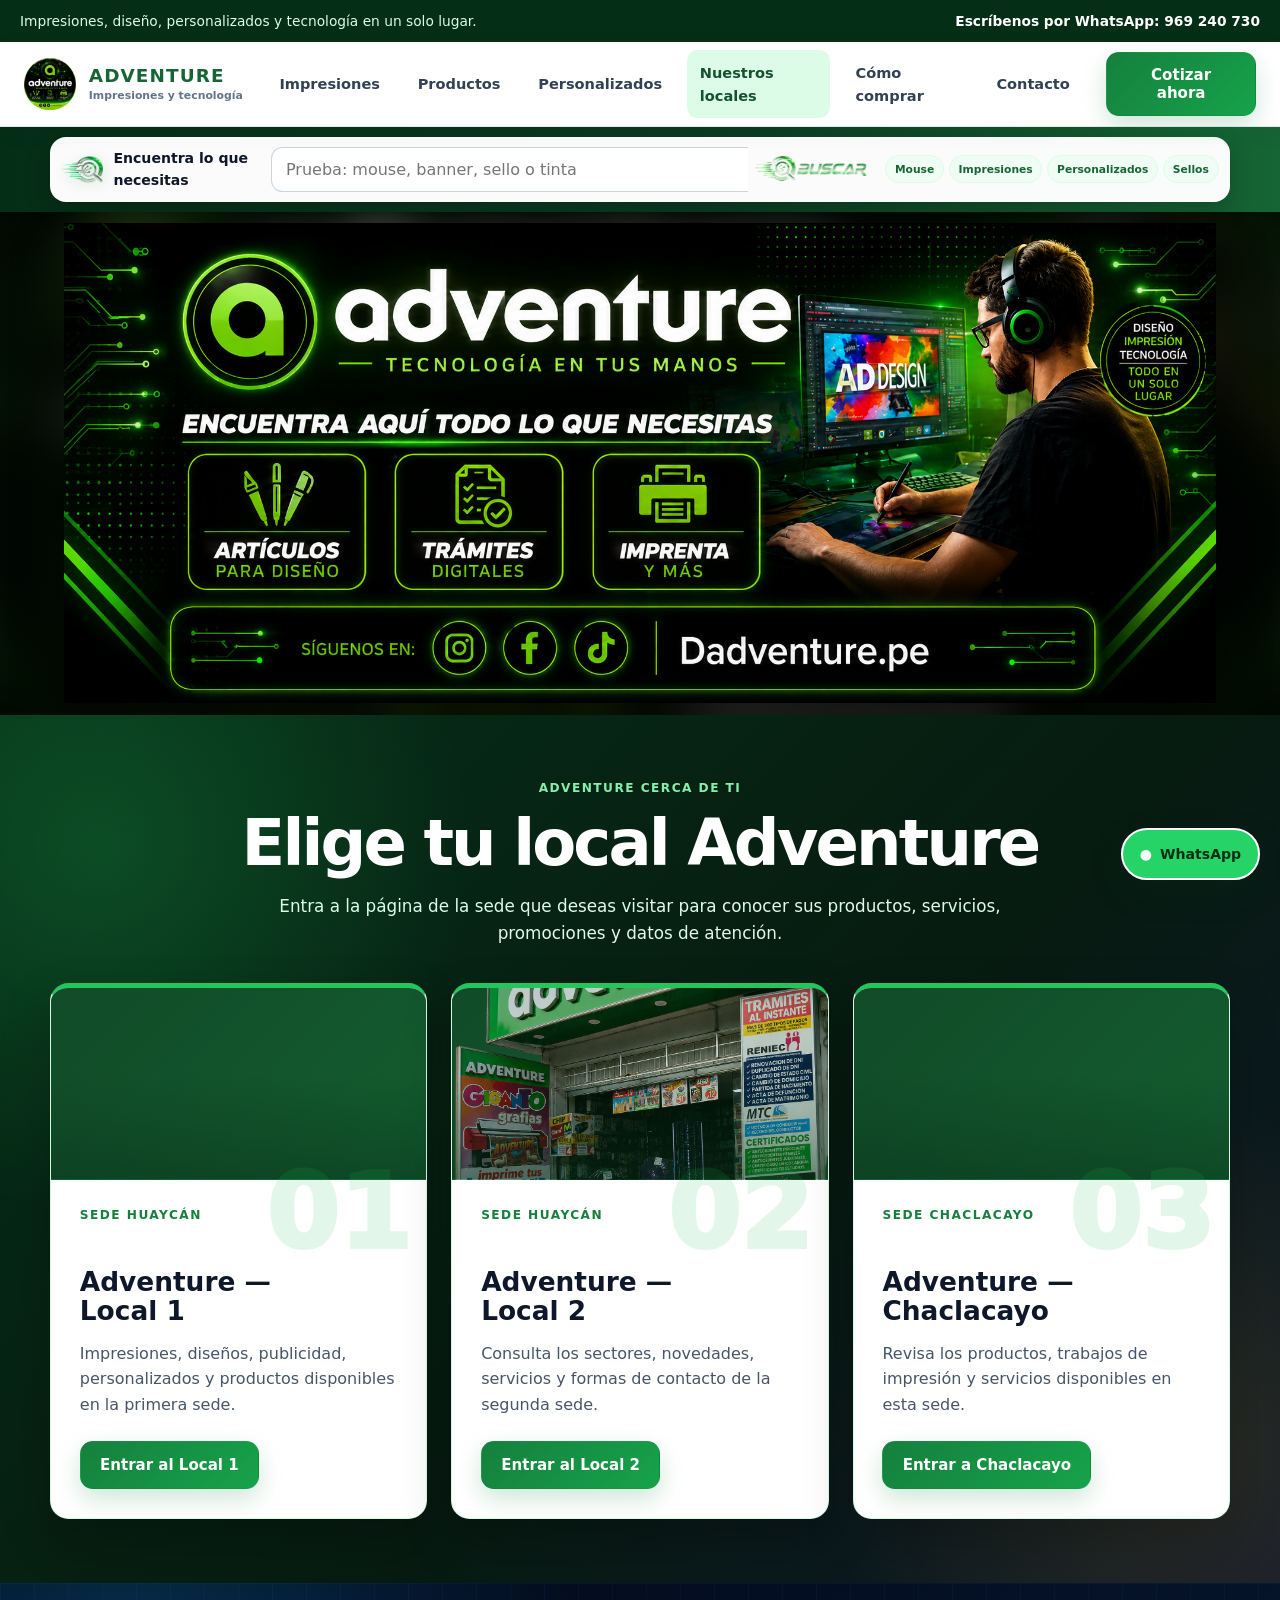
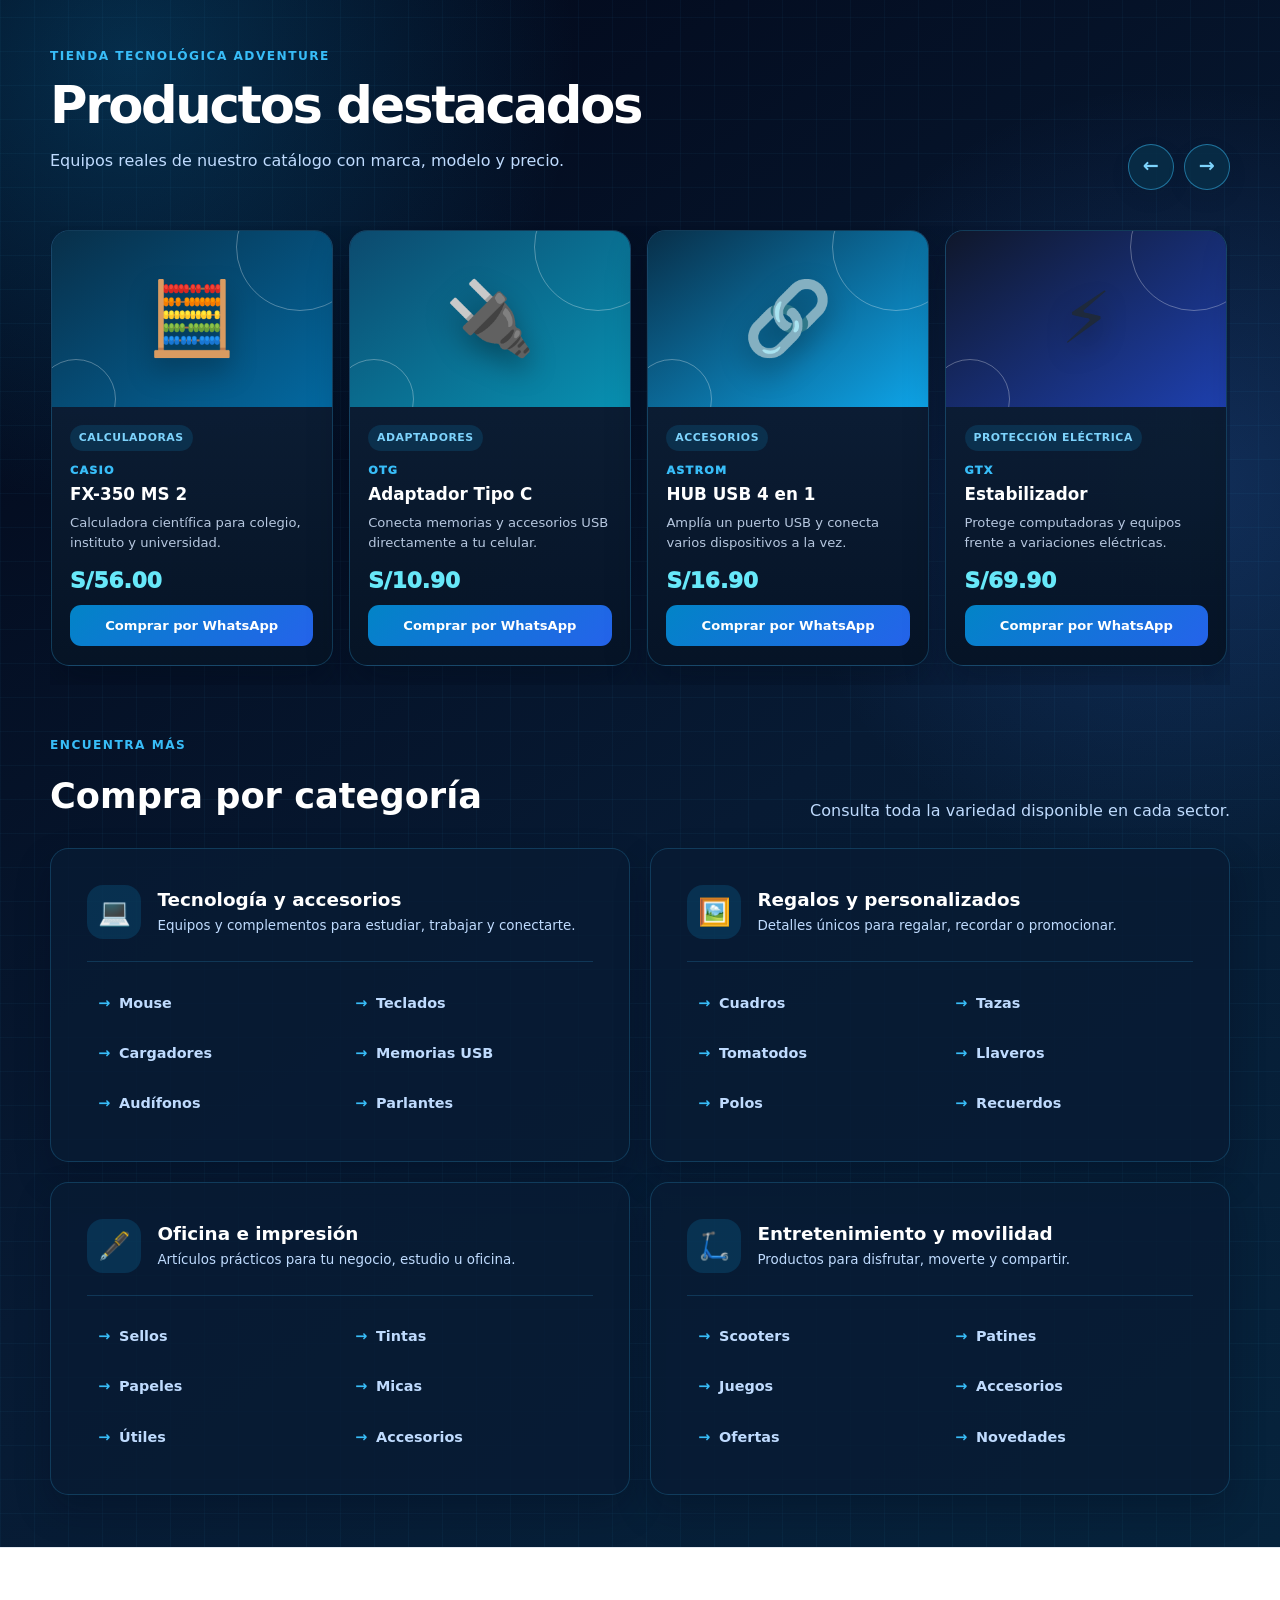
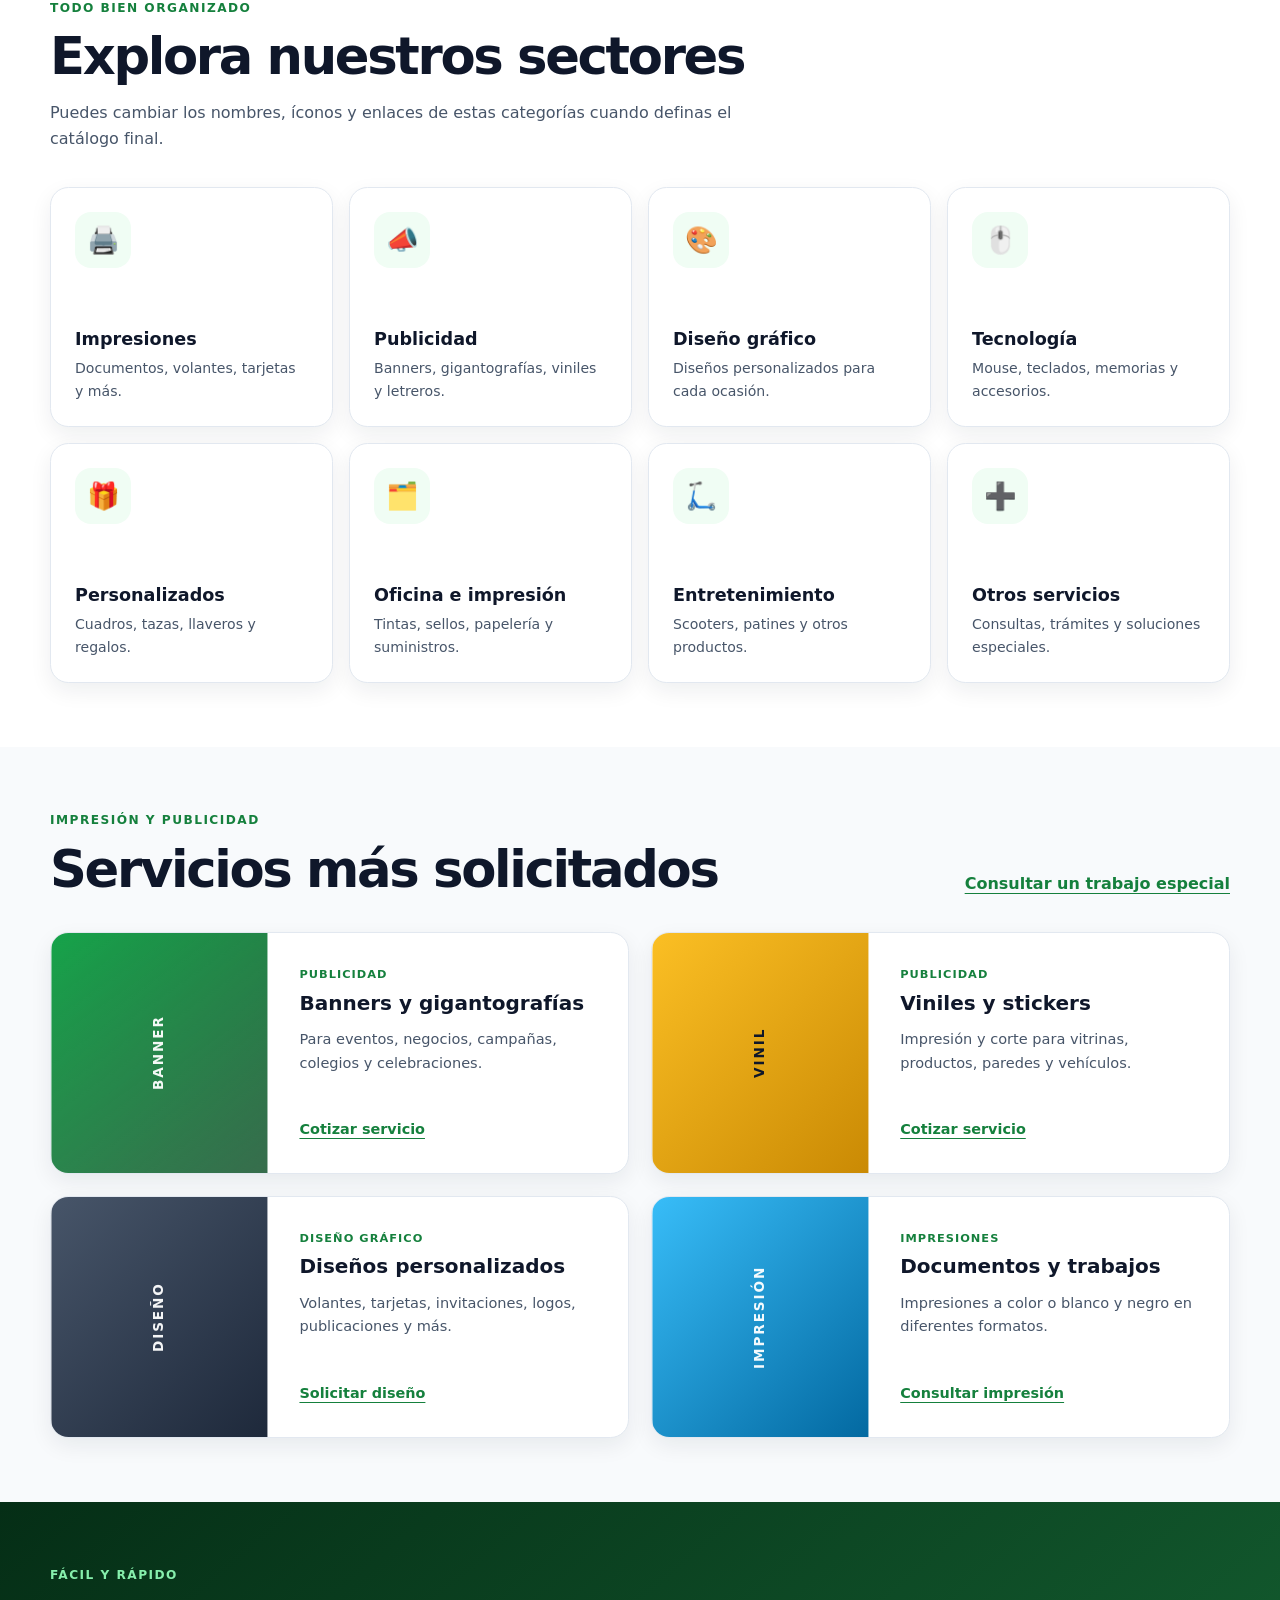
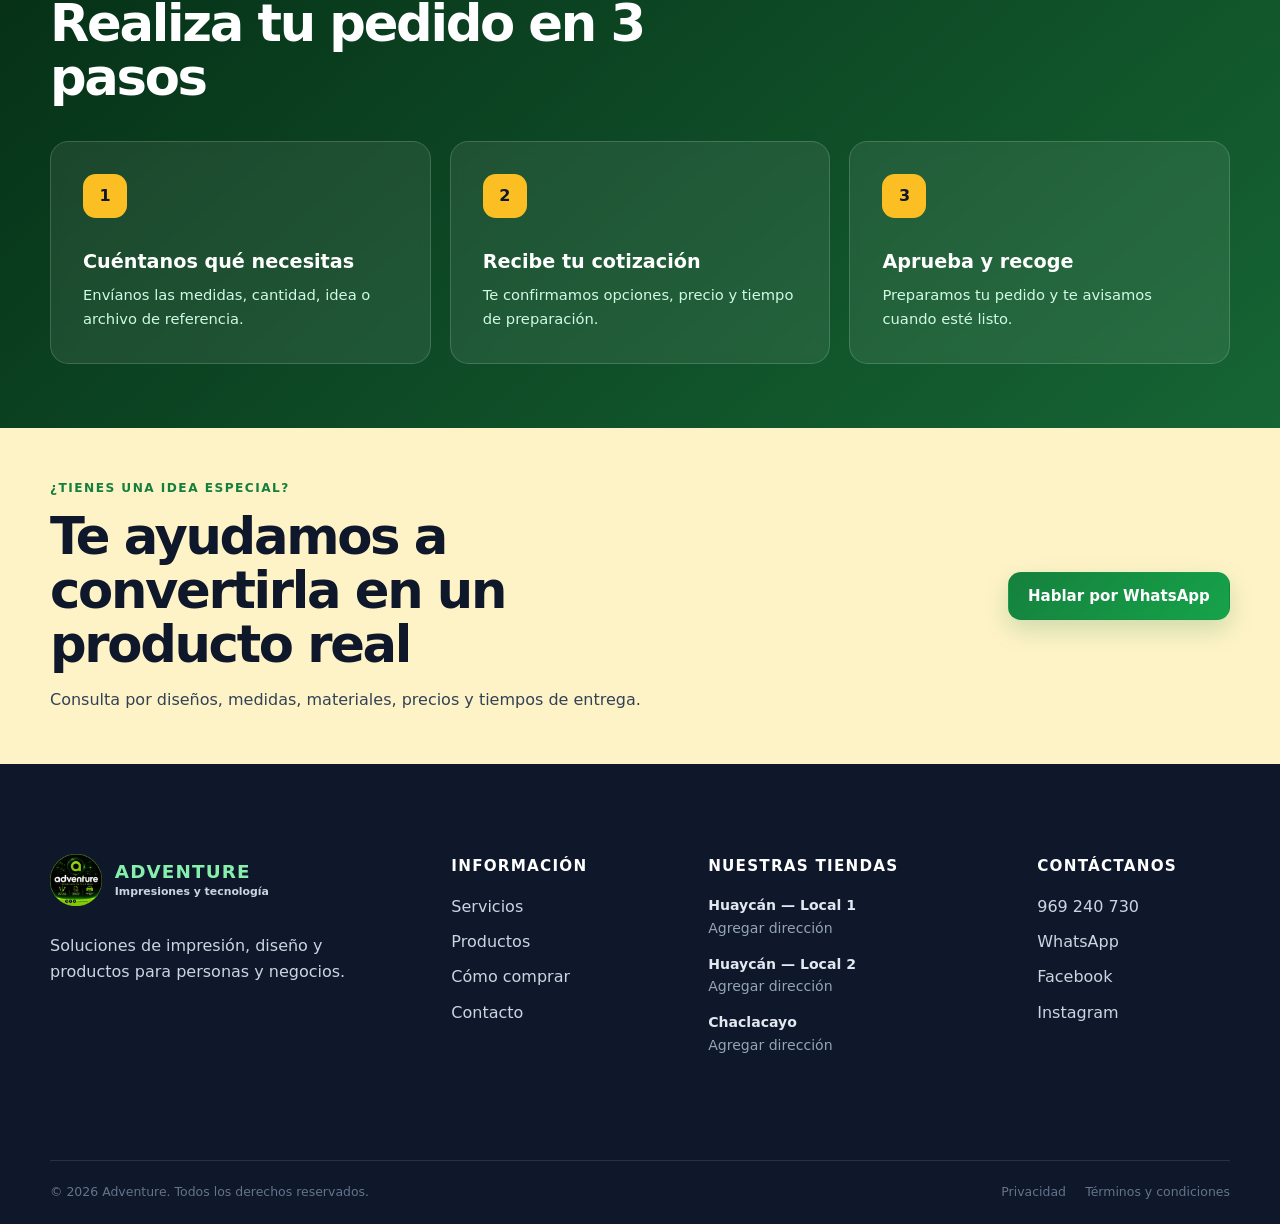
==== index.html @ 29b491e6 "Add files via upload" ====
<!doctype html>
<html lang="es">
  <head>
    <meta charset="UTF-8">
    <meta name="viewport" content="width=device-width, initial-scale=1.0">
    <meta name="description" content="Adventure: impresiones, banners, viniles, diseños, personalizados, tecnología y productos para tu hogar o negocio.">
    <meta name="theme-color" content="#15803d">

    <title>Adventure | Impresiones, diseño y tecnología</title>

    <!-- Archivos preparados para la siguiente etapa -->
    <link rel="icon" href="DADVENTUREICON.png">
    <link rel="stylesheet" href="styles.css">
    <script src="script.js" defer></script>
  </head>

  <body>
    <a href="#contenido-principal">Saltar al contenido principal</a>

    <div class="barra-superior">
      <div class="contenedor">
        <p>Impresiones, diseño, personalizados y tecnología en un solo lugar.</p>
        <a href="https://wa.me/51969240730" target="_blank" rel="noopener noreferrer">
          Escríbenos por WhatsApp: 969 240 730
        </a>
      </div>
    </div>

    <header class="cabecera" id="inicio">
      <div class="contenedor cabecera__contenido">
        <a class="marca" href="#inicio" aria-label="Ir al inicio de Adventure">
          <img class="marca__logo" src="DADVENTUREICON.png" alt="Logo de Adventure" width="52" height="52">
          <span class="marca__texto">
            <strong>ADVENTURE</strong>
            <small>Impresiones y tecnología</small>
          </span>
        </a>

        <button class="boton-menu" type="button" aria-expanded="false" aria-controls="menu-principal">
          <span class="sr-only">Abrir menú</span>
          <span aria-hidden="true">☰</span>
        </button>

        <nav id="menu-principal" class="navegacion" aria-label="Navegación principal">
          <ul>
            <li><a href="#servicios">Impresiones</a></li>
            <li><a href="#productos">Productos</a></li>
            <li><a href="#personalizados">Personalizados</a></li>
            <li><a class="navegacion__locales" href="#locales">Nuestros locales</a></li>
            <li><a href="#como-comprar">Cómo comprar</a></li>
            <li><a href="#contacto">Contacto</a></li>
          </ul>
        </nav>

        <a class="boton boton--cabecera" href="https://wa.me/51969240730?text=Hola%20Adventure,%20deseo%20realizar%20una%20consulta" target="_blank" rel="noopener noreferrer">
          Cotizar ahora
        </a>
      </div>
    </header>

    <main id="contenido-principal">
      <section class="buscador-catalogo" aria-label="Buscar productos y servicios">
        <div class="contenedor">
          <form class="buscador" role="search">
            <div class="buscador__presentacion">
              <span class="buscador__icono" aria-hidden="true">
                <img src="lupa.png" alt="">
              </span>
              <div>
                <label for="buscar">Encuentra lo que necesitas</label>
                <p>Busca productos, impresiones y servicios de Adventure</p>
              </div>
            </div>
            <div class="buscador__zona">
              <div class="buscador__controles">
                <input id="buscar" name="buscar" type="search" placeholder="Prueba: mouse, banner, sello o tinta" autocomplete="off">
                <button class="buscador__boton-imagen" type="submit">
                  <img src="buscar.png" alt="Buscar">
                  <span class="solo-lectores">Buscar</span>
                </button>
              </div>
              <div class="buscador__sugerencias" aria-label="Búsquedas sugeridas">
                <button type="button" data-busqueda="mouse">Mouse</button>
                <button type="button" data-busqueda="impresión">Impresiones</button>
                <button type="button" data-busqueda="personalizados">Personalizados</button>
                <button type="button" data-busqueda="sello">Sellos</button>
              </div>
              <p class="buscador__resultado" id="resultado-busqueda" aria-live="polite"></p>
            </div>
          </form>
        </div>
      </section>

      <section class="portada-adventure" aria-label="Presentación principal de Adventure">
        <div class="portada-adventure__contenedor">
          <img
            src="portadaadventure.png"
            alt="Adventure: diseño, impresión, tecnología, artículos para diseño y trámites digitales"
            width="1942"
            height="809"
          >
        </div>
      </section>

      <section class="seccion seccion-locales" id="locales" aria-labelledby="titulo-locales">
        <div class="contenedor">
          <header class="encabezado-seccion encabezado-locales">
            <p class="etiqueta">Adventure cerca de ti</p>
            <h2 id="titulo-locales">Elige tu local Adventure</h2>
            <p>Entra a la página de la sede que deseas visitar para conocer sus productos, servicios, promociones y datos de atención.</p>
          </header>

          <div class="rejilla-locales">
            <article class="tarjeta-local">
              <div class="tarjeta-local__foto tarjeta-local__foto--1" role="img" aria-label="Foto de Adventure Huaycán Local 1"></div>
              <div class="tarjeta-local__contenido">
                <span class="tarjeta-local__numero">01</span>
                <p class="etiqueta">Sede Huaycán</p>
                <h3>Adventure — Local 1</h3>
                <p>Impresiones, diseños, publicidad, personalizados y productos disponibles en la primera sede.</p>
                <a class="boton boton--principal" href="local-huaycan-1.html">Entrar al Local 1</a>
              </div>
            </article>

            <article class="tarjeta-local">
              <div class="tarjeta-local__foto tarjeta-local__foto--2" role="img" aria-label="Foto de Adventure Huaycán Local 2"></div>
              <div class="tarjeta-local__contenido">
                <span class="tarjeta-local__numero">02</span>
                <p class="etiqueta">Sede Huaycán</p>
                <h3>Adventure — Local 2</h3>
                <p>Consulta los sectores, novedades, servicios y formas de contacto de la segunda sede.</p>
                <a class="boton boton--principal" href="local-huaycan-2.html">Entrar al Local 2</a>
              </div>
            </article>

            <article class="tarjeta-local">
              <div class="tarjeta-local__foto tarjeta-local__foto--3" role="img" aria-label="Foto de Adventure Chaclacayo"></div>
              <div class="tarjeta-local__contenido">
                <span class="tarjeta-local__numero">03</span>
                <p class="etiqueta">Sede Chaclacayo</p>
                <h3>Adventure — Chaclacayo</h3>
                <p>Revisa los productos, trabajos de impresión y servicios disponibles en esta sede.</p>
                <a class="boton boton--principal" href="local-chaclacayo.html">Entrar a Chaclacayo</a>
              </div>
            </article>
          </div>
        </div>
      </section>

      <section class="seccion seccion-productos" id="productos" aria-labelledby="titulo-productos">
        <div class="contenedor">
          <header class="encabezado-seccion encabezado-vitrina">
            <div>
              <p class="etiqueta">Tienda tecnológica Adventure</p>
              <h2 id="titulo-productos">Productos destacados</h2>
              <p>Equipos reales de nuestro catálogo con marca, modelo y precio.</p>
            </div>
            <div class="controles-vitrina" aria-label="Controles del carrusel de productos">
              <button class="control-vitrina" type="button" data-carrusel="anterior" aria-label="Ver productos anteriores">←</button>
              <button class="control-vitrina" type="button" data-carrusel="siguiente" aria-label="Ver productos siguientes">→</button>
            </div>
          </header>

          <div class="rejilla-productos-destacados" id="vitrina-productos">
            <article class="producto-destacado" data-busqueda="calculadora casio fx 350 ms 2 tecnología colegio oficina">
              <div class="producto-destacado__imagen producto-destacado__imagen--verde">
                <img src="producto-casio.png" alt="Calculadora Casio FX-350 MS 2">
                <span class="producto-destacado__fallback" aria-hidden="true">🧮</span>
              </div>
              <div class="producto-destacado__contenido">
                <span class="producto-destacado__etiqueta">Calculadoras</span>
                <p class="producto-destacado__marca">CASIO</p>
                <h3>FX-350 MS 2</h3>
                <p>Calculadora científica para colegio, instituto y universidad.</p>
                <strong class="producto-destacado__precio">S/56.00</strong>
                <a href="https://wa.me/51969240730?text=Hola%20Adventure,%20deseo%20la%20calculadora%20Casio%20FX-350%20MS%202" target="_blank" rel="noopener noreferrer">Comprar por WhatsApp</a>
              </div>
            </article>

            <article class="producto-destacado" data-busqueda="otg tipo c adaptador usb celular tecnología">
              <div class="producto-destacado__imagen producto-destacado__imagen--amarillo">
                <img src="producto-otg.png" alt="Adaptador OTG Tipo C">
                <span class="producto-destacado__fallback" aria-hidden="true">🔌</span>
              </div>
              <div class="producto-destacado__contenido">
                <span class="producto-destacado__etiqueta">Adaptadores</span>
                <p class="producto-destacado__marca">OTG</p>
                <h3>Adaptador Tipo C</h3>
                <p>Conecta memorias y accesorios USB directamente a tu celular.</p>
                <strong class="producto-destacado__precio">S/10.90</strong>
                <a href="https://wa.me/51969240730?text=Hola%20Adventure,%20deseo%20el%20OTG%20Tipo%20C" target="_blank" rel="noopener noreferrer">Comprar por WhatsApp</a>
              </div>
            </article>

            <article class="producto-destacado" data-busqueda="hub astrom 4 en 1 usb computadora laptop tecnología">
              <div class="producto-destacado__imagen producto-destacado__imagen--azul">
                <img src="producto-hub-astrom.png" alt="HUB Astrom USB 4 en 1">
                <span class="producto-destacado__fallback" aria-hidden="true">🔗</span>
              </div>
              <div class="producto-destacado__contenido">
                <span class="producto-destacado__etiqueta">Accesorios</span>
                <p class="producto-destacado__marca">ASTROM</p>
                <h3>HUB USB 4 en 1</h3>
                <p>Amplía un puerto USB y conecta varios dispositivos a la vez.</p>
                <strong class="producto-destacado__precio">S/16.90</strong>
                <a href="https://wa.me/51969240730?text=Hola%20Adventure,%20deseo%20el%20HUB%20Astrom%204%20en%201" target="_blank" rel="noopener noreferrer">Comprar por WhatsApp</a>
              </div>
            </article>

            <article class="producto-destacado" data-busqueda="estabilizador gtx corriente computadora protección tecnología">
              <div class="producto-destacado__imagen producto-destacado__imagen--oscuro">
                <img src="producto-estabilizador-gtx.png" alt="Estabilizador GTX">
                <span class="producto-destacado__fallback" aria-hidden="true">⚡</span>
              </div>
              <div class="producto-destacado__contenido">
                <span class="producto-destacado__etiqueta">Protección eléctrica</span>
                <p class="producto-destacado__marca">GTX</p>
                <h3>Estabilizador</h3>
                <p>Protege computadoras y equipos frente a variaciones eléctricas.</p>
                <strong class="producto-destacado__precio">S/69.90</strong>
                <a href="https://wa.me/51969240730?text=Hola%20Adventure,%20deseo%20el%20estabilizador%20GTX" target="_blank" rel="noopener noreferrer">Comprar por WhatsApp</a>
              </div>
            </article>

            <article class="producto-destacado" data-busqueda="game pad halion ha 7002 mando control gamer juego oferta">
              <div class="producto-destacado__imagen producto-destacado__imagen--rojo">
                <span class="producto-destacado__oferta">OFERTA</span>
                <img src="producto-gamepad-halion.png" alt="Game Pad Halion HA-7002">
                <span class="producto-destacado__fallback" aria-hidden="true">🎮</span>
              </div>
              <div class="producto-destacado__contenido">
                <span class="producto-destacado__etiqueta">Gaming</span>
                <p class="producto-destacado__marca">HALION</p>
                <h3>Game Pad HA-7002</h3>
                <p>Control para disfrutar juegos en computadora con mayor comodidad.</p>
                <div class="producto-destacado__precios"><strong class="producto-destacado__precio">S/29.90</strong><del>S/54.00</del></div>
                <a href="https://wa.me/51969240730?text=Hola%20Adventure,%20deseo%20el%20Game%20Pad%20Halion%20HA-7002" target="_blank" rel="noopener noreferrer">Comprar por WhatsApp</a>
              </div>
            </article>

            <article class="producto-destacado" data-busqueda="audífono halion ha s2 sonido música oferta tecnología">
              <div class="producto-destacado__imagen producto-destacado__imagen--azul">
                <img src="producto-audifono-halion.png" alt="Audífono Halion HA-S2">
                <span class="producto-destacado__fallback" aria-hidden="true">🎧</span>
              </div>
              <div class="producto-destacado__contenido">
                <span class="producto-destacado__etiqueta">Audio</span>
                <p class="producto-destacado__marca">HALION</p>
                <h3>Audífono HA-S2</h3>
                <p>Audio cómodo para música, clases, llamadas y entretenimiento.</p>
                <div class="producto-destacado__precios"><strong class="producto-destacado__precio">S/35.00</strong><del>S/59.00</del></div>
                <a href="https://wa.me/51969240730?text=Hola%20Adventure,%20deseo%20el%20audífono%20Halion%20HA-S2" target="_blank" rel="noopener noreferrer">Comprar por WhatsApp</a>
              </div>
            </article>

            <article class="producto-destacado" data-busqueda="parlantes klip xtreme kss 310 sonido música oferta">
              <div class="producto-destacado__imagen producto-destacado__imagen--morado">
                <img src="producto-parlantes-klip.png" alt="Parlantes Klip Xtreme KSS-310">
                <span class="producto-destacado__fallback" aria-hidden="true">🔊</span>
              </div>
              <div class="producto-destacado__contenido">
                <span class="producto-destacado__etiqueta">Audio</span>
                <p class="producto-destacado__marca">KLIP XTREME</p>
                <h3>Parlantes KSS-310</h3>
                <p>Parlantes compactos para computadora, oficina o habitación.</p>
                <div class="producto-destacado__precios"><strong class="producto-destacado__precio">S/29.90</strong><del>S/42.00</del></div>
                <a href="https://wa.me/51969240730?text=Hola%20Adventure,%20deseo%20los%20parlantes%20Klip%20Xtreme%20KSS-310" target="_blank" rel="noopener noreferrer">Comprar por WhatsApp</a>
              </div>
            </article>

            <article class="producto-destacado" data-busqueda="teclado cybertel explorer gk1002 gamer computadora tecnología">
              <div class="producto-destacado__imagen producto-destacado__imagen--naranja">
                <img src="producto-teclado-cybertel.png" alt="Teclado Cybertel Explorer GK1002">
                <span class="producto-destacado__fallback" aria-hidden="true">⌨️</span>
              </div>
              <div class="producto-destacado__contenido">
                <span class="producto-destacado__etiqueta">Gaming</span>
                <p class="producto-destacado__marca">CYBERTEL</p>
                <h3>Explorer GK1002</h3>
                <p>Teclado para una experiencia cómoda de trabajo y juego.</p>
                <strong class="producto-destacado__precio">S/123.00</strong>
                <a href="https://wa.me/51969240730?text=Hola%20Adventure,%20deseo%20el%20teclado%20Cybertel%20Explorer%20GK1002" target="_blank" rel="noopener noreferrer">Comprar por WhatsApp</a>
              </div>
            </article>

            <article class="producto-destacado" data-busqueda="cooler vortex 2 ab 007 laptop ventilador tecnología">
              <div class="producto-destacado__imagen producto-destacado__imagen--verde">
                <img src="producto-cooler-vortex.png" alt="Cooler Vortex 2 AB-007">
                <span class="producto-destacado__fallback" aria-hidden="true">❄️</span>
              </div>
              <div class="producto-destacado__contenido">
                <span class="producto-destacado__etiqueta">Refrigeración</span>
                <p class="producto-destacado__marca">VORTEX</p>
                <h3>Cooler 2 AB-007</h3>
                <p>Base con ventilación para ayudar a mantener fresca tu laptop.</p>
                <strong class="producto-destacado__precio">S/43.00</strong>
                <a href="https://wa.me/51969240730?text=Hola%20Adventure,%20deseo%20el%20Cooler%20Vortex%202%20AB-007" target="_blank" rel="noopener noreferrer">Comprar por WhatsApp</a>
              </div>
            </article>
          </div>

          <div class="encabezado-categorias-productos">
            <div>
              <p class="etiqueta">Encuentra más</p>
              <h3>Compra por categoría</h3>
            </div>
            <p>Consulta toda la variedad disponible en cada sector.</p>
          </div>

          <div class="lista-sectores">
            <article class="sector-productos" id="tecnologia">
              <header>
                <span aria-hidden="true">💻</span>
                <div>
                  <h3>Tecnología y accesorios</h3>
                  <p>Equipos y complementos para estudiar, trabajar y conectarte.</p>
                </div>
              </header>
              <ul>
                <li><a href="#">Mouse</a></li>
                <li><a href="#">Teclados</a></li>
                <li><a href="#">Cargadores</a></li>
                <li><a href="#">Memorias USB</a></li>
                <li><a href="#">Audífonos</a></li>
                <li><a href="#">Parlantes</a></li>
              </ul>
            </article>

            <article class="sector-productos" id="personalizados">
              <header>
                <span aria-hidden="true">🖼️</span>
                <div>
                  <h3>Regalos y personalizados</h3>
                  <p>Detalles únicos para regalar, recordar o promocionar.</p>
                </div>
              </header>
              <ul>
                <li><a href="#">Cuadros</a></li>
                <li><a href="#">Tazas</a></li>
                <li><a href="#">Tomatodos</a></li>
                <li><a href="#">Llaveros</a></li>
                <li><a href="#">Polos</a></li>
                <li><a href="#">Recuerdos</a></li>
              </ul>
            </article>

            <article class="sector-productos" id="oficina">
              <header>
                <span aria-hidden="true">🖋️</span>
                <div>
                  <h3>Oficina e impresión</h3>
                  <p>Artículos prácticos para tu negocio, estudio u oficina.</p>
                </div>
              </header>
              <ul>
                <li><a href="#">Sellos</a></li>
                <li><a href="#">Tintas</a></li>
                <li><a href="#">Papeles</a></li>
                <li><a href="#">Micas</a></li>
                <li><a href="#">Útiles</a></li>
                <li><a href="#">Accesorios</a></li>
              </ul>
            </article>

            <article class="sector-productos" id="entretenimiento">
              <header>
                <span aria-hidden="true">🛴</span>
                <div>
                  <h3>Entretenimiento y movilidad</h3>
                  <p>Productos para disfrutar, moverte y compartir.</p>
                </div>
              </header>
              <ul>
                <li><a href="#">Scooters</a></li>
                <li><a href="#">Patines</a></li>
                <li><a href="#">Juegos</a></li>
                <li><a href="#">Accesorios</a></li>
                <li><a href="#">Ofertas</a></li>
                <li><a href="#">Novedades</a></li>
              </ul>
            </article>
          </div>
        </div>
      </section>

      <section class="seccion seccion-sectores" id="sectores" aria-labelledby="titulo-sectores">
        <div class="contenedor">
          <header class="encabezado-seccion">
            <p class="etiqueta">Todo bien organizado</p>
            <h2 id="titulo-sectores">Explora nuestros sectores</h2>
            <p>Puedes cambiar los nombres, íconos y enlaces de estas categorías cuando definas el catálogo final.</p>
          </header>

          <div class="rejilla-categorias">
            <a class="tarjeta-categoria" href="#servicios">
              <span aria-hidden="true">🖨️</span>
              <h3>Impresiones</h3>
              <p>Documentos, volantes, tarjetas y más.</p>
            </a>

            <a class="tarjeta-categoria" href="#publicidad">
              <span aria-hidden="true">📣</span>
              <h3>Publicidad</h3>
              <p>Banners, gigantografías, viniles y letreros.</p>
            </a>

            <a class="tarjeta-categoria" href="#diseno">
              <span aria-hidden="true">🎨</span>
              <h3>Diseño gráfico</h3>
              <p>Diseños personalizados para cada ocasión.</p>
            </a>

            <a class="tarjeta-categoria" href="#tecnologia">
              <span aria-hidden="true">🖱️</span>
              <h3>Tecnología</h3>
              <p>Mouse, teclados, memorias y accesorios.</p>
            </a>

            <a class="tarjeta-categoria" href="#personalizados">
              <span aria-hidden="true">🎁</span>
              <h3>Personalizados</h3>
              <p>Cuadros, tazas, llaveros y regalos.</p>
            </a>

            <a class="tarjeta-categoria" href="#oficina">
              <span aria-hidden="true">🗂️</span>
              <h3>Oficina e impresión</h3>
              <p>Tintas, sellos, papelería y suministros.</p>
            </a>

            <a class="tarjeta-categoria" href="#entretenimiento">
              <span aria-hidden="true">🛴</span>
              <h3>Entretenimiento</h3>
              <p>Scooters, patines y otros productos.</p>
            </a>

            <a class="tarjeta-categoria" href="#contacto">
              <span aria-hidden="true">➕</span>
              <h3>Otros servicios</h3>
              <p>Consultas, trámites y soluciones especiales.</p>
            </a>
          </div>
        </div>
      </section>

      <section class="seccion seccion--alternativa" id="servicios" aria-labelledby="titulo-servicios">
        <div class="contenedor">
          <header class="encabezado-seccion encabezado-seccion--con-enlace">
            <div>
              <p class="etiqueta">Impresión y publicidad</p>
              <h2 id="titulo-servicios">Servicios más solicitados</h2>
            </div>
            <a href="#contacto">Consultar un trabajo especial</a>
          </header>

          <div class="rejilla-servicios">
            <article class="tarjeta-servicio" id="publicidad">
              <div class="tarjeta-servicio__imagen" aria-hidden="true">BANNER</div>
              <div class="tarjeta-servicio__contenido">
                <p class="tarjeta-servicio__categoria">Publicidad</p>
                <h3>Banners y gigantografías</h3>
                <p>Para eventos, negocios, campañas, colegios y celebraciones.</p>
                <a href="https://wa.me/51969240730?text=Hola,%20deseo%20cotizar%20un%20banner" target="_blank" rel="noopener noreferrer">Cotizar servicio</a>
              </div>
            </article>

            <article class="tarjeta-servicio">
              <div class="tarjeta-servicio__imagen" aria-hidden="true">VINIL</div>
              <div class="tarjeta-servicio__contenido">
                <p class="tarjeta-servicio__categoria">Publicidad</p>
                <h3>Viniles y stickers</h3>
                <p>Impresión y corte para vitrinas, productos, paredes y vehículos.</p>
                <a href="https://wa.me/51969240730?text=Hola,%20deseo%20cotizar%20viniles%20o%20stickers" target="_blank" rel="noopener noreferrer">Cotizar servicio</a>
              </div>
            </article>

            <article class="tarjeta-servicio" id="diseno">
              <div class="tarjeta-servicio__imagen" aria-hidden="true">DISEÑO</div>
              <div class="tarjeta-servicio__contenido">
                <p class="tarjeta-servicio__categoria">Diseño gráfico</p>
                <h3>Diseños personalizados</h3>
                <p>Volantes, tarjetas, invitaciones, logos, publicaciones y más.</p>
                <a href="https://wa.me/51969240730?text=Hola,%20necesito%20un%20diseño%20personalizado" target="_blank" rel="noopener noreferrer">Solicitar diseño</a>
              </div>
            </article>

            <article class="tarjeta-servicio">
              <div class="tarjeta-servicio__imagen" aria-hidden="true">IMPRESIÓN</div>
              <div class="tarjeta-servicio__contenido">
                <p class="tarjeta-servicio__categoria">Impresiones</p>
                <h3>Documentos y trabajos</h3>
                <p>Impresiones a color o blanco y negro en diferentes formatos.</p>
                <a href="https://wa.me/51969240730?text=Hola,%20deseo%20realizar%20una%20impresión" target="_blank" rel="noopener noreferrer">Consultar impresión</a>
              </div>
            </article>
          </div>
        </div>
      </section>

      <section class="seccion seccion--destacada" id="como-comprar" aria-labelledby="titulo-proceso">
        <div class="contenedor">
          <header class="encabezado-seccion">
            <p class="etiqueta">Fácil y rápido</p>
            <h2 id="titulo-proceso">Realiza tu pedido en 3 pasos</h2>
          </header>

          <ol class="pasos">
            <li>
              <span>1</span>
              <h3>Cuéntanos qué necesitas</h3>
              <p>Envíanos las medidas, cantidad, idea o archivo de referencia.</p>
            </li>
            <li>
              <span>2</span>
              <h3>Recibe tu cotización</h3>
              <p>Te confirmamos opciones, precio y tiempo de preparación.</p>
            </li>
            <li>
              <span>3</span>
              <h3>Aprueba y recoge</h3>
              <p>Preparamos tu pedido y te avisamos cuando esté listo.</p>
            </li>
          </ol>
        </div>
      </section>

      <section class="llamada-accion" aria-labelledby="titulo-accion">
        <div class="contenedor llamada-accion__contenido">
          <div>
            <p class="etiqueta">¿Tienes una idea especial?</p>
            <h2 id="titulo-accion">Te ayudamos a convertirla en un producto real</h2>
            <p>Consulta por diseños, medidas, materiales, precios y tiempos de entrega.</p>
          </div>
          <a class="boton boton--principal" href="https://wa.me/51969240730?text=Hola%20Adventure,%20necesito%20ayuda%20con%20un%20pedido" target="_blank" rel="noopener noreferrer">
            Hablar por WhatsApp
          </a>
        </div>
      </section>
    </main>

    <footer class="pie" id="contacto">
      <div class="contenedor pie__rejilla">
        <section>
          <a class="marca marca--pie" href="#inicio">
            <img class="marca__logo" src="DADVENTUREICON.png" alt="Logo de Adventure" width="52" height="52">
            <span class="marca__texto">
              <strong>ADVENTURE</strong>
              <small>Impresiones y tecnología</small>
            </span>
          </a>
          <p>Soluciones de impresión, diseño y productos para personas y negocios.</p>
        </section>

        <section>
          <h2>Información</h2>
          <ul>
            <li><a href="#servicios">Servicios</a></li>
            <li><a href="#productos">Productos</a></li>
            <li><a href="#como-comprar">Cómo comprar</a></li>
            <li><a href="#contacto">Contacto</a></li>
          </ul>
        </section>

        <section>
          <h2>Nuestras tiendas</h2>
          <address>
            <p><strong><a href="local-huaycan-1.html">Huaycán — Local 1</a></strong><br>Agregar dirección</p>
            <p><strong><a href="local-huaycan-2.html">Huaycán — Local 2</a></strong><br>Agregar dirección</p>
            <p><strong><a href="local-chaclacayo.html">Chaclacayo</a></strong><br>Agregar dirección</p>
          </address>
        </section>

        <section>
          <h2>Contáctanos</h2>
          <ul>
            <li><a href="tel:+51969240730">969 240 730</a></li>
            <li><a href="https://wa.me/51969240730" target="_blank" rel="noopener noreferrer">WhatsApp</a></li>
            <li><a href="#">Facebook</a></li>
            <li><a href="#">Instagram</a></li>
          </ul>
        </section>
      </div>

      <div class="contenedor pie__inferior">
        <p>&copy; 2026 Adventure. Todos los derechos reservados.</p>
        <nav aria-label="Enlaces legales">
          <a href="#">Privacidad</a>
          <a href="#">Términos y condiciones</a>
        </nav>
      </div>
    </footer>

    <a class="whatsapp-flotante" href="https://wa.me/51969240730?text=Hola%20Adventure" target="_blank" rel="noopener noreferrer" aria-label="Contactar a Adventure por WhatsApp">
      WhatsApp
    </a>
    <script src="script.js" defer></script>
  </body>
</html>
---- styles.css ----
/* =========================================================
   ADVENTURE — ESTILOS PRINCIPALES
   Este archivo está dividido por secciones para facilitar
   futuros cambios de colores, tamaños y componentes.
   ========================================================= */

:root {
  --verde-950: #052e16;
  --verde-900: #14532d;
  --verde-800: #166534;
  --verde-700: #15803d;
  --verde-600: #16a34a;
  --verde-500: #22c55e;
  --verde-100: #dcfce7;
  --verde-50: #f0fdf4;
  --amarillo: #fbbf24;
  --amarillo-claro: #fef3c7;
  --blanco: #ffffff;
  --gris-50: #f8fafc;
  --gris-100: #f1f5f9;
  --gris-200: #e2e8f0;
  --gris-300: #cbd5e1;
  --gris-500: #64748b;
  --gris-600: #475569;
  --gris-700: #334155;
  --gris-800: #1e293b;
  --gris-900: #0f172a;
  --texto: var(--gris-800);
  --texto-suave: var(--gris-600);
  --borde: var(--gris-200);
  --radio-sm: 0.75rem;
  --radio-md: 1.15rem;
  --radio-lg: 1.75rem;
  --sombra-sm: 0 8px 22px rgba(15, 23, 42, 0.07);
  --sombra-md: 0 18px 45px rgba(15, 23, 42, 0.11);
  --sombra-verde: 0 18px 42px rgba(21, 128, 61, 0.24);
  --contenedor: 1180px;
  --transicion: 180ms ease;
}

*,
*::before,
*::after {
  box-sizing: border-box;
}

html {
  scroll-behavior: smooth;
  scroll-padding-top: 7rem;
}

body {
  margin: 0;
  overflow-x: hidden;
  background: var(--blanco);
  color: var(--texto);
  font-family: Inter, ui-sans-serif, system-ui, -apple-system, BlinkMacSystemFont, "Segoe UI", sans-serif;
  font-size: 1rem;
  line-height: 1.6;
  -webkit-font-smoothing: antialiased;
}

body > a:first-child {
  position: fixed;
  top: 0.75rem;
  left: 0.75rem;
  z-index: 1000;
  padding: 0.7rem 1rem;
  border-radius: 0.65rem;
  background: var(--gris-900);
  color: var(--blanco);
  text-decoration: none;
  transform: translateY(-160%);
  transition: transform var(--transicion);
}

body > a:first-child:focus {
  transform: translateY(0);
}

img,
svg {
  display: block;
  max-width: 100%;
}

a {
  color: inherit;
}

button,
input {
  font: inherit;
}

button,
a {
  -webkit-tap-highlight-color: transparent;
}

:focus-visible {
  outline: 3px solid var(--amarillo);
  outline-offset: 3px;
}

.contenedor {
  width: calc(100% - 2.5rem);
  max-width: var(--contenedor, 1180px);
  margin-inline: auto;
}

.sr-only {
  position: absolute;
  width: 1px;
  height: 1px;
  padding: 0;
  margin: -1px;
  overflow: hidden;
  clip: rect(0, 0, 0, 0);
  white-space: nowrap;
  border: 0;
}

/* Barra informativa */

.barra-superior {
  background: var(--verde-950);
  color: var(--verde-100);
  font-size: 0.86rem;
}

.barra-superior .contenedor {
  display: flex;
  align-items: center;
  justify-content: space-between;
  gap: 1.5rem;
  min-height: 2.65rem;
  max-width: 1600px;
}

.barra-superior p {
  margin: 0;
}

.barra-superior a {
  color: var(--blanco);
  font-weight: 750;
  text-decoration: none;
}

.barra-superior a:hover {
  color: var(--amarillo);
}

/* Cabecera y navegación */

.cabecera {
  position: sticky;
  top: 0;
  z-index: 100;
  border-bottom: 1px solid rgba(226, 232, 240, 0.9);
  background: rgba(255, 255, 255, 0.94);
  box-shadow: 0 6px 24px rgba(15, 23, 42, 0.04);
  backdrop-filter: blur(16px);
}

.cabecera__contenido {
  display: flex;
  width: calc(100% - 3rem);
  max-width: 1600px;
  align-items: center;
  min-height: 5.2rem;
  gap: 1.5rem;
}

.marca {
  display: inline-flex;
  flex: 0 0 auto;
  align-items: center;
  gap: 0.8rem;
  color: var(--gris-900);
  text-decoration: none;
}

.marca__simbolo {
  display: grid;
  width: 2.85rem;
  height: 2.85rem;
  place-items: center;
  border-radius: 0.9rem 0.9rem 0.9rem 0.25rem;
  background: linear-gradient(145deg, var(--verde-500), var(--verde-800));
  color: var(--blanco);
  box-shadow: 0 8px 22px rgba(22, 163, 74, 0.25);
  font-size: 1.35rem;
  font-weight: 900;
}

.marca__logo {
  display: block;
  width: 3.25rem;
  height: 3.25rem;
  max-width: 3.25rem;
  max-height: 3.25rem;
  flex: 0 0 auto;
  border-radius: 0.85rem;
  object-fit: contain;
}

.marca__texto {
  display: flex;
  flex-direction: column;
  line-height: 1.1;
}

.marca__texto strong {
  color: var(--verde-800);
  font-size: 1.15rem;
  letter-spacing: 0.06em;
}

.marca__texto small {
  margin-top: 0.25rem;
  color: var(--gris-500);
  font-size: 0.68rem;
  font-weight: 650;
}

.navegacion {
  flex: 1 1 auto;
  margin-inline: auto;
}

.navegacion ul {
  display: flex;
  align-items: center;
  justify-content: center;
  gap: clamp(0.15rem, 1vw, 0.85rem);
  margin: 0;
  padding: 0;
  list-style: none;
}

.navegacion a {
  display: block;
  padding: 0.65rem 0.78rem;
  border-radius: 0.65rem;
  color: var(--gris-700);
  font-size: 0.91rem;
  font-weight: 700;
  text-decoration: none;
  transition: background var(--transicion), color var(--transicion);
}

.navegacion a:hover {
  background: var(--verde-50);
  color: var(--verde-800);
}

.navegacion .navegacion__locales {
  background: var(--verde-100);
  color: var(--verde-900);
}

.navegacion .navegacion__locales:hover {
  background: var(--verde-700);
  color: var(--blanco);
}

.boton-menu {
  display: none;
}

/* Botones */

.boton {
  display: inline-flex;
  min-height: 3rem;
  align-items: center;
  justify-content: center;
  padding: 0.8rem 1.2rem;
  border: 1px solid transparent;
  border-radius: 0.8rem;
  font-size: 0.94rem;
  font-weight: 800;
  line-height: 1.2;
  text-align: center;
  text-decoration: none;
  transition: transform var(--transicion), box-shadow var(--transicion), background var(--transicion);
}

.boton:hover {
  transform: translateY(-2px);
}

.boton--cabecera,
.boton--principal {
  background: linear-gradient(135deg, var(--verde-700), var(--verde-600));
  color: var(--blanco);
  box-shadow: 0 10px 25px rgba(21, 128, 61, 0.2);
}

.boton--cabecera:hover,
.boton--principal:hover {
  box-shadow: var(--sombra-verde);
}

.boton--secundario {
  border-color: var(--verde-700);
  background: var(--blanco);
  color: var(--verde-800);
}

.boton--secundario:hover {
  background: var(--verde-50);
}

/* Presentación principal */

.hero {
  position: relative;
  overflow: hidden;
  background:
    radial-gradient(circle at 90% 8%, rgba(251, 191, 36, 0.2), transparent 24rem),
    radial-gradient(circle at 8% 92%, rgba(34, 197, 94, 0.16), transparent 25rem),
    linear-gradient(135deg, #f7fff9 0%, #ffffff 45%, #f8fafc 100%);
}

.hero::before {
  position: absolute;
  top: 3rem;
  right: 8%;
  width: 6rem;
  height: 6rem;
  border: 1.2rem solid rgba(34, 197, 94, 0.08);
  border-radius: 50%;
  content: "";
}

.hero__contenido {
  position: relative;
  display: grid;
  min-height: 36rem;
  align-items: center;
  grid-template-columns: minmax(0, 1.05fr) minmax(21rem, 0.95fr);
  gap: clamp(2.5rem, 7vw, 6.5rem);
  padding-block: clamp(4rem, 8vw, 7rem);
}

.etiqueta {
  margin: 0 0 0.75rem;
  color: var(--verde-700);
  font-size: 0.76rem;
  font-weight: 900;
  letter-spacing: 0.12em;
  text-transform: uppercase;
}

.hero h1 {
  max-width: 12ch;
  margin: 0;
  color: var(--gris-900);
  font-size: clamp(2.55rem, 5.6vw, 4.9rem);
  font-weight: 900;
  letter-spacing: -0.055em;
  line-height: 0.98;
}

.hero__texto > p:not(.etiqueta) {
  max-width: 40rem;
  margin: 1.5rem 0 0;
  color: var(--texto-suave);
  font-size: clamp(1rem, 1.6vw, 1.17rem);
}

.hero__acciones {
  display: flex;
  flex-wrap: wrap;
  gap: 0.85rem;
  margin-top: 2rem;
}

.hero__beneficios {
  display: flex;
  flex-wrap: wrap;
  gap: 0.75rem 1.3rem;
  margin: 2rem 0 0;
  padding: 0;
  color: var(--gris-700);
  font-size: 0.88rem;
  font-weight: 700;
  list-style: none;
}

.hero__beneficios li::before {
  display: inline-grid;
  width: 1.35rem;
  height: 1.35rem;
  margin-right: 0.45rem;
  place-items: center;
  border-radius: 50%;
  background: var(--verde-100);
  color: var(--verde-800);
  content: "✓";
  font-size: 0.72rem;
  font-weight: 900;
}

.hero__visual {
  position: relative;
}

/* Banner horizontal superior. Conserva la imagen completa sin recortarla. */

.portada-adventure {
  position: relative;
  isolation: isolate;
  overflow: hidden;
  padding: 0.7rem 0;
  background: #020604;
}

.portada-adventure::before {
  position: absolute;
  z-index: -2;
  inset: -2rem;
  background-image: url("portadaadventure.png");
  background-position: center;
  background-size: cover;
  content: "";
  filter: blur(24px);
  opacity: 0.68;
  transform: scale(1.08);
}

.portada-adventure::after {
  position: absolute;
  z-index: -1;
  inset: 0;
  background: linear-gradient(90deg, rgba(1, 8, 4, 0.5), rgba(1, 8, 4, 0.12) 28%, rgba(1, 8, 4, 0.12) 72%, rgba(1, 8, 4, 0.5));
  content: "";
}

.portada-adventure__contenedor {
  display: flex;
  width: calc(100% - 2.5rem);
  max-width: 1180px;
  align-items: center;
  justify-content: center;
  margin-inline: auto;
}

.portada-adventure img {
  display: block;
  width: auto;
  max-width: 100%;
  height: auto;
  max-height: 480px;
  object-fit: contain;
  object-position: center;
  box-shadow: 0 18px 50px rgba(0, 0, 0, 0.32);
}

.hero__visual::before,
.hero__visual::after {
  position: absolute;
  z-index: 0;
  border-radius: var(--radio-md);
  content: "";
  transform: rotate(8deg);
}

.hero__visual::before {
  inset: -1rem 2rem 1rem -1.5rem;
  background: var(--amarillo);
}

.hero__visual::after {
  inset: 1.5rem -1rem -1.25rem 2.5rem;
  background: var(--verde-700);
  transform: rotate(-5deg);
}

.marcador-imagen {
  position: relative;
  z-index: 1;
  display: grid;
  min-height: 27rem;
  place-items: center;
  align-content: center;
  overflow: hidden;
  border: 8px solid var(--blanco);
  border-radius: var(--radio-lg);
  background:
    linear-gradient(145deg, rgba(255, 255, 255, 0.2), transparent),
    linear-gradient(135deg, var(--verde-800), var(--verde-500));
  color: var(--blanco);
  box-shadow: var(--sombra-md);
  text-align: center;
}

.marcador-imagen::before {
  position: absolute;
  inset: 0;
  background-image: linear-gradient(rgba(255, 255, 255, 0.08) 1px, transparent 1px), linear-gradient(90deg, rgba(255, 255, 255, 0.08) 1px, transparent 1px);
  background-size: 2rem 2rem;
  content: "";
}

.marcador-imagen span,
.marcador-imagen p {
  position: relative;
}

.marcador-imagen span {
  font-size: 6rem;
  filter: drop-shadow(0 15px 15px rgba(0, 0, 0, 0.16));
}

.marcador-imagen p {
  margin: 1rem 0 0;
  font-size: 1rem;
  font-weight: 800;
}

/* Buscador */

.buscador-catalogo {
  position: relative;
  z-index: 5;
  margin-top: 0;
  padding: 0.65rem 0;
  background: linear-gradient(90deg, var(--verde-950), #0b3b22 55%, var(--verde-800));
}

.buscador {
  display: grid;
  grid-template-columns: minmax(11rem, 0.34fr) minmax(0, 1.66fr);
  align-items: center;
  gap: 1rem;
  padding: 0.55rem 0.65rem;
  border: 1px solid rgba(255, 255, 255, 0.16);
  border-radius: 1rem;
  background: rgba(255, 255, 255, 0.98);
  box-shadow: 0 10px 26px rgba(0, 0, 0, 0.2);
}

.buscador__presentacion {
  display: flex;
  align-items: center;
  gap: 0.65rem;
}

.buscador__icono {
  display: grid;
  width: 2.6rem;
  height: 2.6rem;
  flex: 0 0 2.6rem;
  place-items: center;
  border-radius: 0.78rem;
  background: transparent;
}

.buscador__icono img {
  display: block;
  width: 100%;
  height: 100%;
  object-fit: contain;
  filter: drop-shadow(0 4px 7px rgba(5, 46, 22, 0.24));
}

.buscador label {
  display: block;
  color: var(--gris-900);
  font-size: 0.88rem;
  font-weight: 850;
}

.buscador__presentacion p {
  display: none;
}

.buscador__zona {
  display: grid;
  min-width: 0;
  grid-template-columns: minmax(18rem, 1fr) auto;
  align-items: center;
  gap: 0.7rem;
}

.buscador__controles {
  display: grid;
  grid-template-columns: minmax(0, 1fr) auto;
}

.buscador input {
  min-width: 0;
  min-height: 2.8rem;
  padding: 0.55rem 0.85rem;
  border: 1px solid var(--gris-300);
  border-right: 0;
  border-radius: 0.72rem 0 0 0.72rem;
  color: var(--gris-800);
  outline: none;
}

.buscador input:focus {
  border-color: var(--verde-600);
  box-shadow: inset 0 0 0 1px var(--verde-600);
}

.buscador button {
  min-height: 2.8rem;
  padding: 0.55rem 1rem;
  border: 0;
  border-radius: 0 0.72rem 0.72rem 0;
  background: linear-gradient(135deg, var(--verde-800), var(--verde-600));
  color: var(--blanco);
  cursor: pointer;
  font-weight: 800;
}

.buscador button:hover {
  background: var(--verde-800);
}

.buscador .buscador__boton-imagen {
  min-width: 7.5rem;
  padding: 0.15rem 0.45rem;
  overflow: hidden;
  background: transparent;
}

.buscador .buscador__boton-imagen:hover {
  background: transparent;
}

.buscador__boton-imagen img {
  display: block;
  width: 100%;
  max-width: 7rem;
  height: 2.45rem;
  margin-inline: auto;
  object-fit: contain;
  transition: filter var(--transicion), transform var(--transicion);
}

.buscador__boton-imagen:hover img {
  filter: brightness(1.15) drop-shadow(0 0 7px rgba(74, 222, 128, 0.6));
  transform: scale(1.05);
}

.solo-lectores {
  position: absolute;
  width: 1px;
  height: 1px;
  overflow: hidden;
  clip: rect(0 0 0 0);
  clip-path: inset(50%);
  white-space: nowrap;
}

.buscador__sugerencias {
  display: flex;
  flex-wrap: wrap;
  flex-wrap: nowrap;
  gap: 0.3rem;
  margin-top: 0;
}

.buscador__sugerencias button {
  min-height: auto;
  padding: 0.28rem 0.55rem;
  border: 1px solid var(--verde-100);
  border-radius: 999px;
  background: var(--verde-50);
  color: var(--verde-800);
  font-size: 0.67rem;
  font-weight: 800;
}

.buscador__sugerencias button:hover {
  background: var(--verde-100);
}

.buscador__resultado {
  grid-column: 1 / -1;
  margin: 0;
  color: var(--verde-800);
  font-size: 0.78rem;
  font-weight: 750;
}

.buscador__resultado:empty {
  display: none;
}

/* Secciones generales */

.seccion {
  padding-block: clamp(3rem, 5vw, 4.25rem);
}

.seccion--alternativa {
  background: var(--gris-50);
}

.seccion--destacada {
  background: linear-gradient(140deg, var(--verde-950), var(--verde-800));
  color: var(--blanco);
}

.encabezado-seccion {
  max-width: 45rem;
  margin-bottom: clamp(1.5rem, 3vw, 2.25rem);
}

.encabezado-seccion h2 {
  margin: 0;
  color: var(--gris-900);
  font-size: clamp(2rem, 4vw, 3.25rem);
  font-weight: 900;
  letter-spacing: -0.045em;
  line-height: 1.05;
}

.encabezado-seccion > p:not(.etiqueta) {
  margin: 1rem 0 0;
  color: var(--texto-suave);
}

.encabezado-seccion--con-enlace {
  display: flex;
  max-width: none;
  align-items: end;
  justify-content: space-between;
  gap: 2rem;
}

.encabezado-seccion--con-enlace .etiqueta {
  margin-bottom: 0.75rem;
}

.encabezado-seccion--con-enlace a {
  flex: 0 0 auto;
  color: var(--verde-700);
  font-weight: 800;
  text-underline-offset: 0.25rem;
}

.seccion--destacada .encabezado-seccion h2,
.seccion--destacada .encabezado-seccion > p:not(.etiqueta) {
  color: var(--blanco);
}

.seccion--destacada .etiqueta {
  color: #86efac;
}

/* Categorías */

.rejilla-categorias {
  display: grid;
  grid-template-columns: repeat(4, minmax(0, 1fr));
  gap: 1rem;
}

.tarjeta-categoria {
  display: flex;
  min-height: 15rem;
  flex-direction: column;
  align-items: flex-start;
  padding: 1.5rem;
  border: 1px solid var(--borde);
  border-radius: var(--radio-md);
  background: var(--blanco);
  box-shadow: var(--sombra-sm);
  text-decoration: none;
  transition: border-color var(--transicion), transform var(--transicion), box-shadow var(--transicion);
}

.tarjeta-categoria:hover {
  border-color: #86efac;
  box-shadow: var(--sombra-md);
  transform: translateY(-5px);
}

.tarjeta-categoria > span {
  display: grid;
  width: 3.5rem;
  height: 3.5rem;
  place-items: center;
  border-radius: 1rem;
  background: var(--verde-50);
  font-size: 1.65rem;
}

.tarjeta-categoria h3 {
  margin: auto 0 0.35rem;
  color: var(--gris-900);
  font-size: 1.1rem;
  line-height: 1.25;
}

.tarjeta-categoria p {
  margin: 0;
  color: var(--texto-suave);
  font-size: 0.88rem;
}

/* Servicios */

.rejilla-servicios {
  display: grid;
  grid-template-columns: repeat(2, minmax(0, 1fr));
  gap: 1.35rem;
}

.tarjeta-servicio {
  display: grid;
  min-width: 0;
  grid-template-columns: minmax(9.5rem, 0.75fr) minmax(0, 1.25fr);
  overflow: hidden;
  border: 1px solid var(--borde);
  border-radius: var(--radio-md);
  background: var(--blanco);
  box-shadow: var(--sombra-sm);
  transition: transform var(--transicion), box-shadow var(--transicion);
}

.tarjeta-servicio:hover {
  box-shadow: var(--sombra-md);
  transform: translateY(-4px);
}

.tarjeta-servicio__imagen {
  display: grid;
  min-height: 15rem;
  place-items: center;
  background:
    linear-gradient(145deg, rgba(255, 255, 255, 0.15), transparent),
    linear-gradient(135deg, var(--verde-900), var(--verde-600));
  color: rgba(255, 255, 255, 0.95);
  font-size: 0.85rem;
  font-weight: 900;
  letter-spacing: 0.14em;
  writing-mode: vertical-rl;
  transform: rotate(180deg);
}

.tarjeta-servicio:nth-child(2) .tarjeta-servicio__imagen {
  background: linear-gradient(135deg, #ca8a04, var(--amarillo));
  color: var(--gris-900);
}

.tarjeta-servicio:nth-child(3) .tarjeta-servicio__imagen {
  background: linear-gradient(135deg, #1e293b, #475569);
}

.tarjeta-servicio:nth-child(4) .tarjeta-servicio__imagen {
  background: linear-gradient(135deg, #0369a1, #38bdf8);
}

.tarjeta-servicio__contenido {
  display: flex;
  flex-direction: column;
  padding: clamp(1.35rem, 3vw, 2rem);
}

.tarjeta-servicio__categoria {
  margin: 0 0 0.45rem;
  color: var(--verde-700);
  font-size: 0.71rem;
  font-weight: 900;
  letter-spacing: 0.09em;
  text-transform: uppercase;
}

.tarjeta-servicio h3 {
  margin: 0;
  color: var(--gris-900);
  font-size: 1.25rem;
  line-height: 1.2;
}

.tarjeta-servicio__contenido > p:not(.tarjeta-servicio__categoria) {
  margin: 0.8rem 0 1.25rem;
  color: var(--texto-suave);
  font-size: 0.91rem;
}

.tarjeta-servicio a {
  margin-top: auto;
  color: var(--verde-700);
  font-size: 0.9rem;
  font-weight: 850;
  text-underline-offset: 0.25rem;
}

/* Sectores de productos */

.seccion-productos {
  position: relative;
  overflow: hidden;
  padding-bottom: clamp(2.5rem, 4vw, 3.5rem);
  background:
    radial-gradient(circle at 10% 5%, rgba(14, 165, 233, 0.24), transparent 28rem),
    radial-gradient(circle at 92% 32%, rgba(59, 130, 246, 0.2), transparent 25rem),
    linear-gradient(145deg, #020617, #071a33 55%, #06233c);
}

.seccion-productos::before {
  position: absolute;
  inset: 0;
  background-image:
    linear-gradient(rgba(56, 189, 248, 0.045) 1px, transparent 1px),
    linear-gradient(90deg, rgba(56, 189, 248, 0.045) 1px, transparent 1px);
  background-size: 34px 34px;
  content: "";
  pointer-events: none;
}

.seccion-productos > .contenedor {
  position: relative;
}

.seccion-productos .encabezado-seccion h2,
.seccion-productos .encabezado-categorias-productos h3 {
  color: var(--blanco);
}

.seccion-productos .encabezado-seccion > div > p:not(.etiqueta),
.seccion-productos .encabezado-categorias-productos > p {
  color: #bfdbfe;
}

.seccion-productos .etiqueta {
  color: #38bdf8;
}

.encabezado-vitrina {
  display: flex;
  max-width: none;
  align-items: end;
  justify-content: space-between;
  gap: 2rem;
}

.encabezado-vitrina > div:first-child {
  max-width: 48rem;
}

.controles-vitrina {
  display: flex;
  gap: 0.6rem;
}

.control-vitrina {
  display: grid;
  width: 2.9rem;
  height: 2.9rem;
  place-items: center;
  border: 1px solid rgba(56, 189, 248, 0.5);
  border-radius: 50%;
  background: rgba(8, 47, 73, 0.82);
  color: #7dd3fc;
  cursor: pointer;
  font-size: 1.2rem;
  font-weight: 900;
  box-shadow: var(--sombra-sm);
  transition: background var(--transicion), color var(--transicion), transform var(--transicion);
}

.control-vitrina:hover {
  background: #0284c7;
  color: var(--blanco);
  transform: scale(1.08);
}

.rejilla-productos-destacados {
  display: grid;
  grid-auto-columns: calc((100% - 3rem) / 4);
  grid-auto-flow: column;
  gap: 1rem;
  margin-bottom: clamp(2.5rem, 4vw, 3.5rem);
  padding: 0.25rem 0.1rem 1.2rem;
  overflow-x: auto;
  overscroll-behavior-inline: contain;
  scroll-behavior: smooth;
  scroll-snap-type: inline mandatory;
  scrollbar-color: var(--verde-500) var(--gris-100);
  scrollbar-width: thin;
}

.producto-destacado {
  display: flex;
  min-width: 0;
  flex-direction: column;
  scroll-snap-align: start;
  overflow: hidden;
  border: 1px solid rgba(56, 189, 248, 0.24);
  border-radius: var(--radio-md);
  background: linear-gradient(180deg, rgba(15, 35, 61, 0.98), rgba(6, 20, 38, 0.98));
  box-shadow: 0 18px 38px rgba(0, 8, 24, 0.35);
  transition: border-color var(--transicion), box-shadow var(--transicion), transform var(--transicion);
  animation: aparecer-producto 520ms ease both;
}

.producto-destacado:nth-child(2) { animation-delay: 60ms; }
.producto-destacado:nth-child(3) { animation-delay: 120ms; }
.producto-destacado:nth-child(4) { animation-delay: 180ms; }

@keyframes aparecer-producto {
  from {
    opacity: 0;
    transform: translateX(22px);
  }
  to {
    opacity: 1;
    transform: translateX(0);
  }
}

.producto-destacado:hover {
  border-color: #38bdf8;
  box-shadow: 0 22px 45px rgba(14, 165, 233, 0.24), 0 0 0 1px rgba(56, 189, 248, 0.18);
  transform: translateY(-6px);
}

.producto-destacado[hidden],
.elemento-busqueda-oculto {
  display: none !important;
}

.producto-destacado__imagen {
  position: relative;
  display: grid;
  min-height: 11rem;
  place-items: center;
  overflow: hidden;
  background: linear-gradient(145deg, #082f49, #0369a1);
  font-size: 4.5rem;
}

.producto-destacado__imagen img {
  position: relative;
  z-index: 2;
  display: none;
  width: 100%;
  height: 11rem;
  padding: 0.85rem;
  object-fit: contain;
  filter: drop-shadow(0 12px 14px rgba(0, 0, 0, 0.35));
  transition: transform 260ms ease;
}

.producto-destacado__imagen.imagen-disponible img {
  display: block;
}

.producto-destacado__imagen.imagen-disponible .producto-destacado__fallback {
  display: none;
}

.producto-destacado:hover .producto-destacado__imagen img {
  transform: scale(1.07) translateY(-3px);
}

.producto-destacado__fallback {
  position: relative;
  z-index: 2;
  filter: drop-shadow(0 12px 14px rgba(0, 0, 0, 0.35));
}

.producto-destacado__oferta {
  position: absolute;
  z-index: 2;
  top: 0.75rem;
  left: 0.75rem;
  padding: 0.3rem 0.55rem;
  border-radius: 999px;
  background: #dc2626;
  color: var(--blanco);
  font-size: 0.63rem;
  font-weight: 950;
  letter-spacing: 0.05em;
}

.producto-destacado__imagen::before,
.producto-destacado__imagen::after {
  position: absolute;
  border: 1px solid rgba(255, 255, 255, 0.3);
  border-radius: 50%;
  content: "";
}

.producto-destacado__imagen::before {
  width: 8rem;
  height: 8rem;
  top: -3rem;
  right: -2rem;
}

.producto-destacado__imagen::after {
  width: 5rem;
  height: 5rem;
  bottom: -2rem;
  left: -1rem;
}

.producto-destacado__imagen--amarillo { background: linear-gradient(145deg, #0c4a6e, #0891b2); }
.producto-destacado__imagen--oscuro { background: linear-gradient(145deg, #0f172a, #1e40af); }
.producto-destacado__imagen--azul { background: linear-gradient(145deg, #082f49, #0ea5e9); }
.producto-destacado__imagen--rosa { background: linear-gradient(145deg, #172554, #7c3aed); }
.producto-destacado__imagen--rojo { background: linear-gradient(145deg, #172554, #2563eb); }
.producto-destacado__imagen--morado { background: linear-gradient(145deg, #1e1b4b, #6366f1); }
.producto-destacado__imagen--naranja { background: linear-gradient(145deg, #0c4a6e, #0284c7); }

.producto-destacado__contenido {
  display: flex;
  flex: 1;
  flex-direction: column;
  padding: 1.15rem;
}

.producto-destacado__etiqueta {
  align-self: flex-start;
  padding: 0.25rem 0.55rem;
  border-radius: 999px;
  background: rgba(14, 165, 233, 0.15);
  color: #7dd3fc;
  font-size: 0.68rem;
  font-weight: 900;
  letter-spacing: 0.05em;
  text-transform: uppercase;
}

.producto-destacado h3 {
  margin: 0.25rem 0 0;
  color: var(--blanco);
  font-size: 1.05rem;
  line-height: 1.25;
}

.producto-destacado p {
  margin: 0.55rem 0 1.1rem;
  color: #b6c7df;
  font-size: 0.82rem;
  line-height: 1.5;
}

.producto-destacado .producto-destacado__marca {
  margin: 0.75rem 0 0;
  color: #38bdf8;
  font-size: 0.7rem;
  font-weight: 950;
  letter-spacing: 0.11em;
}

.producto-destacado__precio {
  display: block;
  margin: auto 0 0.8rem;
  color: #67e8f9;
  font-size: 1.35rem;
  font-weight: 950;
  line-height: 1;
}

.producto-destacado__precios {
  display: flex;
  align-items: center;
  gap: 0.55rem;
  margin-top: auto;
  margin-bottom: 0.8rem;
}

.producto-destacado__precios .producto-destacado__precio {
  margin: 0;
}

.producto-destacado__precios del {
  color: #94a3b8;
  font-size: 0.78rem;
}

.producto-destacado a {
  display: block;
  padding: 0.65rem 0.75rem;
  border-radius: 0.7rem;
  background: linear-gradient(135deg, #0284c7, #2563eb);
  color: var(--blanco);
  text-align: center;
  text-decoration: none;
  font-size: 0.82rem;
  font-weight: 850;
  text-underline-offset: 0.2rem;
}

.producto-destacado a:hover {
  background: linear-gradient(135deg, #0369a1, #1d4ed8);
}

.encabezado-categorias-productos {
  display: flex;
  align-items: end;
  justify-content: space-between;
  gap: 2rem;
  margin-bottom: 1.5rem;
}

.encabezado-categorias-productos h3 {
  margin: 0.25rem 0 0;
  color: var(--gris-900);
  font-size: clamp(1.55rem, 3vw, 2.2rem);
}

.encabezado-categorias-productos > p {
  max-width: 28rem;
  margin: 0;
  color: var(--texto-suave);
  text-align: right;
}

.lista-sectores {
  display: grid;
  grid-template-columns: repeat(2, minmax(0, 1fr));
  gap: 1.25rem;
}

.sector-productos {
  padding: clamp(1.5rem, 3vw, 2.25rem);
  border: 1px solid var(--borde);
  border-radius: var(--radio-md);
  background: var(--blanco);
  box-shadow: var(--sombra-sm);
}

.sector-productos header {
  display: flex;
  align-items: center;
  gap: 1rem;
  padding-bottom: 1.35rem;
  border-bottom: 1px solid var(--borde);
}

.sector-productos header > span {
  display: grid;
  flex: 0 0 auto;
  width: 3.4rem;
  height: 3.4rem;
  place-items: center;
  border-radius: 1rem;
  background: var(--verde-50);
  font-size: 1.65rem;
}

.sector-productos h3 {
  margin: 0;
  color: var(--gris-900);
  font-size: 1.15rem;
  line-height: 1.25;
}

.sector-productos header p {
  margin: 0.25rem 0 0;
  color: var(--texto-suave);
  font-size: 0.84rem;
}

.sector-productos ul {
  display: grid;
  grid-template-columns: repeat(2, minmax(0, 1fr));
  gap: 0.5rem;
  margin: 1.25rem 0 0;
  padding: 0;
  list-style: none;
}

.sector-productos a {
  display: flex;
  align-items: center;
  gap: 0.55rem;
  padding: 0.6rem 0.7rem;
  border-radius: 0.65rem;
  color: var(--gris-700);
  font-size: 0.9rem;
  font-weight: 700;
  text-decoration: none;
  transition: background var(--transicion), color var(--transicion);
}

.sector-productos a::before {
  color: var(--verde-600);
  content: "→";
}

.sector-productos a:hover {
  background: var(--verde-50);
  color: var(--verde-800);
}

.seccion-productos .sector-productos {
  border-color: rgba(56, 189, 248, 0.2);
  background: rgba(8, 28, 52, 0.82);
  box-shadow: 0 16px 34px rgba(0, 8, 24, 0.25);
}

.seccion-productos .sector-productos header {
  border-bottom-color: rgba(56, 189, 248, 0.18);
}

.seccion-productos .sector-productos header > span {
  background: rgba(14, 165, 233, 0.16);
}

.seccion-productos .sector-productos h3 {
  color: var(--blanco);
}

.seccion-productos .sector-productos header p,
.seccion-productos .sector-productos a {
  color: #bfdbfe;
}

.seccion-productos .sector-productos a::before {
  color: #38bdf8;
}

.seccion-productos .sector-productos a:hover {
  background: rgba(14, 165, 233, 0.14);
  color: var(--blanco);
}

.seccion-sectores {
  padding-top: clamp(2.5rem, 4vw, 3.5rem);
  border-top: 1px solid var(--borde);
}

/* Proceso de compra */

.pasos {
  display: grid;
  grid-template-columns: repeat(3, minmax(0, 1fr));
  gap: 1.2rem;
  margin: 0;
  padding: 0;
  list-style: none;
  counter-reset: pasos;
}

.pasos li {
  position: relative;
  padding: 2rem;
  border: 1px solid rgba(255, 255, 255, 0.16);
  border-radius: var(--radio-md);
  background: rgba(255, 255, 255, 0.08);
  backdrop-filter: blur(6px);
}

.pasos span {
  display: grid;
  width: 2.75rem;
  height: 2.75rem;
  place-items: center;
  border-radius: 0.8rem;
  background: var(--amarillo);
  color: var(--gris-900);
  font-weight: 900;
}

.pasos h3 {
  margin: 2rem 0 0.6rem;
  color: var(--blanco);
  font-size: 1.2rem;
  line-height: 1.25;
}

.pasos p {
  margin: 0;
  color: #d1fae5;
  font-size: 0.92rem;
}

/* Llamada a la acción */

/* Páginas y tarjetas de locales */

.seccion-locales {
  position: relative;
  overflow: hidden;
  padding-block: clamp(3rem, 5vw, 4.5rem);
  background:
    radial-gradient(circle at 8% 15%, rgba(34, 197, 94, 0.22), transparent 23rem),
    radial-gradient(circle at 92% 85%, rgba(251, 191, 36, 0.12), transparent 22rem),
    linear-gradient(135deg, var(--verde-950), #071b11 58%, var(--gris-900));
}

.encabezado-locales {
  max-width: 52rem;
  margin-inline: auto;
  text-align: center;
}

.encabezado-locales h2 {
  color: var(--blanco);
  font-size: clamp(2.35rem, 5vw, 4.25rem);
}

.encabezado-locales > p:not(.etiqueta) {
  color: var(--verde-100);
  font-size: 1.05rem;
}

.encabezado-locales .etiqueta {
  color: #86efac;
}

.rejilla-locales {
  display: grid;
  grid-template-columns: repeat(3, minmax(0, 1fr));
  gap: 1.5rem;
}

.tarjeta-local {
  position: relative;
  display: flex;
  min-height: 31rem;
  flex-direction: column;
  overflow: hidden;
  padding: 0;
  border: 1px solid rgba(134, 239, 172, 0.35);
  border-top: 5px solid var(--verde-500);
  border-radius: var(--radio-md);
  background: var(--blanco);
  box-shadow: 0 22px 50px rgba(0, 0, 0, 0.24);
  transition: transform var(--transicion), box-shadow var(--transicion), border-color var(--transicion);
}

.tarjeta-local__foto {
  position: relative;
  min-height: 12rem;
  flex: 0 0 12rem;
  border-bottom: 1px solid rgba(22, 163, 74, 0.24);
  background-color: var(--verde-900);
  background-position: center;
  background-size: cover;
}

.tarjeta-local__foto::after {
  position: absolute;
  inset: 0;
  background: linear-gradient(180deg, transparent 45%, rgba(5, 46, 22, 0.42));
  content: "";
}

.tarjeta-local__foto--1 {
  background-image: linear-gradient(135deg, rgba(5, 46, 22, 0.22), rgba(22, 163, 74, 0.12)), url("carsa.png");
}

.tarjeta-local__foto--2 {
  background-image: linear-gradient(135deg, rgba(5, 46, 22, 0.22), rgba(22, 163, 74, 0.12)), url("quince.png");
}

.tarjeta-local__foto--3 {
  background-image: linear-gradient(135deg, rgba(5, 46, 22, 0.22), rgba(22, 163, 74, 0.12)), url("chaclacayo.png");
}

.tarjeta-local__contenido {
  position: relative;
  display: flex;
  flex: 1;
  flex-direction: column;
  padding: 1.65rem 1.8rem 1.8rem;
}

.tarjeta-local:hover {
  border-color: var(--verde-500);
  box-shadow: 0 28px 60px rgba(0, 0, 0, 0.34);
  transform: translateY(-8px);
}

.tarjeta-local__numero {
  position: absolute;
  top: -1.15rem;
  right: 1rem;
  color: rgba(34, 197, 94, 0.13);
  font-size: 6.5rem;
  font-weight: 950;
  line-height: 1;
}

.tarjeta-local .etiqueta,
.tarjeta-local h3,
.tarjeta-local__contenido > p:not(.etiqueta),
.tarjeta-local .boton {
  position: relative;
}

.tarjeta-local h3 {
  max-width: 12ch;
  margin: 1.8rem 0 0;
  color: var(--gris-900);
  font-size: 1.65rem;
  line-height: 1.1;
}

.tarjeta-local__contenido > p:not(.etiqueta) {
  margin: 1rem 0 1.5rem;
  color: var(--texto-suave);
}

.tarjeta-local .boton {
  align-self: flex-start;
  margin-top: auto;
}

.pagina-local .hero {
  background:
    radial-gradient(circle at 88% 20%, rgba(251, 191, 36, 0.22), transparent 24rem),
    linear-gradient(135deg, var(--verde-950), var(--verde-700));
}

.pagina-local .hero h1,
.pagina-local .hero__texto > p:not(.etiqueta) {
  color: var(--blanco);
}

.pagina-local .hero .etiqueta {
  color: #86efac;
}

.pagina-local .hero__beneficios {
  color: var(--verde-100);
}

.pagina-local .hero__contenido {
  min-height: 30rem;
}

.datos-local {
  display: grid;
  grid-template-columns: repeat(3, minmax(0, 1fr));
  gap: 1rem;
  margin-top: -2rem;
}

.dato-local {
  position: relative;
  padding: 1.5rem;
  border: 1px solid var(--borde);
  border-radius: var(--radio-md);
  background: var(--blanco);
  box-shadow: var(--sombra-md);
}

.dato-local span {
  display: block;
  margin-bottom: 0.5rem;
  color: var(--verde-700);
  font-size: 0.75rem;
  font-weight: 900;
  letter-spacing: 0.08em;
  text-transform: uppercase;
}

.dato-local strong,
.dato-local a {
  color: var(--gris-900);
  font-size: 1rem;
  font-weight: 800;
  text-decoration: none;
}

.volver-inicio {
  display: inline-flex;
  align-items: center;
  gap: 0.45rem;
  color: var(--verde-800);
  font-weight: 800;
  text-decoration: none;
}

.volver-inicio::before {
  content: "←";
}

.llamada-accion {
  padding-block: clamp(2.75rem, 4vw, 4rem);
  background: var(--amarillo-claro);
}

.llamada-accion__contenido {
  display: flex;
  align-items: center;
  justify-content: space-between;
  gap: 2rem;
}

.llamada-accion h2 {
  max-width: 18ch;
  margin: 0;
  color: var(--gris-900);
  font-size: clamp(2rem, 4vw, 3.2rem);
  letter-spacing: -0.045em;
  line-height: 1.05;
}

.llamada-accion p:not(.etiqueta) {
  margin: 1rem 0 0;
  color: var(--gris-700);
}

/* Pie de página */

.pie {
  background: var(--gris-900);
  color: var(--gris-300);
}

.pie__rejilla {
  display: grid;
  grid-template-columns: 1.4fr 0.8fr 1.1fr 0.8fr;
  gap: clamp(2rem, 5vw, 4.5rem);
  padding-block: clamp(4rem, 7vw, 6rem);
}

.marca--pie .marca__texto strong {
  color: #86efac;
}

.marca--pie .marca__texto small {
  color: var(--gris-300);
}

.pie section:first-child > p {
  max-width: 22rem;
  margin: 1.25rem 0 0;
  color: var(--gris-300);
}

.pie h2 {
  margin: 0 0 1rem;
  color: var(--blanco);
  font-size: 0.95rem;
  text-transform: uppercase;
  letter-spacing: 0.08em;
}

.pie ul {
  display: grid;
  gap: 0.6rem;
  margin: 0;
  padding: 0;
  list-style: none;
}

.pie a {
  text-decoration: none;
}

.pie section:not(:first-child) a:hover {
  color: #86efac;
}

.pie address {
  font-style: normal;
}

.pie address p {
  margin: 0 0 0.85rem;
  color: var(--gris-400, #94a3b8);
  font-size: 0.88rem;
}

.pie address strong {
  color: var(--gris-200);
}

.pie__inferior {
  display: flex;
  align-items: center;
  justify-content: space-between;
  gap: 1.5rem;
  padding-block: 1.35rem;
  border-top: 1px solid rgba(255, 255, 255, 0.11);
  color: var(--gris-500);
  font-size: 0.78rem;
}

.pie__inferior p {
  margin: 0;
}

.pie__inferior nav {
  display: flex;
  gap: 1.2rem;
}

/* Acceso flotante a WhatsApp */

.whatsapp-flotante {
  position: fixed;
  right: 1.25rem;
  bottom: 1.25rem;
  z-index: 90;
  display: inline-flex;
  min-height: 3.15rem;
  align-items: center;
  gap: 0.5rem;
  padding: 0.8rem 1.05rem;
  border: 2px solid var(--blanco);
  border-radius: 999px;
  background: #25d366;
  color: #062e16;
  box-shadow: 0 12px 30px rgba(6, 46, 22, 0.25);
  font-size: 0.88rem;
  font-weight: 900;
  text-decoration: none;
  transition: transform var(--transicion), box-shadow var(--transicion);
}

.whatsapp-flotante::before {
  content: "●";
  color: var(--blanco);
}

.whatsapp-flotante:hover {
  box-shadow: 0 16px 36px rgba(6, 46, 22, 0.34);
  transform: translateY(-3px);
}

/* Adaptación para tablets */

@media (max-width: 1050px) {
  .cabecera__contenido {
    gap: 1rem;
  }

  .navegacion a {
    padding-inline: 0.55rem;
    font-size: 0.84rem;
  }

  .boton--cabecera {
    display: none;
  }

  .hero__contenido {
    grid-template-columns: minmax(0, 1fr) minmax(18rem, 0.8fr);
    gap: 3rem;
  }

  .rejilla-categorias {
    grid-template-columns: repeat(2, minmax(0, 1fr));
  }

  .rejilla-productos-destacados {
    grid-template-columns: none;
    grid-auto-columns: calc((100% - 1rem) / 2.2);
  }

  .pie__rejilla {
    grid-template-columns: repeat(2, minmax(0, 1fr));
  }
}

/* Adaptación para celulares y tablets pequeñas */

@media (max-width: 760px) {
  html {
    scroll-padding-top: 9rem;
  }

  .contenedor {
    width: calc(100% - 1.5rem);
    max-width: var(--contenedor, 1180px);
  }

  .portada-adventure {
    padding: 0.75rem 0;
  }

  .portada-adventure__contenedor {
    width: calc(100% - 1rem);
  }

  .portada-adventure img {
    width: 100%;
    max-height: none;
    box-shadow: none;
  }

  .barra-superior .contenedor {
    min-height: 2.5rem;
    justify-content: center;
    text-align: center;
  }

  .barra-superior p {
    display: none;
  }

  .cabecera {
    position: relative;
  }

  .cabecera__contenido {
    display: grid;
    grid-template-columns: 1fr;
    padding-block: 0.9rem;
  }

  .marca {
    justify-self: center;
  }

  .navegacion {
    width: 100%;
    margin: 0;
    overflow-x: auto;
    scrollbar-width: thin;
  }

  .navegacion ul {
    width: max-content;
    min-width: 100%;
    justify-content: center;
  }

  .navegacion a {
    white-space: nowrap;
  }

  .hero__contenido {
    min-height: auto;
    grid-template-columns: 1fr;
    gap: 3.5rem;
    padding-top: 4rem;
    padding-bottom: 6rem;
  }

  .hero__texto {
    text-align: center;
  }

  .hero h1,
  .hero__texto > p:not(.etiqueta) {
    margin-inline: auto;
  }

  .hero__acciones,
  .hero__beneficios {
    justify-content: center;
  }

  .marcador-imagen {
    min-height: 21rem;
  }

  .buscador {
    grid-template-columns: 1fr;
    gap: 0;
  }

  .buscador__presentacion {
    display: none;
  }

  .buscador__zona {
    grid-template-columns: 1fr;
    gap: 0.45rem;
  }

  .buscador__controles {
    grid-template-columns: minmax(0, 1fr) auto;
    gap: 0;
  }

  .buscador input {
    border: 1px solid var(--gris-300);
    border-right: 0;
    border-radius: 0.72rem 0 0 0.72rem;
  }

  .buscador button {
    border: 0;
    border-radius: 0 0.72rem 0.72rem 0;
  }

  .buscador__sugerencias {
    flex-wrap: wrap;
    justify-content: center;
  }

  .buscador__resultado {
    text-align: center;
  }

  .encabezado-categorias-productos {
    display: block;
    text-align: center;
  }

  .encabezado-vitrina {
    align-items: center;
  }

  .encabezado-categorias-productos > p {
    margin: 0.6rem auto 0;
    text-align: center;
  }

  .encabezado-seccion,
  .encabezado-seccion--con-enlace {
    display: block;
    text-align: center;
  }

  .encabezado-seccion--con-enlace a {
    display: inline-block;
    margin-top: 1.25rem;
  }

  .encabezado-vitrina .controles-vitrina {
    justify-content: center;
    margin-top: 1rem;
  }

  .rejilla-servicios,
  .lista-sectores,
  .rejilla-locales,
  .datos-local,
  .pasos {
    grid-template-columns: 1fr;
  }

  .llamada-accion__contenido {
    flex-direction: column;
    align-items: flex-start;
  }

  .pie__inferior {
    flex-direction: column;
    align-items: flex-start;
  }
}

/* Adaptación para celulares compactos */

@media (max-width: 480px) {
  .buscador-catalogo {
    padding-block: 0.5rem;
  }

  .buscador {
    padding: 0.5rem;
  }

  .rejilla-productos-destacados {
    grid-template-columns: none;
    grid-auto-columns: minmax(16rem, 84vw);
  }

  .producto-destacado__imagen {
    min-height: 10rem;
  }

  .marca__simbolo {
    width: 2.55rem;
    height: 2.55rem;
  }

  .marca__logo {
    width: 2.75rem;
    height: 2.75rem;
    max-width: 2.75rem;
    max-height: 2.75rem;
  }

  .navegacion ul {
    justify-content: flex-start;
  }

  .hero h1 {
    font-size: clamp(2.35rem, 13vw, 3.4rem);
  }

  .hero__acciones .boton {
    width: 100%;
  }

  .hero__beneficios {
    display: grid;
    justify-content: start;
    text-align: left;
  }

  .rejilla-categorias {
    grid-template-columns: 1fr;
  }

  .tarjeta-categoria {
    min-height: 12rem;
  }

  .tarjeta-servicio {
    grid-template-columns: 1fr;
  }

  .tarjeta-servicio__imagen {
    min-height: 7rem;
    writing-mode: initial;
    transform: none;
  }

  .sector-productos ul {
    grid-template-columns: 1fr;
  }

  .pie__rejilla {
    grid-template-columns: 1fr;
  }

  .whatsapp-flotante {
    right: 0.75rem;
    bottom: 0.75rem;
  }
}

/* Preferencias de accesibilidad */

@media (prefers-reduced-motion: reduce) {
  html {
    scroll-behavior: auto;
  }

  *,
  *::before,
  *::after {
    scroll-behavior: auto !important;
    transition-duration: 0.01ms !important;
  }
}
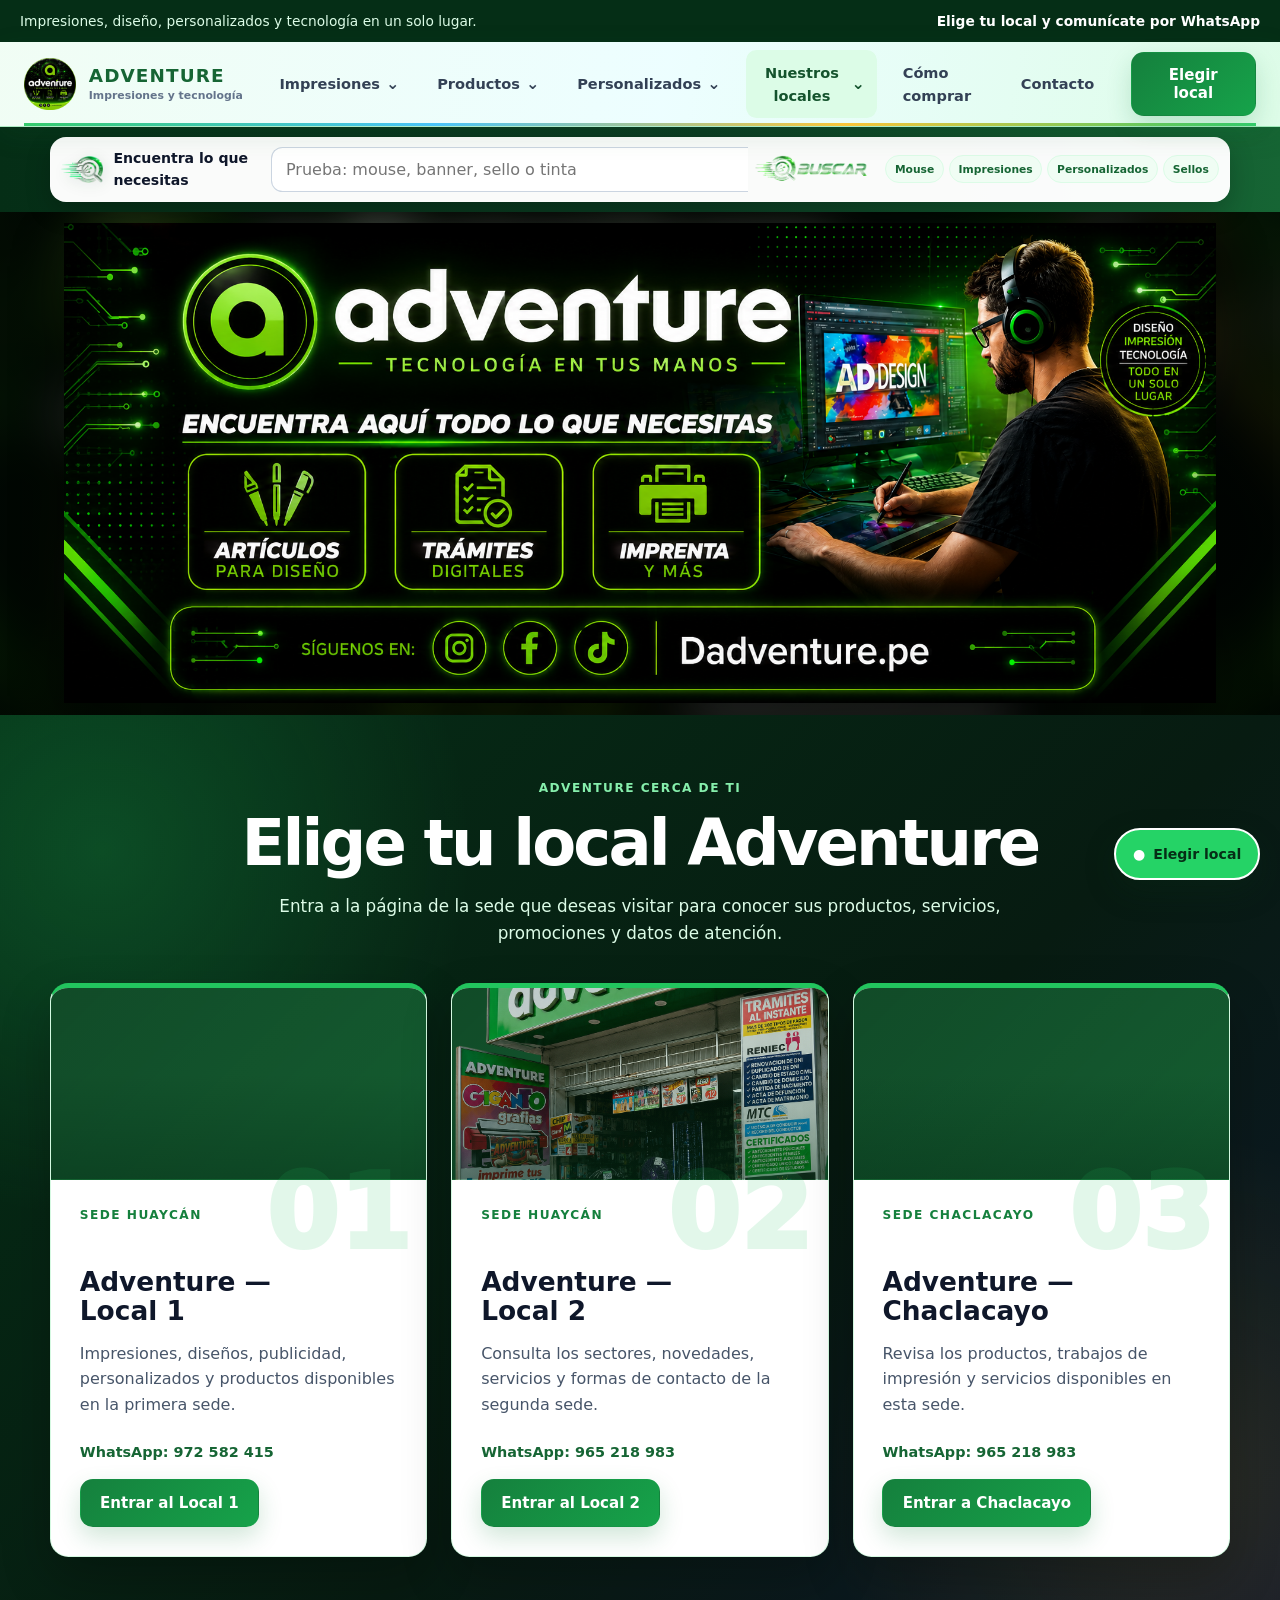
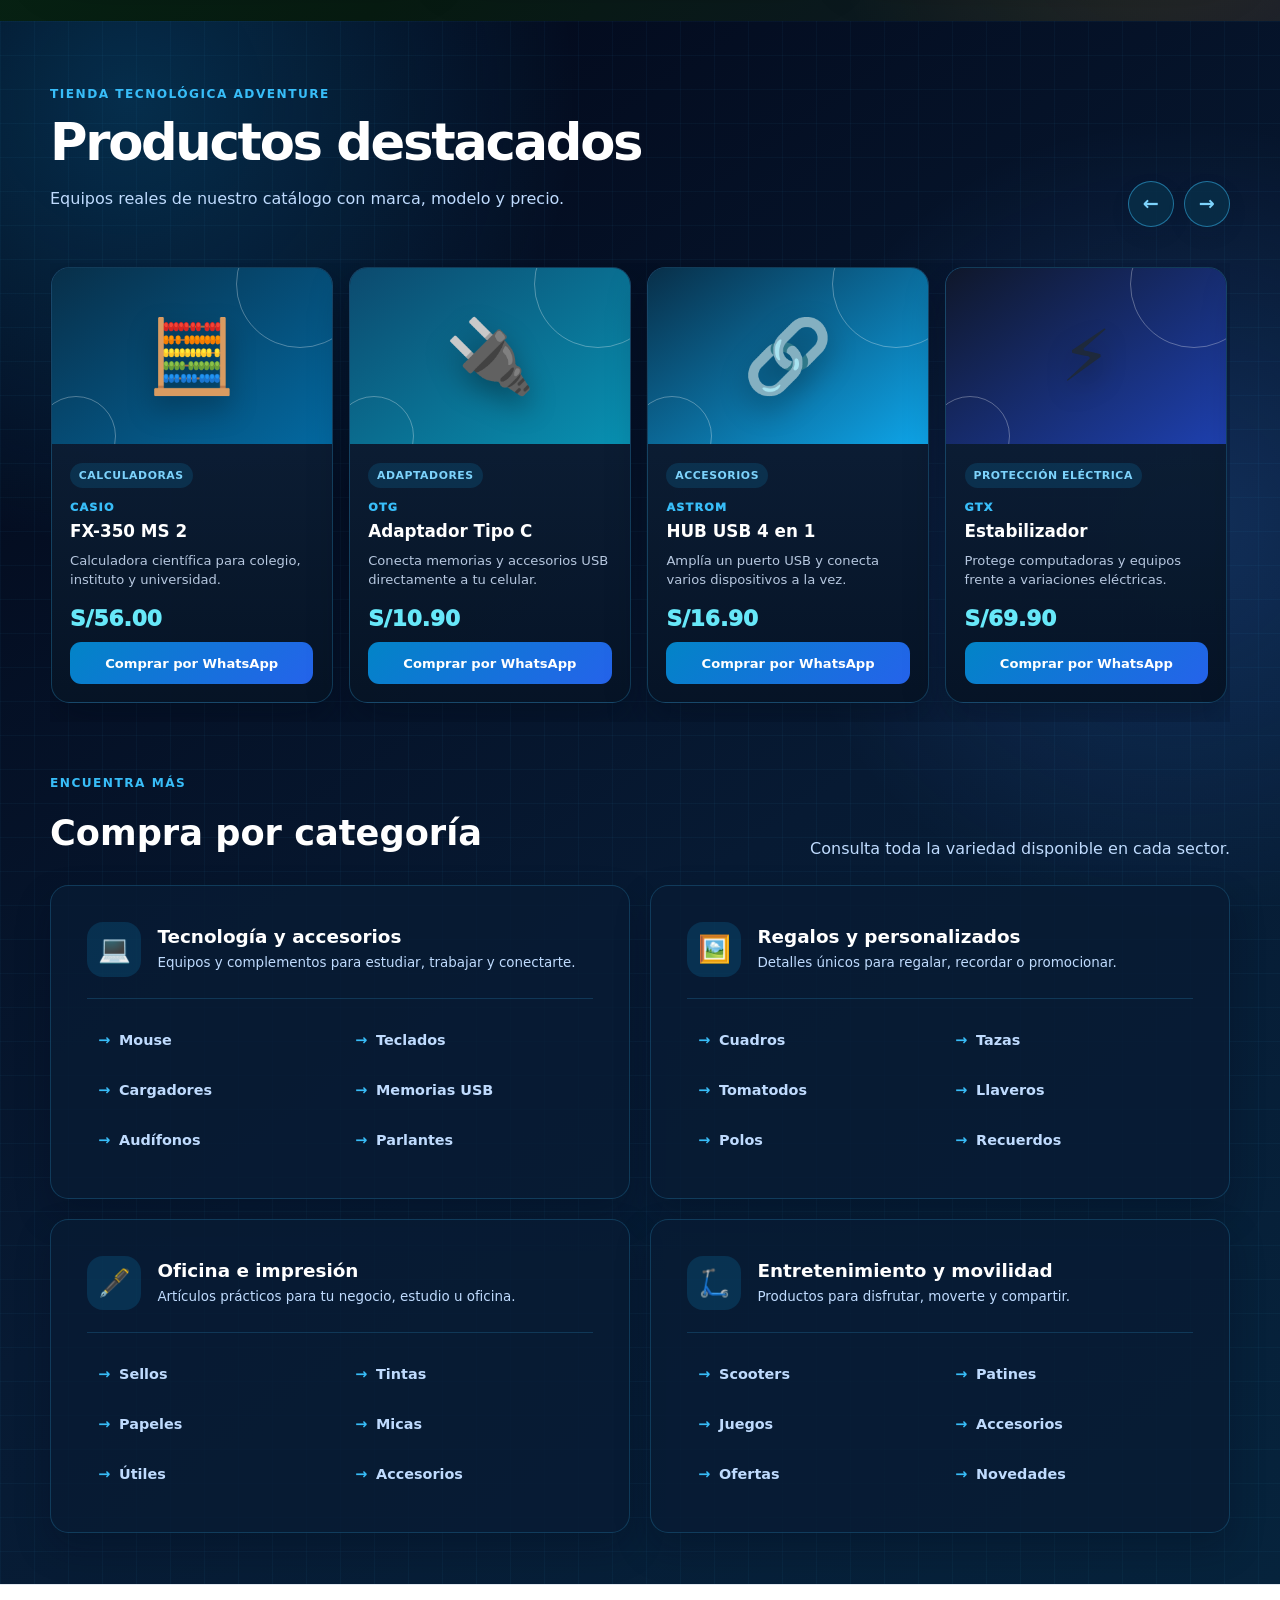
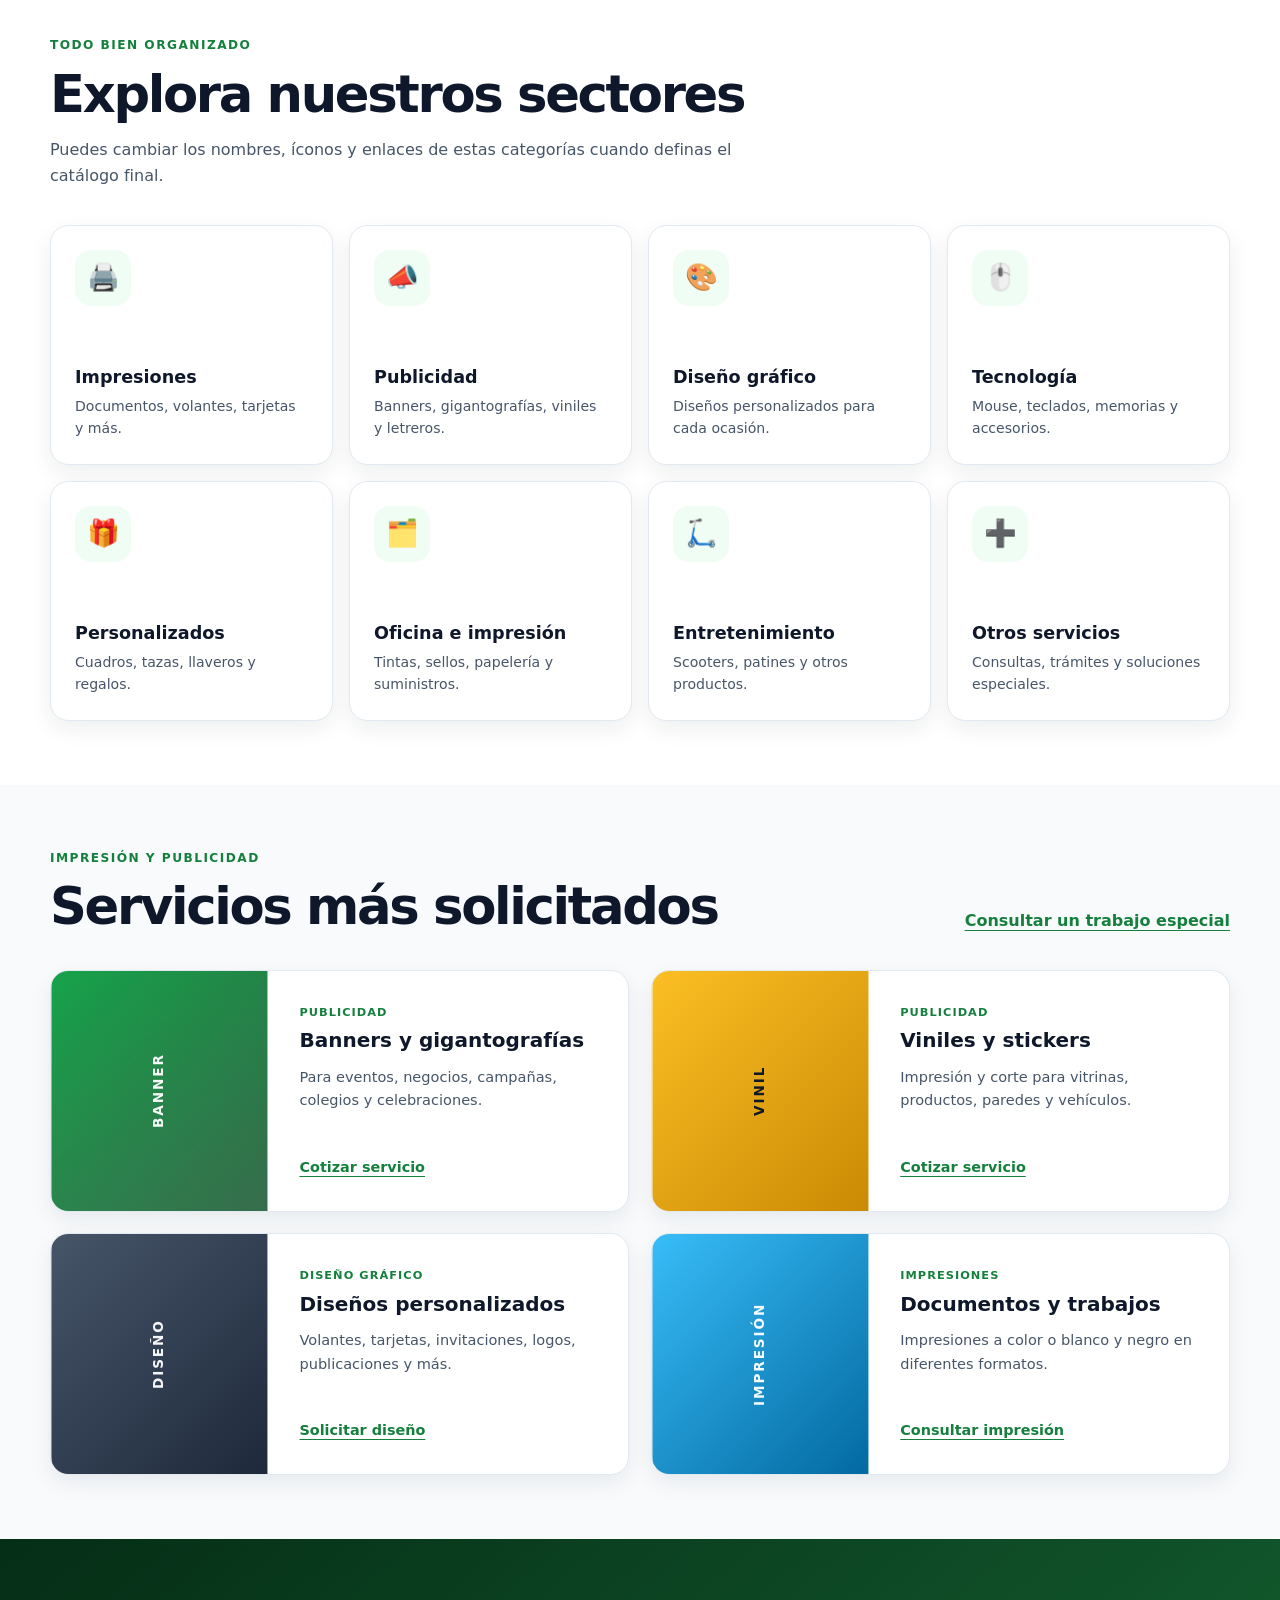
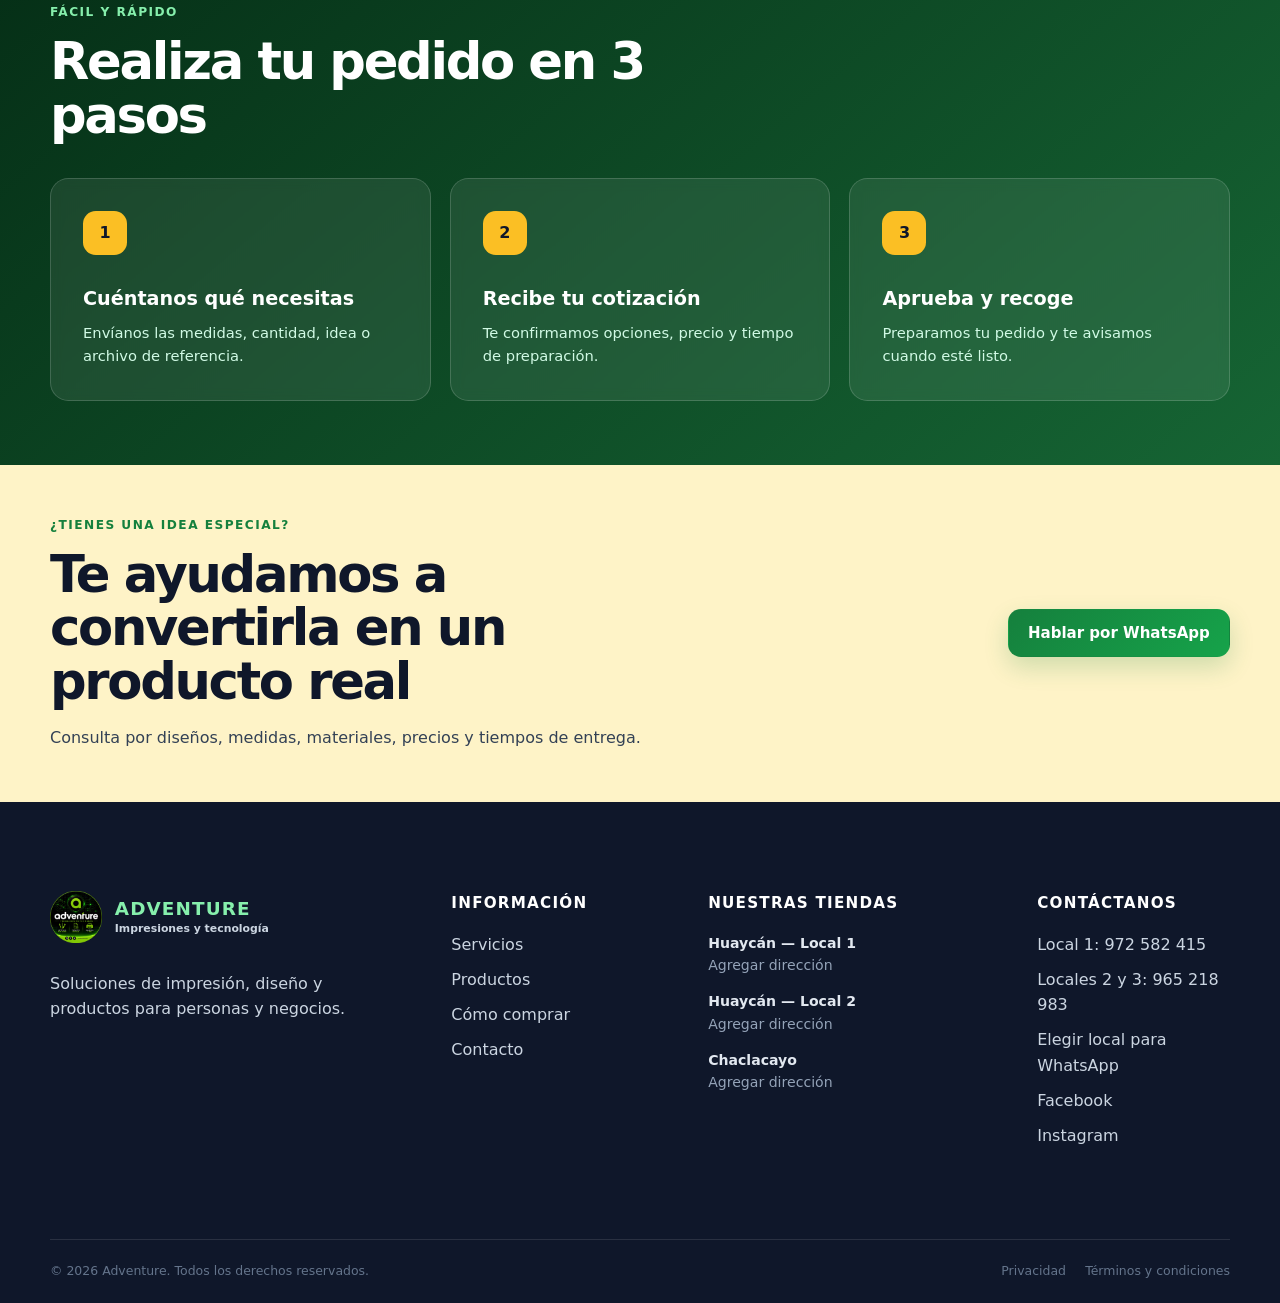
==== commit 908ae44a: "Add files via upload" ====
--- a/index.html
+++ b/index.html
@@ -20,8 +20,8 @@
     <div class="barra-superior">
       <div class="contenedor">
         <p>Impresiones, diseño, personalizados y tecnología en un solo lugar.</p>
-        <a href="https://wa.me/51969240730" target="_blank" rel="noopener noreferrer">
-          Escríbenos por WhatsApp: 969 240 730
+        <a href="#locales">
+          Elige tu local y comunícate por WhatsApp
         </a>
       </div>
     </div>
@@ -43,17 +43,42 @@
 
         <nav id="menu-principal" class="navegacion" aria-label="Navegación principal">
           <ul>
-            <li><a href="#servicios">Impresiones</a></li>
-            <li><a href="#productos">Productos</a></li>
-            <li><a href="#personalizados">Personalizados</a></li>
-            <li><a class="navegacion__locales" href="#locales">Nuestros locales</a></li>
+            <li class="menu-desplegable">
+              <button class="menu-desplegable__boton" type="button" aria-expanded="false">Impresiones <span aria-hidden="true">⌄</span></button>
+              <div class="menu-desplegable__panel">
+                <a href="#servicios">Impresión de documentos</a><a href="#servicios">Banners y gigantografías</a><a href="#servicios">Viniles y stickers</a><a href="#servicios">Tarjetas y volantes</a>
+              </div>
+            </li>
+            <li class="menu-desplegable">
+              <button class="menu-desplegable__boton" type="button" aria-expanded="false">Productos <span aria-hidden="true">⌄</span></button>
+              <div class="menu-desplegable__panel menu-desplegable__panel--amplio">
+                <a href="#productos"><strong>🖱️ Mouse y teclados</strong><small>Accesorios para computadora</small></a>
+                <a href="#productos"><strong>🎧 Audífonos y parlantes</strong><small>Audio y entretenimiento</small></a>
+                <a href="#productos"><strong>🔌 Cables y cargadores</strong><small>USB, Tipo C y adaptadores</small></a>
+                <a href="#productos"><strong>🖨️ Tintas y útiles</strong><small>Impresión, colegio y oficina</small></a>
+              </div>
+            </li>
+            <li class="menu-desplegable">
+              <button class="menu-desplegable__boton" type="button" aria-expanded="false">Personalizados <span aria-hidden="true">⌄</span></button>
+              <div class="menu-desplegable__panel">
+                <a href="#personalizados">Tazas y tomatodos</a><a href="#personalizados">Llaveros personalizados</a><a href="#personalizados">Cuadros y recuerdos</a><a href="#personalizados">Regalos para eventos</a>
+              </div>
+            </li>
+            <li class="menu-desplegable">
+              <button class="menu-desplegable__boton navegacion__locales" type="button" aria-expanded="false">Nuestros locales <span aria-hidden="true">⌄</span></button>
+              <div class="menu-desplegable__panel menu-desplegable__panel--locales">
+                <a href="local-huaycan-1.html"><strong>Local 1 · Huaycán</strong><small>972 582 415</small></a>
+                <a href="local-huaycan-2.html"><strong>Local 2 · Huaycán</strong><small>965 218 983</small></a>
+                <a href="local-chaclacayo.html"><strong>Local 3 · Chaclacayo</strong><small>965 218 983</small></a>
+              </div>
+            </li>
             <li><a href="#como-comprar">Cómo comprar</a></li>
             <li><a href="#contacto">Contacto</a></li>
           </ul>
         </nav>
 
-        <a class="boton boton--cabecera" href="https://wa.me/51969240730?text=Hola%20Adventure,%20deseo%20realizar%20una%20consulta" target="_blank" rel="noopener noreferrer">
-          Cotizar ahora
+        <a class="boton boton--cabecera" href="#locales">
+          Elegir local
         </a>
       </div>
     </header>
@@ -118,6 +143,7 @@
                 <p class="etiqueta">Sede Huaycán</p>
                 <h3>Adventure — Local 1</h3>
                 <p>Impresiones, diseños, publicidad, personalizados y productos disponibles en la primera sede.</p>
+                <a class="tarjeta-local__telefono" href="https://wa.me/51972582415?text=Hola%20Adventure,%20consulto%20por%20el%20Local%201" target="_blank" rel="noopener noreferrer">WhatsApp: 972 582 415</a>
                 <a class="boton boton--principal" href="local-huaycan-1.html">Entrar al Local 1</a>
               </div>
             </article>
@@ -129,6 +155,7 @@
                 <p class="etiqueta">Sede Huaycán</p>
                 <h3>Adventure — Local 2</h3>
                 <p>Consulta los sectores, novedades, servicios y formas de contacto de la segunda sede.</p>
+                <a class="tarjeta-local__telefono" href="https://wa.me/51965218983?text=Hola%20Adventure,%20consulto%20por%20el%20Local%202" target="_blank" rel="noopener noreferrer">WhatsApp: 965 218 983</a>
                 <a class="boton boton--principal" href="local-huaycan-2.html">Entrar al Local 2</a>
               </div>
             </article>
@@ -140,6 +167,7 @@
                 <p class="etiqueta">Sede Chaclacayo</p>
                 <h3>Adventure — Chaclacayo</h3>
                 <p>Revisa los productos, trabajos de impresión y servicios disponibles en esta sede.</p>
+                <a class="tarjeta-local__telefono" href="https://wa.me/51965218983?text=Hola%20Adventure,%20consulto%20por%20el%20Local%203%20de%20Chaclacayo" target="_blank" rel="noopener noreferrer">WhatsApp: 965 218 983</a>
                 <a class="boton boton--principal" href="local-chaclacayo.html">Entrar a Chaclacayo</a>
               </div>
             </article>
@@ -173,7 +201,7 @@
                 <h3>FX-350 MS 2</h3>
                 <p>Calculadora científica para colegio, instituto y universidad.</p>
                 <strong class="producto-destacado__precio">S/56.00</strong>
-                <a href="https://wa.me/51969240730?text=Hola%20Adventure,%20deseo%20la%20calculadora%20Casio%20FX-350%20MS%202" target="_blank" rel="noopener noreferrer">Comprar por WhatsApp</a>
+                <a href="https://wa.me/51972582415?text=Hola%20Adventure,%20deseo%20la%20calculadora%20Casio%20FX-350%20MS%202" target="_blank" rel="noopener noreferrer">Comprar por WhatsApp</a>
               </div>
             </article>
 
@@ -188,7 +216,7 @@
                 <h3>Adaptador Tipo C</h3>
                 <p>Conecta memorias y accesorios USB directamente a tu celular.</p>
                 <strong class="producto-destacado__precio">S/10.90</strong>
-                <a href="https://wa.me/51969240730?text=Hola%20Adventure,%20deseo%20el%20OTG%20Tipo%20C" target="_blank" rel="noopener noreferrer">Comprar por WhatsApp</a>
+                <a href="https://wa.me/51972582415?text=Hola%20Adventure,%20deseo%20el%20OTG%20Tipo%20C" target="_blank" rel="noopener noreferrer">Comprar por WhatsApp</a>
               </div>
             </article>
 
@@ -203,7 +231,7 @@
                 <h3>HUB USB 4 en 1</h3>
                 <p>Amplía un puerto USB y conecta varios dispositivos a la vez.</p>
                 <strong class="producto-destacado__precio">S/16.90</strong>
-                <a href="https://wa.me/51969240730?text=Hola%20Adventure,%20deseo%20el%20HUB%20Astrom%204%20en%201" target="_blank" rel="noopener noreferrer">Comprar por WhatsApp</a>
+                <a href="https://wa.me/51972582415?text=Hola%20Adventure,%20deseo%20el%20HUB%20Astrom%204%20en%201" target="_blank" rel="noopener noreferrer">Comprar por WhatsApp</a>
               </div>
             </article>
 
@@ -218,7 +246,7 @@
                 <h3>Estabilizador</h3>
                 <p>Protege computadoras y equipos frente a variaciones eléctricas.</p>
                 <strong class="producto-destacado__precio">S/69.90</strong>
-                <a href="https://wa.me/51969240730?text=Hola%20Adventure,%20deseo%20el%20estabilizador%20GTX" target="_blank" rel="noopener noreferrer">Comprar por WhatsApp</a>
+                <a href="https://wa.me/51972582415?text=Hola%20Adventure,%20deseo%20el%20estabilizador%20GTX" target="_blank" rel="noopener noreferrer">Comprar por WhatsApp</a>
               </div>
             </article>
 
@@ -234,7 +262,7 @@
                 <h3>Game Pad HA-7002</h3>
                 <p>Control para disfrutar juegos en computadora con mayor comodidad.</p>
                 <div class="producto-destacado__precios"><strong class="producto-destacado__precio">S/29.90</strong><del>S/54.00</del></div>
-                <a href="https://wa.me/51969240730?text=Hola%20Adventure,%20deseo%20el%20Game%20Pad%20Halion%20HA-7002" target="_blank" rel="noopener noreferrer">Comprar por WhatsApp</a>
+                <a href="https://wa.me/51972582415?text=Hola%20Adventure,%20deseo%20el%20Game%20Pad%20Halion%20HA-7002" target="_blank" rel="noopener noreferrer">Comprar por WhatsApp</a>
               </div>
             </article>
 
@@ -249,7 +277,7 @@
                 <h3>Audífono HA-S2</h3>
                 <p>Audio cómodo para música, clases, llamadas y entretenimiento.</p>
                 <div class="producto-destacado__precios"><strong class="producto-destacado__precio">S/35.00</strong><del>S/59.00</del></div>
-                <a href="https://wa.me/51969240730?text=Hola%20Adventure,%20deseo%20el%20audífono%20Halion%20HA-S2" target="_blank" rel="noopener noreferrer">Comprar por WhatsApp</a>
+                <a href="https://wa.me/51972582415?text=Hola%20Adventure,%20deseo%20el%20audífono%20Halion%20HA-S2" target="_blank" rel="noopener noreferrer">Comprar por WhatsApp</a>
               </div>
             </article>
 
@@ -264,7 +292,7 @@
                 <h3>Parlantes KSS-310</h3>
                 <p>Parlantes compactos para computadora, oficina o habitación.</p>
                 <div class="producto-destacado__precios"><strong class="producto-destacado__precio">S/29.90</strong><del>S/42.00</del></div>
-                <a href="https://wa.me/51969240730?text=Hola%20Adventure,%20deseo%20los%20parlantes%20Klip%20Xtreme%20KSS-310" target="_blank" rel="noopener noreferrer">Comprar por WhatsApp</a>
+                <a href="https://wa.me/51972582415?text=Hola%20Adventure,%20deseo%20los%20parlantes%20Klip%20Xtreme%20KSS-310" target="_blank" rel="noopener noreferrer">Comprar por WhatsApp</a>
               </div>
             </article>
 
@@ -279,7 +307,7 @@
                 <h3>Explorer GK1002</h3>
                 <p>Teclado para una experiencia cómoda de trabajo y juego.</p>
                 <strong class="producto-destacado__precio">S/123.00</strong>
-                <a href="https://wa.me/51969240730?text=Hola%20Adventure,%20deseo%20el%20teclado%20Cybertel%20Explorer%20GK1002" target="_blank" rel="noopener noreferrer">Comprar por WhatsApp</a>
+                <a href="https://wa.me/51972582415?text=Hola%20Adventure,%20deseo%20el%20teclado%20Cybertel%20Explorer%20GK1002" target="_blank" rel="noopener noreferrer">Comprar por WhatsApp</a>
               </div>
             </article>
 
@@ -294,7 +322,7 @@
                 <h3>Cooler 2 AB-007</h3>
                 <p>Base con ventilación para ayudar a mantener fresca tu laptop.</p>
                 <strong class="producto-destacado__precio">S/43.00</strong>
-                <a href="https://wa.me/51969240730?text=Hola%20Adventure,%20deseo%20el%20Cooler%20Vortex%202%20AB-007" target="_blank" rel="noopener noreferrer">Comprar por WhatsApp</a>
+                <a href="https://wa.me/51972582415?text=Hola%20Adventure,%20deseo%20el%20Cooler%20Vortex%202%20AB-007" target="_blank" rel="noopener noreferrer">Comprar por WhatsApp</a>
               </div>
             </article>
           </div>
@@ -460,7 +488,7 @@
                 <p class="tarjeta-servicio__categoria">Publicidad</p>
                 <h3>Banners y gigantografías</h3>
                 <p>Para eventos, negocios, campañas, colegios y celebraciones.</p>
-                <a href="https://wa.me/51969240730?text=Hola,%20deseo%20cotizar%20un%20banner" target="_blank" rel="noopener noreferrer">Cotizar servicio</a>
+                <a href="https://wa.me/51972582415?text=Hola,%20deseo%20cotizar%20un%20banner" target="_blank" rel="noopener noreferrer">Cotizar servicio</a>
               </div>
             </article>
 
@@ -470,7 +498,7 @@
                 <p class="tarjeta-servicio__categoria">Publicidad</p>
                 <h3>Viniles y stickers</h3>
                 <p>Impresión y corte para vitrinas, productos, paredes y vehículos.</p>
-                <a href="https://wa.me/51969240730?text=Hola,%20deseo%20cotizar%20viniles%20o%20stickers" target="_blank" rel="noopener noreferrer">Cotizar servicio</a>
+                <a href="https://wa.me/51972582415?text=Hola,%20deseo%20cotizar%20viniles%20o%20stickers" target="_blank" rel="noopener noreferrer">Cotizar servicio</a>
               </div>
             </article>
 
@@ -480,7 +508,7 @@
                 <p class="tarjeta-servicio__categoria">Diseño gráfico</p>
                 <h3>Diseños personalizados</h3>
                 <p>Volantes, tarjetas, invitaciones, logos, publicaciones y más.</p>
-                <a href="https://wa.me/51969240730?text=Hola,%20necesito%20un%20diseño%20personalizado" target="_blank" rel="noopener noreferrer">Solicitar diseño</a>
+                <a href="https://wa.me/51972582415?text=Hola,%20necesito%20un%20diseño%20personalizado" target="_blank" rel="noopener noreferrer">Solicitar diseño</a>
               </div>
             </article>
 
@@ -490,7 +518,7 @@
                 <p class="tarjeta-servicio__categoria">Impresiones</p>
                 <h3>Documentos y trabajos</h3>
                 <p>Impresiones a color o blanco y negro en diferentes formatos.</p>
-                <a href="https://wa.me/51969240730?text=Hola,%20deseo%20realizar%20una%20impresión" target="_blank" rel="noopener noreferrer">Consultar impresión</a>
+                <a href="https://wa.me/51972582415?text=Hola,%20deseo%20realizar%20una%20impresión" target="_blank" rel="noopener noreferrer">Consultar impresión</a>
               </div>
             </article>
           </div>
@@ -531,7 +559,7 @@
             <h2 id="titulo-accion">Te ayudamos a convertirla en un producto real</h2>
             <p>Consulta por diseños, medidas, materiales, precios y tiempos de entrega.</p>
           </div>
-          <a class="boton boton--principal" href="https://wa.me/51969240730?text=Hola%20Adventure,%20necesito%20ayuda%20con%20un%20pedido" target="_blank" rel="noopener noreferrer">
+          <a class="boton boton--principal" href="https://wa.me/51972582415?text=Hola%20Adventure,%20necesito%20ayuda%20con%20un%20pedido" target="_blank" rel="noopener noreferrer">
             Hablar por WhatsApp
           </a>
         </div>
@@ -573,8 +601,9 @@
         <section>
           <h2>Contáctanos</h2>
           <ul>
-            <li><a href="tel:+51969240730">969 240 730</a></li>
-            <li><a href="https://wa.me/51969240730" target="_blank" rel="noopener noreferrer">WhatsApp</a></li>
+            <li><a href="tel:+51972582415">Local 1: 972 582 415</a></li>
+            <li><a href="tel:+51965218983">Locales 2 y 3: 965 218 983</a></li>
+            <li><a href="#locales">Elegir local para WhatsApp</a></li>
             <li><a href="#">Facebook</a></li>
             <li><a href="#">Instagram</a></li>
           </ul>
@@ -590,8 +619,8 @@
       </div>
     </footer>
 
-    <a class="whatsapp-flotante" href="https://wa.me/51969240730?text=Hola%20Adventure" target="_blank" rel="noopener noreferrer" aria-label="Contactar a Adventure por WhatsApp">
-      WhatsApp
+    <a class="whatsapp-flotante" href="#locales" aria-label="Elegir un local Adventure para contactar por WhatsApp">
+      Elegir local
     </a>
     <script src="script.js" defer></script>
   </body>
--- a/styles.css
+++ b/styles.css
@@ -158,19 +158,31 @@
   position: sticky;
   top: 0;
   z-index: 100;
-  border-bottom: 1px solid rgba(226, 232, 240, 0.9);
-  background: rgba(255, 255, 255, 0.94);
-  box-shadow: 0 6px 24px rgba(15, 23, 42, 0.04);
+  border-bottom: 1px solid rgba(34, 197, 94, 0.32);
+  background:
+    linear-gradient(100deg, rgba(240, 253, 244, 0.97), rgba(236, 254, 255, 0.97) 52%, rgba(220, 252, 231, 0.97));
+  box-shadow: 0 8px 28px rgba(22, 101, 52, 0.12);
   backdrop-filter: blur(16px);
 }
 
 .cabecera__contenido {
+  position: relative;
+  z-index: 1;
   display: flex;
   width: calc(100% - 3rem);
   max-width: 1600px;
   align-items: center;
   min-height: 5.2rem;
   gap: 1.5rem;
+}
+
+.cabecera__contenido::before {
+  content: "";
+  position: absolute;
+  inset: auto 0 0;
+  height: 3px;
+  background: linear-gradient(90deg, var(--verde-500), #38bdf8, var(--amarillo), var(--verde-500));
+  opacity: 0.9;
 }
 
 .marca {
@@ -238,6 +250,129 @@
   margin: 0;
   padding: 0;
   list-style: none;
+}
+
+.menu-desplegable {
+  position: relative;
+}
+
+.menu-desplegable__boton {
+  display: flex;
+  align-items: center;
+  gap: 0.38rem;
+  padding: 0.65rem 0.78rem;
+  border: 0;
+  border-radius: 0.65rem;
+  background: transparent;
+  color: var(--gris-700);
+  font: inherit;
+  font-size: 0.91rem;
+  font-weight: 700;
+  cursor: pointer;
+  transition: background var(--transicion), color var(--transicion);
+}
+
+.menu-desplegable__boton span {
+  font-size: 1rem;
+  transition: transform var(--transicion);
+}
+
+.menu-desplegable.menu-abierto .menu-desplegable__boton {
+  background: var(--verde-50);
+  color: var(--verde-800);
+}
+
+.menu-desplegable.menu-abierto .menu-desplegable__boton span {
+  transform: rotate(180deg);
+}
+
+.menu-desplegable__panel {
+  position: absolute;
+  top: calc(100% + 0.65rem);
+  left: 50%;
+  z-index: 150;
+  display: grid;
+  width: 17rem;
+  padding: 0.55rem;
+  border: 1px solid var(--gris-200);
+  border-radius: 1rem;
+  background: rgba(255, 255, 255, 0.98);
+  box-shadow: 0 20px 45px rgba(15, 23, 42, 0.16);
+  opacity: 0;
+  pointer-events: none;
+  transform: translate(-50%, 0.55rem) scale(0.97);
+  transform-origin: top center;
+  transition: opacity 180ms ease, transform 180ms ease;
+}
+
+.menu-desplegable__panel::before {
+  content: "";
+  position: absolute;
+  inset: -0.7rem 0 auto;
+  height: 0.8rem;
+}
+
+.menu-desplegable.menu-abierto .menu-desplegable__panel {
+  opacity: 1;
+  pointer-events: auto;
+  transform: translate(-50%, 0) scale(1);
+}
+
+@media (hover: hover) and (pointer: fine) {
+  .menu-desplegable:hover .menu-desplegable__boton {
+    background: var(--verde-50);
+    color: var(--verde-800);
+  }
+
+  .menu-desplegable:hover .menu-desplegable__panel {
+    opacity: 1;
+    pointer-events: auto;
+    transform: translate(-50%, 0) scale(1);
+  }
+}
+
+.navegacion .menu-desplegable__panel a {
+  display: flex;
+  flex-direction: column;
+  gap: 0.15rem;
+  padding: 0.72rem 0.8rem;
+  border-radius: 0.7rem;
+  white-space: normal;
+}
+
+.navegacion .menu-desplegable__panel a:hover {
+  background: linear-gradient(135deg, var(--verde-50), var(--verde-100));
+  transform: translateX(3px);
+}
+
+.menu-desplegable__panel small {
+  color: var(--gris-500);
+  font-size: 0.72rem;
+  font-weight: 600;
+}
+
+.menu-desplegable__panel--amplio {
+  width: 20rem;
+}
+
+.menu-desplegable__panel--locales {
+  width: 18rem;
+  border-color: rgba(34, 197, 94, 0.35);
+}
+
+.tarjeta-local__telefono {
+  display: inline-flex;
+  width: fit-content;
+  margin-bottom: 0.9rem;
+  color: var(--verde-800);
+  font-size: 0.9rem;
+  font-weight: 850;
+  text-decoration: none;
+}
+
+.tarjeta-local__telefono:hover {
+  color: var(--verde-600);
+  text-decoration: underline;
 }
 
 .navegacion a {
@@ -1767,7 +1902,34 @@
 
 @media (max-width: 760px) {
   html {
-    scroll-padding-top: 9rem;
+    scroll-padding-top: 5.5rem;
+  }
+
+  body {
+    font-size: 0.86rem;
+  }
+
+  h1 {
+    font-size: clamp(1.85rem, 8vw, 2.55rem);
+  }
+
+  h2 {
+    font-size: clamp(1.45rem, 6.4vw, 2rem);
+  }
+
+  h3 {
+    font-size: 1rem;
+  }
+
+  .hero h1,
+  .pagina-local .hero h1 {
+    font-size: clamp(1.8rem, 8vw, 2.45rem);
+  }
+
+  .encabezado-seccion h2,
+  .encabezado-categorias-productos h2,
+  .encabezado-vitrina h2 {
+    font-size: clamp(1.35rem, 6vw, 1.85rem);
   }
 
   .contenedor {
@@ -1800,34 +1962,132 @@
   }
 
   .cabecera {
-    position: relative;
+    position: sticky;
+    top: 0;
   }
 
   .cabecera__contenido {
     display: grid;
-    grid-template-columns: 1fr;
-    padding-block: 0.9rem;
+    grid-template-columns: minmax(0, 1fr) auto;
+    gap: 0.65rem;
+    min-height: 4.35rem;
+    padding-block: 0.55rem;
   }
 
   .marca {
-    justify-self: center;
-  }
-
-  .navegacion {
+    min-width: 0;
+    justify-self: start;
+  }
+
+  .marca__texto strong {
+    font-size: 1rem;
+  }
+
+  .marca__texto small {
+    font-size: 0.62rem;
+  }
+
+  .boton-menu {
+    display: grid;
+    width: 2.75rem;
+    height: 2.75rem;
+    place-items: center;
+    align-self: center;
+    border: 1px solid rgba(22, 163, 74, 0.35);
+    border-radius: 0.8rem;
+    background: rgba(255, 255, 255, 0.82);
+    color: var(--verde-800);
+    box-shadow: 0 6px 18px rgba(22, 101, 52, 0.12);
+    font-size: 1.45rem;
+    line-height: 1;
+    cursor: pointer;
+  }
+
+  #menu-principal {
+    position: absolute;
+    top: calc(100% + 0.35rem);
+    right: 0;
+    left: auto;
+    z-index: 250;
+    width: min(54vw, 13rem);
+    margin: 0;
+    max-height: min(78vh, 38rem);
+    overflow-y: auto;
+    visibility: hidden;
+    opacity: 0;
+    pointer-events: none;
+    transform: translateY(-0.45rem) scale(0.98);
+    transform-origin: top right;
+    transition: opacity 180ms ease, visibility 180ms ease, transform 180ms ease;
+  }
+
+  #menu-principal.menu-principal-abierto {
+    visibility: visible;
+    opacity: 1;
+    pointer-events: auto;
+    transform: translateY(0) scale(1);
+  }
+
+  #menu-principal ul {
+    display: grid;
     width: 100%;
-    margin: 0;
-    overflow-x: auto;
-    scrollbar-width: thin;
-  }
-
-  .navegacion ul {
-    width: max-content;
     min-width: 100%;
-    justify-content: center;
-  }
-
-  .navegacion a {
-    white-space: nowrap;
+    gap: 0.1rem;
+    padding: 0.16rem;
+    border: 1px solid rgba(34, 197, 94, 0.38);
+    border-radius: 0.58rem;
+    background: linear-gradient(160deg, rgba(240, 253, 244, 0.98), rgba(220, 252, 231, 0.97));
+    box-shadow: 0 16px 34px rgba(20, 83, 45, 0.18);
+  }
+
+  #menu-principal li,
+  #menu-principal a,
+  #menu-principal .menu-desplegable__boton {
+    width: 100%;
+  }
+
+  #menu-principal a,
+  #menu-principal .menu-desplegable__boton {
+    justify-content: space-between;
+    padding: 0.36rem 0.38rem;
+    font-size: 0.76rem;
+    line-height: 1.25;
+    text-align: left;
+    white-space: normal;
+  }
+
+  .menu-desplegable__panel {
+    position: static;
+    display: none;
+    width: 100%;
+    margin-top: 0.14rem;
+    padding: 0.14rem;
+    border-radius: 0.6rem;
+    background: var(--verde-50);
+    box-shadow: none;
+    opacity: 1;
+    pointer-events: auto;
+    transform: none;
+  }
+
+  .menu-desplegable.menu-abierto .menu-desplegable__panel {
+    display: grid;
+    transform: none;
+  }
+
+  .menu-desplegable__panel::before {
+    display: none;
+  }
+
+  #menu-principal .menu-desplegable__panel a {
+    padding: 0.34rem 0.36rem;
+    font-size: 0.69rem;
+    line-height: 1.25;
+  }
+
+  #menu-principal .menu-desplegable__panel small {
+    font-size: 0.6rem;
+    line-height: 1.2;
   }
 
   .hero__contenido {
@@ -1857,8 +2117,12 @@
   }
 
   .buscador {
+    width: 100%;
+    max-width: 100%;
     grid-template-columns: 1fr;
     gap: 0;
+    padding: 0.38rem;
+    border-radius: 0.8rem;
   }
 
   .buscador__presentacion {
@@ -1866,29 +2130,72 @@
   }
 
   .buscador__zona {
+    width: 100%;
+    min-width: 0;
     grid-template-columns: 1fr;
-    gap: 0.45rem;
+    gap: 0.3rem;
   }
 
   .buscador__controles {
+    width: 100%;
+    min-width: 0;
     grid-template-columns: minmax(0, 1fr) auto;
     gap: 0;
   }
 
   .buscador input {
+    width: 100%;
+    min-width: 0;
+    min-height: 2.45rem;
+    padding: 0.42rem 0.52rem;
     border: 1px solid var(--gris-300);
     border-right: 0;
     border-radius: 0.72rem 0 0 0.72rem;
-  }
-
-  .buscador button {
+    font-size: 0.8rem;
+    text-overflow: ellipsis;
+  }
+
+  .buscador .buscador__boton-imagen {
+    width: clamp(5.25rem, 24vw, 6.25rem);
+    min-width: clamp(5.25rem, 24vw, 6.25rem);
+    min-height: 2.45rem;
+    padding: 0.1rem 0.25rem;
     border: 0;
     border-radius: 0 0.72rem 0.72rem 0;
+  }
+
+  .buscador__boton-imagen img {
+    width: 100%;
+    max-width: 5.8rem;
+    height: 2rem;
+    object-fit: contain;
   }
 
   .buscador__sugerencias {
     flex-wrap: wrap;
     justify-content: center;
+  }
+
+  .buscador__sugerencias button {
+    padding: 0.22rem 0.42rem;
+    font-size: 0.61rem;
+  }
+
+  .encabezado-seccion > p:not(.etiqueta),
+  .tarjeta-local p,
+  .tarjeta-categoria p,
+  .tarjeta-servicio p,
+  .producto-destacado p,
+  .sector-productos p,
+  .dato-local,
+  .pie {
+    font-size: 0.78rem;
+    line-height: 1.5;
+  }
+
+  .boton,
+  .producto-destacado a {
+    font-size: 0.78rem;
   }
 
   .buscador__resultado {
@@ -1952,7 +2259,11 @@
   }
 
   .buscador {
-    padding: 0.5rem;
+    padding: 0.35rem;
+  }
+
+  .buscador__sugerencias {
+    display: none;
   }
 
   .rejilla-productos-destacados {
@@ -1976,12 +2287,9 @@
     max-height: 2.75rem;
   }
 
-  .navegacion ul {
-    justify-content: flex-start;
-  }
-
-  .hero h1 {
-    font-size: clamp(2.35rem, 13vw, 3.4rem);
+  .hero h1,
+  .pagina-local .hero h1 {
+    font-size: clamp(1.7rem, 8vw, 2.2rem);
   }
 
   .hero__acciones .boton {
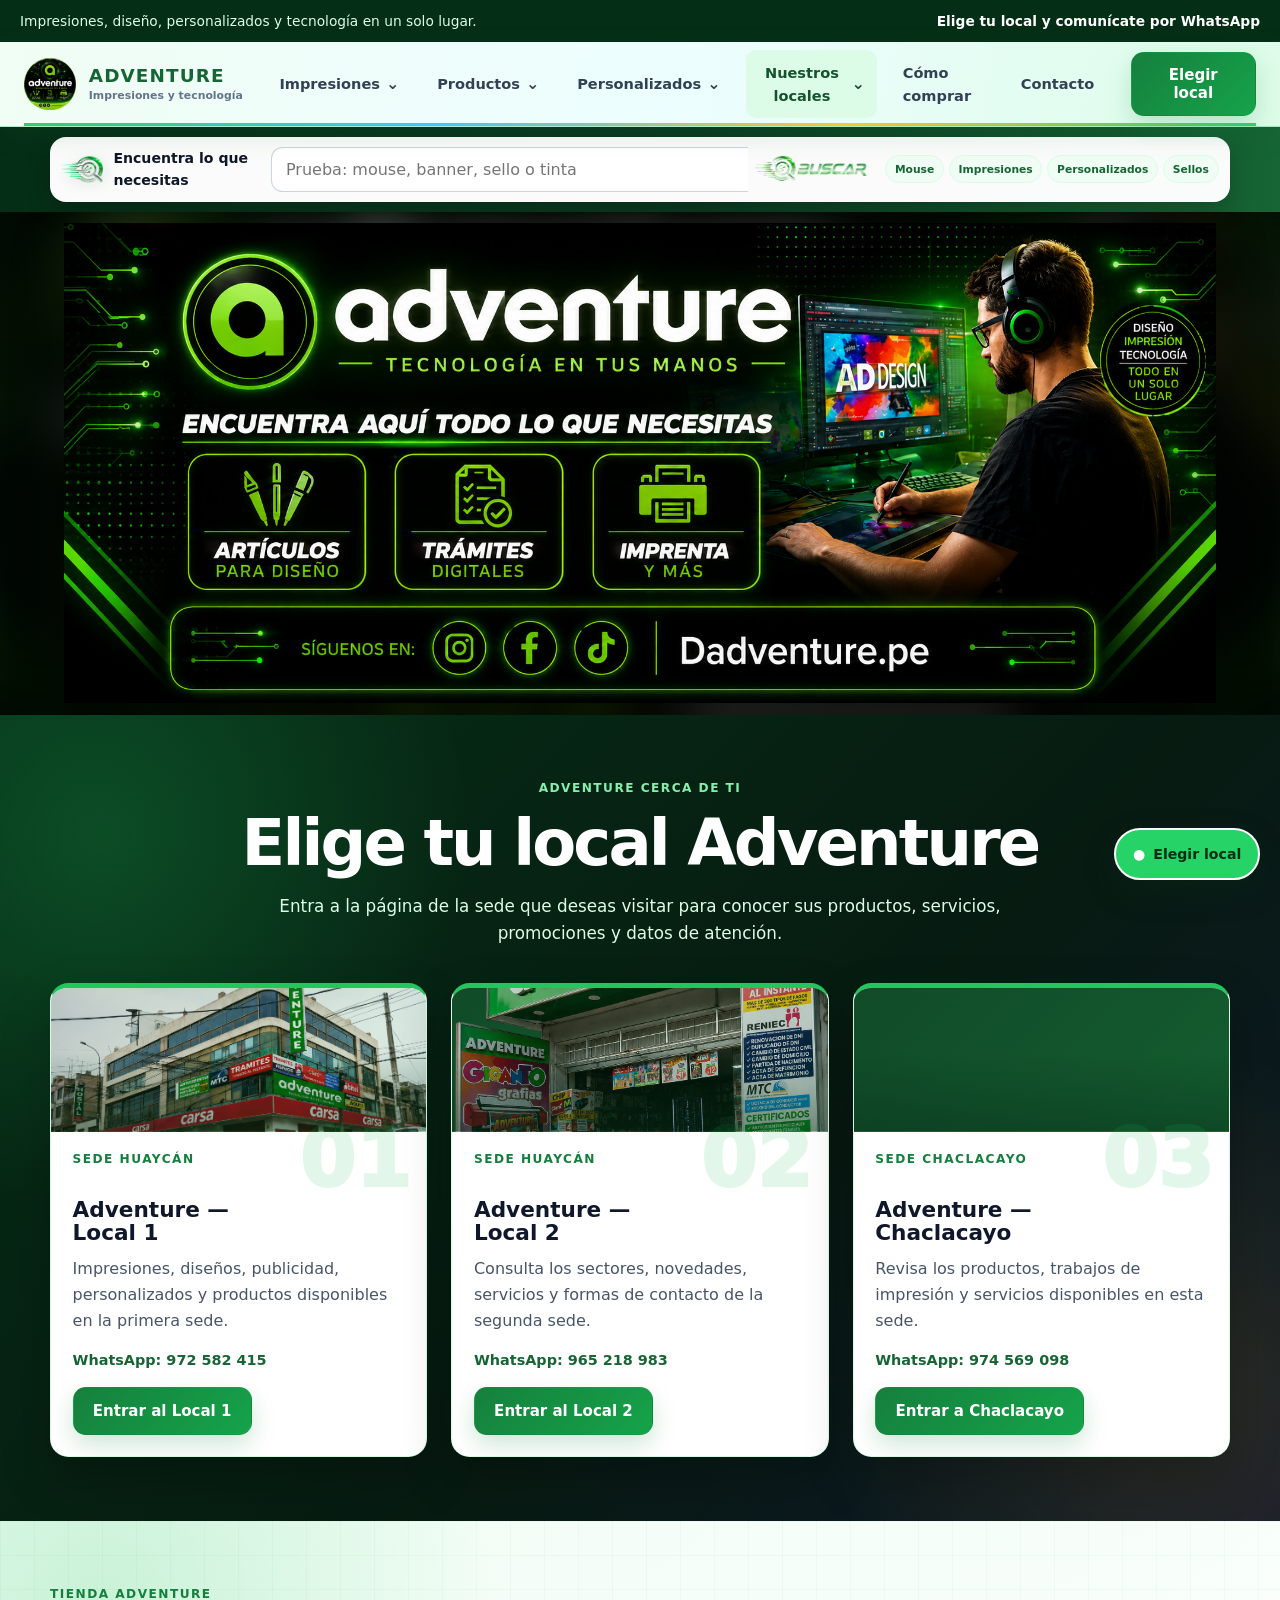
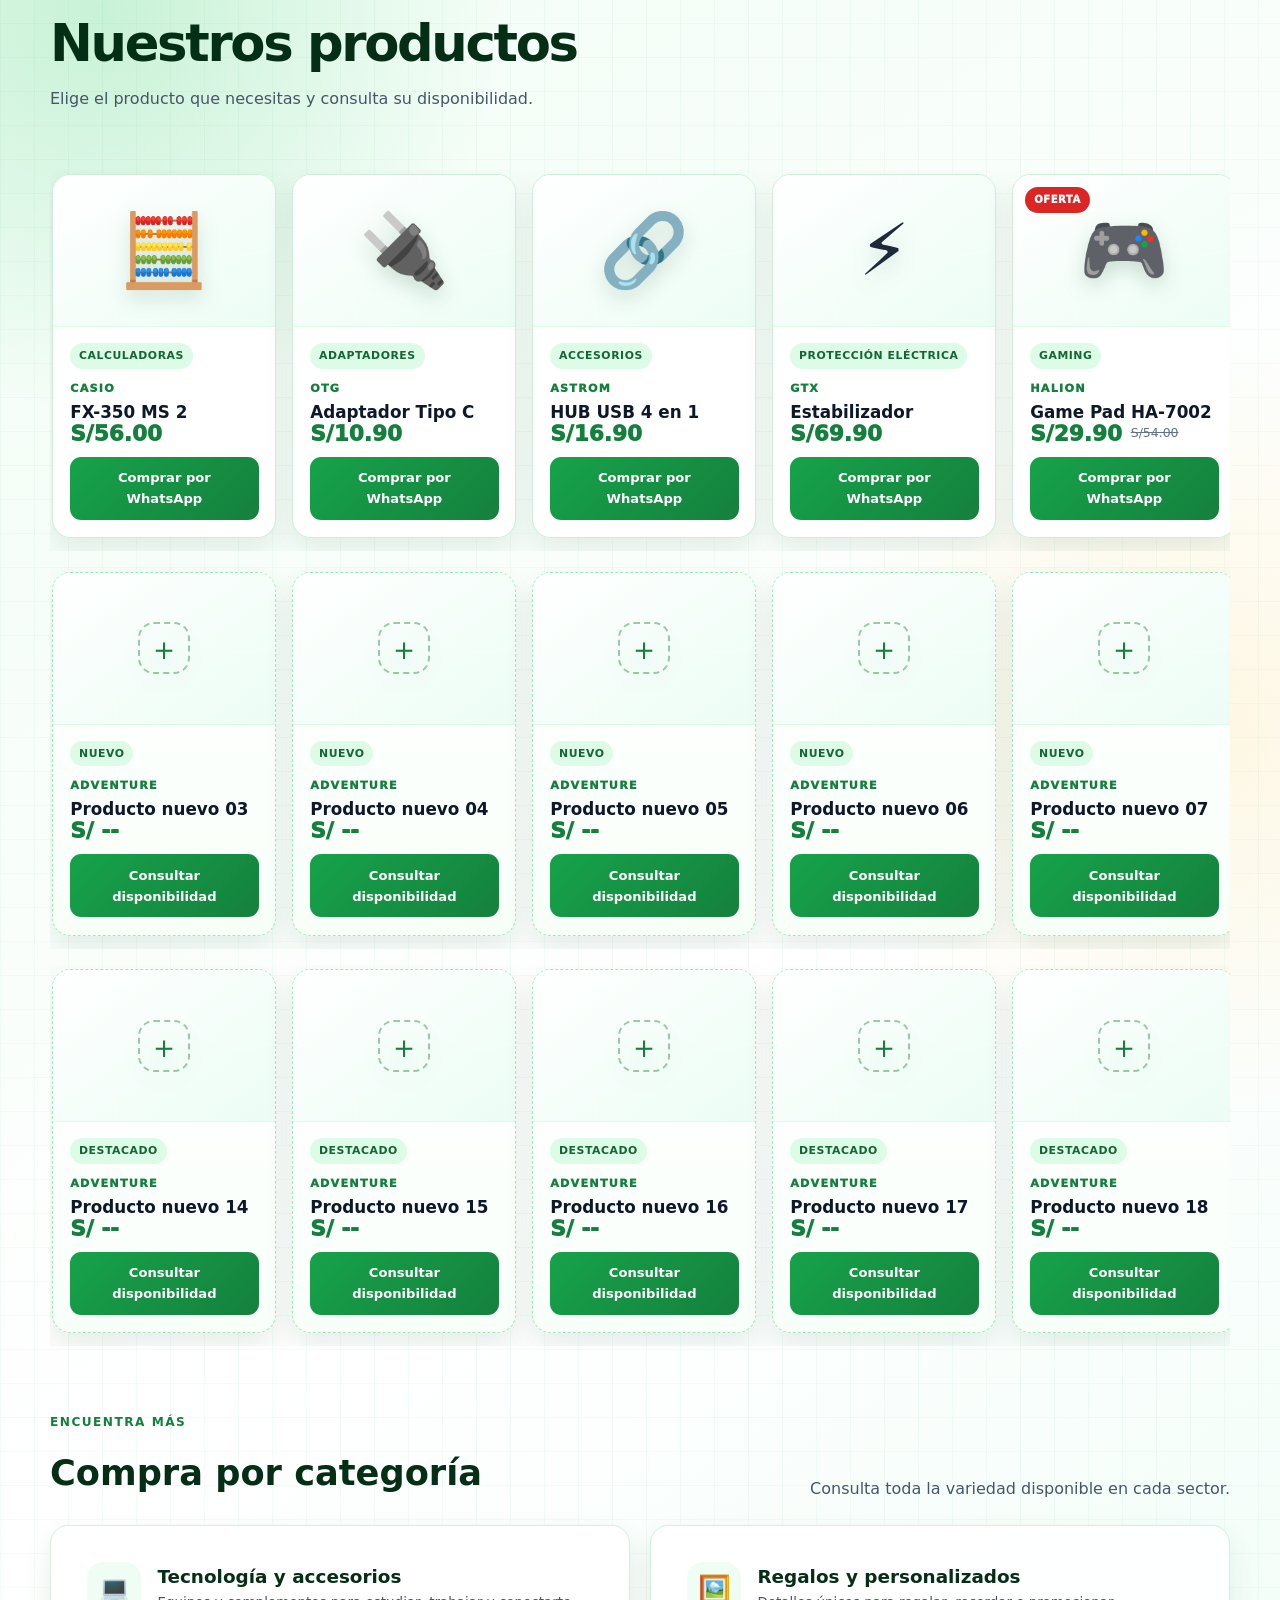
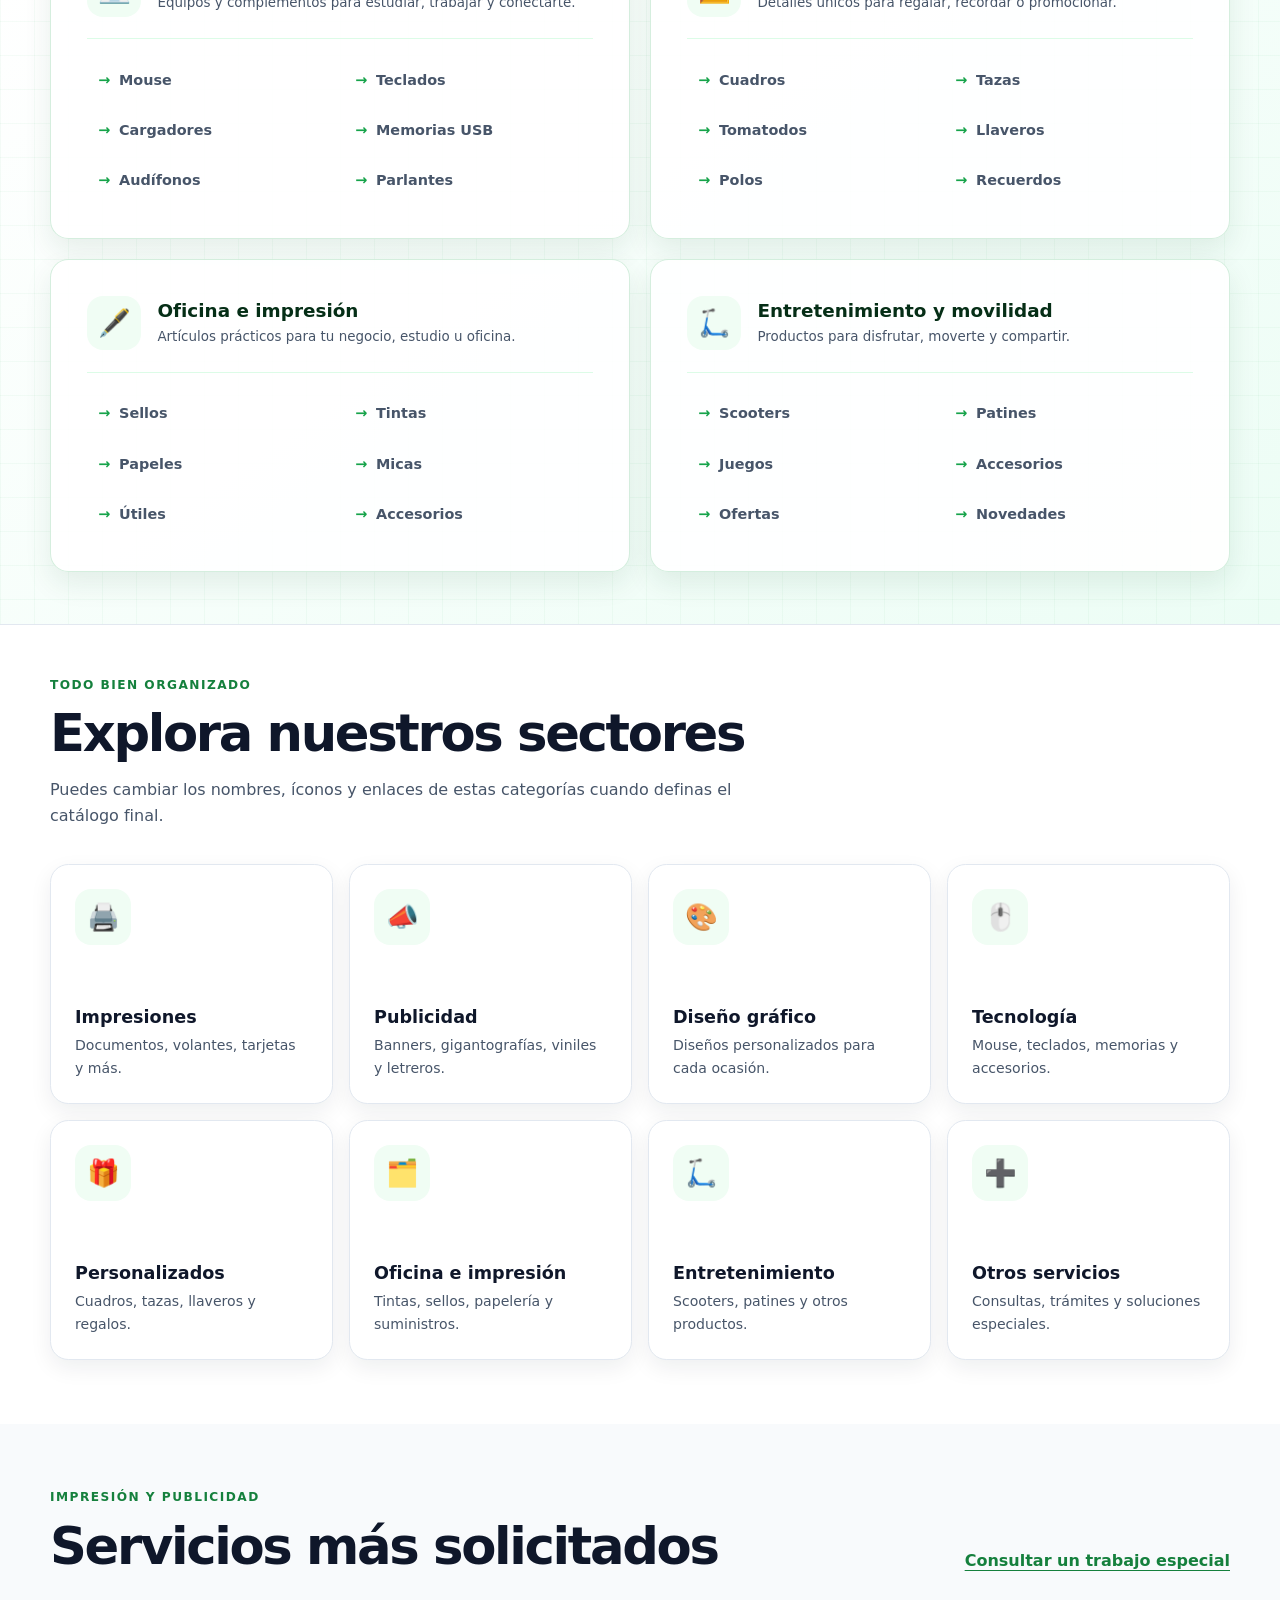
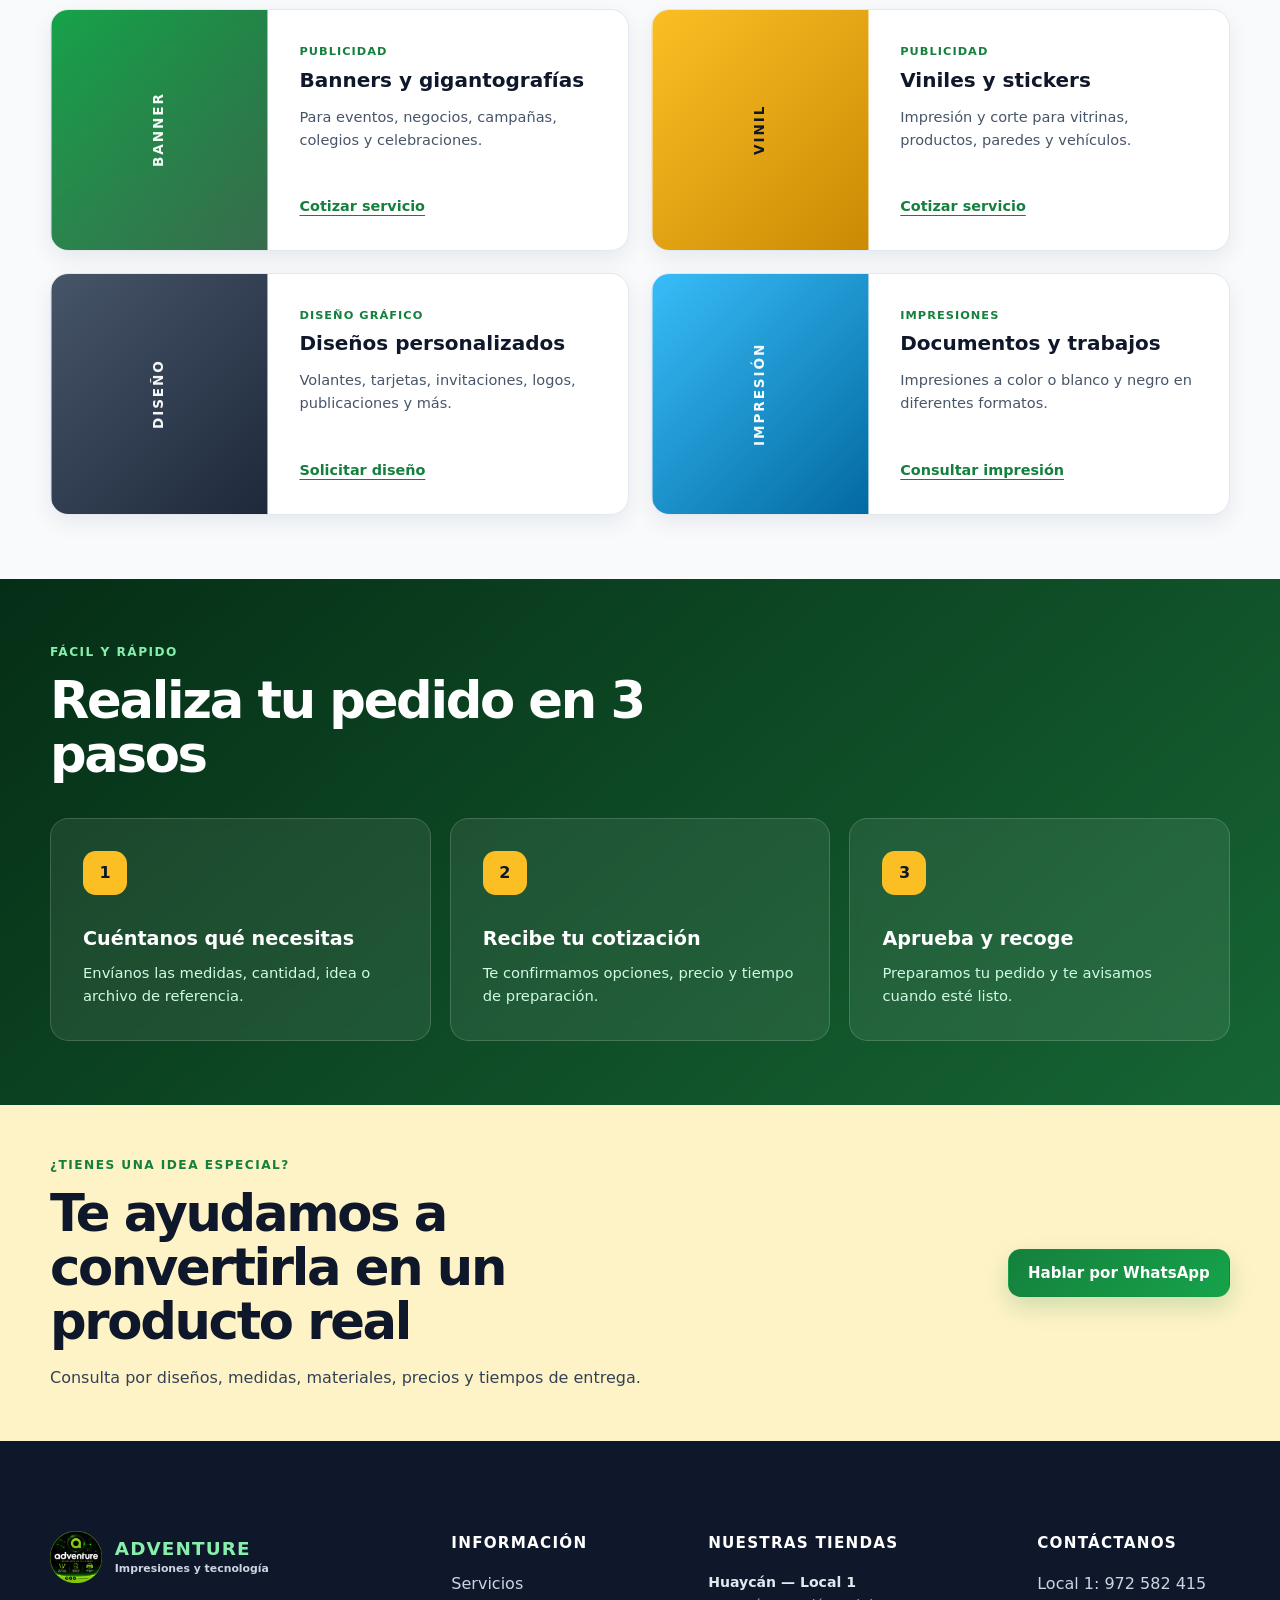
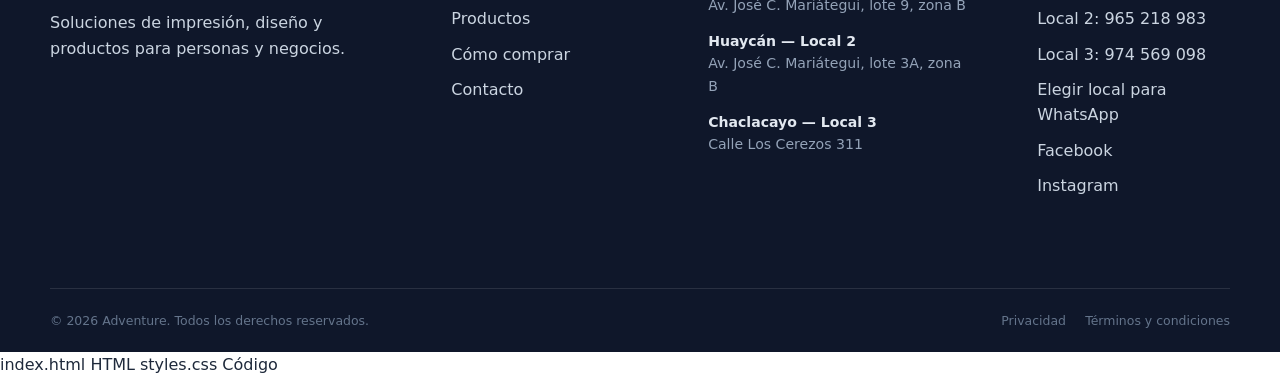
==== commit 7fa083ed: "Add files via upload" ====
--- a/index.html
+++ b/index.html
@@ -69,7 +69,7 @@
               <div class="menu-desplegable__panel menu-desplegable__panel--locales">
                 <a href="local-huaycan-1.html"><strong>Local 1 · Huaycán</strong><small>972 582 415</small></a>
                 <a href="local-huaycan-2.html"><strong>Local 2 · Huaycán</strong><small>965 218 983</small></a>
-                <a href="local-chaclacayo.html"><strong>Local 3 · Chaclacayo</strong><small>965 218 983</small></a>
+                <a href="local-chaclacayo.html"><strong>Local 3 · Chaclacayo</strong><small>974 569 098</small></a>
               </div>
             </li>
             <li><a href="#como-comprar">Cómo comprar</a></li>
@@ -167,7 +167,7 @@
                 <p class="etiqueta">Sede Chaclacayo</p>
                 <h3>Adventure — Chaclacayo</h3>
                 <p>Revisa los productos, trabajos de impresión y servicios disponibles en esta sede.</p>
-                <a class="tarjeta-local__telefono" href="https://wa.me/51965218983?text=Hola%20Adventure,%20consulto%20por%20el%20Local%203%20de%20Chaclacayo" target="_blank" rel="noopener noreferrer">WhatsApp: 965 218 983</a>
+                <a class="tarjeta-local__telefono" href="https://wa.me/51974569098?text=Hola%20Adventure,%20consulto%20por%20el%20Local%203%20de%20Chaclacayo" target="_blank" rel="noopener noreferrer">WhatsApp: 974 569 098</a>
                 <a class="boton boton--principal" href="local-chaclacayo.html">Entrar a Chaclacayo</a>
               </div>
             </article>
@@ -179,152 +179,466 @@
         <div class="contenedor">
           <header class="encabezado-seccion encabezado-vitrina">
             <div>
-              <p class="etiqueta">Tienda tecnológica Adventure</p>
-              <h2 id="titulo-productos">Productos destacados</h2>
-              <p>Equipos reales de nuestro catálogo con marca, modelo y precio.</p>
-            </div>
-            <div class="controles-vitrina" aria-label="Controles del carrusel de productos">
-              <button class="control-vitrina" type="button" data-carrusel="anterior" aria-label="Ver productos anteriores">←</button>
-              <button class="control-vitrina" type="button" data-carrusel="siguiente" aria-label="Ver productos siguientes">→</button>
+              <p class="etiqueta">Tienda Adventure</p>
+              <h2 id="titulo-productos">Nuestros productos</h2>
+              <p>Elige el producto que necesitas y consulta su disponibilidad.</p>
             </div>
           </header>
 
           <div class="rejilla-productos-destacados" id="vitrina-productos">
-            <article class="producto-destacado" data-busqueda="calculadora casio fx 350 ms 2 tecnología colegio oficina">
-              <div class="producto-destacado__imagen producto-destacado__imagen--verde">
-                <img src="producto-casio.png" alt="Calculadora Casio FX-350 MS 2">
-                <span class="producto-destacado__fallback" aria-hidden="true">🧮</span>
-              </div>
-              <div class="producto-destacado__contenido">
-                <span class="producto-destacado__etiqueta">Calculadoras</span>
-                <p class="producto-destacado__marca">CASIO</p>
-                <h3>FX-350 MS 2</h3>
-                <p>Calculadora científica para colegio, instituto y universidad.</p>
-                <strong class="producto-destacado__precio">S/56.00</strong>
-                <a href="https://wa.me/51972582415?text=Hola%20Adventure,%20deseo%20la%20calculadora%20Casio%20FX-350%20MS%202" target="_blank" rel="noopener noreferrer">Comprar por WhatsApp</a>
-              </div>
-            </article>
-
-            <article class="producto-destacado" data-busqueda="otg tipo c adaptador usb celular tecnología">
-              <div class="producto-destacado__imagen producto-destacado__imagen--amarillo">
-                <img src="producto-otg.png" alt="Adaptador OTG Tipo C">
-                <span class="producto-destacado__fallback" aria-hidden="true">🔌</span>
-              </div>
-              <div class="producto-destacado__contenido">
-                <span class="producto-destacado__etiqueta">Adaptadores</span>
-                <p class="producto-destacado__marca">OTG</p>
-                <h3>Adaptador Tipo C</h3>
-                <p>Conecta memorias y accesorios USB directamente a tu celular.</p>
-                <strong class="producto-destacado__precio">S/10.90</strong>
-                <a href="https://wa.me/51972582415?text=Hola%20Adventure,%20deseo%20el%20OTG%20Tipo%20C" target="_blank" rel="noopener noreferrer">Comprar por WhatsApp</a>
-              </div>
-            </article>
-
-            <article class="producto-destacado" data-busqueda="hub astrom 4 en 1 usb computadora laptop tecnología">
-              <div class="producto-destacado__imagen producto-destacado__imagen--azul">
-                <img src="producto-hub-astrom.png" alt="HUB Astrom USB 4 en 1">
-                <span class="producto-destacado__fallback" aria-hidden="true">🔗</span>
-              </div>
-              <div class="producto-destacado__contenido">
-                <span class="producto-destacado__etiqueta">Accesorios</span>
-                <p class="producto-destacado__marca">ASTROM</p>
-                <h3>HUB USB 4 en 1</h3>
-                <p>Amplía un puerto USB y conecta varios dispositivos a la vez.</p>
-                <strong class="producto-destacado__precio">S/16.90</strong>
-                <a href="https://wa.me/51972582415?text=Hola%20Adventure,%20deseo%20el%20HUB%20Astrom%204%20en%201" target="_blank" rel="noopener noreferrer">Comprar por WhatsApp</a>
-              </div>
-            </article>
-
-            <article class="producto-destacado" data-busqueda="estabilizador gtx corriente computadora protección tecnología">
-              <div class="producto-destacado__imagen producto-destacado__imagen--oscuro">
-                <img src="producto-estabilizador-gtx.png" alt="Estabilizador GTX">
-                <span class="producto-destacado__fallback" aria-hidden="true">⚡</span>
-              </div>
-              <div class="producto-destacado__contenido">
-                <span class="producto-destacado__etiqueta">Protección eléctrica</span>
-                <p class="producto-destacado__marca">GTX</p>
-                <h3>Estabilizador</h3>
-                <p>Protege computadoras y equipos frente a variaciones eléctricas.</p>
-                <strong class="producto-destacado__precio">S/69.90</strong>
-                <a href="https://wa.me/51972582415?text=Hola%20Adventure,%20deseo%20el%20estabilizador%20GTX" target="_blank" rel="noopener noreferrer">Comprar por WhatsApp</a>
-              </div>
-            </article>
-
-            <article class="producto-destacado" data-busqueda="game pad halion ha 7002 mando control gamer juego oferta">
-              <div class="producto-destacado__imagen producto-destacado__imagen--rojo">
-                <span class="producto-destacado__oferta">OFERTA</span>
-                <img src="producto-gamepad-halion.png" alt="Game Pad Halion HA-7002">
-                <span class="producto-destacado__fallback" aria-hidden="true">🎮</span>
-              </div>
-              <div class="producto-destacado__contenido">
-                <span class="producto-destacado__etiqueta">Gaming</span>
-                <p class="producto-destacado__marca">HALION</p>
-                <h3>Game Pad HA-7002</h3>
-                <p>Control para disfrutar juegos en computadora con mayor comodidad.</p>
-                <div class="producto-destacado__precios"><strong class="producto-destacado__precio">S/29.90</strong><del>S/54.00</del></div>
-                <a href="https://wa.me/51972582415?text=Hola%20Adventure,%20deseo%20el%20Game%20Pad%20Halion%20HA-7002" target="_blank" rel="noopener noreferrer">Comprar por WhatsApp</a>
-              </div>
-            </article>
-
-            <article class="producto-destacado" data-busqueda="audífono halion ha s2 sonido música oferta tecnología">
-              <div class="producto-destacado__imagen producto-destacado__imagen--azul">
-                <img src="producto-audifono-halion.png" alt="Audífono Halion HA-S2">
-                <span class="producto-destacado__fallback" aria-hidden="true">🎧</span>
-              </div>
-              <div class="producto-destacado__contenido">
-                <span class="producto-destacado__etiqueta">Audio</span>
-                <p class="producto-destacado__marca">HALION</p>
-                <h3>Audífono HA-S2</h3>
-                <p>Audio cómodo para música, clases, llamadas y entretenimiento.</p>
-                <div class="producto-destacado__precios"><strong class="producto-destacado__precio">S/35.00</strong><del>S/59.00</del></div>
-                <a href="https://wa.me/51972582415?text=Hola%20Adventure,%20deseo%20el%20audífono%20Halion%20HA-S2" target="_blank" rel="noopener noreferrer">Comprar por WhatsApp</a>
-              </div>
-            </article>
-
-            <article class="producto-destacado" data-busqueda="parlantes klip xtreme kss 310 sonido música oferta">
-              <div class="producto-destacado__imagen producto-destacado__imagen--morado">
-                <img src="producto-parlantes-klip.png" alt="Parlantes Klip Xtreme KSS-310">
-                <span class="producto-destacado__fallback" aria-hidden="true">🔊</span>
-              </div>
-              <div class="producto-destacado__contenido">
-                <span class="producto-destacado__etiqueta">Audio</span>
-                <p class="producto-destacado__marca">KLIP XTREME</p>
-                <h3>Parlantes KSS-310</h3>
-                <p>Parlantes compactos para computadora, oficina o habitación.</p>
-                <div class="producto-destacado__precios"><strong class="producto-destacado__precio">S/29.90</strong><del>S/42.00</del></div>
-                <a href="https://wa.me/51972582415?text=Hola%20Adventure,%20deseo%20los%20parlantes%20Klip%20Xtreme%20KSS-310" target="_blank" rel="noopener noreferrer">Comprar por WhatsApp</a>
-              </div>
-            </article>
-
-            <article class="producto-destacado" data-busqueda="teclado cybertel explorer gk1002 gamer computadora tecnología">
-              <div class="producto-destacado__imagen producto-destacado__imagen--naranja">
-                <img src="producto-teclado-cybertel.png" alt="Teclado Cybertel Explorer GK1002">
-                <span class="producto-destacado__fallback" aria-hidden="true">⌨️</span>
-              </div>
-              <div class="producto-destacado__contenido">
-                <span class="producto-destacado__etiqueta">Gaming</span>
-                <p class="producto-destacado__marca">CYBERTEL</p>
-                <h3>Explorer GK1002</h3>
-                <p>Teclado para una experiencia cómoda de trabajo y juego.</p>
-                <strong class="producto-destacado__precio">S/123.00</strong>
-                <a href="https://wa.me/51972582415?text=Hola%20Adventure,%20deseo%20el%20teclado%20Cybertel%20Explorer%20GK1002" target="_blank" rel="noopener noreferrer">Comprar por WhatsApp</a>
-              </div>
-            </article>
-
-            <article class="producto-destacado" data-busqueda="cooler vortex 2 ab 007 laptop ventilador tecnología">
-              <div class="producto-destacado__imagen producto-destacado__imagen--verde">
-                <img src="producto-cooler-vortex.png" alt="Cooler Vortex 2 AB-007">
-                <span class="producto-destacado__fallback" aria-hidden="true">❄️</span>
-              </div>
-              <div class="producto-destacado__contenido">
-                <span class="producto-destacado__etiqueta">Refrigeración</span>
-                <p class="producto-destacado__marca">VORTEX</p>
-                <h3>Cooler 2 AB-007</h3>
-                <p>Base con ventilación para ayudar a mantener fresca tu laptop.</p>
-                <strong class="producto-destacado__precio">S/43.00</strong>
-                <a href="https://wa.me/51972582415?text=Hola%20Adventure,%20deseo%20el%20Cooler%20Vortex%202%20AB-007" target="_blank" rel="noopener noreferrer">Comprar por WhatsApp</a>
-              </div>
-            </article>
+            <div class="fila-productos" aria-label="Fila 1 de productos destacados">
+              <article class="producto-destacado" data-busqueda="calculadora casio fx 350 ms 2 tecnología colegio oficina">
+                <div class="producto-destacado__imagen producto-destacado__imagen--verde">
+                  <img src="producto-casio.png" alt="Calculadora Casio FX-350 MS 2">
+                  <span class="producto-destacado__fallback" aria-hidden="true">🧮</span>
+                </div>
+                <div class="producto-destacado__contenido">
+                  <span class="producto-destacado__etiqueta">Calculadoras</span>
+                  <p class="producto-destacado__marca">CASIO</p>
+                  <h3>FX-350 MS 2</h3>
+                  <p>Calculadora científica para colegio, instituto y universidad.</p>
+                  <strong class="producto-destacado__precio">S/56.00</strong>
+                  <a href="https://wa.me/51972582415?text=Hola%20Adventure,%20deseo%20la%20calculadora%20Casio%20FX-350%20MS%202" target="_blank" rel="noopener noreferrer">Comprar por WhatsApp</a>
+                </div>
+              </article>
+
+              <article class="producto-destacado" data-busqueda="otg tipo c adaptador usb celular tecnología">
+                <div class="producto-destacado__imagen producto-destacado__imagen--amarillo">
+                  <img src="producto-otg.png" alt="Adaptador OTG Tipo C">
+                  <span class="producto-destacado__fallback" aria-hidden="true">🔌</span>
+                </div>
+                <div class="producto-destacado__contenido">
+                  <span class="producto-destacado__etiqueta">Adaptadores</span>
+                  <p class="producto-destacado__marca">OTG</p>
+                  <h3>Adaptador Tipo C</h3>
+                  <p>Conecta memorias y accesorios USB directamente a tu celular.</p>
+                  <strong class="producto-destacado__precio">S/10.90</strong>
+                  <a href="https://wa.me/51972582415?text=Hola%20Adventure,%20deseo%20el%20OTG%20Tipo%20C" target="_blank" rel="noopener noreferrer">Comprar por WhatsApp</a>
+                </div>
+              </article>
+
+              <article class="producto-destacado" data-busqueda="hub astrom 4 en 1 usb computadora laptop tecnología">
+                <div class="producto-destacado__imagen producto-destacado__imagen--azul">
+                  <img src="producto-hub-astrom.png" alt="HUB Astrom USB 4 en 1">
+                  <span class="producto-destacado__fallback" aria-hidden="true">🔗</span>
+                </div>
+                <div class="producto-destacado__contenido">
+                  <span class="producto-destacado__etiqueta">Accesorios</span>
+                  <p class="producto-destacado__marca">ASTROM</p>
+                  <h3>HUB USB 4 en 1</h3>
+                  <p>Amplía un puerto USB y conecta varios dispositivos a la vez.</p>
+                  <strong class="producto-destacado__precio">S/16.90</strong>
+                  <a href="https://wa.me/51972582415?text=Hola%20Adventure,%20deseo%20el%20HUB%20Astrom%204%20en%201" target="_blank" rel="noopener noreferrer">Comprar por WhatsApp</a>
+                </div>
+              </article>
+
+              <article class="producto-destacado" data-busqueda="estabilizador gtx corriente computadora protección tecnología">
+                <div class="producto-destacado__imagen producto-destacado__imagen--oscuro">
+                  <img src="producto-estabilizador-gtx.png" alt="Estabilizador GTX">
+                  <span class="producto-destacado__fallback" aria-hidden="true">⚡</span>
+                </div>
+                <div class="producto-destacado__contenido">
+                  <span class="producto-destacado__etiqueta">Protección eléctrica</span>
+                  <p class="producto-destacado__marca">GTX</p>
+                  <h3>Estabilizador</h3>
+                  <p>Protege computadoras y equipos frente a variaciones eléctricas.</p>
+                  <strong class="producto-destacado__precio">S/69.90</strong>
+                  <a href="https://wa.me/51972582415?text=Hola%20Adventure,%20deseo%20el%20estabilizador%20GTX" target="_blank" rel="noopener noreferrer">Comprar por WhatsApp</a>
+                </div>
+              </article>
+
+              <article class="producto-destacado" data-busqueda="game pad halion ha 7002 mando control gamer juego oferta">
+                <div class="producto-destacado__imagen producto-destacado__imagen--rojo">
+                  <span class="producto-destacado__oferta">OFERTA</span>
+                  <img src="producto-gamepad-halion.png" alt="Game Pad Halion HA-7002">
+                  <span class="producto-destacado__fallback" aria-hidden="true">🎮</span>
+                </div>
+                <div class="producto-destacado__contenido">
+                  <span class="producto-destacado__etiqueta">Gaming</span>
+                  <p class="producto-destacado__marca">HALION</p>
+                  <h3>Game Pad HA-7002</h3>
+                  <p>Control para disfrutar juegos en computadora con mayor comodidad.</p>
+                  <div class="producto-destacado__precios"><strong class="producto-destacado__precio">S/29.90</strong><del>S/54.00</del></div>
+                  <a href="https://wa.me/51972582415?text=Hola%20Adventure,%20deseo%20el%20Game%20Pad%20Halion%20HA-7002" target="_blank" rel="noopener noreferrer">Comprar por WhatsApp</a>
+                </div>
+              </article>
+
+              <article class="producto-destacado" data-busqueda="audífono halion ha s2 sonido música oferta tecnología">
+                <div class="producto-destacado__imagen producto-destacado__imagen--azul">
+                  <img src="producto-audifono-halion.png" alt="Audífono Halion HA-S2">
+                  <span class="producto-destacado__fallback" aria-hidden="true">🎧</span>
+                </div>
+                <div class="producto-destacado__contenido">
+                  <span class="producto-destacado__etiqueta">Audio</span>
+                  <p class="producto-destacado__marca">HALION</p>
+                  <h3>Audífono HA-S2</h3>
+                  <p>Audio cómodo para música, clases, llamadas y entretenimiento.</p>
+                  <div class="producto-destacado__precios"><strong class="producto-destacado__precio">S/35.00</strong><del>S/59.00</del></div>
+                  <a href="https://wa.me/51972582415?text=Hola%20Adventure,%20deseo%20el%20audífono%20Halion%20HA-S2" target="_blank" rel="noopener noreferrer">Comprar por WhatsApp</a>
+                </div>
+              </article>
+
+              <article class="producto-destacado" data-busqueda="parlantes klip xtreme kss 310 sonido música oferta">
+                <div class="producto-destacado__imagen producto-destacado__imagen--morado">
+                  <img src="producto-parlantes-klip.png" alt="Parlantes Klip Xtreme KSS-310">
+                  <span class="producto-destacado__fallback" aria-hidden="true">🔊</span>
+                </div>
+                <div class="producto-destacado__contenido">
+                  <span class="producto-destacado__etiqueta">Audio</span>
+                  <p class="producto-destacado__marca">KLIP XTREME</p>
+                  <h3>Parlantes KSS-310</h3>
+                  <p>Parlantes compactos para computadora, oficina o habitación.</p>
+                  <div class="producto-destacado__precios"><strong class="producto-destacado__precio">S/29.90</strong><del>S/42.00</del></div>
+                  <a href="https://wa.me/51972582415?text=Hola%20Adventure,%20deseo%20los%20parlantes%20Klip%20Xtreme%20KSS-310" target="_blank" rel="noopener noreferrer">Comprar por WhatsApp</a>
+                </div>
+              </article>
+
+              <article class="producto-destacado" data-busqueda="teclado cybertel explorer gk1002 gamer computadora tecnología">
+                <div class="producto-destacado__imagen producto-destacado__imagen--naranja">
+                  <img src="producto-teclado-cybertel.png" alt="Teclado Cybertel Explorer GK1002">
+                  <span class="producto-destacado__fallback" aria-hidden="true">⌨️</span>
+                </div>
+                <div class="producto-destacado__contenido">
+                  <span class="producto-destacado__etiqueta">Gaming</span>
+                  <p class="producto-destacado__marca">CYBERTEL</p>
+                  <h3>Explorer GK1002</h3>
+                  <p>Teclado para una experiencia cómoda de trabajo y juego.</p>
+                  <strong class="producto-destacado__precio">S/123.00</strong>
+                  <a href="https://wa.me/51972582415?text=Hola%20Adventure,%20deseo%20el%20teclado%20Cybertel%20Explorer%20GK1002" target="_blank" rel="noopener noreferrer">Comprar por WhatsApp</a>
+                </div>
+              </article>
+
+              <article class="producto-destacado" data-busqueda="cooler vortex 2 ab 007 laptop ventilador tecnología">
+                <div class="producto-destacado__imagen producto-destacado__imagen--verde">
+                  <img src="producto-cooler-vortex.png" alt="Cooler Vortex 2 AB-007">
+                  <span class="producto-destacado__fallback" aria-hidden="true">❄️</span>
+                </div>
+                <div class="producto-destacado__contenido">
+                  <span class="producto-destacado__etiqueta">Refrigeración</span>
+                  <p class="producto-destacado__marca">VORTEX</p>
+                  <h3>Cooler 2 AB-007</h3>
+                  <p>Base con ventilación para ayudar a mantener fresca tu laptop.</p>
+                  <strong class="producto-destacado__precio">S/43.00</strong>
+                  <a href="https://wa.me/51972582415?text=Hola%20Adventure,%20deseo%20el%20Cooler%20Vortex%202%20AB-007" target="_blank" rel="noopener noreferrer">Comprar por WhatsApp</a>
+                </div>
+              </article>
+
+              <article class="producto-destacado producto-destacado--vacio" data-busqueda="producto nuevo pendiente 01">
+                <div class="producto-destacado__imagen producto-destacado__imagen--verde">
+                  <span class="producto-destacado__fallback" aria-hidden="true">＋</span>
+                </div>
+                <div class="producto-destacado__contenido">
+                  <span class="producto-destacado__etiqueta">Nuevo</span>
+                  <p class="producto-destacado__marca">ADVENTURE</p>
+                  <h3>Producto nuevo 01</h3>
+                  <strong class="producto-destacado__precio">S/ --</strong>
+                  <a href="#locales">Consultar disponibilidad</a>
+                </div>
+              </article>
+
+              <article class="producto-destacado producto-destacado--vacio" data-busqueda="producto nuevo pendiente 02">
+                <div class="producto-destacado__imagen producto-destacado__imagen--amarillo">
+                  <span class="producto-destacado__fallback" aria-hidden="true">＋</span>
+                </div>
+                <div class="producto-destacado__contenido">
+                  <span class="producto-destacado__etiqueta">Nuevo</span>
+                  <p class="producto-destacado__marca">ADVENTURE</p>
+                  <h3>Producto nuevo 02</h3>
+                  <strong class="producto-destacado__precio">S/ --</strong>
+                  <a href="#locales">Consultar disponibilidad</a>
+                </div>
+              </article>
+            </div>
+
+            <div class="fila-productos" aria-label="Fila 2 de productos destacados">
+              <article class="producto-destacado producto-destacado--vacio" data-busqueda="producto nuevo pendiente 03">
+                <div class="producto-destacado__imagen producto-destacado__imagen--azul">
+                  <span class="producto-destacado__fallback" aria-hidden="true">＋</span>
+                </div>
+                <div class="producto-destacado__contenido">
+                  <span class="producto-destacado__etiqueta">Nuevo</span>
+                  <p class="producto-destacado__marca">ADVENTURE</p>
+                  <h3>Producto nuevo 03</h3>
+                  <strong class="producto-destacado__precio">S/ --</strong>
+                  <a href="#locales">Consultar disponibilidad</a>
+                </div>
+              </article>
+
+              <article class="producto-destacado producto-destacado--vacio" data-busqueda="producto nuevo pendiente 04">
+                <div class="producto-destacado__imagen producto-destacado__imagen--naranja">
+                  <span class="producto-destacado__fallback" aria-hidden="true">＋</span>
+                </div>
+                <div class="producto-destacado__contenido">
+                  <span class="producto-destacado__etiqueta">Nuevo</span>
+                  <p class="producto-destacado__marca">ADVENTURE</p>
+                  <h3>Producto nuevo 04</h3>
+                  <strong class="producto-destacado__precio">S/ --</strong>
+                  <a href="#locales">Consultar disponibilidad</a>
+                </div>
+              </article>
+
+              <article class="producto-destacado producto-destacado--vacio" data-busqueda="producto nuevo pendiente 05">
+                <div class="producto-destacado__imagen producto-destacado__imagen--morado">
+                  <span class="producto-destacado__fallback" aria-hidden="true">＋</span>
+                </div>
+                <div class="producto-destacado__contenido">
+                  <span class="producto-destacado__etiqueta">Nuevo</span>
+                  <p class="producto-destacado__marca">ADVENTURE</p>
+                  <h3>Producto nuevo 05</h3>
+                  <strong class="producto-destacado__precio">S/ --</strong>
+                  <a href="#locales">Consultar disponibilidad</a>
+                </div>
+              </article>
+
+              <article class="producto-destacado producto-destacado--vacio" data-busqueda="producto nuevo pendiente 06">
+                <div class="producto-destacado__imagen producto-destacado__imagen--rojo">
+                  <span class="producto-destacado__fallback" aria-hidden="true">＋</span>
+                </div>
+                <div class="producto-destacado__contenido">
+                  <span class="producto-destacado__etiqueta">Nuevo</span>
+                  <p class="producto-destacado__marca">ADVENTURE</p>
+                  <h3>Producto nuevo 06</h3>
+                  <strong class="producto-destacado__precio">S/ --</strong>
+                  <a href="#locales">Consultar disponibilidad</a>
+                </div>
+              </article>
+
+              <article class="producto-destacado producto-destacado--vacio" data-busqueda="producto nuevo pendiente 07">
+                <div class="producto-destacado__imagen producto-destacado__imagen--verde">
+                  <span class="producto-destacado__fallback" aria-hidden="true">＋</span>
+                </div>
+                <div class="producto-destacado__contenido">
+                  <span class="producto-destacado__etiqueta">Nuevo</span>
+                  <p class="producto-destacado__marca">ADVENTURE</p>
+                  <h3>Producto nuevo 07</h3>
+                  <strong class="producto-destacado__precio">S/ --</strong>
+                  <a href="#locales">Consultar disponibilidad</a>
+                </div>
+              </article>
+
+              <article class="producto-destacado producto-destacado--vacio" data-busqueda="producto nuevo pendiente 08">
+                <div class="producto-destacado__imagen producto-destacado__imagen--amarillo">
+                  <span class="producto-destacado__fallback" aria-hidden="true">＋</span>
+                </div>
+                <div class="producto-destacado__contenido">
+                  <span class="producto-destacado__etiqueta">Nuevo</span>
+                  <p class="producto-destacado__marca">ADVENTURE</p>
+                  <h3>Producto nuevo 08</h3>
+                  <strong class="producto-destacado__precio">S/ --</strong>
+                  <a href="#locales">Consultar disponibilidad</a>
+                </div>
+              </article>
+
+              <article class="producto-destacado producto-destacado--vacio" data-busqueda="producto nuevo pendiente 09">
+                <div class="producto-destacado__imagen producto-destacado__imagen--azul">
+                  <span class="producto-destacado__fallback" aria-hidden="true">＋</span>
+                </div>
+                <div class="producto-destacado__contenido">
+                  <span class="producto-destacado__etiqueta">Nuevo</span>
+                  <p class="producto-destacado__marca">ADVENTURE</p>
+                  <h3>Producto nuevo 09</h3>
+                  <strong class="producto-destacado__precio">S/ --</strong>
+                  <a href="#locales">Consultar disponibilidad</a>
+                </div>
+              </article>
+
+              <article class="producto-destacado producto-destacado--vacio" data-busqueda="producto nuevo pendiente 10">
+                <div class="producto-destacado__imagen producto-destacado__imagen--naranja">
+                  <span class="producto-destacado__fallback" aria-hidden="true">＋</span>
+                </div>
+                <div class="producto-destacado__contenido">
+                  <span class="producto-destacado__etiqueta">Nuevo</span>
+                  <p class="producto-destacado__marca">ADVENTURE</p>
+                  <h3>Producto nuevo 10</h3>
+                  <strong class="producto-destacado__precio">S/ --</strong>
+                  <a href="#locales">Consultar disponibilidad</a>
+                </div>
+              </article>
+
+              <article class="producto-destacado producto-destacado--vacio" data-busqueda="producto nuevo pendiente 11">
+                <div class="producto-destacado__imagen producto-destacado__imagen--morado">
+                  <span class="producto-destacado__fallback" aria-hidden="true">＋</span>
+                </div>
+                <div class="producto-destacado__contenido">
+                  <span class="producto-destacado__etiqueta">Nuevo</span>
+                  <p class="producto-destacado__marca">ADVENTURE</p>
+                  <h3>Producto nuevo 11</h3>
+                  <strong class="producto-destacado__precio">S/ --</strong>
+                  <a href="#locales">Consultar disponibilidad</a>
+                </div>
+              </article>
+
+              <article class="producto-destacado producto-destacado--vacio" data-busqueda="producto nuevo pendiente 12">
+                <div class="producto-destacado__imagen producto-destacado__imagen--rojo">
+                  <span class="producto-destacado__fallback" aria-hidden="true">＋</span>
+                </div>
+                <div class="producto-destacado__contenido">
+                  <span class="producto-destacado__etiqueta">Nuevo</span>
+                  <p class="producto-destacado__marca">ADVENTURE</p>
+                  <h3>Producto nuevo 12</h3>
+                  <strong class="producto-destacado__precio">S/ --</strong>
+                  <a href="#locales">Consultar disponibilidad</a>
+                </div>
+              </article>
+
+              <article class="producto-destacado producto-destacado--vacio" data-busqueda="producto destacado nuevo pendiente 13">
+                <div class="producto-destacado__imagen producto-destacado__imagen--verde">
+                  <span class="producto-destacado__fallback" aria-hidden="true">＋</span>
+                </div>
+                <div class="producto-destacado__contenido">
+                  <span class="producto-destacado__etiqueta">Destacado</span>
+                  <p class="producto-destacado__marca">ADVENTURE</p>
+                  <h3>Producto nuevo 13</h3>
+                  <strong class="producto-destacado__precio">S/ --</strong>
+                  <a href="#locales">Consultar disponibilidad</a>
+                </div>
+              </article>
+            </div>
+
+            <div class="fila-productos" aria-label="Fila 3 de productos destacados">
+              <article class="producto-destacado producto-destacado--vacio" data-busqueda="producto destacado nuevo pendiente 14">
+                <div class="producto-destacado__imagen producto-destacado__imagen--amarillo">
+                  <span class="producto-destacado__fallback" aria-hidden="true">＋</span>
+                </div>
+                <div class="producto-destacado__contenido">
+                  <span class="producto-destacado__etiqueta">Destacado</span>
+                  <p class="producto-destacado__marca">ADVENTURE</p>
+                  <h3>Producto nuevo 14</h3>
+                  <strong class="producto-destacado__precio">S/ --</strong>
+                  <a href="#locales">Consultar disponibilidad</a>
+                </div>
+              </article>
+
+              <article class="producto-destacado producto-destacado--vacio" data-busqueda="producto destacado nuevo pendiente 15">
+                <div class="producto-destacado__imagen producto-destacado__imagen--azul">
+                  <span class="producto-destacado__fallback" aria-hidden="true">＋</span>
+                </div>
+                <div class="producto-destacado__contenido">
+                  <span class="producto-destacado__etiqueta">Destacado</span>
+                  <p class="producto-destacado__marca">ADVENTURE</p>
+                  <h3>Producto nuevo 15</h3>
+                  <strong class="producto-destacado__precio">S/ --</strong>
+                  <a href="#locales">Consultar disponibilidad</a>
+                </div>
+              </article>
+
+              <article class="producto-destacado producto-destacado--vacio" data-busqueda="producto destacado nuevo pendiente 16">
+                <div class="producto-destacado__imagen producto-destacado__imagen--naranja">
+                  <span class="producto-destacado__fallback" aria-hidden="true">＋</span>
+                </div>
+                <div class="producto-destacado__contenido">
+                  <span class="producto-destacado__etiqueta">Destacado</span>
+                  <p class="producto-destacado__marca">ADVENTURE</p>
+                  <h3>Producto nuevo 16</h3>
+                  <strong class="producto-destacado__precio">S/ --</strong>
+                  <a href="#locales">Consultar disponibilidad</a>
+                </div>
+              </article>
+
+              <article class="producto-destacado producto-destacado--vacio" data-busqueda="producto destacado nuevo pendiente 17">
+                <div class="producto-destacado__imagen producto-destacado__imagen--morado">
+                  <span class="producto-destacado__fallback" aria-hidden="true">＋</span>
+                </div>
+                <div class="producto-destacado__contenido">
+                  <span class="producto-destacado__etiqueta">Destacado</span>
+                  <p class="producto-destacado__marca">ADVENTURE</p>
+                  <h3>Producto nuevo 17</h3>
+                  <strong class="producto-destacado__precio">S/ --</strong>
+                  <a href="#locales">Consultar disponibilidad</a>
+                </div>
+              </article>
+
+              <article class="producto-destacado producto-destacado--vacio" data-busqueda="producto destacado nuevo pendiente 18">
+                <div class="producto-destacado__imagen producto-destacado__imagen--rojo">
+                  <span class="producto-destacado__fallback" aria-hidden="true">＋</span>
+                </div>
+                <div class="producto-destacado__contenido">
+                  <span class="producto-destacado__etiqueta">Destacado</span>
+                  <p class="producto-destacado__marca">ADVENTURE</p>
+                  <h3>Producto nuevo 18</h3>
+                  <strong class="producto-destacado__precio">S/ --</strong>
+                  <a href="#locales">Consultar disponibilidad</a>
+                </div>
+              </article>
+
+              <article class="producto-destacado producto-destacado--vacio" data-busqueda="producto destacado nuevo pendiente 19">
+                <div class="producto-destacado__imagen producto-destacado__imagen--verde">
+                  <span class="producto-destacado__fallback" aria-hidden="true">＋</span>
+                </div>
+                <div class="producto-destacado__contenido">
+                  <span class="producto-destacado__etiqueta">Destacado</span>
+                  <p class="producto-destacado__marca">ADVENTURE</p>
+                  <h3>Producto nuevo 19</h3>
+                  <strong class="producto-destacado__precio">S/ --</strong>
+                  <a href="#locales">Consultar disponibilidad</a>
+                </div>
+              </article>
+
+              <article class="producto-destacado producto-destacado--vacio" data-busqueda="producto destacado nuevo pendiente 20">
+                <div class="producto-destacado__imagen producto-destacado__imagen--amarillo">
+                  <span class="producto-destacado__fallback" aria-hidden="true">＋</span>
+                </div>
+                <div class="producto-destacado__contenido">
+                  <span class="producto-destacado__etiqueta">Destacado</span>
+                  <p class="producto-destacado__marca">ADVENTURE</p>
+                  <h3>Producto nuevo 20</h3>
+                  <strong class="producto-destacado__precio">S/ --</strong>
+                  <a href="#locales">Consultar disponibilidad</a>
+                </div>
+              </article>
+
+              <article class="producto-destacado producto-destacado--vacio" data-busqueda="producto destacado nuevo pendiente 21">
+                <div class="producto-destacado__imagen producto-destacado__imagen--azul">
+                  <span class="producto-destacado__fallback" aria-hidden="true">＋</span>
+                </div>
+                <div class="producto-destacado__contenido">
+                  <span class="producto-destacado__etiqueta">Destacado</span>
+                  <p class="producto-destacado__marca">ADVENTURE</p>
+                  <h3>Producto nuevo 21</h3>
+                  <strong class="producto-destacado__precio">S/ --</strong>
+                  <a href="#locales">Consultar disponibilidad</a>
+                </div>
+              </article>
+
+              <article class="producto-destacado producto-destacado--vacio" data-busqueda="producto destacado nuevo pendiente 22">
+                <div class="producto-destacado__imagen producto-destacado__imagen--naranja">
+                  <span class="producto-destacado__fallback" aria-hidden="true">＋</span>
+                </div>
+                <div class="producto-destacado__contenido">
+                  <span class="producto-destacado__etiqueta">Destacado</span>
+                  <p class="producto-destacado__marca">ADVENTURE</p>
+                  <h3>Producto nuevo 22</h3>
+                  <strong class="producto-destacado__precio">S/ --</strong>
+                  <a href="#locales">Consultar disponibilidad</a>
+                </div>
+              </article>
+
+              <article class="producto-destacado producto-destacado--vacio" data-busqueda="producto destacado nuevo pendiente 23">
+                <div class="producto-destacado__imagen producto-destacado__imagen--morado">
+                  <span class="producto-destacado__fallback" aria-hidden="true">＋</span>
+                </div>
+                <div class="producto-destacado__contenido">
+                  <span class="producto-destacado__etiqueta">Destacado</span>
+                  <p class="producto-destacado__marca">ADVENTURE</p>
+                  <h3>Producto nuevo 23</h3>
+                  <strong class="producto-destacado__precio">S/ --</strong>
+                  <a href="#locales">Consultar disponibilidad</a>
+                </div>
+              </article>
+
+              <article class="producto-destacado producto-destacado--vacio" data-busqueda="producto destacado nuevo pendiente 24">
+                <div class="producto-destacado__imagen producto-destacado__imagen--rojo">
+                  <span class="producto-destacado__fallback" aria-hidden="true">＋</span>
+                </div>
+                <div class="producto-destacado__contenido">
+                  <span class="producto-destacado__etiqueta">Destacado</span>
+                  <p class="producto-destacado__marca">ADVENTURE</p>
+                  <h3>Producto nuevo 24</h3>
+                  <strong class="producto-destacado__precio">S/ --</strong>
+                  <a href="#locales">Consultar disponibilidad</a>
+                </div>
+              </article>
+            </div>
           </div>
 
           <div class="encabezado-categorias-productos">
@@ -592,9 +906,9 @@
         <section>
           <h2>Nuestras tiendas</h2>
           <address>
-            <p><strong><a href="local-huaycan-1.html">Huaycán — Local 1</a></strong><br>Agregar dirección</p>
-            <p><strong><a href="local-huaycan-2.html">Huaycán — Local 2</a></strong><br>Agregar dirección</p>
-            <p><strong><a href="local-chaclacayo.html">Chaclacayo</a></strong><br>Agregar dirección</p>
+            <p><strong><a href="local-huaycan-1.html">Huaycán — Local 1</a></strong><br>Av. José C. Mariátegui, lote 9, zona B</p>
+            <p><strong><a href="local-huaycan-2.html">Huaycán — Local 2</a></strong><br>Av. José C. Mariátegui, lote 3A, zona B</p>
+            <p><strong><a href="local-chaclacayo.html">Chaclacayo — Local 3</a></strong><br>Calle Los Cerezos 311</p>
           </address>
         </section>
 
@@ -602,10 +916,11 @@
           <h2>Contáctanos</h2>
           <ul>
             <li><a href="tel:+51972582415">Local 1: 972 582 415</a></li>
-            <li><a href="tel:+51965218983">Locales 2 y 3: 965 218 983</a></li>
+            <li><a href="tel:+51965218983">Local 2: 965 218 983</a></li>
+            <li><a href="tel:+51974569098">Local 3: 974 569 098</a></li>
             <li><a href="#locales">Elegir local para WhatsApp</a></li>
-            <li><a href="#">Facebook</a></li>
-            <li><a href="#">Instagram</a></li>
+            <li><a href="https://www.facebook.com/adventure.servicios/" target="_blank" rel="noopener noreferrer">Facebook</a></li>
+            <li><a href="https://www.instagram.com/adventure.pe/" target="_blank" rel="noopener noreferrer">Instagram</a></li>
           </ul>
         </section>
       </div>
@@ -624,4 +939,12 @@
     </a>
     <script src="script.js" defer></script>
   </body>
-</html>+</html>
+
+index.html
+HTML
+
+
+styles.css
+Código
+
--- a/styles.css
+++ b/styles.css
@@ -1038,17 +1038,17 @@
   overflow: hidden;
   padding-bottom: clamp(2.5rem, 4vw, 3.5rem);
   background:
-    radial-gradient(circle at 10% 5%, rgba(14, 165, 233, 0.24), transparent 28rem),
-    radial-gradient(circle at 92% 32%, rgba(59, 130, 246, 0.2), transparent 25rem),
-    linear-gradient(145deg, #020617, #071a33 55%, #06233c);
+    radial-gradient(circle at 8% 4%, rgba(34, 197, 94, 0.2), transparent 25rem),
+    radial-gradient(circle at 94% 35%, rgba(251, 191, 36, 0.13), transparent 24rem),
+    linear-gradient(145deg, #f0fdf4, #ffffff 52%, #ecfdf5);
 }
 
 .seccion-productos::before {
   position: absolute;
   inset: 0;
   background-image:
-    linear-gradient(rgba(56, 189, 248, 0.045) 1px, transparent 1px),
-    linear-gradient(90deg, rgba(56, 189, 248, 0.045) 1px, transparent 1px);
+    linear-gradient(rgba(22, 163, 74, 0.04) 1px, transparent 1px),
+    linear-gradient(90deg, rgba(22, 163, 74, 0.04) 1px, transparent 1px);
   background-size: 34px 34px;
   content: "";
   pointer-events: none;
@@ -1060,16 +1060,16 @@
 
 .seccion-productos .encabezado-seccion h2,
 .seccion-productos .encabezado-categorias-productos h3 {
-  color: var(--blanco);
+  color: var(--verde-950);
 }
 
 .seccion-productos .encabezado-seccion > div > p:not(.etiqueta),
 .seccion-productos .encabezado-categorias-productos > p {
-  color: #bfdbfe;
+  color: var(--gris-600);
 }
 
 .seccion-productos .etiqueta {
-  color: #38bdf8;
+  color: var(--verde-700);
 }
 
 .encabezado-vitrina {
@@ -1113,31 +1113,47 @@
 
 .rejilla-productos-destacados {
   display: grid;
-  grid-auto-columns: calc((100% - 3rem) / 4);
+  grid-template-columns: none;
   grid-auto-flow: column;
+  grid-auto-columns: minmax(14rem, 15.5rem);
   gap: 1rem;
   margin-bottom: clamp(2.5rem, 4vw, 3.5rem);
-  padding: 0.25rem 0.1rem 1.2rem;
+  padding: 0.35rem 0.15rem 1rem;
   overflow-x: auto;
   overscroll-behavior-inline: contain;
-  scroll-behavior: smooth;
   scroll-snap-type: inline mandatory;
-  scrollbar-color: var(--verde-500) var(--gris-100);
+  scroll-padding-inline: 0.15rem;
   scrollbar-width: thin;
+  scrollbar-color: var(--verde-500) rgba(255, 255, 255, 0.16);
+  -webkit-overflow-scrolling: touch;
+}
+
+.rejilla-productos-destacados::-webkit-scrollbar {
+  height: 0.4rem;
+}
+
+.rejilla-productos-destacados::-webkit-scrollbar-thumb {
+  border-radius: 999px;
+  background: linear-gradient(90deg, var(--verde-500), #38bdf8);
+}
+
+.rejilla-productos-destacados::-webkit-scrollbar-track {
+  border-radius: 999px;
+  background: rgba(255, 255, 255, 0.16);
 }
 
 .producto-destacado {
   display: flex;
   min-width: 0;
   flex-direction: column;
-  scroll-snap-align: start;
   overflow: hidden;
-  border: 1px solid rgba(56, 189, 248, 0.24);
+  border: 1px solid rgba(22, 163, 74, 0.2);
   border-radius: var(--radio-md);
-  background: linear-gradient(180deg, rgba(15, 35, 61, 0.98), rgba(6, 20, 38, 0.98));
-  box-shadow: 0 18px 38px rgba(0, 8, 24, 0.35);
+  background: var(--blanco);
+  box-shadow: 0 12px 28px rgba(20, 83, 45, 0.1);
   transition: border-color var(--transicion), box-shadow var(--transicion), transform var(--transicion);
   animation: aparecer-producto 520ms ease both;
+  scroll-snap-align: start;
 }
 
 .producto-destacado:nth-child(2) { animation-delay: 60ms; }
@@ -1156,8 +1172,8 @@
 }
 
 .producto-destacado:hover {
-  border-color: #38bdf8;
-  box-shadow: 0 22px 45px rgba(14, 165, 233, 0.24), 0 0 0 1px rgba(56, 189, 248, 0.18);
+  border-color: var(--verde-500);
+  box-shadow: 0 18px 36px rgba(22, 163, 74, 0.16);
   transform: translateY(-6px);
 }
 
@@ -1166,13 +1182,31 @@
   display: none !important;
 }
 
+.producto-destacado--vacio {
+  border-style: dashed;
+  border-color: rgba(34, 197, 94, 0.42);
+  background: linear-gradient(180deg, #ffffff, #f8fff9);
+}
+
+.producto-destacado--vacio .producto-destacado__fallback {
+  display: grid;
+  width: 3.25rem;
+  height: 3.25rem;
+  place-items: center;
+  border: 2px dashed rgba(21, 128, 61, 0.42);
+  border-radius: 1rem;
+  color: var(--verde-700);
+  font-size: 2rem;
+}
+
 .producto-destacado__imagen {
   position: relative;
   display: grid;
-  min-height: 11rem;
+  min-height: 9.5rem;
   place-items: center;
   overflow: hidden;
-  background: linear-gradient(145deg, #082f49, #0369a1);
+  border-bottom: 1px solid var(--verde-100);
+  background: linear-gradient(145deg, #ffffff, #f0fdf4);
   font-size: 4.5rem;
 }
 
@@ -1181,10 +1215,10 @@
   z-index: 2;
   display: none;
   width: 100%;
-  height: 11rem;
-  padding: 0.85rem;
+  height: 9.5rem;
+  padding: 0.75rem;
   object-fit: contain;
-  filter: drop-shadow(0 12px 14px rgba(0, 0, 0, 0.35));
+  filter: drop-shadow(0 10px 12px rgba(20, 83, 45, 0.18));
   transition: transform 260ms ease;
 }
 
@@ -1203,7 +1237,7 @@
 .producto-destacado__fallback {
   position: relative;
   z-index: 2;
-  filter: drop-shadow(0 12px 14px rgba(0, 0, 0, 0.35));
+  filter: drop-shadow(0 8px 10px rgba(20, 83, 45, 0.18));
 }
 
 .producto-destacado__oferta {
@@ -1242,27 +1276,30 @@
   left: -1rem;
 }
 
-.producto-destacado__imagen--amarillo { background: linear-gradient(145deg, #0c4a6e, #0891b2); }
-.producto-destacado__imagen--oscuro { background: linear-gradient(145deg, #0f172a, #1e40af); }
-.producto-destacado__imagen--azul { background: linear-gradient(145deg, #082f49, #0ea5e9); }
-.producto-destacado__imagen--rosa { background: linear-gradient(145deg, #172554, #7c3aed); }
-.producto-destacado__imagen--rojo { background: linear-gradient(145deg, #172554, #2563eb); }
-.producto-destacado__imagen--morado { background: linear-gradient(145deg, #1e1b4b, #6366f1); }
-.producto-destacado__imagen--naranja { background: linear-gradient(145deg, #0c4a6e, #0284c7); }
+.producto-destacado__imagen--verde,
+.producto-destacado__imagen--amarillo,
+.producto-destacado__imagen--oscuro,
+.producto-destacado__imagen--azul,
+.producto-destacado__imagen--rosa,
+.producto-destacado__imagen--rojo,
+.producto-destacado__imagen--morado,
+.producto-destacado__imagen--naranja {
+  background: linear-gradient(145deg, #ffffff, #ecfdf5);
+}
 
 .producto-destacado__contenido {
   display: flex;
   flex: 1;
   flex-direction: column;
-  padding: 1.15rem;
+  padding: 1rem 1.05rem 1.1rem;
 }
 
 .producto-destacado__etiqueta {
   align-self: flex-start;
   padding: 0.25rem 0.55rem;
   border-radius: 999px;
-  background: rgba(14, 165, 233, 0.15);
-  color: #7dd3fc;
+  background: var(--verde-100);
+  color: var(--verde-800);
   font-size: 0.68rem;
   font-weight: 900;
   letter-spacing: 0.05em;
@@ -1271,21 +1308,21 @@
 
 .producto-destacado h3 {
   margin: 0.25rem 0 0;
-  color: var(--blanco);
+  color: var(--gris-900);
   font-size: 1.05rem;
   line-height: 1.25;
 }
 
 .producto-destacado p {
   margin: 0.55rem 0 1.1rem;
-  color: #b6c7df;
+  color: var(--gris-600);
   font-size: 0.82rem;
   line-height: 1.5;
 }
 
 .producto-destacado .producto-destacado__marca {
   margin: 0.75rem 0 0;
-  color: #38bdf8;
+  color: var(--verde-700);
   font-size: 0.7rem;
   font-weight: 950;
   letter-spacing: 0.11em;
@@ -1294,7 +1331,7 @@
 .producto-destacado__precio {
   display: block;
   margin: auto 0 0.8rem;
-  color: #67e8f9;
+  color: var(--verde-700);
   font-size: 1.35rem;
   font-weight: 950;
   line-height: 1;
@@ -1313,7 +1350,7 @@
 }
 
 .producto-destacado__precios del {
-  color: #94a3b8;
+  color: var(--gris-500);
   font-size: 0.78rem;
 }
 
@@ -1321,7 +1358,7 @@
   display: block;
   padding: 0.65rem 0.75rem;
   border-radius: 0.7rem;
-  background: linear-gradient(135deg, #0284c7, #2563eb);
+  background: linear-gradient(135deg, var(--verde-600), var(--verde-700));
   color: var(--blanco);
   text-align: center;
   text-decoration: none;
@@ -1331,7 +1368,11 @@
 }
 
 .producto-destacado a:hover {
-  background: linear-gradient(135deg, #0369a1, #1d4ed8);
+  background: linear-gradient(135deg, var(--verde-700), var(--verde-800));
+}
+
+.producto-destacado__contenido > p:not(.producto-destacado__marca) {
+  display: none;
 }
 
 .encabezado-categorias-productos {
@@ -1434,35 +1475,35 @@
 }
 
 .seccion-productos .sector-productos {
-  border-color: rgba(56, 189, 248, 0.2);
-  background: rgba(8, 28, 52, 0.82);
-  box-shadow: 0 16px 34px rgba(0, 8, 24, 0.25);
+  border-color: rgba(22, 163, 74, 0.18);
+  background: rgba(255, 255, 255, 0.9);
+  box-shadow: 0 12px 28px rgba(20, 83, 45, 0.09);
 }
 
 .seccion-productos .sector-productos header {
-  border-bottom-color: rgba(56, 189, 248, 0.18);
+  border-bottom-color: var(--verde-100);
 }
 
 .seccion-productos .sector-productos header > span {
-  background: rgba(14, 165, 233, 0.16);
+  background: var(--verde-50);
 }
 
 .seccion-productos .sector-productos h3 {
-  color: var(--blanco);
+  color: var(--verde-950);
 }
 
 .seccion-productos .sector-productos header p,
 .seccion-productos .sector-productos a {
-  color: #bfdbfe;
+  color: var(--gris-600);
 }
 
 .seccion-productos .sector-productos a::before {
-  color: #38bdf8;
+  color: var(--verde-600);
 }
 
 .seccion-productos .sector-productos a:hover {
-  background: rgba(14, 165, 233, 0.14);
-  color: var(--blanco);
+  background: var(--verde-50);
+  color: var(--verde-800);
 }
 
 .seccion-sectores {
@@ -1558,7 +1599,7 @@
 .tarjeta-local {
   position: relative;
   display: flex;
-  min-height: 31rem;
+  min-height: 25.5rem;
   flex-direction: column;
   overflow: hidden;
   padding: 0;
@@ -1572,8 +1613,8 @@
 
 .tarjeta-local__foto {
   position: relative;
-  min-height: 12rem;
-  flex: 0 0 12rem;
+  min-height: 9rem;
+  flex: 0 0 9rem;
   border-bottom: 1px solid rgba(22, 163, 74, 0.24);
   background-color: var(--verde-900);
   background-position: center;
@@ -1588,7 +1629,7 @@
 }
 
 .tarjeta-local__foto--1 {
-  background-image: linear-gradient(135deg, rgba(5, 46, 22, 0.22), rgba(22, 163, 74, 0.12)), url("carsa.png");
+  background-image: linear-gradient(135deg, rgba(5, 46, 22, 0.22), rgba(22, 163, 74, 0.12)), url("./carsa.png");
 }
 
 .tarjeta-local__foto--2 {
@@ -1604,7 +1645,7 @@
   display: flex;
   flex: 1;
   flex-direction: column;
-  padding: 1.65rem 1.8rem 1.8rem;
+  padding: 1.15rem 1.35rem 1.35rem;
 }
 
 .tarjeta-local:hover {
@@ -1615,10 +1656,10 @@
 
 .tarjeta-local__numero {
   position: absolute;
-  top: -1.15rem;
+  top: -0.75rem;
   right: 1rem;
   color: rgba(34, 197, 94, 0.13);
-  font-size: 6.5rem;
+  font-size: 5rem;
   font-weight: 950;
   line-height: 1;
 }
@@ -1632,14 +1673,14 @@
 
 .tarjeta-local h3 {
   max-width: 12ch;
-  margin: 1.8rem 0 0;
+  margin: 1rem 0 0;
   color: var(--gris-900);
-  font-size: 1.65rem;
+  font-size: 1.35rem;
   line-height: 1.1;
 }
 
 .tarjeta-local__contenido > p:not(.etiqueta) {
-  margin: 1rem 0 1.5rem;
+  margin: 0.7rem 0 1rem;
   color: var(--texto-suave);
 }
 
@@ -1890,7 +1931,7 @@
 
   .rejilla-productos-destacados {
     grid-template-columns: none;
-    grid-auto-columns: calc((100% - 1rem) / 2.2);
+    grid-auto-columns: minmax(13.5rem, 15rem);
   }
 
   .pie__rejilla {
@@ -2232,14 +2273,192 @@
     margin-top: 1rem;
   }
 
+  .rejilla-productos-destacados {
+    display: grid;
+    grid-template-columns: none;
+    grid-template-rows: repeat(3, minmax(0, auto));
+    grid-auto-flow: column;
+    grid-auto-columns: minmax(10.25rem, 43vw);
+    column-gap: 0.75rem;
+    row-gap: 0.7rem;
+    margin-inline: -0.75rem;
+    margin-bottom: 2.4rem;
+    padding: 0.4rem 0.75rem 1rem;
+    overflow-x: auto;
+    overscroll-behavior-inline: contain;
+    scroll-snap-type: inline mandatory;
+    scroll-padding-inline: 0.75rem;
+    scrollbar-width: thin;
+    scrollbar-color: var(--verde-500) rgba(255, 255, 255, 0.16);
+    -webkit-overflow-scrolling: touch;
+  }
+
+  .rejilla-productos-destacados::-webkit-scrollbar {
+    height: 0.35rem;
+  }
+
+  .rejilla-productos-destacados::-webkit-scrollbar-thumb {
+    border-radius: 999px;
+    background: linear-gradient(90deg, var(--verde-500), #38bdf8);
+  }
+
+  .rejilla-productos-destacados::-webkit-scrollbar-track {
+    border-radius: 999px;
+    background: rgba(255, 255, 255, 0.16);
+  }
+
+  .producto-destacado {
+    min-height: 15.75rem;
+    border-color: rgba(34, 197, 94, 0.32);
+    border-radius: 1rem;
+    scroll-snap-align: start;
+    box-shadow: 0 12px 26px rgba(6, 78, 59, 0.16);
+  }
+
+  .producto-destacado__imagen {
+    min-height: 6.8rem;
+  }
+
+  .producto-destacado__imagen img {
+    height: 6.8rem;
+    padding: 0.45rem;
+  }
+
+  .producto-destacado__contenido {
+    padding: 0.72rem 0.72rem 0.8rem;
+  }
+
+  .producto-destacado__etiqueta {
+    max-width: 100%;
+    padding: 0.2rem 0.42rem;
+    overflow: hidden;
+    font-size: 0.56rem;
+    text-overflow: ellipsis;
+    white-space: nowrap;
+  }
+
+  .producto-destacado .producto-destacado__marca {
+    margin-top: 0.48rem;
+    font-size: 0.58rem;
+  }
+
+  .producto-destacado h3 {
+    min-height: 2.15rem;
+    margin-top: 0.16rem;
+    padding: 0;
+    font-size: 0.86rem;
+    line-height: 1.25;
+  }
+
+  .producto-destacado__precio {
+    margin-bottom: 0.58rem;
+    font-size: 1.08rem;
+  }
+
+  .producto-destacado__precios {
+    gap: 0.35rem;
+    margin-bottom: 0.58rem;
+  }
+
+  .producto-destacado a {
+    padding: 0.55rem 0.38rem;
+    border-radius: 0.65rem;
+    font-size: 0.66rem;
+    line-height: 1.25;
+  }
+
   .rejilla-servicios,
   .lista-sectores,
-  .rejilla-locales,
   .datos-local,
   .pasos {
     grid-template-columns: 1fr;
   }
 
+  .seccion-locales {
+    padding-block: 1.25rem 2.35rem;
+  }
+
+  .encabezado-locales {
+    margin-bottom: 1.35rem;
+  }
+
+  .encabezado-locales h2 {
+    font-size: clamp(1.75rem, 8vw, 2.35rem);
+  }
+
+  .rejilla-locales {
+    display: grid;
+    grid-template-columns: none;
+    grid-auto-flow: column;
+    grid-auto-columns: minmax(13.5rem, 68vw);
+    gap: 0.8rem;
+    margin-inline: -0.75rem;
+    padding: 0.35rem 0.75rem 1rem;
+    overflow-x: auto;
+    overscroll-behavior-inline: contain;
+    scroll-snap-type: inline mandatory;
+    scroll-padding-inline: 0.75rem;
+    scrollbar-width: thin;
+    scrollbar-color: var(--verde-500) rgba(255, 255, 255, 0.12);
+    -webkit-overflow-scrolling: touch;
+  }
+
+  .rejilla-locales::-webkit-scrollbar {
+    height: 0.35rem;
+  }
+
+  .rejilla-locales::-webkit-scrollbar-thumb {
+    border-radius: 999px;
+    background: var(--verde-500);
+  }
+
+  .rejilla-locales::-webkit-scrollbar-track {
+    border-radius: 999px;
+    background: rgba(255, 255, 255, 0.12);
+  }
+
+  .tarjeta-local {
+    min-height: 21.5rem;
+    border-top-width: 3px;
+    border-radius: 1rem;
+    scroll-snap-align: start;
+  }
+
+  .tarjeta-local__foto {
+    min-height: 6.75rem;
+    flex-basis: 6.75rem;
+  }
+
+  .tarjeta-local__contenido {
+    padding: 0.8rem 0.85rem 0.9rem;
+  }
+
+  .tarjeta-local__numero {
+    top: -0.65rem;
+    font-size: 4.25rem;
+  }
+
+  .tarjeta-local h3 {
+    margin-top: 0.65rem;
+    font-size: 1.12rem;
+  }
+
+  .tarjeta-local__contenido > p:not(.etiqueta) {
+    margin: 0.65rem 0 0.85rem;
+  }
+
+  .tarjeta-local__telefono {
+    margin-bottom: 0.8rem;
+    font-size: 0.72rem;
+  }
+
+  .tarjeta-local .boton {
+    width: 100%;
+    justify-content: center;
+    padding: 0.68rem 0.75rem;
+    text-align: center;
+  }
+
   .llamada-accion__contenido {
     flex-direction: column;
     align-items: flex-start;
@@ -2268,11 +2487,17 @@
 
   .rejilla-productos-destacados {
     grid-template-columns: none;
-    grid-auto-columns: minmax(16rem, 84vw);
+    grid-template-rows: repeat(3, minmax(0, auto));
+    grid-auto-columns: minmax(9.5rem, 46vw);
+    gap: 0.7rem;
   }
 
   .producto-destacado__imagen {
-    min-height: 10rem;
+    min-height: 6.3rem;
+  }
+
+  .producto-destacado__imagen img {
+    height: 6.3rem;
   }
 
   .marca__simbolo {
@@ -2334,6 +2559,78 @@
   }
 }
 
+/* Tres filas de productos con desplazamiento independiente */
+
+.rejilla-productos-destacados {
+  display: grid;
+  grid-template-columns: minmax(0, 1fr);
+  grid-template-rows: none;
+  grid-auto-flow: row;
+  grid-auto-columns: auto;
+  gap: 1rem;
+  padding: 0.35rem 0 1rem;
+  overflow: visible;
+  scroll-snap-type: none;
+}
+
+.fila-productos {
+  display: grid;
+  grid-template-columns: none;
+  grid-auto-flow: column;
+  grid-auto-columns: minmax(14rem, 15.5rem);
+  gap: 1rem;
+  padding: 0.3rem 0.15rem 0.8rem;
+  overflow-x: auto;
+  overscroll-behavior-inline: contain;
+  scroll-snap-type: inline mandatory;
+  scroll-padding-inline: 0.15rem;
+  scrollbar-width: thin;
+  scrollbar-color: var(--verde-500) rgba(255, 255, 255, 0.16);
+  -webkit-overflow-scrolling: touch;
+}
+
+.fila-productos::-webkit-scrollbar {
+  height: 0.38rem;
+}
+
+.fila-productos::-webkit-scrollbar-thumb {
+  border-radius: 999px;
+  background: linear-gradient(90deg, var(--verde-500), #38bdf8);
+}
+
+.fila-productos::-webkit-scrollbar-track {
+  border-radius: 999px;
+  background: rgba(255, 255, 255, 0.16);
+}
+
+@media (max-width: 760px) {
+  .rejilla-productos-destacados {
+    grid-template-rows: none;
+    grid-auto-flow: row;
+    grid-auto-columns: auto;
+    gap: 0.85rem;
+    margin-inline: 0;
+    padding: 0.25rem 0 1rem;
+    overflow: visible;
+    scroll-snap-type: none;
+  }
+
+  .fila-productos {
+    grid-auto-columns: minmax(10.25rem, 43vw);
+    column-gap: 0.75rem;
+    margin-inline: -0.75rem;
+    padding: 0.3rem 0.75rem 0.75rem;
+    scroll-padding-inline: 0.75rem;
+  }
+}
+
+@media (max-width: 480px) {
+  .fila-productos {
+    grid-auto-columns: minmax(9.5rem, 46vw);
+    gap: 0.7rem;
+  }
+}
+
 /* Preferencias de accesibilidad */
 
 @media (prefers-reduced-motion: reduce) {
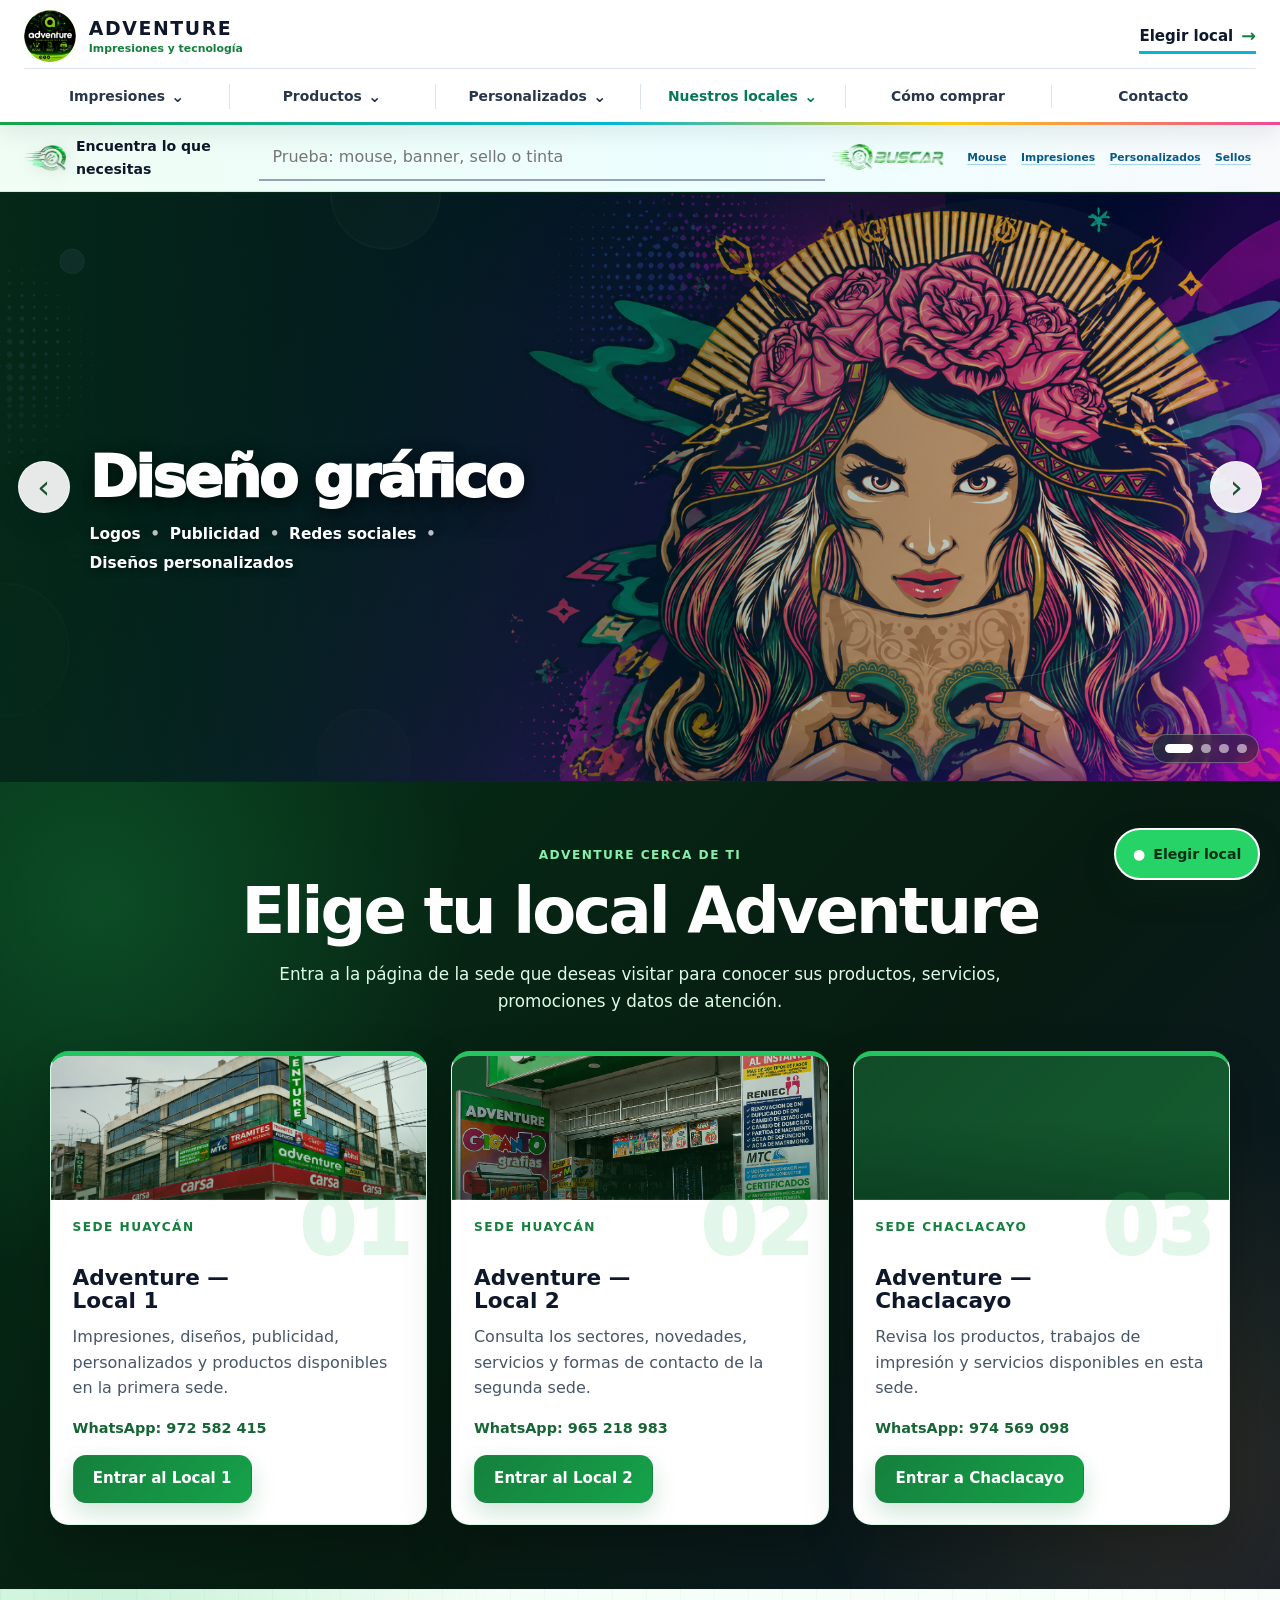
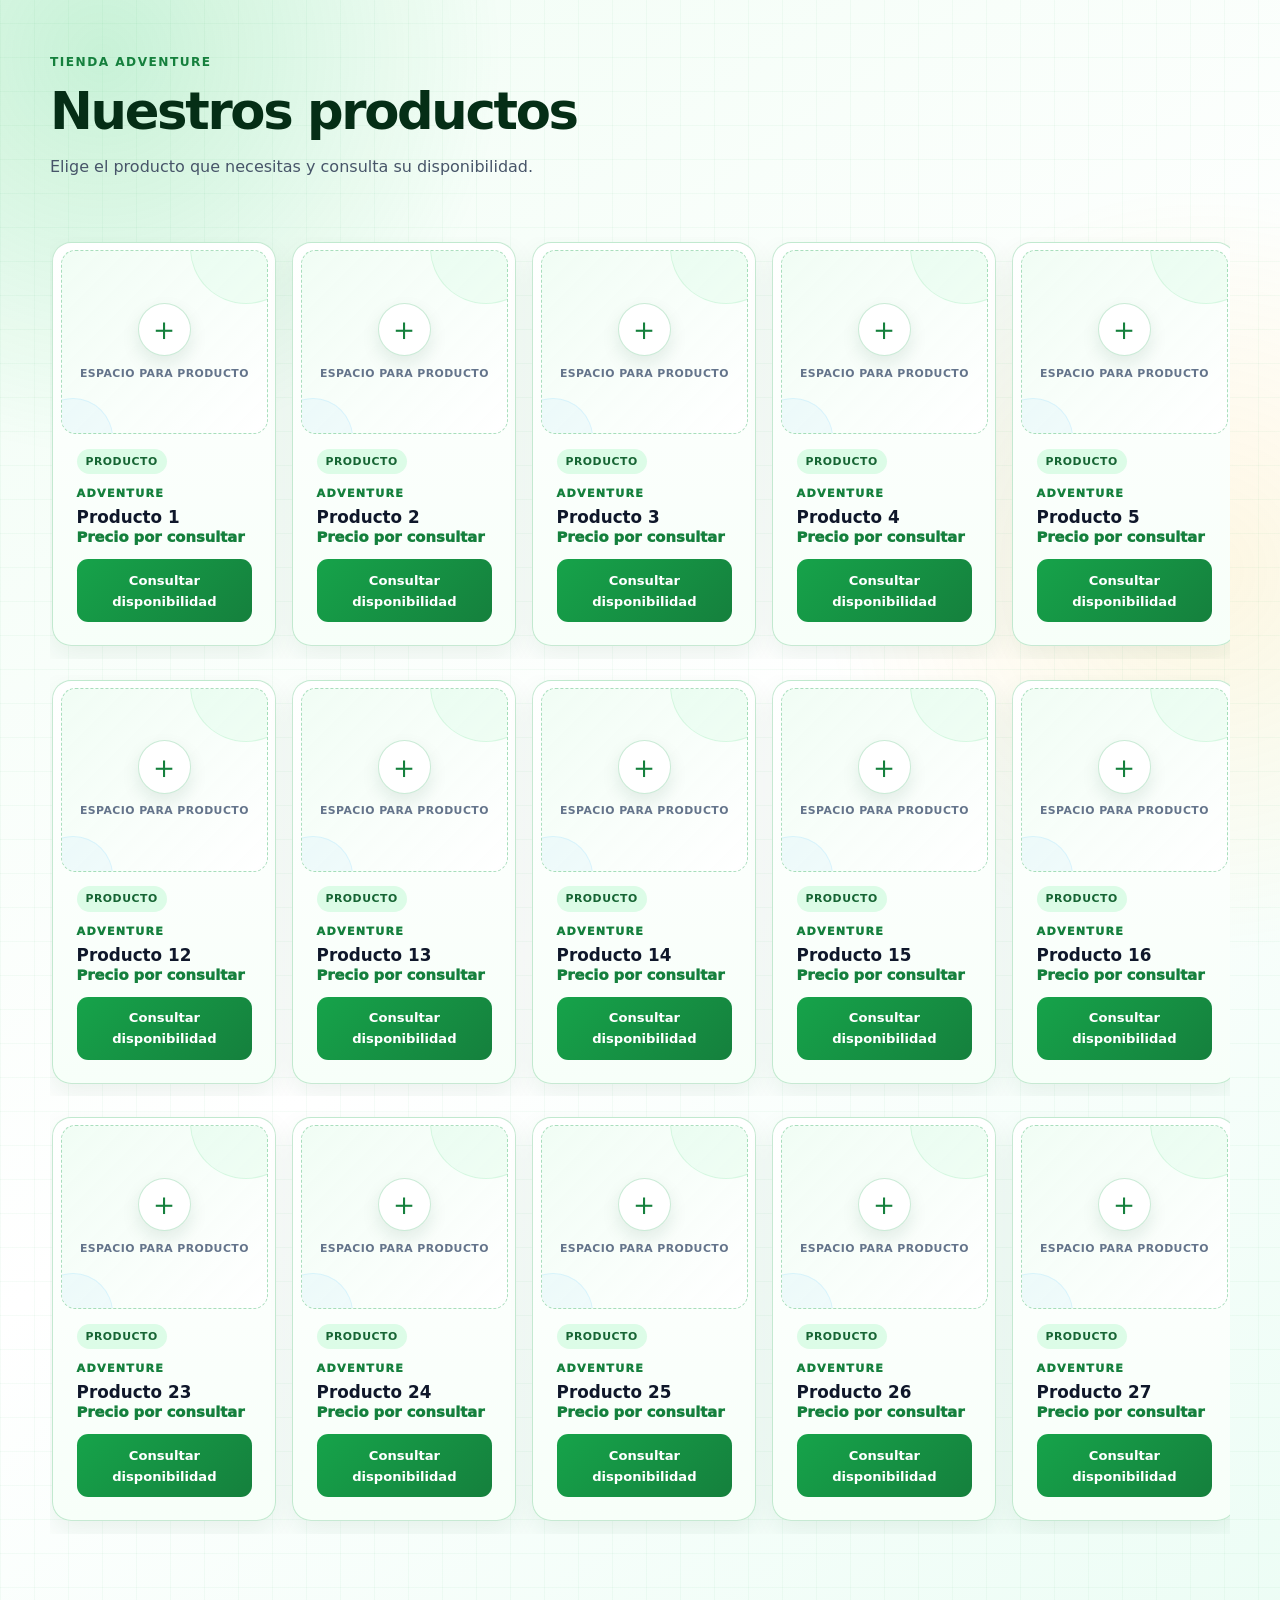
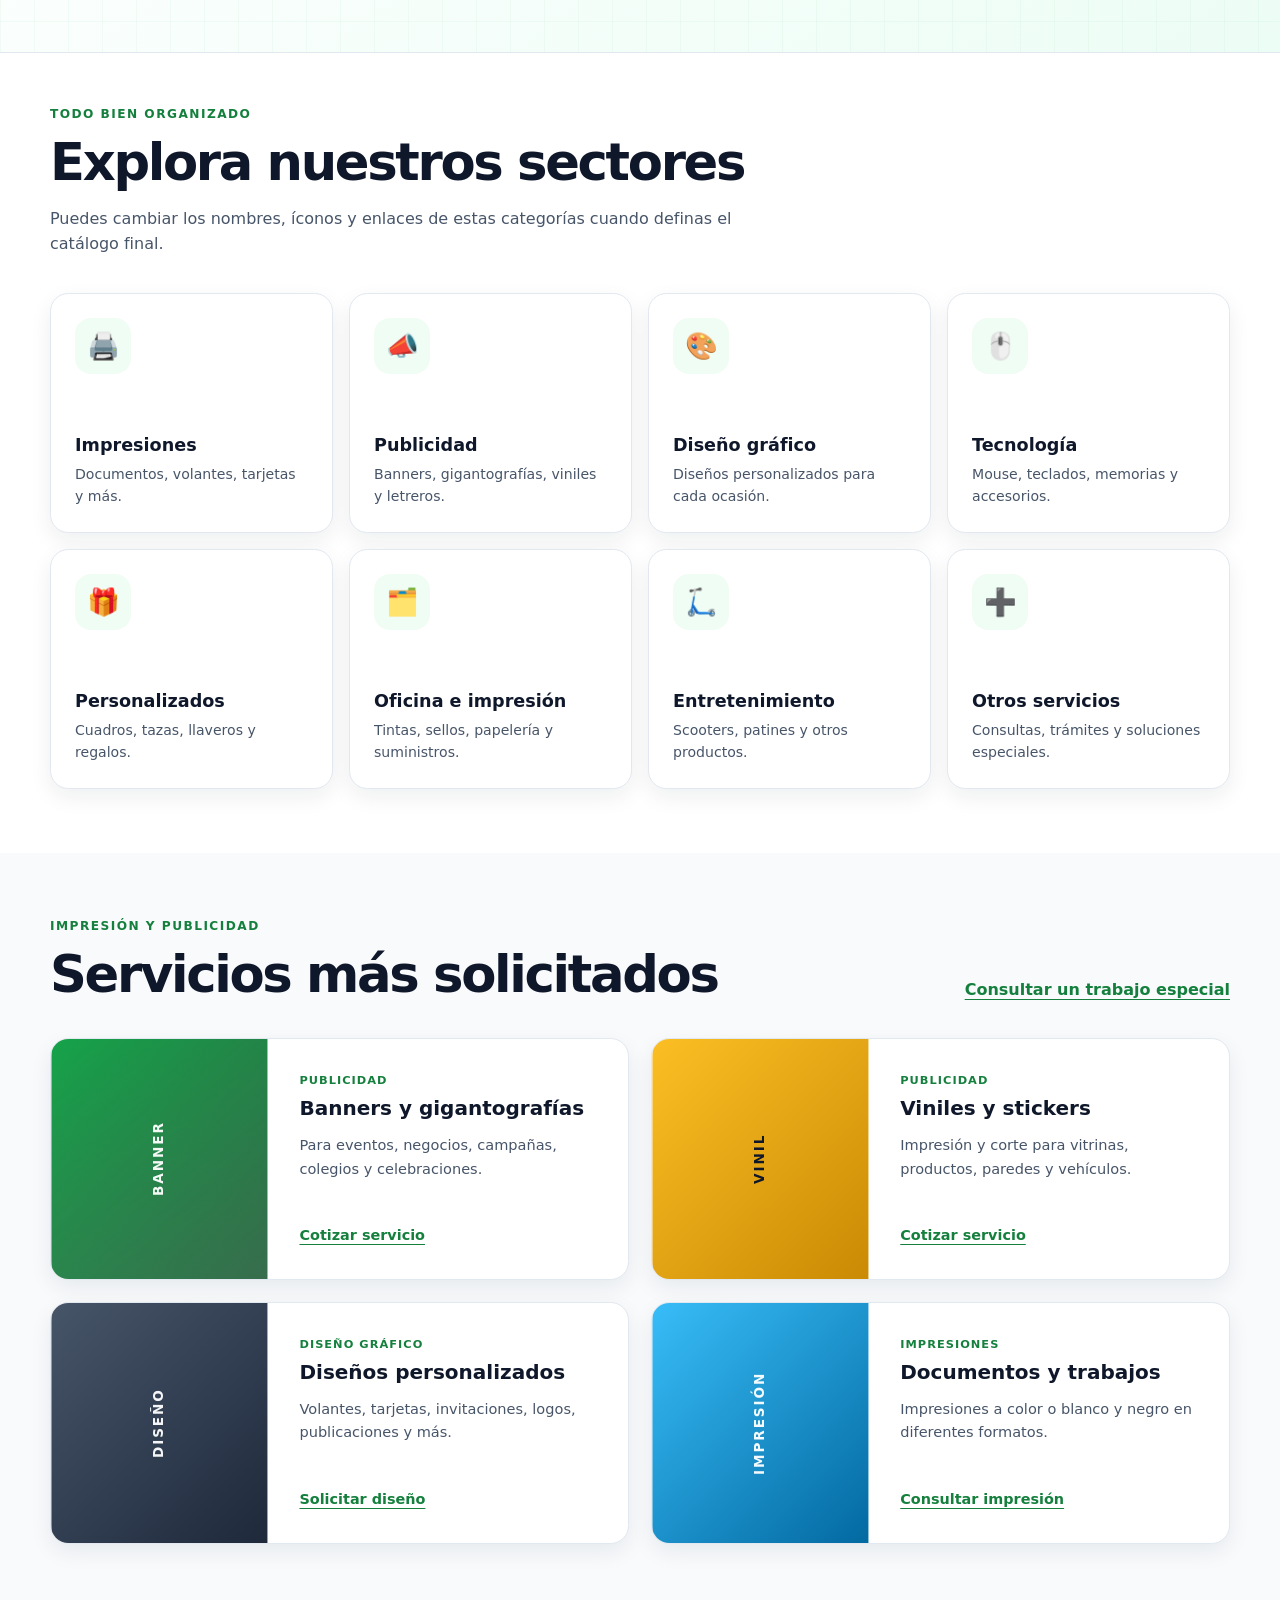
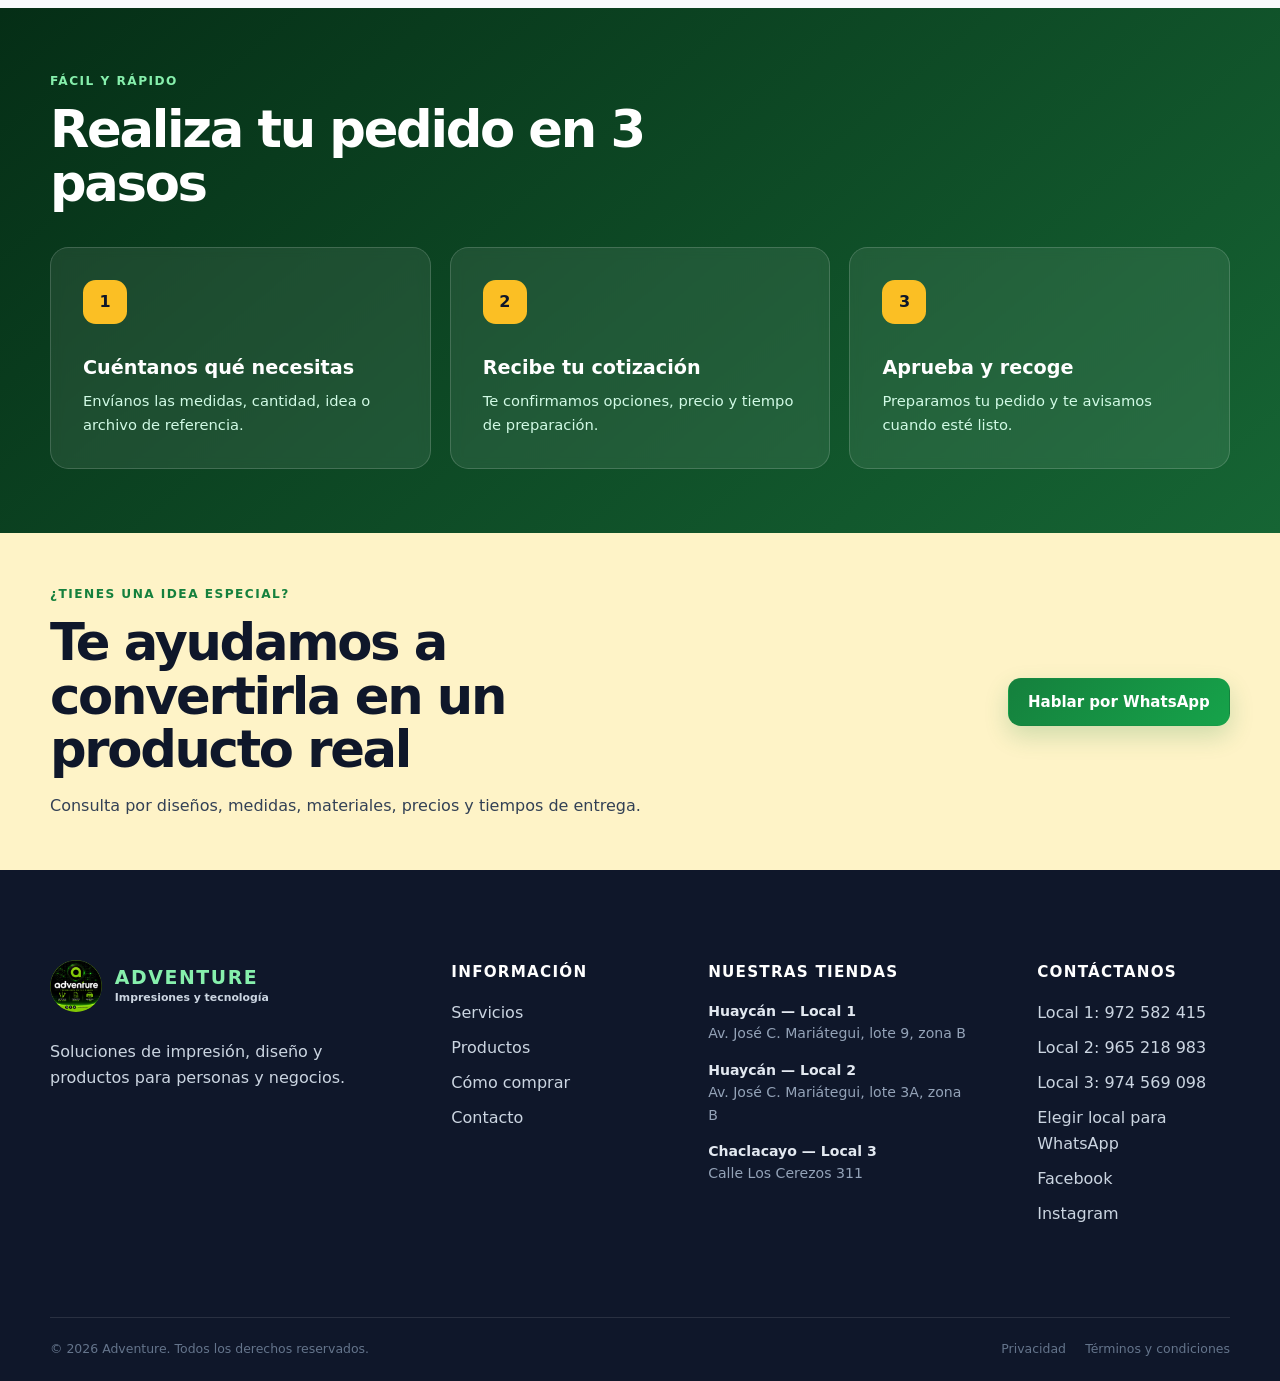
==== commit 86a50900: "Add files via upload" ====
--- a/index.html
+++ b/index.html
@@ -116,14 +116,77 @@
         </div>
       </section>
 
-      <section class="portada-adventure" aria-label="Presentación principal de Adventure">
-        <div class="portada-adventure__contenedor">
-          <img
-            src="portadaadventure.png"
-            alt="Adventure: diseño, impresión, tecnología, artículos para diseño y trámites digitales"
-            width="1942"
-            height="809"
-          >
+      <section class="portada-categorias" aria-label="Servicios destacados de Adventure">
+        <div class="carrusel-categorias carrusel-categorias--portada" data-carrusel-categorias aria-label="Servicios destacados">
+          <div class="carrusel-categorias__ventana">
+            <div class="carrusel-categorias__pista">
+              <!-- Imagen horizontal: diseno1.png -->
+              <article class="categoria-publicidad categoria-publicidad--diseno-grafico" data-categoria-slide aria-label="Diseño gráfico">
+                <div class="categoria-publicidad__texto">
+                  <h3>Diseño gráfico</h3>
+                  <ul class="categoria-publicidad__detalles" aria-label="Servicios de diseño gráfico">
+                    <li>Logos</li>
+                    <li>Publicidad</li>
+                    <li>Redes sociales</li>
+                    <li>Diseños personalizados</li>
+                  </ul>
+                </div>
+              </article>
+
+              <!-- Imagen horizontal: diseno2.png -->
+              <article class="categoria-publicidad categoria-publicidad--volantes" data-categoria-slide aria-label="Volantes">
+                <div class="categoria-publicidad__texto">
+                  <h3>Volantes</h3>
+                  <ul class="categoria-publicidad__detalles" aria-label="Tipos de volantes">
+                    <li>Publicitarios</li>
+                    <li>Promocionales</li>
+                    <li>Informativos</li>
+                    <li>Para eventos</li>
+                  </ul>
+                </div>
+              </article>
+
+              <!-- Imagen horizontal: diseno3.png -->
+              <article class="categoria-publicidad categoria-publicidad--tarjetas" data-categoria-slide aria-label="Tarjetas">
+                <div class="categoria-publicidad__texto">
+                  <h3>Tarjetas</h3>
+                  <ul class="categoria-publicidad__detalles" aria-label="Tipos de tarjetas">
+                    <li>Presentación</li>
+                    <li>Invitaciones</li>
+                    <li>Personales</li>
+                    <li>Digitales</li>
+                  </ul>
+                </div>
+              </article>
+
+              <!-- Imagen horizontal: diseno4.png -->
+              <article class="categoria-publicidad categoria-publicidad--disenos" id="personalizados" data-categoria-slide aria-label="Diseños personalizados">
+                <div class="categoria-publicidad__texto">
+                  <h3>Diseños personalizados</h3>
+                  <ul class="categoria-publicidad__detalles" aria-label="Diseños personalizados">
+                    <li>Para negocios</li>
+                    <li>Para eventos</li>
+                    <li>Para impresión</li>
+                    <li>A tu medida</li>
+                  </ul>
+                </div>
+              </article>
+            </div>
+          </div>
+
+          <button class="carrusel-categorias__flecha carrusel-categorias__flecha--anterior" type="button" data-categoria-anterior aria-label="Ver categoría anterior">
+            <span aria-hidden="true">‹</span>
+          </button>
+          <button class="carrusel-categorias__flecha carrusel-categorias__flecha--siguiente" type="button" data-categoria-siguiente aria-label="Ver categoría siguiente">
+            <span aria-hidden="true">›</span>
+          </button>
+
+          <div class="carrusel-categorias__puntos" aria-label="Seleccionar categoría">
+            <button class="esta-activo" type="button" data-categoria-punto="0" aria-label="Mostrar Diseño gráfico" aria-current="true"></button>
+            <button type="button" data-categoria-punto="1" aria-label="Mostrar Volantes"></button>
+            <button type="button" data-categoria-punto="2" aria-label="Mostrar Tarjetas"></button>
+            <button type="button" data-categoria-punto="3" aria-label="Mostrar Diseños personalizados"></button>
+          </div>
         </div>
       </section>
 
@@ -187,541 +250,639 @@
 
           <div class="rejilla-productos-destacados" id="vitrina-productos">
             <div class="fila-productos" aria-label="Fila 1 de productos destacados">
-              <article class="producto-destacado" data-busqueda="calculadora casio fx 350 ms 2 tecnología colegio oficina">
+              <article class="producto-destacado producto-destacado--vacio" data-busqueda="">
                 <div class="producto-destacado__imagen producto-destacado__imagen--verde">
-                  <img src="producto-casio.png" alt="Calculadora Casio FX-350 MS 2">
-                  <span class="producto-destacado__fallback" aria-hidden="true">🧮</span>
-                </div>
-                <div class="producto-destacado__contenido">
-                  <span class="producto-destacado__etiqueta">Calculadoras</span>
-                  <p class="producto-destacado__marca">CASIO</p>
-                  <h3>FX-350 MS 2</h3>
-                  <p>Calculadora científica para colegio, instituto y universidad.</p>
-                  <strong class="producto-destacado__precio">S/56.00</strong>
-                  <a href="https://wa.me/51972582415?text=Hola%20Adventure,%20deseo%20la%20calculadora%20Casio%20FX-350%20MS%202" target="_blank" rel="noopener noreferrer">Comprar por WhatsApp</a>
-                </div>
-              </article>
-
-              <article class="producto-destacado" data-busqueda="otg tipo c adaptador usb celular tecnología">
+                  <!-- Espacio vacío. Para agregar un producto, inserta aquí: <img src="producto-01.png" alt="Producto 1"> -->
+                  <span class="producto-destacado__fallback" aria-hidden="true">
+                    <span class="producto-destacado__suma">＋</span>
+                    <small>Espacio para producto</small>
+                  </span>
+                </div>
+
+                <div class="producto-destacado__contenido">
+                  <span class="producto-destacado__etiqueta">Producto</span>
+                  <p class="producto-destacado__marca">ADVENTURE</p>
+                  <h3>Producto 1</h3>
+                  <p>Descripción del producto 1.</p>
+                  <strong class="producto-destacado__precio">Precio por consultar</strong>
+                  <a href="#locales">Consultar disponibilidad</a>
+                </div>
+              </article>
+
+              <article class="producto-destacado producto-destacado--vacio" data-busqueda="">
                 <div class="producto-destacado__imagen producto-destacado__imagen--amarillo">
-                  <img src="producto-otg.png" alt="Adaptador OTG Tipo C">
-                  <span class="producto-destacado__fallback" aria-hidden="true">🔌</span>
-                </div>
-                <div class="producto-destacado__contenido">
-                  <span class="producto-destacado__etiqueta">Adaptadores</span>
-                  <p class="producto-destacado__marca">OTG</p>
-                  <h3>Adaptador Tipo C</h3>
-                  <p>Conecta memorias y accesorios USB directamente a tu celular.</p>
-                  <strong class="producto-destacado__precio">S/10.90</strong>
-                  <a href="https://wa.me/51972582415?text=Hola%20Adventure,%20deseo%20el%20OTG%20Tipo%20C" target="_blank" rel="noopener noreferrer">Comprar por WhatsApp</a>
-                </div>
-              </article>
-
-              <article class="producto-destacado" data-busqueda="hub astrom 4 en 1 usb computadora laptop tecnología">
+                  <!-- Espacio vacío. Para agregar un producto, inserta aquí: <img src="producto-02.png" alt="Producto 2"> -->
+                  <span class="producto-destacado__fallback" aria-hidden="true">
+                    <span class="producto-destacado__suma">＋</span>
+                    <small>Espacio para producto</small>
+                  </span>
+                </div>
+
+                <div class="producto-destacado__contenido">
+                  <span class="producto-destacado__etiqueta">Producto</span>
+                  <p class="producto-destacado__marca">ADVENTURE</p>
+                  <h3>Producto 2</h3>
+                  <p>Descripción del producto 2.</p>
+                  <strong class="producto-destacado__precio">Precio por consultar</strong>
+                  <a href="#locales">Consultar disponibilidad</a>
+                </div>
+              </article>
+
+              <article class="producto-destacado producto-destacado--vacio" data-busqueda="">
                 <div class="producto-destacado__imagen producto-destacado__imagen--azul">
-                  <img src="producto-hub-astrom.png" alt="HUB Astrom USB 4 en 1">
-                  <span class="producto-destacado__fallback" aria-hidden="true">🔗</span>
-                </div>
-                <div class="producto-destacado__contenido">
-                  <span class="producto-destacado__etiqueta">Accesorios</span>
-                  <p class="producto-destacado__marca">ASTROM</p>
-                  <h3>HUB USB 4 en 1</h3>
-                  <p>Amplía un puerto USB y conecta varios dispositivos a la vez.</p>
-                  <strong class="producto-destacado__precio">S/16.90</strong>
-                  <a href="https://wa.me/51972582415?text=Hola%20Adventure,%20deseo%20el%20HUB%20Astrom%204%20en%201" target="_blank" rel="noopener noreferrer">Comprar por WhatsApp</a>
-                </div>
-              </article>
-
-              <article class="producto-destacado" data-busqueda="estabilizador gtx corriente computadora protección tecnología">
-                <div class="producto-destacado__imagen producto-destacado__imagen--oscuro">
-                  <img src="producto-estabilizador-gtx.png" alt="Estabilizador GTX">
-                  <span class="producto-destacado__fallback" aria-hidden="true">⚡</span>
-                </div>
-                <div class="producto-destacado__contenido">
-                  <span class="producto-destacado__etiqueta">Protección eléctrica</span>
-                  <p class="producto-destacado__marca">GTX</p>
-                  <h3>Estabilizador</h3>
-                  <p>Protege computadoras y equipos frente a variaciones eléctricas.</p>
-                  <strong class="producto-destacado__precio">S/69.90</strong>
-                  <a href="https://wa.me/51972582415?text=Hola%20Adventure,%20deseo%20el%20estabilizador%20GTX" target="_blank" rel="noopener noreferrer">Comprar por WhatsApp</a>
-                </div>
-              </article>
-
-              <article class="producto-destacado" data-busqueda="game pad halion ha 7002 mando control gamer juego oferta">
+                  <!-- Espacio vacío. Para agregar un producto, inserta aquí: <img src="producto-03.png" alt="Producto 3"> -->
+                  <span class="producto-destacado__fallback" aria-hidden="true">
+                    <span class="producto-destacado__suma">＋</span>
+                    <small>Espacio para producto</small>
+                  </span>
+                </div>
+
+                <div class="producto-destacado__contenido">
+                  <span class="producto-destacado__etiqueta">Producto</span>
+                  <p class="producto-destacado__marca">ADVENTURE</p>
+                  <h3>Producto 3</h3>
+                  <p>Descripción del producto 3.</p>
+                  <strong class="producto-destacado__precio">Precio por consultar</strong>
+                  <a href="#locales">Consultar disponibilidad</a>
+                </div>
+              </article>
+
+              <article class="producto-destacado producto-destacado--vacio" data-busqueda="">
+                <div class="producto-destacado__imagen producto-destacado__imagen--naranja">
+                  <!-- Espacio vacío. Para agregar un producto, inserta aquí: <img src="producto-04.png" alt="Producto 4"> -->
+                  <span class="producto-destacado__fallback" aria-hidden="true">
+                    <span class="producto-destacado__suma">＋</span>
+                    <small>Espacio para producto</small>
+                  </span>
+                </div>
+
+                <div class="producto-destacado__contenido">
+                  <span class="producto-destacado__etiqueta">Producto</span>
+                  <p class="producto-destacado__marca">ADVENTURE</p>
+                  <h3>Producto 4</h3>
+                  <p>Descripción del producto 4.</p>
+                  <strong class="producto-destacado__precio">Precio por consultar</strong>
+                  <a href="#locales">Consultar disponibilidad</a>
+                </div>
+              </article>
+
+              <article class="producto-destacado producto-destacado--vacio" data-busqueda="">
+                <div class="producto-destacado__imagen producto-destacado__imagen--morado">
+                  <!-- Espacio vacío. Para agregar un producto, inserta aquí: <img src="producto-05.png" alt="Producto 5"> -->
+                  <span class="producto-destacado__fallback" aria-hidden="true">
+                    <span class="producto-destacado__suma">＋</span>
+                    <small>Espacio para producto</small>
+                  </span>
+                </div>
+
+                <div class="producto-destacado__contenido">
+                  <span class="producto-destacado__etiqueta">Producto</span>
+                  <p class="producto-destacado__marca">ADVENTURE</p>
+                  <h3>Producto 5</h3>
+                  <p>Descripción del producto 5.</p>
+                  <strong class="producto-destacado__precio">Precio por consultar</strong>
+                  <a href="#locales">Consultar disponibilidad</a>
+                </div>
+              </article>
+
+              <article class="producto-destacado producto-destacado--vacio" data-busqueda="">
                 <div class="producto-destacado__imagen producto-destacado__imagen--rojo">
-                  <span class="producto-destacado__oferta">OFERTA</span>
-                  <img src="producto-gamepad-halion.png" alt="Game Pad Halion HA-7002">
-                  <span class="producto-destacado__fallback" aria-hidden="true">🎮</span>
-                </div>
-                <div class="producto-destacado__contenido">
-                  <span class="producto-destacado__etiqueta">Gaming</span>
-                  <p class="producto-destacado__marca">HALION</p>
-                  <h3>Game Pad HA-7002</h3>
-                  <p>Control para disfrutar juegos en computadora con mayor comodidad.</p>
-                  <div class="producto-destacado__precios"><strong class="producto-destacado__precio">S/29.90</strong><del>S/54.00</del></div>
-                  <a href="https://wa.me/51972582415?text=Hola%20Adventure,%20deseo%20el%20Game%20Pad%20Halion%20HA-7002" target="_blank" rel="noopener noreferrer">Comprar por WhatsApp</a>
-                </div>
-              </article>
-
-              <article class="producto-destacado" data-busqueda="audífono halion ha s2 sonido música oferta tecnología">
+                  <!-- Espacio vacío. Para agregar un producto, inserta aquí: <img src="producto-06.png" alt="Producto 6"> -->
+                  <span class="producto-destacado__fallback" aria-hidden="true">
+                    <span class="producto-destacado__suma">＋</span>
+                    <small>Espacio para producto</small>
+                  </span>
+                </div>
+
+                <div class="producto-destacado__contenido">
+                  <span class="producto-destacado__etiqueta">Producto</span>
+                  <p class="producto-destacado__marca">ADVENTURE</p>
+                  <h3>Producto 6</h3>
+                  <p>Descripción del producto 6.</p>
+                  <strong class="producto-destacado__precio">Precio por consultar</strong>
+                  <a href="#locales">Consultar disponibilidad</a>
+                </div>
+              </article>
+
+              <article class="producto-destacado producto-destacado--vacio" data-busqueda="">
+                <div class="producto-destacado__imagen producto-destacado__imagen--verde">
+                  <!-- Espacio vacío. Para agregar un producto, inserta aquí: <img src="producto-07.png" alt="Producto 7"> -->
+                  <span class="producto-destacado__fallback" aria-hidden="true">
+                    <span class="producto-destacado__suma">＋</span>
+                    <small>Espacio para producto</small>
+                  </span>
+                </div>
+
+                <div class="producto-destacado__contenido">
+                  <span class="producto-destacado__etiqueta">Producto</span>
+                  <p class="producto-destacado__marca">ADVENTURE</p>
+                  <h3>Producto 7</h3>
+                  <p>Descripción del producto 7.</p>
+                  <strong class="producto-destacado__precio">Precio por consultar</strong>
+                  <a href="#locales">Consultar disponibilidad</a>
+                </div>
+              </article>
+
+              <article class="producto-destacado producto-destacado--vacio" data-busqueda="">
+                <div class="producto-destacado__imagen producto-destacado__imagen--amarillo">
+                  <!-- Espacio vacío. Para agregar un producto, inserta aquí: <img src="producto-08.png" alt="Producto 8"> -->
+                  <span class="producto-destacado__fallback" aria-hidden="true">
+                    <span class="producto-destacado__suma">＋</span>
+                    <small>Espacio para producto</small>
+                  </span>
+                </div>
+
+                <div class="producto-destacado__contenido">
+                  <span class="producto-destacado__etiqueta">Producto</span>
+                  <p class="producto-destacado__marca">ADVENTURE</p>
+                  <h3>Producto 8</h3>
+                  <p>Descripción del producto 8.</p>
+                  <strong class="producto-destacado__precio">Precio por consultar</strong>
+                  <a href="#locales">Consultar disponibilidad</a>
+                </div>
+              </article>
+
+              <article class="producto-destacado producto-destacado--vacio" data-busqueda="">
                 <div class="producto-destacado__imagen producto-destacado__imagen--azul">
-                  <img src="producto-audifono-halion.png" alt="Audífono Halion HA-S2">
-                  <span class="producto-destacado__fallback" aria-hidden="true">🎧</span>
-                </div>
-                <div class="producto-destacado__contenido">
-                  <span class="producto-destacado__etiqueta">Audio</span>
-                  <p class="producto-destacado__marca">HALION</p>
-                  <h3>Audífono HA-S2</h3>
-                  <p>Audio cómodo para música, clases, llamadas y entretenimiento.</p>
-                  <div class="producto-destacado__precios"><strong class="producto-destacado__precio">S/35.00</strong><del>S/59.00</del></div>
-                  <a href="https://wa.me/51972582415?text=Hola%20Adventure,%20deseo%20el%20audífono%20Halion%20HA-S2" target="_blank" rel="noopener noreferrer">Comprar por WhatsApp</a>
-                </div>
-              </article>
-
-              <article class="producto-destacado" data-busqueda="parlantes klip xtreme kss 310 sonido música oferta">
+                  <!-- Espacio vacío. Para agregar un producto, inserta aquí: <img src="producto-09.png" alt="Producto 9"> -->
+                  <span class="producto-destacado__fallback" aria-hidden="true">
+                    <span class="producto-destacado__suma">＋</span>
+                    <small>Espacio para producto</small>
+                  </span>
+                </div>
+
+                <div class="producto-destacado__contenido">
+                  <span class="producto-destacado__etiqueta">Producto</span>
+                  <p class="producto-destacado__marca">ADVENTURE</p>
+                  <h3>Producto 9</h3>
+                  <p>Descripción del producto 9.</p>
+                  <strong class="producto-destacado__precio">Precio por consultar</strong>
+                  <a href="#locales">Consultar disponibilidad</a>
+                </div>
+              </article>
+
+              <article class="producto-destacado producto-destacado--vacio" data-busqueda="">
+                <div class="producto-destacado__imagen producto-destacado__imagen--naranja">
+                  <!-- Espacio vacío. Para agregar un producto, inserta aquí: <img src="producto-10.png" alt="Producto 10"> -->
+                  <span class="producto-destacado__fallback" aria-hidden="true">
+                    <span class="producto-destacado__suma">＋</span>
+                    <small>Espacio para producto</small>
+                  </span>
+                </div>
+
+                <div class="producto-destacado__contenido">
+                  <span class="producto-destacado__etiqueta">Producto</span>
+                  <p class="producto-destacado__marca">ADVENTURE</p>
+                  <h3>Producto 10</h3>
+                  <p>Descripción del producto 10.</p>
+                  <strong class="producto-destacado__precio">Precio por consultar</strong>
+                  <a href="#locales">Consultar disponibilidad</a>
+                </div>
+              </article>
+
+              <article class="producto-destacado producto-destacado--vacio" data-busqueda="">
                 <div class="producto-destacado__imagen producto-destacado__imagen--morado">
-                  <img src="producto-parlantes-klip.png" alt="Parlantes Klip Xtreme KSS-310">
-                  <span class="producto-destacado__fallback" aria-hidden="true">🔊</span>
-                </div>
-                <div class="producto-destacado__contenido">
-                  <span class="producto-destacado__etiqueta">Audio</span>
-                  <p class="producto-destacado__marca">KLIP XTREME</p>
-                  <h3>Parlantes KSS-310</h3>
-                  <p>Parlantes compactos para computadora, oficina o habitación.</p>
-                  <div class="producto-destacado__precios"><strong class="producto-destacado__precio">S/29.90</strong><del>S/42.00</del></div>
-                  <a href="https://wa.me/51972582415?text=Hola%20Adventure,%20deseo%20los%20parlantes%20Klip%20Xtreme%20KSS-310" target="_blank" rel="noopener noreferrer">Comprar por WhatsApp</a>
-                </div>
-              </article>
-
-              <article class="producto-destacado" data-busqueda="teclado cybertel explorer gk1002 gamer computadora tecnología">
+                  <!-- Espacio vacío. Para agregar un producto, inserta aquí: <img src="producto-11.png" alt="Producto 11"> -->
+                  <span class="producto-destacado__fallback" aria-hidden="true">
+                    <span class="producto-destacado__suma">＋</span>
+                    <small>Espacio para producto</small>
+                  </span>
+                </div>
+
+                <div class="producto-destacado__contenido">
+                  <span class="producto-destacado__etiqueta">Producto</span>
+                  <p class="producto-destacado__marca">ADVENTURE</p>
+                  <h3>Producto 11</h3>
+                  <p>Descripción del producto 11.</p>
+                  <strong class="producto-destacado__precio">Precio por consultar</strong>
+                  <a href="#locales">Consultar disponibilidad</a>
+                </div>
+              </article>
+            </div>
+
+            <div class="fila-productos" aria-label="Fila 2 de productos destacados">
+              <article class="producto-destacado producto-destacado--vacio" data-busqueda="">
+                <div class="producto-destacado__imagen producto-destacado__imagen--rojo">
+                  <!-- Espacio vacío. Para agregar un producto, inserta aquí: <img src="producto-12.png" alt="Producto 12"> -->
+                  <span class="producto-destacado__fallback" aria-hidden="true">
+                    <span class="producto-destacado__suma">＋</span>
+                    <small>Espacio para producto</small>
+                  </span>
+                </div>
+
+                <div class="producto-destacado__contenido">
+                  <span class="producto-destacado__etiqueta">Producto</span>
+                  <p class="producto-destacado__marca">ADVENTURE</p>
+                  <h3>Producto 12</h3>
+                  <p>Descripción del producto 12.</p>
+                  <strong class="producto-destacado__precio">Precio por consultar</strong>
+                  <a href="#locales">Consultar disponibilidad</a>
+                </div>
+              </article>
+
+              <article class="producto-destacado producto-destacado--vacio" data-busqueda="">
+                <div class="producto-destacado__imagen producto-destacado__imagen--verde">
+                  <!-- Espacio vacío. Para agregar un producto, inserta aquí: <img src="producto-13.png" alt="Producto 13"> -->
+                  <span class="producto-destacado__fallback" aria-hidden="true">
+                    <span class="producto-destacado__suma">＋</span>
+                    <small>Espacio para producto</small>
+                  </span>
+                </div>
+
+                <div class="producto-destacado__contenido">
+                  <span class="producto-destacado__etiqueta">Producto</span>
+                  <p class="producto-destacado__marca">ADVENTURE</p>
+                  <h3>Producto 13</h3>
+                  <p>Descripción del producto 13.</p>
+                  <strong class="producto-destacado__precio">Precio por consultar</strong>
+                  <a href="#locales">Consultar disponibilidad</a>
+                </div>
+              </article>
+
+              <article class="producto-destacado producto-destacado--vacio" data-busqueda="">
+                <div class="producto-destacado__imagen producto-destacado__imagen--amarillo">
+                  <!-- Espacio vacío. Para agregar un producto, inserta aquí: <img src="producto-14.png" alt="Producto 14"> -->
+                  <span class="producto-destacado__fallback" aria-hidden="true">
+                    <span class="producto-destacado__suma">＋</span>
+                    <small>Espacio para producto</small>
+                  </span>
+                </div>
+
+                <div class="producto-destacado__contenido">
+                  <span class="producto-destacado__etiqueta">Producto</span>
+                  <p class="producto-destacado__marca">ADVENTURE</p>
+                  <h3>Producto 14</h3>
+                  <p>Descripción del producto 14.</p>
+                  <strong class="producto-destacado__precio">Precio por consultar</strong>
+                  <a href="#locales">Consultar disponibilidad</a>
+                </div>
+              </article>
+
+              <article class="producto-destacado producto-destacado--vacio" data-busqueda="">
+                <div class="producto-destacado__imagen producto-destacado__imagen--azul">
+                  <!-- Espacio vacío. Para agregar un producto, inserta aquí: <img src="producto-15.png" alt="Producto 15"> -->
+                  <span class="producto-destacado__fallback" aria-hidden="true">
+                    <span class="producto-destacado__suma">＋</span>
+                    <small>Espacio para producto</small>
+                  </span>
+                </div>
+
+                <div class="producto-destacado__contenido">
+                  <span class="producto-destacado__etiqueta">Producto</span>
+                  <p class="producto-destacado__marca">ADVENTURE</p>
+                  <h3>Producto 15</h3>
+                  <p>Descripción del producto 15.</p>
+                  <strong class="producto-destacado__precio">Precio por consultar</strong>
+                  <a href="#locales">Consultar disponibilidad</a>
+                </div>
+              </article>
+
+              <article class="producto-destacado producto-destacado--vacio" data-busqueda="">
                 <div class="producto-destacado__imagen producto-destacado__imagen--naranja">
-                  <img src="producto-teclado-cybertel.png" alt="Teclado Cybertel Explorer GK1002">
-                  <span class="producto-destacado__fallback" aria-hidden="true">⌨️</span>
-                </div>
-                <div class="producto-destacado__contenido">
-                  <span class="producto-destacado__etiqueta">Gaming</span>
-                  <p class="producto-destacado__marca">CYBERTEL</p>
-                  <h3>Explorer GK1002</h3>
-                  <p>Teclado para una experiencia cómoda de trabajo y juego.</p>
-                  <strong class="producto-destacado__precio">S/123.00</strong>
-                  <a href="https://wa.me/51972582415?text=Hola%20Adventure,%20deseo%20el%20teclado%20Cybertel%20Explorer%20GK1002" target="_blank" rel="noopener noreferrer">Comprar por WhatsApp</a>
-                </div>
-              </article>
-
-              <article class="producto-destacado" data-busqueda="cooler vortex 2 ab 007 laptop ventilador tecnología">
+                  <!-- Espacio vacío. Para agregar un producto, inserta aquí: <img src="producto-16.png" alt="Producto 16"> -->
+                  <span class="producto-destacado__fallback" aria-hidden="true">
+                    <span class="producto-destacado__suma">＋</span>
+                    <small>Espacio para producto</small>
+                  </span>
+                </div>
+
+                <div class="producto-destacado__contenido">
+                  <span class="producto-destacado__etiqueta">Producto</span>
+                  <p class="producto-destacado__marca">ADVENTURE</p>
+                  <h3>Producto 16</h3>
+                  <p>Descripción del producto 16.</p>
+                  <strong class="producto-destacado__precio">Precio por consultar</strong>
+                  <a href="#locales">Consultar disponibilidad</a>
+                </div>
+              </article>
+
+              <article class="producto-destacado producto-destacado--vacio" data-busqueda="">
+                <div class="producto-destacado__imagen producto-destacado__imagen--morado">
+                  <!-- Espacio vacío. Para agregar un producto, inserta aquí: <img src="producto-17.png" alt="Producto 17"> -->
+                  <span class="producto-destacado__fallback" aria-hidden="true">
+                    <span class="producto-destacado__suma">＋</span>
+                    <small>Espacio para producto</small>
+                  </span>
+                </div>
+
+                <div class="producto-destacado__contenido">
+                  <span class="producto-destacado__etiqueta">Producto</span>
+                  <p class="producto-destacado__marca">ADVENTURE</p>
+                  <h3>Producto 17</h3>
+                  <p>Descripción del producto 17.</p>
+                  <strong class="producto-destacado__precio">Precio por consultar</strong>
+                  <a href="#locales">Consultar disponibilidad</a>
+                </div>
+              </article>
+
+              <article class="producto-destacado producto-destacado--vacio" data-busqueda="">
+                <div class="producto-destacado__imagen producto-destacado__imagen--rojo">
+                  <!-- Espacio vacío. Para agregar un producto, inserta aquí: <img src="producto-18.png" alt="Producto 18"> -->
+                  <span class="producto-destacado__fallback" aria-hidden="true">
+                    <span class="producto-destacado__suma">＋</span>
+                    <small>Espacio para producto</small>
+                  </span>
+                </div>
+
+                <div class="producto-destacado__contenido">
+                  <span class="producto-destacado__etiqueta">Producto</span>
+                  <p class="producto-destacado__marca">ADVENTURE</p>
+                  <h3>Producto 18</h3>
+                  <p>Descripción del producto 18.</p>
+                  <strong class="producto-destacado__precio">Precio por consultar</strong>
+                  <a href="#locales">Consultar disponibilidad</a>
+                </div>
+              </article>
+
+              <article class="producto-destacado producto-destacado--vacio" data-busqueda="">
                 <div class="producto-destacado__imagen producto-destacado__imagen--verde">
-                  <img src="producto-cooler-vortex.png" alt="Cooler Vortex 2 AB-007">
-                  <span class="producto-destacado__fallback" aria-hidden="true">❄️</span>
-                </div>
-                <div class="producto-destacado__contenido">
-                  <span class="producto-destacado__etiqueta">Refrigeración</span>
-                  <p class="producto-destacado__marca">VORTEX</p>
-                  <h3>Cooler 2 AB-007</h3>
-                  <p>Base con ventilación para ayudar a mantener fresca tu laptop.</p>
-                  <strong class="producto-destacado__precio">S/43.00</strong>
-                  <a href="https://wa.me/51972582415?text=Hola%20Adventure,%20deseo%20el%20Cooler%20Vortex%202%20AB-007" target="_blank" rel="noopener noreferrer">Comprar por WhatsApp</a>
-                </div>
-              </article>
-
-              <article class="producto-destacado producto-destacado--vacio" data-busqueda="producto nuevo pendiente 01">
+                  <!-- Espacio vacío. Para agregar un producto, inserta aquí: <img src="producto-19.png" alt="Producto 19"> -->
+                  <span class="producto-destacado__fallback" aria-hidden="true">
+                    <span class="producto-destacado__suma">＋</span>
+                    <small>Espacio para producto</small>
+                  </span>
+                </div>
+
+                <div class="producto-destacado__contenido">
+                  <span class="producto-destacado__etiqueta">Producto</span>
+                  <p class="producto-destacado__marca">ADVENTURE</p>
+                  <h3>Producto 19</h3>
+                  <p>Descripción del producto 19.</p>
+                  <strong class="producto-destacado__precio">Precio por consultar</strong>
+                  <a href="#locales">Consultar disponibilidad</a>
+                </div>
+              </article>
+
+              <article class="producto-destacado producto-destacado--vacio" data-busqueda="">
+                <div class="producto-destacado__imagen producto-destacado__imagen--amarillo">
+                  <!-- Espacio vacío. Para agregar un producto, inserta aquí: <img src="producto-20.png" alt="Producto 20"> -->
+                  <span class="producto-destacado__fallback" aria-hidden="true">
+                    <span class="producto-destacado__suma">＋</span>
+                    <small>Espacio para producto</small>
+                  </span>
+                </div>
+
+                <div class="producto-destacado__contenido">
+                  <span class="producto-destacado__etiqueta">Producto</span>
+                  <p class="producto-destacado__marca">ADVENTURE</p>
+                  <h3>Producto 20</h3>
+                  <p>Descripción del producto 20.</p>
+                  <strong class="producto-destacado__precio">Precio por consultar</strong>
+                  <a href="#locales">Consultar disponibilidad</a>
+                </div>
+              </article>
+
+              <article class="producto-destacado producto-destacado--vacio" data-busqueda="">
+                <div class="producto-destacado__imagen producto-destacado__imagen--azul">
+                  <!-- Espacio vacío. Para agregar un producto, inserta aquí: <img src="producto-21.png" alt="Producto 21"> -->
+                  <span class="producto-destacado__fallback" aria-hidden="true">
+                    <span class="producto-destacado__suma">＋</span>
+                    <small>Espacio para producto</small>
+                  </span>
+                </div>
+
+                <div class="producto-destacado__contenido">
+                  <span class="producto-destacado__etiqueta">Producto</span>
+                  <p class="producto-destacado__marca">ADVENTURE</p>
+                  <h3>Producto 21</h3>
+                  <p>Descripción del producto 21.</p>
+                  <strong class="producto-destacado__precio">Precio por consultar</strong>
+                  <a href="#locales">Consultar disponibilidad</a>
+                </div>
+              </article>
+
+              <article class="producto-destacado producto-destacado--vacio" data-busqueda="">
+                <div class="producto-destacado__imagen producto-destacado__imagen--naranja">
+                  <!-- Espacio vacío. Para agregar un producto, inserta aquí: <img src="producto-22.png" alt="Producto 22"> -->
+                  <span class="producto-destacado__fallback" aria-hidden="true">
+                    <span class="producto-destacado__suma">＋</span>
+                    <small>Espacio para producto</small>
+                  </span>
+                </div>
+
+                <div class="producto-destacado__contenido">
+                  <span class="producto-destacado__etiqueta">Producto</span>
+                  <p class="producto-destacado__marca">ADVENTURE</p>
+                  <h3>Producto 22</h3>
+                  <p>Descripción del producto 22.</p>
+                  <strong class="producto-destacado__precio">Precio por consultar</strong>
+                  <a href="#locales">Consultar disponibilidad</a>
+                </div>
+              </article>
+            </div>
+
+            <div class="fila-productos" aria-label="Fila 3 de productos destacados">
+              <article class="producto-destacado producto-destacado--vacio" data-busqueda="">
+                <div class="producto-destacado__imagen producto-destacado__imagen--morado">
+                  <!-- Espacio vacío. Para agregar un producto, inserta aquí: <img src="producto-23.png" alt="Producto 23"> -->
+                  <span class="producto-destacado__fallback" aria-hidden="true">
+                    <span class="producto-destacado__suma">＋</span>
+                    <small>Espacio para producto</small>
+                  </span>
+                </div>
+
+                <div class="producto-destacado__contenido">
+                  <span class="producto-destacado__etiqueta">Producto</span>
+                  <p class="producto-destacado__marca">ADVENTURE</p>
+                  <h3>Producto 23</h3>
+                  <p>Descripción del producto 23.</p>
+                  <strong class="producto-destacado__precio">Precio por consultar</strong>
+                  <a href="#locales">Consultar disponibilidad</a>
+                </div>
+              </article>
+
+              <article class="producto-destacado producto-destacado--vacio" data-busqueda="">
+                <div class="producto-destacado__imagen producto-destacado__imagen--rojo">
+                  <!-- Espacio vacío. Para agregar un producto, inserta aquí: <img src="producto-24.png" alt="Producto 24"> -->
+                  <span class="producto-destacado__fallback" aria-hidden="true">
+                    <span class="producto-destacado__suma">＋</span>
+                    <small>Espacio para producto</small>
+                  </span>
+                </div>
+
+                <div class="producto-destacado__contenido">
+                  <span class="producto-destacado__etiqueta">Producto</span>
+                  <p class="producto-destacado__marca">ADVENTURE</p>
+                  <h3>Producto 24</h3>
+                  <p>Descripción del producto 24.</p>
+                  <strong class="producto-destacado__precio">Precio por consultar</strong>
+                  <a href="#locales">Consultar disponibilidad</a>
+                </div>
+              </article>
+
+              <article class="producto-destacado producto-destacado--vacio" data-busqueda="">
                 <div class="producto-destacado__imagen producto-destacado__imagen--verde">
-                  <span class="producto-destacado__fallback" aria-hidden="true">＋</span>
-                </div>
-                <div class="producto-destacado__contenido">
-                  <span class="producto-destacado__etiqueta">Nuevo</span>
-                  <p class="producto-destacado__marca">ADVENTURE</p>
-                  <h3>Producto nuevo 01</h3>
-                  <strong class="producto-destacado__precio">S/ --</strong>
-                  <a href="#locales">Consultar disponibilidad</a>
-                </div>
-              </article>
-
-              <article class="producto-destacado producto-destacado--vacio" data-busqueda="producto nuevo pendiente 02">
+                  <!-- Espacio vacío. Para agregar un producto, inserta aquí: <img src="producto-25.png" alt="Producto 25"> -->
+                  <span class="producto-destacado__fallback" aria-hidden="true">
+                    <span class="producto-destacado__suma">＋</span>
+                    <small>Espacio para producto</small>
+                  </span>
+                </div>
+
+                <div class="producto-destacado__contenido">
+                  <span class="producto-destacado__etiqueta">Producto</span>
+                  <p class="producto-destacado__marca">ADVENTURE</p>
+                  <h3>Producto 25</h3>
+                  <p>Descripción del producto 25.</p>
+                  <strong class="producto-destacado__precio">Precio por consultar</strong>
+                  <a href="#locales">Consultar disponibilidad</a>
+                </div>
+              </article>
+
+              <article class="producto-destacado producto-destacado--vacio" data-busqueda="">
                 <div class="producto-destacado__imagen producto-destacado__imagen--amarillo">
-                  <span class="producto-destacado__fallback" aria-hidden="true">＋</span>
-                </div>
-                <div class="producto-destacado__contenido">
-                  <span class="producto-destacado__etiqueta">Nuevo</span>
-                  <p class="producto-destacado__marca">ADVENTURE</p>
-                  <h3>Producto nuevo 02</h3>
-                  <strong class="producto-destacado__precio">S/ --</strong>
-                  <a href="#locales">Consultar disponibilidad</a>
-                </div>
-              </article>
-            </div>
-
-            <div class="fila-productos" aria-label="Fila 2 de productos destacados">
-              <article class="producto-destacado producto-destacado--vacio" data-busqueda="producto nuevo pendiente 03">
+                  <!-- Espacio vacío. Para agregar un producto, inserta aquí: <img src="producto-26.png" alt="Producto 26"> -->
+                  <span class="producto-destacado__fallback" aria-hidden="true">
+                    <span class="producto-destacado__suma">＋</span>
+                    <small>Espacio para producto</small>
+                  </span>
+                </div>
+
+                <div class="producto-destacado__contenido">
+                  <span class="producto-destacado__etiqueta">Producto</span>
+                  <p class="producto-destacado__marca">ADVENTURE</p>
+                  <h3>Producto 26</h3>
+                  <p>Descripción del producto 26.</p>
+                  <strong class="producto-destacado__precio">Precio por consultar</strong>
+                  <a href="#locales">Consultar disponibilidad</a>
+                </div>
+              </article>
+
+              <article class="producto-destacado producto-destacado--vacio" data-busqueda="">
                 <div class="producto-destacado__imagen producto-destacado__imagen--azul">
-                  <span class="producto-destacado__fallback" aria-hidden="true">＋</span>
-                </div>
-                <div class="producto-destacado__contenido">
-                  <span class="producto-destacado__etiqueta">Nuevo</span>
-                  <p class="producto-destacado__marca">ADVENTURE</p>
-                  <h3>Producto nuevo 03</h3>
-                  <strong class="producto-destacado__precio">S/ --</strong>
-                  <a href="#locales">Consultar disponibilidad</a>
-                </div>
-              </article>
-
-              <article class="producto-destacado producto-destacado--vacio" data-busqueda="producto nuevo pendiente 04">
+                  <!-- Espacio vacío. Para agregar un producto, inserta aquí: <img src="producto-27.png" alt="Producto 27"> -->
+                  <span class="producto-destacado__fallback" aria-hidden="true">
+                    <span class="producto-destacado__suma">＋</span>
+                    <small>Espacio para producto</small>
+                  </span>
+                </div>
+
+                <div class="producto-destacado__contenido">
+                  <span class="producto-destacado__etiqueta">Producto</span>
+                  <p class="producto-destacado__marca">ADVENTURE</p>
+                  <h3>Producto 27</h3>
+                  <p>Descripción del producto 27.</p>
+                  <strong class="producto-destacado__precio">Precio por consultar</strong>
+                  <a href="#locales">Consultar disponibilidad</a>
+                </div>
+              </article>
+
+              <article class="producto-destacado producto-destacado--vacio" data-busqueda="">
                 <div class="producto-destacado__imagen producto-destacado__imagen--naranja">
-                  <span class="producto-destacado__fallback" aria-hidden="true">＋</span>
-                </div>
-                <div class="producto-destacado__contenido">
-                  <span class="producto-destacado__etiqueta">Nuevo</span>
-                  <p class="producto-destacado__marca">ADVENTURE</p>
-                  <h3>Producto nuevo 04</h3>
-                  <strong class="producto-destacado__precio">S/ --</strong>
-                  <a href="#locales">Consultar disponibilidad</a>
-                </div>
-              </article>
-
-              <article class="producto-destacado producto-destacado--vacio" data-busqueda="producto nuevo pendiente 05">
+                  <!-- Espacio vacío. Para agregar un producto, inserta aquí: <img src="producto-28.png" alt="Producto 28"> -->
+                  <span class="producto-destacado__fallback" aria-hidden="true">
+                    <span class="producto-destacado__suma">＋</span>
+                    <small>Espacio para producto</small>
+                  </span>
+                </div>
+
+                <div class="producto-destacado__contenido">
+                  <span class="producto-destacado__etiqueta">Producto</span>
+                  <p class="producto-destacado__marca">ADVENTURE</p>
+                  <h3>Producto 28</h3>
+                  <p>Descripción del producto 28.</p>
+                  <strong class="producto-destacado__precio">Precio por consultar</strong>
+                  <a href="#locales">Consultar disponibilidad</a>
+                </div>
+              </article>
+
+              <article class="producto-destacado producto-destacado--vacio" data-busqueda="">
                 <div class="producto-destacado__imagen producto-destacado__imagen--morado">
-                  <span class="producto-destacado__fallback" aria-hidden="true">＋</span>
-                </div>
-                <div class="producto-destacado__contenido">
-                  <span class="producto-destacado__etiqueta">Nuevo</span>
-                  <p class="producto-destacado__marca">ADVENTURE</p>
-                  <h3>Producto nuevo 05</h3>
-                  <strong class="producto-destacado__precio">S/ --</strong>
-                  <a href="#locales">Consultar disponibilidad</a>
-                </div>
-              </article>
-
-              <article class="producto-destacado producto-destacado--vacio" data-busqueda="producto nuevo pendiente 06">
+                  <!-- Espacio vacío. Para agregar un producto, inserta aquí: <img src="producto-29.png" alt="Producto 29"> -->
+                  <span class="producto-destacado__fallback" aria-hidden="true">
+                    <span class="producto-destacado__suma">＋</span>
+                    <small>Espacio para producto</small>
+                  </span>
+                </div>
+
+                <div class="producto-destacado__contenido">
+                  <span class="producto-destacado__etiqueta">Producto</span>
+                  <p class="producto-destacado__marca">ADVENTURE</p>
+                  <h3>Producto 29</h3>
+                  <p>Descripción del producto 29.</p>
+                  <strong class="producto-destacado__precio">Precio por consultar</strong>
+                  <a href="#locales">Consultar disponibilidad</a>
+                </div>
+              </article>
+
+              <article class="producto-destacado producto-destacado--vacio" data-busqueda="">
                 <div class="producto-destacado__imagen producto-destacado__imagen--rojo">
-                  <span class="producto-destacado__fallback" aria-hidden="true">＋</span>
-                </div>
-                <div class="producto-destacado__contenido">
-                  <span class="producto-destacado__etiqueta">Nuevo</span>
-                  <p class="producto-destacado__marca">ADVENTURE</p>
-                  <h3>Producto nuevo 06</h3>
-                  <strong class="producto-destacado__precio">S/ --</strong>
-                  <a href="#locales">Consultar disponibilidad</a>
-                </div>
-              </article>
-
-              <article class="producto-destacado producto-destacado--vacio" data-busqueda="producto nuevo pendiente 07">
+                  <!-- Espacio vacío. Para agregar un producto, inserta aquí: <img src="producto-30.png" alt="Producto 30"> -->
+                  <span class="producto-destacado__fallback" aria-hidden="true">
+                    <span class="producto-destacado__suma">＋</span>
+                    <small>Espacio para producto</small>
+                  </span>
+                </div>
+
+                <div class="producto-destacado__contenido">
+                  <span class="producto-destacado__etiqueta">Producto</span>
+                  <p class="producto-destacado__marca">ADVENTURE</p>
+                  <h3>Producto 30</h3>
+                  <p>Descripción del producto 30.</p>
+                  <strong class="producto-destacado__precio">Precio por consultar</strong>
+                  <a href="#locales">Consultar disponibilidad</a>
+                </div>
+              </article>
+
+              <article class="producto-destacado producto-destacado--vacio" data-busqueda="">
                 <div class="producto-destacado__imagen producto-destacado__imagen--verde">
-                  <span class="producto-destacado__fallback" aria-hidden="true">＋</span>
-                </div>
-                <div class="producto-destacado__contenido">
-                  <span class="producto-destacado__etiqueta">Nuevo</span>
-                  <p class="producto-destacado__marca">ADVENTURE</p>
-                  <h3>Producto nuevo 07</h3>
-                  <strong class="producto-destacado__precio">S/ --</strong>
-                  <a href="#locales">Consultar disponibilidad</a>
-                </div>
-              </article>
-
-              <article class="producto-destacado producto-destacado--vacio" data-busqueda="producto nuevo pendiente 08">
+                  <!-- Espacio vacío. Para agregar un producto, inserta aquí: <img src="producto-31.png" alt="Producto 31"> -->
+                  <span class="producto-destacado__fallback" aria-hidden="true">
+                    <span class="producto-destacado__suma">＋</span>
+                    <small>Espacio para producto</small>
+                  </span>
+                </div>
+
+                <div class="producto-destacado__contenido">
+                  <span class="producto-destacado__etiqueta">Producto</span>
+                  <p class="producto-destacado__marca">ADVENTURE</p>
+                  <h3>Producto 31</h3>
+                  <p>Descripción del producto 31.</p>
+                  <strong class="producto-destacado__precio">Precio por consultar</strong>
+                  <a href="#locales">Consultar disponibilidad</a>
+                </div>
+              </article>
+
+              <article class="producto-destacado producto-destacado--vacio" data-busqueda="">
                 <div class="producto-destacado__imagen producto-destacado__imagen--amarillo">
-                  <span class="producto-destacado__fallback" aria-hidden="true">＋</span>
-                </div>
-                <div class="producto-destacado__contenido">
-                  <span class="producto-destacado__etiqueta">Nuevo</span>
-                  <p class="producto-destacado__marca">ADVENTURE</p>
-                  <h3>Producto nuevo 08</h3>
-                  <strong class="producto-destacado__precio">S/ --</strong>
-                  <a href="#locales">Consultar disponibilidad</a>
-                </div>
-              </article>
-
-              <article class="producto-destacado producto-destacado--vacio" data-busqueda="producto nuevo pendiente 09">
+                  <!-- Espacio vacío. Para agregar un producto, inserta aquí: <img src="producto-32.png" alt="Producto 32"> -->
+                  <span class="producto-destacado__fallback" aria-hidden="true">
+                    <span class="producto-destacado__suma">＋</span>
+                    <small>Espacio para producto</small>
+                  </span>
+                </div>
+
+                <div class="producto-destacado__contenido">
+                  <span class="producto-destacado__etiqueta">Producto</span>
+                  <p class="producto-destacado__marca">ADVENTURE</p>
+                  <h3>Producto 32</h3>
+                  <p>Descripción del producto 32.</p>
+                  <strong class="producto-destacado__precio">Precio por consultar</strong>
+                  <a href="#locales">Consultar disponibilidad</a>
+                </div>
+              </article>
+
+              <article class="producto-destacado producto-destacado--vacio" data-busqueda="">
                 <div class="producto-destacado__imagen producto-destacado__imagen--azul">
-                  <span class="producto-destacado__fallback" aria-hidden="true">＋</span>
-                </div>
-                <div class="producto-destacado__contenido">
-                  <span class="producto-destacado__etiqueta">Nuevo</span>
-                  <p class="producto-destacado__marca">ADVENTURE</p>
-                  <h3>Producto nuevo 09</h3>
-                  <strong class="producto-destacado__precio">S/ --</strong>
-                  <a href="#locales">Consultar disponibilidad</a>
-                </div>
-              </article>
-
-              <article class="producto-destacado producto-destacado--vacio" data-busqueda="producto nuevo pendiente 10">
-                <div class="producto-destacado__imagen producto-destacado__imagen--naranja">
-                  <span class="producto-destacado__fallback" aria-hidden="true">＋</span>
-                </div>
-                <div class="producto-destacado__contenido">
-                  <span class="producto-destacado__etiqueta">Nuevo</span>
-                  <p class="producto-destacado__marca">ADVENTURE</p>
-                  <h3>Producto nuevo 10</h3>
-                  <strong class="producto-destacado__precio">S/ --</strong>
-                  <a href="#locales">Consultar disponibilidad</a>
-                </div>
-              </article>
-
-              <article class="producto-destacado producto-destacado--vacio" data-busqueda="producto nuevo pendiente 11">
-                <div class="producto-destacado__imagen producto-destacado__imagen--morado">
-                  <span class="producto-destacado__fallback" aria-hidden="true">＋</span>
-                </div>
-                <div class="producto-destacado__contenido">
-                  <span class="producto-destacado__etiqueta">Nuevo</span>
-                  <p class="producto-destacado__marca">ADVENTURE</p>
-                  <h3>Producto nuevo 11</h3>
-                  <strong class="producto-destacado__precio">S/ --</strong>
-                  <a href="#locales">Consultar disponibilidad</a>
-                </div>
-              </article>
-
-              <article class="producto-destacado producto-destacado--vacio" data-busqueda="producto nuevo pendiente 12">
-                <div class="producto-destacado__imagen producto-destacado__imagen--rojo">
-                  <span class="producto-destacado__fallback" aria-hidden="true">＋</span>
-                </div>
-                <div class="producto-destacado__contenido">
-                  <span class="producto-destacado__etiqueta">Nuevo</span>
-                  <p class="producto-destacado__marca">ADVENTURE</p>
-                  <h3>Producto nuevo 12</h3>
-                  <strong class="producto-destacado__precio">S/ --</strong>
-                  <a href="#locales">Consultar disponibilidad</a>
-                </div>
-              </article>
-
-              <article class="producto-destacado producto-destacado--vacio" data-busqueda="producto destacado nuevo pendiente 13">
-                <div class="producto-destacado__imagen producto-destacado__imagen--verde">
-                  <span class="producto-destacado__fallback" aria-hidden="true">＋</span>
-                </div>
-                <div class="producto-destacado__contenido">
-                  <span class="producto-destacado__etiqueta">Destacado</span>
-                  <p class="producto-destacado__marca">ADVENTURE</p>
-                  <h3>Producto nuevo 13</h3>
-                  <strong class="producto-destacado__precio">S/ --</strong>
-                  <a href="#locales">Consultar disponibilidad</a>
-                </div>
-              </article>
-            </div>
-
-            <div class="fila-productos" aria-label="Fila 3 de productos destacados">
-              <article class="producto-destacado producto-destacado--vacio" data-busqueda="producto destacado nuevo pendiente 14">
-                <div class="producto-destacado__imagen producto-destacado__imagen--amarillo">
-                  <span class="producto-destacado__fallback" aria-hidden="true">＋</span>
-                </div>
-                <div class="producto-destacado__contenido">
-                  <span class="producto-destacado__etiqueta">Destacado</span>
-                  <p class="producto-destacado__marca">ADVENTURE</p>
-                  <h3>Producto nuevo 14</h3>
-                  <strong class="producto-destacado__precio">S/ --</strong>
-                  <a href="#locales">Consultar disponibilidad</a>
-                </div>
-              </article>
-
-              <article class="producto-destacado producto-destacado--vacio" data-busqueda="producto destacado nuevo pendiente 15">
-                <div class="producto-destacado__imagen producto-destacado__imagen--azul">
-                  <span class="producto-destacado__fallback" aria-hidden="true">＋</span>
-                </div>
-                <div class="producto-destacado__contenido">
-                  <span class="producto-destacado__etiqueta">Destacado</span>
-                  <p class="producto-destacado__marca">ADVENTURE</p>
-                  <h3>Producto nuevo 15</h3>
-                  <strong class="producto-destacado__precio">S/ --</strong>
-                  <a href="#locales">Consultar disponibilidad</a>
-                </div>
-              </article>
-
-              <article class="producto-destacado producto-destacado--vacio" data-busqueda="producto destacado nuevo pendiente 16">
-                <div class="producto-destacado__imagen producto-destacado__imagen--naranja">
-                  <span class="producto-destacado__fallback" aria-hidden="true">＋</span>
-                </div>
-                <div class="producto-destacado__contenido">
-                  <span class="producto-destacado__etiqueta">Destacado</span>
-                  <p class="producto-destacado__marca">ADVENTURE</p>
-                  <h3>Producto nuevo 16</h3>
-                  <strong class="producto-destacado__precio">S/ --</strong>
-                  <a href="#locales">Consultar disponibilidad</a>
-                </div>
-              </article>
-
-              <article class="producto-destacado producto-destacado--vacio" data-busqueda="producto destacado nuevo pendiente 17">
-                <div class="producto-destacado__imagen producto-destacado__imagen--morado">
-                  <span class="producto-destacado__fallback" aria-hidden="true">＋</span>
-                </div>
-                <div class="producto-destacado__contenido">
-                  <span class="producto-destacado__etiqueta">Destacado</span>
-                  <p class="producto-destacado__marca">ADVENTURE</p>
-                  <h3>Producto nuevo 17</h3>
-                  <strong class="producto-destacado__precio">S/ --</strong>
-                  <a href="#locales">Consultar disponibilidad</a>
-                </div>
-              </article>
-
-              <article class="producto-destacado producto-destacado--vacio" data-busqueda="producto destacado nuevo pendiente 18">
-                <div class="producto-destacado__imagen producto-destacado__imagen--rojo">
-                  <span class="producto-destacado__fallback" aria-hidden="true">＋</span>
-                </div>
-                <div class="producto-destacado__contenido">
-                  <span class="producto-destacado__etiqueta">Destacado</span>
-                  <p class="producto-destacado__marca">ADVENTURE</p>
-                  <h3>Producto nuevo 18</h3>
-                  <strong class="producto-destacado__precio">S/ --</strong>
-                  <a href="#locales">Consultar disponibilidad</a>
-                </div>
-              </article>
-
-              <article class="producto-destacado producto-destacado--vacio" data-busqueda="producto destacado nuevo pendiente 19">
-                <div class="producto-destacado__imagen producto-destacado__imagen--verde">
-                  <span class="producto-destacado__fallback" aria-hidden="true">＋</span>
-                </div>
-                <div class="producto-destacado__contenido">
-                  <span class="producto-destacado__etiqueta">Destacado</span>
-                  <p class="producto-destacado__marca">ADVENTURE</p>
-                  <h3>Producto nuevo 19</h3>
-                  <strong class="producto-destacado__precio">S/ --</strong>
-                  <a href="#locales">Consultar disponibilidad</a>
-                </div>
-              </article>
-
-              <article class="producto-destacado producto-destacado--vacio" data-busqueda="producto destacado nuevo pendiente 20">
-                <div class="producto-destacado__imagen producto-destacado__imagen--amarillo">
-                  <span class="producto-destacado__fallback" aria-hidden="true">＋</span>
-                </div>
-                <div class="producto-destacado__contenido">
-                  <span class="producto-destacado__etiqueta">Destacado</span>
-                  <p class="producto-destacado__marca">ADVENTURE</p>
-                  <h3>Producto nuevo 20</h3>
-                  <strong class="producto-destacado__precio">S/ --</strong>
-                  <a href="#locales">Consultar disponibilidad</a>
-                </div>
-              </article>
-
-              <article class="producto-destacado producto-destacado--vacio" data-busqueda="producto destacado nuevo pendiente 21">
-                <div class="producto-destacado__imagen producto-destacado__imagen--azul">
-                  <span class="producto-destacado__fallback" aria-hidden="true">＋</span>
-                </div>
-                <div class="producto-destacado__contenido">
-                  <span class="producto-destacado__etiqueta">Destacado</span>
-                  <p class="producto-destacado__marca">ADVENTURE</p>
-                  <h3>Producto nuevo 21</h3>
-                  <strong class="producto-destacado__precio">S/ --</strong>
-                  <a href="#locales">Consultar disponibilidad</a>
-                </div>
-              </article>
-
-              <article class="producto-destacado producto-destacado--vacio" data-busqueda="producto destacado nuevo pendiente 22">
-                <div class="producto-destacado__imagen producto-destacado__imagen--naranja">
-                  <span class="producto-destacado__fallback" aria-hidden="true">＋</span>
-                </div>
-                <div class="producto-destacado__contenido">
-                  <span class="producto-destacado__etiqueta">Destacado</span>
-                  <p class="producto-destacado__marca">ADVENTURE</p>
-                  <h3>Producto nuevo 22</h3>
-                  <strong class="producto-destacado__precio">S/ --</strong>
-                  <a href="#locales">Consultar disponibilidad</a>
-                </div>
-              </article>
-
-              <article class="producto-destacado producto-destacado--vacio" data-busqueda="producto destacado nuevo pendiente 23">
-                <div class="producto-destacado__imagen producto-destacado__imagen--morado">
-                  <span class="producto-destacado__fallback" aria-hidden="true">＋</span>
-                </div>
-                <div class="producto-destacado__contenido">
-                  <span class="producto-destacado__etiqueta">Destacado</span>
-                  <p class="producto-destacado__marca">ADVENTURE</p>
-                  <h3>Producto nuevo 23</h3>
-                  <strong class="producto-destacado__precio">S/ --</strong>
-                  <a href="#locales">Consultar disponibilidad</a>
-                </div>
-              </article>
-
-              <article class="producto-destacado producto-destacado--vacio" data-busqueda="producto destacado nuevo pendiente 24">
-                <div class="producto-destacado__imagen producto-destacado__imagen--rojo">
-                  <span class="producto-destacado__fallback" aria-hidden="true">＋</span>
-                </div>
-                <div class="producto-destacado__contenido">
-                  <span class="producto-destacado__etiqueta">Destacado</span>
-                  <p class="producto-destacado__marca">ADVENTURE</p>
-                  <h3>Producto nuevo 24</h3>
-                  <strong class="producto-destacado__precio">S/ --</strong>
+                  <!-- Espacio vacío. Para agregar un producto, inserta aquí: <img src="producto-33.png" alt="Producto 33"> -->
+                  <span class="producto-destacado__fallback" aria-hidden="true">
+                    <span class="producto-destacado__suma">＋</span>
+                    <small>Espacio para producto</small>
+                  </span>
+                </div>
+
+                <div class="producto-destacado__contenido">
+                  <span class="producto-destacado__etiqueta">Producto</span>
+                  <p class="producto-destacado__marca">ADVENTURE</p>
+                  <h3>Producto 33</h3>
+                  <p>Descripción del producto 33.</p>
+                  <strong class="producto-destacado__precio">Precio por consultar</strong>
                   <a href="#locales">Consultar disponibilidad</a>
                 </div>
               </article>
             </div>
           </div>
 
-          <div class="encabezado-categorias-productos">
-            <div>
-              <p class="etiqueta">Encuentra más</p>
-              <h3>Compra por categoría</h3>
-            </div>
-            <p>Consulta toda la variedad disponible en cada sector.</p>
-          </div>
-
-          <div class="lista-sectores">
-            <article class="sector-productos" id="tecnologia">
-              <header>
-                <span aria-hidden="true">💻</span>
-                <div>
-                  <h3>Tecnología y accesorios</h3>
-                  <p>Equipos y complementos para estudiar, trabajar y conectarte.</p>
-                </div>
-              </header>
-              <ul>
-                <li><a href="#">Mouse</a></li>
-                <li><a href="#">Teclados</a></li>
-                <li><a href="#">Cargadores</a></li>
-                <li><a href="#">Memorias USB</a></li>
-                <li><a href="#">Audífonos</a></li>
-                <li><a href="#">Parlantes</a></li>
-              </ul>
-            </article>
-
-            <article class="sector-productos" id="personalizados">
-              <header>
-                <span aria-hidden="true">🖼️</span>
-                <div>
-                  <h3>Regalos y personalizados</h3>
-                  <p>Detalles únicos para regalar, recordar o promocionar.</p>
-                </div>
-              </header>
-              <ul>
-                <li><a href="#">Cuadros</a></li>
-                <li><a href="#">Tazas</a></li>
-                <li><a href="#">Tomatodos</a></li>
-                <li><a href="#">Llaveros</a></li>
-                <li><a href="#">Polos</a></li>
-                <li><a href="#">Recuerdos</a></li>
-              </ul>
-            </article>
-
-            <article class="sector-productos" id="oficina">
-              <header>
-                <span aria-hidden="true">🖋️</span>
-                <div>
-                  <h3>Oficina e impresión</h3>
-                  <p>Artículos prácticos para tu negocio, estudio u oficina.</p>
-                </div>
-              </header>
-              <ul>
-                <li><a href="#">Sellos</a></li>
-                <li><a href="#">Tintas</a></li>
-                <li><a href="#">Papeles</a></li>
-                <li><a href="#">Micas</a></li>
-                <li><a href="#">Útiles</a></li>
-                <li><a href="#">Accesorios</a></li>
-              </ul>
-            </article>
-
-            <article class="sector-productos" id="entretenimiento">
-              <header>
-                <span aria-hidden="true">🛴</span>
-                <div>
-                  <h3>Entretenimiento y movilidad</h3>
-                  <p>Productos para disfrutar, moverte y compartir.</p>
-                </div>
-              </header>
-              <ul>
-                <li><a href="#">Scooters</a></li>
-                <li><a href="#">Patines</a></li>
-                <li><a href="#">Juegos</a></li>
-                <li><a href="#">Accesorios</a></li>
-                <li><a href="#">Ofertas</a></li>
-                <li><a href="#">Novedades</a></li>
-              </ul>
-            </article>
-          </div>
         </div>
       </section>
 
@@ -941,10 +1102,3 @@
   </body>
 </html>
 
-index.html
-HTML
-
-
-styles.css
-Código
-
--- a/styles.css
+++ b/styles.css
@@ -1147,10 +1147,10 @@
   min-width: 0;
   flex-direction: column;
   overflow: hidden;
-  border: 1px solid rgba(22, 163, 74, 0.2);
-  border-radius: var(--radio-md);
-  background: var(--blanco);
-  box-shadow: 0 12px 28px rgba(20, 83, 45, 0.1);
+  border: 1px solid rgba(22, 163, 74, 0.18);
+  border-radius: 1.15rem;
+  background: linear-gradient(180deg, #ffffff 0%, #fbfffc 100%);
+  box-shadow: 0 8px 22px rgba(20, 83, 45, 0.09);
   transition: border-color var(--transicion), box-shadow var(--transicion), transform var(--transicion);
   animation: aparecer-producto 520ms ease both;
   scroll-snap-align: start;
@@ -1173,8 +1173,8 @@
 
 .producto-destacado:hover {
   border-color: var(--verde-500);
-  box-shadow: 0 18px 36px rgba(22, 163, 74, 0.16);
-  transform: translateY(-6px);
+  box-shadow: 0 15px 30px rgba(22, 163, 74, 0.15);
+  transform: translateY(-4px);
 }
 
 .producto-destacado[hidden],
@@ -1183,9 +1183,8 @@
 }
 
 .producto-destacado--vacio {
-  border-style: dashed;
-  border-color: rgba(34, 197, 94, 0.42);
-  background: linear-gradient(180deg, #ffffff, #f8fff9);
+  border-color: rgba(34, 197, 94, 0.25);
+  background: #ffffff;
 }
 
 .producto-destacado--vacio .producto-destacado__fallback {
@@ -1193,8 +1192,9 @@
   width: 3.25rem;
   height: 3.25rem;
   place-items: center;
-  border: 2px dashed rgba(21, 128, 61, 0.42);
-  border-radius: 1rem;
+  border: 2px dashed rgba(21, 128, 61, 0.35);
+  border-radius: 50%;
+  background: rgba(240, 253, 244, 0.88);
   color: var(--verde-700);
   font-size: 2rem;
 }
@@ -1202,11 +1202,11 @@
 .producto-destacado__imagen {
   position: relative;
   display: grid;
-  min-height: 9.5rem;
+  min-height: 9rem;
   place-items: center;
   overflow: hidden;
-  border-bottom: 1px solid var(--verde-100);
-  background: linear-gradient(145deg, #ffffff, #f0fdf4);
+  border-bottom: 1px solid rgba(34, 197, 94, 0.12);
+  background: linear-gradient(145deg, #fbfffc, #eefbf2);
   font-size: 4.5rem;
 }
 
@@ -1291,7 +1291,7 @@
   display: flex;
   flex: 1;
   flex-direction: column;
-  padding: 1rem 1.05rem 1.1rem;
+  padding: 0.9rem 1rem 1rem;
 }
 
 .producto-destacado__etiqueta {
@@ -2633,6 +2633,1256 @@
 
 /* Preferencias de accesibilidad */
 
+/* Categorías de productos: vista didáctica y adaptable */
+
+.guia-categorias {
+  display: flex;
+  align-items: center;
+  justify-content: space-between;
+  gap: 1rem;
+  margin: -0.55rem 0 1.15rem;
+  padding: 0.8rem 1rem;
+  border: 1px solid rgba(22, 163, 74, 0.14);
+  border-radius: 0.9rem;
+  background: rgba(240, 253, 244, 0.72);
+  color: var(--gris-600);
+  font-size: 0.82rem;
+}
+
+.guia-categorias strong {
+  color: var(--verde-800);
+}
+
+.guia-categorias__desliza {
+  display: none;
+  align-items: center;
+  gap: 0.4rem;
+  color: var(--verde-700);
+  font-weight: 850;
+  white-space: nowrap;
+}
+
+.lista-sectores--categorias {
+  grid-template-columns: repeat(4, minmax(0, 1fr));
+  gap: 1rem;
+}
+
+.seccion-productos .lista-sectores--categorias .sector-productos {
+  --categoria-acento: #16a34a;
+  --categoria-fondo: #f0fdf4;
+  position: relative;
+  min-width: 0;
+  padding: 1.25rem;
+  overflow: hidden;
+  border: 1px solid rgba(15, 23, 42, 0.08);
+  border-top: 4px solid var(--categoria-acento);
+  border-radius: 1.15rem;
+  background: linear-gradient(180deg, #ffffff 0%, var(--categoria-fondo) 160%);
+  box-shadow: 0 10px 25px rgba(15, 23, 42, 0.07);
+  transition:
+    border-color var(--transicion),
+    box-shadow var(--transicion),
+    transform var(--transicion);
+}
+
+.seccion-productos .lista-sectores--categorias .sector-productos:nth-child(2) {
+  --categoria-acento: #f59e0b;
+  --categoria-fondo: #fffbeb;
+}
+
+.seccion-productos .lista-sectores--categorias .sector-productos:nth-child(3) {
+  --categoria-acento: #0ea5e9;
+  --categoria-fondo: #f0f9ff;
+}
+
+.seccion-productos .lista-sectores--categorias .sector-productos:nth-child(4) {
+  --categoria-acento: #8b5cf6;
+  --categoria-fondo: #f5f3ff;
+}
+
+.seccion-productos .lista-sectores--categorias .sector-productos:hover {
+  border-color: var(--categoria-acento);
+  box-shadow: 0 18px 38px rgba(15, 23, 42, 0.12);
+  transform: translateY(-5px);
+}
+
+.seccion-productos .lista-sectores--categorias .sector-productos header {
+  position: relative;
+  z-index: 1;
+  display: block;
+  min-height: 0;
+  padding: 0 0 1rem;
+  border-bottom: 1px solid rgba(15, 23, 42, 0.08);
+}
+
+.seccion-productos .lista-sectores--categorias .sector-productos header > .sector-productos__imagen {
+  display: flex;
+  width: 100%;
+  height: 9.5rem;
+  flex-direction: column;
+  align-items: center;
+  justify-content: center;
+  gap: 0.45rem;
+  margin: 0 0 1rem;
+  border: 1.5px dashed var(--categoria-acento);
+  border-radius: 0.9rem;
+  background:
+    linear-gradient(145deg, rgba(255, 255, 255, 0.9), var(--categoria-fondo));
+  color: var(--categoria-acento);
+  box-shadow: inset 0 0 0 5px rgba(255, 255, 255, 0.48);
+}
+
+.sector-productos__imagen > span {
+  display: grid;
+  width: 3.1rem;
+  height: 3.1rem;
+  place-items: center;
+  border: 1px solid rgba(15, 23, 42, 0.08);
+  border-radius: 50%;
+  background: #ffffff;
+  font-size: 1.75rem;
+  line-height: 1;
+  box-shadow: 0 7px 16px rgba(15, 23, 42, 0.09);
+}
+
+.sector-productos__imagen small {
+  color: var(--gris-500);
+  font-size: 0.64rem;
+  font-weight: 850;
+  letter-spacing: 0.05em;
+  text-transform: uppercase;
+}
+
+.seccion-productos .lista-sectores--categorias .sector-productos h3 {
+  max-width: 11rem;
+  color: var(--gris-900);
+  font-size: 1.02rem;
+}
+
+.seccion-productos .lista-sectores--categorias .sector-productos header p {
+  margin-top: 0.45rem;
+  color: var(--gris-600);
+  font-size: 0.78rem;
+  line-height: 1.45;
+}
+
+.seccion-productos .lista-sectores--categorias .sector-productos ul {
+  grid-template-columns: repeat(2, minmax(0, 1fr));
+  gap: 0.45rem;
+  margin-top: 1rem;
+}
+
+.seccion-productos .lista-sectores--categorias .sector-productos a {
+  min-height: 2.45rem;
+  padding: 0.5rem 0.55rem;
+  border: 1px solid rgba(15, 23, 42, 0.07);
+  border-radius: 0.65rem;
+  background: rgba(255, 255, 255, 0.78);
+  color: var(--gris-700);
+  font-size: 0.76rem;
+  line-height: 1.25;
+}
+
+.seccion-productos .lista-sectores--categorias .sector-productos a::before {
+  color: var(--categoria-acento);
+  content: "›";
+  font-size: 1.1rem;
+  font-weight: 950;
+}
+
+.seccion-productos .lista-sectores--categorias .sector-productos a:hover,
+.seccion-productos .lista-sectores--categorias .sector-productos a:focus-visible {
+  border-color: var(--categoria-acento);
+  background: #ffffff;
+  color: var(--gris-900);
+  outline: none;
+  transform: translateX(2px);
+}
+
+@media (max-width: 1080px) {
+  .lista-sectores--categorias {
+    grid-template-columns: repeat(2, minmax(0, 1fr));
+  }
+
+  .seccion-productos .lista-sectores--categorias .sector-productos header > .sector-productos__imagen {
+    height: 10.5rem;
+  }
+}
+
+@media (max-width: 760px) {
+  .encabezado-categorias-productos {
+    margin-bottom: 1rem;
+  }
+
+  .guia-categorias {
+    margin-bottom: 0.8rem;
+    padding: 0.7rem 0.8rem;
+    font-size: 0.74rem;
+  }
+
+  .guia-categorias > span:first-child {
+    max-width: 11.5rem;
+  }
+
+  .guia-categorias__desliza {
+    display: flex;
+  }
+
+  .lista-sectores--categorias {
+    display: grid;
+    grid-template-columns: none;
+    grid-auto-flow: column;
+    grid-auto-columns: minmax(17rem, 82vw);
+    gap: 0.8rem;
+    margin-inline: -0.75rem;
+    padding: 0.25rem 0.75rem 1rem;
+    overflow-x: auto;
+    overscroll-behavior-inline: contain;
+    scroll-padding-inline: 0.75rem;
+    scroll-snap-type: inline mandatory;
+    scrollbar-width: thin;
+    scrollbar-color: var(--verde-500) var(--verde-50);
+    -webkit-overflow-scrolling: touch;
+  }
+
+  .lista-sectores--categorias::-webkit-scrollbar {
+    height: 0.35rem;
+  }
+
+  .lista-sectores--categorias::-webkit-scrollbar-thumb {
+    border-radius: 999px;
+    background: linear-gradient(90deg, var(--verde-500), #38bdf8);
+  }
+
+  .seccion-productos .lista-sectores--categorias .sector-productos {
+    min-height: 0;
+    padding: 1.05rem;
+    scroll-snap-align: start;
+  }
+
+  .seccion-productos .lista-sectores--categorias .sector-productos:hover {
+    transform: none;
+  }
+
+  .seccion-productos .lista-sectores--categorias .sector-productos header {
+    min-height: 0;
+    padding-bottom: 0.8rem;
+  }
+
+  .seccion-productos .lista-sectores--categorias .sector-productos header > .sector-productos__imagen {
+    width: 100%;
+    height: 9rem;
+    margin-bottom: 0.8rem;
+    border-radius: 0.75rem;
+  }
+
+  .seccion-productos .lista-sectores--categorias .sector-productos h3 {
+    max-width: 14rem;
+    font-size: 0.98rem;
+  }
+
+  .seccion-productos .lista-sectores--categorias .sector-productos header p {
+    font-size: 0.76rem;
+  }
+
+  .seccion-productos .lista-sectores--categorias .sector-productos ul {
+    grid-template-columns: repeat(2, minmax(0, 1fr));
+    gap: 0.4rem;
+    margin-top: 0.8rem;
+  }
+
+  .seccion-productos .lista-sectores--categorias .sector-productos a {
+    min-height: 2.3rem;
+    font-size: 0.72rem;
+  }
+}
+
+@media (max-width: 390px) {
+  .guia-categorias > span:first-child {
+    display: none;
+  }
+
+  .guia-categorias {
+    justify-content: flex-end;
+  }
+
+  .lista-sectores--categorias {
+    grid-auto-columns: minmax(16rem, 87vw);
+  }
+}
+
+/* Carrusel publicitario de categorías */
+
+.carrusel-categorias {
+  position: relative;
+  width: 100vw;
+  margin-top: 1rem;
+  margin-left: calc(50% - 50vw);
+  border-radius: 0;
+}
+
+.portada-categorias {
+  overflow: hidden;
+}
+
+.carrusel-categorias--portada {
+  width: 100%;
+  margin: 0;
+}
+
+.carrusel-categorias__ventana {
+  overflow: hidden;
+  border-block: 1px solid rgba(15, 23, 42, 0.1);
+  border-radius: 0;
+  background: var(--verde-950);
+  box-shadow: 0 22px 55px rgba(15, 23, 42, 0.2);
+}
+
+.carrusel-categorias__pista {
+  display: flex;
+  transition: transform 650ms cubic-bezier(0.22, 1, 0.36, 1);
+  will-change: transform;
+}
+
+.categoria-publicidad {
+  --imagen-categoria: none;
+  position: relative;
+  display: flex;
+  min-width: 100%;
+  min-height: clamp(32rem, 46vw, 42rem);
+  align-items: flex-end;
+  overflow: hidden;
+  isolation: isolate;
+  background-color: #166534;
+  background-image:
+    linear-gradient(90deg, rgba(5, 46, 22, 0.86) 0%, rgba(5, 46, 22, 0.45) 48%, rgba(5, 46, 22, 0.12) 100%),
+    var(--imagen-categoria);
+  background-position: center;
+  background-size: cover;
+}
+
+/* Sustituye estos archivos por las imágenes de cada servicio */
+.categoria-publicidad--diseno-grafico {
+  --imagen-categoria: url("diseno1.png");
+}
+
+.categoria-publicidad--volantes {
+  --imagen-categoria: url("diseno2.png");
+  background-color: #92400e;
+}
+
+.categoria-publicidad--tarjetas {
+  --imagen-categoria: url("diseno3.png");
+  background-color: #075985;
+}
+
+.categoria-publicidad--disenos {
+  --imagen-categoria: url("diseno4.png");
+  background-color: #5b21b6;
+}
+
+.categoria-publicidad::after {
+  position: absolute;
+  z-index: -1;
+  width: clamp(15rem, 30vw, 27rem);
+  height: clamp(15rem, 30vw, 27rem);
+  top: 50%;
+  right: 7%;
+  border: 1px solid rgba(255, 255, 255, 0.16);
+  border-radius: 50%;
+  background: rgba(255, 255, 255, 0.05);
+  content: "";
+  transform: translateY(-50%);
+  box-shadow:
+    0 0 0 3rem rgba(255, 255, 255, 0.035),
+    0 0 0 6rem rgba(255, 255, 255, 0.025);
+}
+
+.categoria-publicidad__texto {
+  position: absolute;
+  width: min(40vw, 46rem);
+  top: 54%;
+  left: clamp(5.5rem, 7vw, 8.5rem);
+  margin: 0;
+  padding: 0;
+  transform: translateY(-50%);
+}
+
+.categoria-publicidad__texto h3 {
+  max-width: 17ch;
+  margin: 0;
+  color: #ffffff;
+  font-size: clamp(2.7rem, 4.5vw, 4.7rem);
+  font-weight: 950;
+  letter-spacing: -0.045em;
+  line-height: 0.98;
+  text-wrap: balance;
+  text-shadow:
+    0 3px 12px rgba(0, 0, 0, 0.45),
+    0 12px 32px rgba(0, 0, 0, 0.32);
+}
+
+.categoria-publicidad__detalles {
+  display: flex;
+  flex-wrap: wrap;
+  gap: 0.6rem;
+  max-width: 38rem;
+  margin: 1.15rem 0 0;
+  padding: 0;
+  list-style: none;
+}
+
+.categoria-publicidad__detalles li {
+  display: flex;
+  align-items: center;
+  padding: 0;
+  color: #ffffff;
+  font-size: clamp(0.95rem, 1.2vw, 1.08rem);
+  font-weight: 850;
+  line-height: 1.25;
+  text-shadow: 0 2px 8px rgba(0, 0, 0, 0.42);
+}
+
+.categoria-publicidad__detalles li:not(:last-child)::after {
+  margin-left: 0.6rem;
+  color: rgba(255, 255, 255, 0.72);
+  content: "•";
+}
+
+.carrusel-categorias__flecha {
+  position: absolute;
+  z-index: 4;
+  display: grid;
+  width: 3.25rem;
+  height: 3.25rem;
+  top: 50%;
+  place-items: center;
+  border: 1px solid rgba(255, 255, 255, 0.58);
+  border-radius: 50%;
+  background: rgba(255, 255, 255, 0.9);
+  color: var(--verde-900);
+  cursor: pointer;
+  font-size: 2rem;
+  line-height: 1;
+  box-shadow: 0 10px 24px rgba(15, 23, 42, 0.2);
+  transform: translateY(-50%);
+  transition:
+    background var(--transicion),
+    color var(--transicion),
+    transform var(--transicion);
+}
+
+.carrusel-categorias__flecha:hover,
+.carrusel-categorias__flecha:focus-visible {
+  background: var(--verde-600);
+  color: #ffffff;
+  outline: 3px solid rgba(255, 255, 255, 0.72);
+  transform: translateY(-50%) scale(1.07);
+}
+
+.carrusel-categorias__flecha--anterior {
+  left: 1.1rem;
+}
+
+.carrusel-categorias__flecha--siguiente {
+  right: 1.1rem;
+}
+
+.carrusel-categorias__puntos {
+  position: absolute;
+  z-index: 4;
+  display: flex;
+  align-items: center;
+  gap: 0.5rem;
+  right: 1.3rem;
+  bottom: 1.2rem;
+  padding: 0.55rem 0.7rem;
+  border: 1px solid rgba(255, 255, 255, 0.28);
+  border-radius: 999px;
+  background: rgba(5, 46, 22, 0.48);
+  backdrop-filter: blur(8px);
+}
+
+.carrusel-categorias__puntos button {
+  width: 0.62rem;
+  height: 0.62rem;
+  padding: 0;
+  border: 0;
+  border-radius: 999px;
+  background: rgba(255, 255, 255, 0.55);
+  cursor: pointer;
+  transition:
+    width var(--transicion),
+    background var(--transicion);
+}
+
+.carrusel-categorias__puntos button.esta-activo {
+  width: 1.8rem;
+  background: #ffffff;
+}
+
+@media (max-width: 760px) {
+  .carrusel-categorias {
+    width: auto;
+    margin-inline: -0.25rem;
+  }
+
+  .carrusel-categorias--portada {
+    width: 100%;
+    margin-inline: 0;
+  }
+
+  .carrusel-categorias__ventana,
+  .carrusel-categorias {
+    border-radius: 1rem;
+  }
+
+  .carrusel-categorias--portada,
+  .carrusel-categorias--portada .carrusel-categorias__ventana {
+    border-radius: 0;
+  }
+
+  .categoria-publicidad {
+    height: clamp(9rem, 42vw, 20rem);
+    min-height: 0;
+    align-items: center;
+    background-image:
+      linear-gradient(90deg, rgba(5, 46, 22, 0.82) 0%, rgba(5, 46, 22, 0.34) 48%, rgba(5, 46, 22, 0.08) 100%),
+      var(--imagen-categoria);
+    background-position: center;
+    background-size: cover;
+    background-repeat: no-repeat;
+    touch-action: pan-y;
+  }
+
+  .categoria-publicidad::after {
+    display: none;
+  }
+
+  .categoria-publicidad__texto {
+    position: absolute;
+    width: 44vw;
+    top: 54%;
+    left: clamp(3rem, 8vw, 4.5rem);
+    margin: 0;
+    padding: 0;
+    transform: translateY(-50%);
+  }
+
+  .categoria-publicidad__texto h3 {
+    max-width: 17ch;
+    font-size: clamp(1.05rem, 5vw, 2.35rem);
+    line-height: 1;
+  }
+
+  .categoria-publicidad__detalles {
+    gap: 0.2rem;
+    margin-top: clamp(0.3rem, 1.5vw, 0.65rem);
+  }
+
+  .categoria-publicidad__detalles li {
+    padding: 0;
+    font-size: clamp(0.48rem, 1.55vw, 0.76rem);
+  }
+
+  .categoria-publicidad__detalles li:not(:last-child)::after {
+    margin-left: 0.2rem;
+  }
+
+  .carrusel-categorias__flecha {
+    width: clamp(1.75rem, 7vw, 2.55rem);
+    height: clamp(1.75rem, 7vw, 2.55rem);
+    font-size: clamp(1.05rem, 4vw, 1.55rem);
+  }
+
+  .carrusel-categorias__flecha--anterior {
+    left: 0.55rem;
+  }
+
+  .carrusel-categorias__flecha--siguiente {
+    right: 0.55rem;
+  }
+
+  .carrusel-categorias__puntos {
+    right: 0.55rem;
+    bottom: 0.4rem;
+    gap: 0.25rem;
+    padding: 0.3rem 0.4rem;
+  }
+}
+
+/* Segundo modelo superior: estudio de diseño gráfico */
+
+.barra-superior {
+  background: #facc15;
+  color: #111827;
+  font-weight: 750;
+}
+
+.barra-superior::after {
+  height: 4px;
+  background: linear-gradient(90deg, #06b6d4 0 25%, #ec4899 25% 50%, #facc15 50% 75%, #22c55e 75% 100%);
+}
+
+.barra-superior a {
+  color: #111827;
+}
+
+.barra-superior a::before {
+  background: #111827;
+  box-shadow: 0 0 0 0.28rem rgba(17, 24, 39, 0.12);
+}
+
+.barra-superior a:hover {
+  color: #075985;
+}
+
+.cabecera {
+  border-bottom: 0;
+  background: rgba(8, 21, 38, 0.98);
+  box-shadow: 0 14px 38px rgba(2, 6, 23, 0.28);
+}
+
+.cabecera::after {
+  position: absolute;
+  right: 0;
+  bottom: 0;
+  left: 0;
+  height: 4px;
+  background: linear-gradient(90deg, #06b6d4 0 25%, #ec4899 25% 50%, #facc15 50% 75%, #22c55e 75% 100%);
+  content: "";
+}
+
+.cabecera__contenido {
+  min-height: 6.1rem;
+}
+
+.cabecera__contenido::before {
+  display: none;
+}
+
+.marca {
+  padding: 0.5rem 0.9rem 0.5rem 0.5rem;
+  border: 1px solid rgba(255, 255, 255, 0.85);
+  border-radius: 0.35rem 1.2rem 0.35rem 1.2rem;
+  background: #ffffff;
+  box-shadow: 0.55rem 0.55rem 0 #22c55e;
+}
+
+.marca:hover {
+  background: #ffffff;
+  transform: translate(-2px, -2px);
+}
+
+.marca__texto strong {
+  color: #0f172a;
+}
+
+.marca__texto small {
+  color: #0f766e;
+}
+
+.navegacion > ul {
+  gap: 0.25rem;
+  padding: 0;
+  border: 0;
+  border-radius: 0;
+  background: transparent;
+}
+
+.menu-desplegable__boton,
+.navegacion > ul > li > a {
+  position: relative;
+  padding: 0.7rem 0.72rem;
+  border-radius: 0.35rem;
+  color: #e2e8f0;
+}
+
+.menu-desplegable__boton::after,
+.navegacion > ul > li > a::after {
+  position: absolute;
+  right: 0.65rem;
+  bottom: 0.3rem;
+  left: 0.65rem;
+  height: 2px;
+  background: #38bdf8;
+  content: "";
+  opacity: 0;
+  transform: scaleX(0.35);
+  transition: opacity var(--transicion), transform var(--transicion);
+}
+
+.menu-desplegable.menu-abierto .menu-desplegable__boton,
+.menu-desplegable__boton:hover,
+.navegacion > ul > li > a:hover {
+  background: rgba(255, 255, 255, 0.1);
+  color: #ffffff;
+  box-shadow: none;
+}
+
+.menu-desplegable.menu-abierto .menu-desplegable__boton::after,
+.menu-desplegable__boton:hover::after,
+.navegacion > ul > li > a:hover::after {
+  opacity: 1;
+  transform: scaleX(1);
+}
+
+.navegacion .navegacion__locales {
+  background: #22c55e;
+  color: #052e16;
+  box-shadow: 0.35rem 0.35rem 0 rgba(6, 182, 212, 0.7);
+}
+
+.navegacion .navegacion__locales:hover {
+  background: #4ade80;
+  color: #052e16;
+}
+
+.boton--cabecera {
+  border: 2px solid #facc15;
+  border-radius: 0.3rem 1rem 0.3rem 1rem;
+  background: #facc15;
+  color: #111827;
+  box-shadow: 0.4rem 0.4rem 0 #ec4899;
+}
+
+.boton--cabecera:hover {
+  background: #fde047;
+  box-shadow: 0.25rem 0.25rem 0 #ec4899;
+}
+
+.buscador-catalogo {
+  padding: 0.85rem 0;
+  background: #0f172a;
+}
+
+.buscador-catalogo::before {
+  position: absolute;
+  inset: 0;
+  background-image:
+    linear-gradient(rgba(56, 189, 248, 0.06) 1px, transparent 1px),
+    linear-gradient(90deg, rgba(56, 189, 248, 0.06) 1px, transparent 1px);
+  background-size: 22px 22px;
+  content: "";
+  pointer-events: none;
+}
+
+.buscador-catalogo .contenedor {
+  position: relative;
+}
+
+.buscador {
+  position: relative;
+  padding: 0.62rem 0.75rem;
+  border: 1px solid rgba(56, 189, 248, 0.38);
+  border-left: 5px solid #06b6d4;
+  border-radius: 0.25rem 1.4rem 0.25rem 1.4rem;
+  background: rgba(15, 23, 42, 0.94);
+  box-shadow: 0.45rem 0.45rem 0 rgba(236, 72, 153, 0.72);
+}
+
+.buscador label {
+  color: #ffffff;
+}
+
+.buscador input {
+  border-color: rgba(255, 255, 255, 0.22);
+  background: #ffffff;
+}
+
+.buscador input:focus {
+  border-color: #38bdf8;
+  box-shadow: inset 0 0 0 1px #38bdf8;
+}
+
+.buscador__sugerencias button {
+  border-color: rgba(56, 189, 248, 0.28);
+  background: rgba(56, 189, 248, 0.1);
+  color: #bae6fd;
+}
+
+.buscador__sugerencias button:hover {
+  background: #0ea5e9;
+  color: #ffffff;
+}
+
+.buscador__resultado {
+  color: #86efac;
+}
+
+@media (max-width: 1050px) and (min-width: 761px) {
+  .marca {
+    padding-right: 0.55rem;
+    box-shadow: 0.35rem 0.35rem 0 #22c55e;
+  }
+
+  .menu-desplegable__boton,
+  .navegacion > ul > li > a {
+    padding-inline: 0.46rem;
+  }
+}
+
+@media (max-width: 760px) {
+  .barra-superior {
+    background: #facc15;
+  }
+
+  .cabecera__contenido {
+    min-height: 4.9rem;
+  }
+
+  .marca {
+    padding: 0.28rem 0.55rem 0.28rem 0.28rem;
+    border-radius: 0.25rem 0.8rem 0.25rem 0.8rem;
+    box-shadow: 0.3rem 0.3rem 0 #22c55e;
+  }
+
+  .marca:hover {
+    transform: none;
+  }
+
+  .marca__texto small {
+    color: #0f766e;
+  }
+
+  .boton-menu {
+    border: 2px solid #facc15;
+    border-radius: 0.3rem 0.85rem 0.3rem 0.85rem;
+    background: #facc15;
+    color: #111827;
+    box-shadow: 0.25rem 0.25rem 0 #ec4899;
+  }
+
+  #menu-principal ul {
+    border: 1px solid rgba(56, 189, 248, 0.35);
+    border-radius: 0.35rem 1rem 0.35rem 1rem;
+    background: #0f172a;
+    box-shadow: 0.4rem 0.4rem 0 rgba(236, 72, 153, 0.8);
+  }
+
+  #menu-principal a,
+  #menu-principal .menu-desplegable__boton {
+    color: #e2e8f0;
+  }
+
+  #menu-principal .navegacion__locales {
+    background: #22c55e;
+    color: #052e16;
+  }
+
+  #menu-principal .menu-desplegable__panel {
+    border: 1px solid rgba(56, 189, 248, 0.2);
+    background: #1e293b;
+  }
+
+  #menu-principal .menu-desplegable__panel a,
+  #menu-principal .menu-desplegable__panel small {
+    color: #e2e8f0;
+  }
+
+  .buscador-catalogo {
+    padding: 0.65rem 0;
+  }
+
+  .buscador {
+    padding: 0.38rem;
+    border-left-width: 3px;
+    border-radius: 0.2rem 0.9rem 0.2rem 0.9rem;
+    box-shadow: 0.28rem 0.28rem 0 rgba(236, 72, 153, 0.72);
+  }
+
+  .buscador input {
+    background: #ffffff;
+  }
+}
+
+@media (prefers-reduced-motion: reduce) {
+  .carrusel-categorias__pista {
+    transition: none;
+  }
+}
+
+/* Tarjetas vacías listas para incorporar nuevos productos */
+
+.producto-destacado--vacio {
+  position: relative;
+  min-height: 0;
+  padding: 0.45rem;
+  overflow: visible;
+  border: 1px solid rgba(22, 163, 74, 0.24);
+  border-radius: 1.2rem;
+  background: linear-gradient(180deg, #ffffff 0%, #f7fff9 100%);
+  box-shadow:
+    0 10px 26px rgba(20, 83, 45, 0.08),
+    inset 0 1px 0 rgba(255, 255, 255, 0.9);
+}
+
+.producto-destacado--vacio:hover {
+  border-color: rgba(22, 163, 74, 0.52);
+  box-shadow:
+    0 16px 34px rgba(20, 83, 45, 0.14),
+    0 0 0 4px rgba(34, 197, 94, 0.07);
+}
+
+.producto-destacado--vacio .producto-destacado__imagen {
+  min-height: 11.5rem;
+  overflow: hidden;
+  border: 1.5px dashed rgba(22, 163, 74, 0.35);
+  border-radius: 0.9rem;
+  background:
+    linear-gradient(135deg, rgba(240, 253, 244, 0.92), rgba(255, 255, 255, 0.98)),
+    #ffffff;
+}
+
+.producto-destacado--vacio .producto-destacado__imagen::before {
+  width: 7rem;
+  height: 7rem;
+  top: -3.7rem;
+  right: -2.2rem;
+  border-color: rgba(34, 197, 94, 0.12);
+  background: rgba(187, 247, 208, 0.18);
+}
+
+.producto-destacado--vacio .producto-destacado__imagen::after {
+  width: 5rem;
+  height: 5rem;
+  bottom: -2.8rem;
+  left: -1.8rem;
+  border-color: rgba(56, 189, 248, 0.12);
+  background: rgba(186, 230, 253, 0.16);
+}
+
+.producto-destacado--vacio .producto-destacado__fallback {
+  display: flex;
+  width: auto;
+  height: auto;
+  flex-direction: column;
+  align-items: center;
+  gap: 0.55rem;
+  border: 0;
+  border-radius: 0;
+  background: transparent;
+  color: var(--verde-700);
+  filter: none;
+}
+
+.producto-destacado__suma {
+  display: grid;
+  width: 3.35rem;
+  height: 3.35rem;
+  place-items: center;
+  border: 1px solid rgba(22, 163, 74, 0.22);
+  border-radius: 50%;
+  background: #ffffff;
+  font-size: 2rem;
+  font-weight: 500;
+  line-height: 1;
+  box-shadow: 0 8px 18px rgba(20, 83, 45, 0.1);
+}
+
+.producto-destacado--vacio .producto-destacado__fallback small {
+  color: var(--gris-500);
+  font-size: 0.68rem;
+  font-weight: 800;
+  letter-spacing: 0.04em;
+  text-transform: uppercase;
+}
+
+.producto-destacado--vacio .producto-destacado__contenido {
+  display: flex;
+}
+
+.producto-destacado--vacio .producto-destacado__precio {
+  font-size: 0.92rem;
+  line-height: 1.25;
+}
+
+@media (max-width: 760px) {
+  .producto-destacado--vacio {
+    min-height: 0;
+    padding: 0.35rem;
+    border-radius: 1rem;
+  }
+
+  .producto-destacado--vacio .producto-destacado__imagen {
+    min-height: 8.5rem;
+    border-radius: 0.72rem;
+  }
+
+  .producto-destacado__suma {
+    width: 2.75rem;
+    height: 2.75rem;
+    font-size: 1.6rem;
+  }
+
+  .producto-destacado--vacio .producto-destacado__fallback small {
+    max-width: 7rem;
+    font-size: 0.58rem;
+    text-align: center;
+  }
+}
+
+/* Cabecera creativa adaptada a la nueva portada publicitaria */
+
+.barra-superior {
+  position: relative;
+  background: #0f172a;
+  color: #e2e8f0;
+}
+
+.barra-superior::after {
+  position: absolute;
+  right: 0;
+  bottom: 0;
+  left: 0;
+  height: 3px;
+  background: linear-gradient(90deg, #22c55e 0 34%, #38bdf8 34% 66%, #fbbf24 66% 100%);
+  content: "";
+}
+
+.barra-superior .contenedor {
+  min-height: 2.8rem;
+}
+
+.barra-superior a {
+  display: inline-flex;
+  align-items: center;
+  gap: 0.45rem;
+}
+
+.barra-superior a::before {
+  width: 0.48rem;
+  height: 0.48rem;
+  border-radius: 50%;
+  background: #4ade80;
+  box-shadow: 0 0 0 0.28rem rgba(74, 222, 128, 0.15);
+  content: "";
+}
+
+.cabecera {
+  border-bottom: 1px solid rgba(15, 23, 42, 0.08);
+  background: rgba(255, 255, 255, 0.96);
+  box-shadow: 0 10px 32px rgba(15, 23, 42, 0.09);
+  backdrop-filter: blur(18px);
+}
+
+.cabecera__contenido {
+  min-height: 5.7rem;
+  gap: clamp(0.75rem, 1.5vw, 1.4rem);
+}
+
+.cabecera__contenido::before {
+  right: auto;
+  bottom: 0.75rem;
+  left: 0;
+  width: 4.5rem;
+  height: 0.28rem;
+  border-radius: 999px;
+  background: linear-gradient(90deg, var(--verde-500), #38bdf8, var(--amarillo));
+}
+
+.marca {
+  padding: 0.38rem 0.55rem 0.38rem 0.38rem;
+  border-radius: 0.9rem;
+  transition: background var(--transicion), transform var(--transicion);
+}
+
+.marca:hover {
+  background: var(--gris-50);
+  transform: translateY(-1px);
+}
+
+.marca__logo {
+  width: 3.45rem;
+  height: 3.45rem;
+  max-width: 3.45rem;
+  max-height: 3.45rem;
+}
+
+.marca__texto strong {
+  color: var(--gris-900);
+  font-size: 1.18rem;
+  letter-spacing: 0.085em;
+}
+
+.marca__texto small {
+  color: var(--verde-700);
+  font-weight: 750;
+}
+
+.navegacion > ul {
+  gap: 0.15rem;
+  padding: 0.3rem;
+  border: 1px solid var(--gris-200);
+  border-radius: 999px;
+  background: var(--gris-50);
+}
+
+.menu-desplegable__boton,
+.navegacion > ul > li > a {
+  padding: 0.58rem 0.72rem;
+  border-radius: 999px;
+  font-size: 0.84rem;
+}
+
+.menu-desplegable.menu-abierto .menu-desplegable__boton,
+.navegacion > ul > li > a:hover {
+  background: #ffffff;
+  color: var(--verde-800);
+  box-shadow: 0 5px 14px rgba(15, 23, 42, 0.08);
+}
+
+.navegacion .navegacion__locales {
+  background: linear-gradient(135deg, #dcfce7, #e0f2fe);
+}
+
+.boton--cabecera {
+  min-height: 2.75rem;
+  padding-inline: 1.05rem;
+  border-radius: 999px;
+  background: linear-gradient(135deg, var(--verde-700), #0891b2);
+}
+
+.buscador-catalogo {
+  padding: 0.72rem 0;
+  background:
+    linear-gradient(90deg, rgba(220, 252, 231, 0.96), rgba(224, 242, 254, 0.96) 58%, rgba(254, 243, 199, 0.92));
+}
+
+.buscador-catalogo .contenedor {
+  width: calc(100% - 3rem);
+  max-width: 1600px;
+}
+
+.buscador {
+  grid-template-columns: minmax(12rem, 0.36fr) minmax(0, 1.64fr);
+  border: 1px solid rgba(15, 23, 42, 0.1);
+  border-radius: 1rem;
+  background: rgba(255, 255, 255, 0.94);
+  box-shadow: 0 10px 28px rgba(15, 23, 42, 0.1);
+}
+
+.buscador input {
+  border-color: var(--gris-200);
+  background: var(--gris-50);
+}
+
+.buscador__sugerencias button {
+  border-color: rgba(14, 165, 233, 0.18);
+  background: #f0f9ff;
+  color: #075985;
+}
+
+.buscador__sugerencias button:hover {
+  background: #e0f2fe;
+}
+
+@media (max-width: 1050px) and (min-width: 761px) {
+  .cabecera__contenido {
+    width: calc(100% - 1.5rem);
+  }
+
+  .marca__texto small {
+    display: none;
+  }
+
+  .navegacion > ul {
+    border: 0;
+    background: transparent;
+  }
+
+  .menu-desplegable__boton,
+  .navegacion > ul > li > a {
+    padding-inline: 0.48rem;
+    font-size: 0.76rem;
+  }
+}
+
+@media (max-width: 760px) {
+  .barra-superior .contenedor {
+    min-height: 2.35rem;
+  }
+
+  .barra-superior a {
+    font-size: 0.7rem;
+  }
+
+  .cabecera__contenido {
+    width: calc(100% - 1rem);
+    min-height: 4.5rem;
+    padding-block: 0.42rem;
+  }
+
+  .cabecera__contenido::before {
+    bottom: 0.2rem;
+    width: 3.25rem;
+    height: 0.2rem;
+  }
+
+  .marca {
+    padding: 0.2rem;
+  }
+
+  .marca__logo {
+    width: 2.9rem;
+    height: 2.9rem;
+    max-width: 2.9rem;
+    max-height: 2.9rem;
+  }
+
+  .marca__texto strong {
+    font-size: 1rem;
+  }
+
+  .boton-menu {
+    border-color: rgba(8, 145, 178, 0.3);
+    border-radius: 999px;
+    background: linear-gradient(135deg, #f0fdf4, #f0f9ff);
+    color: var(--gris-900);
+  }
+
+  #menu-principal {
+    top: calc(100% + 0.25rem);
+    right: 0.25rem;
+    width: min(88vw, 21rem);
+  }
+
+  #menu-principal ul {
+    gap: 0.22rem;
+    padding: 0.45rem;
+    border-color: var(--gris-200);
+    border-radius: 1rem;
+    background: rgba(255, 255, 255, 0.98);
+    box-shadow: 0 20px 42px rgba(15, 23, 42, 0.2);
+  }
+
+  #menu-principal a,
+  #menu-principal .menu-desplegable__boton {
+    min-height: 2.5rem;
+    padding: 0.55rem 0.65rem;
+    border-radius: 0.65rem;
+    font-size: 0.78rem;
+  }
+
+  .buscador-catalogo {
+    padding: 0.5rem 0;
+  }
+
+  .buscador-catalogo .contenedor {
+    width: calc(100% - 1rem);
+  }
+
+  .buscador {
+    padding: 0.32rem;
+    border-radius: 0.8rem;
+  }
+
+  .buscador input {
+    min-height: 2.55rem;
+    background: #ffffff;
+  }
+}
+
 @media (prefers-reduced-motion: reduce) {
   html {
     scroll-behavior: auto;
@@ -2645,3 +3895,601 @@
     transition-duration: 0.01ms !important;
   }
 }
+
+/* Tercer modelo superior: cabecera moderna y de alto contraste */
+
+.barra-superior {
+  background: linear-gradient(100deg, #064e3b 0%, #047857 38%, #0369a1 72%, #4338ca 100%);
+  color: #ffffff;
+  font-weight: 700;
+}
+
+.barra-superior::after {
+  height: 3px;
+  background: linear-gradient(90deg, #4ade80, #22d3ee, #facc15, #f472b6);
+}
+
+.barra-superior p,
+.barra-superior a,
+.barra-superior a:hover {
+  color: #ffffff;
+}
+
+.barra-superior a::before {
+  background: #facc15;
+  box-shadow: 0 0 0 0.3rem rgba(250, 204, 21, 0.18);
+}
+
+.cabecera {
+  border-bottom: 0;
+  background: rgba(255, 255, 255, 0.98);
+  box-shadow: 0 12px 34px rgba(15, 23, 42, 0.14);
+  backdrop-filter: blur(18px);
+}
+
+.cabecera::after {
+  height: 4px;
+  background: linear-gradient(90deg, #16a34a 0 28%, #06b6d4 28% 56%, #facc15 56% 78%, #ec4899 78% 100%);
+}
+
+.cabecera__contenido {
+  min-height: 5.6rem;
+  gap: clamp(0.8rem, 1.35vw, 1.35rem);
+}
+
+.cabecera__contenido::before {
+  display: none;
+}
+
+.marca {
+  position: relative;
+  padding: 0.38rem 0.7rem 0.38rem 0.38rem;
+  border: 0;
+  border-radius: 1rem;
+  background: transparent;
+  box-shadow: none;
+}
+
+.marca::after {
+  position: absolute;
+  right: 0;
+  bottom: 0.25rem;
+  left: 4.45rem;
+  height: 0.2rem;
+  border-radius: 999px;
+  background: linear-gradient(90deg, #16a34a, #06b6d4);
+  content: "";
+}
+
+.marca:hover {
+  background: #f0fdf4;
+  transform: translateY(-1px);
+}
+
+.marca__logo {
+  border: 3px solid #ffffff;
+  border-radius: 50%;
+  box-shadow: 0 0 0 2px #16a34a, 0 8px 20px rgba(21, 128, 61, 0.18);
+}
+
+.marca__texto strong {
+  color: #0f172a;
+  font-weight: 900;
+}
+
+.marca__texto small {
+  color: #047857;
+  font-weight: 750;
+}
+
+.navegacion > ul {
+  gap: 0.15rem;
+  padding: 0.34rem;
+  border: 1px solid #dbe4ee;
+  border-radius: 1rem;
+  background: #f1f5f9;
+  box-shadow: inset 0 1px 0 #ffffff;
+}
+
+.menu-desplegable__boton,
+.navegacion > ul > li > a {
+  padding: 0.62rem 0.7rem;
+  border-radius: 0.72rem;
+  color: #263449;
+  font-size: 0.84rem;
+  font-weight: 800;
+}
+
+.menu-desplegable__boton::after,
+.navegacion > ul > li > a::after {
+  display: none;
+}
+
+.menu-desplegable.menu-abierto .menu-desplegable__boton,
+.menu-desplegable__boton:hover,
+.navegacion > ul > li > a:hover {
+  background: #ffffff;
+  color: #047857;
+  box-shadow: 0 5px 14px rgba(15, 23, 42, 0.1);
+}
+
+.navegacion .navegacion__locales {
+  background: linear-gradient(135deg, #dcfce7, #cffafe);
+  color: #065f46;
+  box-shadow: none;
+}
+
+.navegacion .navegacion__locales:hover {
+  background: linear-gradient(135deg, #16a34a, #0891b2);
+  color: #ffffff;
+}
+
+.boton--cabecera {
+  min-height: 2.8rem;
+  padding-inline: 1.1rem;
+  border: 0;
+  border-radius: 0.85rem;
+  background: linear-gradient(135deg, #047857, #0284c7);
+  color: #ffffff;
+  box-shadow: 0 9px 0 -5px #facc15, 0 12px 25px rgba(3, 105, 161, 0.24);
+}
+
+.boton--cabecera:hover {
+  background: linear-gradient(135deg, #059669, #0ea5e9);
+  box-shadow: 0 7px 0 -5px #facc15, 0 10px 22px rgba(3, 105, 161, 0.25);
+}
+
+.buscador-catalogo {
+  position: relative;
+  padding: 0.72rem 0;
+  background: linear-gradient(100deg, #ecfdf5 0%, #ecfeff 52%, #eff6ff 100%);
+}
+
+.buscador-catalogo::before {
+  background-image:
+    linear-gradient(rgba(8, 145, 178, 0.05) 1px, transparent 1px),
+    linear-gradient(90deg, rgba(8, 145, 178, 0.05) 1px, transparent 1px);
+  background-size: 24px 24px;
+}
+
+.buscador {
+  padding: 0.55rem 0.65rem;
+  border: 1px solid rgba(15, 118, 110, 0.18);
+  border-left: 0;
+  border-radius: 1rem;
+  background: rgba(255, 255, 255, 0.96);
+  box-shadow: 0 10px 26px rgba(15, 23, 42, 0.1);
+}
+
+.buscador label {
+  color: #0f172a;
+}
+
+.buscador__presentacion p {
+  color: #526174;
+}
+
+.buscador input {
+  border-color: #cbd5e1;
+  background: #f8fafc;
+  color: #0f172a;
+}
+
+.buscador__sugerencias button {
+  border-color: #bae6fd;
+  background: #f0f9ff;
+  color: #075985;
+}
+
+.buscador__sugerencias button:hover {
+  background: #0284c7;
+  color: #ffffff;
+}
+
+.buscador__resultado {
+  color: #047857;
+}
+
+@media (max-width: 1050px) and (min-width: 761px) {
+  .cabecera__contenido {
+    width: calc(100% - 1.25rem);
+    gap: 0.45rem;
+  }
+
+  .marca {
+    padding-right: 0.35rem;
+    box-shadow: none;
+  }
+
+  .marca::after {
+    display: none;
+  }
+
+  .menu-desplegable__boton,
+  .navegacion > ul > li > a {
+    padding-inline: 0.46rem;
+    font-size: 0.74rem;
+  }
+}
+
+@media (max-width: 760px) {
+  .barra-superior {
+    background: linear-gradient(100deg, #065f46, #0369a1);
+  }
+
+  .barra-superior .contenedor {
+    min-height: 2.4rem;
+  }
+
+  .barra-superior p {
+    color: #ffffff;
+  }
+
+  .cabecera__contenido {
+    min-height: 4.65rem;
+  }
+
+  .marca {
+    padding: 0.2rem 0.35rem 0.2rem 0.2rem;
+    border-radius: 0.7rem;
+    box-shadow: none;
+  }
+
+  .marca::after {
+    display: none;
+  }
+
+  .marca__texto small {
+    color: #047857;
+  }
+
+  .boton-menu {
+    border: 1px solid #a7f3d0;
+    border-radius: 0.8rem;
+    background: linear-gradient(135deg, #ecfdf5, #ecfeff);
+    color: #0f172a;
+    box-shadow: 0 5px 14px rgba(15, 23, 42, 0.12);
+  }
+
+  #menu-principal ul {
+    border: 1px solid #dbe4ee;
+    border-radius: 1rem;
+    background: #ffffff;
+    box-shadow: 0 20px 44px rgba(15, 23, 42, 0.22);
+  }
+
+  #menu-principal a,
+  #menu-principal .menu-desplegable__boton {
+    color: #263449;
+  }
+
+  #menu-principal .navegacion__locales {
+    background: linear-gradient(135deg, #dcfce7, #cffafe);
+    color: #065f46;
+  }
+
+  #menu-principal .menu-desplegable__panel {
+    border: 1px solid #dbe4ee;
+    background: #f8fafc;
+  }
+
+  #menu-principal .menu-desplegable__panel a {
+    color: #263449;
+  }
+
+  #menu-principal .menu-desplegable__panel small {
+    color: #64748b;
+  }
+
+  .buscador-catalogo {
+    padding: 0.48rem 0;
+  }
+
+  .buscador {
+    padding: 0.35rem;
+    border-left: 0;
+    border-radius: 0.85rem;
+    box-shadow: 0 7px 18px rgba(15, 23, 42, 0.1);
+  }
+}
+
+/* Modelo superior basado en el boceto: elementos repartidos y sin cuadros */
+
+.barra-superior {
+  display: none;
+}
+
+.cabecera {
+  background: rgba(255, 255, 255, 0.98);
+  box-shadow: 0 7px 24px rgba(15, 23, 42, 0.09);
+}
+
+.cabecera::after {
+  height: 3px;
+  background: linear-gradient(90deg, #16a34a, #06b6d4 48%, #facc15 74%, #ec4899);
+}
+
+.cabecera__contenido {
+  display: grid;
+  width: calc(100% - 3rem);
+  max-width: 1600px;
+  min-height: 0;
+  grid-template-columns: auto 1fr auto;
+  grid-template-areas:
+    "marca espacio boton"
+    "nav nav nav";
+  row-gap: 0.35rem;
+  padding-top: 0.65rem;
+  padding-bottom: 0.42rem;
+}
+
+.marca {
+  grid-area: marca;
+  padding: 0;
+  border: 0;
+  border-radius: 0;
+  background: transparent;
+  box-shadow: none;
+}
+
+.marca::after {
+  display: none;
+}
+
+.marca:hover {
+  background: transparent;
+  transform: none;
+}
+
+.marca__logo {
+  width: 3.25rem;
+  height: 3.25rem;
+  border: 0;
+  border-radius: 50%;
+  box-shadow: none;
+}
+
+.marca__texto strong {
+  color: #0f172a;
+}
+
+.marca__texto small {
+  color: #15803d;
+}
+
+.navegacion {
+  grid-area: nav;
+  width: 100%;
+  margin: 0;
+  padding-top: 0.34rem;
+  border-top: 1px solid #dbe4ee;
+}
+
+.navegacion > ul {
+  display: flex;
+  width: 100%;
+  gap: 0;
+  padding: 0;
+  border: 0;
+  border-radius: 0;
+  background: transparent;
+  box-shadow: none;
+}
+
+.navegacion > ul > li {
+  position: relative;
+  display: flex;
+  flex: 1 1 0;
+  justify-content: center;
+}
+
+.navegacion > ul > li + li::before {
+  position: absolute;
+  top: 22%;
+  bottom: 22%;
+  left: 0;
+  width: 1px;
+  background: #dbe4ee;
+  content: "";
+}
+
+.menu-desplegable__boton,
+.navegacion > ul > li > a {
+  width: 100%;
+  justify-content: center;
+  padding: 0.58rem 0.65rem;
+  border-radius: 0;
+  background: transparent;
+  color: #27364a;
+  font-size: 0.87rem;
+  font-weight: 800;
+  text-align: center;
+  box-shadow: none;
+}
+
+.menu-desplegable.menu-abierto .menu-desplegable__boton,
+.menu-desplegable__boton:hover,
+.navegacion > ul > li > a:hover {
+  background: transparent;
+  color: #047857;
+  box-shadow: inset 0 -3px 0 #22c55e;
+}
+
+.navegacion .navegacion__locales,
+.navegacion .navegacion__locales:hover {
+  background: transparent;
+  color: #047857;
+  box-shadow: none;
+}
+
+.boton--cabecera {
+  grid-area: boton;
+  align-self: center;
+  min-height: auto;
+  padding: 0.42rem 0 0.25rem;
+  border: 0;
+  border-bottom: 3px solid #06b6d4;
+  border-radius: 0;
+  background: transparent;
+  color: #0f172a;
+  box-shadow: none;
+}
+
+.boton--cabecera::after {
+  margin-left: 0.5rem;
+  color: #15803d;
+  content: "→";
+  font-size: 1.1rem;
+}
+
+.boton--cabecera:hover {
+  background: transparent;
+  color: #047857;
+  box-shadow: none;
+  transform: translateX(3px);
+}
+
+.buscador-catalogo {
+  padding: 0.38rem 0;
+  border-bottom: 1px solid rgba(15, 118, 110, 0.13);
+  background: linear-gradient(90deg, #f0fdf4, #ecfeff 55%, #f8fafc);
+}
+
+.buscador-catalogo::before {
+  display: none;
+}
+
+.buscador {
+  padding: 0.25rem 0;
+  border: 0;
+  border-radius: 0;
+  background: transparent;
+  box-shadow: none;
+}
+
+.buscador input {
+  border: 0;
+  border-bottom: 2px solid #94a3b8;
+  border-radius: 0;
+  background: transparent;
+}
+
+.buscador input:focus {
+  border-color: #0891b2;
+  box-shadow: none;
+}
+
+.buscador__sugerencias button {
+  padding-inline: 0.3rem;
+  border: 0;
+  border-radius: 0;
+  background: transparent;
+  color: #075985;
+  text-decoration: underline;
+  text-decoration-color: rgba(8, 145, 178, 0.35);
+  text-underline-offset: 0.2rem;
+}
+
+.buscador__sugerencias button:hover {
+  background: transparent;
+  color: #047857;
+}
+
+@media (max-width: 1050px) and (min-width: 761px) {
+  .cabecera__contenido {
+    width: calc(100% - 1.5rem);
+  }
+
+  .menu-desplegable__boton,
+  .navegacion > ul > li > a {
+    padding-inline: 0.35rem;
+    font-size: 0.76rem;
+  }
+}
+
+@media (max-width: 760px) {
+  .cabecera__contenido {
+    display: grid;
+    width: calc(100% - 1rem);
+    grid-template-columns: minmax(0, 1fr) auto;
+    grid-template-areas: "marca menu";
+    padding-block: 0.45rem;
+  }
+
+  .marca {
+    grid-area: marca;
+  }
+
+  .marca__logo {
+    width: 2.8rem;
+    height: 2.8rem;
+  }
+
+  .boton-menu {
+    grid-area: menu;
+    width: 2.65rem;
+    height: 2.65rem;
+    border: 0;
+    border-radius: 0;
+    background: transparent;
+    color: #0f172a;
+    box-shadow: none;
+  }
+
+  #menu-principal {
+    top: 100%;
+    right: 0;
+    width: min(88vw, 21rem);
+    padding-top: 0.25rem;
+    border-top: 0;
+  }
+
+  #menu-principal ul {
+    display: grid;
+    gap: 0;
+    padding: 0.4rem 0.7rem;
+    border: 1px solid #e2e8f0;
+    border-radius: 0 0 0.8rem 0.8rem;
+    background: #ffffff;
+    box-shadow: 0 18px 35px rgba(15, 23, 42, 0.18);
+  }
+
+  #menu-principal li {
+    display: block;
+  }
+
+  #menu-principal li + li::before {
+    top: 0;
+    right: 0;
+    bottom: auto;
+    left: 0;
+    width: auto;
+    height: 1px;
+    background: #edf2f7;
+  }
+
+  #menu-principal a,
+  #menu-principal .menu-desplegable__boton {
+    justify-content: space-between;
+    padding: 0.62rem 0.15rem;
+    color: #27364a;
+    text-align: left;
+    box-shadow: none;
+  }
+
+  #menu-principal .navegacion__locales {
+    background: transparent;
+    color: #047857;
+  }
+
+  .buscador-catalogo {
+    padding: 0.3rem 0;
+  }
+
+  .buscador {
+    padding: 0;
+    border-radius: 0;
+    background: transparent;
+    box-shadow: none;
+  }
+}
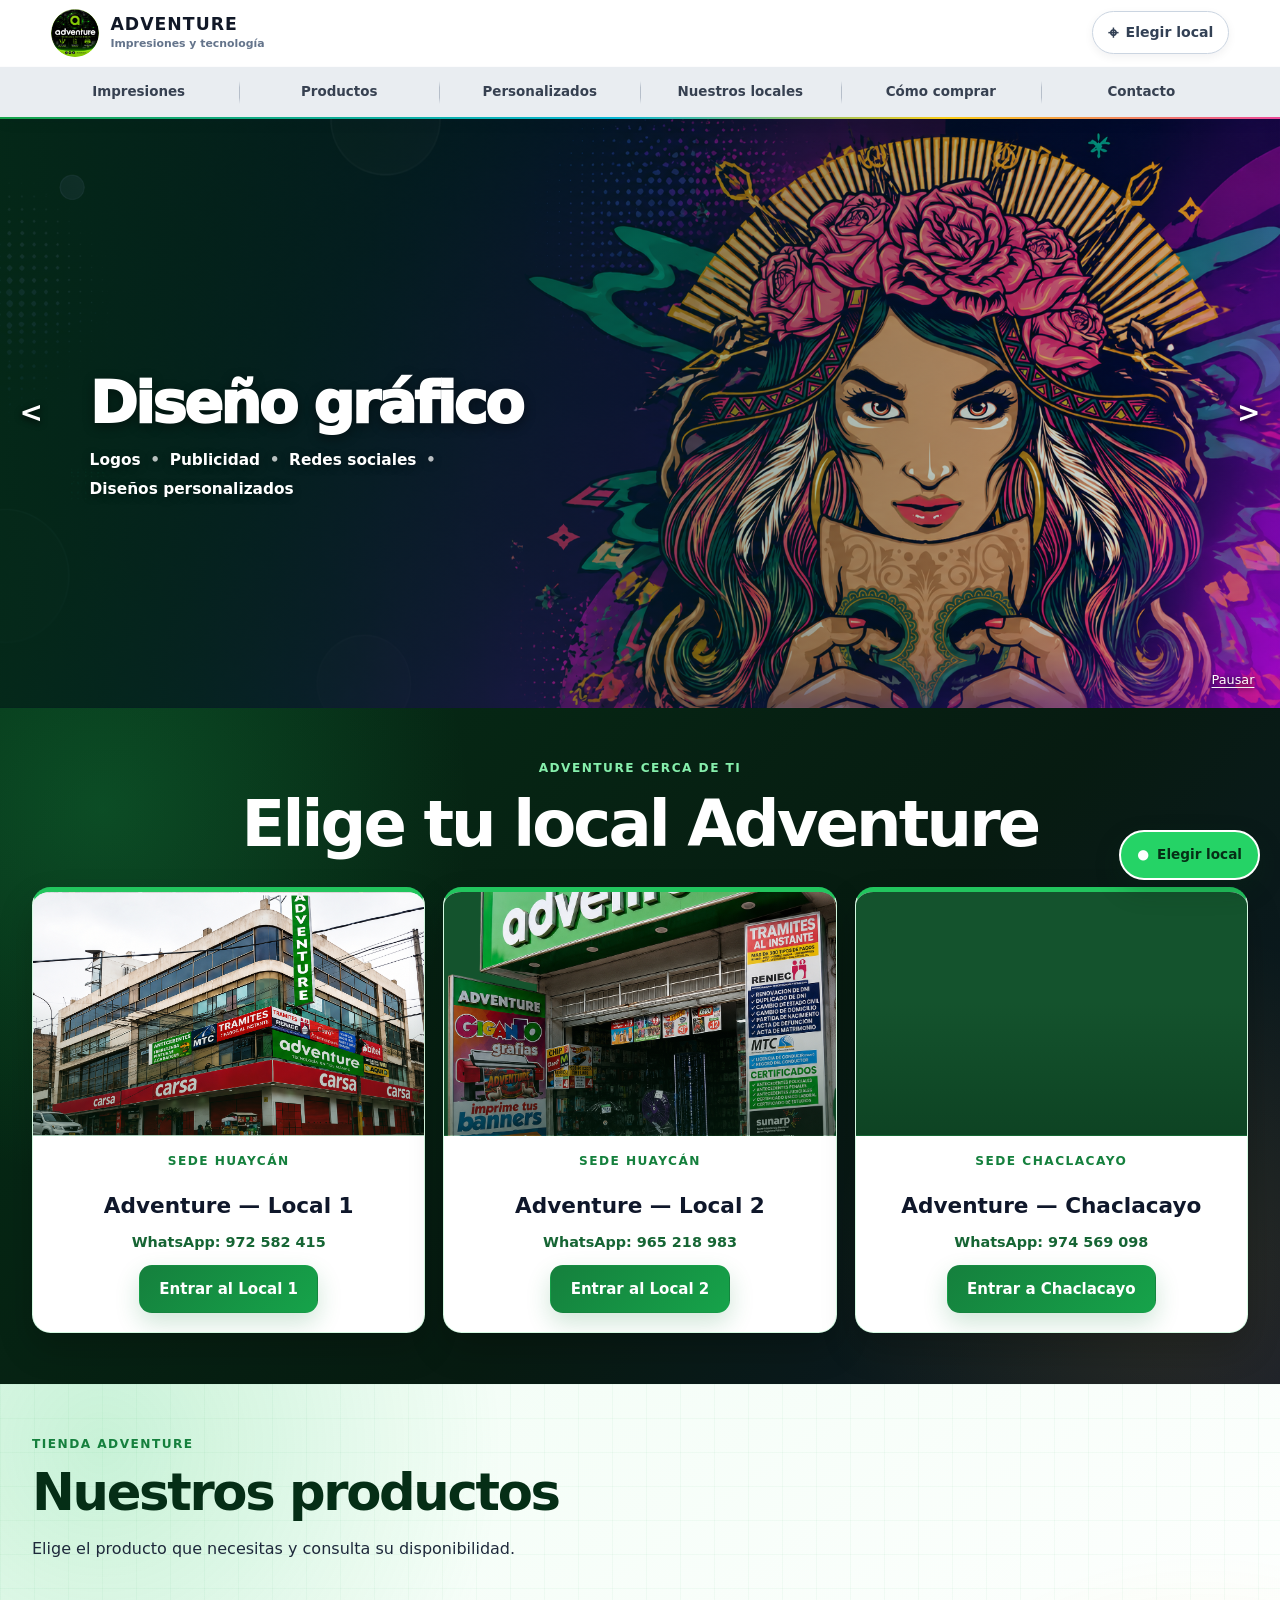
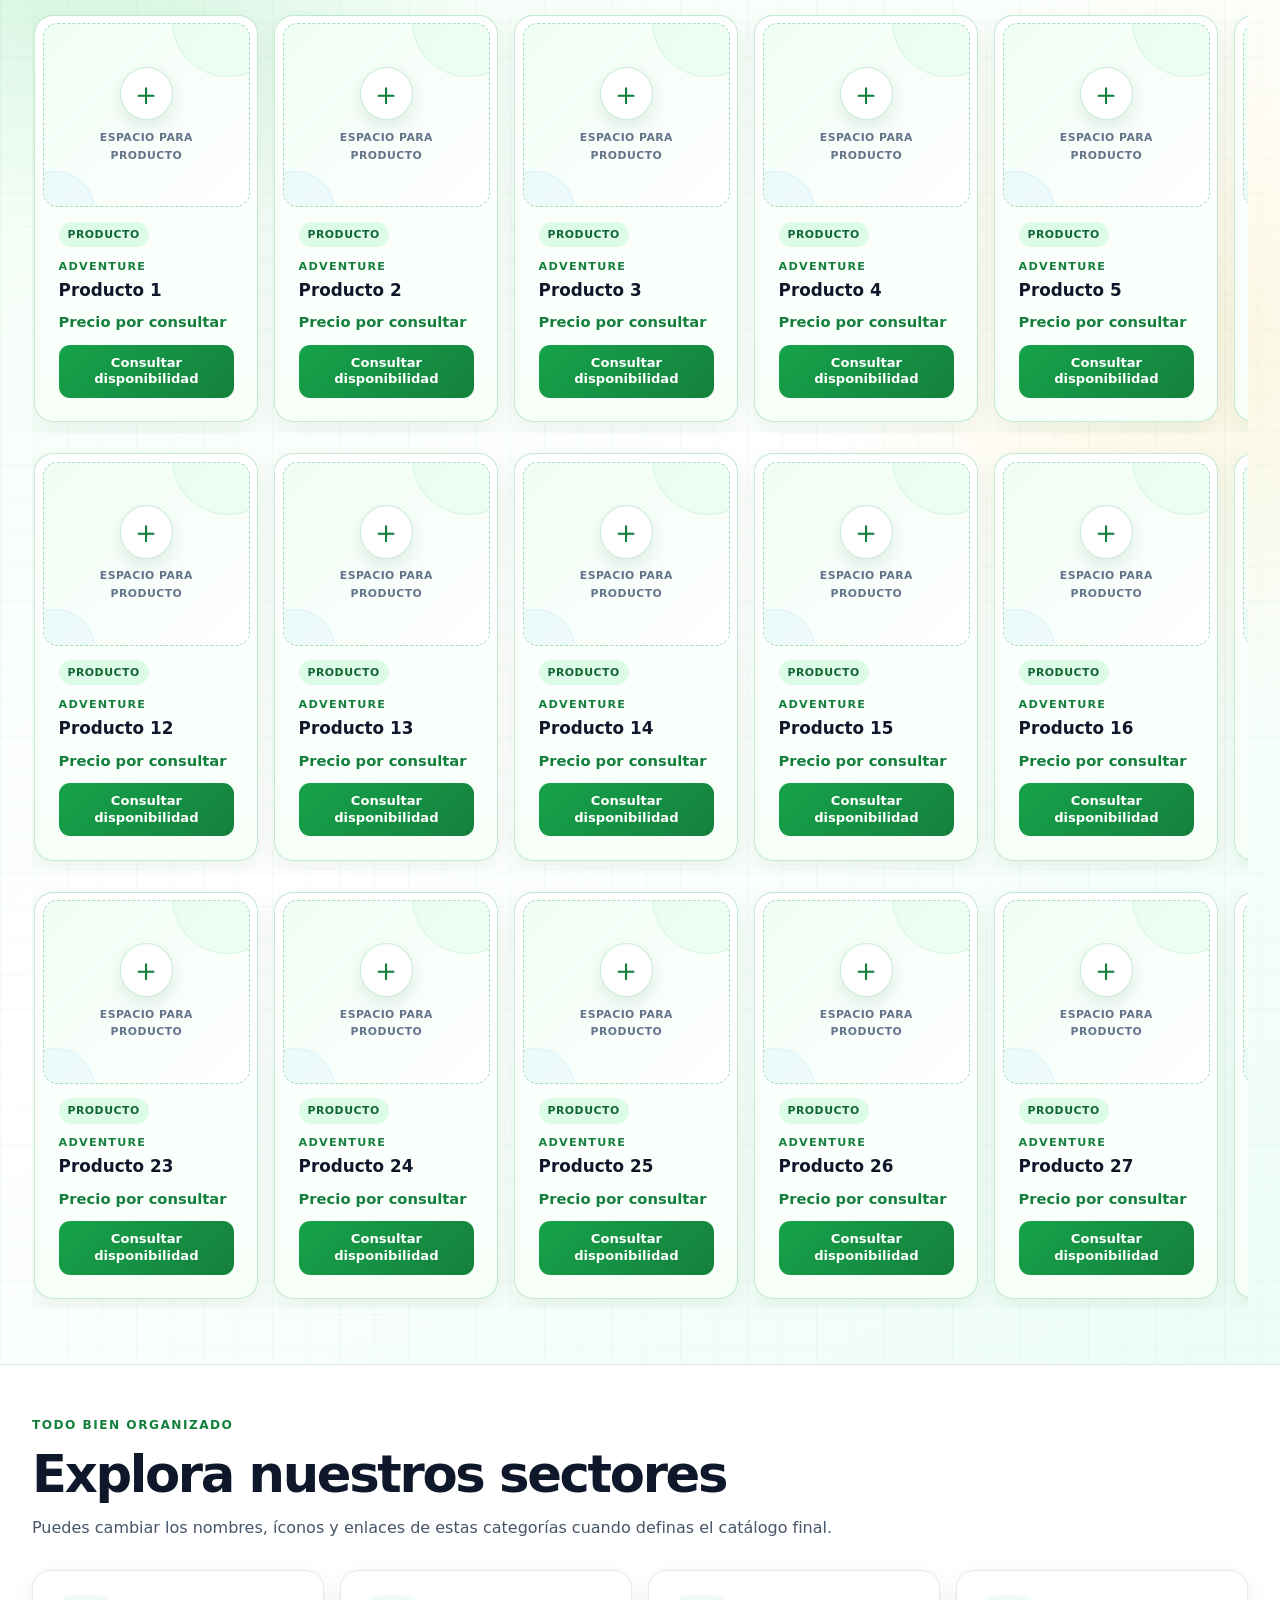
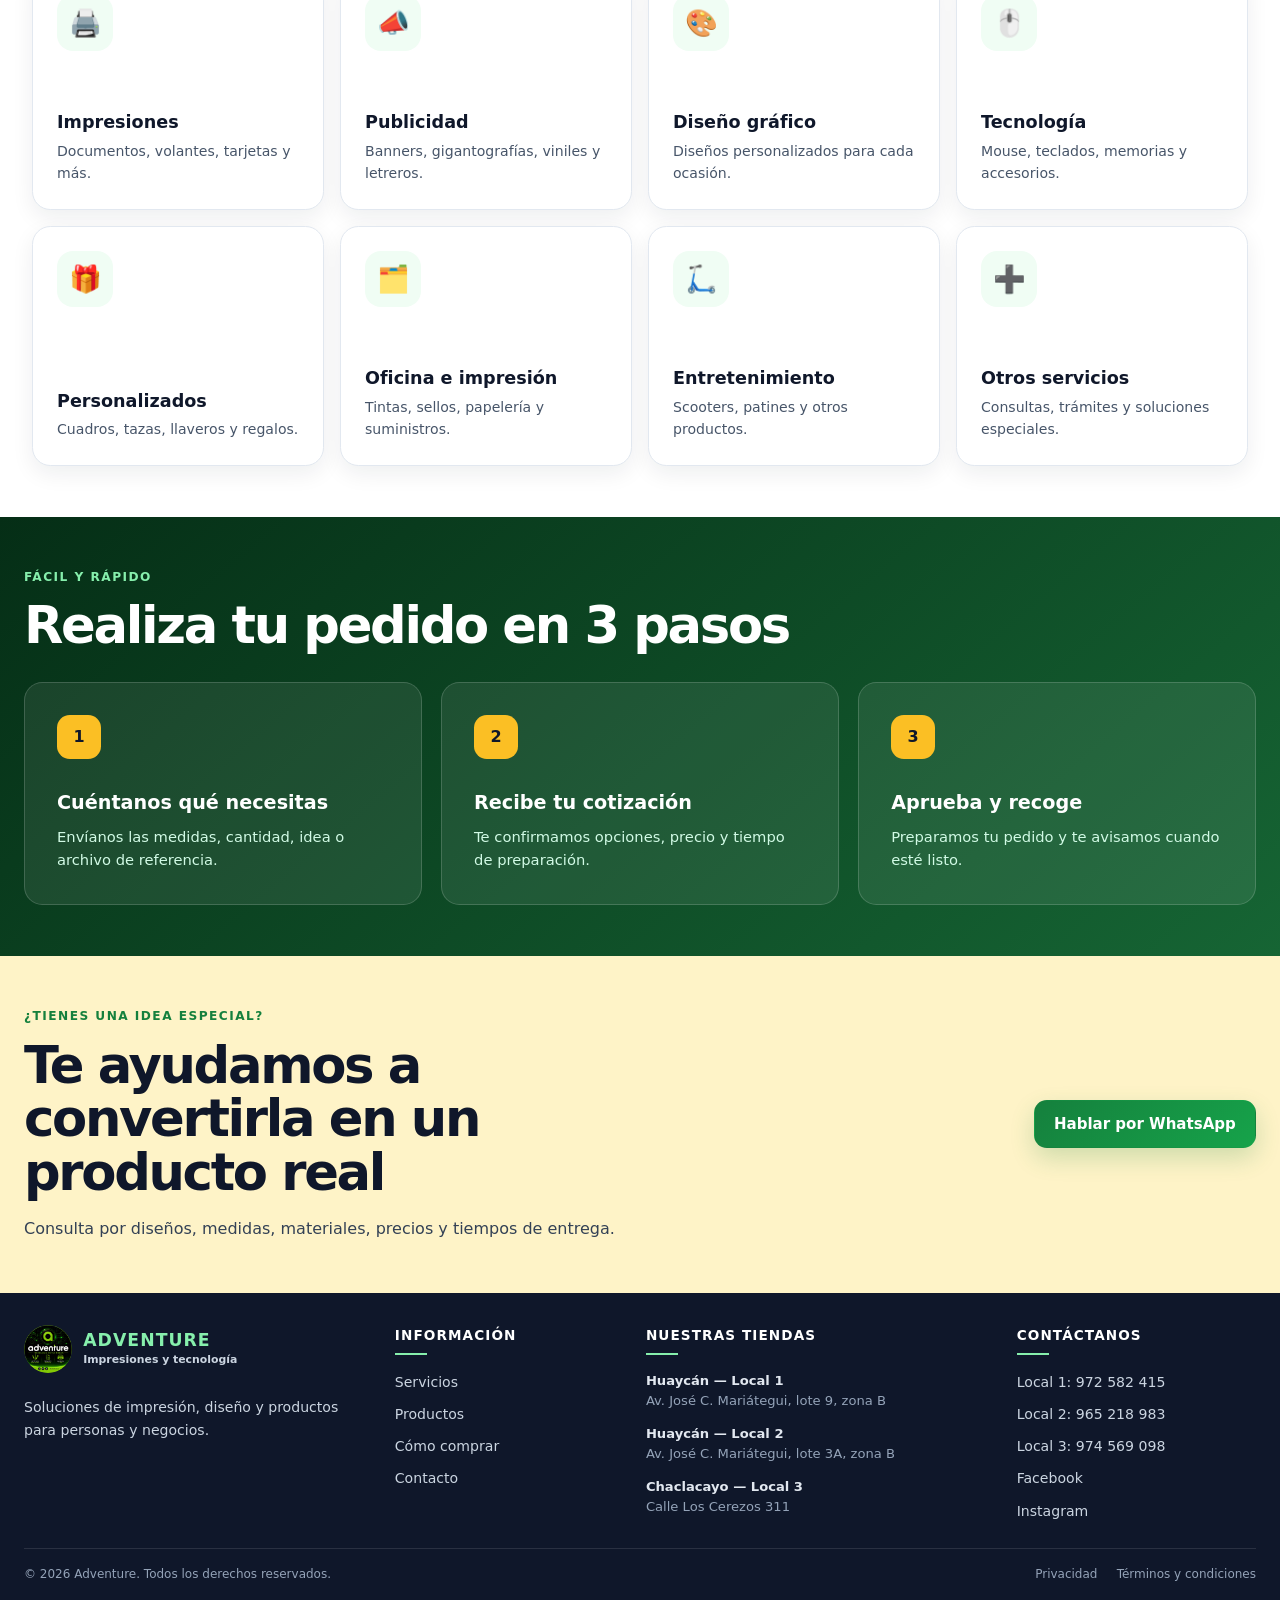
==== commit d74208b4: "Add files via upload" ====
--- a/index.html
+++ b/index.html
@@ -1,1104 +1,1042 @@
 <!doctype html>
 <html lang="es">
-  <head>
-    <meta charset="UTF-8">
-    <meta name="viewport" content="width=device-width, initial-scale=1.0">
-    <meta name="description" content="Adventure: impresiones, banners, viniles, diseños, personalizados, tecnología y productos para tu hogar o negocio.">
-    <meta name="theme-color" content="#15803d">
-
-    <title>Adventure | Impresiones, diseño y tecnología</title>
-
-    <!-- Archivos preparados para la siguiente etapa -->
-    <link rel="icon" href="DADVENTUREICON.png">
-    <link rel="stylesheet" href="styles.css">
-    <script src="script.js" defer></script>
-  </head>
-
-  <body>
-    <a href="#contenido-principal">Saltar al contenido principal</a>
-
-    <div class="barra-superior">
+<head>
+  <meta charset="UTF-8">
+  <meta name="viewport" content="width=device-width, initial-scale=1.0">
+  <meta name="description" content="Adventure: impresiones, banners, viniles, diseños, personalizados, tecnología y productos para tu hogar o negocio.">
+  <meta name="theme-color" content="#15803d">
+  <title>Adventure | Impresiones, diseño y tecnología</title>
+
+  <link rel="icon" href="DADVENTUREICON.png">
+  <link rel="stylesheet" href="styles.css">
+  <script src="script.js" defer></script>
+</head>
+
+<body>
+  <a href="#contenido-principal">Saltar al contenido principal</a>
+
+  <div class="barra-superior">
+    <div class="contenedor">
+      <p>Impresiones, diseño, personalizados y tecnología en un solo lugar.</p>
+      <a href="#locales">Elige tu local y comunícate por WhatsApp</a>
+    </div>
+  </div>
+
+  <header class="cabecera" id="inicio">
+    <div class="contenedor cabecera__contenido">
+      <a class="marca" href="#inicio" aria-label="Ir al inicio de Adventure">
+        <img class="marca__logo" src="DADVENTUREICON.png" alt="Logo de Adventure" width="52" height="52">
+        <span class="marca__texto">
+          <strong>ADVENTURE</strong>
+          <small>Impresiones y tecnología</small>
+        </span>
+      </a>
+
+      <button class="boton-menu" type="button" aria-expanded="false" aria-controls="menu-principal">
+        <span class="sr-only">Abrir menú</span>
+        <span aria-hidden="true">☰</span>
+      </button>
+
+      <nav id="menu-principal" class="navegacion" aria-label="Navegación principal">
+        <ul>
+          <li class="menu-desplegable">
+            <button class="menu-desplegable__boton" type="button" aria-expanded="false">
+              Impresiones <span aria-hidden="true">⌄</span>
+            </button>
+            <div class="menu-desplegable__panel">
+              <a href="#servicios">Impresión de documentos</a>
+              <a href="#servicios">Banners y gigantografías</a>
+              <a href="#servicios">Viniles y stickers</a>
+              <a href="#servicios">Tarjetas y volantes</a>
+            </div>
+          </li>
+
+          <li class="menu-desplegable">
+            <button class="menu-desplegable__boton" type="button" aria-expanded="false">
+              Productos <span aria-hidden="true">⌄</span>
+            </button>
+            <div class="menu-desplegable__panel menu-desplegable__panel--amplio">
+              <a href="#productos">
+                <strong>🖱️ Mouse y teclados</strong>
+                <small>Accesorios para computadora</small>
+              </a>
+              <a href="#productos">
+                <strong>🎧 Audífonos y parlantes</strong>
+                <small>Audio y entretenimiento</small>
+              </a>
+              <a href="#productos">
+                <strong>🔌 Cables y cargadores</strong>
+                <small>USB, Tipo C y adaptadores</small>
+              </a>
+              <a href="#productos">
+                <strong>🖨️ Tintas y útiles</strong>
+                <small>Impresión, colegio y oficina</small>
+              </a>
+            </div>
+          </li>
+
+          <li class="menu-desplegable">
+            <button class="menu-desplegable__boton" type="button" aria-expanded="false">
+              Personalizados <span aria-hidden="true">⌄</span>
+            </button>
+            <div class="menu-desplegable__panel">
+              <a href="#personalizados">Tazas y tomatodos</a>
+              <a href="#personalizados">Llaveros personalizados</a>
+              <a href="#personalizados">Cuadros y recuerdos</a>
+              <a href="#personalizados">Regalos para eventos</a>
+            </div>
+          </li>
+
+          <li class="menu-desplegable">
+            <button class="menu-desplegable__boton navegacion__locales" type="button" aria-expanded="false">
+              Nuestros locales <span aria-hidden="true">⌄</span>
+            </button>
+            <div class="menu-desplegable__panel menu-desplegable__panel--locales">
+              <a href="local-huaycan-1.html">
+                <strong>Local 1 · Huaycán</strong>
+                <small>972 582 415</small>
+              </a>
+              <a href="local-huaycan-2.html">
+                <strong>Local 2 · Huaycán</strong>
+                <small>965 218 983</small>
+              </a>
+              <a href="local-chaclacayo.html">
+                <strong>Local 3 · Chaclacayo</strong>
+                <small>974 569 098</small>
+              </a>
+            </div>
+          </li>
+
+          <li><a href="#como-comprar">Cómo comprar</a></li>
+          <li><a href="#contacto">Contacto</a></li>
+        </ul>
+      </nav>
+
+      <a class="boton boton--cabecera" href="#locales">Elegir local</a>
+    </div>
+  </header>
+
+  <main id="contenido-principal">
+
+    <!-- CARRUSEL SUPERIOR -->
+    <section class="portada-categorias" id="servicios" aria-label="Servicios destacados de Adventure">
+      <div class="carrusel-categorias carrusel-categorias--portada" data-carrusel-categorias aria-label="Servicios destacados">
+        <div class="carrusel-categorias__ventana">
+          <div class="carrusel-categorias__pista">
+
+            <!-- Imagen: diseno1.png -->
+            <article class="categoria-publicidad categoria-publicidad--diseno-grafico" data-categoria-slide aria-label="Diseño gráfico">
+              <div class="categoria-publicidad__texto">
+                <h3>Diseño gráfico</h3>
+                <ul class="categoria-publicidad__detalles" aria-label="Servicios de diseño gráfico">
+                  <li>Logos</li>
+                  <li>Publicidad</li>
+                  <li>Redes sociales</li>
+                  <li>Diseños personalizados</li>
+                </ul>
+              </div>
+            </article>
+
+            <!-- Imagen: diseno2.png -->
+            <article class="categoria-publicidad categoria-publicidad--volantes" data-categoria-slide aria-label="Volantes">
+              <div class="categoria-publicidad__texto">
+                <h3>Volantes</h3>
+                <ul class="categoria-publicidad__detalles" aria-label="Tipos de volantes">
+                  <li>Publicitarios</li>
+                  <li>Promocionales</li>
+                  <li>Informativos</li>
+                  <li>Para eventos</li>
+                </ul>
+              </div>
+            </article>
+
+            <!-- Imagen: diseno3.png -->
+            <article class="categoria-publicidad categoria-publicidad--tarjetas" data-categoria-slide aria-label="Tarjetas">
+              <div class="categoria-publicidad__texto">
+                <h3>Tarjetas</h3>
+                <ul class="categoria-publicidad__detalles" aria-label="Tipos de tarjetas">
+                  <li>Presentación</li>
+                  <li>Invitaciones</li>
+                  <li>Personales</li>
+                  <li>Digitales</li>
+                </ul>
+              </div>
+            </article>
+
+            <!-- Imagen: diseno4.png -->
+            <article class="categoria-publicidad categoria-publicidad--disenos" id="personalizados" data-categoria-slide aria-label="Diseños personalizados">
+              <div class="categoria-publicidad__texto">
+                <h3>Diseños personalizados</h3>
+                <ul class="categoria-publicidad__detalles" aria-label="Diseños personalizados">
+                  <li>Para negocios</li>
+                  <li>Para eventos</li>
+                  <li>Para impresión</li>
+                  <li>A tu medida</li>
+                </ul>
+              </div>
+            </article>
+
+          </div>
+        </div>
+
+        <button class="carrusel-categorias__flecha carrusel-categorias__flecha--anterior" type="button" data-categoria-anterior aria-label="Ver categoría anterior">
+          <span aria-hidden="true">&lt;</span>
+        </button>
+
+        <button class="carrusel-categorias__flecha carrusel-categorias__flecha--siguiente" type="button" data-categoria-siguiente aria-label="Ver categoría siguiente">
+          <span aria-hidden="true">&gt;</span>
+        </button>
+      </div>
+    </section>
+
+    <!-- LOCALES -->
+    <section class="seccion seccion-locales" id="locales" aria-labelledby="titulo-locales">
       <div class="contenedor">
-        <p>Impresiones, diseño, personalizados y tecnología en un solo lugar.</p>
-        <a href="#locales">
-          Elige tu local y comunícate por WhatsApp
+        <header class="encabezado-seccion encabezado-locales">
+          <p class="etiqueta">Adventure cerca de ti</p>
+          <h2 id="titulo-locales">Elige tu local Adventure</h2>
+        </header>
+
+        <div class="rejilla-locales">
+          <article class="tarjeta-local">
+            <div class="tarjeta-local__foto tarjeta-local__foto--1" role="img" aria-label="Foto de Adventure Huaycán Local 1"></div>
+            <div class="tarjeta-local__contenido">
+              <p class="etiqueta">Sede Huaycán</p>
+              <h3>Adventure — Local 1</h3>
+              <a class="tarjeta-local__telefono" href="https://wa.me/51972582415?text=Hola%20Adventure,%20consulto%20por%20el%20Local%201" target="_blank" rel="noopener noreferrer">WhatsApp: 972 582 415</a>
+              <a class="boton boton--principal" href="local-huaycan-1.html">Entrar al Local 1</a>
+            </div>
+          </article>
+
+          <article class="tarjeta-local">
+            <div class="tarjeta-local__foto tarjeta-local__foto--2" role="img" aria-label="Foto de Adventure Huaycán Local 2"></div>
+            <div class="tarjeta-local__contenido">
+              <p class="etiqueta">Sede Huaycán</p>
+              <h3>Adventure — Local 2</h3>
+              <a class="tarjeta-local__telefono" href="https://wa.me/51965218983?text=Hola%20Adventure,%20consulto%20por%20el%20Local%202" target="_blank" rel="noopener noreferrer">WhatsApp: 965 218 983</a>
+              <a class="boton boton--principal" href="local-huaycan-2.html">Entrar al Local 2</a>
+            </div>
+          </article>
+
+          <article class="tarjeta-local">
+            <div class="tarjeta-local__foto tarjeta-local__foto--3" role="img" aria-label="Foto de Adventure Chaclacayo"></div>
+            <div class="tarjeta-local__contenido">
+              <p class="etiqueta">Sede Chaclacayo</p>
+              <h3>Adventure — Chaclacayo</h3>
+              <a class="tarjeta-local__telefono" href="https://wa.me/51974569098?text=Hola%20Adventure,%20consulto%20por%20el%20Local%203%20de%20Chaclacayo" target="_blank" rel="noopener noreferrer">WhatsApp: 974 569 098</a>
+              <a class="boton boton--principal" href="local-chaclacayo.html">Entrar a Chaclacayo</a>
+            </div>
+          </article>
+        </div>
+      </div>
+    </section>
+
+    <!-- PRODUCTOS: 3 FILAS DESLIZABLES -->
+    <section class="seccion seccion-productos" id="productos" aria-labelledby="titulo-productos">
+      <div class="contenedor">
+        <header class="encabezado-seccion encabezado-vitrina">
+          <div>
+            <p class="etiqueta">Tienda Adventure</p>
+            <h2 id="titulo-productos">Nuestros productos</h2>
+            <p>Elige el producto que necesitas y consulta su disponibilidad.</p>
+          </div>
+        </header>
+
+        <div class="rejilla-productos-destacados" id="vitrina-productos">
+
+          <!-- FILA 1: PRODUCTOS 1 AL 11 -->
+          <div class="fila-productos" aria-label="Fila 1 de productos destacados">
+
+            <article class="producto-destacado producto-destacado--vacio" data-busqueda="">
+              <div class="producto-destacado__imagen producto-destacado__imagen--verde">
+                <!-- Para agregar imagen: <img src="producto-01.png" alt="Producto 1"> -->
+                <span class="producto-destacado__fallback" aria-hidden="true">
+                  <span class="producto-destacado__suma">＋</span>
+                  <small>Espacio para producto</small>
+                </span>
+              </div>
+              <div class="producto-destacado__contenido">
+                <span class="producto-destacado__etiqueta">Producto</span>
+                <p class="producto-destacado__marca">ADVENTURE</p>
+                <h3>Producto 1</h3>
+                <p>Descripción del producto 1.</p>
+                <strong class="producto-destacado__precio">Precio por consultar</strong>
+                <a href="#locales">Consultar disponibilidad</a>
+              </div>
+            </article>
+
+            <article class="producto-destacado producto-destacado--vacio" data-busqueda="">
+              <div class="producto-destacado__imagen producto-destacado__imagen--amarillo">
+                <!-- Para agregar imagen: <img src="producto-02.png" alt="Producto 2"> -->
+                <span class="producto-destacado__fallback" aria-hidden="true">
+                  <span class="producto-destacado__suma">＋</span>
+                  <small>Espacio para producto</small>
+                </span>
+              </div>
+              <div class="producto-destacado__contenido">
+                <span class="producto-destacado__etiqueta">Producto</span>
+                <p class="producto-destacado__marca">ADVENTURE</p>
+                <h3>Producto 2</h3>
+                <p>Descripción del producto 2.</p>
+                <strong class="producto-destacado__precio">Precio por consultar</strong>
+                <a href="#locales">Consultar disponibilidad</a>
+              </div>
+            </article>
+
+            <article class="producto-destacado producto-destacado--vacio" data-busqueda="">
+              <div class="producto-destacado__imagen producto-destacado__imagen--azul">
+                <!-- Para agregar imagen: <img src="producto-03.png" alt="Producto 3"> -->
+                <span class="producto-destacado__fallback" aria-hidden="true">
+                  <span class="producto-destacado__suma">＋</span>
+                  <small>Espacio para producto</small>
+                </span>
+              </div>
+              <div class="producto-destacado__contenido">
+                <span class="producto-destacado__etiqueta">Producto</span>
+                <p class="producto-destacado__marca">ADVENTURE</p>
+                <h3>Producto 3</h3>
+                <p>Descripción del producto 3.</p>
+                <strong class="producto-destacado__precio">Precio por consultar</strong>
+                <a href="#locales">Consultar disponibilidad</a>
+              </div>
+            </article>
+
+            <article class="producto-destacado producto-destacado--vacio" data-busqueda="">
+              <div class="producto-destacado__imagen producto-destacado__imagen--naranja">
+                <!-- Para agregar imagen: <img src="producto-04.png" alt="Producto 4"> -->
+                <span class="producto-destacado__fallback" aria-hidden="true">
+                  <span class="producto-destacado__suma">＋</span>
+                  <small>Espacio para producto</small>
+                </span>
+              </div>
+              <div class="producto-destacado__contenido">
+                <span class="producto-destacado__etiqueta">Producto</span>
+                <p class="producto-destacado__marca">ADVENTURE</p>
+                <h3>Producto 4</h3>
+                <p>Descripción del producto 4.</p>
+                <strong class="producto-destacado__precio">Precio por consultar</strong>
+                <a href="#locales">Consultar disponibilidad</a>
+              </div>
+            </article>
+
+            <article class="producto-destacado producto-destacado--vacio" data-busqueda="">
+              <div class="producto-destacado__imagen producto-destacado__imagen--morado">
+                <!-- Para agregar imagen: <img src="producto-05.png" alt="Producto 5"> -->
+                <span class="producto-destacado__fallback" aria-hidden="true">
+                  <span class="producto-destacado__suma">＋</span>
+                  <small>Espacio para producto</small>
+                </span>
+              </div>
+              <div class="producto-destacado__contenido">
+                <span class="producto-destacado__etiqueta">Producto</span>
+                <p class="producto-destacado__marca">ADVENTURE</p>
+                <h3>Producto 5</h3>
+                <p>Descripción del producto 5.</p>
+                <strong class="producto-destacado__precio">Precio por consultar</strong>
+                <a href="#locales">Consultar disponibilidad</a>
+              </div>
+            </article>
+
+            <article class="producto-destacado producto-destacado--vacio" data-busqueda="">
+              <div class="producto-destacado__imagen producto-destacado__imagen--rojo">
+                <!-- Para agregar imagen: <img src="producto-06.png" alt="Producto 6"> -->
+                <span class="producto-destacado__fallback" aria-hidden="true">
+                  <span class="producto-destacado__suma">＋</span>
+                  <small>Espacio para producto</small>
+                </span>
+              </div>
+              <div class="producto-destacado__contenido">
+                <span class="producto-destacado__etiqueta">Producto</span>
+                <p class="producto-destacado__marca">ADVENTURE</p>
+                <h3>Producto 6</h3>
+                <p>Descripción del producto 6.</p>
+                <strong class="producto-destacado__precio">Precio por consultar</strong>
+                <a href="#locales">Consultar disponibilidad</a>
+              </div>
+            </article>
+
+            <article class="producto-destacado producto-destacado--vacio" data-busqueda="">
+              <div class="producto-destacado__imagen producto-destacado__imagen--verde">
+                <!-- Para agregar imagen: <img src="producto-07.png" alt="Producto 7"> -->
+                <span class="producto-destacado__fallback" aria-hidden="true">
+                  <span class="producto-destacado__suma">＋</span>
+                  <small>Espacio para producto</small>
+                </span>
+              </div>
+              <div class="producto-destacado__contenido">
+                <span class="producto-destacado__etiqueta">Producto</span>
+                <p class="producto-destacado__marca">ADVENTURE</p>
+                <h3>Producto 7</h3>
+                <p>Descripción del producto 7.</p>
+                <strong class="producto-destacado__precio">Precio por consultar</strong>
+                <a href="#locales">Consultar disponibilidad</a>
+              </div>
+            </article>
+
+            <article class="producto-destacado producto-destacado--vacio" data-busqueda="">
+              <div class="producto-destacado__imagen producto-destacado__imagen--amarillo">
+                <!-- Para agregar imagen: <img src="producto-08.png" alt="Producto 8"> -->
+                <span class="producto-destacado__fallback" aria-hidden="true">
+                  <span class="producto-destacado__suma">＋</span>
+                  <small>Espacio para producto</small>
+                </span>
+              </div>
+              <div class="producto-destacado__contenido">
+                <span class="producto-destacado__etiqueta">Producto</span>
+                <p class="producto-destacado__marca">ADVENTURE</p>
+                <h3>Producto 8</h3>
+                <p>Descripción del producto 8.</p>
+                <strong class="producto-destacado__precio">Precio por consultar</strong>
+                <a href="#locales">Consultar disponibilidad</a>
+              </div>
+            </article>
+
+            <article class="producto-destacado producto-destacado--vacio" data-busqueda="">
+              <div class="producto-destacado__imagen producto-destacado__imagen--azul">
+                <!-- Para agregar imagen: <img src="producto-09.png" alt="Producto 9"> -->
+                <span class="producto-destacado__fallback" aria-hidden="true">
+                  <span class="producto-destacado__suma">＋</span>
+                  <small>Espacio para producto</small>
+                </span>
+              </div>
+              <div class="producto-destacado__contenido">
+                <span class="producto-destacado__etiqueta">Producto</span>
+                <p class="producto-destacado__marca">ADVENTURE</p>
+                <h3>Producto 9</h3>
+                <p>Descripción del producto 9.</p>
+                <strong class="producto-destacado__precio">Precio por consultar</strong>
+                <a href="#locales">Consultar disponibilidad</a>
+              </div>
+            </article>
+
+            <article class="producto-destacado producto-destacado--vacio" data-busqueda="">
+              <div class="producto-destacado__imagen producto-destacado__imagen--naranja">
+                <!-- Para agregar imagen: <img src="producto-10.png" alt="Producto 10"> -->
+                <span class="producto-destacado__fallback" aria-hidden="true">
+                  <span class="producto-destacado__suma">＋</span>
+                  <small>Espacio para producto</small>
+                </span>
+              </div>
+              <div class="producto-destacado__contenido">
+                <span class="producto-destacado__etiqueta">Producto</span>
+                <p class="producto-destacado__marca">ADVENTURE</p>
+                <h3>Producto 10</h3>
+                <p>Descripción del producto 10.</p>
+                <strong class="producto-destacado__precio">Precio por consultar</strong>
+                <a href="#locales">Consultar disponibilidad</a>
+              </div>
+            </article>
+
+            <article class="producto-destacado producto-destacado--vacio" data-busqueda="">
+              <div class="producto-destacado__imagen producto-destacado__imagen--morado">
+                <!-- Para agregar imagen: <img src="producto-11.png" alt="Producto 11"> -->
+                <span class="producto-destacado__fallback" aria-hidden="true">
+                  <span class="producto-destacado__suma">＋</span>
+                  <small>Espacio para producto</small>
+                </span>
+              </div>
+              <div class="producto-destacado__contenido">
+                <span class="producto-destacado__etiqueta">Producto</span>
+                <p class="producto-destacado__marca">ADVENTURE</p>
+                <h3>Producto 11</h3>
+                <p>Descripción del producto 11.</p>
+                <strong class="producto-destacado__precio">Precio por consultar</strong>
+                <a href="#locales">Consultar disponibilidad</a>
+              </div>
+            </article>
+
+          </div>
+
+          <!-- FILA 2: PRODUCTOS 12 AL 22 -->
+          <div class="fila-productos" aria-label="Fila 2 de productos destacados">
+
+            <article class="producto-destacado producto-destacado--vacio" data-busqueda="">
+              <div class="producto-destacado__imagen producto-destacado__imagen--rojo">
+                <!-- Para agregar imagen: <img src="producto-12.png" alt="Producto 12"> -->
+                <span class="producto-destacado__fallback" aria-hidden="true">
+                  <span class="producto-destacado__suma">＋</span>
+                  <small>Espacio para producto</small>
+                </span>
+              </div>
+              <div class="producto-destacado__contenido">
+                <span class="producto-destacado__etiqueta">Producto</span>
+                <p class="producto-destacado__marca">ADVENTURE</p>
+                <h3>Producto 12</h3>
+                <p>Descripción del producto 12.</p>
+                <strong class="producto-destacado__precio">Precio por consultar</strong>
+                <a href="#locales">Consultar disponibilidad</a>
+              </div>
+            </article>
+
+            <article class="producto-destacado producto-destacado--vacio" data-busqueda="">
+              <div class="producto-destacado__imagen producto-destacado__imagen--verde">
+                <!-- Para agregar imagen: <img src="producto-13.png" alt="Producto 13"> -->
+                <span class="producto-destacado__fallback" aria-hidden="true">
+                  <span class="producto-destacado__suma">＋</span>
+                  <small>Espacio para producto</small>
+                </span>
+              </div>
+              <div class="producto-destacado__contenido">
+                <span class="producto-destacado__etiqueta">Producto</span>
+                <p class="producto-destacado__marca">ADVENTURE</p>
+                <h3>Producto 13</h3>
+                <p>Descripción del producto 13.</p>
+                <strong class="producto-destacado__precio">Precio por consultar</strong>
+                <a href="#locales">Consultar disponibilidad</a>
+              </div>
+            </article>
+
+            <article class="producto-destacado producto-destacado--vacio" data-busqueda="">
+              <div class="producto-destacado__imagen producto-destacado__imagen--amarillo">
+                <!-- Para agregar imagen: <img src="producto-14.png" alt="Producto 14"> -->
+                <span class="producto-destacado__fallback" aria-hidden="true">
+                  <span class="producto-destacado__suma">＋</span>
+                  <small>Espacio para producto</small>
+                </span>
+              </div>
+              <div class="producto-destacado__contenido">
+                <span class="producto-destacado__etiqueta">Producto</span>
+                <p class="producto-destacado__marca">ADVENTURE</p>
+                <h3>Producto 14</h3>
+                <p>Descripción del producto 14.</p>
+                <strong class="producto-destacado__precio">Precio por consultar</strong>
+                <a href="#locales">Consultar disponibilidad</a>
+              </div>
+            </article>
+
+            <article class="producto-destacado producto-destacado--vacio" data-busqueda="">
+              <div class="producto-destacado__imagen producto-destacado__imagen--azul">
+                <!-- Para agregar imagen: <img src="producto-15.png" alt="Producto 15"> -->
+                <span class="producto-destacado__fallback" aria-hidden="true">
+                  <span class="producto-destacado__suma">＋</span>
+                  <small>Espacio para producto</small>
+                </span>
+              </div>
+              <div class="producto-destacado__contenido">
+                <span class="producto-destacado__etiqueta">Producto</span>
+                <p class="producto-destacado__marca">ADVENTURE</p>
+                <h3>Producto 15</h3>
+                <p>Descripción del producto 15.</p>
+                <strong class="producto-destacado__precio">Precio por consultar</strong>
+                <a href="#locales">Consultar disponibilidad</a>
+              </div>
+            </article>
+
+            <article class="producto-destacado producto-destacado--vacio" data-busqueda="">
+              <div class="producto-destacado__imagen producto-destacado__imagen--naranja">
+                <!-- Para agregar imagen: <img src="producto-16.png" alt="Producto 16"> -->
+                <span class="producto-destacado__fallback" aria-hidden="true">
+                  <span class="producto-destacado__suma">＋</span>
+                  <small>Espacio para producto</small>
+                </span>
+              </div>
+              <div class="producto-destacado__contenido">
+                <span class="producto-destacado__etiqueta">Producto</span>
+                <p class="producto-destacado__marca">ADVENTURE</p>
+                <h3>Producto 16</h3>
+                <p>Descripción del producto 16.</p>
+                <strong class="producto-destacado__precio">Precio por consultar</strong>
+                <a href="#locales">Consultar disponibilidad</a>
+              </div>
+            </article>
+
+            <article class="producto-destacado producto-destacado--vacio" data-busqueda="">
+              <div class="producto-destacado__imagen producto-destacado__imagen--morado">
+                <!-- Para agregar imagen: <img src="producto-17.png" alt="Producto 17"> -->
+                <span class="producto-destacado__fallback" aria-hidden="true">
+                  <span class="producto-destacado__suma">＋</span>
+                  <small>Espacio para producto</small>
+                </span>
+              </div>
+              <div class="producto-destacado__contenido">
+                <span class="producto-destacado__etiqueta">Producto</span>
+                <p class="producto-destacado__marca">ADVENTURE</p>
+                <h3>Producto 17</h3>
+                <p>Descripción del producto 17.</p>
+                <strong class="producto-destacado__precio">Precio por consultar</strong>
+                <a href="#locales">Consultar disponibilidad</a>
+              </div>
+            </article>
+
+            <article class="producto-destacado producto-destacado--vacio" data-busqueda="">
+              <div class="producto-destacado__imagen producto-destacado__imagen--rojo">
+                <!-- Para agregar imagen: <img src="producto-18.png" alt="Producto 18"> -->
+                <span class="producto-destacado__fallback" aria-hidden="true">
+                  <span class="producto-destacado__suma">＋</span>
+                  <small>Espacio para producto</small>
+                </span>
+              </div>
+              <div class="producto-destacado__contenido">
+                <span class="producto-destacado__etiqueta">Producto</span>
+                <p class="producto-destacado__marca">ADVENTURE</p>
+                <h3>Producto 18</h3>
+                <p>Descripción del producto 18.</p>
+                <strong class="producto-destacado__precio">Precio por consultar</strong>
+                <a href="#locales">Consultar disponibilidad</a>
+              </div>
+            </article>
+
+            <article class="producto-destacado producto-destacado--vacio" data-busqueda="">
+              <div class="producto-destacado__imagen producto-destacado__imagen--verde">
+                <!-- Para agregar imagen: <img src="producto-19.png" alt="Producto 19"> -->
+                <span class="producto-destacado__fallback" aria-hidden="true">
+                  <span class="producto-destacado__suma">＋</span>
+                  <small>Espacio para producto</small>
+                </span>
+              </div>
+              <div class="producto-destacado__contenido">
+                <span class="producto-destacado__etiqueta">Producto</span>
+                <p class="producto-destacado__marca">ADVENTURE</p>
+                <h3>Producto 19</h3>
+                <p>Descripción del producto 19.</p>
+                <strong class="producto-destacado__precio">Precio por consultar</strong>
+                <a href="#locales">Consultar disponibilidad</a>
+              </div>
+            </article>
+
+            <article class="producto-destacado producto-destacado--vacio" data-busqueda="">
+              <div class="producto-destacado__imagen producto-destacado__imagen--amarillo">
+                <!-- Para agregar imagen: <img src="producto-20.png" alt="Producto 20"> -->
+                <span class="producto-destacado__fallback" aria-hidden="true">
+                  <span class="producto-destacado__suma">＋</span>
+                  <small>Espacio para producto</small>
+                </span>
+              </div>
+              <div class="producto-destacado__contenido">
+                <span class="producto-destacado__etiqueta">Producto</span>
+                <p class="producto-destacado__marca">ADVENTURE</p>
+                <h3>Producto 20</h3>
+                <p>Descripción del producto 20.</p>
+                <strong class="producto-destacado__precio">Precio por consultar</strong>
+                <a href="#locales">Consultar disponibilidad</a>
+              </div>
+            </article>
+
+            <article class="producto-destacado producto-destacado--vacio" data-busqueda="">
+              <div class="producto-destacado__imagen producto-destacado__imagen--azul">
+                <!-- Para agregar imagen: <img src="producto-21.png" alt="Producto 21"> -->
+                <span class="producto-destacado__fallback" aria-hidden="true">
+                  <span class="producto-destacado__suma">＋</span>
+                  <small>Espacio para producto</small>
+                </span>
+              </div>
+              <div class="producto-destacado__contenido">
+                <span class="producto-destacado__etiqueta">Producto</span>
+                <p class="producto-destacado__marca">ADVENTURE</p>
+                <h3>Producto 21</h3>
+                <p>Descripción del producto 21.</p>
+                <strong class="producto-destacado__precio">Precio por consultar</strong>
+                <a href="#locales">Consultar disponibilidad</a>
+              </div>
+            </article>
+
+            <article class="producto-destacado producto-destacado--vacio" data-busqueda="">
+              <div class="producto-destacado__imagen producto-destacado__imagen--naranja">
+                <!-- Para agregar imagen: <img src="producto-22.png" alt="Producto 22"> -->
+                <span class="producto-destacado__fallback" aria-hidden="true">
+                  <span class="producto-destacado__suma">＋</span>
+                  <small>Espacio para producto</small>
+                </span>
+              </div>
+              <div class="producto-destacado__contenido">
+                <span class="producto-destacado__etiqueta">Producto</span>
+                <p class="producto-destacado__marca">ADVENTURE</p>
+                <h3>Producto 22</h3>
+                <p>Descripción del producto 22.</p>
+                <strong class="producto-destacado__precio">Precio por consultar</strong>
+                <a href="#locales">Consultar disponibilidad</a>
+              </div>
+            </article>
+
+          </div>
+
+          <!-- FILA 3: PRODUCTOS 23 AL 33 -->
+          <div class="fila-productos" aria-label="Fila 3 de productos destacados">
+
+            <article class="producto-destacado producto-destacado--vacio" data-busqueda="">
+              <div class="producto-destacado__imagen producto-destacado__imagen--morado">
+                <!-- Para agregar imagen: <img src="producto-23.png" alt="Producto 23"> -->
+                <span class="producto-destacado__fallback" aria-hidden="true">
+                  <span class="producto-destacado__suma">＋</span>
+                  <small>Espacio para producto</small>
+                </span>
+              </div>
+              <div class="producto-destacado__contenido">
+                <span class="producto-destacado__etiqueta">Producto</span>
+                <p class="producto-destacado__marca">ADVENTURE</p>
+                <h3>Producto 23</h3>
+                <p>Descripción del producto 23.</p>
+                <strong class="producto-destacado__precio">Precio por consultar</strong>
+                <a href="#locales">Consultar disponibilidad</a>
+              </div>
+            </article>
+
+            <article class="producto-destacado producto-destacado--vacio" data-busqueda="">
+              <div class="producto-destacado__imagen producto-destacado__imagen--rojo">
+                <!-- Para agregar imagen: <img src="producto-24.png" alt="Producto 24"> -->
+                <span class="producto-destacado__fallback" aria-hidden="true">
+                  <span class="producto-destacado__suma">＋</span>
+                  <small>Espacio para producto</small>
+                </span>
+              </div>
+              <div class="producto-destacado__contenido">
+                <span class="producto-destacado__etiqueta">Producto</span>
+                <p class="producto-destacado__marca">ADVENTURE</p>
+                <h3>Producto 24</h3>
+                <p>Descripción del producto 24.</p>
+                <strong class="producto-destacado__precio">Precio por consultar</strong>
+                <a href="#locales">Consultar disponibilidad</a>
+              </div>
+            </article>
+
+            <article class="producto-destacado producto-destacado--vacio" data-busqueda="">
+              <div class="producto-destacado__imagen producto-destacado__imagen--verde">
+                <!-- Para agregar imagen: <img src="producto-25.png" alt="Producto 25"> -->
+                <span class="producto-destacado__fallback" aria-hidden="true">
+                  <span class="producto-destacado__suma">＋</span>
+                  <small>Espacio para producto</small>
+                </span>
+              </div>
+              <div class="producto-destacado__contenido">
+                <span class="producto-destacado__etiqueta">Producto</span>
+                <p class="producto-destacado__marca">ADVENTURE</p>
+                <h3>Producto 25</h3>
+                <p>Descripción del producto 25.</p>
+                <strong class="producto-destacado__precio">Precio por consultar</strong>
+                <a href="#locales">Consultar disponibilidad</a>
+              </div>
+            </article>
+
+            <article class="producto-destacado producto-destacado--vacio" data-busqueda="">
+              <div class="producto-destacado__imagen producto-destacado__imagen--amarillo">
+                <!-- Para agregar imagen: <img src="producto-26.png" alt="Producto 26"> -->
+                <span class="producto-destacado__fallback" aria-hidden="true">
+                  <span class="producto-destacado__suma">＋</span>
+                  <small>Espacio para producto</small>
+                </span>
+              </div>
+              <div class="producto-destacado__contenido">
+                <span class="producto-destacado__etiqueta">Producto</span>
+                <p class="producto-destacado__marca">ADVENTURE</p>
+                <h3>Producto 26</h3>
+                <p>Descripción del producto 26.</p>
+                <strong class="producto-destacado__precio">Precio por consultar</strong>
+                <a href="#locales">Consultar disponibilidad</a>
+              </div>
+            </article>
+
+            <article class="producto-destacado producto-destacado--vacio" data-busqueda="">
+              <div class="producto-destacado__imagen producto-destacado__imagen--azul">
+                <!-- Para agregar imagen: <img src="producto-27.png" alt="Producto 27"> -->
+                <span class="producto-destacado__fallback" aria-hidden="true">
+                  <span class="producto-destacado__suma">＋</span>
+                  <small>Espacio para producto</small>
+                </span>
+              </div>
+              <div class="producto-destacado__contenido">
+                <span class="producto-destacado__etiqueta">Producto</span>
+                <p class="producto-destacado__marca">ADVENTURE</p>
+                <h3>Producto 27</h3>
+                <p>Descripción del producto 27.</p>
+                <strong class="producto-destacado__precio">Precio por consultar</strong>
+                <a href="#locales">Consultar disponibilidad</a>
+              </div>
+            </article>
+
+            <article class="producto-destacado producto-destacado--vacio" data-busqueda="">
+              <div class="producto-destacado__imagen producto-destacado__imagen--naranja">
+                <!-- Para agregar imagen: <img src="producto-28.png" alt="Producto 28"> -->
+                <span class="producto-destacado__fallback" aria-hidden="true">
+                  <span class="producto-destacado__suma">＋</span>
+                  <small>Espacio para producto</small>
+                </span>
+              </div>
+              <div class="producto-destacado__contenido">
+                <span class="producto-destacado__etiqueta">Producto</span>
+                <p class="producto-destacado__marca">ADVENTURE</p>
+                <h3>Producto 28</h3>
+                <p>Descripción del producto 28.</p>
+                <strong class="producto-destacado__precio">Precio por consultar</strong>
+                <a href="#locales">Consultar disponibilidad</a>
+              </div>
+            </article>
+
+            <article class="producto-destacado producto-destacado--vacio" data-busqueda="">
+              <div class="producto-destacado__imagen producto-destacado__imagen--morado">
+                <!-- Para agregar imagen: <img src="producto-29.png" alt="Producto 29"> -->
+                <span class="producto-destacado__fallback" aria-hidden="true">
+                  <span class="producto-destacado__suma">＋</span>
+                  <small>Espacio para producto</small>
+                </span>
+              </div>
+              <div class="producto-destacado__contenido">
+                <span class="producto-destacado__etiqueta">Producto</span>
+                <p class="producto-destacado__marca">ADVENTURE</p>
+                <h3>Producto 29</h3>
+                <p>Descripción del producto 29.</p>
+                <strong class="producto-destacado__precio">Precio por consultar</strong>
+                <a href="#locales">Consultar disponibilidad</a>
+              </div>
+            </article>
+
+            <article class="producto-destacado producto-destacado--vacio" data-busqueda="">
+              <div class="producto-destacado__imagen producto-destacado__imagen--rojo">
+                <!-- Para agregar imagen: <img src="producto-30.png" alt="Producto 30"> -->
+                <span class="producto-destacado__fallback" aria-hidden="true">
+                  <span class="producto-destacado__suma">＋</span>
+                  <small>Espacio para producto</small>
+                </span>
+              </div>
+              <div class="producto-destacado__contenido">
+                <span class="producto-destacado__etiqueta">Producto</span>
+                <p class="producto-destacado__marca">ADVENTURE</p>
+                <h3>Producto 30</h3>
+                <p>Descripción del producto 30.</p>
+                <strong class="producto-destacado__precio">Precio por consultar</strong>
+                <a href="#locales">Consultar disponibilidad</a>
+              </div>
+            </article>
+
+            <article class="producto-destacado producto-destacado--vacio" data-busqueda="">
+              <div class="producto-destacado__imagen producto-destacado__imagen--verde">
+                <!-- Para agregar imagen: <img src="producto-31.png" alt="Producto 31"> -->
+                <span class="producto-destacado__fallback" aria-hidden="true">
+                  <span class="producto-destacado__suma">＋</span>
+                  <small>Espacio para producto</small>
+                </span>
+              </div>
+              <div class="producto-destacado__contenido">
+                <span class="producto-destacado__etiqueta">Producto</span>
+                <p class="producto-destacado__marca">ADVENTURE</p>
+                <h3>Producto 31</h3>
+                <p>Descripción del producto 31.</p>
+                <strong class="producto-destacado__precio">Precio por consultar</strong>
+                <a href="#locales">Consultar disponibilidad</a>
+              </div>
+            </article>
+
+            <article class="producto-destacado producto-destacado--vacio" data-busqueda="">
+              <div class="producto-destacado__imagen producto-destacado__imagen--amarillo">
+                <!-- Para agregar imagen: <img src="producto-32.png" alt="Producto 32"> -->
+                <span class="producto-destacado__fallback" aria-hidden="true">
+                  <span class="producto-destacado__suma">＋</span>
+                  <small>Espacio para producto</small>
+                </span>
+              </div>
+              <div class="producto-destacado__contenido">
+                <span class="producto-destacado__etiqueta">Producto</span>
+                <p class="producto-destacado__marca">ADVENTURE</p>
+                <h3>Producto 32</h3>
+                <p>Descripción del producto 32.</p>
+                <strong class="producto-destacado__precio">Precio por consultar</strong>
+                <a href="#locales">Consultar disponibilidad</a>
+              </div>
+            </article>
+
+            <article class="producto-destacado producto-destacado--vacio" data-busqueda="">
+              <div class="producto-destacado__imagen producto-destacado__imagen--azul">
+                <!-- Para agregar imagen: <img src="producto-33.png" alt="Producto 33"> -->
+                <span class="producto-destacado__fallback" aria-hidden="true">
+                  <span class="producto-destacado__suma">＋</span>
+                  <small>Espacio para producto</small>
+                </span>
+              </div>
+              <div class="producto-destacado__contenido">
+                <span class="producto-destacado__etiqueta">Producto</span>
+                <p class="producto-destacado__marca">ADVENTURE</p>
+                <h3>Producto 33</h3>
+                <p>Descripción del producto 33.</p>
+                <strong class="producto-destacado__precio">Precio por consultar</strong>
+                <a href="#locales">Consultar disponibilidad</a>
+              </div>
+            </article>
+
+          </div>
+        </div>
+      </div>
+    </section>
+
+    <!-- SECTORES -->
+    <section class="seccion seccion-sectores" id="sectores" aria-labelledby="titulo-sectores">
+      <div class="contenedor">
+        <header class="encabezado-seccion">
+          <p class="etiqueta">Todo bien organizado</p>
+          <h2 id="titulo-sectores">Explora nuestros sectores</h2>
+          <p>Puedes cambiar los nombres, íconos y enlaces de estas categorías cuando definas el catálogo final.</p>
+        </header>
+
+        <div class="rejilla-categorias">
+          <a class="tarjeta-categoria" href="#servicios">
+            <span aria-hidden="true">🖨️</span>
+            <h3>Impresiones</h3>
+            <p>Documentos, volantes, tarjetas y más.</p>
+          </a>
+
+          <a class="tarjeta-categoria" href="#servicios">
+            <span aria-hidden="true">📣</span>
+            <h3>Publicidad</h3>
+            <p>Banners, gigantografías, viniles y letreros.</p>
+          </a>
+
+          <a class="tarjeta-categoria" href="#servicios">
+            <span aria-hidden="true">🎨</span>
+            <h3>Diseño gráfico</h3>
+            <p>Diseños personalizados para cada ocasión.</p>
+          </a>
+
+          <a class="tarjeta-categoria" href="#tecnologia">
+            <span aria-hidden="true">🖱️</span>
+            <h3>Tecnología</h3>
+            <p>Mouse, teclados, memorias y accesorios.</p>
+          </a>
+
+          <a class="tarjeta-categoria" href="#personalizados">
+            <span aria-hidden="true">🎁</span>
+            <h3>Personalizados</h3>
+            <p>Cuadros, tazas, llaveros y regalos.</p>
+          </a>
+
+          <a class="tarjeta-categoria" href="#oficina">
+            <span aria-hidden="true">🗂️</span>
+            <h3>Oficina e impresión</h3>
+            <p>Tintas, sellos, papelería y suministros.</p>
+          </a>
+
+          <a class="tarjeta-categoria" href="#entretenimiento">
+            <span aria-hidden="true">🛴</span>
+            <h3>Entretenimiento</h3>
+            <p>Scooters, patines y otros productos.</p>
+          </a>
+
+          <a class="tarjeta-categoria" href="#contacto">
+            <span aria-hidden="true">➕</span>
+            <h3>Otros servicios</h3>
+            <p>Consultas, trámites y soluciones especiales.</p>
+          </a>
+        </div>
+      </div>
+    </section>
+
+    <!-- CÓMO COMPRAR -->
+    <section class="seccion seccion--destacada" id="como-comprar" aria-labelledby="titulo-proceso">
+      <div class="contenedor">
+        <header class="encabezado-seccion">
+          <p class="etiqueta">Fácil y rápido</p>
+          <h2 id="titulo-proceso">Realiza tu pedido en 3 pasos</h2>
+        </header>
+
+        <ol class="pasos">
+          <li>
+            <span>1</span>
+            <h3>Cuéntanos qué necesitas</h3>
+            <p>Envíanos las medidas, cantidad, idea o archivo de referencia.</p>
+          </li>
+          <li>
+            <span>2</span>
+            <h3>Recibe tu cotización</h3>
+            <p>Te confirmamos opciones, precio y tiempo de preparación.</p>
+          </li>
+          <li>
+            <span>3</span>
+            <h3>Aprueba y recoge</h3>
+            <p>Preparamos tu pedido y te avisamos cuando esté listo.</p>
+          </li>
+        </ol>
+      </div>
+    </section>
+
+    <!-- IDEA ESPECIAL -->
+    <section class="llamada-accion" aria-labelledby="titulo-accion">
+      <div class="contenedor llamada-accion__contenido">
+        <div>
+          <p class="etiqueta">¿Tienes una idea especial?</p>
+          <h2 id="titulo-accion">Te ayudamos a convertirla en un producto real</h2>
+          <p>Consulta por diseños, medidas, materiales, precios y tiempos de entrega.</p>
+        </div>
+
+        <a class="boton boton--principal" href="https://wa.me/51972582415?text=Hola%20Adventure,%20necesito%20ayuda%20con%20un%20pedido" target="_blank" rel="noopener noreferrer">
+          Hablar por WhatsApp
         </a>
       </div>
-    </div>
-
-    <header class="cabecera" id="inicio">
-      <div class="contenedor cabecera__contenido">
-        <a class="marca" href="#inicio" aria-label="Ir al inicio de Adventure">
+    </section>
+
+  </main>
+
+  <!-- FOOTER -->
+  <footer class="pie" id="contacto">
+    <div class="contenedor pie__rejilla">
+
+      <section>
+        <a class="marca marca--pie" href="#inicio">
           <img class="marca__logo" src="DADVENTUREICON.png" alt="Logo de Adventure" width="52" height="52">
           <span class="marca__texto">
             <strong>ADVENTURE</strong>
             <small>Impresiones y tecnología</small>
           </span>
         </a>
-
-        <button class="boton-menu" type="button" aria-expanded="false" aria-controls="menu-principal">
-          <span class="sr-only">Abrir menú</span>
-          <span aria-hidden="true">☰</span>
-        </button>
-
-        <nav id="menu-principal" class="navegacion" aria-label="Navegación principal">
-          <ul>
-            <li class="menu-desplegable">
-              <button class="menu-desplegable__boton" type="button" aria-expanded="false">Impresiones <span aria-hidden="true">⌄</span></button>
-              <div class="menu-desplegable__panel">
-                <a href="#servicios">Impresión de documentos</a><a href="#servicios">Banners y gigantografías</a><a href="#servicios">Viniles y stickers</a><a href="#servicios">Tarjetas y volantes</a>
-              </div>
-            </li>
-            <li class="menu-desplegable">
-              <button class="menu-desplegable__boton" type="button" aria-expanded="false">Productos <span aria-hidden="true">⌄</span></button>
-              <div class="menu-desplegable__panel menu-desplegable__panel--amplio">
-                <a href="#productos"><strong>🖱️ Mouse y teclados</strong><small>Accesorios para computadora</small></a>
-                <a href="#productos"><strong>🎧 Audífonos y parlantes</strong><small>Audio y entretenimiento</small></a>
-                <a href="#productos"><strong>🔌 Cables y cargadores</strong><small>USB, Tipo C y adaptadores</small></a>
-                <a href="#productos"><strong>🖨️ Tintas y útiles</strong><small>Impresión, colegio y oficina</small></a>
-              </div>
-            </li>
-            <li class="menu-desplegable">
-              <button class="menu-desplegable__boton" type="button" aria-expanded="false">Personalizados <span aria-hidden="true">⌄</span></button>
-              <div class="menu-desplegable__panel">
-                <a href="#personalizados">Tazas y tomatodos</a><a href="#personalizados">Llaveros personalizados</a><a href="#personalizados">Cuadros y recuerdos</a><a href="#personalizados">Regalos para eventos</a>
-              </div>
-            </li>
-            <li class="menu-desplegable">
-              <button class="menu-desplegable__boton navegacion__locales" type="button" aria-expanded="false">Nuestros locales <span aria-hidden="true">⌄</span></button>
-              <div class="menu-desplegable__panel menu-desplegable__panel--locales">
-                <a href="local-huaycan-1.html"><strong>Local 1 · Huaycán</strong><small>972 582 415</small></a>
-                <a href="local-huaycan-2.html"><strong>Local 2 · Huaycán</strong><small>965 218 983</small></a>
-                <a href="local-chaclacayo.html"><strong>Local 3 · Chaclacayo</strong><small>974 569 098</small></a>
-              </div>
-            </li>
-            <li><a href="#como-comprar">Cómo comprar</a></li>
-            <li><a href="#contacto">Contacto</a></li>
-          </ul>
-        </nav>
-
-        <a class="boton boton--cabecera" href="#locales">
-          Elegir local
-        </a>
-      </div>
-    </header>
-
-    <main id="contenido-principal">
-      <section class="buscador-catalogo" aria-label="Buscar productos y servicios">
-        <div class="contenedor">
-          <form class="buscador" role="search">
-            <div class="buscador__presentacion">
-              <span class="buscador__icono" aria-hidden="true">
-                <img src="lupa.png" alt="">
-              </span>
-              <div>
-                <label for="buscar">Encuentra lo que necesitas</label>
-                <p>Busca productos, impresiones y servicios de Adventure</p>
-              </div>
-            </div>
-            <div class="buscador__zona">
-              <div class="buscador__controles">
-                <input id="buscar" name="buscar" type="search" placeholder="Prueba: mouse, banner, sello o tinta" autocomplete="off">
-                <button class="buscador__boton-imagen" type="submit">
-                  <img src="buscar.png" alt="Buscar">
-                  <span class="solo-lectores">Buscar</span>
-                </button>
-              </div>
-              <div class="buscador__sugerencias" aria-label="Búsquedas sugeridas">
-                <button type="button" data-busqueda="mouse">Mouse</button>
-                <button type="button" data-busqueda="impresión">Impresiones</button>
-                <button type="button" data-busqueda="personalizados">Personalizados</button>
-                <button type="button" data-busqueda="sello">Sellos</button>
-              </div>
-              <p class="buscador__resultado" id="resultado-busqueda" aria-live="polite"></p>
-            </div>
-          </form>
-        </div>
+        <p>Soluciones de impresión, diseño y productos para personas y negocios.</p>
       </section>
 
-      <section class="portada-categorias" aria-label="Servicios destacados de Adventure">
-        <div class="carrusel-categorias carrusel-categorias--portada" data-carrusel-categorias aria-label="Servicios destacados">
-          <div class="carrusel-categorias__ventana">
-            <div class="carrusel-categorias__pista">
-              <!-- Imagen horizontal: diseno1.png -->
-              <article class="categoria-publicidad categoria-publicidad--diseno-grafico" data-categoria-slide aria-label="Diseño gráfico">
-                <div class="categoria-publicidad__texto">
-                  <h3>Diseño gráfico</h3>
-                  <ul class="categoria-publicidad__detalles" aria-label="Servicios de diseño gráfico">
-                    <li>Logos</li>
-                    <li>Publicidad</li>
-                    <li>Redes sociales</li>
-                    <li>Diseños personalizados</li>
-                  </ul>
-                </div>
-              </article>
-
-              <!-- Imagen horizontal: diseno2.png -->
-              <article class="categoria-publicidad categoria-publicidad--volantes" data-categoria-slide aria-label="Volantes">
-                <div class="categoria-publicidad__texto">
-                  <h3>Volantes</h3>
-                  <ul class="categoria-publicidad__detalles" aria-label="Tipos de volantes">
-                    <li>Publicitarios</li>
-                    <li>Promocionales</li>
-                    <li>Informativos</li>
-                    <li>Para eventos</li>
-                  </ul>
-                </div>
-              </article>
-
-              <!-- Imagen horizontal: diseno3.png -->
-              <article class="categoria-publicidad categoria-publicidad--tarjetas" data-categoria-slide aria-label="Tarjetas">
-                <div class="categoria-publicidad__texto">
-                  <h3>Tarjetas</h3>
-                  <ul class="categoria-publicidad__detalles" aria-label="Tipos de tarjetas">
-                    <li>Presentación</li>
-                    <li>Invitaciones</li>
-                    <li>Personales</li>
-                    <li>Digitales</li>
-                  </ul>
-                </div>
-              </article>
-
-              <!-- Imagen horizontal: diseno4.png -->
-              <article class="categoria-publicidad categoria-publicidad--disenos" id="personalizados" data-categoria-slide aria-label="Diseños personalizados">
-                <div class="categoria-publicidad__texto">
-                  <h3>Diseños personalizados</h3>
-                  <ul class="categoria-publicidad__detalles" aria-label="Diseños personalizados">
-                    <li>Para negocios</li>
-                    <li>Para eventos</li>
-                    <li>Para impresión</li>
-                    <li>A tu medida</li>
-                  </ul>
-                </div>
-              </article>
-            </div>
-          </div>
-
-          <button class="carrusel-categorias__flecha carrusel-categorias__flecha--anterior" type="button" data-categoria-anterior aria-label="Ver categoría anterior">
-            <span aria-hidden="true">‹</span>
-          </button>
-          <button class="carrusel-categorias__flecha carrusel-categorias__flecha--siguiente" type="button" data-categoria-siguiente aria-label="Ver categoría siguiente">
-            <span aria-hidden="true">›</span>
-          </button>
-
-          <div class="carrusel-categorias__puntos" aria-label="Seleccionar categoría">
-            <button class="esta-activo" type="button" data-categoria-punto="0" aria-label="Mostrar Diseño gráfico" aria-current="true"></button>
-            <button type="button" data-categoria-punto="1" aria-label="Mostrar Volantes"></button>
-            <button type="button" data-categoria-punto="2" aria-label="Mostrar Tarjetas"></button>
-            <button type="button" data-categoria-punto="3" aria-label="Mostrar Diseños personalizados"></button>
-          </div>
-        </div>
+      <section>
+        <h2>Información</h2>
+        <ul>
+          <li><a href="#servicios">Servicios</a></li>
+          <li><a href="#productos">Productos</a></li>
+          <li><a href="#como-comprar">Cómo comprar</a></li>
+          <li><a href="#contacto">Contacto</a></li>
+        </ul>
       </section>
 
-      <section class="seccion seccion-locales" id="locales" aria-labelledby="titulo-locales">
-        <div class="contenedor">
-          <header class="encabezado-seccion encabezado-locales">
-            <p class="etiqueta">Adventure cerca de ti</p>
-            <h2 id="titulo-locales">Elige tu local Adventure</h2>
-            <p>Entra a la página de la sede que deseas visitar para conocer sus productos, servicios, promociones y datos de atención.</p>
-          </header>
-
-          <div class="rejilla-locales">
-            <article class="tarjeta-local">
-              <div class="tarjeta-local__foto tarjeta-local__foto--1" role="img" aria-label="Foto de Adventure Huaycán Local 1"></div>
-              <div class="tarjeta-local__contenido">
-                <span class="tarjeta-local__numero">01</span>
-                <p class="etiqueta">Sede Huaycán</p>
-                <h3>Adventure — Local 1</h3>
-                <p>Impresiones, diseños, publicidad, personalizados y productos disponibles en la primera sede.</p>
-                <a class="tarjeta-local__telefono" href="https://wa.me/51972582415?text=Hola%20Adventure,%20consulto%20por%20el%20Local%201" target="_blank" rel="noopener noreferrer">WhatsApp: 972 582 415</a>
-                <a class="boton boton--principal" href="local-huaycan-1.html">Entrar al Local 1</a>
-              </div>
-            </article>
-
-            <article class="tarjeta-local">
-              <div class="tarjeta-local__foto tarjeta-local__foto--2" role="img" aria-label="Foto de Adventure Huaycán Local 2"></div>
-              <div class="tarjeta-local__contenido">
-                <span class="tarjeta-local__numero">02</span>
-                <p class="etiqueta">Sede Huaycán</p>
-                <h3>Adventure — Local 2</h3>
-                <p>Consulta los sectores, novedades, servicios y formas de contacto de la segunda sede.</p>
-                <a class="tarjeta-local__telefono" href="https://wa.me/51965218983?text=Hola%20Adventure,%20consulto%20por%20el%20Local%202" target="_blank" rel="noopener noreferrer">WhatsApp: 965 218 983</a>
-                <a class="boton boton--principal" href="local-huaycan-2.html">Entrar al Local 2</a>
-              </div>
-            </article>
-
-            <article class="tarjeta-local">
-              <div class="tarjeta-local__foto tarjeta-local__foto--3" role="img" aria-label="Foto de Adventure Chaclacayo"></div>
-              <div class="tarjeta-local__contenido">
-                <span class="tarjeta-local__numero">03</span>
-                <p class="etiqueta">Sede Chaclacayo</p>
-                <h3>Adventure — Chaclacayo</h3>
-                <p>Revisa los productos, trabajos de impresión y servicios disponibles en esta sede.</p>
-                <a class="tarjeta-local__telefono" href="https://wa.me/51974569098?text=Hola%20Adventure,%20consulto%20por%20el%20Local%203%20de%20Chaclacayo" target="_blank" rel="noopener noreferrer">WhatsApp: 974 569 098</a>
-                <a class="boton boton--principal" href="local-chaclacayo.html">Entrar a Chaclacayo</a>
-              </div>
-            </article>
-          </div>
-        </div>
+      <section>
+        <h2>Nuestras tiendas</h2>
+        <address>
+          <p>
+            <strong><a href="local-huaycan-1.html">Huaycán — Local 1</a></strong><br>
+            Av. José C. Mariátegui, lote 9, zona B
+          </p>
+          <p>
+            <strong><a href="local-huaycan-2.html">Huaycán — Local 2</a></strong><br>
+            Av. José C. Mariátegui, lote 3A, zona B
+          </p>
+          <p>
+            <strong><a href="local-chaclacayo.html">Chaclacayo — Local 3</a></strong><br>
+            Calle Los Cerezos 311
+          </p>
+        </address>
       </section>
 
-      <section class="seccion seccion-productos" id="productos" aria-labelledby="titulo-productos">
-        <div class="contenedor">
-          <header class="encabezado-seccion encabezado-vitrina">
-            <div>
-              <p class="etiqueta">Tienda Adventure</p>
-              <h2 id="titulo-productos">Nuestros productos</h2>
-              <p>Elige el producto que necesitas y consulta su disponibilidad.</p>
-            </div>
-          </header>
-
-          <div class="rejilla-productos-destacados" id="vitrina-productos">
-            <div class="fila-productos" aria-label="Fila 1 de productos destacados">
-              <article class="producto-destacado producto-destacado--vacio" data-busqueda="">
-                <div class="producto-destacado__imagen producto-destacado__imagen--verde">
-                  <!-- Espacio vacío. Para agregar un producto, inserta aquí: <img src="producto-01.png" alt="Producto 1"> -->
-                  <span class="producto-destacado__fallback" aria-hidden="true">
-                    <span class="producto-destacado__suma">＋</span>
-                    <small>Espacio para producto</small>
-                  </span>
-                </div>
-
-                <div class="producto-destacado__contenido">
-                  <span class="producto-destacado__etiqueta">Producto</span>
-                  <p class="producto-destacado__marca">ADVENTURE</p>
-                  <h3>Producto 1</h3>
-                  <p>Descripción del producto 1.</p>
-                  <strong class="producto-destacado__precio">Precio por consultar</strong>
-                  <a href="#locales">Consultar disponibilidad</a>
-                </div>
-              </article>
-
-              <article class="producto-destacado producto-destacado--vacio" data-busqueda="">
-                <div class="producto-destacado__imagen producto-destacado__imagen--amarillo">
-                  <!-- Espacio vacío. Para agregar un producto, inserta aquí: <img src="producto-02.png" alt="Producto 2"> -->
-                  <span class="producto-destacado__fallback" aria-hidden="true">
-                    <span class="producto-destacado__suma">＋</span>
-                    <small>Espacio para producto</small>
-                  </span>
-                </div>
-
-                <div class="producto-destacado__contenido">
-                  <span class="producto-destacado__etiqueta">Producto</span>
-                  <p class="producto-destacado__marca">ADVENTURE</p>
-                  <h3>Producto 2</h3>
-                  <p>Descripción del producto 2.</p>
-                  <strong class="producto-destacado__precio">Precio por consultar</strong>
-                  <a href="#locales">Consultar disponibilidad</a>
-                </div>
-              </article>
-
-              <article class="producto-destacado producto-destacado--vacio" data-busqueda="">
-                <div class="producto-destacado__imagen producto-destacado__imagen--azul">
-                  <!-- Espacio vacío. Para agregar un producto, inserta aquí: <img src="producto-03.png" alt="Producto 3"> -->
-                  <span class="producto-destacado__fallback" aria-hidden="true">
-                    <span class="producto-destacado__suma">＋</span>
-                    <small>Espacio para producto</small>
-                  </span>
-                </div>
-
-                <div class="producto-destacado__contenido">
-                  <span class="producto-destacado__etiqueta">Producto</span>
-                  <p class="producto-destacado__marca">ADVENTURE</p>
-                  <h3>Producto 3</h3>
-                  <p>Descripción del producto 3.</p>
-                  <strong class="producto-destacado__precio">Precio por consultar</strong>
-                  <a href="#locales">Consultar disponibilidad</a>
-                </div>
-              </article>
-
-              <article class="producto-destacado producto-destacado--vacio" data-busqueda="">
-                <div class="producto-destacado__imagen producto-destacado__imagen--naranja">
-                  <!-- Espacio vacío. Para agregar un producto, inserta aquí: <img src="producto-04.png" alt="Producto 4"> -->
-                  <span class="producto-destacado__fallback" aria-hidden="true">
-                    <span class="producto-destacado__suma">＋</span>
-                    <small>Espacio para producto</small>
-                  </span>
-                </div>
-
-                <div class="producto-destacado__contenido">
-                  <span class="producto-destacado__etiqueta">Producto</span>
-                  <p class="producto-destacado__marca">ADVENTURE</p>
-                  <h3>Producto 4</h3>
-                  <p>Descripción del producto 4.</p>
-                  <strong class="producto-destacado__precio">Precio por consultar</strong>
-                  <a href="#locales">Consultar disponibilidad</a>
-                </div>
-              </article>
-
-              <article class="producto-destacado producto-destacado--vacio" data-busqueda="">
-                <div class="producto-destacado__imagen producto-destacado__imagen--morado">
-                  <!-- Espacio vacío. Para agregar un producto, inserta aquí: <img src="producto-05.png" alt="Producto 5"> -->
-                  <span class="producto-destacado__fallback" aria-hidden="true">
-                    <span class="producto-destacado__suma">＋</span>
-                    <small>Espacio para producto</small>
-                  </span>
-                </div>
-
-                <div class="producto-destacado__contenido">
-                  <span class="producto-destacado__etiqueta">Producto</span>
-                  <p class="producto-destacado__marca">ADVENTURE</p>
-                  <h3>Producto 5</h3>
-                  <p>Descripción del producto 5.</p>
-                  <strong class="producto-destacado__precio">Precio por consultar</strong>
-                  <a href="#locales">Consultar disponibilidad</a>
-                </div>
-              </article>
-
-              <article class="producto-destacado producto-destacado--vacio" data-busqueda="">
-                <div class="producto-destacado__imagen producto-destacado__imagen--rojo">
-                  <!-- Espacio vacío. Para agregar un producto, inserta aquí: <img src="producto-06.png" alt="Producto 6"> -->
-                  <span class="producto-destacado__fallback" aria-hidden="true">
-                    <span class="producto-destacado__suma">＋</span>
-                    <small>Espacio para producto</small>
-                  </span>
-                </div>
-
-                <div class="producto-destacado__contenido">
-                  <span class="producto-destacado__etiqueta">Producto</span>
-                  <p class="producto-destacado__marca">ADVENTURE</p>
-                  <h3>Producto 6</h3>
-                  <p>Descripción del producto 6.</p>
-                  <strong class="producto-destacado__precio">Precio por consultar</strong>
-                  <a href="#locales">Consultar disponibilidad</a>
-                </div>
-              </article>
-
-              <article class="producto-destacado producto-destacado--vacio" data-busqueda="">
-                <div class="producto-destacado__imagen producto-destacado__imagen--verde">
-                  <!-- Espacio vacío. Para agregar un producto, inserta aquí: <img src="producto-07.png" alt="Producto 7"> -->
-                  <span class="producto-destacado__fallback" aria-hidden="true">
-                    <span class="producto-destacado__suma">＋</span>
-                    <small>Espacio para producto</small>
-                  </span>
-                </div>
-
-                <div class="producto-destacado__contenido">
-                  <span class="producto-destacado__etiqueta">Producto</span>
-                  <p class="producto-destacado__marca">ADVENTURE</p>
-                  <h3>Producto 7</h3>
-                  <p>Descripción del producto 7.</p>
-                  <strong class="producto-destacado__precio">Precio por consultar</strong>
-                  <a href="#locales">Consultar disponibilidad</a>
-                </div>
-              </article>
-
-              <article class="producto-destacado producto-destacado--vacio" data-busqueda="">
-                <div class="producto-destacado__imagen producto-destacado__imagen--amarillo">
-                  <!-- Espacio vacío. Para agregar un producto, inserta aquí: <img src="producto-08.png" alt="Producto 8"> -->
-                  <span class="producto-destacado__fallback" aria-hidden="true">
-                    <span class="producto-destacado__suma">＋</span>
-                    <small>Espacio para producto</small>
-                  </span>
-                </div>
-
-                <div class="producto-destacado__contenido">
-                  <span class="producto-destacado__etiqueta">Producto</span>
-                  <p class="producto-destacado__marca">ADVENTURE</p>
-                  <h3>Producto 8</h3>
-                  <p>Descripción del producto 8.</p>
-                  <strong class="producto-destacado__precio">Precio por consultar</strong>
-                  <a href="#locales">Consultar disponibilidad</a>
-                </div>
-              </article>
-
-              <article class="producto-destacado producto-destacado--vacio" data-busqueda="">
-                <div class="producto-destacado__imagen producto-destacado__imagen--azul">
-                  <!-- Espacio vacío. Para agregar un producto, inserta aquí: <img src="producto-09.png" alt="Producto 9"> -->
-                  <span class="producto-destacado__fallback" aria-hidden="true">
-                    <span class="producto-destacado__suma">＋</span>
-                    <small>Espacio para producto</small>
-                  </span>
-                </div>
-
-                <div class="producto-destacado__contenido">
-                  <span class="producto-destacado__etiqueta">Producto</span>
-                  <p class="producto-destacado__marca">ADVENTURE</p>
-                  <h3>Producto 9</h3>
-                  <p>Descripción del producto 9.</p>
-                  <strong class="producto-destacado__precio">Precio por consultar</strong>
-                  <a href="#locales">Consultar disponibilidad</a>
-                </div>
-              </article>
-
-              <article class="producto-destacado producto-destacado--vacio" data-busqueda="">
-                <div class="producto-destacado__imagen producto-destacado__imagen--naranja">
-                  <!-- Espacio vacío. Para agregar un producto, inserta aquí: <img src="producto-10.png" alt="Producto 10"> -->
-                  <span class="producto-destacado__fallback" aria-hidden="true">
-                    <span class="producto-destacado__suma">＋</span>
-                    <small>Espacio para producto</small>
-                  </span>
-                </div>
-
-                <div class="producto-destacado__contenido">
-                  <span class="producto-destacado__etiqueta">Producto</span>
-                  <p class="producto-destacado__marca">ADVENTURE</p>
-                  <h3>Producto 10</h3>
-                  <p>Descripción del producto 10.</p>
-                  <strong class="producto-destacado__precio">Precio por consultar</strong>
-                  <a href="#locales">Consultar disponibilidad</a>
-                </div>
-              </article>
-
-              <article class="producto-destacado producto-destacado--vacio" data-busqueda="">
-                <div class="producto-destacado__imagen producto-destacado__imagen--morado">
-                  <!-- Espacio vacío. Para agregar un producto, inserta aquí: <img src="producto-11.png" alt="Producto 11"> -->
-                  <span class="producto-destacado__fallback" aria-hidden="true">
-                    <span class="producto-destacado__suma">＋</span>
-                    <small>Espacio para producto</small>
-                  </span>
-                </div>
-
-                <div class="producto-destacado__contenido">
-                  <span class="producto-destacado__etiqueta">Producto</span>
-                  <p class="producto-destacado__marca">ADVENTURE</p>
-                  <h3>Producto 11</h3>
-                  <p>Descripción del producto 11.</p>
-                  <strong class="producto-destacado__precio">Precio por consultar</strong>
-                  <a href="#locales">Consultar disponibilidad</a>
-                </div>
-              </article>
-            </div>
-
-            <div class="fila-productos" aria-label="Fila 2 de productos destacados">
-              <article class="producto-destacado producto-destacado--vacio" data-busqueda="">
-                <div class="producto-destacado__imagen producto-destacado__imagen--rojo">
-                  <!-- Espacio vacío. Para agregar un producto, inserta aquí: <img src="producto-12.png" alt="Producto 12"> -->
-                  <span class="producto-destacado__fallback" aria-hidden="true">
-                    <span class="producto-destacado__suma">＋</span>
-                    <small>Espacio para producto</small>
-                  </span>
-                </div>
-
-                <div class="producto-destacado__contenido">
-                  <span class="producto-destacado__etiqueta">Producto</span>
-                  <p class="producto-destacado__marca">ADVENTURE</p>
-                  <h3>Producto 12</h3>
-                  <p>Descripción del producto 12.</p>
-                  <strong class="producto-destacado__precio">Precio por consultar</strong>
-                  <a href="#locales">Consultar disponibilidad</a>
-                </div>
-              </article>
-
-              <article class="producto-destacado producto-destacado--vacio" data-busqueda="">
-                <div class="producto-destacado__imagen producto-destacado__imagen--verde">
-                  <!-- Espacio vacío. Para agregar un producto, inserta aquí: <img src="producto-13.png" alt="Producto 13"> -->
-                  <span class="producto-destacado__fallback" aria-hidden="true">
-                    <span class="producto-destacado__suma">＋</span>
-                    <small>Espacio para producto</small>
-                  </span>
-                </div>
-
-                <div class="producto-destacado__contenido">
-                  <span class="producto-destacado__etiqueta">Producto</span>
-                  <p class="producto-destacado__marca">ADVENTURE</p>
-                  <h3>Producto 13</h3>
-                  <p>Descripción del producto 13.</p>
-                  <strong class="producto-destacado__precio">Precio por consultar</strong>
-                  <a href="#locales">Consultar disponibilidad</a>
-                </div>
-              </article>
-
-              <article class="producto-destacado producto-destacado--vacio" data-busqueda="">
-                <div class="producto-destacado__imagen producto-destacado__imagen--amarillo">
-                  <!-- Espacio vacío. Para agregar un producto, inserta aquí: <img src="producto-14.png" alt="Producto 14"> -->
-                  <span class="producto-destacado__fallback" aria-hidden="true">
-                    <span class="producto-destacado__suma">＋</span>
-                    <small>Espacio para producto</small>
-                  </span>
-                </div>
-
-                <div class="producto-destacado__contenido">
-                  <span class="producto-destacado__etiqueta">Producto</span>
-                  <p class="producto-destacado__marca">ADVENTURE</p>
-                  <h3>Producto 14</h3>
-                  <p>Descripción del producto 14.</p>
-                  <strong class="producto-destacado__precio">Precio por consultar</strong>
-                  <a href="#locales">Consultar disponibilidad</a>
-                </div>
-              </article>
-
-              <article class="producto-destacado producto-destacado--vacio" data-busqueda="">
-                <div class="producto-destacado__imagen producto-destacado__imagen--azul">
-                  <!-- Espacio vacío. Para agregar un producto, inserta aquí: <img src="producto-15.png" alt="Producto 15"> -->
-                  <span class="producto-destacado__fallback" aria-hidden="true">
-                    <span class="producto-destacado__suma">＋</span>
-                    <small>Espacio para producto</small>
-                  </span>
-                </div>
-
-                <div class="producto-destacado__contenido">
-                  <span class="producto-destacado__etiqueta">Producto</span>
-                  <p class="producto-destacado__marca">ADVENTURE</p>
-                  <h3>Producto 15</h3>
-                  <p>Descripción del producto 15.</p>
-                  <strong class="producto-destacado__precio">Precio por consultar</strong>
-                  <a href="#locales">Consultar disponibilidad</a>
-                </div>
-              </article>
-
-              <article class="producto-destacado producto-destacado--vacio" data-busqueda="">
-                <div class="producto-destacado__imagen producto-destacado__imagen--naranja">
-                  <!-- Espacio vacío. Para agregar un producto, inserta aquí: <img src="producto-16.png" alt="Producto 16"> -->
-                  <span class="producto-destacado__fallback" aria-hidden="true">
-                    <span class="producto-destacado__suma">＋</span>
-                    <small>Espacio para producto</small>
-                  </span>
-                </div>
-
-                <div class="producto-destacado__contenido">
-                  <span class="producto-destacado__etiqueta">Producto</span>
-                  <p class="producto-destacado__marca">ADVENTURE</p>
-                  <h3>Producto 16</h3>
-                  <p>Descripción del producto 16.</p>
-                  <strong class="producto-destacado__precio">Precio por consultar</strong>
-                  <a href="#locales">Consultar disponibilidad</a>
-                </div>
-              </article>
-
-              <article class="producto-destacado producto-destacado--vacio" data-busqueda="">
-                <div class="producto-destacado__imagen producto-destacado__imagen--morado">
-                  <!-- Espacio vacío. Para agregar un producto, inserta aquí: <img src="producto-17.png" alt="Producto 17"> -->
-                  <span class="producto-destacado__fallback" aria-hidden="true">
-                    <span class="producto-destacado__suma">＋</span>
-                    <small>Espacio para producto</small>
-                  </span>
-                </div>
-
-                <div class="producto-destacado__contenido">
-                  <span class="producto-destacado__etiqueta">Producto</span>
-                  <p class="producto-destacado__marca">ADVENTURE</p>
-                  <h3>Producto 17</h3>
-                  <p>Descripción del producto 17.</p>
-                  <strong class="producto-destacado__precio">Precio por consultar</strong>
-                  <a href="#locales">Consultar disponibilidad</a>
-                </div>
-              </article>
-
-              <article class="producto-destacado producto-destacado--vacio" data-busqueda="">
-                <div class="producto-destacado__imagen producto-destacado__imagen--rojo">
-                  <!-- Espacio vacío. Para agregar un producto, inserta aquí: <img src="producto-18.png" alt="Producto 18"> -->
-                  <span class="producto-destacado__fallback" aria-hidden="true">
-                    <span class="producto-destacado__suma">＋</span>
-                    <small>Espacio para producto</small>
-                  </span>
-                </div>
-
-                <div class="producto-destacado__contenido">
-                  <span class="producto-destacado__etiqueta">Producto</span>
-                  <p class="producto-destacado__marca">ADVENTURE</p>
-                  <h3>Producto 18</h3>
-                  <p>Descripción del producto 18.</p>
-                  <strong class="producto-destacado__precio">Precio por consultar</strong>
-                  <a href="#locales">Consultar disponibilidad</a>
-                </div>
-              </article>
-
-              <article class="producto-destacado producto-destacado--vacio" data-busqueda="">
-                <div class="producto-destacado__imagen producto-destacado__imagen--verde">
-                  <!-- Espacio vacío. Para agregar un producto, inserta aquí: <img src="producto-19.png" alt="Producto 19"> -->
-                  <span class="producto-destacado__fallback" aria-hidden="true">
-                    <span class="producto-destacado__suma">＋</span>
-                    <small>Espacio para producto</small>
-                  </span>
-                </div>
-
-                <div class="producto-destacado__contenido">
-                  <span class="producto-destacado__etiqueta">Producto</span>
-                  <p class="producto-destacado__marca">ADVENTURE</p>
-                  <h3>Producto 19</h3>
-                  <p>Descripción del producto 19.</p>
-                  <strong class="producto-destacado__precio">Precio por consultar</strong>
-                  <a href="#locales">Consultar disponibilidad</a>
-                </div>
-              </article>
-
-              <article class="producto-destacado producto-destacado--vacio" data-busqueda="">
-                <div class="producto-destacado__imagen producto-destacado__imagen--amarillo">
-                  <!-- Espacio vacío. Para agregar un producto, inserta aquí: <img src="producto-20.png" alt="Producto 20"> -->
-                  <span class="producto-destacado__fallback" aria-hidden="true">
-                    <span class="producto-destacado__suma">＋</span>
-                    <small>Espacio para producto</small>
-                  </span>
-                </div>
-
-                <div class="producto-destacado__contenido">
-                  <span class="producto-destacado__etiqueta">Producto</span>
-                  <p class="producto-destacado__marca">ADVENTURE</p>
-                  <h3>Producto 20</h3>
-                  <p>Descripción del producto 20.</p>
-                  <strong class="producto-destacado__precio">Precio por consultar</strong>
-                  <a href="#locales">Consultar disponibilidad</a>
-                </div>
-              </article>
-
-              <article class="producto-destacado producto-destacado--vacio" data-busqueda="">
-                <div class="producto-destacado__imagen producto-destacado__imagen--azul">
-                  <!-- Espacio vacío. Para agregar un producto, inserta aquí: <img src="producto-21.png" alt="Producto 21"> -->
-                  <span class="producto-destacado__fallback" aria-hidden="true">
-                    <span class="producto-destacado__suma">＋</span>
-                    <small>Espacio para producto</small>
-                  </span>
-                </div>
-
-                <div class="producto-destacado__contenido">
-                  <span class="producto-destacado__etiqueta">Producto</span>
-                  <p class="producto-destacado__marca">ADVENTURE</p>
-                  <h3>Producto 21</h3>
-                  <p>Descripción del producto 21.</p>
-                  <strong class="producto-destacado__precio">Precio por consultar</strong>
-                  <a href="#locales">Consultar disponibilidad</a>
-                </div>
-              </article>
-
-              <article class="producto-destacado producto-destacado--vacio" data-busqueda="">
-                <div class="producto-destacado__imagen producto-destacado__imagen--naranja">
-                  <!-- Espacio vacío. Para agregar un producto, inserta aquí: <img src="producto-22.png" alt="Producto 22"> -->
-                  <span class="producto-destacado__fallback" aria-hidden="true">
-                    <span class="producto-destacado__suma">＋</span>
-                    <small>Espacio para producto</small>
-                  </span>
-                </div>
-
-                <div class="producto-destacado__contenido">
-                  <span class="producto-destacado__etiqueta">Producto</span>
-                  <p class="producto-destacado__marca">ADVENTURE</p>
-                  <h3>Producto 22</h3>
-                  <p>Descripción del producto 22.</p>
-                  <strong class="producto-destacado__precio">Precio por consultar</strong>
-                  <a href="#locales">Consultar disponibilidad</a>
-                </div>
-              </article>
-            </div>
-
-            <div class="fila-productos" aria-label="Fila 3 de productos destacados">
-              <article class="producto-destacado producto-destacado--vacio" data-busqueda="">
-                <div class="producto-destacado__imagen producto-destacado__imagen--morado">
-                  <!-- Espacio vacío. Para agregar un producto, inserta aquí: <img src="producto-23.png" alt="Producto 23"> -->
-                  <span class="producto-destacado__fallback" aria-hidden="true">
-                    <span class="producto-destacado__suma">＋</span>
-                    <small>Espacio para producto</small>
-                  </span>
-                </div>
-
-                <div class="producto-destacado__contenido">
-                  <span class="producto-destacado__etiqueta">Producto</span>
-                  <p class="producto-destacado__marca">ADVENTURE</p>
-                  <h3>Producto 23</h3>
-                  <p>Descripción del producto 23.</p>
-                  <strong class="producto-destacado__precio">Precio por consultar</strong>
-                  <a href="#locales">Consultar disponibilidad</a>
-                </div>
-              </article>
-
-              <article class="producto-destacado producto-destacado--vacio" data-busqueda="">
-                <div class="producto-destacado__imagen producto-destacado__imagen--rojo">
-                  <!-- Espacio vacío. Para agregar un producto, inserta aquí: <img src="producto-24.png" alt="Producto 24"> -->
-                  <span class="producto-destacado__fallback" aria-hidden="true">
-                    <span class="producto-destacado__suma">＋</span>
-                    <small>Espacio para producto</small>
-                  </span>
-                </div>
-
-                <div class="producto-destacado__contenido">
-                  <span class="producto-destacado__etiqueta">Producto</span>
-                  <p class="producto-destacado__marca">ADVENTURE</p>
-                  <h3>Producto 24</h3>
-                  <p>Descripción del producto 24.</p>
-                  <strong class="producto-destacado__precio">Precio por consultar</strong>
-                  <a href="#locales">Consultar disponibilidad</a>
-                </div>
-              </article>
-
-              <article class="producto-destacado producto-destacado--vacio" data-busqueda="">
-                <div class="producto-destacado__imagen producto-destacado__imagen--verde">
-                  <!-- Espacio vacío. Para agregar un producto, inserta aquí: <img src="producto-25.png" alt="Producto 25"> -->
-                  <span class="producto-destacado__fallback" aria-hidden="true">
-                    <span class="producto-destacado__suma">＋</span>
-                    <small>Espacio para producto</small>
-                  </span>
-                </div>
-
-                <div class="producto-destacado__contenido">
-                  <span class="producto-destacado__etiqueta">Producto</span>
-                  <p class="producto-destacado__marca">ADVENTURE</p>
-                  <h3>Producto 25</h3>
-                  <p>Descripción del producto 25.</p>
-                  <strong class="producto-destacado__precio">Precio por consultar</strong>
-                  <a href="#locales">Consultar disponibilidad</a>
-                </div>
-              </article>
-
-              <article class="producto-destacado producto-destacado--vacio" data-busqueda="">
-                <div class="producto-destacado__imagen producto-destacado__imagen--amarillo">
-                  <!-- Espacio vacío. Para agregar un producto, inserta aquí: <img src="producto-26.png" alt="Producto 26"> -->
-                  <span class="producto-destacado__fallback" aria-hidden="true">
-                    <span class="producto-destacado__suma">＋</span>
-                    <small>Espacio para producto</small>
-                  </span>
-                </div>
-
-                <div class="producto-destacado__contenido">
-                  <span class="producto-destacado__etiqueta">Producto</span>
-                  <p class="producto-destacado__marca">ADVENTURE</p>
-                  <h3>Producto 26</h3>
-                  <p>Descripción del producto 26.</p>
-                  <strong class="producto-destacado__precio">Precio por consultar</strong>
-                  <a href="#locales">Consultar disponibilidad</a>
-                </div>
-              </article>
-
-              <article class="producto-destacado producto-destacado--vacio" data-busqueda="">
-                <div class="producto-destacado__imagen producto-destacado__imagen--azul">
-                  <!-- Espacio vacío. Para agregar un producto, inserta aquí: <img src="producto-27.png" alt="Producto 27"> -->
-                  <span class="producto-destacado__fallback" aria-hidden="true">
-                    <span class="producto-destacado__suma">＋</span>
-                    <small>Espacio para producto</small>
-                  </span>
-                </div>
-
-                <div class="producto-destacado__contenido">
-                  <span class="producto-destacado__etiqueta">Producto</span>
-                  <p class="producto-destacado__marca">ADVENTURE</p>
-                  <h3>Producto 27</h3>
-                  <p>Descripción del producto 27.</p>
-                  <strong class="producto-destacado__precio">Precio por consultar</strong>
-                  <a href="#locales">Consultar disponibilidad</a>
-                </div>
-              </article>
-
-              <article class="producto-destacado producto-destacado--vacio" data-busqueda="">
-                <div class="producto-destacado__imagen producto-destacado__imagen--naranja">
-                  <!-- Espacio vacío. Para agregar un producto, inserta aquí: <img src="producto-28.png" alt="Producto 28"> -->
-                  <span class="producto-destacado__fallback" aria-hidden="true">
-                    <span class="producto-destacado__suma">＋</span>
-                    <small>Espacio para producto</small>
-                  </span>
-                </div>
-
-                <div class="producto-destacado__contenido">
-                  <span class="producto-destacado__etiqueta">Producto</span>
-                  <p class="producto-destacado__marca">ADVENTURE</p>
-                  <h3>Producto 28</h3>
-                  <p>Descripción del producto 28.</p>
-                  <strong class="producto-destacado__precio">Precio por consultar</strong>
-                  <a href="#locales">Consultar disponibilidad</a>
-                </div>
-              </article>
-
-              <article class="producto-destacado producto-destacado--vacio" data-busqueda="">
-                <div class="producto-destacado__imagen producto-destacado__imagen--morado">
-                  <!-- Espacio vacío. Para agregar un producto, inserta aquí: <img src="producto-29.png" alt="Producto 29"> -->
-                  <span class="producto-destacado__fallback" aria-hidden="true">
-                    <span class="producto-destacado__suma">＋</span>
-                    <small>Espacio para producto</small>
-                  </span>
-                </div>
-
-                <div class="producto-destacado__contenido">
-                  <span class="producto-destacado__etiqueta">Producto</span>
-                  <p class="producto-destacado__marca">ADVENTURE</p>
-                  <h3>Producto 29</h3>
-                  <p>Descripción del producto 29.</p>
-                  <strong class="producto-destacado__precio">Precio por consultar</strong>
-                  <a href="#locales">Consultar disponibilidad</a>
-                </div>
-              </article>
-
-              <article class="producto-destacado producto-destacado--vacio" data-busqueda="">
-                <div class="producto-destacado__imagen producto-destacado__imagen--rojo">
-                  <!-- Espacio vacío. Para agregar un producto, inserta aquí: <img src="producto-30.png" alt="Producto 30"> -->
-                  <span class="producto-destacado__fallback" aria-hidden="true">
-                    <span class="producto-destacado__suma">＋</span>
-                    <small>Espacio para producto</small>
-                  </span>
-                </div>
-
-                <div class="producto-destacado__contenido">
-                  <span class="producto-destacado__etiqueta">Producto</span>
-                  <p class="producto-destacado__marca">ADVENTURE</p>
-                  <h3>Producto 30</h3>
-                  <p>Descripción del producto 30.</p>
-                  <strong class="producto-destacado__precio">Precio por consultar</strong>
-                  <a href="#locales">Consultar disponibilidad</a>
-                </div>
-              </article>
-
-              <article class="producto-destacado producto-destacado--vacio" data-busqueda="">
-                <div class="producto-destacado__imagen producto-destacado__imagen--verde">
-                  <!-- Espacio vacío. Para agregar un producto, inserta aquí: <img src="producto-31.png" alt="Producto 31"> -->
-                  <span class="producto-destacado__fallback" aria-hidden="true">
-                    <span class="producto-destacado__suma">＋</span>
-                    <small>Espacio para producto</small>
-                  </span>
-                </div>
-
-                <div class="producto-destacado__contenido">
-                  <span class="producto-destacado__etiqueta">Producto</span>
-                  <p class="producto-destacado__marca">ADVENTURE</p>
-                  <h3>Producto 31</h3>
-                  <p>Descripción del producto 31.</p>
-                  <strong class="producto-destacado__precio">Precio por consultar</strong>
-                  <a href="#locales">Consultar disponibilidad</a>
-                </div>
-              </article>
-
-              <article class="producto-destacado producto-destacado--vacio" data-busqueda="">
-                <div class="producto-destacado__imagen producto-destacado__imagen--amarillo">
-                  <!-- Espacio vacío. Para agregar un producto, inserta aquí: <img src="producto-32.png" alt="Producto 32"> -->
-                  <span class="producto-destacado__fallback" aria-hidden="true">
-                    <span class="producto-destacado__suma">＋</span>
-                    <small>Espacio para producto</small>
-                  </span>
-                </div>
-
-                <div class="producto-destacado__contenido">
-                  <span class="producto-destacado__etiqueta">Producto</span>
-                  <p class="producto-destacado__marca">ADVENTURE</p>
-                  <h3>Producto 32</h3>
-                  <p>Descripción del producto 32.</p>
-                  <strong class="producto-destacado__precio">Precio por consultar</strong>
-                  <a href="#locales">Consultar disponibilidad</a>
-                </div>
-              </article>
-
-              <article class="producto-destacado producto-destacado--vacio" data-busqueda="">
-                <div class="producto-destacado__imagen producto-destacado__imagen--azul">
-                  <!-- Espacio vacío. Para agregar un producto, inserta aquí: <img src="producto-33.png" alt="Producto 33"> -->
-                  <span class="producto-destacado__fallback" aria-hidden="true">
-                    <span class="producto-destacado__suma">＋</span>
-                    <small>Espacio para producto</small>
-                  </span>
-                </div>
-
-                <div class="producto-destacado__contenido">
-                  <span class="producto-destacado__etiqueta">Producto</span>
-                  <p class="producto-destacado__marca">ADVENTURE</p>
-                  <h3>Producto 33</h3>
-                  <p>Descripción del producto 33.</p>
-                  <strong class="producto-destacado__precio">Precio por consultar</strong>
-                  <a href="#locales">Consultar disponibilidad</a>
-                </div>
-              </article>
-            </div>
-          </div>
-
-        </div>
+      <section>
+        <h2>Contáctanos</h2>
+        <ul>
+          <li><a href="tel:+51972582415">Local 1: 972 582 415</a></li>
+          <li><a href="tel:+51965218983">Local 2: 965 218 983</a></li>
+          <li><a href="tel:+51974569098">Local 3: 974 569 098</a></li>
+          <li>
+            <a href="https://www.facebook.com/adventure.servicios/" target="_blank" rel="noopener noreferrer">
+              Facebook
+            </a>
+          </li>
+          <li>
+            <a href="https://www.instagram.com/adventure.pe/" target="_blank" rel="noopener noreferrer">
+              Instagram
+            </a>
+          </li>
+        </ul>
       </section>
 
-      <section class="seccion seccion-sectores" id="sectores" aria-labelledby="titulo-sectores">
-        <div class="contenedor">
-          <header class="encabezado-seccion">
-            <p class="etiqueta">Todo bien organizado</p>
-            <h2 id="titulo-sectores">Explora nuestros sectores</h2>
-            <p>Puedes cambiar los nombres, íconos y enlaces de estas categorías cuando definas el catálogo final.</p>
-          </header>
-
-          <div class="rejilla-categorias">
-            <a class="tarjeta-categoria" href="#servicios">
-              <span aria-hidden="true">🖨️</span>
-              <h3>Impresiones</h3>
-              <p>Documentos, volantes, tarjetas y más.</p>
-            </a>
-
-            <a class="tarjeta-categoria" href="#publicidad">
-              <span aria-hidden="true">📣</span>
-              <h3>Publicidad</h3>
-              <p>Banners, gigantografías, viniles y letreros.</p>
-            </a>
-
-            <a class="tarjeta-categoria" href="#diseno">
-              <span aria-hidden="true">🎨</span>
-              <h3>Diseño gráfico</h3>
-              <p>Diseños personalizados para cada ocasión.</p>
-            </a>
-
-            <a class="tarjeta-categoria" href="#tecnologia">
-              <span aria-hidden="true">🖱️</span>
-              <h3>Tecnología</h3>
-              <p>Mouse, teclados, memorias y accesorios.</p>
-            </a>
-
-            <a class="tarjeta-categoria" href="#personalizados">
-              <span aria-hidden="true">🎁</span>
-              <h3>Personalizados</h3>
-              <p>Cuadros, tazas, llaveros y regalos.</p>
-            </a>
-
-            <a class="tarjeta-categoria" href="#oficina">
-              <span aria-hidden="true">🗂️</span>
-              <h3>Oficina e impresión</h3>
-              <p>Tintas, sellos, papelería y suministros.</p>
-            </a>
-
-            <a class="tarjeta-categoria" href="#entretenimiento">
-              <span aria-hidden="true">🛴</span>
-              <h3>Entretenimiento</h3>
-              <p>Scooters, patines y otros productos.</p>
-            </a>
-
-            <a class="tarjeta-categoria" href="#contacto">
-              <span aria-hidden="true">➕</span>
-              <h3>Otros servicios</h3>
-              <p>Consultas, trámites y soluciones especiales.</p>
-            </a>
-          </div>
-        </div>
-      </section>
-
-      <section class="seccion seccion--alternativa" id="servicios" aria-labelledby="titulo-servicios">
-        <div class="contenedor">
-          <header class="encabezado-seccion encabezado-seccion--con-enlace">
-            <div>
-              <p class="etiqueta">Impresión y publicidad</p>
-              <h2 id="titulo-servicios">Servicios más solicitados</h2>
-            </div>
-            <a href="#contacto">Consultar un trabajo especial</a>
-          </header>
-
-          <div class="rejilla-servicios">
-            <article class="tarjeta-servicio" id="publicidad">
-              <div class="tarjeta-servicio__imagen" aria-hidden="true">BANNER</div>
-              <div class="tarjeta-servicio__contenido">
-                <p class="tarjeta-servicio__categoria">Publicidad</p>
-                <h3>Banners y gigantografías</h3>
-                <p>Para eventos, negocios, campañas, colegios y celebraciones.</p>
-                <a href="https://wa.me/51972582415?text=Hola,%20deseo%20cotizar%20un%20banner" target="_blank" rel="noopener noreferrer">Cotizar servicio</a>
-              </div>
-            </article>
-
-            <article class="tarjeta-servicio">
-              <div class="tarjeta-servicio__imagen" aria-hidden="true">VINIL</div>
-              <div class="tarjeta-servicio__contenido">
-                <p class="tarjeta-servicio__categoria">Publicidad</p>
-                <h3>Viniles y stickers</h3>
-                <p>Impresión y corte para vitrinas, productos, paredes y vehículos.</p>
-                <a href="https://wa.me/51972582415?text=Hola,%20deseo%20cotizar%20viniles%20o%20stickers" target="_blank" rel="noopener noreferrer">Cotizar servicio</a>
-              </div>
-            </article>
-
-            <article class="tarjeta-servicio" id="diseno">
-              <div class="tarjeta-servicio__imagen" aria-hidden="true">DISEÑO</div>
-              <div class="tarjeta-servicio__contenido">
-                <p class="tarjeta-servicio__categoria">Diseño gráfico</p>
-                <h3>Diseños personalizados</h3>
-                <p>Volantes, tarjetas, invitaciones, logos, publicaciones y más.</p>
-                <a href="https://wa.me/51972582415?text=Hola,%20necesito%20un%20diseño%20personalizado" target="_blank" rel="noopener noreferrer">Solicitar diseño</a>
-              </div>
-            </article>
-
-            <article class="tarjeta-servicio">
-              <div class="tarjeta-servicio__imagen" aria-hidden="true">IMPRESIÓN</div>
-              <div class="tarjeta-servicio__contenido">
-                <p class="tarjeta-servicio__categoria">Impresiones</p>
-                <h3>Documentos y trabajos</h3>
-                <p>Impresiones a color o blanco y negro en diferentes formatos.</p>
-                <a href="https://wa.me/51972582415?text=Hola,%20deseo%20realizar%20una%20impresión" target="_blank" rel="noopener noreferrer">Consultar impresión</a>
-              </div>
-            </article>
-          </div>
-        </div>
-      </section>
-
-      <section class="seccion seccion--destacada" id="como-comprar" aria-labelledby="titulo-proceso">
-        <div class="contenedor">
-          <header class="encabezado-seccion">
-            <p class="etiqueta">Fácil y rápido</p>
-            <h2 id="titulo-proceso">Realiza tu pedido en 3 pasos</h2>
-          </header>
-
-          <ol class="pasos">
-            <li>
-              <span>1</span>
-              <h3>Cuéntanos qué necesitas</h3>
-              <p>Envíanos las medidas, cantidad, idea o archivo de referencia.</p>
-            </li>
-            <li>
-              <span>2</span>
-              <h3>Recibe tu cotización</h3>
-              <p>Te confirmamos opciones, precio y tiempo de preparación.</p>
-            </li>
-            <li>
-              <span>3</span>
-              <h3>Aprueba y recoge</h3>
-              <p>Preparamos tu pedido y te avisamos cuando esté listo.</p>
-            </li>
-          </ol>
-        </div>
-      </section>
-
-      <section class="llamada-accion" aria-labelledby="titulo-accion">
-        <div class="contenedor llamada-accion__contenido">
-          <div>
-            <p class="etiqueta">¿Tienes una idea especial?</p>
-            <h2 id="titulo-accion">Te ayudamos a convertirla en un producto real</h2>
-            <p>Consulta por diseños, medidas, materiales, precios y tiempos de entrega.</p>
-          </div>
-          <a class="boton boton--principal" href="https://wa.me/51972582415?text=Hola%20Adventure,%20necesito%20ayuda%20con%20un%20pedido" target="_blank" rel="noopener noreferrer">
-            Hablar por WhatsApp
-          </a>
-        </div>
-      </section>
-    </main>
-
-    <footer class="pie" id="contacto">
-      <div class="contenedor pie__rejilla">
-        <section>
-          <a class="marca marca--pie" href="#inicio">
-            <img class="marca__logo" src="DADVENTUREICON.png" alt="Logo de Adventure" width="52" height="52">
-            <span class="marca__texto">
-              <strong>ADVENTURE</strong>
-              <small>Impresiones y tecnología</small>
-            </span>
-          </a>
-          <p>Soluciones de impresión, diseño y productos para personas y negocios.</p>
-        </section>
-
-        <section>
-          <h2>Información</h2>
-          <ul>
-            <li><a href="#servicios">Servicios</a></li>
-            <li><a href="#productos">Productos</a></li>
-            <li><a href="#como-comprar">Cómo comprar</a></li>
-            <li><a href="#contacto">Contacto</a></li>
-          </ul>
-        </section>
-
-        <section>
-          <h2>Nuestras tiendas</h2>
-          <address>
-            <p><strong><a href="local-huaycan-1.html">Huaycán — Local 1</a></strong><br>Av. José C. Mariátegui, lote 9, zona B</p>
-            <p><strong><a href="local-huaycan-2.html">Huaycán — Local 2</a></strong><br>Av. José C. Mariátegui, lote 3A, zona B</p>
-            <p><strong><a href="local-chaclacayo.html">Chaclacayo — Local 3</a></strong><br>Calle Los Cerezos 311</p>
-          </address>
-        </section>
-
-        <section>
-          <h2>Contáctanos</h2>
-          <ul>
-            <li><a href="tel:+51972582415">Local 1: 972 582 415</a></li>
-            <li><a href="tel:+51965218983">Local 2: 965 218 983</a></li>
-            <li><a href="tel:+51974569098">Local 3: 974 569 098</a></li>
-            <li><a href="#locales">Elegir local para WhatsApp</a></li>
-            <li><a href="https://www.facebook.com/adventure.servicios/" target="_blank" rel="noopener noreferrer">Facebook</a></li>
-            <li><a href="https://www.instagram.com/adventure.pe/" target="_blank" rel="noopener noreferrer">Instagram</a></li>
-          </ul>
-        </section>
-      </div>
-
-      <div class="contenedor pie__inferior">
-        <p>&copy; 2026 Adventure. Todos los derechos reservados.</p>
-        <nav aria-label="Enlaces legales">
-          <a href="#">Privacidad</a>
-          <a href="#">Términos y condiciones</a>
-        </nav>
-      </div>
-    </footer>
-
-    <a class="whatsapp-flotante" href="#locales" aria-label="Elegir un local Adventure para contactar por WhatsApp">
-      Elegir local
-    </a>
-    <script src="script.js" defer></script>
-  </body>
-</html>
-
+    </div>
+
+    <div class="contenedor pie__inferior">
+      <p>&copy; 2026 Adventure. Todos los derechos reservados.</p>
+      <nav aria-label="Enlaces legales">
+        <a href="#">Privacidad</a>
+        <a href="#">Términos y condiciones</a>
+      </nav>
+    </div>
+  </footer>
+
+  <a class="whatsapp-flotante" href="#locales" aria-label="Elegir un local Adventure para contactar por WhatsApp">
+    Elegir local
+  </a>
+</body>
+</html>
--- a/styles.css
+++ b/styles.css
@@ -1,8 +1,6 @@
-/* =========================================================
-   ADVENTURE — ESTILOS PRINCIPALES
-   Este archivo está dividido por secciones para facilitar
-   futuros cambios de colores, tamaños y componentes.
-   ========================================================= */
+/* ==================================================
+   ADVENTURE — ESTILOS DEL INDEX
+   ================================================== */
 
 :root {
   --verde-950: #052e16;
@@ -13,30 +11,39 @@
   --verde-500: #22c55e;
   --verde-100: #dcfce7;
   --verde-50: #f0fdf4;
+
   --amarillo: #fbbf24;
   --amarillo-claro: #fef3c7;
   --blanco: #ffffff;
+
   --gris-50: #f8fafc;
   --gris-100: #f1f5f9;
   --gris-200: #e2e8f0;
   --gris-300: #cbd5e1;
+  --gris-400: #94a3b8;
   --gris-500: #64748b;
   --gris-600: #475569;
   --gris-700: #334155;
   --gris-800: #1e293b;
   --gris-900: #0f172a;
+
   --texto: var(--gris-800);
   --texto-suave: var(--gris-600);
   --borde: var(--gris-200);
+
   --radio-sm: 0.75rem;
   --radio-md: 1.15rem;
   --radio-lg: 1.75rem;
-  --sombra-sm: 0 8px 22px rgba(15, 23, 42, 0.07);
-  --sombra-md: 0 18px 45px rgba(15, 23, 42, 0.11);
-  --sombra-verde: 0 18px 42px rgba(21, 128, 61, 0.24);
+
+  --sombra-sm: 0 8px 22px rgb(15 23 42 / 7%);
+  --sombra-md: 0 18px 45px rgb(15 23 42 / 11%);
+  --sombra-verde: 0 18px 42px rgb(21 128 61 / 24%);
+
   --contenedor: 1180px;
   --transicion: 180ms ease;
 }
+
+/* BASE */
 
 *,
 *::before,
@@ -46,7 +53,7 @@
 
 html {
   scroll-behavior: smooth;
-  scroll-padding-top: 7rem;
+  scroll-padding-top: 9rem;
 }
 
 body {
@@ -54,13 +61,72 @@
   overflow-x: hidden;
   background: var(--blanco);
   color: var(--texto);
-  font-family: Inter, ui-sans-serif, system-ui, -apple-system, BlinkMacSystemFont, "Segoe UI", sans-serif;
+  font-family:
+    Inter, ui-sans-serif, system-ui, -apple-system,
+    BlinkMacSystemFont, "Segoe UI", sans-serif;
   font-size: 1rem;
   line-height: 1.6;
   -webkit-font-smoothing: antialiased;
 }
 
-body > a:first-child {
+img,
+svg {
+  display: block;
+  max-width: 100%;
+}
+
+a {
+  color: inherit;
+}
+
+button,
+input,
+select,
+textarea {
+  font: inherit;
+}
+
+button,
+a {
+  -webkit-tap-highlight-color: transparent;
+}
+
+button {
+  cursor: pointer;
+}
+
+:focus-visible {
+  outline: 3px solid var(--amarillo);
+  outline-offset: 3px;
+}
+
+[hidden],
+.producto-destacado[hidden],
+.elemento-busqueda-oculto {
+  display: none !important;
+}
+
+.contenedor {
+  width: calc(100% - 2.5rem);
+  max-width: var(--contenedor);
+  margin-inline: auto;
+}
+
+.sr-only,
+.solo-lectores {
+  position: absolute;
+  width: 1px;
+  height: 1px;
+  padding: 0;
+  margin: -1px;
+  overflow: hidden;
+  clip: rect(0, 0, 0, 0);
+  clip-path: inset(50%);
+  white-space: nowrap;
+  border: 0;
+}
+
+body > a:first-child[href="#contenido-principal"] {
   position: fixed;
   top: 0.75rem;
   left: 0.75rem;
@@ -74,159 +140,85 @@
   transition: transform var(--transicion);
 }
 
-body > a:first-child:focus {
+body > a:first-child[href="#contenido-principal"]:focus {
   transform: translateY(0);
 }
 
-img,
-svg {
-  display: block;
-  max-width: 100%;
-}
-
-a {
-  color: inherit;
-}
-
-button,
-input {
-  font: inherit;
-}
-
-button,
-a {
-  -webkit-tap-highlight-color: transparent;
-}
-
-:focus-visible {
-  outline: 3px solid var(--amarillo);
-  outline-offset: 3px;
-}
-
-.contenedor {
-  width: calc(100% - 2.5rem);
-  max-width: var(--contenedor, 1180px);
-  margin-inline: auto;
-}
-
-.sr-only {
-  position: absolute;
-  width: 1px;
-  height: 1px;
-  padding: 0;
-  margin: -1px;
-  overflow: hidden;
-  clip: rect(0, 0, 0, 0);
-  white-space: nowrap;
-  border: 0;
-}
-
-/* Barra informativa */
+/* CABECERA */
 
 .barra-superior {
-  background: var(--verde-950);
-  color: var(--verde-100);
-  font-size: 0.86rem;
-}
-
-.barra-superior .contenedor {
-  display: flex;
-  align-items: center;
-  justify-content: space-between;
-  gap: 1.5rem;
-  min-height: 2.65rem;
-  max-width: 1600px;
-}
-
-.barra-superior p {
-  margin: 0;
-}
-
-.barra-superior a {
-  color: var(--blanco);
-  font-weight: 750;
-  text-decoration: none;
-}
-
-.barra-superior a:hover {
-  color: var(--amarillo);
-}
-
-/* Cabecera y navegación */
+  display: none;
+}
 
 .cabecera {
   position: sticky;
   top: 0;
   z-index: 100;
-  border-bottom: 1px solid rgba(34, 197, 94, 0.32);
-  background:
-    linear-gradient(100deg, rgba(240, 253, 244, 0.97), rgba(236, 254, 255, 0.97) 52%, rgba(220, 252, 231, 0.97));
-  box-shadow: 0 8px 28px rgba(22, 101, 52, 0.12);
+  background: rgb(255 255 255 / 98%);
+  box-shadow: 0 3px 14px rgb(15 23 42 / 6%);
   backdrop-filter: blur(16px);
+}
+
+.cabecera::after {
+  position: absolute;
+  right: 0;
+  bottom: 0;
+  left: 0;
+  height: 2px;
+  background: linear-gradient(
+    90deg,
+    #16a34a,
+    #06b6d4 48%,
+    #facc15 74%,
+    #ec4899
+  );
+  content: "";
+  pointer-events: none;
 }
 
 .cabecera__contenido {
   position: relative;
-  z-index: 1;
-  display: flex;
-  width: calc(100% - 3rem);
-  max-width: 1600px;
+  display: grid;
+  grid-template-columns: auto 1fr auto;
+  grid-template-areas:
+    "marca espacio boton"
+    "nav nav nav";
   align-items: center;
-  min-height: 5.2rem;
-  gap: 1.5rem;
-}
-
-.cabecera__contenido::before {
-  content: "";
-  position: absolute;
-  inset: auto 0 0;
-  height: 3px;
-  background: linear-gradient(90deg, var(--verde-500), #38bdf8, var(--amarillo), var(--verde-500));
-  opacity: 0.9;
+  gap: 0.25rem 1rem;
+  padding-top: 0.55rem;
 }
 
 .marca {
   display: inline-flex;
-  flex: 0 0 auto;
+  min-width: 0;
   align-items: center;
-  gap: 0.8rem;
+  gap: 0.7rem;
   color: var(--gris-900);
   text-decoration: none;
 }
 
-.marca__simbolo {
-  display: grid;
-  width: 2.85rem;
-  height: 2.85rem;
-  place-items: center;
-  border-radius: 0.9rem 0.9rem 0.9rem 0.25rem;
-  background: linear-gradient(145deg, var(--verde-500), var(--verde-800));
-  color: var(--blanco);
-  box-shadow: 0 8px 22px rgba(22, 163, 74, 0.25);
-  font-size: 1.35rem;
-  font-weight: 900;
+.cabecera .marca {
+  grid-area: marca;
 }
 
 .marca__logo {
-  display: block;
-  width: 3.25rem;
-  height: 3.25rem;
-  max-width: 3.25rem;
-  max-height: 3.25rem;
+  width: 3rem;
+  height: 3rem;
   flex: 0 0 auto;
-  border-radius: 0.85rem;
+  border-radius: 50%;
   object-fit: contain;
 }
 
 .marca__texto {
   display: flex;
+  min-width: 0;
   flex-direction: column;
   line-height: 1.1;
 }
 
 .marca__texto strong {
-  color: var(--verde-800);
-  font-size: 1.15rem;
+  color: #111827;
+  font-size: 1.08rem;
   letter-spacing: 0.06em;
 }
 
@@ -237,98 +229,133 @@
   font-weight: 650;
 }
 
+.boton-menu {
+  display: none;
+}
+
+/* NAVEGACIÓN */
+
 .navegacion {
-  flex: 1 1 auto;
-  margin-inline: auto;
+  grid-area: nav;
+  width: 100%;
+  min-width: 0;
+  margin: 0;
+  border-top: 1px solid #edf0f3;
 }
 
 .navegacion ul {
-  display: flex;
-  align-items: center;
-  justify-content: center;
-  gap: clamp(0.15rem, 1vw, 0.85rem);
   margin: 0;
   padding: 0;
   list-style: none;
 }
 
+.navegacion > ul {
+  display: grid;
+  grid-template-columns: repeat(6, minmax(0, 1fr));
+}
+
+.navegacion > ul > li {
+  position: relative;
+  display: flex;
+  min-width: 0;
+}
+
+.navegacion > ul > li + li::before {
+  position: absolute;
+  top: 28%;
+  bottom: 28%;
+  left: 0;
+  width: 1px;
+  background: linear-gradient(
+    to bottom,
+    transparent,
+    rgb(100 116 139 / 38%) 28%,
+    rgb(100 116 139 / 38%) 72%,
+    transparent
+  );
+  content: "";
+  pointer-events: none;
+}
+
 .menu-desplegable {
   position: relative;
 }
 
-.menu-desplegable__boton {
+.menu-desplegable__boton,
+.navegacion > ul > li > a {
   display: flex;
+  width: 100%;
+  min-height: 3.35rem;
   align-items: center;
+  justify-content: center;
   gap: 0.38rem;
-  padding: 0.65rem 0.78rem;
+  padding: 0.72rem 0.45rem;
   border: 0;
-  border-radius: 0.65rem;
+  border-radius: 0;
   background: transparent;
-  color: var(--gris-700);
-  font: inherit;
-  font-size: 0.91rem;
-  font-weight: 700;
-  cursor: pointer;
-  transition: background var(--transicion), color var(--transicion);
-}
-
-.menu-desplegable__boton span {
-  font-size: 1rem;
+  color: #374151;
+  font-size: 0.84rem;
+  font-weight: 800;
+  line-height: 1.25;
+  text-align: center;
+  text-decoration: none;
+  transition:
+    color var(--transicion),
+    background var(--transicion);
+}
+
+.menu-desplegable__boton:hover,
+.menu-desplegable.menu-abierto .menu-desplegable__boton,
+.navegacion > ul > li > a:hover {
+  background: #dde3e8;
+  color: #1f2937;
+  box-shadow: inset 0 -3px 0 #64748b;
+}
+
+.menu-desplegable__boton > span {
   transition: transform var(--transicion);
 }
 
-.menu-desplegable.menu-abierto .menu-desplegable__boton {
-  background: var(--verde-50);
-  color: var(--verde-800);
-}
-
-.menu-desplegable.menu-abierto .menu-desplegable__boton span {
+.menu-desplegable.menu-abierto .menu-desplegable__boton > span {
   transform: rotate(180deg);
 }
 
 .menu-desplegable__panel {
   position: absolute;
-  top: calc(100% + 0.65rem);
+  top: 100%;
   left: 50%;
   z-index: 150;
   display: grid;
   width: 17rem;
   padding: 0.55rem;
   border: 1px solid var(--gris-200);
-  border-radius: 1rem;
-  background: rgba(255, 255, 255, 0.98);
-  box-shadow: 0 20px 45px rgba(15, 23, 42, 0.16);
+  border-radius: 0.85rem;
+  background: rgb(255 255 255 / 99%);
+  box-shadow: 0 20px 45px rgb(15 23 42 / 16%);
+  visibility: hidden;
   opacity: 0;
   pointer-events: none;
-  transform: translate(-50%, 0.55rem) scale(0.97);
-  transform-origin: top center;
-  transition: opacity 180ms ease, transform 180ms ease;
-}
-
-.menu-desplegable__panel::before {
-  content: "";
-  position: absolute;
-  inset: -0.7rem 0 auto;
-  height: 0.8rem;
+  transform: translate(-50%, 0.4rem);
+  transition:
+    opacity var(--transicion),
+    transform var(--transicion),
+    visibility var(--transicion);
 }
 
 .menu-desplegable.menu-abierto .menu-desplegable__panel {
+  visibility: visible;
   opacity: 1;
   pointer-events: auto;
-  transform: translate(-50%, 0) scale(1);
-}
-
-@media (hover: hover) and (pointer: fine) {
-  .menu-desplegable:hover .menu-desplegable__boton {
-    background: var(--verde-50);
-    color: var(--verde-800);
-  }
-
-  .menu-desplegable:hover .menu-desplegable__panel {
-    opacity: 1;
-    pointer-events: auto;
-    transform: translate(-50%, 0) scale(1);
-  }
+  transform: translate(-50%, 0);
+}
+
+.menu-desplegable__panel--amplio {
+  width: 20rem;
+}
+
+.menu-desplegable__panel--locales {
+  width: 18rem;
+  border-color: rgb(34 197 94 / 35%);
 }
 
 .navegacion .menu-desplegable__panel a {
@@ -336,13 +363,18 @@
   flex-direction: column;
   gap: 0.15rem;
   padding: 0.72rem 0.8rem;
-  border-radius: 0.7rem;
+  border-radius: 0.65rem;
+  color: var(--gris-700);
+  font-size: 0.85rem;
+  font-weight: 700;
+  line-height: 1.4;
+  text-decoration: none;
   white-space: normal;
 }
 
 .navegacion .menu-desplegable__panel a:hover {
-  background: linear-gradient(135deg, var(--verde-50), var(--verde-100));
-  transform: translateX(3px);
+  background: var(--verde-50);
+  color: var(--verde-800);
 }
 
 .menu-desplegable__panel small {
@@ -351,61 +383,7 @@
   font-weight: 600;
 }
 
-.menu-desplegable__panel--amplio {
-  width: 20rem;
-}
-
-.menu-desplegable__panel--locales {
-  width: 18rem;
-  border-color: rgba(34, 197, 94, 0.35);
-}
-
-.tarjeta-local__telefono {
-  display: inline-flex;
-  width: fit-content;
-  margin-bottom: 0.9rem;
-  color: var(--verde-800);
-  font-size: 0.9rem;
-  font-weight: 850;
-  text-decoration: none;
-}
-
-.tarjeta-local__telefono:hover {
-  color: var(--verde-600);
-  text-decoration: underline;
-}
-
-.navegacion a {
-  display: block;
-  padding: 0.65rem 0.78rem;
-  border-radius: 0.65rem;
-  color: var(--gris-700);
-  font-size: 0.91rem;
-  font-weight: 700;
-  text-decoration: none;
-  transition: background var(--transicion), color var(--transicion);
-}
-
-.navegacion a:hover {
-  background: var(--verde-50);
-  color: var(--verde-800);
-}
-
-.navegacion .navegacion__locales {
-  background: var(--verde-100);
-  color: var(--verde-900);
-}
-
-.navegacion .navegacion__locales:hover {
-  background: var(--verde-700);
-  color: var(--blanco);
-}
-
-.boton-menu {
-  display: none;
-}
-
-/* Botones */
+/* BOTONES */
 
 .boton {
   display: inline-flex;
@@ -420,23 +398,25 @@
   line-height: 1.2;
   text-align: center;
   text-decoration: none;
-  transition: transform var(--transicion), box-shadow var(--transicion), background var(--transicion);
-}
-
-.boton:hover {
-  transform: translateY(-2px);
-}
-
-.boton--cabecera,
+  transition:
+    transform var(--transicion),
+    background var(--transicion),
+    box-shadow var(--transicion);
+}
+
 .boton--principal {
-  background: linear-gradient(135deg, var(--verde-700), var(--verde-600));
+  background: linear-gradient(
+    135deg,
+    var(--verde-700),
+    var(--verde-600)
+  );
   color: var(--blanco);
-  box-shadow: 0 10px 25px rgba(21, 128, 61, 0.2);
-}
-
-.boton--cabecera:hover,
+  box-shadow: 0 10px 25px rgb(21 128 61 / 20%);
+}
+
 .boton--principal:hover {
   box-shadow: var(--sombra-verde);
+  transform: translateY(-2px);
 }
 
 .boton--secundario {
@@ -449,36 +429,218 @@
   background: var(--verde-50);
 }
 
-/* Presentación principal */
-
-.hero {
+.boton--cabecera {
+  grid-area: boton;
+  min-height: 2.7rem;
+  gap: 0.5rem;
+  padding: 0.55rem 0.9rem;
+  border: 1px solid var(--gris-300);
+  border-radius: 999px;
+  background: var(--blanco);
+  color: var(--gris-700);
+  box-shadow: 0 3px 10px rgb(15 23 42 / 6%);
+  font-size: 0.88rem;
+  font-weight: 850;
+}
+
+.boton--cabecera::before {
+  content: "⌖";
+  font-size: 1.15rem;
+  line-height: 1;
+}
+
+.boton--cabecera:hover {
+  border-color: var(--gris-700);
+  background: var(--gris-700);
+  color: var(--blanco);
+}
+
+/* CARRUSEL PRINCIPAL */
+
+.portada-categorias {
+  overflow: hidden;
+  background: var(--gris-900);
+}
+
+.carrusel-categorias {
   position: relative;
+  width: 100%;
+  min-width: 0;
+}
+
+.carrusel-categorias--portada {
+  margin: 0;
+}
+
+.carrusel-categorias__ventana {
   overflow: hidden;
-  background:
-    radial-gradient(circle at 90% 8%, rgba(251, 191, 36, 0.2), transparent 24rem),
-    radial-gradient(circle at 8% 92%, rgba(34, 197, 94, 0.16), transparent 25rem),
-    linear-gradient(135deg, #f7fff9 0%, #ffffff 45%, #f8fafc 100%);
-}
-
-.hero::before {
+  background: var(--verde-950);
+}
+
+.carrusel-categorias__pista {
+  display: flex;
+  transition: transform 650ms cubic-bezier(0.22, 1, 0.36, 1);
+  will-change: transform;
+}
+
+.categoria-publicidad {
+  --imagen-categoria: none;
+  position: relative;
+  display: flex;
+  min-width: 100%;
+  min-height: clamp(32rem, 46vw, 42rem);
+  flex: 0 0 100%;
+  align-items: center;
+  overflow: hidden;
+  isolation: isolate;
+  background-color: var(--verde-800);
+  background-image:
+    linear-gradient(
+      90deg,
+      rgb(5 46 22 / 86%) 0%,
+      rgb(5 46 22 / 45%) 48%,
+      rgb(5 46 22 / 12%) 100%
+    ),
+    var(--imagen-categoria);
+  background-position: center;
+  background-size: cover;
+  background-repeat: no-repeat;
+  touch-action: pan-y;
+}
+
+.categoria-publicidad--diseno-grafico {
+  --imagen-categoria: url("diseno1.png");
+}
+
+.categoria-publicidad--volantes {
+  --imagen-categoria: url("diseno2.png");
+  background-color: #92400e;
+}
+
+.categoria-publicidad--tarjetas {
+  --imagen-categoria: url("diseno3.png");
+  background-color: #075985;
+}
+
+.categoria-publicidad--disenos {
+  --imagen-categoria: url("diseno4.png");
+  background-color: #5b21b6;
+}
+
+.categoria-publicidad__texto {
   position: absolute;
-  top: 3rem;
-  right: 8%;
-  width: 6rem;
-  height: 6rem;
-  border: 1.2rem solid rgba(34, 197, 94, 0.08);
-  border-radius: 50%;
-  content: "";
-}
-
-.hero__contenido {
-  position: relative;
+  top: 54%;
+  left: clamp(5.5rem, 7vw, 8.5rem);
+  width: min(40vw, 46rem);
+  margin: 0;
+  padding: 0;
+  transform: translateY(-50%);
+}
+
+.categoria-publicidad__texto h3 {
+  max-width: 17ch;
+  margin: 0;
+  color: var(--blanco);
+  font-size: clamp(2.7rem, 4.5vw, 4.7rem);
+  font-weight: 950;
+  letter-spacing: -0.045em;
+  line-height: 0.98;
+  text-wrap: balance;
+  text-shadow: 0 3px 12px rgb(0 0 0 / 45%);
+}
+
+.categoria-publicidad__detalles {
+  display: flex;
+  max-width: 38rem;
+  flex-wrap: wrap;
+  gap: 0.6rem;
+  margin: 1.15rem 0 0;
+  padding: 0;
+  list-style: none;
+}
+
+.categoria-publicidad__detalles li {
+  display: flex;
+  align-items: center;
+  color: var(--blanco);
+  font-size: clamp(0.95rem, 1.2vw, 1.08rem);
+  font-weight: 850;
+  line-height: 1.25;
+  text-shadow: 0 2px 8px rgb(0 0 0 / 42%);
+}
+
+.categoria-publicidad__detalles li:not(:last-child)::after {
+  margin-left: 0.6rem;
+  color: rgb(255 255 255 / 72%);
+  content: "•";
+}
+
+/* FLECHAS SIN CÍRCULOS NI CUADROS */
+
+.carrusel-categorias__flecha,
+.carrusel-categorias__flecha:hover,
+.carrusel-categorias__flecha:active,
+.carrusel-categorias__flecha:focus {
+  position: absolute;
+  top: 50%;
+  z-index: 4;
   display: grid;
-  min-height: 36rem;
-  align-items: center;
-  grid-template-columns: minmax(0, 1.05fr) minmax(21rem, 0.95fr);
-  gap: clamp(2.5rem, 7vw, 6.5rem);
-  padding-block: clamp(4rem, 8vw, 7rem);
+  width: 2.4rem;
+  height: 3.2rem;
+  place-items: center;
+  padding: 0;
+  border: 0;
+  border-radius: 0;
+  appearance: none;
+  background: transparent;
+  background-image: none;
+  color: var(--blanco);
+  box-shadow: none;
+  outline: none;
+  font-size: 1.75rem;
+  font-weight: 900;
+  line-height: 1;
+  text-shadow: 0 2px 7px rgb(0 0 0 / 85%);
+  transform: translateY(-50%);
+  transition: color var(--transicion);
+}
+
+.carrusel-categorias__flecha::before,
+.carrusel-categorias__flecha::after {
+  display: none;
+  content: none;
+}
+
+.carrusel-categorias__flecha span {
+  display: block;
+  border: 0;
+  border-radius: 0;
+  background: transparent;
+  box-shadow: none;
+  pointer-events: none;
+}
+
+.carrusel-categorias__flecha:focus-visible {
+  color: var(--amarillo);
+  text-shadow: 0 0 8px rgb(0 0 0 / 95%);
+}
+
+.carrusel-categorias__flecha--anterior {
+  left: 0.75rem;
+}
+
+.carrusel-categorias__flecha--siguiente {
+  right: 0.75rem;
+}
+
+.carrusel-categorias__puntos {
+  display: none;
+}
+
+/* SECCIONES */
+
+.seccion {
+  padding-block: clamp(2.6rem, 4vw, 4rem);
 }
 
 .etiqueta {
@@ -490,363 +652,9 @@
   text-transform: uppercase;
 }
 
-.hero h1 {
-  max-width: 12ch;
-  margin: 0;
-  color: var(--gris-900);
-  font-size: clamp(2.55rem, 5.6vw, 4.9rem);
-  font-weight: 900;
-  letter-spacing: -0.055em;
-  line-height: 0.98;
-}
-
-.hero__texto > p:not(.etiqueta) {
-  max-width: 40rem;
-  margin: 1.5rem 0 0;
-  color: var(--texto-suave);
-  font-size: clamp(1rem, 1.6vw, 1.17rem);
-}
-
-.hero__acciones {
-  display: flex;
-  flex-wrap: wrap;
-  gap: 0.85rem;
-  margin-top: 2rem;
-}
-
-.hero__beneficios {
-  display: flex;
-  flex-wrap: wrap;
-  gap: 0.75rem 1.3rem;
-  margin: 2rem 0 0;
-  padding: 0;
-  color: var(--gris-700);
-  font-size: 0.88rem;
-  font-weight: 700;
-  list-style: none;
-}
-
-.hero__beneficios li::before {
-  display: inline-grid;
-  width: 1.35rem;
-  height: 1.35rem;
-  margin-right: 0.45rem;
-  place-items: center;
-  border-radius: 50%;
-  background: var(--verde-100);
-  color: var(--verde-800);
-  content: "✓";
-  font-size: 0.72rem;
-  font-weight: 900;
-}
-
-.hero__visual {
-  position: relative;
-}
-
-/* Banner horizontal superior. Conserva la imagen completa sin recortarla. */
-
-.portada-adventure {
-  position: relative;
-  isolation: isolate;
-  overflow: hidden;
-  padding: 0.7rem 0;
-  background: #020604;
-}
-
-.portada-adventure::before {
-  position: absolute;
-  z-index: -2;
-  inset: -2rem;
-  background-image: url("portadaadventure.png");
-  background-position: center;
-  background-size: cover;
-  content: "";
-  filter: blur(24px);
-  opacity: 0.68;
-  transform: scale(1.08);
-}
-
-.portada-adventure::after {
-  position: absolute;
-  z-index: -1;
-  inset: 0;
-  background: linear-gradient(90deg, rgba(1, 8, 4, 0.5), rgba(1, 8, 4, 0.12) 28%, rgba(1, 8, 4, 0.12) 72%, rgba(1, 8, 4, 0.5));
-  content: "";
-}
-
-.portada-adventure__contenedor {
-  display: flex;
-  width: calc(100% - 2.5rem);
-  max-width: 1180px;
-  align-items: center;
-  justify-content: center;
-  margin-inline: auto;
-}
-
-.portada-adventure img {
-  display: block;
-  width: auto;
-  max-width: 100%;
-  height: auto;
-  max-height: 480px;
-  object-fit: contain;
-  object-position: center;
-  box-shadow: 0 18px 50px rgba(0, 0, 0, 0.32);
-}
-
-.hero__visual::before,
-.hero__visual::after {
-  position: absolute;
-  z-index: 0;
-  border-radius: var(--radio-md);
-  content: "";
-  transform: rotate(8deg);
-}
-
-.hero__visual::before {
-  inset: -1rem 2rem 1rem -1.5rem;
-  background: var(--amarillo);
-}
-
-.hero__visual::after {
-  inset: 1.5rem -1rem -1.25rem 2.5rem;
-  background: var(--verde-700);
-  transform: rotate(-5deg);
-}
-
-.marcador-imagen {
-  position: relative;
-  z-index: 1;
-  display: grid;
-  min-height: 27rem;
-  place-items: center;
-  align-content: center;
-  overflow: hidden;
-  border: 8px solid var(--blanco);
-  border-radius: var(--radio-lg);
-  background:
-    linear-gradient(145deg, rgba(255, 255, 255, 0.2), transparent),
-    linear-gradient(135deg, var(--verde-800), var(--verde-500));
-  color: var(--blanco);
-  box-shadow: var(--sombra-md);
-  text-align: center;
-}
-
-.marcador-imagen::before {
-  position: absolute;
-  inset: 0;
-  background-image: linear-gradient(rgba(255, 255, 255, 0.08) 1px, transparent 1px), linear-gradient(90deg, rgba(255, 255, 255, 0.08) 1px, transparent 1px);
-  background-size: 2rem 2rem;
-  content: "";
-}
-
-.marcador-imagen span,
-.marcador-imagen p {
-  position: relative;
-}
-
-.marcador-imagen span {
-  font-size: 6rem;
-  filter: drop-shadow(0 15px 15px rgba(0, 0, 0, 0.16));
-}
-
-.marcador-imagen p {
-  margin: 1rem 0 0;
-  font-size: 1rem;
-  font-weight: 800;
-}
-
-/* Buscador */
-
-.buscador-catalogo {
-  position: relative;
-  z-index: 5;
-  margin-top: 0;
-  padding: 0.65rem 0;
-  background: linear-gradient(90deg, var(--verde-950), #0b3b22 55%, var(--verde-800));
-}
-
-.buscador {
-  display: grid;
-  grid-template-columns: minmax(11rem, 0.34fr) minmax(0, 1.66fr);
-  align-items: center;
-  gap: 1rem;
-  padding: 0.55rem 0.65rem;
-  border: 1px solid rgba(255, 255, 255, 0.16);
-  border-radius: 1rem;
-  background: rgba(255, 255, 255, 0.98);
-  box-shadow: 0 10px 26px rgba(0, 0, 0, 0.2);
-}
-
-.buscador__presentacion {
-  display: flex;
-  align-items: center;
-  gap: 0.65rem;
-}
-
-.buscador__icono {
-  display: grid;
-  width: 2.6rem;
-  height: 2.6rem;
-  flex: 0 0 2.6rem;
-  place-items: center;
-  border-radius: 0.78rem;
-  background: transparent;
-}
-
-.buscador__icono img {
-  display: block;
-  width: 100%;
-  height: 100%;
-  object-fit: contain;
-  filter: drop-shadow(0 4px 7px rgba(5, 46, 22, 0.24));
-}
-
-.buscador label {
-  display: block;
-  color: var(--gris-900);
-  font-size: 0.88rem;
-  font-weight: 850;
-}
-
-.buscador__presentacion p {
-  display: none;
-}
-
-.buscador__zona {
-  display: grid;
-  min-width: 0;
-  grid-template-columns: minmax(18rem, 1fr) auto;
-  align-items: center;
-  gap: 0.7rem;
-}
-
-.buscador__controles {
-  display: grid;
-  grid-template-columns: minmax(0, 1fr) auto;
-}
-
-.buscador input {
-  min-width: 0;
-  min-height: 2.8rem;
-  padding: 0.55rem 0.85rem;
-  border: 1px solid var(--gris-300);
-  border-right: 0;
-  border-radius: 0.72rem 0 0 0.72rem;
-  color: var(--gris-800);
-  outline: none;
-}
-
-.buscador input:focus {
-  border-color: var(--verde-600);
-  box-shadow: inset 0 0 0 1px var(--verde-600);
-}
-
-.buscador button {
-  min-height: 2.8rem;
-  padding: 0.55rem 1rem;
-  border: 0;
-  border-radius: 0 0.72rem 0.72rem 0;
-  background: linear-gradient(135deg, var(--verde-800), var(--verde-600));
-  color: var(--blanco);
-  cursor: pointer;
-  font-weight: 800;
-}
-
-.buscador button:hover {
-  background: var(--verde-800);
-}
-
-.buscador .buscador__boton-imagen {
-  min-width: 7.5rem;
-  padding: 0.15rem 0.45rem;
-  overflow: hidden;
-  background: transparent;
-}
-
-.buscador .buscador__boton-imagen:hover {
-  background: transparent;
-}
-
-.buscador__boton-imagen img {
-  display: block;
-  width: 100%;
-  max-width: 7rem;
-  height: 2.45rem;
-  margin-inline: auto;
-  object-fit: contain;
-  transition: filter var(--transicion), transform var(--transicion);
-}
-
-.buscador__boton-imagen:hover img {
-  filter: brightness(1.15) drop-shadow(0 0 7px rgba(74, 222, 128, 0.6));
-  transform: scale(1.05);
-}
-
-.solo-lectores {
-  position: absolute;
-  width: 1px;
-  height: 1px;
-  overflow: hidden;
-  clip: rect(0 0 0 0);
-  clip-path: inset(50%);
-  white-space: nowrap;
-}
-
-.buscador__sugerencias {
-  display: flex;
-  flex-wrap: wrap;
-  flex-wrap: nowrap;
-  gap: 0.3rem;
-  margin-top: 0;
-}
-
-.buscador__sugerencias button {
-  min-height: auto;
-  padding: 0.28rem 0.55rem;
-  border: 1px solid var(--verde-100);
-  border-radius: 999px;
-  background: var(--verde-50);
-  color: var(--verde-800);
-  font-size: 0.67rem;
-  font-weight: 800;
-}
-
-.buscador__sugerencias button:hover {
-  background: var(--verde-100);
-}
-
-.buscador__resultado {
-  grid-column: 1 / -1;
-  margin: 0;
-  color: var(--verde-800);
-  font-size: 0.78rem;
-  font-weight: 750;
-}
-
-.buscador__resultado:empty {
-  display: none;
-}
-
-/* Secciones generales */
-
-.seccion {
-  padding-block: clamp(3rem, 5vw, 4.25rem);
-}
-
-.seccion--alternativa {
-  background: var(--gris-50);
-}
-
-.seccion--destacada {
-  background: linear-gradient(140deg, var(--verde-950), var(--verde-800));
-  color: var(--blanco);
-}
-
 .encabezado-seccion {
-  max-width: 45rem;
-  margin-bottom: clamp(1.5rem, 3vw, 2.25rem);
+  max-width: 72rem;
+  margin: 0 0 1.8rem;
 }
 
 .encabezado-seccion h2 {
@@ -859,39 +667,490 @@
 }
 
 .encabezado-seccion > p:not(.etiqueta) {
-  margin: 1rem 0 0;
+  margin: 0.85rem 0 0;
   color: var(--texto-suave);
 }
 
-.encabezado-seccion--con-enlace {
+.seccion--alternativa {
+  background: var(--gris-50);
+}
+
+/* LOCALES */
+
+.seccion-locales {
+  position: relative;
+  overflow: hidden;
+  background:
+    radial-gradient(
+      circle at 8% 15%,
+      rgb(34 197 94 / 22%),
+      transparent 23rem
+    ),
+    radial-gradient(
+      circle at 92% 85%,
+      rgb(251 191 36 / 12%),
+      transparent 22rem
+    ),
+    linear-gradient(
+      135deg,
+      var(--verde-950),
+      #071b11 58%,
+      var(--gris-900)
+    );
+}
+
+.seccion-locales > .contenedor {
+  max-width: 1240px;
+}
+
+.encabezado-locales {
+  max-width: 62rem;
+  margin-inline: auto;
+  text-align: center;
+}
+
+.encabezado-locales h2 {
+  color: var(--blanco);
+  font-size: clamp(2.35rem, 5vw, 4.25rem);
+}
+
+.encabezado-locales .etiqueta {
+  color: #86efac;
+}
+
+.encabezado-locales > p:not(.etiqueta) {
+  color: var(--verde-100);
+  font-size: 1.05rem;
+}
+
+.rejilla-locales {
+  display: grid;
+  grid-template-columns: repeat(3, minmax(0, 1fr));
+  align-items: stretch;
+  gap: clamp(1rem, 1.4vw, 1.35rem);
+}
+
+.tarjeta-local {
+  position: relative;
+  display: flex;
+  min-width: 0;
+  flex-direction: column;
+  overflow: hidden;
+  border: 1px solid rgb(134 239 172 / 35%);
+  border-top: 5px solid var(--verde-500);
+  border-radius: var(--radio-md);
+  background: var(--blanco);
+  box-shadow: 0 16px 35px rgb(0 0 0 / 20%);
+  transition:
+    transform var(--transicion),
+    box-shadow var(--transicion);
+}
+
+.tarjeta-local__foto {
+  position: relative;
+  width: 100%;
+  aspect-ratio: 16 / 10;
+  flex: 0 0 auto;
+  border-bottom: 1px solid rgb(22 163 74 / 24%);
+  background-color: var(--verde-900);
+  background-position: center;
+  background-size: cover;
+}
+
+.tarjeta-local__foto::after {
+  position: absolute;
+  inset: 0;
+  background: linear-gradient(
+    180deg,
+    transparent 45%,
+    rgb(5 46 22 / 42%)
+  );
+  content: "";
+}
+
+.tarjeta-local__foto--1 {
+  background-image: url("carsa.png");
+}
+
+.tarjeta-local__foto--2 {
+  background-image: url("quince.png");
+}
+
+.tarjeta-local__foto--3 {
+  background-image: url("chaclacayo.png");
+}
+
+.tarjeta-local__contenido {
+  position: relative;
+  display: flex;
+  flex: 1;
+  flex-direction: column;
+  align-items: center;
+  justify-content: center;
+  padding: 1rem 1.2rem 1.15rem;
+  text-align: center;
+}
+
+.tarjeta-local__numero {
+  position: absolute;
+  top: -0.75rem;
+  right: 1rem;
+  color: rgb(34 197 94 / 13%);
+  font-size: 5rem;
+  font-weight: 950;
+  line-height: 1;
+  pointer-events: none;
+}
+
+.tarjeta-local .etiqueta,
+.tarjeta-local h3,
+.tarjeta-local__contenido > p,
+.tarjeta-local .boton,
+.tarjeta-local__telefono {
+  position: relative;
+}
+
+.tarjeta-local h3 {
+  margin: 0.65rem 0 0.75rem;
+  color: var(--gris-900);
+  font-size: 1.35rem;
+  line-height: 1.15;
+}
+
+.tarjeta-local__contenido > p:not(.etiqueta) {
+  margin: 0.55rem 0 0.75rem;
+  color: var(--texto-suave);
+}
+
+.tarjeta-local__telefono {
+  display: inline-flex;
+  justify-content: center;
+  margin-bottom: 0.7rem;
+  color: var(--verde-800);
+  font-size: 0.9rem;
+  font-weight: 850;
+  text-decoration: none;
+}
+
+.tarjeta-local__telefono:hover {
+  color: var(--verde-600);
+  text-decoration: underline;
+}
+
+.tarjeta-local .boton {
+  align-self: center;
+}
+
+/* PRODUCTOS */
+
+.seccion-productos {
+  position: relative;
+  overflow: hidden;
+  background:
+    radial-gradient(
+      circle at 8% 4%,
+      rgb(34 197 94 / 20%),
+      transparent 25rem
+    ),
+    radial-gradient(
+      circle at 94% 35%,
+      rgb(251 191 36 / 13%),
+      transparent 24rem
+    ),
+    linear-gradient(145deg, #f0fdf4, #ffffff 52%, #ecfdf5);
+}
+
+.seccion-productos::before {
+  position: absolute;
+  inset: 0;
+  background-image:
+    linear-gradient(
+      rgb(22 163 74 / 4%) 1px,
+      transparent 1px
+    ),
+    linear-gradient(
+      90deg,
+      rgb(22 163 74 / 4%) 1px,
+      transparent 1px
+    );
+  background-size: 34px 34px;
+  content: "";
+  pointer-events: none;
+}
+
+.seccion-productos > .contenedor {
+  position: relative;
+}
+
+.seccion-productos .encabezado-seccion h2 {
+  color: var(--verde-950);
+}
+
+.encabezado-vitrina {
   display: flex;
   max-width: none;
   align-items: end;
   justify-content: space-between;
-  gap: 2rem;
-}
-
-.encabezado-seccion--con-enlace .etiqueta {
-  margin-bottom: 0.75rem;
-}
-
-.encabezado-seccion--con-enlace a {
-  flex: 0 0 auto;
+  gap: 1.5rem;
+}
+
+.encabezado-vitrina > div:first-child {
+  max-width: 48rem;
+}
+
+.rejilla-productos-destacados {
+  display: grid;
+  min-width: 0;
+  grid-template-columns: minmax(0, 1fr);
+  gap: 1rem;
+  margin: 0;
+  padding: 0.25rem 0;
+}
+
+.fila-productos {
+  display: grid;
+  min-width: 0;
+  grid-auto-flow: column;
+  grid-auto-columns: minmax(14rem, 15.5rem);
+  gap: 1rem;
+  padding: 0.3rem 0.15rem 0.65rem;
+  overflow-x: auto;
+  overscroll-behavior-inline: contain;
+  scroll-behavior: smooth;
+  scroll-snap-type: x mandatory;
+  scroll-padding-inline: 0.15rem;
+  scrollbar-width: thin;
+  scrollbar-color: var(--verde-500) transparent;
+  -webkit-overflow-scrolling: touch;
+}
+
+.fila-productos::-webkit-scrollbar {
+  height: 4px;
+}
+
+.fila-productos::-webkit-scrollbar-thumb {
+  border-radius: 999px;
+  background: var(--verde-500);
+}
+
+.fila-productos::-webkit-scrollbar-track {
+  background: transparent;
+}
+
+.producto-destacado {
+  position: relative;
+  display: flex;
+  min-width: 0;
+  flex-direction: column;
+  padding: 0.45rem;
+  overflow: hidden;
+  border: 1px solid rgb(22 163 74 / 24%);
+  border-radius: 1.2rem;
+  background: linear-gradient(180deg, #ffffff, #f7fff9);
+  box-shadow: 0 8px 22px rgb(20 83 45 / 8%);
+  scroll-snap-align: start;
+  transition:
+    border-color var(--transicion),
+    box-shadow var(--transicion);
+}
+
+.producto-destacado:hover {
+  border-color: rgb(22 163 74 / 52%);
+  box-shadow: 0 12px 26px rgb(20 83 45 / 13%);
+}
+
+.producto-destacado__imagen {
+  position: relative;
+  display: grid;
+  width: 100%;
+  min-height: 11.5rem;
+  place-items: center;
+  overflow: hidden;
+  border: 1px solid rgb(22 163 74 / 15%);
+  border-radius: 0.9rem;
+  background: linear-gradient(135deg, #f0fdf4, #ffffff);
+}
+
+.producto-destacado--vacio .producto-destacado__imagen {
+  border-style: dashed;
+  border-color: rgb(22 163 74 / 35%);
+}
+
+.producto-destacado__imagen::before,
+.producto-destacado__imagen::after {
+  position: absolute;
+  border: 1px solid rgb(34 197 94 / 12%);
+  border-radius: 50%;
+  content: "";
+  pointer-events: none;
+}
+
+.producto-destacado__imagen::before {
+  top: -3.7rem;
+  right: -2.2rem;
+  width: 7rem;
+  height: 7rem;
+  background: rgb(187 247 208 / 18%);
+}
+
+.producto-destacado__imagen::after {
+  bottom: -2.8rem;
+  left: -1.8rem;
+  width: 5rem;
+  height: 5rem;
+  border-color: rgb(56 189 248 / 12%);
+  background: rgb(186 230 253 / 16%);
+}
+
+.producto-destacado__imagen img {
+  position: relative;
+  z-index: 2;
+  display: none;
+  width: 100%;
+  height: 11.5rem;
+  padding: 0.75rem;
+  object-fit: contain;
+}
+
+.producto-destacado__imagen.imagen-disponible img {
+  display: block;
+}
+
+.producto-destacado__imagen.imagen-disponible
+.producto-destacado__fallback {
+  display: none;
+}
+
+.producto-destacado__fallback {
+  position: relative;
+  z-index: 2;
+  display: flex;
+  flex-direction: column;
+  align-items: center;
+  gap: 0.55rem;
   color: var(--verde-700);
+  text-align: center;
+}
+
+.producto-destacado__fallback small {
+  max-width: 8rem;
+  color: var(--gris-500);
+  font-size: 0.68rem;
   font-weight: 800;
-  text-underline-offset: 0.25rem;
-}
-
-.seccion--destacada .encabezado-seccion h2,
-.seccion--destacada .encabezado-seccion > p:not(.etiqueta) {
+  letter-spacing: 0.04em;
+  text-transform: uppercase;
+}
+
+.producto-destacado__suma {
+  display: grid;
+  width: 3.35rem;
+  height: 3.35rem;
+  place-items: center;
+  border: 1px solid rgb(22 163 74 / 22%);
+  border-radius: 50%;
+  background: var(--blanco);
+  font-size: 2rem;
+  font-weight: 500;
+  line-height: 1;
+  box-shadow: 0 8px 18px rgb(20 83 45 / 10%);
+}
+
+.producto-destacado__contenido {
+  display: flex;
+  flex: 1;
+  flex-direction: column;
+  padding: 0.9rem 1rem 1rem;
+}
+
+.producto-destacado__etiqueta {
+  align-self: flex-start;
+  max-width: 100%;
+  padding: 0.25rem 0.55rem;
+  border-radius: 999px;
+  background: var(--verde-100);
+  color: var(--verde-800);
+  font-size: 0.68rem;
+  font-weight: 900;
+  letter-spacing: 0.05em;
+  text-transform: uppercase;
+}
+
+.producto-destacado .producto-destacado__marca {
+  margin: 0.65rem 0 0;
+  color: var(--verde-700);
+  font-size: 0.7rem;
+  font-weight: 900;
+  letter-spacing: 0.11em;
+}
+
+.producto-destacado h3 {
+  margin: 0.25rem 0 0;
+  color: var(--gris-900);
+  font-size: 1.05rem;
+  line-height: 1.25;
+}
+
+.producto-destacado__contenido > p:not(.producto-destacado__marca) {
+  display: none;
+}
+
+.producto-destacado__precio {
+  display: block;
+  margin: 0.8rem 0;
+  color: var(--verde-700);
+  font-size: 1.1rem;
+  font-weight: 900;
+  line-height: 1.25;
+}
+
+.producto-destacado--vacio .producto-destacado__precio {
+  font-size: 0.92rem;
+}
+
+.producto-destacado__precios {
+  display: flex;
+  align-items: center;
+  gap: 0.55rem;
+  margin-block: 0.8rem;
+}
+
+.producto-destacado__precios .producto-destacado__precio {
+  margin: 0;
+}
+
+.producto-destacado__precios del {
+  color: var(--gris-500);
+  font-size: 0.78rem;
+}
+
+.producto-destacado a {
+  display: block;
+  margin-top: auto;
+  padding: 0.65rem 0.75rem;
+  border-radius: 0.7rem;
+  background: linear-gradient(
+    135deg,
+    var(--verde-600),
+    var(--verde-700)
+  );
   color: var(--blanco);
-}
-
-.seccion--destacada .etiqueta {
-  color: #86efac;
-}
-
-/* Categorías */
+  font-size: 0.82rem;
+  font-weight: 850;
+  line-height: 1.25;
+  text-align: center;
+  text-decoration: none;
+}
+
+.producto-destacado a:hover {
+  background: var(--verde-800);
+}
+
+/* SECTORES */
+
+.seccion-sectores {
+  border-top: 1px solid var(--borde);
+  background: var(--blanco);
+}
 
 .rejilla-categorias {
   display: grid;
@@ -901,6 +1160,7 @@
 
 .tarjeta-categoria {
   display: flex;
+  min-width: 0;
   min-height: 15rem;
   flex-direction: column;
   align-items: flex-start;
@@ -910,13 +1170,14 @@
   background: var(--blanco);
   box-shadow: var(--sombra-sm);
   text-decoration: none;
-  transition: border-color var(--transicion), transform var(--transicion), box-shadow var(--transicion);
+  transition:
+    border-color var(--transicion),
+    box-shadow var(--transicion);
 }
 
 .tarjeta-categoria:hover {
   border-color: #86efac;
   box-shadow: var(--sombra-md);
-  transform: translateY(-5px);
 }
 
 .tarjeta-categoria > span {
@@ -931,6 +1192,7 @@
 
 .tarjeta-categoria h3 {
   margin: auto 0 0.35rem;
+  padding-top: 0.8rem;
   color: var(--gris-900);
   font-size: 1.1rem;
   line-height: 1.25;
@@ -942,576 +1204,25 @@
   font-size: 0.88rem;
 }
 
-/* Servicios */
-
-.rejilla-servicios {
-  display: grid;
-  grid-template-columns: repeat(2, minmax(0, 1fr));
-  gap: 1.35rem;
-}
-
-.tarjeta-servicio {
-  display: grid;
-  min-width: 0;
-  grid-template-columns: minmax(9.5rem, 0.75fr) minmax(0, 1.25fr);
-  overflow: hidden;
-  border: 1px solid var(--borde);
-  border-radius: var(--radio-md);
-  background: var(--blanco);
-  box-shadow: var(--sombra-sm);
-  transition: transform var(--transicion), box-shadow var(--transicion);
-}
-
-.tarjeta-servicio:hover {
-  box-shadow: var(--sombra-md);
-  transform: translateY(-4px);
-}
-
-.tarjeta-servicio__imagen {
-  display: grid;
-  min-height: 15rem;
-  place-items: center;
-  background:
-    linear-gradient(145deg, rgba(255, 255, 255, 0.15), transparent),
-    linear-gradient(135deg, var(--verde-900), var(--verde-600));
-  color: rgba(255, 255, 255, 0.95);
-  font-size: 0.85rem;
-  font-weight: 900;
-  letter-spacing: 0.14em;
-  writing-mode: vertical-rl;
-  transform: rotate(180deg);
-}
-
-.tarjeta-servicio:nth-child(2) .tarjeta-servicio__imagen {
-  background: linear-gradient(135deg, #ca8a04, var(--amarillo));
-  color: var(--gris-900);
-}
-
-.tarjeta-servicio:nth-child(3) .tarjeta-servicio__imagen {
-  background: linear-gradient(135deg, #1e293b, #475569);
-}
-
-.tarjeta-servicio:nth-child(4) .tarjeta-servicio__imagen {
-  background: linear-gradient(135deg, #0369a1, #38bdf8);
-}
-
-.tarjeta-servicio__contenido {
-  display: flex;
-  flex-direction: column;
-  padding: clamp(1.35rem, 3vw, 2rem);
-}
-
-.tarjeta-servicio__categoria {
-  margin: 0 0 0.45rem;
-  color: var(--verde-700);
-  font-size: 0.71rem;
-  font-weight: 900;
-  letter-spacing: 0.09em;
-  text-transform: uppercase;
-}
-
-.tarjeta-servicio h3 {
-  margin: 0;
-  color: var(--gris-900);
-  font-size: 1.25rem;
-  line-height: 1.2;
-}
-
-.tarjeta-servicio__contenido > p:not(.tarjeta-servicio__categoria) {
-  margin: 0.8rem 0 1.25rem;
-  color: var(--texto-suave);
-  font-size: 0.91rem;
-}
-
-.tarjeta-servicio a {
-  margin-top: auto;
-  color: var(--verde-700);
-  font-size: 0.9rem;
-  font-weight: 850;
-  text-underline-offset: 0.25rem;
-}
-
-/* Sectores de productos */
-
-.seccion-productos {
-  position: relative;
-  overflow: hidden;
-  padding-bottom: clamp(2.5rem, 4vw, 3.5rem);
-  background:
-    radial-gradient(circle at 8% 4%, rgba(34, 197, 94, 0.2), transparent 25rem),
-    radial-gradient(circle at 94% 35%, rgba(251, 191, 36, 0.13), transparent 24rem),
-    linear-gradient(145deg, #f0fdf4, #ffffff 52%, #ecfdf5);
-}
-
-.seccion-productos::before {
-  position: absolute;
-  inset: 0;
-  background-image:
-    linear-gradient(rgba(22, 163, 74, 0.04) 1px, transparent 1px),
-    linear-gradient(90deg, rgba(22, 163, 74, 0.04) 1px, transparent 1px);
-  background-size: 34px 34px;
-  content: "";
-  pointer-events: none;
-}
-
-.seccion-productos > .contenedor {
-  position: relative;
-}
-
-.seccion-productos .encabezado-seccion h2,
-.seccion-productos .encabezado-categorias-productos h3 {
-  color: var(--verde-950);
-}
-
-.seccion-productos .encabezado-seccion > div > p:not(.etiqueta),
-.seccion-productos .encabezado-categorias-productos > p {
-  color: var(--gris-600);
-}
-
-.seccion-productos .etiqueta {
-  color: var(--verde-700);
-}
-
-.encabezado-vitrina {
-  display: flex;
-  max-width: none;
-  align-items: end;
-  justify-content: space-between;
-  gap: 2rem;
-}
-
-.encabezado-vitrina > div:first-child {
-  max-width: 48rem;
-}
-
-.controles-vitrina {
-  display: flex;
-  gap: 0.6rem;
-}
-
-.control-vitrina {
-  display: grid;
-  width: 2.9rem;
-  height: 2.9rem;
-  place-items: center;
-  border: 1px solid rgba(56, 189, 248, 0.5);
-  border-radius: 50%;
-  background: rgba(8, 47, 73, 0.82);
-  color: #7dd3fc;
-  cursor: pointer;
-  font-size: 1.2rem;
-  font-weight: 900;
-  box-shadow: var(--sombra-sm);
-  transition: background var(--transicion), color var(--transicion), transform var(--transicion);
-}
-
-.control-vitrina:hover {
-  background: #0284c7;
+/* CÓMO COMPRAR */
+
+.seccion--destacada {
+  background: linear-gradient(
+    140deg,
+    var(--verde-950),
+    var(--verde-800)
+  );
   color: var(--blanco);
-  transform: scale(1.08);
-}
-
-.rejilla-productos-destacados {
-  display: grid;
-  grid-template-columns: none;
-  grid-auto-flow: column;
-  grid-auto-columns: minmax(14rem, 15.5rem);
-  gap: 1rem;
-  margin-bottom: clamp(2.5rem, 4vw, 3.5rem);
-  padding: 0.35rem 0.15rem 1rem;
-  overflow-x: auto;
-  overscroll-behavior-inline: contain;
-  scroll-snap-type: inline mandatory;
-  scroll-padding-inline: 0.15rem;
-  scrollbar-width: thin;
-  scrollbar-color: var(--verde-500) rgba(255, 255, 255, 0.16);
-  -webkit-overflow-scrolling: touch;
-}
-
-.rejilla-productos-destacados::-webkit-scrollbar {
-  height: 0.4rem;
-}
-
-.rejilla-productos-destacados::-webkit-scrollbar-thumb {
-  border-radius: 999px;
-  background: linear-gradient(90deg, var(--verde-500), #38bdf8);
-}
-
-.rejilla-productos-destacados::-webkit-scrollbar-track {
-  border-radius: 999px;
-  background: rgba(255, 255, 255, 0.16);
-}
-
-.producto-destacado {
-  display: flex;
-  min-width: 0;
-  flex-direction: column;
-  overflow: hidden;
-  border: 1px solid rgba(22, 163, 74, 0.18);
-  border-radius: 1.15rem;
-  background: linear-gradient(180deg, #ffffff 0%, #fbfffc 100%);
-  box-shadow: 0 8px 22px rgba(20, 83, 45, 0.09);
-  transition: border-color var(--transicion), box-shadow var(--transicion), transform var(--transicion);
-  animation: aparecer-producto 520ms ease both;
-  scroll-snap-align: start;
-}
-
-.producto-destacado:nth-child(2) { animation-delay: 60ms; }
-.producto-destacado:nth-child(3) { animation-delay: 120ms; }
-.producto-destacado:nth-child(4) { animation-delay: 180ms; }
-
-@keyframes aparecer-producto {
-  from {
-    opacity: 0;
-    transform: translateX(22px);
-  }
-  to {
-    opacity: 1;
-    transform: translateX(0);
-  }
-}
-
-.producto-destacado:hover {
-  border-color: var(--verde-500);
-  box-shadow: 0 15px 30px rgba(22, 163, 74, 0.15);
-  transform: translateY(-4px);
-}
-
-.producto-destacado[hidden],
-.elemento-busqueda-oculto {
-  display: none !important;
-}
-
-.producto-destacado--vacio {
-  border-color: rgba(34, 197, 94, 0.25);
-  background: #ffffff;
-}
-
-.producto-destacado--vacio .producto-destacado__fallback {
-  display: grid;
-  width: 3.25rem;
-  height: 3.25rem;
-  place-items: center;
-  border: 2px dashed rgba(21, 128, 61, 0.35);
-  border-radius: 50%;
-  background: rgba(240, 253, 244, 0.88);
-  color: var(--verde-700);
-  font-size: 2rem;
-}
-
-.producto-destacado__imagen {
-  position: relative;
-  display: grid;
-  min-height: 9rem;
-  place-items: center;
-  overflow: hidden;
-  border-bottom: 1px solid rgba(34, 197, 94, 0.12);
-  background: linear-gradient(145deg, #fbfffc, #eefbf2);
-  font-size: 4.5rem;
-}
-
-.producto-destacado__imagen img {
-  position: relative;
-  z-index: 2;
-  display: none;
-  width: 100%;
-  height: 9.5rem;
-  padding: 0.75rem;
-  object-fit: contain;
-  filter: drop-shadow(0 10px 12px rgba(20, 83, 45, 0.18));
-  transition: transform 260ms ease;
-}
-
-.producto-destacado__imagen.imagen-disponible img {
-  display: block;
-}
-
-.producto-destacado__imagen.imagen-disponible .producto-destacado__fallback {
-  display: none;
-}
-
-.producto-destacado:hover .producto-destacado__imagen img {
-  transform: scale(1.07) translateY(-3px);
-}
-
-.producto-destacado__fallback {
-  position: relative;
-  z-index: 2;
-  filter: drop-shadow(0 8px 10px rgba(20, 83, 45, 0.18));
-}
-
-.producto-destacado__oferta {
-  position: absolute;
-  z-index: 2;
-  top: 0.75rem;
-  left: 0.75rem;
-  padding: 0.3rem 0.55rem;
-  border-radius: 999px;
-  background: #dc2626;
+}
+
+.seccion--destacada .encabezado-seccion h2,
+.seccion--destacada .encabezado-seccion > p:not(.etiqueta) {
   color: var(--blanco);
-  font-size: 0.63rem;
-  font-weight: 950;
-  letter-spacing: 0.05em;
-}
-
-.producto-destacado__imagen::before,
-.producto-destacado__imagen::after {
-  position: absolute;
-  border: 1px solid rgba(255, 255, 255, 0.3);
-  border-radius: 50%;
-  content: "";
-}
-
-.producto-destacado__imagen::before {
-  width: 8rem;
-  height: 8rem;
-  top: -3rem;
-  right: -2rem;
-}
-
-.producto-destacado__imagen::after {
-  width: 5rem;
-  height: 5rem;
-  bottom: -2rem;
-  left: -1rem;
-}
-
-.producto-destacado__imagen--verde,
-.producto-destacado__imagen--amarillo,
-.producto-destacado__imagen--oscuro,
-.producto-destacado__imagen--azul,
-.producto-destacado__imagen--rosa,
-.producto-destacado__imagen--rojo,
-.producto-destacado__imagen--morado,
-.producto-destacado__imagen--naranja {
-  background: linear-gradient(145deg, #ffffff, #ecfdf5);
-}
-
-.producto-destacado__contenido {
-  display: flex;
-  flex: 1;
-  flex-direction: column;
-  padding: 0.9rem 1rem 1rem;
-}
-
-.producto-destacado__etiqueta {
-  align-self: flex-start;
-  padding: 0.25rem 0.55rem;
-  border-radius: 999px;
-  background: var(--verde-100);
-  color: var(--verde-800);
-  font-size: 0.68rem;
-  font-weight: 900;
-  letter-spacing: 0.05em;
-  text-transform: uppercase;
-}
-
-.producto-destacado h3 {
-  margin: 0.25rem 0 0;
-  color: var(--gris-900);
-  font-size: 1.05rem;
-  line-height: 1.25;
-}
-
-.producto-destacado p {
-  margin: 0.55rem 0 1.1rem;
-  color: var(--gris-600);
-  font-size: 0.82rem;
-  line-height: 1.5;
-}
-
-.producto-destacado .producto-destacado__marca {
-  margin: 0.75rem 0 0;
-  color: var(--verde-700);
-  font-size: 0.7rem;
-  font-weight: 950;
-  letter-spacing: 0.11em;
-}
-
-.producto-destacado__precio {
-  display: block;
-  margin: auto 0 0.8rem;
-  color: var(--verde-700);
-  font-size: 1.35rem;
-  font-weight: 950;
-  line-height: 1;
-}
-
-.producto-destacado__precios {
-  display: flex;
-  align-items: center;
-  gap: 0.55rem;
-  margin-top: auto;
-  margin-bottom: 0.8rem;
-}
-
-.producto-destacado__precios .producto-destacado__precio {
-  margin: 0;
-}
-
-.producto-destacado__precios del {
-  color: var(--gris-500);
-  font-size: 0.78rem;
-}
-
-.producto-destacado a {
-  display: block;
-  padding: 0.65rem 0.75rem;
-  border-radius: 0.7rem;
-  background: linear-gradient(135deg, var(--verde-600), var(--verde-700));
-  color: var(--blanco);
-  text-align: center;
-  text-decoration: none;
-  font-size: 0.82rem;
-  font-weight: 850;
-  text-underline-offset: 0.2rem;
-}
-
-.producto-destacado a:hover {
-  background: linear-gradient(135deg, var(--verde-700), var(--verde-800));
-}
-
-.producto-destacado__contenido > p:not(.producto-destacado__marca) {
-  display: none;
-}
-
-.encabezado-categorias-productos {
-  display: flex;
-  align-items: end;
-  justify-content: space-between;
-  gap: 2rem;
-  margin-bottom: 1.5rem;
-}
-
-.encabezado-categorias-productos h3 {
-  margin: 0.25rem 0 0;
-  color: var(--gris-900);
-  font-size: clamp(1.55rem, 3vw, 2.2rem);
-}
-
-.encabezado-categorias-productos > p {
-  max-width: 28rem;
-  margin: 0;
-  color: var(--texto-suave);
-  text-align: right;
-}
-
-.lista-sectores {
-  display: grid;
-  grid-template-columns: repeat(2, minmax(0, 1fr));
-  gap: 1.25rem;
-}
-
-.sector-productos {
-  padding: clamp(1.5rem, 3vw, 2.25rem);
-  border: 1px solid var(--borde);
-  border-radius: var(--radio-md);
-  background: var(--blanco);
-  box-shadow: var(--sombra-sm);
-}
-
-.sector-productos header {
-  display: flex;
-  align-items: center;
-  gap: 1rem;
-  padding-bottom: 1.35rem;
-  border-bottom: 1px solid var(--borde);
-}
-
-.sector-productos header > span {
-  display: grid;
-  flex: 0 0 auto;
-  width: 3.4rem;
-  height: 3.4rem;
-  place-items: center;
-  border-radius: 1rem;
-  background: var(--verde-50);
-  font-size: 1.65rem;
-}
-
-.sector-productos h3 {
-  margin: 0;
-  color: var(--gris-900);
-  font-size: 1.15rem;
-  line-height: 1.25;
-}
-
-.sector-productos header p {
-  margin: 0.25rem 0 0;
-  color: var(--texto-suave);
-  font-size: 0.84rem;
-}
-
-.sector-productos ul {
-  display: grid;
-  grid-template-columns: repeat(2, minmax(0, 1fr));
-  gap: 0.5rem;
-  margin: 1.25rem 0 0;
-  padding: 0;
-  list-style: none;
-}
-
-.sector-productos a {
-  display: flex;
-  align-items: center;
-  gap: 0.55rem;
-  padding: 0.6rem 0.7rem;
-  border-radius: 0.65rem;
-  color: var(--gris-700);
-  font-size: 0.9rem;
-  font-weight: 700;
-  text-decoration: none;
-  transition: background var(--transicion), color var(--transicion);
-}
-
-.sector-productos a::before {
-  color: var(--verde-600);
-  content: "→";
-}
-
-.sector-productos a:hover {
-  background: var(--verde-50);
-  color: var(--verde-800);
-}
-
-.seccion-productos .sector-productos {
-  border-color: rgba(22, 163, 74, 0.18);
-  background: rgba(255, 255, 255, 0.9);
-  box-shadow: 0 12px 28px rgba(20, 83, 45, 0.09);
-}
-
-.seccion-productos .sector-productos header {
-  border-bottom-color: var(--verde-100);
-}
-
-.seccion-productos .sector-productos header > span {
-  background: var(--verde-50);
-}
-
-.seccion-productos .sector-productos h3 {
-  color: var(--verde-950);
-}
-
-.seccion-productos .sector-productos header p,
-.seccion-productos .sector-productos a {
-  color: var(--gris-600);
-}
-
-.seccion-productos .sector-productos a::before {
-  color: var(--verde-600);
-}
-
-.seccion-productos .sector-productos a:hover {
-  background: var(--verde-50);
-  color: var(--verde-800);
-}
-
-.seccion-sectores {
-  padding-top: clamp(2.5rem, 4vw, 3.5rem);
-  border-top: 1px solid var(--borde);
-}
-
-/* Proceso de compra */
+}
+
+.seccion--destacada .etiqueta {
+  color: #86efac;
+}
 
 .pasos {
   display: grid;
@@ -1520,16 +1231,15 @@
   margin: 0;
   padding: 0;
   list-style: none;
-  counter-reset: pasos;
 }
 
 .pasos li {
   position: relative;
+  min-width: 0;
   padding: 2rem;
-  border: 1px solid rgba(255, 255, 255, 0.16);
+  border: 1px solid rgb(255 255 255 / 16%);
   border-radius: var(--radio-md);
-  background: rgba(255, 255, 255, 0.08);
-  backdrop-filter: blur(6px);
+  background: rgb(255 255 255 / 8%);
 }
 
 .pasos span {
@@ -1556,211 +1266,10 @@
   font-size: 0.92rem;
 }
 
-/* Llamada a la acción */
-
-/* Páginas y tarjetas de locales */
-
-.seccion-locales {
-  position: relative;
-  overflow: hidden;
-  padding-block: clamp(3rem, 5vw, 4.5rem);
-  background:
-    radial-gradient(circle at 8% 15%, rgba(34, 197, 94, 0.22), transparent 23rem),
-    radial-gradient(circle at 92% 85%, rgba(251, 191, 36, 0.12), transparent 22rem),
-    linear-gradient(135deg, var(--verde-950), #071b11 58%, var(--gris-900));
-}
-
-.encabezado-locales {
-  max-width: 52rem;
-  margin-inline: auto;
-  text-align: center;
-}
-
-.encabezado-locales h2 {
-  color: var(--blanco);
-  font-size: clamp(2.35rem, 5vw, 4.25rem);
-}
-
-.encabezado-locales > p:not(.etiqueta) {
-  color: var(--verde-100);
-  font-size: 1.05rem;
-}
-
-.encabezado-locales .etiqueta {
-  color: #86efac;
-}
-
-.rejilla-locales {
-  display: grid;
-  grid-template-columns: repeat(3, minmax(0, 1fr));
-  gap: 1.5rem;
-}
-
-.tarjeta-local {
-  position: relative;
-  display: flex;
-  min-height: 25.5rem;
-  flex-direction: column;
-  overflow: hidden;
-  padding: 0;
-  border: 1px solid rgba(134, 239, 172, 0.35);
-  border-top: 5px solid var(--verde-500);
-  border-radius: var(--radio-md);
-  background: var(--blanco);
-  box-shadow: 0 22px 50px rgba(0, 0, 0, 0.24);
-  transition: transform var(--transicion), box-shadow var(--transicion), border-color var(--transicion);
-}
-
-.tarjeta-local__foto {
-  position: relative;
-  min-height: 9rem;
-  flex: 0 0 9rem;
-  border-bottom: 1px solid rgba(22, 163, 74, 0.24);
-  background-color: var(--verde-900);
-  background-position: center;
-  background-size: cover;
-}
-
-.tarjeta-local__foto::after {
-  position: absolute;
-  inset: 0;
-  background: linear-gradient(180deg, transparent 45%, rgba(5, 46, 22, 0.42));
-  content: "";
-}
-
-.tarjeta-local__foto--1 {
-  background-image: linear-gradient(135deg, rgba(5, 46, 22, 0.22), rgba(22, 163, 74, 0.12)), url("./carsa.png");
-}
-
-.tarjeta-local__foto--2 {
-  background-image: linear-gradient(135deg, rgba(5, 46, 22, 0.22), rgba(22, 163, 74, 0.12)), url("quince.png");
-}
-
-.tarjeta-local__foto--3 {
-  background-image: linear-gradient(135deg, rgba(5, 46, 22, 0.22), rgba(22, 163, 74, 0.12)), url("chaclacayo.png");
-}
-
-.tarjeta-local__contenido {
-  position: relative;
-  display: flex;
-  flex: 1;
-  flex-direction: column;
-  padding: 1.15rem 1.35rem 1.35rem;
-}
-
-.tarjeta-local:hover {
-  border-color: var(--verde-500);
-  box-shadow: 0 28px 60px rgba(0, 0, 0, 0.34);
-  transform: translateY(-8px);
-}
-
-.tarjeta-local__numero {
-  position: absolute;
-  top: -0.75rem;
-  right: 1rem;
-  color: rgba(34, 197, 94, 0.13);
-  font-size: 5rem;
-  font-weight: 950;
-  line-height: 1;
-}
-
-.tarjeta-local .etiqueta,
-.tarjeta-local h3,
-.tarjeta-local__contenido > p:not(.etiqueta),
-.tarjeta-local .boton {
-  position: relative;
-}
-
-.tarjeta-local h3 {
-  max-width: 12ch;
-  margin: 1rem 0 0;
-  color: var(--gris-900);
-  font-size: 1.35rem;
-  line-height: 1.1;
-}
-
-.tarjeta-local__contenido > p:not(.etiqueta) {
-  margin: 0.7rem 0 1rem;
-  color: var(--texto-suave);
-}
-
-.tarjeta-local .boton {
-  align-self: flex-start;
-  margin-top: auto;
-}
-
-.pagina-local .hero {
-  background:
-    radial-gradient(circle at 88% 20%, rgba(251, 191, 36, 0.22), transparent 24rem),
-    linear-gradient(135deg, var(--verde-950), var(--verde-700));
-}
-
-.pagina-local .hero h1,
-.pagina-local .hero__texto > p:not(.etiqueta) {
-  color: var(--blanco);
-}
-
-.pagina-local .hero .etiqueta {
-  color: #86efac;
-}
-
-.pagina-local .hero__beneficios {
-  color: var(--verde-100);
-}
-
-.pagina-local .hero__contenido {
-  min-height: 30rem;
-}
-
-.datos-local {
-  display: grid;
-  grid-template-columns: repeat(3, minmax(0, 1fr));
-  gap: 1rem;
-  margin-top: -2rem;
-}
-
-.dato-local {
-  position: relative;
-  padding: 1.5rem;
-  border: 1px solid var(--borde);
-  border-radius: var(--radio-md);
-  background: var(--blanco);
-  box-shadow: var(--sombra-md);
-}
-
-.dato-local span {
-  display: block;
-  margin-bottom: 0.5rem;
-  color: var(--verde-700);
-  font-size: 0.75rem;
-  font-weight: 900;
-  letter-spacing: 0.08em;
-  text-transform: uppercase;
-}
-
-.dato-local strong,
-.dato-local a {
-  color: var(--gris-900);
-  font-size: 1rem;
-  font-weight: 800;
-  text-decoration: none;
-}
-
-.volver-inicio {
-  display: inline-flex;
-  align-items: center;
-  gap: 0.45rem;
-  color: var(--verde-800);
-  font-weight: 800;
-  text-decoration: none;
-}
-
-.volver-inicio::before {
-  content: "←";
-}
+/* ¿TIENES UNA IDEA ESPECIAL? */
 
 .llamada-accion {
-  padding-block: clamp(2.75rem, 4vw, 4rem);
+  padding-block: clamp(2.5rem, 4vw, 3.5rem);
   background: var(--amarillo-claro);
 }
 
@@ -1769,6 +1278,10 @@
   align-items: center;
   justify-content: space-between;
   gap: 2rem;
+}
+
+.llamada-accion__contenido > div {
+  min-width: 0;
 }
 
 .llamada-accion h2 {
@@ -1785,18 +1298,40 @@
   color: var(--gris-700);
 }
 
-/* Pie de página */
+.llamada-accion .boton {
+  flex: 0 0 auto;
+}
+
+/* FOOTER */
 
 .pie {
   background: var(--gris-900);
   color: var(--gris-300);
 }
 
+.pie > .contenedor {
+  width: calc(100% - 3rem);
+  max-width: 1240px;
+}
+
 .pie__rejilla {
   display: grid;
-  grid-template-columns: 1.4fr 0.8fr 1.1fr 0.8fr;
-  gap: clamp(2rem, 5vw, 4.5rem);
-  padding-block: clamp(4rem, 7vw, 6rem);
+  grid-template-columns:
+    minmax(0, 1.25fr)
+    minmax(0, 0.8fr)
+    minmax(0, 1.25fr)
+    minmax(0, 0.9fr);
+  align-items: start;
+  gap: clamp(1.25rem, 3vw, 3rem);
+  padding-block: 2rem 1.6rem;
+}
+
+.pie__rejilla > section {
+  min-width: 0;
+}
+
+.marca--pie {
+  margin: 0;
 }
 
 .marca--pie .marca__texto strong {
@@ -1809,16 +1344,30 @@
 
 .pie section:first-child > p {
   max-width: 22rem;
-  margin: 1.25rem 0 0;
+  margin: 1rem 0 0;
   color: var(--gris-300);
+  font-size: 0.88rem;
 }
 
 .pie h2 {
+  position: relative;
   margin: 0 0 1rem;
+  padding-bottom: 0.55rem;
   color: var(--blanco);
-  font-size: 0.95rem;
+  font-size: 0.85rem;
+  font-weight: 800;
+  letter-spacing: 0.08em;
   text-transform: uppercase;
-  letter-spacing: 0.08em;
+}
+
+.pie h2::after {
+  position: absolute;
+  bottom: 0;
+  left: 0;
+  width: 2rem;
+  height: 2px;
+  background: #86efac;
+  content: "";
 }
 
 .pie ul {
@@ -1826,11 +1375,13 @@
   gap: 0.6rem;
   margin: 0;
   padding: 0;
+  font-size: 0.88rem;
   list-style: none;
 }
 
 .pie a {
   text-decoration: none;
+  overflow-wrap: anywhere;
 }
 
 .pie section:not(:first-child) a:hover {
@@ -1843,8 +1394,13 @@
 
 .pie address p {
   margin: 0 0 0.85rem;
-  color: var(--gris-400, #94a3b8);
-  font-size: 0.88rem;
+  color: var(--gris-400);
+  font-size: 0.82rem;
+  line-height: 1.5;
+}
+
+.pie address p:last-child {
+  margin-bottom: 0;
 }
 
 .pie address strong {
@@ -1853,13 +1409,14 @@
 
 .pie__inferior {
   display: flex;
+  flex-wrap: wrap;
   align-items: center;
   justify-content: space-between;
-  gap: 1.5rem;
-  padding-block: 1.35rem;
-  border-top: 1px solid rgba(255, 255, 255, 0.11);
-  color: var(--gris-500);
-  font-size: 0.78rem;
+  gap: 0.8rem 1.5rem;
+  padding-block: 1rem;
+  border-top: 1px solid rgb(255 255 255 / 11%);
+  color: var(--gris-400);
+  font-size: 0.75rem;
 }
 
 .pie__inferior p {
@@ -1868,10 +1425,11 @@
 
 .pie__inferior nav {
   display: flex;
+  flex-wrap: wrap;
   gap: 1.2rem;
 }
 
-/* Acceso flotante a WhatsApp */
+/* ACCESO FLOTANTE */
 
 .whatsapp-flotante {
   position: fixed;
@@ -1879,2617 +1437,988 @@
   bottom: 1.25rem;
   z-index: 90;
   display: inline-flex;
-  min-height: 3.15rem;
+  min-height: 3rem;
   align-items: center;
   gap: 0.5rem;
-  padding: 0.8rem 1.05rem;
+  padding: 0.75rem 1rem;
   border: 2px solid var(--blanco);
   border-radius: 999px;
   background: #25d366;
   color: #062e16;
-  box-shadow: 0 12px 30px rgba(6, 46, 22, 0.25);
-  font-size: 0.88rem;
+  box-shadow: 0 10px 25px rgb(6 46 22 / 25%);
+  font-size: 0.85rem;
   font-weight: 900;
   text-decoration: none;
-  transition: transform var(--transicion), box-shadow var(--transicion);
 }
 
 .whatsapp-flotante::before {
+  color: var(--blanco);
   content: "●";
-  color: var(--blanco);
-}
-
-.whatsapp-flotante:hover {
-  box-shadow: 0 16px 36px rgba(6, 46, 22, 0.34);
-  transform: translateY(-3px);
-}
-
-/* Adaptación para tablets */
-
-@media (max-width: 1050px) {
+}
+
+/* ESCRITORIO */
+
+@media (min-width: 1051px) {
+  .contenedor {
+    width: calc(100% - 3rem);
+    max-width: 1700px;
+  }
+
   .cabecera__contenido {
-    gap: 1rem;
-  }
-
-  .navegacion a {
-    padding-inline: 0.55rem;
-    font-size: 0.84rem;
+    width: 100%;
+    max-width: none;
+    row-gap: 0;
+    padding-inline: 0;
+  }
+
+  .cabecera .marca {
+    margin-left: clamp(1.5rem, 4vw, 4.5rem);
+  }
+
+  .boton--cabecera {
+    margin-right: clamp(1.5rem, 4vw, 4.5rem);
+  }
+
+  .navegacion {
+    margin-top: 0.55rem;
+    padding-inline: clamp(1rem, 3vw, 3.5rem);
+    border: 0;
+    background: #e9edf1;
+    box-shadow:
+      inset 0 1px 0 rgb(255 255 255 / 85%),
+      inset 0 -1px 0 rgb(148 163 184 / 20%);
+  }
+
+  .menu-desplegable__boton > span[aria-hidden="true"] {
+    display: none;
+  }
+
+  .seccion-locales > .contenedor,
+  .seccion-productos > .contenedor,
+  .seccion-sectores > .contenedor {
+    width: calc(100% - 4rem);
+    max-width: 1240px;
+  }
+}
+
+@media (min-width: 761px) and (hover: hover) and (pointer: fine) {
+  .menu-desplegable:hover .menu-desplegable__panel {
+    visibility: visible;
+    opacity: 1;
+    pointer-events: auto;
+    transform: translate(-50%, 0);
+  }
+
+  .tarjeta-local:hover {
+    box-shadow: 0 22px 45px rgb(0 0 0 / 28%);
+    transform: translateY(-4px);
+  }
+}
+
+/* TABLETS */
+
+@media (min-width: 761px) and (max-width: 1050px) {
+  .cabecera__contenido {
+    width: calc(100% - 1.5rem);
+  }
+
+  .menu-desplegable__boton,
+  .navegacion > ul > li > a {
+    min-height: 2.85rem;
+    padding-inline: 0.3rem;
+    font-size: 0.76rem;
+  }
+
+  .seccion-locales > .contenedor {
+    width: calc(100% - 1.5rem);
+  }
+
+  .rejilla-locales {
+    gap: 0.85rem;
+  }
+
+  .tarjeta-local__contenido {
+    padding: 0.9rem;
+  }
+
+  .tarjeta-local h3 {
+    font-size: 1.08rem;
+  }
+
+  .tarjeta-local__telefono {
+    font-size: 0.78rem;
+  }
+
+  .rejilla-categorias {
+    grid-template-columns: repeat(2, minmax(0, 1fr));
+  }
+
+  .pie__rejilla {
+    grid-template-columns: repeat(2, minmax(0, 1fr));
+    gap: 2rem 3rem;
+  }
+}
+
+/* CELULAR */
+
+@media (max-width: 760px) {
+  html {
+    scroll-padding-top: 5rem;
+  }
+
+  body {
+    font-size: 0.86rem;
+  }
+
+  .contenedor {
+    width: calc(100% - 1.5rem);
+  }
+
+  /* Cabecera compacta */
+
+  .cabecera {
+    box-shadow: 0 4px 16px rgb(15 23 42 / 9%);
+  }
+
+  .cabecera__contenido {
+    width: calc(100% - 1rem);
+    min-height: 4.2rem;
+    grid-template-columns: minmax(0, 1fr) auto;
+    grid-template-areas: "marca menu";
+    gap: 0.7rem;
+    padding-block: 0.42rem;
+  }
+
+  .cabecera .marca {
+    max-width: calc(100vw - 5rem);
+    gap: 0.58rem;
+    margin: 0;
+  }
+
+  .marca__logo {
+    width: 2.65rem;
+    height: 2.65rem;
+  }
+
+  .marca__texto strong {
+    overflow: hidden;
+    font-size: 0.96rem;
+    letter-spacing: 0.055em;
+    text-overflow: ellipsis;
+    white-space: nowrap;
+  }
+
+  .marca__texto small {
+    margin-top: 0.16rem;
+    overflow: hidden;
+    font-size: 0.65rem;
+    text-overflow: ellipsis;
+    white-space: nowrap;
   }
 
   .boton--cabecera {
     display: none;
   }
 
-  .hero__contenido {
-    grid-template-columns: minmax(0, 1fr) minmax(18rem, 0.8fr);
-    gap: 3rem;
-  }
-
-  .rejilla-categorias {
-    grid-template-columns: repeat(2, minmax(0, 1fr));
-  }
-
-  .rejilla-productos-destacados {
-    grid-template-columns: none;
-    grid-auto-columns: minmax(13.5rem, 15rem);
-  }
-
-  .pie__rejilla {
-    grid-template-columns: repeat(2, minmax(0, 1fr));
-  }
-}
-
-/* Adaptación para celulares y tablets pequeñas */
-
-@media (max-width: 760px) {
-  html {
-    scroll-padding-top: 5.5rem;
-  }
-
-  body {
-    font-size: 0.86rem;
-  }
-
-  h1 {
-    font-size: clamp(1.85rem, 8vw, 2.55rem);
-  }
-
-  h2 {
-    font-size: clamp(1.45rem, 6.4vw, 2rem);
-  }
-
-  h3 {
-    font-size: 1rem;
-  }
-
-  .hero h1,
-  .pagina-local .hero h1 {
-    font-size: clamp(1.8rem, 8vw, 2.45rem);
-  }
-
-  .encabezado-seccion h2,
-  .encabezado-categorias-productos h2,
-  .encabezado-vitrina h2 {
-    font-size: clamp(1.35rem, 6vw, 1.85rem);
-  }
-
-  .contenedor {
-    width: calc(100% - 1.5rem);
-    max-width: var(--contenedor, 1180px);
-  }
-
-  .portada-adventure {
-    padding: 0.75rem 0;
-  }
-
-  .portada-adventure__contenedor {
-    width: calc(100% - 1rem);
-  }
-
-  .portada-adventure img {
-    width: 100%;
-    max-height: none;
-    box-shadow: none;
-  }
-
-  .barra-superior .contenedor {
-    min-height: 2.5rem;
-    justify-content: center;
-    text-align: center;
-  }
-
-  .barra-superior p {
-    display: none;
-  }
-
-  .cabecera {
-    position: sticky;
-    top: 0;
-  }
-
-  .cabecera__contenido {
+  .boton-menu {
+    grid-area: menu;
     display: grid;
-    grid-template-columns: minmax(0, 1fr) auto;
-    gap: 0.65rem;
-    min-height: 4.35rem;
-    padding-block: 0.55rem;
-  }
-
-  .marca {
-    min-width: 0;
-    justify-self: start;
-  }
-
-  .marca__texto strong {
-    font-size: 1rem;
-  }
-
-  .marca__texto small {
-    font-size: 0.62rem;
-  }
-
-  .boton-menu {
-    display: grid;
-    width: 2.75rem;
-    height: 2.75rem;
+    width: 2.65rem;
+    height: 2.65rem;
     place-items: center;
-    align-self: center;
-    border: 1px solid rgba(22, 163, 74, 0.35);
-    border-radius: 0.8rem;
-    background: rgba(255, 255, 255, 0.82);
-    color: var(--verde-800);
-    box-shadow: 0 6px 18px rgba(22, 101, 52, 0.12);
-    font-size: 1.45rem;
+    padding: 0;
+    border: 1px solid rgb(21 128 61 / 20%);
+    border-radius: 50%;
+    background: linear-gradient(145deg, #ffffff, #ecfdf5);
+    color: #0f5132;
+    font-size: 1.35rem;
     line-height: 1;
-    cursor: pointer;
-  }
+  }
+
+  .boton-menu[aria-expanded="true"] {
+    background: var(--verde-700);
+    color: var(--blanco);
+  }
+
+  /* Menú proporcionado al texto */
 
   #menu-principal {
     position: absolute;
-    top: calc(100% + 0.35rem);
-    right: 0;
+    top: calc(100% + 0.2rem);
+    right: 0.25rem;
     left: auto;
     z-index: 250;
-    width: min(54vw, 13rem);
+    grid-area: auto;
+    width: min(78vw, 16.5rem);
+    max-height: calc(100dvh - 4.8rem);
     margin: 0;
-    max-height: min(78vh, 38rem);
+    padding: 0;
     overflow-y: auto;
+    border: 0;
+    border-radius: 0.75rem;
+    background: var(--blanco);
+    box-shadow: 0 14px 30px rgb(15 23 42 / 18%);
     visibility: hidden;
     opacity: 0;
     pointer-events: none;
-    transform: translateY(-0.45rem) scale(0.98);
-    transform-origin: top right;
-    transition: opacity 180ms ease, visibility 180ms ease, transform 180ms ease;
+    overscroll-behavior: contain;
+    transform: translateY(-0.35rem);
+    transition:
+      visibility var(--transicion),
+      opacity var(--transicion),
+      transform var(--transicion);
   }
 
   #menu-principal.menu-principal-abierto {
     visibility: visible;
     opacity: 1;
     pointer-events: auto;
-    transform: translateY(0) scale(1);
-  }
-
-  #menu-principal ul {
+    transform: translateY(0);
+  }
+
+  #menu-principal > ul {
     display: grid;
     width: 100%;
-    min-width: 100%;
-    gap: 0.1rem;
-    padding: 0.16rem;
-    border: 1px solid rgba(34, 197, 94, 0.38);
-    border-radius: 0.58rem;
-    background: linear-gradient(160deg, rgba(240, 253, 244, 0.98), rgba(220, 252, 231, 0.97));
-    box-shadow: 0 16px 34px rgba(20, 83, 45, 0.18);
-  }
-
-  #menu-principal li,
-  #menu-principal a,
+    grid-template-columns: minmax(0, 1fr);
+    gap: 0;
+    padding: 0.3rem 0.65rem 0.4rem;
+    border: 1px solid #dce7e2;
+    border-top: 2px solid var(--verde-600);
+    border-radius: 0.75rem;
+  }
+
+  #menu-principal > ul > li {
+    display: block;
+    width: 100%;
+  }
+
+  #menu-principal > ul > li + li {
+    border-top: 1px solid var(--gris-100);
+  }
+
+  #menu-principal > ul > li::before {
+    display: none;
+  }
+
+  #menu-principal > ul > li > a,
   #menu-principal .menu-desplegable__boton {
+    display: flex;
     width: 100%;
-  }
-
-  #menu-principal a,
-  #menu-principal .menu-desplegable__boton {
+    min-height: 2.35rem;
+    align-items: center;
     justify-content: space-between;
-    padding: 0.36rem 0.38rem;
-    font-size: 0.76rem;
-    line-height: 1.25;
+    padding: 0.46rem 0.25rem;
+    border: 0;
+    background: transparent;
+    color: var(--gris-700);
+    box-shadow: none;
+    font-size: 0.82rem;
+    line-height: 1.2;
     text-align: left;
-    white-space: normal;
-  }
-
-  .menu-desplegable__panel {
+  }
+
+  #menu-principal .navegacion__locales {
+    color: #047857;
+  }
+
+  #menu-principal .menu-desplegable__boton > span {
+    display: inline-block;
+  }
+
+  #menu-principal .menu-desplegable__panel {
     position: static;
     display: none;
     width: 100%;
-    margin-top: 0.14rem;
-    padding: 0.14rem;
-    border-radius: 0.6rem;
-    background: var(--verde-50);
+    margin: 0 0 0.18rem;
+    padding: 0.12rem 0.4rem;
+    border: 0;
+    border-left: 3px solid #a7f3d0;
+    border-radius: 0 0.55rem 0.55rem 0;
+    background: #f6fbf8;
     box-shadow: none;
+    visibility: visible;
     opacity: 1;
     pointer-events: auto;
     transform: none;
   }
 
-  .menu-desplegable.menu-abierto .menu-desplegable__panel {
+  #menu-principal .menu-abierto .menu-desplegable__panel {
     display: grid;
-    transform: none;
-  }
-
-  .menu-desplegable__panel::before {
-    display: none;
   }
 
   #menu-principal .menu-desplegable__panel a {
-    padding: 0.34rem 0.36rem;
-    font-size: 0.69rem;
-    line-height: 1.25;
+    min-height: 2.1rem;
+    padding: 0.38rem 0.2rem;
+    font-size: 0.75rem;
+    line-height: 1.3;
   }
 
   #menu-principal .menu-desplegable__panel small {
-    font-size: 0.6rem;
+    font-size: 0.68rem;
+  }
+
+  /* Portada móvil */
+
+  .categoria-publicidad {
+    min-height: clamp(10.5rem, 46.45vw, 22rem);
+    background-image:
+      linear-gradient(
+        90deg,
+        rgb(5 46 22 / 82%) 0%,
+        rgb(5 46 22 / 34%) 48%,
+        rgb(5 46 22 / 8%) 100%
+      ),
+      var(--imagen-categoria);
+  }
+
+  .categoria-publicidad__texto {
+    width: min(50vw, 14rem);
+    left: clamp(2.6rem, 8vw, 4.5rem);
+  }
+
+  .categoria-publicidad__texto h3 {
+    font-size: clamp(1.15rem, 5.2vw, 2.35rem);
+    line-height: 1.04;
+  }
+
+  .categoria-publicidad__detalles {
+    gap: 0.22rem;
+    margin-top: 0.4rem;
+  }
+
+  .categoria-publicidad__detalles li {
+    font-size: clamp(0.62rem, 2vw, 0.78rem);
     line-height: 1.2;
   }
 
-  .hero__contenido {
-    min-height: auto;
-    grid-template-columns: 1fr;
-    gap: 3.5rem;
-    padding-top: 4rem;
-    padding-bottom: 6rem;
-  }
-
-  .hero__texto {
+  .categoria-publicidad__detalles li:not(:last-child)::after {
+    margin-left: 0.22rem;
+  }
+
+  .carrusel-categorias__flecha,
+  .carrusel-categorias__flecha:hover,
+  .carrusel-categorias__flecha:active,
+  .carrusel-categorias__flecha:focus {
+    width: 1.65rem;
+    height: 2.5rem;
+    font-size: 1.35rem;
+  }
+
+  .carrusel-categorias__flecha--anterior {
+    left: 0.2rem;
+  }
+
+  .carrusel-categorias__flecha--siguiente {
+    right: 0.2rem;
+  }
+
+  /* Espaciado uniforme */
+
+  .seccion {
+    padding-block: 1.4rem;
+  }
+
+  .encabezado-seccion {
+    display: block;
+    max-width: none;
+    margin-bottom: 0.85rem;
     text-align: center;
   }
 
-  .hero h1,
-  .hero__texto > p:not(.etiqueta) {
-    margin-inline: auto;
-  }
-
-  .hero__acciones,
-  .hero__beneficios {
-    justify-content: center;
-  }
-
-  .marcador-imagen {
-    min-height: 21rem;
-  }
-
-  .buscador {
-    width: 100%;
-    max-width: 100%;
-    grid-template-columns: 1fr;
-    gap: 0;
-    padding: 0.38rem;
-    border-radius: 0.8rem;
-  }
-
-  .buscador__presentacion {
-    display: none;
-  }
-
-  .buscador__zona {
-    width: 100%;
-    min-width: 0;
-    grid-template-columns: 1fr;
-    gap: 0.3rem;
-  }
-
-  .buscador__controles {
-    width: 100%;
-    min-width: 0;
-    grid-template-columns: minmax(0, 1fr) auto;
-    gap: 0;
-  }
-
-  .buscador input {
-    width: 100%;
-    min-width: 0;
-    min-height: 2.45rem;
-    padding: 0.42rem 0.52rem;
-    border: 1px solid var(--gris-300);
-    border-right: 0;
-    border-radius: 0.72rem 0 0 0.72rem;
-    font-size: 0.8rem;
-    text-overflow: ellipsis;
-  }
-
-  .buscador .buscador__boton-imagen {
-    width: clamp(5.25rem, 24vw, 6.25rem);
-    min-width: clamp(5.25rem, 24vw, 6.25rem);
-    min-height: 2.45rem;
-    padding: 0.1rem 0.25rem;
-    border: 0;
-    border-radius: 0 0.72rem 0.72rem 0;
-  }
-
-  .buscador__boton-imagen img {
-    width: 100%;
-    max-width: 5.8rem;
-    height: 2rem;
-    object-fit: contain;
-  }
-
-  .buscador__sugerencias {
-    flex-wrap: wrap;
-    justify-content: center;
-  }
-
-  .buscador__sugerencias button {
-    padding: 0.22rem 0.42rem;
-    font-size: 0.61rem;
-  }
-
-  .encabezado-seccion > p:not(.etiqueta),
-  .tarjeta-local p,
-  .tarjeta-categoria p,
-  .tarjeta-servicio p,
-  .producto-destacado p,
-  .sector-productos p,
-  .dato-local,
-  .pie {
+  .encabezado-seccion h2 {
+    font-size: clamp(1.35rem, 6vw, 1.85rem);
+    line-height: 1.12;
+  }
+
+  .encabezado-seccion > p:not(.etiqueta) {
+    margin-top: 0.55rem;
+    font-size: 0.82rem;
+    line-height: 1.45;
+  }
+
+  .etiqueta {
+    margin-bottom: 0.6rem;
+    font-size: 0.72rem;
+  }
+
+  .boton {
     font-size: 0.78rem;
-    line-height: 1.5;
-  }
-
-  .boton,
-  .producto-destacado a {
-    font-size: 0.78rem;
-  }
-
-  .buscador__resultado {
-    text-align: center;
-  }
-
-  .encabezado-categorias-productos {
-    display: block;
-    text-align: center;
-  }
-
-  .encabezado-vitrina {
-    align-items: center;
-  }
-
-  .encabezado-categorias-productos > p {
-    margin: 0.6rem auto 0;
-    text-align: center;
-  }
-
-  .encabezado-seccion,
-  .encabezado-seccion--con-enlace {
-    display: block;
-    text-align: center;
-  }
-
-  .encabezado-seccion--con-enlace a {
-    display: inline-block;
-    margin-top: 1.25rem;
-  }
-
-  .encabezado-vitrina .controles-vitrina {
-    justify-content: center;
-    margin-top: 1rem;
-  }
-
-  .rejilla-productos-destacados {
-    display: grid;
+  }
+
+  /* Locales horizontales */
+
+  .rejilla-locales {
     grid-template-columns: none;
-    grid-template-rows: repeat(3, minmax(0, auto));
     grid-auto-flow: column;
-    grid-auto-columns: minmax(10.25rem, 43vw);
-    column-gap: 0.75rem;
-    row-gap: 0.7rem;
-    margin-inline: -0.75rem;
-    margin-bottom: 2.4rem;
-    padding: 0.4rem 0.75rem 1rem;
+    grid-auto-columns: min(100%, max(16rem, 78vw));
+    gap: 0.7rem;
+    padding: 0.2rem 0 0.55rem;
     overflow-x: auto;
     overscroll-behavior-inline: contain;
-    scroll-snap-type: inline mandatory;
-    scroll-padding-inline: 0.75rem;
+    scroll-snap-type: x mandatory;
     scrollbar-width: thin;
-    scrollbar-color: var(--verde-500) rgba(255, 255, 255, 0.16);
+    scrollbar-color: var(--verde-500) transparent;
     -webkit-overflow-scrolling: touch;
   }
 
-  .rejilla-productos-destacados::-webkit-scrollbar {
-    height: 0.35rem;
-  }
-
-  .rejilla-productos-destacados::-webkit-scrollbar-thumb {
-    border-radius: 999px;
-    background: linear-gradient(90deg, var(--verde-500), #38bdf8);
-  }
-
-  .rejilla-productos-destacados::-webkit-scrollbar-track {
-    border-radius: 999px;
-    background: rgba(255, 255, 255, 0.16);
+  .tarjeta-local {
+    width: 100%;
+    border-top-width: 3px;
+    border-radius: 0.85rem;
+    scroll-snap-align: start;
+  }
+
+  .tarjeta-local__foto {
+    aspect-ratio: 16 / 9;
+  }
+
+  .tarjeta-local__contenido {
+    padding: 0.72rem 0.8rem 0.8rem;
+  }
+
+  .tarjeta-local__numero {
+    top: -0.4rem;
+    right: 0.65rem;
+    font-size: 3.4rem;
+  }
+
+  .tarjeta-local h3 {
+    margin-top: 0.4rem;
+    font-size: 1rem;
+  }
+
+  .tarjeta-local__contenido > p:not(.etiqueta) {
+    font-size: 0.78rem;
+  }
+
+  .tarjeta-local__telefono {
+    margin-bottom: 0.58rem;
+    font-size: 0.72rem;
+  }
+
+  .tarjeta-local .boton {
+    width: 100%;
+    min-height: 2.4rem;
+    padding: 0.52rem 0.6rem;
+    border-radius: 0.62rem;
+    font-size: 0.7rem;
+  }
+
+  /* Productos compactos */
+
+  .seccion-productos {
+    padding-bottom: 0.85rem;
+  }
+
+  .encabezado-vitrina > div:first-child {
+    max-width: none;
+  }
+
+  .rejilla-productos-destacados {
+    gap: 0.55rem;
+    margin: 0;
+    padding-bottom: 0.15rem;
+  }
+
+  .fila-productos {
+    width: 100%;
+    grid-auto-columns: minmax(9.25rem, 43vw);
+    gap: 0.6rem;
+    padding: 0.15rem 0 0.55rem;
+    scroll-padding-inline: 0;
   }
 
   .producto-destacado {
-    min-height: 15.75rem;
-    border-color: rgba(34, 197, 94, 0.32);
-    border-radius: 1rem;
+    min-height: 0;
+    align-self: start;
+    padding: 0.25rem;
+    border-radius: 0.8rem;
+  }
+
+  .producto-destacado__imagen {
+    height: 6.25rem;
+    min-height: 6.25rem;
+    border-radius: 0.6rem;
+  }
+
+  .producto-destacado__imagen img {
+    height: 100%;
+    padding: 0.4rem;
+  }
+
+  .producto-destacado__fallback {
+    gap: 0.35rem;
+  }
+
+  .producto-destacado__fallback small {
+    max-width: 7rem;
+    font-size: 0.58rem;
+  }
+
+  .producto-destacado__suma {
+    width: 2.15rem;
+    height: 2.15rem;
+    font-size: 1.25rem;
+  }
+
+  .producto-destacado__contenido {
+    padding: 0.45rem 0.5rem 0.5rem;
+  }
+
+  .producto-destacado__etiqueta {
+    padding: 0.15rem 0.38rem;
+    font-size: 0.54rem;
+  }
+
+  .producto-destacado .producto-destacado__marca {
+    margin-top: 0.28rem;
+    font-size: 0.56rem;
+  }
+
+  .producto-destacado h3 {
+    min-height: 0;
+    margin-top: 0.1rem;
+    font-size: 0.88rem;
+    line-height: 1.15;
+  }
+
+  .producto-destacado__precio,
+  .producto-destacado--vacio .producto-destacado__precio {
+    margin: 0.38rem 0 0.4rem;
+    font-size: 0.75rem;
+    line-height: 1.2;
+  }
+
+  .producto-destacado a {
+    padding: 0.42rem 0.4rem;
+    border-radius: 0.55rem;
+    font-size: 0.62rem;
+    line-height: 1.2;
+  }
+
+  /* Sectores deslizables */
+
+  .seccion-sectores {
+    padding-top: 1.25rem;
+  }
+
+  .rejilla-categorias {
+    grid-template-columns: none;
+    grid-auto-flow: column;
+    grid-auto-columns: min(100%, max(11.5rem, 72vw));
+    gap: 0.75rem;
+    padding: 0.2rem 0 0.55rem;
+    overflow-x: auto;
+    overflow-y: hidden;
+    overscroll-behavior-inline: contain;
+    scroll-snap-type: x mandatory;
+    scrollbar-width: thin;
+    scrollbar-color: var(--verde-500) transparent;
+    -webkit-overflow-scrolling: touch;
+  }
+
+  .tarjeta-categoria {
+    width: 100%;
+    min-height: 9.25rem;
+    padding: 1rem;
     scroll-snap-align: start;
-    box-shadow: 0 12px 26px rgba(6, 78, 59, 0.16);
-  }
-
-  .producto-destacado__imagen {
-    min-height: 6.8rem;
-  }
-
-  .producto-destacado__imagen img {
-    height: 6.8rem;
-    padding: 0.45rem;
-  }
-
-  .producto-destacado__contenido {
-    padding: 0.72rem 0.72rem 0.8rem;
-  }
-
-  .producto-destacado__etiqueta {
-    max-width: 100%;
-    padding: 0.2rem 0.42rem;
-    overflow: hidden;
-    font-size: 0.56rem;
-    text-overflow: ellipsis;
-    white-space: nowrap;
-  }
-
-  .producto-destacado .producto-destacado__marca {
-    margin-top: 0.48rem;
-    font-size: 0.58rem;
-  }
-
-  .producto-destacado h3 {
-    min-height: 2.15rem;
-    margin-top: 0.16rem;
-    padding: 0;
+    scroll-snap-stop: always;
+  }
+
+  .tarjeta-categoria > span {
+    width: 2.75rem;
+    height: 2.75rem;
+    border-radius: 0.75rem;
+    font-size: 1.35rem;
+  }
+
+  .tarjeta-categoria h3 {
+    font-size: 0.98rem;
+  }
+
+  .tarjeta-categoria p {
+    font-size: 0.76rem;
+    line-height: 1.4;
+  }
+
+  /* Un paso por pantalla */
+
+  .pasos {
+    width: 100%;
+    grid-template-columns: none;
+    grid-auto-flow: column;
+    grid-auto-columns: 100%;
+    gap: 0.75rem;
+    padding: 0 0 0.3rem;
+    overflow-x: auto;
+    overflow-y: hidden;
+    overscroll-behavior-inline: contain;
+    scroll-behavior: smooth;
+    scroll-snap-type: x mandatory;
+    scrollbar-width: none;
+    -webkit-overflow-scrolling: touch;
+  }
+
+  .pasos::-webkit-scrollbar {
+    display: none;
+  }
+
+  .pasos li {
+    width: 100%;
+    min-height: 13.75rem;
+    padding: 1.5rem;
+    scroll-snap-align: start;
+    scroll-snap-stop: always;
+  }
+
+  .pasos h3 {
+    margin-top: 1.35rem;
+    font-size: 1.2rem;
+  }
+
+  .pasos p {
+    font-size: 0.92rem;
+  }
+
+  /* Idea especial centrada */
+
+  .llamada-accion {
+    padding-block: 1.7rem;
+  }
+
+  .llamada-accion__contenido {
+    flex-direction: column;
+    align-items: center;
+    justify-content: center;
+    gap: 1.1rem;
+    text-align: center;
+  }
+
+  .llamada-accion__contenido > div {
+    width: 100%;
+  }
+
+  .llamada-accion h2 {
+    max-width: 18ch;
+    margin-inline: auto;
+    font-size: clamp(1.75rem, 8vw, 2.25rem);
+    text-wrap: balance;
+  }
+
+  .llamada-accion p:not(.etiqueta) {
+    max-width: 31rem;
+    margin: 0.75rem auto 0;
     font-size: 0.86rem;
-    line-height: 1.25;
-  }
-
-  .producto-destacado__precio {
-    margin-bottom: 0.58rem;
-    font-size: 1.08rem;
-  }
-
-  .producto-destacado__precios {
-    gap: 0.35rem;
-    margin-bottom: 0.58rem;
-  }
-
-  .producto-destacado a {
-    padding: 0.55rem 0.38rem;
-    border-radius: 0.65rem;
-    font-size: 0.66rem;
-    line-height: 1.25;
-  }
-
-  .rejilla-servicios,
-  .lista-sectores,
-  .datos-local,
-  .pasos {
-    grid-template-columns: 1fr;
-  }
-
-  .seccion-locales {
-    padding-block: 1.25rem 2.35rem;
-  }
-
-  .encabezado-locales {
-    margin-bottom: 1.35rem;
-  }
-
-  .encabezado-locales h2 {
-    font-size: clamp(1.75rem, 8vw, 2.35rem);
-  }
-
-  .rejilla-locales {
+  }
+
+  .llamada-accion .boton {
+    align-self: center;
+    margin: 0 auto;
+  }
+
+  /* Footer limpio */
+
+  .pie > .contenedor {
+    width: calc(100% - 1.5rem);
+  }
+
+  .pie__rejilla {
+    grid-template-columns: repeat(2, minmax(0, 1fr));
+    grid-template-areas:
+      "marca marca"
+      "info contacto"
+      "tiendas tiendas";
+    gap: 1.15rem 0.85rem;
+    padding-block: 1.25rem 1rem;
+  }
+
+  .pie__rejilla > section:nth-child(1) {
+    grid-area: marca;
+    display: flex;
+    flex-direction: column;
+    align-items: center;
+    text-align: center;
+  }
+
+  .pie__rejilla > section:nth-child(2) {
+    grid-area: info;
+  }
+
+  .pie__rejilla > section:nth-child(3) {
+    grid-area: tiendas;
+  }
+
+  .pie__rejilla > section:nth-child(4) {
+    grid-area: contacto;
+  }
+
+  .pie .marca {
+    justify-content: center;
+    margin: 0;
+  }
+
+  .pie h2 {
+    margin-bottom: 0.55rem;
+    padding-bottom: 0.35rem;
+    font-size: 0.72rem;
+  }
+
+  .pie h2::after {
+    width: 1.5rem;
+  }
+
+  .pie ul {
+    gap: 0.32rem;
+    font-size: 0.72rem;
+    line-height: 1.5;
+  }
+
+  .pie section:first-child > p {
+    max-width: 25rem;
+    margin-top: 0.5rem;
+    font-size: 0.73rem;
+  }
+
+  .pie address {
     display: grid;
     grid-template-columns: none;
     grid-auto-flow: column;
-    grid-auto-columns: minmax(13.5rem, 68vw);
-    gap: 0.8rem;
-    margin-inline: -0.75rem;
-    padding: 0.35rem 0.75rem 1rem;
+    grid-auto-columns: min(100%, max(11.5rem, 68vw));
+    gap: 0.55rem;
+    padding-bottom: 0.35rem;
     overflow-x: auto;
     overscroll-behavior-inline: contain;
-    scroll-snap-type: inline mandatory;
-    scroll-padding-inline: 0.75rem;
+    scroll-snap-type: x mandatory;
     scrollbar-width: thin;
-    scrollbar-color: var(--verde-500) rgba(255, 255, 255, 0.12);
+    scrollbar-color: #475569 transparent;
     -webkit-overflow-scrolling: touch;
   }
 
-  .rejilla-locales::-webkit-scrollbar {
-    height: 0.35rem;
-  }
-
-  .rejilla-locales::-webkit-scrollbar-thumb {
-    border-radius: 999px;
-    background: var(--verde-500);
-  }
-
-  .rejilla-locales::-webkit-scrollbar-track {
-    border-radius: 999px;
-    background: rgba(255, 255, 255, 0.12);
-  }
-
-  .tarjeta-local {
-    min-height: 21.5rem;
-    border-top-width: 3px;
-    border-radius: 1rem;
+  .pie address p {
+    margin: 0;
+    padding: 0.65rem;
+    border: 1px solid rgb(255 255 255 / 9%);
+    border-radius: 0.65rem;
+    background: rgb(255 255 255 / 3.5%);
+    font-size: 0.68rem;
+    line-height: 1.4;
     scroll-snap-align: start;
-  }
-
-  .tarjeta-local__foto {
-    min-height: 6.75rem;
-    flex-basis: 6.75rem;
-  }
-
-  .tarjeta-local__contenido {
-    padding: 0.8rem 0.85rem 0.9rem;
-  }
-
-  .tarjeta-local__numero {
-    top: -0.65rem;
-    font-size: 4.25rem;
-  }
-
-  .tarjeta-local h3 {
-    margin-top: 0.65rem;
-    font-size: 1.12rem;
-  }
-
-  .tarjeta-local__contenido > p:not(.etiqueta) {
-    margin: 0.65rem 0 0.85rem;
-  }
-
-  .tarjeta-local__telefono {
-    margin-bottom: 0.8rem;
-    font-size: 0.72rem;
-  }
-
-  .tarjeta-local .boton {
-    width: 100%;
-    justify-content: center;
-    padding: 0.68rem 0.75rem;
-    text-align: center;
-  }
-
-  .llamada-accion__contenido {
-    flex-direction: column;
-    align-items: flex-start;
   }
 
   .pie__inferior {
     flex-direction: column;
-    align-items: flex-start;
-  }
-}
-
-/* Adaptación para celulares compactos */
-
-@media (max-width: 480px) {
-  .buscador-catalogo {
-    padding-block: 0.5rem;
-  }
-
-  .buscador {
-    padding: 0.35rem;
-  }
-
-  .buscador__sugerencias {
-    display: none;
-  }
-
-  .rejilla-productos-destacados {
-    grid-template-columns: none;
-    grid-template-rows: repeat(3, minmax(0, auto));
-    grid-auto-columns: minmax(9.5rem, 46vw);
-    gap: 0.7rem;
-  }
-
-  .producto-destacado__imagen {
-    min-height: 6.3rem;
-  }
-
-  .producto-destacado__imagen img {
-    height: 6.3rem;
-  }
-
-  .marca__simbolo {
-    width: 2.55rem;
-    height: 2.55rem;
-  }
-
-  .marca__logo {
-    width: 2.75rem;
-    height: 2.75rem;
-    max-width: 2.75rem;
-    max-height: 2.75rem;
-  }
-
-  .hero h1,
-  .pagina-local .hero h1 {
-    font-size: clamp(1.7rem, 8vw, 2.2rem);
-  }
-
-  .hero__acciones .boton {
-    width: 100%;
-  }
-
-  .hero__beneficios {
-    display: grid;
-    justify-content: start;
-    text-align: left;
-  }
-
-  .rejilla-categorias {
-    grid-template-columns: 1fr;
-  }
-
-  .tarjeta-categoria {
-    min-height: 12rem;
-  }
-
-  .tarjeta-servicio {
-    grid-template-columns: 1fr;
-  }
-
-  .tarjeta-servicio__imagen {
-    min-height: 7rem;
-    writing-mode: initial;
-    transform: none;
-  }
-
-  .sector-productos ul {
-    grid-template-columns: 1fr;
-  }
-
-  .pie__rejilla {
-    grid-template-columns: 1fr;
+    align-items: center;
+    justify-content: center;
+    gap: 0.45rem;
+    padding-block: 0.7rem;
+    font-size: 0.68rem;
+    text-align: center;
+  }
+
+  .pie__inferior nav {
+    justify-content: center;
+    gap: 0.8rem;
   }
 
   .whatsapp-flotante {
     right: 0.75rem;
-    bottom: 0.75rem;
-  }
-}
-
-/* Tres filas de productos con desplazamiento independiente */
-
-.rejilla-productos-destacados {
-  display: grid;
-  grid-template-columns: minmax(0, 1fr);
-  grid-template-rows: none;
-  grid-auto-flow: row;
-  grid-auto-columns: auto;
-  gap: 1rem;
-  padding: 0.35rem 0 1rem;
-  overflow: visible;
-  scroll-snap-type: none;
-}
-
-.fila-productos {
-  display: grid;
-  grid-template-columns: none;
-  grid-auto-flow: column;
-  grid-auto-columns: minmax(14rem, 15.5rem);
-  gap: 1rem;
-  padding: 0.3rem 0.15rem 0.8rem;
-  overflow-x: auto;
-  overscroll-behavior-inline: contain;
-  scroll-snap-type: inline mandatory;
-  scroll-padding-inline: 0.15rem;
-  scrollbar-width: thin;
-  scrollbar-color: var(--verde-500) rgba(255, 255, 255, 0.16);
-  -webkit-overflow-scrolling: touch;
-}
-
-.fila-productos::-webkit-scrollbar {
-  height: 0.38rem;
-}
-
-.fila-productos::-webkit-scrollbar-thumb {
-  border-radius: 999px;
-  background: linear-gradient(90deg, var(--verde-500), #38bdf8);
-}
-
-.fila-productos::-webkit-scrollbar-track {
-  border-radius: 999px;
-  background: rgba(255, 255, 255, 0.16);
-}
-
-@media (max-width: 760px) {
-  .rejilla-productos-destacados {
-    grid-template-rows: none;
-    grid-auto-flow: row;
-    grid-auto-columns: auto;
-    gap: 0.85rem;
-    margin-inline: 0;
-    padding: 0.25rem 0 1rem;
-    overflow: visible;
-    scroll-snap-type: none;
+    bottom: calc(0.75rem + env(safe-area-inset-bottom, 0px));
+    min-height: 2.6rem;
+    padding: 0.6rem 0.8rem;
+    font-size: 0.75rem;
+  }
+}
+
+/* CELULARES PEQUEÑOS */
+
+@media (max-width: 420px) {
+  .cabecera__contenido {
+    width: calc(100% - 0.8rem);
+  }
+
+  .marca__logo {
+    width: 2.5rem;
+    height: 2.5rem;
+  }
+
+  .marca__texto strong {
+    font-size: 0.88rem;
+  }
+
+  .marca__texto small {
+    font-size: 0.61rem;
+  }
+
+  .categoria-publicidad__texto {
+    width: 52vw;
+    left: 2.6rem;
+  }
+}
+
+@media (max-width: 380px) {
+  .pie__rejilla {
+    column-gap: 0.65rem;
+  }
+
+  .pie ul {
+    font-size: 0.68rem;
+  }
+}
+
+@media (max-width: 360px) {
+  #menu-principal {
+    width: min(80vw, 15.5rem);
   }
 
   .fila-productos {
-    grid-auto-columns: minmax(10.25rem, 43vw);
-    column-gap: 0.75rem;
-    margin-inline: -0.75rem;
-    padding: 0.3rem 0.75rem 0.75rem;
-    scroll-padding-inline: 0.75rem;
-  }
-}
-
-@media (max-width: 480px) {
-  .fila-productos {
-    grid-auto-columns: minmax(9.5rem, 46vw);
-    gap: 0.7rem;
-  }
-}
-
-/* Preferencias de accesibilidad */
-
-/* Categorías de productos: vista didáctica y adaptable */
-
-.guia-categorias {
-  display: flex;
-  align-items: center;
-  justify-content: space-between;
-  gap: 1rem;
-  margin: -0.55rem 0 1.15rem;
-  padding: 0.8rem 1rem;
-  border: 1px solid rgba(22, 163, 74, 0.14);
-  border-radius: 0.9rem;
-  background: rgba(240, 253, 244, 0.72);
-  color: var(--gris-600);
-  font-size: 0.82rem;
-}
-
-.guia-categorias strong {
-  color: var(--verde-800);
-}
-
-.guia-categorias__desliza {
-  display: none;
-  align-items: center;
-  gap: 0.4rem;
-  color: var(--verde-700);
-  font-weight: 850;
-  white-space: nowrap;
-}
-
-.lista-sectores--categorias {
-  grid-template-columns: repeat(4, minmax(0, 1fr));
-  gap: 1rem;
-}
-
-.seccion-productos .lista-sectores--categorias .sector-productos {
-  --categoria-acento: #16a34a;
-  --categoria-fondo: #f0fdf4;
-  position: relative;
-  min-width: 0;
-  padding: 1.25rem;
-  overflow: hidden;
-  border: 1px solid rgba(15, 23, 42, 0.08);
-  border-top: 4px solid var(--categoria-acento);
-  border-radius: 1.15rem;
-  background: linear-gradient(180deg, #ffffff 0%, var(--categoria-fondo) 160%);
-  box-shadow: 0 10px 25px rgba(15, 23, 42, 0.07);
-  transition:
-    border-color var(--transicion),
-    box-shadow var(--transicion),
-    transform var(--transicion);
-}
-
-.seccion-productos .lista-sectores--categorias .sector-productos:nth-child(2) {
-  --categoria-acento: #f59e0b;
-  --categoria-fondo: #fffbeb;
-}
-
-.seccion-productos .lista-sectores--categorias .sector-productos:nth-child(3) {
-  --categoria-acento: #0ea5e9;
-  --categoria-fondo: #f0f9ff;
-}
-
-.seccion-productos .lista-sectores--categorias .sector-productos:nth-child(4) {
-  --categoria-acento: #8b5cf6;
-  --categoria-fondo: #f5f3ff;
-}
-
-.seccion-productos .lista-sectores--categorias .sector-productos:hover {
-  border-color: var(--categoria-acento);
-  box-shadow: 0 18px 38px rgba(15, 23, 42, 0.12);
-  transform: translateY(-5px);
-}
-
-.seccion-productos .lista-sectores--categorias .sector-productos header {
-  position: relative;
-  z-index: 1;
-  display: block;
-  min-height: 0;
-  padding: 0 0 1rem;
-  border-bottom: 1px solid rgba(15, 23, 42, 0.08);
-}
-
-.seccion-productos .lista-sectores--categorias .sector-productos header > .sector-productos__imagen {
-  display: flex;
-  width: 100%;
-  height: 9.5rem;
-  flex-direction: column;
-  align-items: center;
-  justify-content: center;
-  gap: 0.45rem;
-  margin: 0 0 1rem;
-  border: 1.5px dashed var(--categoria-acento);
-  border-radius: 0.9rem;
-  background:
-    linear-gradient(145deg, rgba(255, 255, 255, 0.9), var(--categoria-fondo));
-  color: var(--categoria-acento);
-  box-shadow: inset 0 0 0 5px rgba(255, 255, 255, 0.48);
-}
-
-.sector-productos__imagen > span {
-  display: grid;
-  width: 3.1rem;
-  height: 3.1rem;
-  place-items: center;
-  border: 1px solid rgba(15, 23, 42, 0.08);
-  border-radius: 50%;
-  background: #ffffff;
-  font-size: 1.75rem;
-  line-height: 1;
-  box-shadow: 0 7px 16px rgba(15, 23, 42, 0.09);
-}
-
-.sector-productos__imagen small {
-  color: var(--gris-500);
-  font-size: 0.64rem;
-  font-weight: 850;
-  letter-spacing: 0.05em;
-  text-transform: uppercase;
-}
-
-.seccion-productos .lista-sectores--categorias .sector-productos h3 {
-  max-width: 11rem;
-  color: var(--gris-900);
-  font-size: 1.02rem;
-}
-
-.seccion-productos .lista-sectores--categorias .sector-productos header p {
-  margin-top: 0.45rem;
-  color: var(--gris-600);
-  font-size: 0.78rem;
-  line-height: 1.45;
-}
-
-.seccion-productos .lista-sectores--categorias .sector-productos ul {
-  grid-template-columns: repeat(2, minmax(0, 1fr));
-  gap: 0.45rem;
-  margin-top: 1rem;
-}
-
-.seccion-productos .lista-sectores--categorias .sector-productos a {
-  min-height: 2.45rem;
-  padding: 0.5rem 0.55rem;
-  border: 1px solid rgba(15, 23, 42, 0.07);
-  border-radius: 0.65rem;
-  background: rgba(255, 255, 255, 0.78);
-  color: var(--gris-700);
-  font-size: 0.76rem;
-  line-height: 1.25;
-}
-
-.seccion-productos .lista-sectores--categorias .sector-productos a::before {
-  color: var(--categoria-acento);
-  content: "›";
-  font-size: 1.1rem;
-  font-weight: 950;
-}
-
-.seccion-productos .lista-sectores--categorias .sector-productos a:hover,
-.seccion-productos .lista-sectores--categorias .sector-productos a:focus-visible {
-  border-color: var(--categoria-acento);
-  background: #ffffff;
-  color: var(--gris-900);
-  outline: none;
-  transform: translateX(2px);
-}
-
-@media (max-width: 1080px) {
-  .lista-sectores--categorias {
-    grid-template-columns: repeat(2, minmax(0, 1fr));
-  }
-
-  .seccion-productos .lista-sectores--categorias .sector-productos header > .sector-productos__imagen {
-    height: 10.5rem;
-  }
-}
-
-@media (max-width: 760px) {
-  .encabezado-categorias-productos {
-    margin-bottom: 1rem;
-  }
-
-  .guia-categorias {
-    margin-bottom: 0.8rem;
-    padding: 0.7rem 0.8rem;
-    font-size: 0.74rem;
-  }
-
-  .guia-categorias > span:first-child {
-    max-width: 11.5rem;
-  }
-
-  .guia-categorias__desliza {
-    display: flex;
-  }
-
-  .lista-sectores--categorias {
-    display: grid;
-    grid-template-columns: none;
-    grid-auto-flow: column;
-    grid-auto-columns: minmax(17rem, 82vw);
-    gap: 0.8rem;
-    margin-inline: -0.75rem;
-    padding: 0.25rem 0.75rem 1rem;
-    overflow-x: auto;
-    overscroll-behavior-inline: contain;
-    scroll-padding-inline: 0.75rem;
-    scroll-snap-type: inline mandatory;
-    scrollbar-width: thin;
-    scrollbar-color: var(--verde-500) var(--verde-50);
-    -webkit-overflow-scrolling: touch;
-  }
-
-  .lista-sectores--categorias::-webkit-scrollbar {
-    height: 0.35rem;
-  }
-
-  .lista-sectores--categorias::-webkit-scrollbar-thumb {
-    border-radius: 999px;
-    background: linear-gradient(90deg, var(--verde-500), #38bdf8);
-  }
-
-  .seccion-productos .lista-sectores--categorias .sector-productos {
-    min-height: 0;
-    padding: 1.05rem;
-    scroll-snap-align: start;
-  }
-
-  .seccion-productos .lista-sectores--categorias .sector-productos:hover {
-    transform: none;
-  }
-
-  .seccion-productos .lista-sectores--categorias .sector-productos header {
-    min-height: 0;
-    padding-bottom: 0.8rem;
-  }
-
-  .seccion-productos .lista-sectores--categorias .sector-productos header > .sector-productos__imagen {
-    width: 100%;
-    height: 9rem;
-    margin-bottom: 0.8rem;
-    border-radius: 0.75rem;
-  }
-
-  .seccion-productos .lista-sectores--categorias .sector-productos h3 {
-    max-width: 14rem;
-    font-size: 0.98rem;
-  }
-
-  .seccion-productos .lista-sectores--categorias .sector-productos header p {
-    font-size: 0.76rem;
-  }
-
-  .seccion-productos .lista-sectores--categorias .sector-productos ul {
-    grid-template-columns: repeat(2, minmax(0, 1fr));
-    gap: 0.4rem;
-    margin-top: 0.8rem;
-  }
-
-  .seccion-productos .lista-sectores--categorias .sector-productos a {
-    min-height: 2.3rem;
-    font-size: 0.72rem;
-  }
-}
-
-@media (max-width: 390px) {
-  .guia-categorias > span:first-child {
-    display: none;
-  }
-
-  .guia-categorias {
-    justify-content: flex-end;
-  }
-
-  .lista-sectores--categorias {
-    grid-auto-columns: minmax(16rem, 87vw);
-  }
-}
-
-/* Carrusel publicitario de categorías */
-
-.carrusel-categorias {
-  position: relative;
-  width: 100vw;
-  margin-top: 1rem;
-  margin-left: calc(50% - 50vw);
-  border-radius: 0;
-}
-
-.portada-categorias {
-  overflow: hidden;
-}
-
-.carrusel-categorias--portada {
-  width: 100%;
-  margin: 0;
-}
-
-.carrusel-categorias__ventana {
-  overflow: hidden;
-  border-block: 1px solid rgba(15, 23, 42, 0.1);
-  border-radius: 0;
-  background: var(--verde-950);
-  box-shadow: 0 22px 55px rgba(15, 23, 42, 0.2);
-}
-
-.carrusel-categorias__pista {
-  display: flex;
-  transition: transform 650ms cubic-bezier(0.22, 1, 0.36, 1);
-  will-change: transform;
-}
-
-.categoria-publicidad {
-  --imagen-categoria: none;
-  position: relative;
-  display: flex;
-  min-width: 100%;
-  min-height: clamp(32rem, 46vw, 42rem);
-  align-items: flex-end;
-  overflow: hidden;
-  isolation: isolate;
-  background-color: #166534;
-  background-image:
-    linear-gradient(90deg, rgba(5, 46, 22, 0.86) 0%, rgba(5, 46, 22, 0.45) 48%, rgba(5, 46, 22, 0.12) 100%),
-    var(--imagen-categoria);
-  background-position: center;
-  background-size: cover;
-}
-
-/* Sustituye estos archivos por las imágenes de cada servicio */
-.categoria-publicidad--diseno-grafico {
-  --imagen-categoria: url("diseno1.png");
-}
-
-.categoria-publicidad--volantes {
-  --imagen-categoria: url("diseno2.png");
-  background-color: #92400e;
-}
-
-.categoria-publicidad--tarjetas {
-  --imagen-categoria: url("diseno3.png");
-  background-color: #075985;
-}
-
-.categoria-publicidad--disenos {
-  --imagen-categoria: url("diseno4.png");
-  background-color: #5b21b6;
-}
-
-.categoria-publicidad::after {
-  position: absolute;
-  z-index: -1;
-  width: clamp(15rem, 30vw, 27rem);
-  height: clamp(15rem, 30vw, 27rem);
-  top: 50%;
-  right: 7%;
-  border: 1px solid rgba(255, 255, 255, 0.16);
-  border-radius: 50%;
-  background: rgba(255, 255, 255, 0.05);
-  content: "";
-  transform: translateY(-50%);
-  box-shadow:
-    0 0 0 3rem rgba(255, 255, 255, 0.035),
-    0 0 0 6rem rgba(255, 255, 255, 0.025);
-}
-
-.categoria-publicidad__texto {
-  position: absolute;
-  width: min(40vw, 46rem);
-  top: 54%;
-  left: clamp(5.5rem, 7vw, 8.5rem);
-  margin: 0;
-  padding: 0;
-  transform: translateY(-50%);
-}
-
-.categoria-publicidad__texto h3 {
-  max-width: 17ch;
-  margin: 0;
-  color: #ffffff;
-  font-size: clamp(2.7rem, 4.5vw, 4.7rem);
-  font-weight: 950;
-  letter-spacing: -0.045em;
-  line-height: 0.98;
-  text-wrap: balance;
-  text-shadow:
-    0 3px 12px rgba(0, 0, 0, 0.45),
-    0 12px 32px rgba(0, 0, 0, 0.32);
-}
-
-.categoria-publicidad__detalles {
-  display: flex;
-  flex-wrap: wrap;
-  gap: 0.6rem;
-  max-width: 38rem;
-  margin: 1.15rem 0 0;
-  padding: 0;
-  list-style: none;
-}
-
-.categoria-publicidad__detalles li {
-  display: flex;
-  align-items: center;
-  padding: 0;
-  color: #ffffff;
-  font-size: clamp(0.95rem, 1.2vw, 1.08rem);
-  font-weight: 850;
-  line-height: 1.25;
-  text-shadow: 0 2px 8px rgba(0, 0, 0, 0.42);
-}
-
-.categoria-publicidad__detalles li:not(:last-child)::after {
-  margin-left: 0.6rem;
-  color: rgba(255, 255, 255, 0.72);
-  content: "•";
-}
-
-.carrusel-categorias__flecha {
-  position: absolute;
-  z-index: 4;
-  display: grid;
-  width: 3.25rem;
-  height: 3.25rem;
-  top: 50%;
-  place-items: center;
-  border: 1px solid rgba(255, 255, 255, 0.58);
-  border-radius: 50%;
-  background: rgba(255, 255, 255, 0.9);
-  color: var(--verde-900);
-  cursor: pointer;
-  font-size: 2rem;
-  line-height: 1;
-  box-shadow: 0 10px 24px rgba(15, 23, 42, 0.2);
-  transform: translateY(-50%);
-  transition:
-    background var(--transicion),
-    color var(--transicion),
-    transform var(--transicion);
-}
-
-.carrusel-categorias__flecha:hover,
-.carrusel-categorias__flecha:focus-visible {
-  background: var(--verde-600);
-  color: #ffffff;
-  outline: 3px solid rgba(255, 255, 255, 0.72);
-  transform: translateY(-50%) scale(1.07);
-}
-
-.carrusel-categorias__flecha--anterior {
-  left: 1.1rem;
-}
-
-.carrusel-categorias__flecha--siguiente {
-  right: 1.1rem;
-}
-
-.carrusel-categorias__puntos {
-  position: absolute;
-  z-index: 4;
-  display: flex;
-  align-items: center;
-  gap: 0.5rem;
-  right: 1.3rem;
-  bottom: 1.2rem;
-  padding: 0.55rem 0.7rem;
-  border: 1px solid rgba(255, 255, 255, 0.28);
-  border-radius: 999px;
-  background: rgba(5, 46, 22, 0.48);
-  backdrop-filter: blur(8px);
-}
-
-.carrusel-categorias__puntos button {
-  width: 0.62rem;
-  height: 0.62rem;
-  padding: 0;
-  border: 0;
-  border-radius: 999px;
-  background: rgba(255, 255, 255, 0.55);
-  cursor: pointer;
-  transition:
-    width var(--transicion),
-    background var(--transicion);
-}
-
-.carrusel-categorias__puntos button.esta-activo {
-  width: 1.8rem;
-  background: #ffffff;
-}
-
-@media (max-width: 760px) {
-  .carrusel-categorias {
-    width: auto;
-    margin-inline: -0.25rem;
-  }
-
-  .carrusel-categorias--portada {
-    width: 100%;
-    margin-inline: 0;
-  }
-
-  .carrusel-categorias__ventana,
-  .carrusel-categorias {
-    border-radius: 1rem;
-  }
-
-  .carrusel-categorias--portada,
-  .carrusel-categorias--portada .carrusel-categorias__ventana {
-    border-radius: 0;
-  }
-
-  .categoria-publicidad {
-    height: clamp(9rem, 42vw, 20rem);
-    min-height: 0;
-    align-items: center;
-    background-image:
-      linear-gradient(90deg, rgba(5, 46, 22, 0.82) 0%, rgba(5, 46, 22, 0.34) 48%, rgba(5, 46, 22, 0.08) 100%),
-      var(--imagen-categoria);
-    background-position: center;
-    background-size: cover;
-    background-repeat: no-repeat;
-    touch-action: pan-y;
-  }
-
-  .categoria-publicidad::after {
-    display: none;
-  }
-
-  .categoria-publicidad__texto {
-    position: absolute;
-    width: 44vw;
-    top: 54%;
-    left: clamp(3rem, 8vw, 4.5rem);
-    margin: 0;
-    padding: 0;
-    transform: translateY(-50%);
-  }
-
-  .categoria-publicidad__texto h3 {
-    max-width: 17ch;
-    font-size: clamp(1.05rem, 5vw, 2.35rem);
-    line-height: 1;
-  }
-
-  .categoria-publicidad__detalles {
-    gap: 0.2rem;
-    margin-top: clamp(0.3rem, 1.5vw, 0.65rem);
-  }
-
-  .categoria-publicidad__detalles li {
-    padding: 0;
-    font-size: clamp(0.48rem, 1.55vw, 0.76rem);
-  }
-
-  .categoria-publicidad__detalles li:not(:last-child)::after {
-    margin-left: 0.2rem;
-  }
-
-  .carrusel-categorias__flecha {
-    width: clamp(1.75rem, 7vw, 2.55rem);
-    height: clamp(1.75rem, 7vw, 2.55rem);
-    font-size: clamp(1.05rem, 4vw, 1.55rem);
-  }
-
-  .carrusel-categorias__flecha--anterior {
-    left: 0.55rem;
-  }
-
-  .carrusel-categorias__flecha--siguiente {
-    right: 0.55rem;
-  }
-
-  .carrusel-categorias__puntos {
-    right: 0.55rem;
-    bottom: 0.4rem;
-    gap: 0.25rem;
-    padding: 0.3rem 0.4rem;
-  }
-}
-
-/* Segundo modelo superior: estudio de diseño gráfico */
-
-.barra-superior {
-  background: #facc15;
-  color: #111827;
-  font-weight: 750;
-}
-
-.barra-superior::after {
-  height: 4px;
-  background: linear-gradient(90deg, #06b6d4 0 25%, #ec4899 25% 50%, #facc15 50% 75%, #22c55e 75% 100%);
-}
-
-.barra-superior a {
-  color: #111827;
-}
-
-.barra-superior a::before {
-  background: #111827;
-  box-shadow: 0 0 0 0.28rem rgba(17, 24, 39, 0.12);
-}
-
-.barra-superior a:hover {
-  color: #075985;
-}
-
-.cabecera {
-  border-bottom: 0;
-  background: rgba(8, 21, 38, 0.98);
-  box-shadow: 0 14px 38px rgba(2, 6, 23, 0.28);
-}
-
-.cabecera::after {
-  position: absolute;
-  right: 0;
-  bottom: 0;
-  left: 0;
-  height: 4px;
-  background: linear-gradient(90deg, #06b6d4 0 25%, #ec4899 25% 50%, #facc15 50% 75%, #22c55e 75% 100%);
-  content: "";
-}
-
-.cabecera__contenido {
-  min-height: 6.1rem;
-}
-
-.cabecera__contenido::before {
-  display: none;
-}
-
-.marca {
-  padding: 0.5rem 0.9rem 0.5rem 0.5rem;
-  border: 1px solid rgba(255, 255, 255, 0.85);
-  border-radius: 0.35rem 1.2rem 0.35rem 1.2rem;
-  background: #ffffff;
-  box-shadow: 0.55rem 0.55rem 0 #22c55e;
-}
-
-.marca:hover {
-  background: #ffffff;
-  transform: translate(-2px, -2px);
-}
-
-.marca__texto strong {
-  color: #0f172a;
-}
-
-.marca__texto small {
-  color: #0f766e;
-}
-
-.navegacion > ul {
-  gap: 0.25rem;
-  padding: 0;
-  border: 0;
-  border-radius: 0;
-  background: transparent;
-}
-
-.menu-desplegable__boton,
-.navegacion > ul > li > a {
-  position: relative;
-  padding: 0.7rem 0.72rem;
-  border-radius: 0.35rem;
-  color: #e2e8f0;
-}
-
-.menu-desplegable__boton::after,
-.navegacion > ul > li > a::after {
-  position: absolute;
-  right: 0.65rem;
-  bottom: 0.3rem;
-  left: 0.65rem;
-  height: 2px;
-  background: #38bdf8;
-  content: "";
-  opacity: 0;
-  transform: scaleX(0.35);
-  transition: opacity var(--transicion), transform var(--transicion);
-}
-
-.menu-desplegable.menu-abierto .menu-desplegable__boton,
-.menu-desplegable__boton:hover,
-.navegacion > ul > li > a:hover {
-  background: rgba(255, 255, 255, 0.1);
-  color: #ffffff;
-  box-shadow: none;
-}
-
-.menu-desplegable.menu-abierto .menu-desplegable__boton::after,
-.menu-desplegable__boton:hover::after,
-.navegacion > ul > li > a:hover::after {
-  opacity: 1;
-  transform: scaleX(1);
-}
-
-.navegacion .navegacion__locales {
-  background: #22c55e;
-  color: #052e16;
-  box-shadow: 0.35rem 0.35rem 0 rgba(6, 182, 212, 0.7);
-}
-
-.navegacion .navegacion__locales:hover {
-  background: #4ade80;
-  color: #052e16;
-}
-
-.boton--cabecera {
-  border: 2px solid #facc15;
-  border-radius: 0.3rem 1rem 0.3rem 1rem;
-  background: #facc15;
-  color: #111827;
-  box-shadow: 0.4rem 0.4rem 0 #ec4899;
-}
-
-.boton--cabecera:hover {
-  background: #fde047;
-  box-shadow: 0.25rem 0.25rem 0 #ec4899;
-}
-
-.buscador-catalogo {
-  padding: 0.85rem 0;
-  background: #0f172a;
-}
-
-.buscador-catalogo::before {
-  position: absolute;
-  inset: 0;
-  background-image:
-    linear-gradient(rgba(56, 189, 248, 0.06) 1px, transparent 1px),
-    linear-gradient(90deg, rgba(56, 189, 248, 0.06) 1px, transparent 1px);
-  background-size: 22px 22px;
-  content: "";
-  pointer-events: none;
-}
-
-.buscador-catalogo .contenedor {
-  position: relative;
-}
-
-.buscador {
-  position: relative;
-  padding: 0.62rem 0.75rem;
-  border: 1px solid rgba(56, 189, 248, 0.38);
-  border-left: 5px solid #06b6d4;
-  border-radius: 0.25rem 1.4rem 0.25rem 1.4rem;
-  background: rgba(15, 23, 42, 0.94);
-  box-shadow: 0.45rem 0.45rem 0 rgba(236, 72, 153, 0.72);
-}
-
-.buscador label {
-  color: #ffffff;
-}
-
-.buscador input {
-  border-color: rgba(255, 255, 255, 0.22);
-  background: #ffffff;
-}
-
-.buscador input:focus {
-  border-color: #38bdf8;
-  box-shadow: inset 0 0 0 1px #38bdf8;
-}
-
-.buscador__sugerencias button {
-  border-color: rgba(56, 189, 248, 0.28);
-  background: rgba(56, 189, 248, 0.1);
-  color: #bae6fd;
-}
-
-.buscador__sugerencias button:hover {
-  background: #0ea5e9;
-  color: #ffffff;
-}
-
-.buscador__resultado {
-  color: #86efac;
-}
-
-@media (max-width: 1050px) and (min-width: 761px) {
-  .marca {
-    padding-right: 0.55rem;
-    box-shadow: 0.35rem 0.35rem 0 #22c55e;
-  }
-
-  .menu-desplegable__boton,
-  .navegacion > ul > li > a {
-    padding-inline: 0.46rem;
-  }
-}
-
-@media (max-width: 760px) {
-  .barra-superior {
-    background: #facc15;
-  }
-
-  .cabecera__contenido {
-    min-height: 4.9rem;
-  }
-
-  .marca {
-    padding: 0.28rem 0.55rem 0.28rem 0.28rem;
-    border-radius: 0.25rem 0.8rem 0.25rem 0.8rem;
-    box-shadow: 0.3rem 0.3rem 0 #22c55e;
-  }
-
-  .marca:hover {
-    transform: none;
-  }
-
-  .marca__texto small {
-    color: #0f766e;
-  }
-
-  .boton-menu {
-    border: 2px solid #facc15;
-    border-radius: 0.3rem 0.85rem 0.3rem 0.85rem;
-    background: #facc15;
-    color: #111827;
-    box-shadow: 0.25rem 0.25rem 0 #ec4899;
-  }
-
-  #menu-principal ul {
-    border: 1px solid rgba(56, 189, 248, 0.35);
-    border-radius: 0.35rem 1rem 0.35rem 1rem;
-    background: #0f172a;
-    box-shadow: 0.4rem 0.4rem 0 rgba(236, 72, 153, 0.8);
-  }
-
-  #menu-principal a,
-  #menu-principal .menu-desplegable__boton {
-    color: #e2e8f0;
-  }
-
-  #menu-principal .navegacion__locales {
-    background: #22c55e;
-    color: #052e16;
-  }
-
-  #menu-principal .menu-desplegable__panel {
-    border: 1px solid rgba(56, 189, 248, 0.2);
-    background: #1e293b;
-  }
-
-  #menu-principal .menu-desplegable__panel a,
-  #menu-principal .menu-desplegable__panel small {
-    color: #e2e8f0;
-  }
-
-  .buscador-catalogo {
-    padding: 0.65rem 0;
-  }
-
-  .buscador {
-    padding: 0.38rem;
-    border-left-width: 3px;
-    border-radius: 0.2rem 0.9rem 0.2rem 0.9rem;
-    box-shadow: 0.28rem 0.28rem 0 rgba(236, 72, 153, 0.72);
-  }
-
-  .buscador input {
-    background: #ffffff;
-  }
-}
+    grid-auto-columns: minmax(8.8rem, 46vw);
+  }
+}
+
+/* MOVIMIENTO REDUCIDO */
 
 @media (prefers-reduced-motion: reduce) {
-  .carrusel-categorias__pista {
-    transition: none;
-  }
-}
-
-/* Tarjetas vacías listas para incorporar nuevos productos */
-
-.producto-destacado--vacio {
-  position: relative;
-  min-height: 0;
-  padding: 0.45rem;
-  overflow: visible;
-  border: 1px solid rgba(22, 163, 74, 0.24);
-  border-radius: 1.2rem;
-  background: linear-gradient(180deg, #ffffff 0%, #f7fff9 100%);
-  box-shadow:
-    0 10px 26px rgba(20, 83, 45, 0.08),
-    inset 0 1px 0 rgba(255, 255, 255, 0.9);
-}
-
-.producto-destacado--vacio:hover {
-  border-color: rgba(22, 163, 74, 0.52);
-  box-shadow:
-    0 16px 34px rgba(20, 83, 45, 0.14),
-    0 0 0 4px rgba(34, 197, 94, 0.07);
-}
-
-.producto-destacado--vacio .producto-destacado__imagen {
-  min-height: 11.5rem;
-  overflow: hidden;
-  border: 1.5px dashed rgba(22, 163, 74, 0.35);
-  border-radius: 0.9rem;
-  background:
-    linear-gradient(135deg, rgba(240, 253, 244, 0.92), rgba(255, 255, 255, 0.98)),
-    #ffffff;
-}
-
-.producto-destacado--vacio .producto-destacado__imagen::before {
-  width: 7rem;
-  height: 7rem;
-  top: -3.7rem;
-  right: -2.2rem;
-  border-color: rgba(34, 197, 94, 0.12);
-  background: rgba(187, 247, 208, 0.18);
-}
-
-.producto-destacado--vacio .producto-destacado__imagen::after {
-  width: 5rem;
-  height: 5rem;
-  bottom: -2.8rem;
-  left: -1.8rem;
-  border-color: rgba(56, 189, 248, 0.12);
-  background: rgba(186, 230, 253, 0.16);
-}
-
-.producto-destacado--vacio .producto-destacado__fallback {
-  display: flex;
-  width: auto;
-  height: auto;
-  flex-direction: column;
-  align-items: center;
-  gap: 0.55rem;
-  border: 0;
-  border-radius: 0;
-  background: transparent;
-  color: var(--verde-700);
-  filter: none;
-}
-
-.producto-destacado__suma {
-  display: grid;
-  width: 3.35rem;
-  height: 3.35rem;
-  place-items: center;
-  border: 1px solid rgba(22, 163, 74, 0.22);
-  border-radius: 50%;
-  background: #ffffff;
-  font-size: 2rem;
-  font-weight: 500;
-  line-height: 1;
-  box-shadow: 0 8px 18px rgba(20, 83, 45, 0.1);
-}
-
-.producto-destacado--vacio .producto-destacado__fallback small {
-  color: var(--gris-500);
-  font-size: 0.68rem;
-  font-weight: 800;
-  letter-spacing: 0.04em;
-  text-transform: uppercase;
-}
-
-.producto-destacado--vacio .producto-destacado__contenido {
-  display: flex;
-}
-
-.producto-destacado--vacio .producto-destacado__precio {
-  font-size: 0.92rem;
-  line-height: 1.25;
-}
-
-@media (max-width: 760px) {
-  .producto-destacado--vacio {
-    min-height: 0;
-    padding: 0.35rem;
-    border-radius: 1rem;
-  }
-
-  .producto-destacado--vacio .producto-destacado__imagen {
-    min-height: 8.5rem;
-    border-radius: 0.72rem;
-  }
-
-  .producto-destacado__suma {
-    width: 2.75rem;
-    height: 2.75rem;
-    font-size: 1.6rem;
-  }
-
-  .producto-destacado--vacio .producto-destacado__fallback small {
-    max-width: 7rem;
-    font-size: 0.58rem;
-    text-align: center;
-  }
-}
-
-/* Cabecera creativa adaptada a la nueva portada publicitaria */
-
-.barra-superior {
-  position: relative;
-  background: #0f172a;
-  color: #e2e8f0;
-}
-
-.barra-superior::after {
-  position: absolute;
-  right: 0;
-  bottom: 0;
-  left: 0;
-  height: 3px;
-  background: linear-gradient(90deg, #22c55e 0 34%, #38bdf8 34% 66%, #fbbf24 66% 100%);
-  content: "";
-}
-
-.barra-superior .contenedor {
-  min-height: 2.8rem;
-}
-
-.barra-superior a {
-  display: inline-flex;
-  align-items: center;
-  gap: 0.45rem;
-}
-
-.barra-superior a::before {
-  width: 0.48rem;
-  height: 0.48rem;
-  border-radius: 50%;
-  background: #4ade80;
-  box-shadow: 0 0 0 0.28rem rgba(74, 222, 128, 0.15);
-  content: "";
-}
-
-.cabecera {
-  border-bottom: 1px solid rgba(15, 23, 42, 0.08);
-  background: rgba(255, 255, 255, 0.96);
-  box-shadow: 0 10px 32px rgba(15, 23, 42, 0.09);
-  backdrop-filter: blur(18px);
-}
-
-.cabecera__contenido {
-  min-height: 5.7rem;
-  gap: clamp(0.75rem, 1.5vw, 1.4rem);
-}
-
-.cabecera__contenido::before {
-  right: auto;
-  bottom: 0.75rem;
-  left: 0;
-  width: 4.5rem;
-  height: 0.28rem;
-  border-radius: 999px;
-  background: linear-gradient(90deg, var(--verde-500), #38bdf8, var(--amarillo));
-}
-
-.marca {
-  padding: 0.38rem 0.55rem 0.38rem 0.38rem;
-  border-radius: 0.9rem;
-  transition: background var(--transicion), transform var(--transicion);
-}
-
-.marca:hover {
-  background: var(--gris-50);
-  transform: translateY(-1px);
-}
-
-.marca__logo {
-  width: 3.45rem;
-  height: 3.45rem;
-  max-width: 3.45rem;
-  max-height: 3.45rem;
-}
-
-.marca__texto strong {
-  color: var(--gris-900);
-  font-size: 1.18rem;
-  letter-spacing: 0.085em;
-}
-
-.marca__texto small {
-  color: var(--verde-700);
-  font-weight: 750;
-}
-
-.navegacion > ul {
-  gap: 0.15rem;
-  padding: 0.3rem;
-  border: 1px solid var(--gris-200);
-  border-radius: 999px;
-  background: var(--gris-50);
-}
-
-.menu-desplegable__boton,
-.navegacion > ul > li > a {
-  padding: 0.58rem 0.72rem;
-  border-radius: 999px;
-  font-size: 0.84rem;
-}
-
-.menu-desplegable.menu-abierto .menu-desplegable__boton,
-.navegacion > ul > li > a:hover {
-  background: #ffffff;
-  color: var(--verde-800);
-  box-shadow: 0 5px 14px rgba(15, 23, 42, 0.08);
-}
-
-.navegacion .navegacion__locales {
-  background: linear-gradient(135deg, #dcfce7, #e0f2fe);
-}
-
-.boton--cabecera {
-  min-height: 2.75rem;
-  padding-inline: 1.05rem;
-  border-radius: 999px;
-  background: linear-gradient(135deg, var(--verde-700), #0891b2);
-}
-
-.buscador-catalogo {
-  padding: 0.72rem 0;
-  background:
-    linear-gradient(90deg, rgba(220, 252, 231, 0.96), rgba(224, 242, 254, 0.96) 58%, rgba(254, 243, 199, 0.92));
-}
-
-.buscador-catalogo .contenedor {
-  width: calc(100% - 3rem);
-  max-width: 1600px;
-}
-
-.buscador {
-  grid-template-columns: minmax(12rem, 0.36fr) minmax(0, 1.64fr);
-  border: 1px solid rgba(15, 23, 42, 0.1);
-  border-radius: 1rem;
-  background: rgba(255, 255, 255, 0.94);
-  box-shadow: 0 10px 28px rgba(15, 23, 42, 0.1);
-}
-
-.buscador input {
-  border-color: var(--gris-200);
-  background: var(--gris-50);
-}
-
-.buscador__sugerencias button {
-  border-color: rgba(14, 165, 233, 0.18);
-  background: #f0f9ff;
-  color: #075985;
-}
-
-.buscador__sugerencias button:hover {
-  background: #e0f2fe;
-}
-
-@media (max-width: 1050px) and (min-width: 761px) {
-  .cabecera__contenido {
-    width: calc(100% - 1.5rem);
-  }
-
-  .marca__texto small {
-    display: none;
-  }
-
-  .navegacion > ul {
-    border: 0;
-    background: transparent;
-  }
-
-  .menu-desplegable__boton,
-  .navegacion > ul > li > a {
-    padding-inline: 0.48rem;
-    font-size: 0.76rem;
-  }
-}
-
-@media (max-width: 760px) {
-  .barra-superior .contenedor {
-    min-height: 2.35rem;
-  }
-
-  .barra-superior a {
-    font-size: 0.7rem;
-  }
-
-  .cabecera__contenido {
-    width: calc(100% - 1rem);
-    min-height: 4.5rem;
-    padding-block: 0.42rem;
-  }
-
-  .cabecera__contenido::before {
-    bottom: 0.2rem;
-    width: 3.25rem;
-    height: 0.2rem;
-  }
-
-  .marca {
-    padding: 0.2rem;
-  }
-
-  .marca__logo {
-    width: 2.9rem;
-    height: 2.9rem;
-    max-width: 2.9rem;
-    max-height: 2.9rem;
-  }
-
-  .marca__texto strong {
-    font-size: 1rem;
-  }
-
-  .boton-menu {
-    border-color: rgba(8, 145, 178, 0.3);
-    border-radius: 999px;
-    background: linear-gradient(135deg, #f0fdf4, #f0f9ff);
-    color: var(--gris-900);
-  }
-
-  #menu-principal {
-    top: calc(100% + 0.25rem);
-    right: 0.25rem;
-    width: min(88vw, 21rem);
-  }
-
-  #menu-principal ul {
-    gap: 0.22rem;
-    padding: 0.45rem;
-    border-color: var(--gris-200);
-    border-radius: 1rem;
-    background: rgba(255, 255, 255, 0.98);
-    box-shadow: 0 20px 42px rgba(15, 23, 42, 0.2);
-  }
-
-  #menu-principal a,
-  #menu-principal .menu-desplegable__boton {
-    min-height: 2.5rem;
-    padding: 0.55rem 0.65rem;
-    border-radius: 0.65rem;
-    font-size: 0.78rem;
-  }
-
-  .buscador-catalogo {
-    padding: 0.5rem 0;
-  }
-
-  .buscador-catalogo .contenedor {
-    width: calc(100% - 1rem);
-  }
-
-  .buscador {
-    padding: 0.32rem;
-    border-radius: 0.8rem;
-  }
-
-  .buscador input {
-    min-height: 2.55rem;
-    background: #ffffff;
-  }
-}
-
-@media (prefers-reduced-motion: reduce) {
-  html {
+  html,
+  .fila-productos,
+  .pasos {
     scroll-behavior: auto;
   }
 
   *,
   *::before,
   *::after {
-    scroll-behavior: auto !important;
+    animation-duration: 0.01ms !important;
+    animation-iteration-count: 1 !important;
     transition-duration: 0.01ms !important;
   }
 }
 
-/* Tercer modelo superior: cabecera moderna y de alto contraste */
-
-.barra-superior {
-  background: linear-gradient(100deg, #064e3b 0%, #047857 38%, #0369a1 72%, #4338ca 100%);
-  color: #ffffff;
-  font-weight: 700;
-}
-
-.barra-superior::after {
-  height: 3px;
-  background: linear-gradient(90deg, #4ade80, #22d3ee, #facc15, #f472b6);
-}
-
-.barra-superior p,
-.barra-superior a,
-.barra-superior a:hover {
-  color: #ffffff;
-}
-
-.barra-superior a::before {
-  background: #facc15;
-  box-shadow: 0 0 0 0.3rem rgba(250, 204, 21, 0.18);
-}
-
-.cabecera {
-  border-bottom: 0;
-  background: rgba(255, 255, 255, 0.98);
-  box-shadow: 0 12px 34px rgba(15, 23, 42, 0.14);
-  backdrop-filter: blur(18px);
-}
-
-.cabecera::after {
-  height: 4px;
-  background: linear-gradient(90deg, #16a34a 0 28%, #06b6d4 28% 56%, #facc15 56% 78%, #ec4899 78% 100%);
-}
-
-.cabecera__contenido {
-  min-height: 5.6rem;
-  gap: clamp(0.8rem, 1.35vw, 1.35rem);
-}
-
-.cabecera__contenido::before {
-  display: none;
-}
-
-.marca {
-  position: relative;
-  padding: 0.38rem 0.7rem 0.38rem 0.38rem;
-  border: 0;
-  border-radius: 1rem;
-  background: transparent;
-  box-shadow: none;
-}
-
-.marca::after {
-  position: absolute;
-  right: 0;
-  bottom: 0.25rem;
-  left: 4.45rem;
-  height: 0.2rem;
-  border-radius: 999px;
-  background: linear-gradient(90deg, #16a34a, #06b6d4);
-  content: "";
-}
-
-.marca:hover {
-  background: #f0fdf4;
-  transform: translateY(-1px);
-}
-
-.marca__logo {
-  border: 3px solid #ffffff;
-  border-radius: 50%;
-  box-shadow: 0 0 0 2px #16a34a, 0 8px 20px rgba(21, 128, 61, 0.18);
-}
-
-.marca__texto strong {
-  color: #0f172a;
-  font-weight: 900;
-}
-
-.marca__texto small {
-  color: #047857;
-  font-weight: 750;
-}
-
-.navegacion > ul {
-  gap: 0.15rem;
-  padding: 0.34rem;
-  border: 1px solid #dbe4ee;
-  border-radius: 1rem;
-  background: #f1f5f9;
-  box-shadow: inset 0 1px 0 #ffffff;
-}
-
-.menu-desplegable__boton,
-.navegacion > ul > li > a {
-  padding: 0.62rem 0.7rem;
-  border-radius: 0.72rem;
-  color: #263449;
-  font-size: 0.84rem;
-  font-weight: 800;
-}
-
-.menu-desplegable__boton::after,
-.navegacion > ul > li > a::after {
-  display: none;
-}
-
-.menu-desplegable.menu-abierto .menu-desplegable__boton,
-.menu-desplegable__boton:hover,
-.navegacion > ul > li > a:hover {
-  background: #ffffff;
-  color: #047857;
-  box-shadow: 0 5px 14px rgba(15, 23, 42, 0.1);
-}
-
-.navegacion .navegacion__locales {
-  background: linear-gradient(135deg, #dcfce7, #cffafe);
-  color: #065f46;
-  box-shadow: none;
-}
-
-.navegacion .navegacion__locales:hover {
-  background: linear-gradient(135deg, #16a34a, #0891b2);
-  color: #ffffff;
-}
-
-.boton--cabecera {
-  min-height: 2.8rem;
-  padding-inline: 1.1rem;
-  border: 0;
-  border-radius: 0.85rem;
-  background: linear-gradient(135deg, #047857, #0284c7);
-  color: #ffffff;
-  box-shadow: 0 9px 0 -5px #facc15, 0 12px 25px rgba(3, 105, 161, 0.24);
-}
-
-.boton--cabecera:hover {
-  background: linear-gradient(135deg, #059669, #0ea5e9);
-  box-shadow: 0 7px 0 -5px #facc15, 0 10px 22px rgba(3, 105, 161, 0.25);
-}
-
-.buscador-catalogo {
-  position: relative;
-  padding: 0.72rem 0;
-  background: linear-gradient(100deg, #ecfdf5 0%, #ecfeff 52%, #eff6ff 100%);
-}
-
-.buscador-catalogo::before {
-  background-image:
-    linear-gradient(rgba(8, 145, 178, 0.05) 1px, transparent 1px),
-    linear-gradient(90deg, rgba(8, 145, 178, 0.05) 1px, transparent 1px);
-  background-size: 24px 24px;
-}
-
-.buscador {
-  padding: 0.55rem 0.65rem;
-  border: 1px solid rgba(15, 118, 110, 0.18);
-  border-left: 0;
-  border-radius: 1rem;
-  background: rgba(255, 255, 255, 0.96);
-  box-shadow: 0 10px 26px rgba(15, 23, 42, 0.1);
-}
-
-.buscador label {
-  color: #0f172a;
-}
-
-.buscador__presentacion p {
-  color: #526174;
-}
-
-.buscador input {
-  border-color: #cbd5e1;
-  background: #f8fafc;
-  color: #0f172a;
-}
-
-.buscador__sugerencias button {
-  border-color: #bae6fd;
-  background: #f0f9ff;
-  color: #075985;
-}
-
-.buscador__sugerencias button:hover {
-  background: #0284c7;
-  color: #ffffff;
-}
-
-.buscador__resultado {
-  color: #047857;
-}
-
-@media (max-width: 1050px) and (min-width: 761px) {
-  .cabecera__contenido {
-    width: calc(100% - 1.25rem);
-    gap: 0.45rem;
-  }
-
-  .marca {
-    padding-right: 0.35rem;
-    box-shadow: none;
-  }
-
-  .marca::after {
-    display: none;
-  }
-
-  .menu-desplegable__boton,
-  .navegacion > ul > li > a {
-    padding-inline: 0.46rem;
-    font-size: 0.74rem;
-  }
-}
-
-@media (max-width: 760px) {
-  .barra-superior {
-    background: linear-gradient(100deg, #065f46, #0369a1);
-  }
-
-  .barra-superior .contenedor {
-    min-height: 2.4rem;
-  }
-
-  .barra-superior p {
-    color: #ffffff;
-  }
-
-  .cabecera__contenido {
-    min-height: 4.65rem;
-  }
-
-  .marca {
-    padding: 0.2rem 0.35rem 0.2rem 0.2rem;
-    border-radius: 0.7rem;
-    box-shadow: none;
-  }
-
-  .marca::after {
-    display: none;
-  }
-
-  .marca__texto small {
-    color: #047857;
-  }
-
-  .boton-menu {
-    border: 1px solid #a7f3d0;
-    border-radius: 0.8rem;
-    background: linear-gradient(135deg, #ecfdf5, #ecfeff);
-    color: #0f172a;
-    box-shadow: 0 5px 14px rgba(15, 23, 42, 0.12);
-  }
-
-  #menu-principal ul {
-    border: 1px solid #dbe4ee;
-    border-radius: 1rem;
-    background: #ffffff;
-    box-shadow: 0 20px 44px rgba(15, 23, 42, 0.22);
-  }
-
-  #menu-principal a,
-  #menu-principal .menu-desplegable__boton {
-    color: #263449;
-  }
-
-  #menu-principal .navegacion__locales {
-    background: linear-gradient(135deg, #dcfce7, #cffafe);
-    color: #065f46;
-  }
-
-  #menu-principal .menu-desplegable__panel {
-    border: 1px solid #dbe4ee;
-    background: #f8fafc;
-  }
-
-  #menu-principal .menu-desplegable__panel a {
-    color: #263449;
-  }
-
-  #menu-principal .menu-desplegable__panel small {
-    color: #64748b;
-  }
-
-  .buscador-catalogo {
-    padding: 0.48rem 0;
-  }
-
-  .buscador {
-    padding: 0.35rem;
-    border-left: 0;
-    border-radius: 0.85rem;
-    box-shadow: 0 7px 18px rgba(15, 23, 42, 0.1);
-  }
-}
-
-/* Modelo superior basado en el boceto: elementos repartidos y sin cuadros */
-
-.barra-superior {
-  display: none;
-}
-
-.cabecera {
-  background: rgba(255, 255, 255, 0.98);
-  box-shadow: 0 7px 24px rgba(15, 23, 42, 0.09);
-}
-
-.cabecera::after {
-  height: 3px;
-  background: linear-gradient(90deg, #16a34a, #06b6d4 48%, #facc15 74%, #ec4899);
-}
-
-.cabecera__contenido {
-  display: grid;
-  width: calc(100% - 3rem);
-  max-width: 1600px;
-  min-height: 0;
-  grid-template-columns: auto 1fr auto;
-  grid-template-areas:
-    "marca espacio boton"
-    "nav nav nav";
-  row-gap: 0.35rem;
-  padding-top: 0.65rem;
-  padding-bottom: 0.42rem;
-}
-
-.marca {
-  grid-area: marca;
-  padding: 0;
-  border: 0;
-  border-radius: 0;
-  background: transparent;
-  box-shadow: none;
-}
-
-.marca::after {
-  display: none;
-}
-
-.marca:hover {
-  background: transparent;
-  transform: none;
-}
-
-.marca__logo {
-  width: 3.25rem;
-  height: 3.25rem;
-  border: 0;
-  border-radius: 50%;
-  box-shadow: none;
-}
-
-.marca__texto strong {
-  color: #0f172a;
-}
-
-.marca__texto small {
-  color: #15803d;
-}
-
-.navegacion {
-  grid-area: nav;
-  width: 100%;
-  margin: 0;
-  padding-top: 0.34rem;
-  border-top: 1px solid #dbe4ee;
-}
-
-.navegacion > ul {
-  display: flex;
-  width: 100%;
-  gap: 0;
-  padding: 0;
-  border: 0;
-  border-radius: 0;
-  background: transparent;
-  box-shadow: none;
-}
-
-.navegacion > ul > li {
-  position: relative;
-  display: flex;
-  flex: 1 1 0;
-  justify-content: center;
-}
-
-.navegacion > ul > li + li::before {
-  position: absolute;
-  top: 22%;
-  bottom: 22%;
-  left: 0;
-  width: 1px;
-  background: #dbe4ee;
-  content: "";
-}
-
-.menu-desplegable__boton,
-.navegacion > ul > li > a {
-  width: 100%;
-  justify-content: center;
-  padding: 0.58rem 0.65rem;
-  border-radius: 0;
-  background: transparent;
-  color: #27364a;
-  font-size: 0.87rem;
-  font-weight: 800;
-  text-align: center;
-  box-shadow: none;
-}
-
-.menu-desplegable.menu-abierto .menu-desplegable__boton,
-.menu-desplegable__boton:hover,
-.navegacion > ul > li > a:hover {
-  background: transparent;
-  color: #047857;
-  box-shadow: inset 0 -3px 0 #22c55e;
-}
-
-.navegacion .navegacion__locales,
-.navegacion .navegacion__locales:hover {
-  background: transparent;
-  color: #047857;
-  box-shadow: none;
-}
-
-.boton--cabecera {
-  grid-area: boton;
-  align-self: center;
-  min-height: auto;
-  padding: 0.42rem 0 0.25rem;
-  border: 0;
-  border-bottom: 3px solid #06b6d4;
-  border-radius: 0;
-  background: transparent;
-  color: #0f172a;
-  box-shadow: none;
-}
-
-.boton--cabecera::after {
-  margin-left: 0.5rem;
-  color: #15803d;
-  content: "→";
-  font-size: 1.1rem;
-}
-
-.boton--cabecera:hover {
-  background: transparent;
-  color: #047857;
-  box-shadow: none;
-  transform: translateX(3px);
-}
-
-.buscador-catalogo {
-  padding: 0.38rem 0;
-  border-bottom: 1px solid rgba(15, 118, 110, 0.13);
-  background: linear-gradient(90deg, #f0fdf4, #ecfeff 55%, #f8fafc);
-}
-
-.buscador-catalogo::before {
-  display: none;
-}
-
-.buscador {
-  padding: 0.25rem 0;
-  border: 0;
-  border-radius: 0;
-  background: transparent;
-  box-shadow: none;
-}
-
-.buscador input {
-  border: 0;
-  border-bottom: 2px solid #94a3b8;
-  border-radius: 0;
-  background: transparent;
-}
-
-.buscador input:focus {
-  border-color: #0891b2;
-  box-shadow: none;
-}
-
-.buscador__sugerencias button {
-  padding-inline: 0.3rem;
-  border: 0;
-  border-radius: 0;
-  background: transparent;
-  color: #075985;
-  text-decoration: underline;
-  text-decoration-color: rgba(8, 145, 178, 0.35);
-  text-underline-offset: 0.2rem;
-}
-
-.buscador__sugerencias button:hover {
-  background: transparent;
-  color: #047857;
-}
-
-@media (max-width: 1050px) and (min-width: 761px) {
-  .cabecera__contenido {
-    width: calc(100% - 1.5rem);
-  }
-
-  .menu-desplegable__boton,
-  .navegacion > ul > li > a {
-    padding-inline: 0.35rem;
-    font-size: 0.76rem;
-  }
-}
-
-@media (max-width: 760px) {
-  .cabecera__contenido {
-    display: grid;
-    width: calc(100% - 1rem);
-    grid-template-columns: minmax(0, 1fr) auto;
-    grid-template-areas: "marca menu";
-    padding-block: 0.45rem;
-  }
-
-  .marca {
-    grid-area: marca;
-  }
-
-  .marca__logo {
-    width: 2.8rem;
-    height: 2.8rem;
-  }
-
-  .boton-menu {
-    grid-area: menu;
-    width: 2.65rem;
-    height: 2.65rem;
-    border: 0;
-    border-radius: 0;
-    background: transparent;
-    color: #0f172a;
-    box-shadow: none;
-  }
-
-  #menu-principal {
-    top: 100%;
-    right: 0;
-    width: min(88vw, 21rem);
-    padding-top: 0.25rem;
-    border-top: 0;
-  }
-
-  #menu-principal ul {
-    display: grid;
-    gap: 0;
-    padding: 0.4rem 0.7rem;
-    border: 1px solid #e2e8f0;
-    border-radius: 0 0 0.8rem 0.8rem;
-    background: #ffffff;
-    box-shadow: 0 18px 35px rgba(15, 23, 42, 0.18);
-  }
-
-  #menu-principal li {
-    display: block;
-  }
-
-  #menu-principal li + li::before {
-    top: 0;
-    right: 0;
-    bottom: auto;
-    left: 0;
-    width: auto;
-    height: 1px;
-    background: #edf2f7;
-  }
-
-  #menu-principal a,
-  #menu-principal .menu-desplegable__boton {
-    justify-content: space-between;
-    padding: 0.62rem 0.15rem;
-    color: #27364a;
-    text-align: left;
-    box-shadow: none;
-  }
-
-  #menu-principal .navegacion__locales {
-    background: transparent;
-    color: #047857;
-  }
-
-  .buscador-catalogo {
-    padding: 0.3rem 0;
-  }
-
-  .buscador {
-    padding: 0;
-    border-radius: 0;
-    background: transparent;
-    box-shadow: none;
-  }
-}
+.ad-banner-pause { position:absolute; right:1rem; bottom:.7rem; z-index:5; padding:.4rem .6rem; border:0; border-radius:0; background:transparent; color:white; text-shadow:0 1px 5px #000; font-size:.8rem; text-decoration:underline; text-underline-offset:3px; }
+/* LOCALES: componentes compartidos, independientes del catálogo del inicio. */
+.ad-local { --ad-accent:#176751; --ad-tint:#eef6f2; background:#fff; color:#20262e; font-size:1rem; }
+.local--huaycan-2 { --ad-accent:#176879; --ad-tint:#edf6f8; }
+.local--chaclacayo { --ad-accent:#385e99; --ad-tint:#f0f4fa; }
+.ad-wrap { width:calc(100% - 3rem); max-width:1240px; margin-inline:auto; min-width:0; }
+.ad-local h1,.ad-local h2,.ad-local h3 { text-wrap:balance; }
+.ad-local main p { color:#5b6470; }
+.ad-local .ad-eyebrow { color:var(--ad-accent); font-size:.78rem; letter-spacing:.11em; text-transform:uppercase; font-weight:800; margin:0 0 .65rem; }
+.ad-section { padding-block:clamp(2rem,4vw,3.5rem); }
+.ad-section--soft { background:#f6f7f8; border-block:1px solid #eceef0; }
+.ad-heading { margin-bottom:1.4rem; max-width:48rem; }
+.ad-heading h2,.ad-contact h2 { font-size:clamp(1.65rem,3vw,2.5rem); line-height:1.13; letter-spacing:-.035em; margin:0; }
+.ad-heading>p:last-child:not(.ad-eyebrow) { margin:.7rem 0 0; }
+.ad-hero { background:linear-gradient(115deg,#fff 48%,var(--ad-tint)); border-bottom:1px solid #e9edf0; padding-block:clamp(1.5rem,4vw,3.25rem); }
+.ad-hero-grid { display:grid; grid-template-columns:minmax(0,1.1fr) minmax(0,.9fr); align-items:center; gap:clamp(1.5rem,4vw,4rem); }
+.ad-back { display:inline-block; color:#68717c; text-decoration:none; font-size:.875rem; margin-bottom:1.4rem; }
+.ad-hero h1 { font-size:1rem; font-weight:750; margin:0 0 .7rem; }
+.ad-hero h2 { margin:0; font-size:clamp(2rem,4.1vw,3.8rem); line-height:1.06; letter-spacing:-.05em; max-width:19ch; }
+.ad-lead { max-width:48ch; margin:1rem 0; }
+.ad-location { font-size:.875rem; margin:1rem 0; line-height:1.6; }
+.ad-location a { font-weight:750; text-decoration:none; color:#20262e; }
+.ad-actions { display:flex; flex-wrap:wrap; gap:.65rem; margin-top:1.25rem; }
+.ad-button { display:inline-flex; align-items:center; justify-content:center; min-height:44px; padding:.7rem 1rem; border:1px solid #262d36; border-radius:.65rem; background:#262d36; color:#fff; text-decoration:none; text-align:center; font-size:.875rem; font-weight:750; line-height:1.3; transition:background 180ms ease,box-shadow 180ms ease,transform 180ms ease; }
+.ad-button:hover { background:#10151c; box-shadow:0 5px 14px #17212e14; }
+.ad-button--light { color:#303945; background:#fff; border-color:#d8dde3; }
+.ad-button--light:hover { background:#f1f3f5; }
+.ad-store-photo { margin:0; overflow:hidden; border:1px solid #e1e5e9; border-radius:1rem; background:#fff; box-shadow:0 14px 34px #1f29370b; }
+.ad-store-photo .ad-media { aspect-ratio:4/3; }
+.ad-store-photo figcaption { padding:.7rem 1rem; color:#57616c; font-size:.8rem; }
+.ad-media { position:relative; display:grid; place-items:center; aspect-ratio:4/3; overflow:hidden; background:#f0f2f4; }
+.ad-media img { position:absolute; inset:0; width:100%; height:100%; object-fit:contain; opacity:0; transition:opacity 220ms ease,transform 300ms ease; }
+.ad-media.has-image img { opacity:1; }
+.ad-media.has-image .ad-placeholder { display:none; }
+.ad-placeholder { display:flex; flex-direction:column; align-items:center; justify-content:center; gap:.45rem; padding:1rem; color:#747d87; font-size:.8rem; text-align:center; }
+.ad-placeholder>span { font-size:1.8rem; color:#a1a9b1; line-height:1; }
+.ad-summary { padding-block:1.25rem; border-bottom:1px solid #eceef0; }
+.ad-summary p { margin:0; max-width:88ch; font-size:.95rem; }
+.ad-services { display:grid; grid-template-columns:repeat(3,minmax(0,1fr)); gap:1rem; }
+.ad-service { min-width:0; display:flex; flex-direction:column; padding:1.2rem; border:1px solid #e4e7eb; border-radius:.85rem; background:#fff; }
+.ad-service-icon { font-size:1.4rem; color:var(--ad-accent); line-height:1.2; }
+.ad-service h3 { margin:.75rem 0 .4rem; font-size:1.08rem; line-height:1.3; }
+.ad-service p { margin:0 0 1rem; font-size:.9rem; }
+.ad-text-link { margin-top:auto; color:#313b47; text-decoration:none; font-size:.875rem; font-weight:750; }
+.ad-text-link:hover { text-decoration:underline; text-underline-offset:4px; }
+.ad-filters { display:flex; gap:.45rem; overflow-x:auto; padding:0 0 .5rem; scrollbar-width:thin; }
+.ad-filters button { flex:0 0 auto; padding:.65rem .95rem; min-height:44px; border:1px solid #dfe3e7; border-radius:999px; background:#fff; color:#59626d; font-size:.875rem; transition:background 180ms ease,color 180ms ease; }
+.ad-filters button[aria-pressed="true"] { background:#29313b; color:#fff; border-color:#29313b; }
+.ad-catalog-note { font-size:.875rem; margin:.5rem 0 1rem; }
+.ad-products { display:grid; grid-template-columns:repeat(4,minmax(0,1fr)); gap:1rem; min-width:0; align-items:stretch; }
+.ad-product { min-width:0; display:flex; flex-direction:column; overflow:hidden; border:1px solid #e0e4e8; border-radius:.85rem; background:#fff; box-shadow:0 3px 10px #14203004; transition:border-color 200ms ease,box-shadow 200ms ease,transform 200ms ease; }
+.ad-product .ad-media { margin:.45rem .45rem 0; border-radius:.5rem; aspect-ratio:4/3; background:#f4f5f6; }
+.ad-product-copy { display:flex; flex-direction:column; flex:1; padding:.85rem; }
+.ad-local .ad-meta { font-size:.75rem; color:#727b85; margin:0 0 .3rem; min-height:2.8em; line-height:1.4; }
+.ad-product h3 { margin:0 0 .7rem; font-size:1rem; line-height:1.35; min-height:2.7em; overflow-wrap:anywhere; }
+.ad-local .ad-price { color:#222a33; font-size:.95rem; font-weight:800; margin:auto 0 .7rem; }
+.ad-product .ad-button { width:100%; padding:.6rem .4rem; font-size:.8rem; min-height:44px; }
+.ad-gallery { display:grid; grid-template-columns:repeat(4,minmax(0,1fr)); gap:1rem; }
+.ad-work { margin:0; min-width:0; }
+.ad-work .ad-media { border-radius:.7rem; aspect-ratio:4/3; }
+.ad-work figcaption { padding-top:.65rem; color:#414b57; font-size:.875rem; font-weight:650; }
+.ad-order { background:#f2f4f6; border-block:1px solid #e6e9ed; }
+.ad-steps { display:grid; grid-template-columns:repeat(3,minmax(0,1fr)); gap:1rem; list-style:none; padding:0; margin:0; }
+.ad-steps li { min-width:0; padding:1.3rem; border:1px solid #e2e6ea; border-radius:.8rem; background:#fff; }
+.ad-steps li>span { font-size:.875rem; font-weight:800; color:var(--ad-accent); }
+.ad-steps h3 { margin:.7rem 0 .5rem; font-size:1.1rem; line-height:1.3; }
+.ad-steps p { margin:0; font-size:.95rem; }
+.ad-step-controls { display:none; }
+.ad-local .ad-notice { margin:1.25rem 0 0; max-width:80ch; padding:.85rem 1rem; border-left:3px solid var(--ad-accent); background:#fff; font-size:.9rem; }
+.ad-contact { display:grid; grid-template-columns:minmax(0,1.25fr) minmax(0,.75fr); gap:2rem; align-items:center; }
+.ad-contact>div,.ad-contact aside { min-width:0; }
+.ad-contact aside { padding:1.5rem; border:1px solid #e4e8eb; border-radius:.8rem; }
+.ad-contact aside h3 { margin:0; font-size:1.1rem; }
+.ad-phone { font-size:1.3rem; font-weight:800; text-decoration:none; }
+.ad-other-stores { display:flex; flex-direction:column; gap:.65rem; }
+.ad-local .pie { background:#19212b; }
+.ad-local .pie .marca { margin-left:0; }
+.ad-local .pie ul,.ad-local .pie address p { font-size:.875rem; }
+.ad-local :focus-visible { outline:2px solid var(--ad-accent); outline-offset:4px; }
+.ad-local .pie :focus-visible { outline-color:#cbd5e1; }
+@media(hover:hover) and (pointer:fine) {
+ .ad-product:hover { transform:translateY(-4px); border-color:#c5cdd6; box-shadow:0 12px 28px #22304412; }
+ .ad-product:hover img { transform:scale(1.035); }
+}
+@media(max-width:1050px) and (min-width:761px) {
+ .ad-products,.ad-gallery { grid-template-columns:repeat(3,minmax(0,1fr)); }
+ .ad-services { grid-template-columns:repeat(2,minmax(0,1fr)); }
+ .ad-hero-grid { gap:1.5rem; }
+}
+@media(max-width:760px) {
+ .ad-wrap { width:calc(100% - 2rem); }
+ .ad-section { padding-block:1.75rem; }
+ .ad-hero { padding-block:1.4rem; }
+ .ad-hero-grid { grid-template-columns:minmax(0,1fr); gap:1.3rem; text-align:center; }
+ .ad-hero h2 { margin-inline:auto; font-size:clamp(1.9rem,7.6vw,2.8rem); }
+ .ad-back { margin-bottom:1rem; }
+ .ad-hero .ad-lead { margin-inline:auto; }
+ .ad-hero .ad-actions { justify-content:center; }
+ .ad-store-photo { width:100%; max-width:32rem; margin-inline:auto; }
+ .ad-store-photo .ad-media { aspect-ratio:16/9; }
+ .ad-summary { padding-block:1rem; text-align:center; }
+ .ad-heading { text-align:center; margin-bottom:1rem; }
+ .ad-heading h2,.ad-contact h2 { font-size:clamp(1.55rem,6vw,2rem); }
+ .ad-services,.ad-products,.ad-gallery { grid-template-columns:none; grid-auto-flow:column; grid-auto-columns:88%; overflow-x:auto; overscroll-behavior-inline:contain; scroll-snap-type:x mandatory; gap:.75rem; padding:.2rem 0 .7rem; scrollbar-width:thin; scrollbar-color:#c5cbd2 transparent; }
+ .ad-service,.ad-product,.ad-work { scroll-snap-align:start; }
+ .ad-products { grid-auto-columns:clamp(10.75rem,58vw,15rem); }
+ .ad-gallery { grid-auto-columns:76%; }
+ .ad-service { padding:1.1rem; }
+ .ad-product-copy { padding:.7rem; }
+ .ad-filters { margin-bottom:.25rem; }
+ .ad-steps { grid-template-columns:none; grid-auto-flow:column; grid-auto-columns:100%; overflow-x:auto; gap:.75rem; scroll-snap-type:x mandatory; overscroll-behavior-inline:contain; scrollbar-width:none; }
+ .ad-steps::-webkit-scrollbar { display:none; }
+ .ad-steps li { width:100%; scroll-snap-align:start; scroll-snap-stop:always; padding:1.2rem; }
+ .ad-step-controls { display:flex; align-items:center; justify-content:center; gap:.7rem; margin-top:.6rem; }
+ .ad-step-controls button { padding:.4rem; min-width:44px; min-height:44px; border:0; border-radius:0; background:transparent; box-shadow:none; color:#333f4d; font-size:1.4rem; }
+ .ad-step-controls [data-step-pause] { font-size:.875rem; text-decoration:underline; text-underline-offset:3px; }
+ .ad-step-controls span { font-size:.8rem; color:#68717d; }
+ .ad-contact { grid-template-columns:minmax(0,1fr); gap:1.3rem; text-align:center; }
+ .ad-contact .ad-actions { justify-content:center; }
+ .ad-contact aside { padding:1.1rem; }
+ .ad-local .pie__rejilla { gap:1.2rem 1rem; }
+ .ad-local .pie h2 { font-size:.8rem; }
+ .ad-local .pie ul,.ad-local .pie address p,.ad-local .pie section:first-child>p { font-size:.875rem; }
+ .ad-local .pie address { grid-auto-columns:85%; }
+}
+@media(prefers-reduced-motion:reduce) {
+ .ad-product:hover,.ad-product:hover img { transform:none; }
+ .ad-services,.ad-products,.ad-gallery,.ad-steps { scroll-behavior:auto; }
+}
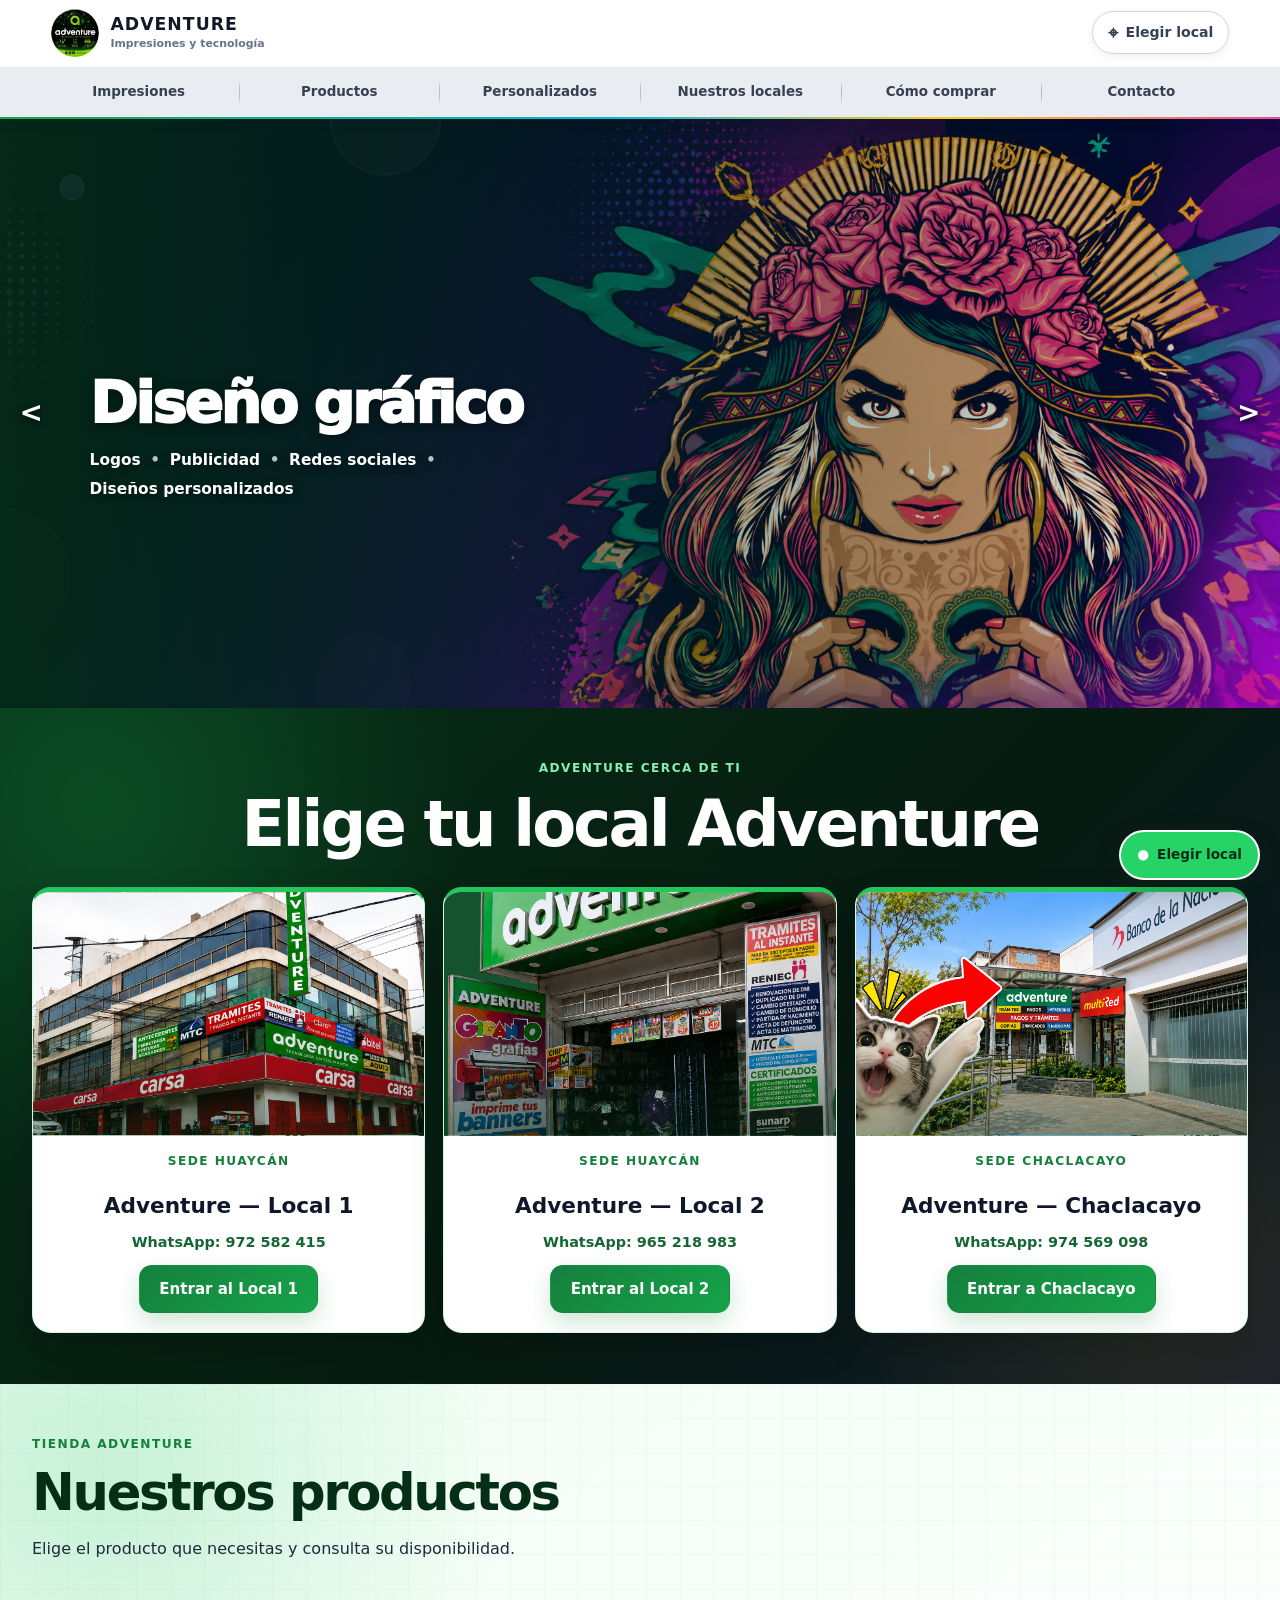
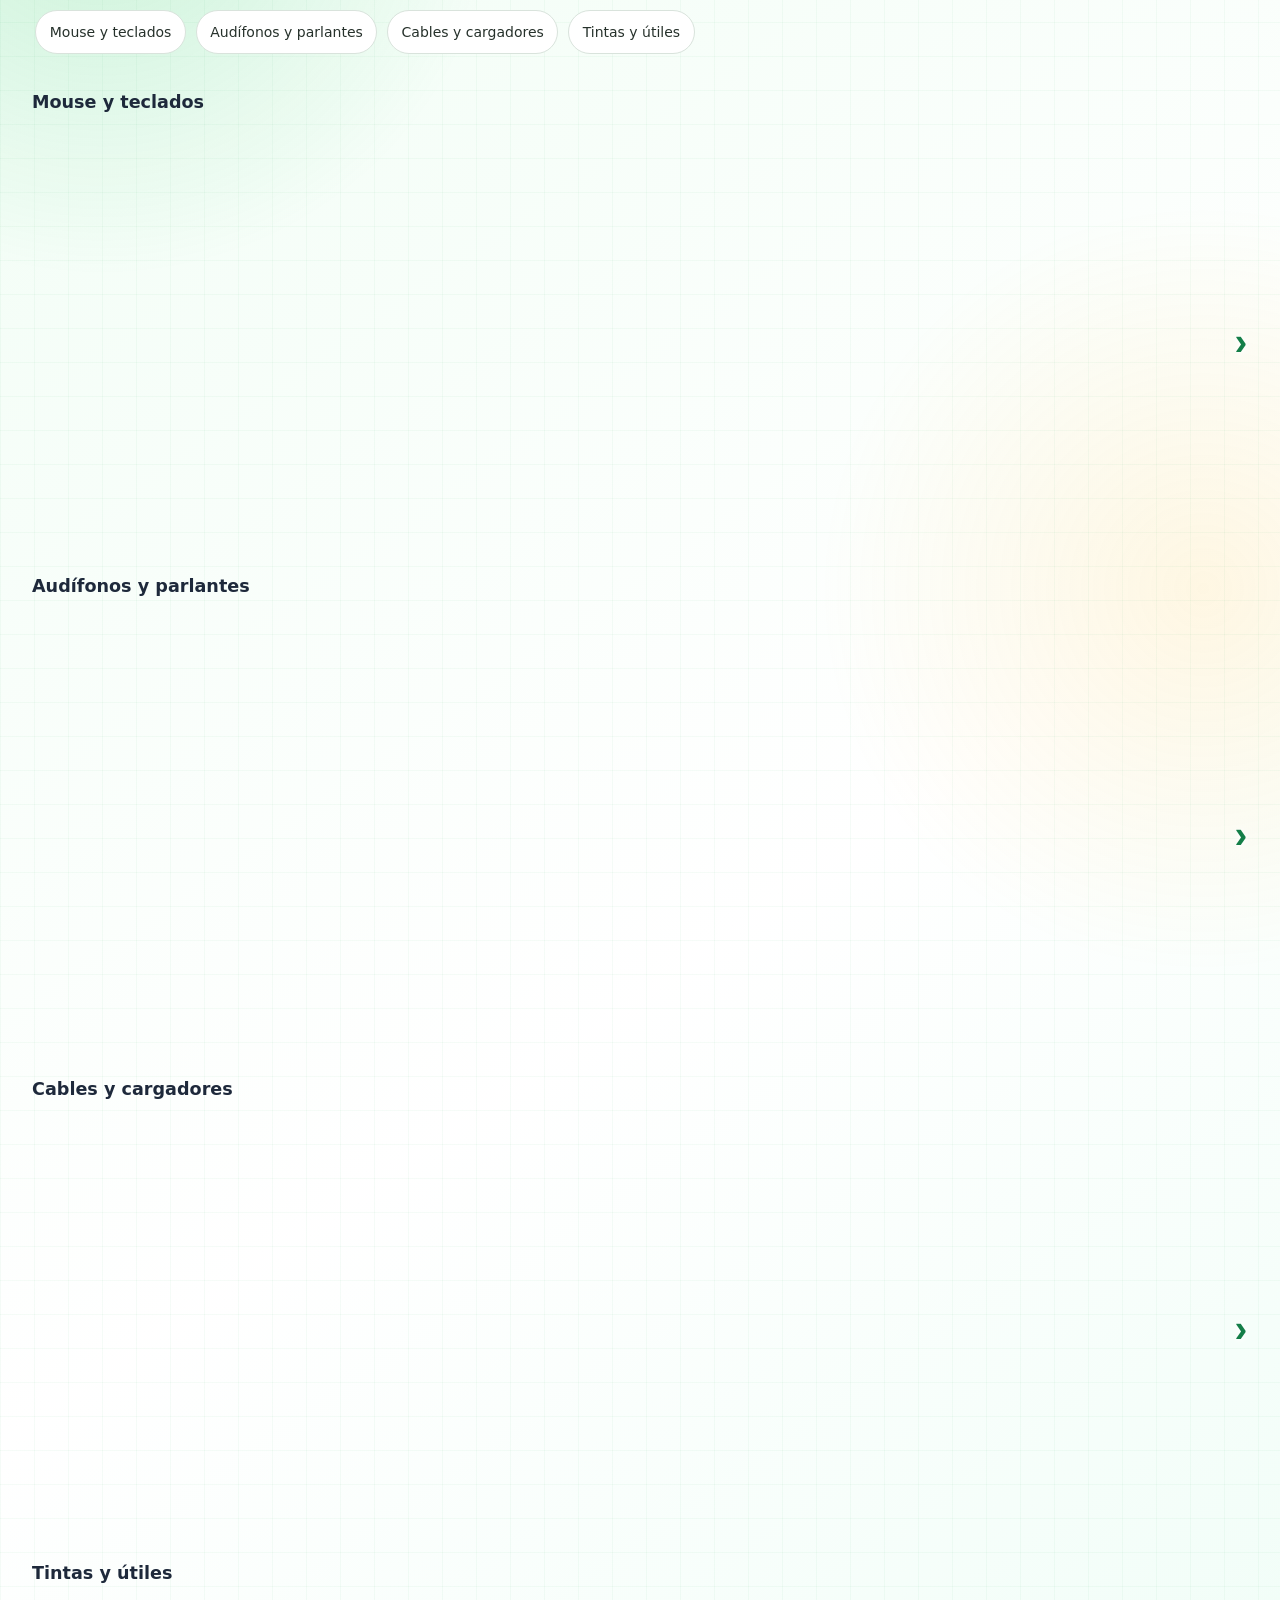
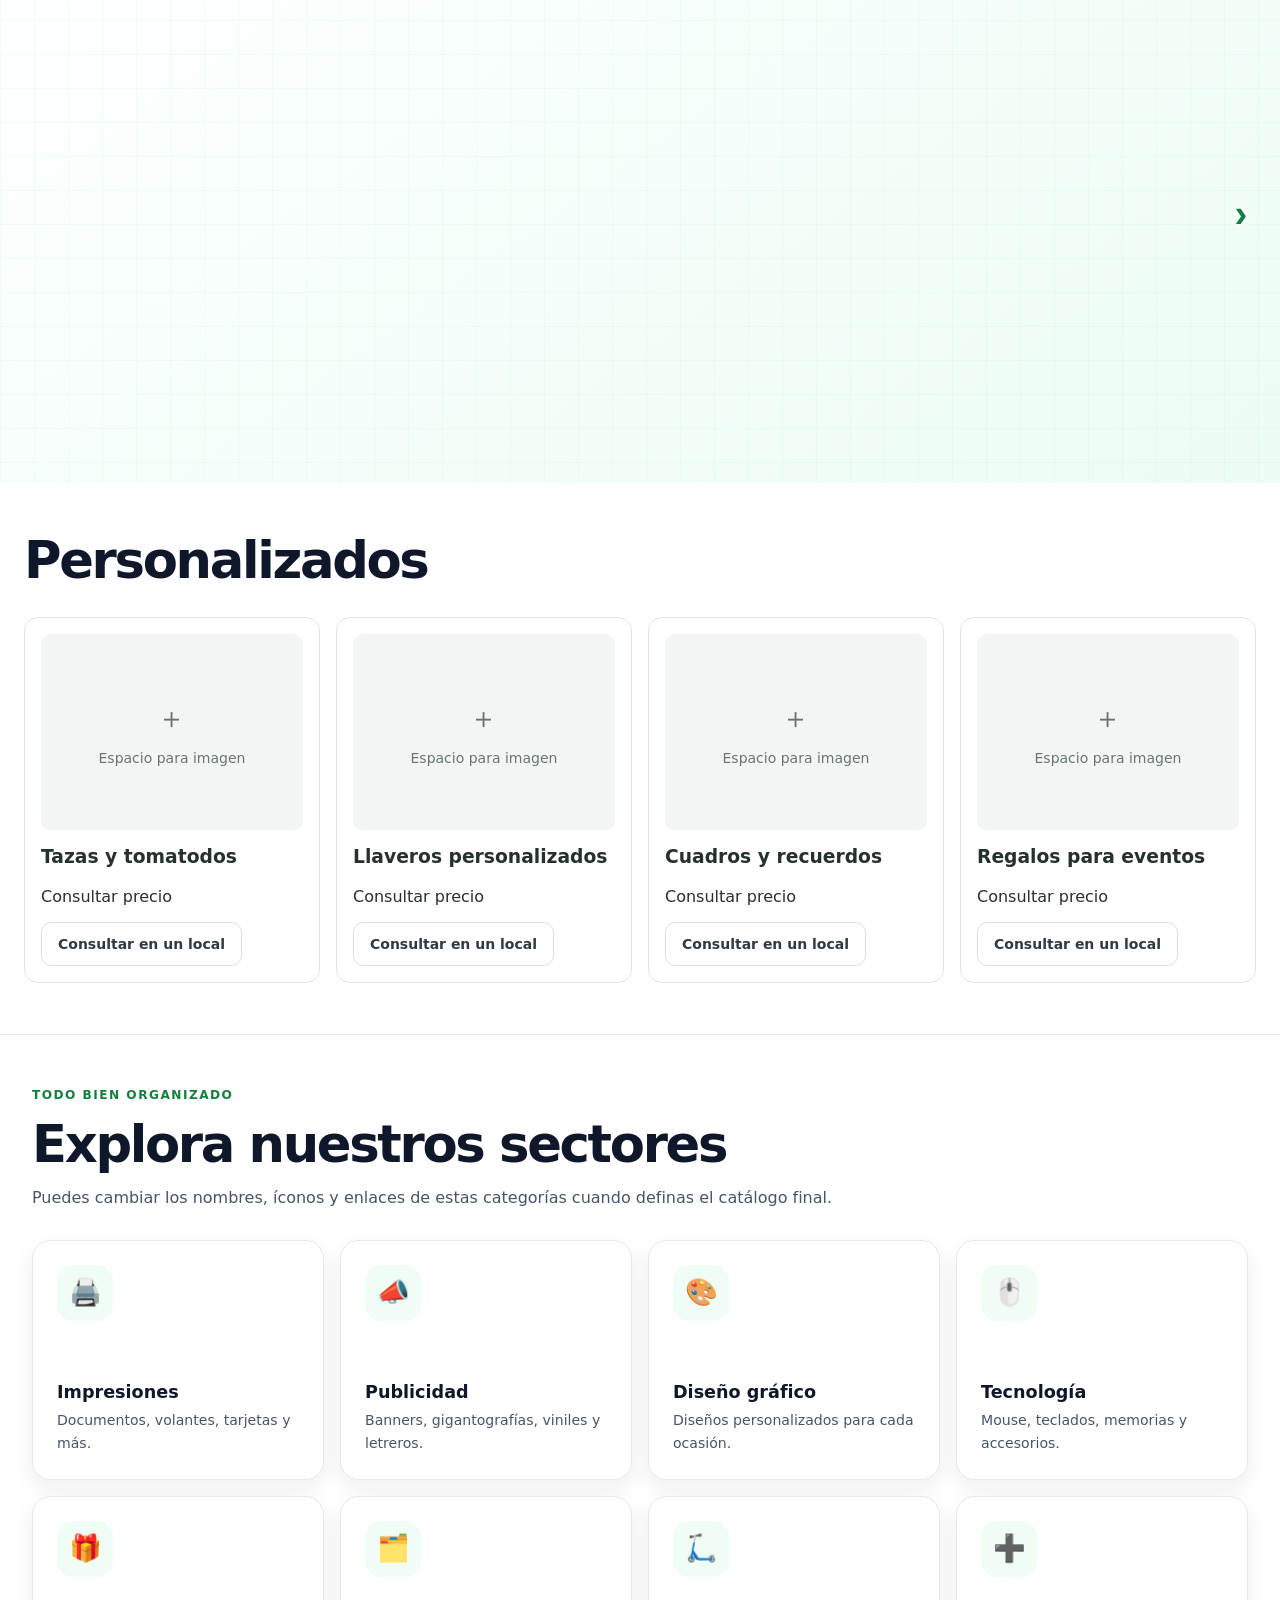
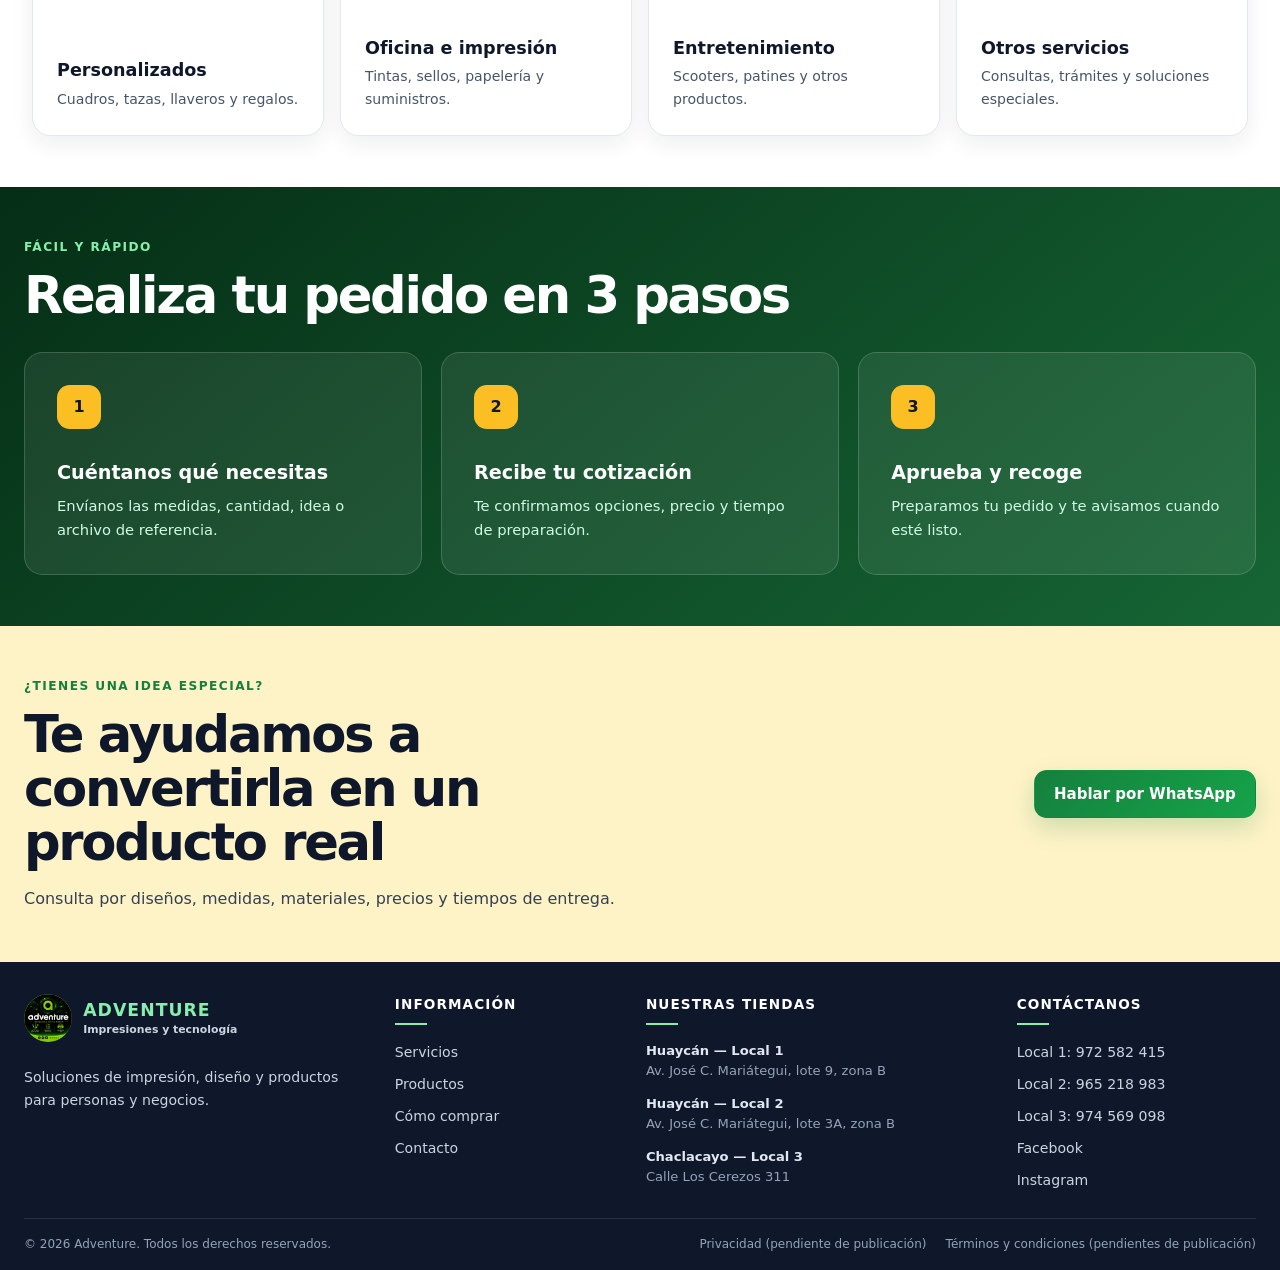
==== commit 75c6e13b: "Add files via upload" ====
--- a/index.html
+++ b/index.html
@@ -1,1042 +1,990 @@
-<!doctype html>
-<html lang="es">
-<head>
-  <meta charset="UTF-8">
-  <meta name="viewport" content="width=device-width, initial-scale=1.0">
-  <meta name="description" content="Adventure: impresiones, banners, viniles, diseños, personalizados, tecnología y productos para tu hogar o negocio.">
-  <meta name="theme-color" content="#15803d">
-  <title>Adventure | Impresiones, diseño y tecnología</title>
-
-  <link rel="icon" href="DADVENTUREICON.png">
-  <link rel="stylesheet" href="styles.css">
-  <script src="script.js" defer></script>
-</head>
-
-<body>
-  <a href="#contenido-principal">Saltar al contenido principal</a>
-
-  <div class="barra-superior">
-    <div class="contenedor">
-      <p>Impresiones, diseño, personalizados y tecnología en un solo lugar.</p>
-      <a href="#locales">Elige tu local y comunícate por WhatsApp</a>
-    </div>
-  </div>
-
-  <header class="cabecera" id="inicio">
-    <div class="contenedor cabecera__contenido">
-      <a class="marca" href="#inicio" aria-label="Ir al inicio de Adventure">
-        <img class="marca__logo" src="DADVENTUREICON.png" alt="Logo de Adventure" width="52" height="52">
-        <span class="marca__texto">
-          <strong>ADVENTURE</strong>
-          <small>Impresiones y tecnología</small>
-        </span>
-      </a>
-
-      <button class="boton-menu" type="button" aria-expanded="false" aria-controls="menu-principal">
-        <span class="sr-only">Abrir menú</span>
-        <span aria-hidden="true">☰</span>
-      </button>
-
-      <nav id="menu-principal" class="navegacion" aria-label="Navegación principal">
-        <ul>
-          <li class="menu-desplegable">
-            <button class="menu-desplegable__boton" type="button" aria-expanded="false">
-              Impresiones <span aria-hidden="true">⌄</span>
-            </button>
-            <div class="menu-desplegable__panel">
-              <a href="#servicios">Impresión de documentos</a>
-              <a href="#servicios">Banners y gigantografías</a>
-              <a href="#servicios">Viniles y stickers</a>
-              <a href="#servicios">Tarjetas y volantes</a>
-            </div>
-          </li>
-
-          <li class="menu-desplegable">
-            <button class="menu-desplegable__boton" type="button" aria-expanded="false">
-              Productos <span aria-hidden="true">⌄</span>
-            </button>
-            <div class="menu-desplegable__panel menu-desplegable__panel--amplio">
-              <a href="#productos">
-                <strong>🖱️ Mouse y teclados</strong>
-                <small>Accesorios para computadora</small>
-              </a>
-              <a href="#productos">
-                <strong>🎧 Audífonos y parlantes</strong>
-                <small>Audio y entretenimiento</small>
-              </a>
-              <a href="#productos">
-                <strong>🔌 Cables y cargadores</strong>
-                <small>USB, Tipo C y adaptadores</small>
-              </a>
-              <a href="#productos">
-                <strong>🖨️ Tintas y útiles</strong>
-                <small>Impresión, colegio y oficina</small>
-              </a>
-            </div>
-          </li>
-
-          <li class="menu-desplegable">
-            <button class="menu-desplegable__boton" type="button" aria-expanded="false">
-              Personalizados <span aria-hidden="true">⌄</span>
-            </button>
-            <div class="menu-desplegable__panel">
-              <a href="#personalizados">Tazas y tomatodos</a>
-              <a href="#personalizados">Llaveros personalizados</a>
-              <a href="#personalizados">Cuadros y recuerdos</a>
-              <a href="#personalizados">Regalos para eventos</a>
-            </div>
-          </li>
-
-          <li class="menu-desplegable">
-            <button class="menu-desplegable__boton navegacion__locales" type="button" aria-expanded="false">
-              Nuestros locales <span aria-hidden="true">⌄</span>
-            </button>
-            <div class="menu-desplegable__panel menu-desplegable__panel--locales">
-              <a href="local-huaycan-1.html">
-                <strong>Local 1 · Huaycán</strong>
-                <small>972 582 415</small>
-              </a>
-              <a href="local-huaycan-2.html">
-                <strong>Local 2 · Huaycán</strong>
-                <small>965 218 983</small>
-              </a>
-              <a href="local-chaclacayo.html">
-                <strong>Local 3 · Chaclacayo</strong>
-                <small>974 569 098</small>
-              </a>
-            </div>
-          </li>
-
-          <li><a href="#como-comprar">Cómo comprar</a></li>
-          <li><a href="#contacto">Contacto</a></li>
-        </ul>
-      </nav>
-
-      <a class="boton boton--cabecera" href="#locales">Elegir local</a>
-    </div>
-  </header>
-
-  <main id="contenido-principal">
-
-    <!-- CARRUSEL SUPERIOR -->
-    <section class="portada-categorias" id="servicios" aria-label="Servicios destacados de Adventure">
-      <div class="carrusel-categorias carrusel-categorias--portada" data-carrusel-categorias aria-label="Servicios destacados">
-        <div class="carrusel-categorias__ventana">
-          <div class="carrusel-categorias__pista">
-
-            <!-- Imagen: diseno1.png -->
-            <article class="categoria-publicidad categoria-publicidad--diseno-grafico" data-categoria-slide aria-label="Diseño gráfico">
-              <div class="categoria-publicidad__texto">
-                <h3>Diseño gráfico</h3>
-                <ul class="categoria-publicidad__detalles" aria-label="Servicios de diseño gráfico">
-                  <li>Logos</li>
-                  <li>Publicidad</li>
-                  <li>Redes sociales</li>
-                  <li>Diseños personalizados</li>
-                </ul>
-              </div>
-            </article>
-
-            <!-- Imagen: diseno2.png -->
-            <article class="categoria-publicidad categoria-publicidad--volantes" data-categoria-slide aria-label="Volantes">
-              <div class="categoria-publicidad__texto">
-                <h3>Volantes</h3>
-                <ul class="categoria-publicidad__detalles" aria-label="Tipos de volantes">
-                  <li>Publicitarios</li>
-                  <li>Promocionales</li>
-                  <li>Informativos</li>
-                  <li>Para eventos</li>
-                </ul>
-              </div>
-            </article>
-
-            <!-- Imagen: diseno3.png -->
-            <article class="categoria-publicidad categoria-publicidad--tarjetas" data-categoria-slide aria-label="Tarjetas">
-              <div class="categoria-publicidad__texto">
-                <h3>Tarjetas</h3>
-                <ul class="categoria-publicidad__detalles" aria-label="Tipos de tarjetas">
-                  <li>Presentación</li>
-                  <li>Invitaciones</li>
-                  <li>Personales</li>
-                  <li>Digitales</li>
-                </ul>
-              </div>
-            </article>
-
-            <!-- Imagen: diseno4.png -->
-            <article class="categoria-publicidad categoria-publicidad--disenos" id="personalizados" data-categoria-slide aria-label="Diseños personalizados">
-              <div class="categoria-publicidad__texto">
-                <h3>Diseños personalizados</h3>
-                <ul class="categoria-publicidad__detalles" aria-label="Diseños personalizados">
-                  <li>Para negocios</li>
-                  <li>Para eventos</li>
-                  <li>Para impresión</li>
-                  <li>A tu medida</li>
-                </ul>
-              </div>
-            </article>
-
-          </div>
-        </div>
-
-        <button class="carrusel-categorias__flecha carrusel-categorias__flecha--anterior" type="button" data-categoria-anterior aria-label="Ver categoría anterior">
-          <span aria-hidden="true">&lt;</span>
-        </button>
-
-        <button class="carrusel-categorias__flecha carrusel-categorias__flecha--siguiente" type="button" data-categoria-siguiente aria-label="Ver categoría siguiente">
-          <span aria-hidden="true">&gt;</span>
-        </button>
-      </div>
-    </section>
-
-    <!-- LOCALES -->
-    <section class="seccion seccion-locales" id="locales" aria-labelledby="titulo-locales">
-      <div class="contenedor">
-        <header class="encabezado-seccion encabezado-locales">
-          <p class="etiqueta">Adventure cerca de ti</p>
-          <h2 id="titulo-locales">Elige tu local Adventure</h2>
-        </header>
-
-        <div class="rejilla-locales">
-          <article class="tarjeta-local">
-            <div class="tarjeta-local__foto tarjeta-local__foto--1" role="img" aria-label="Foto de Adventure Huaycán Local 1"></div>
-            <div class="tarjeta-local__contenido">
-              <p class="etiqueta">Sede Huaycán</p>
-              <h3>Adventure — Local 1</h3>
-              <a class="tarjeta-local__telefono" href="https://wa.me/51972582415?text=Hola%20Adventure,%20consulto%20por%20el%20Local%201" target="_blank" rel="noopener noreferrer">WhatsApp: 972 582 415</a>
-              <a class="boton boton--principal" href="local-huaycan-1.html">Entrar al Local 1</a>
-            </div>
-          </article>
-
-          <article class="tarjeta-local">
-            <div class="tarjeta-local__foto tarjeta-local__foto--2" role="img" aria-label="Foto de Adventure Huaycán Local 2"></div>
-            <div class="tarjeta-local__contenido">
-              <p class="etiqueta">Sede Huaycán</p>
-              <h3>Adventure — Local 2</h3>
-              <a class="tarjeta-local__telefono" href="https://wa.me/51965218983?text=Hola%20Adventure,%20consulto%20por%20el%20Local%202" target="_blank" rel="noopener noreferrer">WhatsApp: 965 218 983</a>
-              <a class="boton boton--principal" href="local-huaycan-2.html">Entrar al Local 2</a>
-            </div>
-          </article>
-
-          <article class="tarjeta-local">
-            <div class="tarjeta-local__foto tarjeta-local__foto--3" role="img" aria-label="Foto de Adventure Chaclacayo"></div>
-            <div class="tarjeta-local__contenido">
-              <p class="etiqueta">Sede Chaclacayo</p>
-              <h3>Adventure — Chaclacayo</h3>
-              <a class="tarjeta-local__telefono" href="https://wa.me/51974569098?text=Hola%20Adventure,%20consulto%20por%20el%20Local%203%20de%20Chaclacayo" target="_blank" rel="noopener noreferrer">WhatsApp: 974 569 098</a>
-              <a class="boton boton--principal" href="local-chaclacayo.html">Entrar a Chaclacayo</a>
-            </div>
-          </article>
-        </div>
-      </div>
-    </section>
-
-    <!-- PRODUCTOS: 3 FILAS DESLIZABLES -->
-    <section class="seccion seccion-productos" id="productos" aria-labelledby="titulo-productos">
-      <div class="contenedor">
-        <header class="encabezado-seccion encabezado-vitrina">
-          <div>
-            <p class="etiqueta">Tienda Adventure</p>
-            <h2 id="titulo-productos">Nuestros productos</h2>
-            <p>Elige el producto que necesitas y consulta su disponibilidad.</p>
-          </div>
-        </header>
-
-        <div class="rejilla-productos-destacados" id="vitrina-productos">
-
-          <!-- FILA 1: PRODUCTOS 1 AL 11 -->
-          <div class="fila-productos" aria-label="Fila 1 de productos destacados">
-
-            <article class="producto-destacado producto-destacado--vacio" data-busqueda="">
-              <div class="producto-destacado__imagen producto-destacado__imagen--verde">
-                <!-- Para agregar imagen: <img src="producto-01.png" alt="Producto 1"> -->
-                <span class="producto-destacado__fallback" aria-hidden="true">
-                  <span class="producto-destacado__suma">＋</span>
-                  <small>Espacio para producto</small>
-                </span>
-              </div>
-              <div class="producto-destacado__contenido">
-                <span class="producto-destacado__etiqueta">Producto</span>
-                <p class="producto-destacado__marca">ADVENTURE</p>
-                <h3>Producto 1</h3>
-                <p>Descripción del producto 1.</p>
-                <strong class="producto-destacado__precio">Precio por consultar</strong>
-                <a href="#locales">Consultar disponibilidad</a>
-              </div>
-            </article>
-
-            <article class="producto-destacado producto-destacado--vacio" data-busqueda="">
-              <div class="producto-destacado__imagen producto-destacado__imagen--amarillo">
-                <!-- Para agregar imagen: <img src="producto-02.png" alt="Producto 2"> -->
-                <span class="producto-destacado__fallback" aria-hidden="true">
-                  <span class="producto-destacado__suma">＋</span>
-                  <small>Espacio para producto</small>
-                </span>
-              </div>
-              <div class="producto-destacado__contenido">
-                <span class="producto-destacado__etiqueta">Producto</span>
-                <p class="producto-destacado__marca">ADVENTURE</p>
-                <h3>Producto 2</h3>
-                <p>Descripción del producto 2.</p>
-                <strong class="producto-destacado__precio">Precio por consultar</strong>
-                <a href="#locales">Consultar disponibilidad</a>
-              </div>
-            </article>
-
-            <article class="producto-destacado producto-destacado--vacio" data-busqueda="">
-              <div class="producto-destacado__imagen producto-destacado__imagen--azul">
-                <!-- Para agregar imagen: <img src="producto-03.png" alt="Producto 3"> -->
-                <span class="producto-destacado__fallback" aria-hidden="true">
-                  <span class="producto-destacado__suma">＋</span>
-                  <small>Espacio para producto</small>
-                </span>
-              </div>
-              <div class="producto-destacado__contenido">
-                <span class="producto-destacado__etiqueta">Producto</span>
-                <p class="producto-destacado__marca">ADVENTURE</p>
-                <h3>Producto 3</h3>
-                <p>Descripción del producto 3.</p>
-                <strong class="producto-destacado__precio">Precio por consultar</strong>
-                <a href="#locales">Consultar disponibilidad</a>
-              </div>
-            </article>
-
-            <article class="producto-destacado producto-destacado--vacio" data-busqueda="">
-              <div class="producto-destacado__imagen producto-destacado__imagen--naranja">
-                <!-- Para agregar imagen: <img src="producto-04.png" alt="Producto 4"> -->
-                <span class="producto-destacado__fallback" aria-hidden="true">
-                  <span class="producto-destacado__suma">＋</span>
-                  <small>Espacio para producto</small>
-                </span>
-              </div>
-              <div class="producto-destacado__contenido">
-                <span class="producto-destacado__etiqueta">Producto</span>
-                <p class="producto-destacado__marca">ADVENTURE</p>
-                <h3>Producto 4</h3>
-                <p>Descripción del producto 4.</p>
-                <strong class="producto-destacado__precio">Precio por consultar</strong>
-                <a href="#locales">Consultar disponibilidad</a>
-              </div>
-            </article>
-
-            <article class="producto-destacado producto-destacado--vacio" data-busqueda="">
-              <div class="producto-destacado__imagen producto-destacado__imagen--morado">
-                <!-- Para agregar imagen: <img src="producto-05.png" alt="Producto 5"> -->
-                <span class="producto-destacado__fallback" aria-hidden="true">
-                  <span class="producto-destacado__suma">＋</span>
-                  <small>Espacio para producto</small>
-                </span>
-              </div>
-              <div class="producto-destacado__contenido">
-                <span class="producto-destacado__etiqueta">Producto</span>
-                <p class="producto-destacado__marca">ADVENTURE</p>
-                <h3>Producto 5</h3>
-                <p>Descripción del producto 5.</p>
-                <strong class="producto-destacado__precio">Precio por consultar</strong>
-                <a href="#locales">Consultar disponibilidad</a>
-              </div>
-            </article>
-
-            <article class="producto-destacado producto-destacado--vacio" data-busqueda="">
-              <div class="producto-destacado__imagen producto-destacado__imagen--rojo">
-                <!-- Para agregar imagen: <img src="producto-06.png" alt="Producto 6"> -->
-                <span class="producto-destacado__fallback" aria-hidden="true">
-                  <span class="producto-destacado__suma">＋</span>
-                  <small>Espacio para producto</small>
-                </span>
-              </div>
-              <div class="producto-destacado__contenido">
-                <span class="producto-destacado__etiqueta">Producto</span>
-                <p class="producto-destacado__marca">ADVENTURE</p>
-                <h3>Producto 6</h3>
-                <p>Descripción del producto 6.</p>
-                <strong class="producto-destacado__precio">Precio por consultar</strong>
-                <a href="#locales">Consultar disponibilidad</a>
-              </div>
-            </article>
-
-            <article class="producto-destacado producto-destacado--vacio" data-busqueda="">
-              <div class="producto-destacado__imagen producto-destacado__imagen--verde">
-                <!-- Para agregar imagen: <img src="producto-07.png" alt="Producto 7"> -->
-                <span class="producto-destacado__fallback" aria-hidden="true">
-                  <span class="producto-destacado__suma">＋</span>
-                  <small>Espacio para producto</small>
-                </span>
-              </div>
-              <div class="producto-destacado__contenido">
-                <span class="producto-destacado__etiqueta">Producto</span>
-                <p class="producto-destacado__marca">ADVENTURE</p>
-                <h3>Producto 7</h3>
-                <p>Descripción del producto 7.</p>
-                <strong class="producto-destacado__precio">Precio por consultar</strong>
-                <a href="#locales">Consultar disponibilidad</a>
-              </div>
-            </article>
-
-            <article class="producto-destacado producto-destacado--vacio" data-busqueda="">
-              <div class="producto-destacado__imagen producto-destacado__imagen--amarillo">
-                <!-- Para agregar imagen: <img src="producto-08.png" alt="Producto 8"> -->
-                <span class="producto-destacado__fallback" aria-hidden="true">
-                  <span class="producto-destacado__suma">＋</span>
-                  <small>Espacio para producto</small>
-                </span>
-              </div>
-              <div class="producto-destacado__contenido">
-                <span class="producto-destacado__etiqueta">Producto</span>
-                <p class="producto-destacado__marca">ADVENTURE</p>
-                <h3>Producto 8</h3>
-                <p>Descripción del producto 8.</p>
-                <strong class="producto-destacado__precio">Precio por consultar</strong>
-                <a href="#locales">Consultar disponibilidad</a>
-              </div>
-            </article>
-
-            <article class="producto-destacado producto-destacado--vacio" data-busqueda="">
-              <div class="producto-destacado__imagen producto-destacado__imagen--azul">
-                <!-- Para agregar imagen: <img src="producto-09.png" alt="Producto 9"> -->
-                <span class="producto-destacado__fallback" aria-hidden="true">
-                  <span class="producto-destacado__suma">＋</span>
-                  <small>Espacio para producto</small>
-                </span>
-              </div>
-              <div class="producto-destacado__contenido">
-                <span class="producto-destacado__etiqueta">Producto</span>
-                <p class="producto-destacado__marca">ADVENTURE</p>
-                <h3>Producto 9</h3>
-                <p>Descripción del producto 9.</p>
-                <strong class="producto-destacado__precio">Precio por consultar</strong>
-                <a href="#locales">Consultar disponibilidad</a>
-              </div>
-            </article>
-
-            <article class="producto-destacado producto-destacado--vacio" data-busqueda="">
-              <div class="producto-destacado__imagen producto-destacado__imagen--naranja">
-                <!-- Para agregar imagen: <img src="producto-10.png" alt="Producto 10"> -->
-                <span class="producto-destacado__fallback" aria-hidden="true">
-                  <span class="producto-destacado__suma">＋</span>
-                  <small>Espacio para producto</small>
-                </span>
-              </div>
-              <div class="producto-destacado__contenido">
-                <span class="producto-destacado__etiqueta">Producto</span>
-                <p class="producto-destacado__marca">ADVENTURE</p>
-                <h3>Producto 10</h3>
-                <p>Descripción del producto 10.</p>
-                <strong class="producto-destacado__precio">Precio por consultar</strong>
-                <a href="#locales">Consultar disponibilidad</a>
-              </div>
-            </article>
-
-            <article class="producto-destacado producto-destacado--vacio" data-busqueda="">
-              <div class="producto-destacado__imagen producto-destacado__imagen--morado">
-                <!-- Para agregar imagen: <img src="producto-11.png" alt="Producto 11"> -->
-                <span class="producto-destacado__fallback" aria-hidden="true">
-                  <span class="producto-destacado__suma">＋</span>
-                  <small>Espacio para producto</small>
-                </span>
-              </div>
-              <div class="producto-destacado__contenido">
-                <span class="producto-destacado__etiqueta">Producto</span>
-                <p class="producto-destacado__marca">ADVENTURE</p>
-                <h3>Producto 11</h3>
-                <p>Descripción del producto 11.</p>
-                <strong class="producto-destacado__precio">Precio por consultar</strong>
-                <a href="#locales">Consultar disponibilidad</a>
-              </div>
-            </article>
-
-          </div>
-
-          <!-- FILA 2: PRODUCTOS 12 AL 22 -->
-          <div class="fila-productos" aria-label="Fila 2 de productos destacados">
-
-            <article class="producto-destacado producto-destacado--vacio" data-busqueda="">
-              <div class="producto-destacado__imagen producto-destacado__imagen--rojo">
-                <!-- Para agregar imagen: <img src="producto-12.png" alt="Producto 12"> -->
-                <span class="producto-destacado__fallback" aria-hidden="true">
-                  <span class="producto-destacado__suma">＋</span>
-                  <small>Espacio para producto</small>
-                </span>
-              </div>
-              <div class="producto-destacado__contenido">
-                <span class="producto-destacado__etiqueta">Producto</span>
-                <p class="producto-destacado__marca">ADVENTURE</p>
-                <h3>Producto 12</h3>
-                <p>Descripción del producto 12.</p>
-                <strong class="producto-destacado__precio">Precio por consultar</strong>
-                <a href="#locales">Consultar disponibilidad</a>
-              </div>
-            </article>
-
-            <article class="producto-destacado producto-destacado--vacio" data-busqueda="">
-              <div class="producto-destacado__imagen producto-destacado__imagen--verde">
-                <!-- Para agregar imagen: <img src="producto-13.png" alt="Producto 13"> -->
-                <span class="producto-destacado__fallback" aria-hidden="true">
-                  <span class="producto-destacado__suma">＋</span>
-                  <small>Espacio para producto</small>
-                </span>
-              </div>
-              <div class="producto-destacado__contenido">
-                <span class="producto-destacado__etiqueta">Producto</span>
-                <p class="producto-destacado__marca">ADVENTURE</p>
-                <h3>Producto 13</h3>
-                <p>Descripción del producto 13.</p>
-                <strong class="producto-destacado__precio">Precio por consultar</strong>
-                <a href="#locales">Consultar disponibilidad</a>
-              </div>
-            </article>
-
-            <article class="producto-destacado producto-destacado--vacio" data-busqueda="">
-              <div class="producto-destacado__imagen producto-destacado__imagen--amarillo">
-                <!-- Para agregar imagen: <img src="producto-14.png" alt="Producto 14"> -->
-                <span class="producto-destacado__fallback" aria-hidden="true">
-                  <span class="producto-destacado__suma">＋</span>
-                  <small>Espacio para producto</small>
-                </span>
-              </div>
-              <div class="producto-destacado__contenido">
-                <span class="producto-destacado__etiqueta">Producto</span>
-                <p class="producto-destacado__marca">ADVENTURE</p>
-                <h3>Producto 14</h3>
-                <p>Descripción del producto 14.</p>
-                <strong class="producto-destacado__precio">Precio por consultar</strong>
-                <a href="#locales">Consultar disponibilidad</a>
-              </div>
-            </article>
-
-            <article class="producto-destacado producto-destacado--vacio" data-busqueda="">
-              <div class="producto-destacado__imagen producto-destacado__imagen--azul">
-                <!-- Para agregar imagen: <img src="producto-15.png" alt="Producto 15"> -->
-                <span class="producto-destacado__fallback" aria-hidden="true">
-                  <span class="producto-destacado__suma">＋</span>
-                  <small>Espacio para producto</small>
-                </span>
-              </div>
-              <div class="producto-destacado__contenido">
-                <span class="producto-destacado__etiqueta">Producto</span>
-                <p class="producto-destacado__marca">ADVENTURE</p>
-                <h3>Producto 15</h3>
-                <p>Descripción del producto 15.</p>
-                <strong class="producto-destacado__precio">Precio por consultar</strong>
-                <a href="#locales">Consultar disponibilidad</a>
-              </div>
-            </article>
-
-            <article class="producto-destacado producto-destacado--vacio" data-busqueda="">
-              <div class="producto-destacado__imagen producto-destacado__imagen--naranja">
-                <!-- Para agregar imagen: <img src="producto-16.png" alt="Producto 16"> -->
-                <span class="producto-destacado__fallback" aria-hidden="true">
-                  <span class="producto-destacado__suma">＋</span>
-                  <small>Espacio para producto</small>
-                </span>
-              </div>
-              <div class="producto-destacado__contenido">
-                <span class="producto-destacado__etiqueta">Producto</span>
-                <p class="producto-destacado__marca">ADVENTURE</p>
-                <h3>Producto 16</h3>
-                <p>Descripción del producto 16.</p>
-                <strong class="producto-destacado__precio">Precio por consultar</strong>
-                <a href="#locales">Consultar disponibilidad</a>
-              </div>
-            </article>
-
-            <article class="producto-destacado producto-destacado--vacio" data-busqueda="">
-              <div class="producto-destacado__imagen producto-destacado__imagen--morado">
-                <!-- Para agregar imagen: <img src="producto-17.png" alt="Producto 17"> -->
-                <span class="producto-destacado__fallback" aria-hidden="true">
-                  <span class="producto-destacado__suma">＋</span>
-                  <small>Espacio para producto</small>
-                </span>
-              </div>
-              <div class="producto-destacado__contenido">
-                <span class="producto-destacado__etiqueta">Producto</span>
-                <p class="producto-destacado__marca">ADVENTURE</p>
-                <h3>Producto 17</h3>
-                <p>Descripción del producto 17.</p>
-                <strong class="producto-destacado__precio">Precio por consultar</strong>
-                <a href="#locales">Consultar disponibilidad</a>
-              </div>
-            </article>
-
-            <article class="producto-destacado producto-destacado--vacio" data-busqueda="">
-              <div class="producto-destacado__imagen producto-destacado__imagen--rojo">
-                <!-- Para agregar imagen: <img src="producto-18.png" alt="Producto 18"> -->
-                <span class="producto-destacado__fallback" aria-hidden="true">
-                  <span class="producto-destacado__suma">＋</span>
-                  <small>Espacio para producto</small>
-                </span>
-              </div>
-              <div class="producto-destacado__contenido">
-                <span class="producto-destacado__etiqueta">Producto</span>
-                <p class="producto-destacado__marca">ADVENTURE</p>
-                <h3>Producto 18</h3>
-                <p>Descripción del producto 18.</p>
-                <strong class="producto-destacado__precio">Precio por consultar</strong>
-                <a href="#locales">Consultar disponibilidad</a>
-              </div>
-            </article>
-
-            <article class="producto-destacado producto-destacado--vacio" data-busqueda="">
-              <div class="producto-destacado__imagen producto-destacado__imagen--verde">
-                <!-- Para agregar imagen: <img src="producto-19.png" alt="Producto 19"> -->
-                <span class="producto-destacado__fallback" aria-hidden="true">
-                  <span class="producto-destacado__suma">＋</span>
-                  <small>Espacio para producto</small>
-                </span>
-              </div>
-              <div class="producto-destacado__contenido">
-                <span class="producto-destacado__etiqueta">Producto</span>
-                <p class="producto-destacado__marca">ADVENTURE</p>
-                <h3>Producto 19</h3>
-                <p>Descripción del producto 19.</p>
-                <strong class="producto-destacado__precio">Precio por consultar</strong>
-                <a href="#locales">Consultar disponibilidad</a>
-              </div>
-            </article>
-
-            <article class="producto-destacado producto-destacado--vacio" data-busqueda="">
-              <div class="producto-destacado__imagen producto-destacado__imagen--amarillo">
-                <!-- Para agregar imagen: <img src="producto-20.png" alt="Producto 20"> -->
-                <span class="producto-destacado__fallback" aria-hidden="true">
-                  <span class="producto-destacado__suma">＋</span>
-                  <small>Espacio para producto</small>
-                </span>
-              </div>
-              <div class="producto-destacado__contenido">
-                <span class="producto-destacado__etiqueta">Producto</span>
-                <p class="producto-destacado__marca">ADVENTURE</p>
-                <h3>Producto 20</h3>
-                <p>Descripción del producto 20.</p>
-                <strong class="producto-destacado__precio">Precio por consultar</strong>
-                <a href="#locales">Consultar disponibilidad</a>
-              </div>
-            </article>
-
-            <article class="producto-destacado producto-destacado--vacio" data-busqueda="">
-              <div class="producto-destacado__imagen producto-destacado__imagen--azul">
-                <!-- Para agregar imagen: <img src="producto-21.png" alt="Producto 21"> -->
-                <span class="producto-destacado__fallback" aria-hidden="true">
-                  <span class="producto-destacado__suma">＋</span>
-                  <small>Espacio para producto</small>
-                </span>
-              </div>
-              <div class="producto-destacado__contenido">
-                <span class="producto-destacado__etiqueta">Producto</span>
-                <p class="producto-destacado__marca">ADVENTURE</p>
-                <h3>Producto 21</h3>
-                <p>Descripción del producto 21.</p>
-                <strong class="producto-destacado__precio">Precio por consultar</strong>
-                <a href="#locales">Consultar disponibilidad</a>
-              </div>
-            </article>
-
-            <article class="producto-destacado producto-destacado--vacio" data-busqueda="">
-              <div class="producto-destacado__imagen producto-destacado__imagen--naranja">
-                <!-- Para agregar imagen: <img src="producto-22.png" alt="Producto 22"> -->
-                <span class="producto-destacado__fallback" aria-hidden="true">
-                  <span class="producto-destacado__suma">＋</span>
-                  <small>Espacio para producto</small>
-                </span>
-              </div>
-              <div class="producto-destacado__contenido">
-                <span class="producto-destacado__etiqueta">Producto</span>
-                <p class="producto-destacado__marca">ADVENTURE</p>
-                <h3>Producto 22</h3>
-                <p>Descripción del producto 22.</p>
-                <strong class="producto-destacado__precio">Precio por consultar</strong>
-                <a href="#locales">Consultar disponibilidad</a>
-              </div>
-            </article>
-
-          </div>
-
-          <!-- FILA 3: PRODUCTOS 23 AL 33 -->
-          <div class="fila-productos" aria-label="Fila 3 de productos destacados">
-
-            <article class="producto-destacado producto-destacado--vacio" data-busqueda="">
-              <div class="producto-destacado__imagen producto-destacado__imagen--morado">
-                <!-- Para agregar imagen: <img src="producto-23.png" alt="Producto 23"> -->
-                <span class="producto-destacado__fallback" aria-hidden="true">
-                  <span class="producto-destacado__suma">＋</span>
-                  <small>Espacio para producto</small>
-                </span>
-              </div>
-              <div class="producto-destacado__contenido">
-                <span class="producto-destacado__etiqueta">Producto</span>
-                <p class="producto-destacado__marca">ADVENTURE</p>
-                <h3>Producto 23</h3>
-                <p>Descripción del producto 23.</p>
-                <strong class="producto-destacado__precio">Precio por consultar</strong>
-                <a href="#locales">Consultar disponibilidad</a>
-              </div>
-            </article>
-
-            <article class="producto-destacado producto-destacado--vacio" data-busqueda="">
-              <div class="producto-destacado__imagen producto-destacado__imagen--rojo">
-                <!-- Para agregar imagen: <img src="producto-24.png" alt="Producto 24"> -->
-                <span class="producto-destacado__fallback" aria-hidden="true">
-                  <span class="producto-destacado__suma">＋</span>
-                  <small>Espacio para producto</small>
-                </span>
-              </div>
-              <div class="producto-destacado__contenido">
-                <span class="producto-destacado__etiqueta">Producto</span>
-                <p class="producto-destacado__marca">ADVENTURE</p>
-                <h3>Producto 24</h3>
-                <p>Descripción del producto 24.</p>
-                <strong class="producto-destacado__precio">Precio por consultar</strong>
-                <a href="#locales">Consultar disponibilidad</a>
-              </div>
-            </article>
-
-            <article class="producto-destacado producto-destacado--vacio" data-busqueda="">
-              <div class="producto-destacado__imagen producto-destacado__imagen--verde">
-                <!-- Para agregar imagen: <img src="producto-25.png" alt="Producto 25"> -->
-                <span class="producto-destacado__fallback" aria-hidden="true">
-                  <span class="producto-destacado__suma">＋</span>
-                  <small>Espacio para producto</small>
-                </span>
-              </div>
-              <div class="producto-destacado__contenido">
-                <span class="producto-destacado__etiqueta">Producto</span>
-                <p class="producto-destacado__marca">ADVENTURE</p>
-                <h3>Producto 25</h3>
-                <p>Descripción del producto 25.</p>
-                <strong class="producto-destacado__precio">Precio por consultar</strong>
-                <a href="#locales">Consultar disponibilidad</a>
-              </div>
-            </article>
-
-            <article class="producto-destacado producto-destacado--vacio" data-busqueda="">
-              <div class="producto-destacado__imagen producto-destacado__imagen--amarillo">
-                <!-- Para agregar imagen: <img src="producto-26.png" alt="Producto 26"> -->
-                <span class="producto-destacado__fallback" aria-hidden="true">
-                  <span class="producto-destacado__suma">＋</span>
-                  <small>Espacio para producto</small>
-                </span>
-              </div>
-              <div class="producto-destacado__contenido">
-                <span class="producto-destacado__etiqueta">Producto</span>
-                <p class="producto-destacado__marca">ADVENTURE</p>
-                <h3>Producto 26</h3>
-                <p>Descripción del producto 26.</p>
-                <strong class="producto-destacado__precio">Precio por consultar</strong>
-                <a href="#locales">Consultar disponibilidad</a>
-              </div>
-            </article>
-
-            <article class="producto-destacado producto-destacado--vacio" data-busqueda="">
-              <div class="producto-destacado__imagen producto-destacado__imagen--azul">
-                <!-- Para agregar imagen: <img src="producto-27.png" alt="Producto 27"> -->
-                <span class="producto-destacado__fallback" aria-hidden="true">
-                  <span class="producto-destacado__suma">＋</span>
-                  <small>Espacio para producto</small>
-                </span>
-              </div>
-              <div class="producto-destacado__contenido">
-                <span class="producto-destacado__etiqueta">Producto</span>
-                <p class="producto-destacado__marca">ADVENTURE</p>
-                <h3>Producto 27</h3>
-                <p>Descripción del producto 27.</p>
-                <strong class="producto-destacado__precio">Precio por consultar</strong>
-                <a href="#locales">Consultar disponibilidad</a>
-              </div>
-            </article>
-
-            <article class="producto-destacado producto-destacado--vacio" data-busqueda="">
-              <div class="producto-destacado__imagen producto-destacado__imagen--naranja">
-                <!-- Para agregar imagen: <img src="producto-28.png" alt="Producto 28"> -->
-                <span class="producto-destacado__fallback" aria-hidden="true">
-                  <span class="producto-destacado__suma">＋</span>
-                  <small>Espacio para producto</small>
-                </span>
-              </div>
-              <div class="producto-destacado__contenido">
-                <span class="producto-destacado__etiqueta">Producto</span>
-                <p class="producto-destacado__marca">ADVENTURE</p>
-                <h3>Producto 28</h3>
-                <p>Descripción del producto 28.</p>
-                <strong class="producto-destacado__precio">Precio por consultar</strong>
-                <a href="#locales">Consultar disponibilidad</a>
-              </div>
-            </article>
-
-            <article class="producto-destacado producto-destacado--vacio" data-busqueda="">
-              <div class="producto-destacado__imagen producto-destacado__imagen--morado">
-                <!-- Para agregar imagen: <img src="producto-29.png" alt="Producto 29"> -->
-                <span class="producto-destacado__fallback" aria-hidden="true">
-                  <span class="producto-destacado__suma">＋</span>
-                  <small>Espacio para producto</small>
-                </span>
-              </div>
-              <div class="producto-destacado__contenido">
-                <span class="producto-destacado__etiqueta">Producto</span>
-                <p class="producto-destacado__marca">ADVENTURE</p>
-                <h3>Producto 29</h3>
-                <p>Descripción del producto 29.</p>
-                <strong class="producto-destacado__precio">Precio por consultar</strong>
-                <a href="#locales">Consultar disponibilidad</a>
-              </div>
-            </article>
-
-            <article class="producto-destacado producto-destacado--vacio" data-busqueda="">
-              <div class="producto-destacado__imagen producto-destacado__imagen--rojo">
-                <!-- Para agregar imagen: <img src="producto-30.png" alt="Producto 30"> -->
-                <span class="producto-destacado__fallback" aria-hidden="true">
-                  <span class="producto-destacado__suma">＋</span>
-                  <small>Espacio para producto</small>
-                </span>
-              </div>
-              <div class="producto-destacado__contenido">
-                <span class="producto-destacado__etiqueta">Producto</span>
-                <p class="producto-destacado__marca">ADVENTURE</p>
-                <h3>Producto 30</h3>
-                <p>Descripción del producto 30.</p>
-                <strong class="producto-destacado__precio">Precio por consultar</strong>
-                <a href="#locales">Consultar disponibilidad</a>
-              </div>
-            </article>
-
-            <article class="producto-destacado producto-destacado--vacio" data-busqueda="">
-              <div class="producto-destacado__imagen producto-destacado__imagen--verde">
-                <!-- Para agregar imagen: <img src="producto-31.png" alt="Producto 31"> -->
-                <span class="producto-destacado__fallback" aria-hidden="true">
-                  <span class="producto-destacado__suma">＋</span>
-                  <small>Espacio para producto</small>
-                </span>
-              </div>
-              <div class="producto-destacado__contenido">
-                <span class="producto-destacado__etiqueta">Producto</span>
-                <p class="producto-destacado__marca">ADVENTURE</p>
-                <h3>Producto 31</h3>
-                <p>Descripción del producto 31.</p>
-                <strong class="producto-destacado__precio">Precio por consultar</strong>
-                <a href="#locales">Consultar disponibilidad</a>
-              </div>
-            </article>
-
-            <article class="producto-destacado producto-destacado--vacio" data-busqueda="">
-              <div class="producto-destacado__imagen producto-destacado__imagen--amarillo">
-                <!-- Para agregar imagen: <img src="producto-32.png" alt="Producto 32"> -->
-                <span class="producto-destacado__fallback" aria-hidden="true">
-                  <span class="producto-destacado__suma">＋</span>
-                  <small>Espacio para producto</small>
-                </span>
-              </div>
-              <div class="producto-destacado__contenido">
-                <span class="producto-destacado__etiqueta">Producto</span>
-                <p class="producto-destacado__marca">ADVENTURE</p>
-                <h3>Producto 32</h3>
-                <p>Descripción del producto 32.</p>
-                <strong class="producto-destacado__precio">Precio por consultar</strong>
-                <a href="#locales">Consultar disponibilidad</a>
-              </div>
-            </article>
-
-            <article class="producto-destacado producto-destacado--vacio" data-busqueda="">
-              <div class="producto-destacado__imagen producto-destacado__imagen--azul">
-                <!-- Para agregar imagen: <img src="producto-33.png" alt="Producto 33"> -->
-                <span class="producto-destacado__fallback" aria-hidden="true">
-                  <span class="producto-destacado__suma">＋</span>
-                  <small>Espacio para producto</small>
-                </span>
-              </div>
-              <div class="producto-destacado__contenido">
-                <span class="producto-destacado__etiqueta">Producto</span>
-                <p class="producto-destacado__marca">ADVENTURE</p>
-                <h3>Producto 33</h3>
-                <p>Descripción del producto 33.</p>
-                <strong class="producto-destacado__precio">Precio por consultar</strong>
-                <a href="#locales">Consultar disponibilidad</a>
-              </div>
-            </article>
-
-          </div>
-        </div>
-      </div>
-    </section>
-
-    <!-- SECTORES -->
-    <section class="seccion seccion-sectores" id="sectores" aria-labelledby="titulo-sectores">
-      <div class="contenedor">
-        <header class="encabezado-seccion">
-          <p class="etiqueta">Todo bien organizado</p>
-          <h2 id="titulo-sectores">Explora nuestros sectores</h2>
-          <p>Puedes cambiar los nombres, íconos y enlaces de estas categorías cuando definas el catálogo final.</p>
-        </header>
-
-        <div class="rejilla-categorias">
-          <a class="tarjeta-categoria" href="#servicios">
-            <span aria-hidden="true">🖨️</span>
-            <h3>Impresiones</h3>
-            <p>Documentos, volantes, tarjetas y más.</p>
-          </a>
-
-          <a class="tarjeta-categoria" href="#servicios">
-            <span aria-hidden="true">📣</span>
-            <h3>Publicidad</h3>
-            <p>Banners, gigantografías, viniles y letreros.</p>
-          </a>
-
-          <a class="tarjeta-categoria" href="#servicios">
-            <span aria-hidden="true">🎨</span>
-            <h3>Diseño gráfico</h3>
-            <p>Diseños personalizados para cada ocasión.</p>
-          </a>
-
-          <a class="tarjeta-categoria" href="#tecnologia">
-            <span aria-hidden="true">🖱️</span>
-            <h3>Tecnología</h3>
-            <p>Mouse, teclados, memorias y accesorios.</p>
-          </a>
-
-          <a class="tarjeta-categoria" href="#personalizados">
-            <span aria-hidden="true">🎁</span>
-            <h3>Personalizados</h3>
-            <p>Cuadros, tazas, llaveros y regalos.</p>
-          </a>
-
-          <a class="tarjeta-categoria" href="#oficina">
-            <span aria-hidden="true">🗂️</span>
-            <h3>Oficina e impresión</h3>
-            <p>Tintas, sellos, papelería y suministros.</p>
-          </a>
-
-          <a class="tarjeta-categoria" href="#entretenimiento">
-            <span aria-hidden="true">🛴</span>
-            <h3>Entretenimiento</h3>
-            <p>Scooters, patines y otros productos.</p>
-          </a>
-
-          <a class="tarjeta-categoria" href="#contacto">
-            <span aria-hidden="true">➕</span>
-            <h3>Otros servicios</h3>
-            <p>Consultas, trámites y soluciones especiales.</p>
-          </a>
-        </div>
-      </div>
-    </section>
-
-    <!-- CÓMO COMPRAR -->
-    <section class="seccion seccion--destacada" id="como-comprar" aria-labelledby="titulo-proceso">
-      <div class="contenedor">
-        <header class="encabezado-seccion">
-          <p class="etiqueta">Fácil y rápido</p>
-          <h2 id="titulo-proceso">Realiza tu pedido en 3 pasos</h2>
-        </header>
-
-        <ol class="pasos">
-          <li>
-            <span>1</span>
-            <h3>Cuéntanos qué necesitas</h3>
-            <p>Envíanos las medidas, cantidad, idea o archivo de referencia.</p>
-          </li>
-          <li>
-            <span>2</span>
-            <h3>Recibe tu cotización</h3>
-            <p>Te confirmamos opciones, precio y tiempo de preparación.</p>
-          </li>
-          <li>
-            <span>3</span>
-            <h3>Aprueba y recoge</h3>
-            <p>Preparamos tu pedido y te avisamos cuando esté listo.</p>
-          </li>
-        </ol>
-      </div>
-    </section>
-
-    <!-- IDEA ESPECIAL -->
-    <section class="llamada-accion" aria-labelledby="titulo-accion">
-      <div class="contenedor llamada-accion__contenido">
-        <div>
-          <p class="etiqueta">¿Tienes una idea especial?</p>
-          <h2 id="titulo-accion">Te ayudamos a convertirla en un producto real</h2>
-          <p>Consulta por diseños, medidas, materiales, precios y tiempos de entrega.</p>
-        </div>
-
-        <a class="boton boton--principal" href="https://wa.me/51972582415?text=Hola%20Adventure,%20necesito%20ayuda%20con%20un%20pedido" target="_blank" rel="noopener noreferrer">
-          Hablar por WhatsApp
-        </a>
-      </div>
-    </section>
-
-  </main>
-
-  <!-- FOOTER -->
-  <footer class="pie" id="contacto">
-    <div class="contenedor pie__rejilla">
-
-      <section>
-        <a class="marca marca--pie" href="#inicio">
-          <img class="marca__logo" src="DADVENTUREICON.png" alt="Logo de Adventure" width="52" height="52">
-          <span class="marca__texto">
-            <strong>ADVENTURE</strong>
-            <small>Impresiones y tecnología</small>
-          </span>
-        </a>
-        <p>Soluciones de impresión, diseño y productos para personas y negocios.</p>
-      </section>
-
-      <section>
-        <h2>Información</h2>
-        <ul>
-          <li><a href="#servicios">Servicios</a></li>
-          <li><a href="#productos">Productos</a></li>
-          <li><a href="#como-comprar">Cómo comprar</a></li>
-          <li><a href="#contacto">Contacto</a></li>
-        </ul>
-      </section>
-
-      <section>
-        <h2>Nuestras tiendas</h2>
-        <address>
-          <p>
-            <strong><a href="local-huaycan-1.html">Huaycán — Local 1</a></strong><br>
-            Av. José C. Mariátegui, lote 9, zona B
-          </p>
-          <p>
-            <strong><a href="local-huaycan-2.html">Huaycán — Local 2</a></strong><br>
-            Av. José C. Mariátegui, lote 3A, zona B
-          </p>
-          <p>
-            <strong><a href="local-chaclacayo.html">Chaclacayo — Local 3</a></strong><br>
-            Calle Los Cerezos 311
-          </p>
-        </address>
-      </section>
-
-      <section>
-        <h2>Contáctanos</h2>
-        <ul>
-          <li><a href="tel:+51972582415">Local 1: 972 582 415</a></li>
-          <li><a href="tel:+51965218983">Local 2: 965 218 983</a></li>
-          <li><a href="tel:+51974569098">Local 3: 974 569 098</a></li>
-          <li>
-            <a href="https://www.facebook.com/adventure.servicios/" target="_blank" rel="noopener noreferrer">
-              Facebook
-            </a>
-          </li>
-          <li>
-            <a href="https://www.instagram.com/adventure.pe/" target="_blank" rel="noopener noreferrer">
-              Instagram
-            </a>
-          </li>
-        </ul>
-      </section>
-
-    </div>
-
-    <div class="contenedor pie__inferior">
-      <p>&copy; 2026 Adventure. Todos los derechos reservados.</p>
-      <nav aria-label="Enlaces legales">
-        <a href="#">Privacidad</a>
-        <a href="#">Términos y condiciones</a>
-      </nav>
-    </div>
-  </footer>
-
-  <a class="whatsapp-flotante" href="#locales" aria-label="Elegir un local Adventure para contactar por WhatsApp">
-    Elegir local
-  </a>
-</body>
-</html>+<!doctype html>
+<html lang="es">
+<head>
+  <meta charset="UTF-8">
+  <meta name="viewport" content="width=device-width, initial-scale=1.0">
+  <meta name="description" content="Adventure: impresiones, banners, viniles, diseños, personalizados, tecnología y productos para tu hogar o negocio.">
+  <meta name="theme-color" content="#15803d">
+  <title>Adventure | Impresiones, diseño y tecnología</title>
+
+  <link rel="icon" href="DADVENTUREICON.png">
+  <link rel="stylesheet" href="styles.css">
+  <script src="script.js" defer></script>
+</head>
+
+<body>
+  <a href="#contenido-principal">Saltar al contenido principal</a>
+
+  <div class="barra-superior">
+    <div class="contenedor">
+      <p>Impresiones, diseño, personalizados y tecnología en un solo lugar.</p>
+      <a href="#locales">Elige tu local y comunícate por WhatsApp</a>
+    </div>
+  </div>
+
+  <header class="cabecera" id="inicio">
+    <div class="contenedor cabecera__contenido">
+      <a class="marca" href="#inicio" aria-label="Ir al inicio de Adventure">
+        <img class="marca__logo" src="DADVENTUREICON.png" alt="Logo de Adventure" width="52" height="52">
+        <span class="marca__texto">
+          <strong>ADVENTURE</strong>
+          <small>Impresiones y tecnología</small>
+        </span>
+      </a>
+
+      <button class="boton-menu" type="button" aria-expanded="false" aria-controls="menu-principal">
+        <span class="sr-only">Abrir menú</span>
+        <span aria-hidden="true">☰</span>
+      </button>
+
+      <nav id="menu-principal" class="navegacion" aria-label="Navegación principal">
+        <ul>
+          <li class="menu-desplegable">
+            <button class="menu-desplegable__boton" type="button" aria-expanded="false" aria-controls="menu-categoria-0">
+              Impresiones <span aria-hidden="true">⌄</span>
+            </button><div class="menu-desplegable__panel" id="menu-categoria-0">
+              <a href="#diseno-grafico">Diseño gráfico</a>
+              <a href="#volantes">Volantes</a>
+              <a href="#tarjetas">Tarjetas</a>
+              <a href="#disenos-personalizados">Diseños personalizados</a>
+            </div>
+          </li>
+
+          <li class="menu-desplegable">
+            <button class="menu-desplegable__boton" type="button" aria-expanded="false" aria-controls="menu-categoria-1">
+              Productos <span aria-hidden="true">⌄</span>
+            </button><div class="menu-desplegable__panel menu-desplegable__panel--amplio" id="menu-categoria-1">
+              <a href="#mouse-teclados">
+                <strong>🖱️ Mouse y teclados</strong>
+                <small>Accesorios para computadora</small>
+              </a>
+              <a href="#audifonos-parlantes">
+                <strong>🎧 Audífonos y parlantes</strong>
+                <small>Audio y entretenimiento</small>
+              </a>
+              <a href="#cables-cargadores">
+                <strong>🔌 Cables y cargadores</strong>
+                <small>USB, Tipo C y adaptadores</small>
+              </a>
+              <a href="#tintas-utiles">
+                <strong>🖨️ Tintas y útiles</strong>
+                <small>Impresión, colegio y oficina</small>
+              </a>
+            </div>
+          </li>
+
+          <li class="menu-desplegable">
+            <button class="menu-desplegable__boton" type="button" aria-expanded="false" aria-controls="menu-categoria-2">
+              Personalizados <span aria-hidden="true">⌄</span>
+            </button><div class="menu-desplegable__panel" id="menu-categoria-2">
+              <a href="#tazas-tomatodos">Tazas y tomatodos</a>
+              <a href="#llaveros-personalizados">Llaveros personalizados</a>
+              <a href="#cuadros-recuerdos">Cuadros y recuerdos</a>
+              <a href="#regalos-eventos">Regalos para eventos</a>
+            </div>
+          </li>
+
+          <li class="menu-desplegable">
+            <button class="menu-desplegable__boton navegacion__locales" type="button" aria-expanded="false" aria-controls="menu-categoria-3">
+              Nuestros locales <span aria-hidden="true">⌄</span>
+            </button><div class="menu-desplegable__panel menu-desplegable__panel--locales" id="menu-categoria-3">
+              <a href="local-huaycan-1.html">
+                <strong>Local 1 · Huaycán</strong>
+                <small>972 582 415</small>
+              </a>
+              <a href="local-huaycan-2.html">
+                <strong>Local 2 · Huaycán</strong>
+                <small>965 218 983</small>
+              </a>
+              <a href="local-chaclacayo.html">
+                <strong>Local 3 · Chaclacayo</strong>
+                <small>974 569 098</small>
+              </a>
+            </div>
+          </li>
+
+          <li><a href="#como-comprar">Cómo comprar</a></li>
+          <li><a href="#contacto">Contacto</a></li>
+        </ul>
+      </nav>
+
+      <a class="boton boton--cabecera" href="#locales">Elegir local</a>
+    </div>
+  </header>
+
+  <main id="contenido-principal">
+
+    <!-- CARRUSEL SUPERIOR -->
+    <section class="portada-categorias" id="servicios" aria-label="Servicios destacados de Adventure">
+      <div class="carrusel-categorias carrusel-categorias--portada" data-carrusel-categorias aria-label="Servicios destacados">
+        <div class="carrusel-categorias__ventana">
+          <div class="carrusel-categorias__pista">
+
+            <!-- Imagen: diseno1.png -->
+            <article class="categoria-publicidad categoria-publicidad--diseno-grafico" id="diseno-grafico" data-categoria-slide aria-label="Diseño gráfico" tabindex="-1">
+              <a class="categoria-publicidad__texto categoria-publicidad__enlace" href="#locales" aria-label="Consultar diseño gráfico en un local">
+                <h3>Diseño gráfico</h3>
+                <ul class="categoria-publicidad__detalles" aria-label="Servicios de diseño gráfico">
+                  <li>Logos</li>
+                  <li>Publicidad</li>
+                  <li>Redes sociales</li>
+                  <li>Diseños personalizados</li>
+                </ul>
+              </a>
+            </article>
+
+            <!-- Imagen: diseno2.png -->
+            <article class="categoria-publicidad categoria-publicidad--volantes" id="volantes" data-categoria-slide aria-label="Volantes" tabindex="-1">
+              <a class="categoria-publicidad__texto categoria-publicidad__enlace" href="#locales" aria-label="Consultar volantes en un local">
+                <h3>Volantes</h3>
+                <ul class="categoria-publicidad__detalles" aria-label="Tipos de volantes">
+                  <li>Publicitarios</li>
+                  <li>Promocionales</li>
+                  <li>Informativos</li>
+                  <li>Para eventos</li>
+                </ul>
+              </a>
+            </article>
+
+            <!-- Imagen: diseno3.png -->
+            <article class="categoria-publicidad categoria-publicidad--tarjetas" id="tarjetas" data-categoria-slide aria-label="Tarjetas" tabindex="-1">
+              <a class="categoria-publicidad__texto categoria-publicidad__enlace" href="#locales" aria-label="Consultar tarjetas en un local">
+                <h3>Tarjetas</h3>
+                <ul class="categoria-publicidad__detalles" aria-label="Tipos de tarjetas">
+                  <li>Presentación</li>
+                  <li>Invitaciones</li>
+                  <li>Personales</li>
+                  <li>Digitales</li>
+                </ul>
+              </a>
+            </article>
+
+            <!-- Imagen: diseno4.png -->
+            <article class="categoria-publicidad categoria-publicidad--disenos" id="disenos-personalizados" data-categoria-slide aria-label="Diseños personalizados" tabindex="-1">
+              <a class="categoria-publicidad__texto categoria-publicidad__enlace" href="#personalizados" aria-label="Ver productos personalizados">
+                <h3>Diseños personalizados</h3>
+                <ul class="categoria-publicidad__detalles" aria-label="Diseños personalizados">
+                  <li>Para negocios</li>
+                  <li>Para eventos</li>
+                  <li>Para impresión</li>
+                  <li>A tu medida</li>
+                </ul>
+              </a>
+            </article>
+
+          </div>
+        </div>
+
+        <button class="carrusel-categorias__flecha carrusel-categorias__flecha--anterior" type="button" data-categoria-anterior aria-label="Ver categoría anterior">
+          <span aria-hidden="true">&lt;</span>
+        </button>
+
+        <button class="carrusel-categorias__flecha carrusel-categorias__flecha--siguiente" type="button" data-categoria-siguiente aria-label="Ver categoría siguiente">
+          <span aria-hidden="true">&gt;</span>
+        </button>
+      </div>
+    </section>
+
+    <!-- LOCALES -->
+    <section class="seccion seccion-locales" id="locales" aria-labelledby="titulo-locales">
+      <div class="contenedor">
+        <header class="encabezado-seccion encabezado-locales">
+          <p class="etiqueta">Adventure cerca de ti</p>
+          <h2 id="titulo-locales">Elige tu local Adventure</h2>
+        </header>
+
+        <div class="rejilla-locales">
+          <article class="tarjeta-local">
+            <div class="tarjeta-local__foto tarjeta-local__foto--1" role="img" aria-label="Foto de Adventure Huaycán Local 1"></div>
+            <div class="tarjeta-local__contenido">
+              <p class="etiqueta">Sede Huaycán</p>
+              <h3>Adventure — Local 1</h3>
+              <a class="tarjeta-local__telefono" href="https://wa.me/51972582415?text=Hola%20Adventure,%20consulto%20por%20el%20Local%201" target="_blank" rel="noopener noreferrer">WhatsApp: 972 582 415</a>
+              <a class="boton boton--principal" href="local-huaycan-1.html">Entrar al Local 1</a>
+            </div>
+          </article>
+
+          <article class="tarjeta-local">
+            <div class="tarjeta-local__foto tarjeta-local__foto--2" role="img" aria-label="Foto de Adventure Huaycán Local 2"></div>
+            <div class="tarjeta-local__contenido">
+              <p class="etiqueta">Sede Huaycán</p>
+              <h3>Adventure — Local 2</h3>
+              <a class="tarjeta-local__telefono" href="https://wa.me/51965218983?text=Hola%20Adventure,%20consulto%20por%20el%20Local%202" target="_blank" rel="noopener noreferrer">WhatsApp: 965 218 983</a>
+              <a class="boton boton--principal" href="local-huaycan-2.html">Entrar al Local 2</a>
+            </div>
+          </article>
+
+          <article class="tarjeta-local">
+            <div class="tarjeta-local__foto tarjeta-local__foto--3" role="img" aria-label="Foto de Adventure Chaclacayo"></div>
+            <div class="tarjeta-local__contenido">
+              <p class="etiqueta">Sede Chaclacayo</p>
+              <h3>Adventure — Chaclacayo</h3>
+              <a class="tarjeta-local__telefono" href="https://wa.me/51974569098?text=Hola%20Adventure,%20consulto%20por%20el%20Local%203%20de%20Chaclacayo" target="_blank" rel="noopener noreferrer">WhatsApp: 974 569 098</a>
+              <a class="boton boton--principal" href="local-chaclacayo.html">Entrar a Chaclacayo</a>
+            </div>
+          </article>
+        </div>
+      </div>
+    </section>
+
+    <!-- PRODUCTOS: 3 FILAS DESLIZABLES -->
+    <section class="seccion seccion-productos" id="productos" aria-labelledby="titulo-productos">
+      <div class="contenedor">
+        <header class="encabezado-seccion encabezado-vitrina">
+          <div>
+            <p class="etiqueta">Tienda Adventure</p>
+            <h2 id="titulo-productos">Nuestros productos</h2>
+            <p>Elige el producto que necesitas y consulta su disponibilidad.</p>
+          </div>
+        </header>
+
+<nav class="ad-category-links" aria-label="Categorías de productos"><a href="#mouse-teclados">Mouse y teclados</a><a href="#audifonos-parlantes">Audífonos y parlantes</a><a href="#cables-cargadores">Cables y cargadores</a><a href="#tintas-utiles">Tintas y útiles</a></nav><div class="rejilla-productos-destacados" id="vitrina-productos"><section class="ad-product-category" id="mouse-teclados" tabindex="-1" aria-labelledby="titulo-mouse-teclados"><h3 id="titulo-mouse-teclados">Mouse y teclados</h3><div class="fila-productos" tabindex="0" role="region" aria-label="Mouse y teclados; desliza para ver más"><article class="producto-destacado producto-destacado--vacio" data-busqueda="">
+              <div class="producto-destacado__imagen producto-destacado__imagen--verde">
+                <!-- Para agregar imagen: <img src="producto-01.png" alt="Producto 1"> -->
+                <span class="producto-destacado__fallback" aria-hidden="true">
+                  <span class="producto-destacado__suma">＋</span>
+                  <small>Espacio para producto</small>
+                </span>
+              </div>
+              <div class="producto-destacado__contenido">
+                <span class="producto-destacado__etiqueta">Mouse y teclados</span>
+                <p class="producto-destacado__marca">ADVENTURE</p>
+                <h3>Producto 1</h3>
+                <p>Descripción del producto 1.</p>
+                <strong class="producto-destacado__precio">Precio por consultar</strong>
+                <a href="#locales">Consultar disponibilidad</a>
+              </div>
+            </article>
+<article class="producto-destacado producto-destacado--vacio" data-busqueda="">
+              <div class="producto-destacado__imagen producto-destacado__imagen--amarillo">
+                <!-- Para agregar imagen: <img src="producto-02.png" alt="Producto 2"> -->
+                <span class="producto-destacado__fallback" aria-hidden="true">
+                  <span class="producto-destacado__suma">＋</span>
+                  <small>Espacio para producto</small>
+                </span>
+              </div>
+              <div class="producto-destacado__contenido">
+                <span class="producto-destacado__etiqueta">Mouse y teclados</span>
+                <p class="producto-destacado__marca">ADVENTURE</p>
+                <h3>Producto 2</h3>
+                <p>Descripción del producto 2.</p>
+                <strong class="producto-destacado__precio">Precio por consultar</strong>
+                <a href="#locales">Consultar disponibilidad</a>
+              </div>
+            </article>
+<article class="producto-destacado producto-destacado--vacio" data-busqueda="">
+              <div class="producto-destacado__imagen producto-destacado__imagen--azul">
+                <!-- Para agregar imagen: <img src="producto-03.png" alt="Producto 3"> -->
+                <span class="producto-destacado__fallback" aria-hidden="true">
+                  <span class="producto-destacado__suma">＋</span>
+                  <small>Espacio para producto</small>
+                </span>
+              </div>
+              <div class="producto-destacado__contenido">
+                <span class="producto-destacado__etiqueta">Mouse y teclados</span>
+                <p class="producto-destacado__marca">ADVENTURE</p>
+                <h3>Producto 3</h3>
+                <p>Descripción del producto 3.</p>
+                <strong class="producto-destacado__precio">Precio por consultar</strong>
+                <a href="#locales">Consultar disponibilidad</a>
+              </div>
+            </article>
+<article class="producto-destacado producto-destacado--vacio" data-busqueda="">
+              <div class="producto-destacado__imagen producto-destacado__imagen--naranja">
+                <!-- Para agregar imagen: <img src="producto-04.png" alt="Producto 4"> -->
+                <span class="producto-destacado__fallback" aria-hidden="true">
+                  <span class="producto-destacado__suma">＋</span>
+                  <small>Espacio para producto</small>
+                </span>
+              </div>
+              <div class="producto-destacado__contenido">
+                <span class="producto-destacado__etiqueta">Mouse y teclados</span>
+                <p class="producto-destacado__marca">ADVENTURE</p>
+                <h3>Producto 4</h3>
+                <p>Descripción del producto 4.</p>
+                <strong class="producto-destacado__precio">Precio por consultar</strong>
+                <a href="#locales">Consultar disponibilidad</a>
+              </div>
+            </article>
+<article class="producto-destacado producto-destacado--vacio" data-busqueda="">
+              <div class="producto-destacado__imagen producto-destacado__imagen--morado">
+                <!-- Para agregar imagen: <img src="producto-05.png" alt="Producto 5"> -->
+                <span class="producto-destacado__fallback" aria-hidden="true">
+                  <span class="producto-destacado__suma">＋</span>
+                  <small>Espacio para producto</small>
+                </span>
+              </div>
+              <div class="producto-destacado__contenido">
+                <span class="producto-destacado__etiqueta">Mouse y teclados</span>
+                <p class="producto-destacado__marca">ADVENTURE</p>
+                <h3>Producto 5</h3>
+                <p>Descripción del producto 5.</p>
+                <strong class="producto-destacado__precio">Precio por consultar</strong>
+                <a href="#locales">Consultar disponibilidad</a>
+              </div>
+            </article>
+<article class="producto-destacado producto-destacado--vacio" data-busqueda="">
+              <div class="producto-destacado__imagen producto-destacado__imagen--rojo">
+                <!-- Para agregar imagen: <img src="producto-06.png" alt="Producto 6"> -->
+                <span class="producto-destacado__fallback" aria-hidden="true">
+                  <span class="producto-destacado__suma">＋</span>
+                  <small>Espacio para producto</small>
+                </span>
+              </div>
+              <div class="producto-destacado__contenido">
+                <span class="producto-destacado__etiqueta">Mouse y teclados</span>
+                <p class="producto-destacado__marca">ADVENTURE</p>
+                <h3>Producto 6</h3>
+                <p>Descripción del producto 6.</p>
+                <strong class="producto-destacado__precio">Precio por consultar</strong>
+                <a href="#locales">Consultar disponibilidad</a>
+              </div>
+            </article>
+<article class="producto-destacado producto-destacado--vacio" data-busqueda="">
+              <div class="producto-destacado__imagen producto-destacado__imagen--verde">
+                <!-- Para agregar imagen: <img src="producto-07.png" alt="Producto 7"> -->
+                <span class="producto-destacado__fallback" aria-hidden="true">
+                  <span class="producto-destacado__suma">＋</span>
+                  <small>Espacio para producto</small>
+                </span>
+              </div>
+              <div class="producto-destacado__contenido">
+                <span class="producto-destacado__etiqueta">Mouse y teclados</span>
+                <p class="producto-destacado__marca">ADVENTURE</p>
+                <h3>Producto 7</h3>
+                <p>Descripción del producto 7.</p>
+                <strong class="producto-destacado__precio">Precio por consultar</strong>
+                <a href="#locales">Consultar disponibilidad</a>
+              </div>
+            </article>
+<article class="producto-destacado producto-destacado--vacio" data-busqueda="">
+              <div class="producto-destacado__imagen producto-destacado__imagen--amarillo">
+                <!-- Para agregar imagen: <img src="producto-08.png" alt="Producto 8"> -->
+                <span class="producto-destacado__fallback" aria-hidden="true">
+                  <span class="producto-destacado__suma">＋</span>
+                  <small>Espacio para producto</small>
+                </span>
+              </div>
+              <div class="producto-destacado__contenido">
+                <span class="producto-destacado__etiqueta">Mouse y teclados</span>
+                <p class="producto-destacado__marca">ADVENTURE</p>
+                <h3>Producto 8</h3>
+                <p>Descripción del producto 8.</p>
+                <strong class="producto-destacado__precio">Precio por consultar</strong>
+                <a href="#locales">Consultar disponibilidad</a>
+              </div>
+            </article>
+<article class="producto-destacado producto-destacado--vacio" data-busqueda="">
+              <div class="producto-destacado__imagen producto-destacado__imagen--azul">
+                <!-- Para agregar imagen: <img src="producto-09.png" alt="Producto 9"> -->
+                <span class="producto-destacado__fallback" aria-hidden="true">
+                  <span class="producto-destacado__suma">＋</span>
+                  <small>Espacio para producto</small>
+                </span>
+              </div>
+              <div class="producto-destacado__contenido">
+                <span class="producto-destacado__etiqueta">Mouse y teclados</span>
+                <p class="producto-destacado__marca">ADVENTURE</p>
+                <h3>Producto 9</h3>
+                <p>Descripción del producto 9.</p>
+                <strong class="producto-destacado__precio">Precio por consultar</strong>
+                <a href="#locales">Consultar disponibilidad</a>
+              </div>
+            </article></div></section>
+<section class="ad-product-category" id="audifonos-parlantes" tabindex="-1" aria-labelledby="titulo-audifonos-parlantes"><h3 id="titulo-audifonos-parlantes">Audífonos y parlantes</h3><div class="fila-productos" tabindex="0" role="region" aria-label="Audífonos y parlantes; desliza para ver más"><article class="producto-destacado producto-destacado--vacio" data-busqueda="">
+              <div class="producto-destacado__imagen producto-destacado__imagen--naranja">
+                <!-- Para agregar imagen: <img src="producto-10.png" alt="Producto 10"> -->
+                <span class="producto-destacado__fallback" aria-hidden="true">
+                  <span class="producto-destacado__suma">＋</span>
+                  <small>Espacio para producto</small>
+                </span>
+              </div>
+              <div class="producto-destacado__contenido">
+                <span class="producto-destacado__etiqueta">Audífonos y parlantes</span>
+                <p class="producto-destacado__marca">ADVENTURE</p>
+                <h3>Producto 10</h3>
+                <p>Descripción del producto 10.</p>
+                <strong class="producto-destacado__precio">Precio por consultar</strong>
+                <a href="#locales">Consultar disponibilidad</a>
+              </div>
+            </article>
+<article class="producto-destacado producto-destacado--vacio" data-busqueda="">
+              <div class="producto-destacado__imagen producto-destacado__imagen--morado">
+                <!-- Para agregar imagen: <img src="producto-11.png" alt="Producto 11"> -->
+                <span class="producto-destacado__fallback" aria-hidden="true">
+                  <span class="producto-destacado__suma">＋</span>
+                  <small>Espacio para producto</small>
+                </span>
+              </div>
+              <div class="producto-destacado__contenido">
+                <span class="producto-destacado__etiqueta">Audífonos y parlantes</span>
+                <p class="producto-destacado__marca">ADVENTURE</p>
+                <h3>Producto 11</h3>
+                <p>Descripción del producto 11.</p>
+                <strong class="producto-destacado__precio">Precio por consultar</strong>
+                <a href="#locales">Consultar disponibilidad</a>
+              </div>
+            </article>
+<article class="producto-destacado producto-destacado--vacio" data-busqueda="">
+              <div class="producto-destacado__imagen producto-destacado__imagen--rojo">
+                <!-- Para agregar imagen: <img src="producto-12.png" alt="Producto 12"> -->
+                <span class="producto-destacado__fallback" aria-hidden="true">
+                  <span class="producto-destacado__suma">＋</span>
+                  <small>Espacio para producto</small>
+                </span>
+              </div>
+              <div class="producto-destacado__contenido">
+                <span class="producto-destacado__etiqueta">Audífonos y parlantes</span>
+                <p class="producto-destacado__marca">ADVENTURE</p>
+                <h3>Producto 12</h3>
+                <p>Descripción del producto 12.</p>
+                <strong class="producto-destacado__precio">Precio por consultar</strong>
+                <a href="#locales">Consultar disponibilidad</a>
+              </div>
+            </article>
+<article class="producto-destacado producto-destacado--vacio" data-busqueda="">
+              <div class="producto-destacado__imagen producto-destacado__imagen--verde">
+                <!-- Para agregar imagen: <img src="producto-13.png" alt="Producto 13"> -->
+                <span class="producto-destacado__fallback" aria-hidden="true">
+                  <span class="producto-destacado__suma">＋</span>
+                  <small>Espacio para producto</small>
+                </span>
+              </div>
+              <div class="producto-destacado__contenido">
+                <span class="producto-destacado__etiqueta">Audífonos y parlantes</span>
+                <p class="producto-destacado__marca">ADVENTURE</p>
+                <h3>Producto 13</h3>
+                <p>Descripción del producto 13.</p>
+                <strong class="producto-destacado__precio">Precio por consultar</strong>
+                <a href="#locales">Consultar disponibilidad</a>
+              </div>
+            </article>
+<article class="producto-destacado producto-destacado--vacio" data-busqueda="">
+              <div class="producto-destacado__imagen producto-destacado__imagen--amarillo">
+                <!-- Para agregar imagen: <img src="producto-14.png" alt="Producto 14"> -->
+                <span class="producto-destacado__fallback" aria-hidden="true">
+                  <span class="producto-destacado__suma">＋</span>
+                  <small>Espacio para producto</small>
+                </span>
+              </div>
+              <div class="producto-destacado__contenido">
+                <span class="producto-destacado__etiqueta">Audífonos y parlantes</span>
+                <p class="producto-destacado__marca">ADVENTURE</p>
+                <h3>Producto 14</h3>
+                <p>Descripción del producto 14.</p>
+                <strong class="producto-destacado__precio">Precio por consultar</strong>
+                <a href="#locales">Consultar disponibilidad</a>
+              </div>
+            </article>
+<article class="producto-destacado producto-destacado--vacio" data-busqueda="">
+              <div class="producto-destacado__imagen producto-destacado__imagen--azul">
+                <!-- Para agregar imagen: <img src="producto-15.png" alt="Producto 15"> -->
+                <span class="producto-destacado__fallback" aria-hidden="true">
+                  <span class="producto-destacado__suma">＋</span>
+                  <small>Espacio para producto</small>
+                </span>
+              </div>
+              <div class="producto-destacado__contenido">
+                <span class="producto-destacado__etiqueta">Audífonos y parlantes</span>
+                <p class="producto-destacado__marca">ADVENTURE</p>
+                <h3>Producto 15</h3>
+                <p>Descripción del producto 15.</p>
+                <strong class="producto-destacado__precio">Precio por consultar</strong>
+                <a href="#locales">Consultar disponibilidad</a>
+              </div>
+            </article>
+<article class="producto-destacado producto-destacado--vacio" data-busqueda="">
+              <div class="producto-destacado__imagen producto-destacado__imagen--naranja">
+                <!-- Para agregar imagen: <img src="producto-16.png" alt="Producto 16"> -->
+                <span class="producto-destacado__fallback" aria-hidden="true">
+                  <span class="producto-destacado__suma">＋</span>
+                  <small>Espacio para producto</small>
+                </span>
+              </div>
+              <div class="producto-destacado__contenido">
+                <span class="producto-destacado__etiqueta">Audífonos y parlantes</span>
+                <p class="producto-destacado__marca">ADVENTURE</p>
+                <h3>Producto 16</h3>
+                <p>Descripción del producto 16.</p>
+                <strong class="producto-destacado__precio">Precio por consultar</strong>
+                <a href="#locales">Consultar disponibilidad</a>
+              </div>
+            </article>
+<article class="producto-destacado producto-destacado--vacio" data-busqueda="">
+              <div class="producto-destacado__imagen producto-destacado__imagen--morado">
+                <!-- Para agregar imagen: <img src="producto-17.png" alt="Producto 17"> -->
+                <span class="producto-destacado__fallback" aria-hidden="true">
+                  <span class="producto-destacado__suma">＋</span>
+                  <small>Espacio para producto</small>
+                </span>
+              </div>
+              <div class="producto-destacado__contenido">
+                <span class="producto-destacado__etiqueta">Audífonos y parlantes</span>
+                <p class="producto-destacado__marca">ADVENTURE</p>
+                <h3>Producto 17</h3>
+                <p>Descripción del producto 17.</p>
+                <strong class="producto-destacado__precio">Precio por consultar</strong>
+                <a href="#locales">Consultar disponibilidad</a>
+              </div>
+            </article></div></section>
+<section class="ad-product-category" id="cables-cargadores" tabindex="-1" aria-labelledby="titulo-cables-cargadores"><h3 id="titulo-cables-cargadores">Cables y cargadores</h3><div class="fila-productos" tabindex="0" role="region" aria-label="Cables y cargadores; desliza para ver más"><article class="producto-destacado producto-destacado--vacio" data-busqueda="">
+              <div class="producto-destacado__imagen producto-destacado__imagen--rojo">
+                <!-- Para agregar imagen: <img src="producto-18.png" alt="Producto 18"> -->
+                <span class="producto-destacado__fallback" aria-hidden="true">
+                  <span class="producto-destacado__suma">＋</span>
+                  <small>Espacio para producto</small>
+                </span>
+              </div>
+              <div class="producto-destacado__contenido">
+                <span class="producto-destacado__etiqueta">Cables y cargadores</span>
+                <p class="producto-destacado__marca">ADVENTURE</p>
+                <h3>Producto 18</h3>
+                <p>Descripción del producto 18.</p>
+                <strong class="producto-destacado__precio">Precio por consultar</strong>
+                <a href="#locales">Consultar disponibilidad</a>
+              </div>
+            </article>
+<article class="producto-destacado producto-destacado--vacio" data-busqueda="">
+              <div class="producto-destacado__imagen producto-destacado__imagen--verde">
+                <!-- Para agregar imagen: <img src="producto-19.png" alt="Producto 19"> -->
+                <span class="producto-destacado__fallback" aria-hidden="true">
+                  <span class="producto-destacado__suma">＋</span>
+                  <small>Espacio para producto</small>
+                </span>
+              </div>
+              <div class="producto-destacado__contenido">
+                <span class="producto-destacado__etiqueta">Cables y cargadores</span>
+                <p class="producto-destacado__marca">ADVENTURE</p>
+                <h3>Producto 19</h3>
+                <p>Descripción del producto 19.</p>
+                <strong class="producto-destacado__precio">Precio por consultar</strong>
+                <a href="#locales">Consultar disponibilidad</a>
+              </div>
+            </article>
+<article class="producto-destacado producto-destacado--vacio" data-busqueda="">
+              <div class="producto-destacado__imagen producto-destacado__imagen--amarillo">
+                <!-- Para agregar imagen: <img src="producto-20.png" alt="Producto 20"> -->
+                <span class="producto-destacado__fallback" aria-hidden="true">
+                  <span class="producto-destacado__suma">＋</span>
+                  <small>Espacio para producto</small>
+                </span>
+              </div>
+              <div class="producto-destacado__contenido">
+                <span class="producto-destacado__etiqueta">Cables y cargadores</span>
+                <p class="producto-destacado__marca">ADVENTURE</p>
+                <h3>Producto 20</h3>
+                <p>Descripción del producto 20.</p>
+                <strong class="producto-destacado__precio">Precio por consultar</strong>
+                <a href="#locales">Consultar disponibilidad</a>
+              </div>
+            </article>
+<article class="producto-destacado producto-destacado--vacio" data-busqueda="">
+              <div class="producto-destacado__imagen producto-destacado__imagen--azul">
+                <!-- Para agregar imagen: <img src="producto-21.png" alt="Producto 21"> -->
+                <span class="producto-destacado__fallback" aria-hidden="true">
+                  <span class="producto-destacado__suma">＋</span>
+                  <small>Espacio para producto</small>
+                </span>
+              </div>
+              <div class="producto-destacado__contenido">
+                <span class="producto-destacado__etiqueta">Cables y cargadores</span>
+                <p class="producto-destacado__marca">ADVENTURE</p>
+                <h3>Producto 21</h3>
+                <p>Descripción del producto 21.</p>
+                <strong class="producto-destacado__precio">Precio por consultar</strong>
+                <a href="#locales">Consultar disponibilidad</a>
+              </div>
+            </article>
+<article class="producto-destacado producto-destacado--vacio" data-busqueda="">
+              <div class="producto-destacado__imagen producto-destacado__imagen--naranja">
+                <!-- Para agregar imagen: <img src="producto-22.png" alt="Producto 22"> -->
+                <span class="producto-destacado__fallback" aria-hidden="true">
+                  <span class="producto-destacado__suma">＋</span>
+                  <small>Espacio para producto</small>
+                </span>
+              </div>
+              <div class="producto-destacado__contenido">
+                <span class="producto-destacado__etiqueta">Cables y cargadores</span>
+                <p class="producto-destacado__marca">ADVENTURE</p>
+                <h3>Producto 22</h3>
+                <p>Descripción del producto 22.</p>
+                <strong class="producto-destacado__precio">Precio por consultar</strong>
+                <a href="#locales">Consultar disponibilidad</a>
+              </div>
+            </article>
+<article class="producto-destacado producto-destacado--vacio" data-busqueda="">
+              <div class="producto-destacado__imagen producto-destacado__imagen--morado">
+                <!-- Para agregar imagen: <img src="producto-23.png" alt="Producto 23"> -->
+                <span class="producto-destacado__fallback" aria-hidden="true">
+                  <span class="producto-destacado__suma">＋</span>
+                  <small>Espacio para producto</small>
+                </span>
+              </div>
+              <div class="producto-destacado__contenido">
+                <span class="producto-destacado__etiqueta">Cables y cargadores</span>
+                <p class="producto-destacado__marca">ADVENTURE</p>
+                <h3>Producto 23</h3>
+                <p>Descripción del producto 23.</p>
+                <strong class="producto-destacado__precio">Precio por consultar</strong>
+                <a href="#locales">Consultar disponibilidad</a>
+              </div>
+            </article>
+<article class="producto-destacado producto-destacado--vacio" data-busqueda="">
+              <div class="producto-destacado__imagen producto-destacado__imagen--rojo">
+                <!-- Para agregar imagen: <img src="producto-24.png" alt="Producto 24"> -->
+                <span class="producto-destacado__fallback" aria-hidden="true">
+                  <span class="producto-destacado__suma">＋</span>
+                  <small>Espacio para producto</small>
+                </span>
+              </div>
+              <div class="producto-destacado__contenido">
+                <span class="producto-destacado__etiqueta">Cables y cargadores</span>
+                <p class="producto-destacado__marca">ADVENTURE</p>
+                <h3>Producto 24</h3>
+                <p>Descripción del producto 24.</p>
+                <strong class="producto-destacado__precio">Precio por consultar</strong>
+                <a href="#locales">Consultar disponibilidad</a>
+              </div>
+            </article>
+<article class="producto-destacado producto-destacado--vacio" data-busqueda="">
+              <div class="producto-destacado__imagen producto-destacado__imagen--verde">
+                <!-- Para agregar imagen: <img src="producto-25.png" alt="Producto 25"> -->
+                <span class="producto-destacado__fallback" aria-hidden="true">
+                  <span class="producto-destacado__suma">＋</span>
+                  <small>Espacio para producto</small>
+                </span>
+              </div>
+              <div class="producto-destacado__contenido">
+                <span class="producto-destacado__etiqueta">Cables y cargadores</span>
+                <p class="producto-destacado__marca">ADVENTURE</p>
+                <h3>Producto 25</h3>
+                <p>Descripción del producto 25.</p>
+                <strong class="producto-destacado__precio">Precio por consultar</strong>
+                <a href="#locales">Consultar disponibilidad</a>
+              </div>
+            </article></div></section>
+<section class="ad-product-category" id="tintas-utiles" tabindex="-1" aria-labelledby="titulo-tintas-utiles"><h3 id="titulo-tintas-utiles">Tintas y útiles</h3><div class="fila-productos" tabindex="0" role="region" aria-label="Tintas y útiles; desliza para ver más"><article class="producto-destacado producto-destacado--vacio" data-busqueda="">
+              <div class="producto-destacado__imagen producto-destacado__imagen--amarillo">
+                <!-- Para agregar imagen: <img src="producto-26.png" alt="Producto 26"> -->
+                <span class="producto-destacado__fallback" aria-hidden="true">
+                  <span class="producto-destacado__suma">＋</span>
+                  <small>Espacio para producto</small>
+                </span>
+              </div>
+              <div class="producto-destacado__contenido">
+                <span class="producto-destacado__etiqueta">Tintas y útiles</span>
+                <p class="producto-destacado__marca">ADVENTURE</p>
+                <h3>Producto 26</h3>
+                <p>Descripción del producto 26.</p>
+                <strong class="producto-destacado__precio">Precio por consultar</strong>
+                <a href="#locales">Consultar disponibilidad</a>
+              </div>
+            </article>
+<article class="producto-destacado producto-destacado--vacio" data-busqueda="">
+              <div class="producto-destacado__imagen producto-destacado__imagen--azul">
+                <!-- Para agregar imagen: <img src="producto-27.png" alt="Producto 27"> -->
+                <span class="producto-destacado__fallback" aria-hidden="true">
+                  <span class="producto-destacado__suma">＋</span>
+                  <small>Espacio para producto</small>
+                </span>
+              </div>
+              <div class="producto-destacado__contenido">
+                <span class="producto-destacado__etiqueta">Tintas y útiles</span>
+                <p class="producto-destacado__marca">ADVENTURE</p>
+                <h3>Producto 27</h3>
+                <p>Descripción del producto 27.</p>
+                <strong class="producto-destacado__precio">Precio por consultar</strong>
+                <a href="#locales">Consultar disponibilidad</a>
+              </div>
+            </article>
+<article class="producto-destacado producto-destacado--vacio" data-busqueda="">
+              <div class="producto-destacado__imagen producto-destacado__imagen--naranja">
+                <!-- Para agregar imagen: <img src="producto-28.png" alt="Producto 28"> -->
+                <span class="producto-destacado__fallback" aria-hidden="true">
+                  <span class="producto-destacado__suma">＋</span>
+                  <small>Espacio para producto</small>
+                </span>
+              </div>
+              <div class="producto-destacado__contenido">
+                <span class="producto-destacado__etiqueta">Tintas y útiles</span>
+                <p class="producto-destacado__marca">ADVENTURE</p>
+                <h3>Producto 28</h3>
+                <p>Descripción del producto 28.</p>
+                <strong class="producto-destacado__precio">Precio por consultar</strong>
+                <a href="#locales">Consultar disponibilidad</a>
+              </div>
+            </article>
+<article class="producto-destacado producto-destacado--vacio" data-busqueda="">
+              <div class="producto-destacado__imagen producto-destacado__imagen--morado">
+                <!-- Para agregar imagen: <img src="producto-29.png" alt="Producto 29"> -->
+                <span class="producto-destacado__fallback" aria-hidden="true">
+                  <span class="producto-destacado__suma">＋</span>
+                  <small>Espacio para producto</small>
+                </span>
+              </div>
+              <div class="producto-destacado__contenido">
+                <span class="producto-destacado__etiqueta">Tintas y útiles</span>
+                <p class="producto-destacado__marca">ADVENTURE</p>
+                <h3>Producto 29</h3>
+                <p>Descripción del producto 29.</p>
+                <strong class="producto-destacado__precio">Precio por consultar</strong>
+                <a href="#locales">Consultar disponibilidad</a>
+              </div>
+            </article>
+<article class="producto-destacado producto-destacado--vacio" data-busqueda="">
+              <div class="producto-destacado__imagen producto-destacado__imagen--rojo">
+                <!-- Para agregar imagen: <img src="producto-30.png" alt="Producto 30"> -->
+                <span class="producto-destacado__fallback" aria-hidden="true">
+                  <span class="producto-destacado__suma">＋</span>
+                  <small>Espacio para producto</small>
+                </span>
+              </div>
+              <div class="producto-destacado__contenido">
+                <span class="producto-destacado__etiqueta">Tintas y útiles</span>
+                <p class="producto-destacado__marca">ADVENTURE</p>
+                <h3>Producto 30</h3>
+                <p>Descripción del producto 30.</p>
+                <strong class="producto-destacado__precio">Precio por consultar</strong>
+                <a href="#locales">Consultar disponibilidad</a>
+              </div>
+            </article>
+<article class="producto-destacado producto-destacado--vacio" data-busqueda="">
+              <div class="producto-destacado__imagen producto-destacado__imagen--verde">
+                <!-- Para agregar imagen: <img src="producto-31.png" alt="Producto 31"> -->
+                <span class="producto-destacado__fallback" aria-hidden="true">
+                  <span class="producto-destacado__suma">＋</span>
+                  <small>Espacio para producto</small>
+                </span>
+              </div>
+              <div class="producto-destacado__contenido">
+                <span class="producto-destacado__etiqueta">Tintas y útiles</span>
+                <p class="producto-destacado__marca">ADVENTURE</p>
+                <h3>Producto 31</h3>
+                <p>Descripción del producto 31.</p>
+                <strong class="producto-destacado__precio">Precio por consultar</strong>
+                <a href="#locales">Consultar disponibilidad</a>
+              </div>
+            </article>
+<article class="producto-destacado producto-destacado--vacio" data-busqueda="">
+              <div class="producto-destacado__imagen producto-destacado__imagen--amarillo">
+                <!-- Para agregar imagen: <img src="producto-32.png" alt="Producto 32"> -->
+                <span class="producto-destacado__fallback" aria-hidden="true">
+                  <span class="producto-destacado__suma">＋</span>
+                  <small>Espacio para producto</small>
+                </span>
+              </div>
+              <div class="producto-destacado__contenido">
+                <span class="producto-destacado__etiqueta">Tintas y útiles</span>
+                <p class="producto-destacado__marca">ADVENTURE</p>
+                <h3>Producto 32</h3>
+                <p>Descripción del producto 32.</p>
+                <strong class="producto-destacado__precio">Precio por consultar</strong>
+                <a href="#locales">Consultar disponibilidad</a>
+              </div>
+            </article>
+<article class="producto-destacado producto-destacado--vacio" data-busqueda="">
+              <div class="producto-destacado__imagen producto-destacado__imagen--azul">
+                <!-- Para agregar imagen: <img src="producto-33.png" alt="Producto 33"> -->
+                <span class="producto-destacado__fallback" aria-hidden="true">
+                  <span class="producto-destacado__suma">＋</span>
+                  <small>Espacio para producto</small>
+                </span>
+              </div>
+              <div class="producto-destacado__contenido">
+                <span class="producto-destacado__etiqueta">Tintas y útiles</span>
+                <p class="producto-destacado__marca">ADVENTURE</p>
+                <h3>Producto 33</h3>
+                <p>Descripción del producto 33.</p>
+                <strong class="producto-destacado__precio">Precio por consultar</strong>
+                <a href="#locales">Consultar disponibilidad</a>
+              </div>
+            </article></div></section></div></div></section>
+
+<section class="seccion" id="personalizados" aria-labelledby="titulo-personalizados"><div class="contenedor"><header class="encabezado-seccion"><h2 id="titulo-personalizados">Personalizados</h2></header><div class="ad-nav-grid"><article class="ad-nav-card" id="tazas-tomatodos" tabindex="-1"><div class="ad-category-placeholder"><!-- Agregar aquí la imagen de Tazas y tomatodos. --><span aria-hidden="true">＋</span><span>Espacio para imagen</span></div><h3>Tazas y tomatodos</h3><p>Consultar precio</p><a class="ad-button ad-button--light" href="#locales">Consultar en un local</a></article>
+<article class="ad-nav-card" id="llaveros-personalizados" tabindex="-1"><div class="ad-category-placeholder"><!-- Agregar aquí la imagen de Llaveros personalizados. --><span aria-hidden="true">＋</span><span>Espacio para imagen</span></div><h3>Llaveros personalizados</h3><p>Consultar precio</p><a class="ad-button ad-button--light" href="#locales">Consultar en un local</a></article>
+<article class="ad-nav-card" id="cuadros-recuerdos" tabindex="-1"><div class="ad-category-placeholder"><!-- Agregar aquí la imagen de Cuadros y recuerdos. --><span aria-hidden="true">＋</span><span>Espacio para imagen</span></div><h3>Cuadros y recuerdos</h3><p>Consultar precio</p><a class="ad-button ad-button--light" href="#locales">Consultar en un local</a></article>
+<article class="ad-nav-card" id="regalos-eventos" tabindex="-1"><div class="ad-category-placeholder"><!-- Agregar aquí la imagen de Regalos para eventos. --><span aria-hidden="true">＋</span><span>Espacio para imagen</span></div><h3>Regalos para eventos</h3><p>Consultar precio</p><a class="ad-button ad-button--light" href="#locales">Consultar en un local</a></article></div></div></section>
+    <!-- SECTORES -->
+    <section class="seccion seccion-sectores" id="sectores" aria-labelledby="titulo-sectores">
+      <div class="contenedor">
+        <header class="encabezado-seccion">
+          <p class="etiqueta">Todo bien organizado</p>
+          <h2 id="titulo-sectores">Explora nuestros sectores</h2>
+          <p>Puedes cambiar los nombres, íconos y enlaces de estas categorías cuando definas el catálogo final.</p>
+        </header>
+
+        <div class="rejilla-categorias">
+          <a class="tarjeta-categoria" href="#servicios">
+            <span aria-hidden="true">🖨️</span>
+            <h3>Impresiones</h3>
+            <p>Documentos, volantes, tarjetas y más.</p>
+          </a>
+
+          <a class="tarjeta-categoria" href="#volantes">
+            <span aria-hidden="true">📣</span>
+            <h3>Publicidad</h3>
+            <p>Banners, gigantografías, viniles y letreros.</p>
+          </a>
+
+          <a class="tarjeta-categoria" href="#servicios">
+            <span aria-hidden="true">🎨</span>
+            <h3>Diseño gráfico</h3>
+            <p>Diseños personalizados para cada ocasión.</p>
+          </a>
+
+          <a class="tarjeta-categoria" href="#productos">
+            <span aria-hidden="true">🖱️</span>
+            <h3>Tecnología</h3>
+            <p>Mouse, teclados, memorias y accesorios.</p>
+          </a>
+
+          <a class="tarjeta-categoria" href="#personalizados">
+            <span aria-hidden="true">🎁</span>
+            <h3>Personalizados</h3>
+            <p>Cuadros, tazas, llaveros y regalos.</p>
+          </a>
+
+          <a class="tarjeta-categoria" href="#tintas-utiles">
+            <span aria-hidden="true">🗂️</span>
+            <h3>Oficina e impresión</h3>
+            <p>Tintas, sellos, papelería y suministros.</p>
+          </a>
+
+          <a class="tarjeta-categoria" href="#audifonos-parlantes">
+            <span aria-hidden="true">🛴</span>
+            <h3>Entretenimiento</h3>
+            <p>Scooters, patines y otros productos.</p>
+          </a>
+
+          <a class="tarjeta-categoria" href="#contacto">
+            <span aria-hidden="true">➕</span>
+            <h3>Otros servicios</h3>
+            <p>Consultas, trámites y soluciones especiales.</p>
+          </a>
+        </div>
+      </div>
+    </section>
+
+    <!-- CÓMO COMPRAR -->
+    <section class="seccion seccion--destacada" id="como-comprar" aria-labelledby="titulo-proceso">
+      <div class="contenedor">
+        <header class="encabezado-seccion">
+          <p class="etiqueta">Fácil y rápido</p>
+          <h2 id="titulo-proceso">Realiza tu pedido en 3 pasos</h2>
+        </header>
+
+        <ol class="pasos">
+          <li>
+            <span>1</span>
+            <h3>Cuéntanos qué necesitas</h3>
+            <p>Envíanos las medidas, cantidad, idea o archivo de referencia.</p>
+          </li>
+          <li>
+            <span>2</span>
+            <h3>Recibe tu cotización</h3>
+            <p>Te confirmamos opciones, precio y tiempo de preparación.</p>
+          </li>
+          <li>
+            <span>3</span>
+            <h3>Aprueba y recoge</h3>
+            <p>Preparamos tu pedido y te avisamos cuando esté listo.</p>
+          </li>
+        </ol>
+      </div>
+    </section>
+
+    <!-- IDEA ESPECIAL -->
+    <section class="llamada-accion" aria-labelledby="titulo-accion">
+      <div class="contenedor llamada-accion__contenido">
+        <div>
+          <p class="etiqueta">¿Tienes una idea especial?</p>
+          <h2 id="titulo-accion">Te ayudamos a convertirla en un producto real</h2>
+          <p>Consulta por diseños, medidas, materiales, precios y tiempos de entrega.</p>
+        </div>
+
+        <a class="boton boton--principal" href="https://wa.me/51972582415?text=Hola%20Adventure,%20necesito%20ayuda%20con%20un%20pedido" target="_blank" rel="noopener noreferrer">
+          Hablar por WhatsApp
+        </a>
+      </div>
+    </section>
+
+  </main>
+
+  <!-- FOOTER -->
+  <footer class="pie" id="contacto">
+    <div class="contenedor pie__rejilla">
+
+      <section>
+        <a class="marca marca--pie" href="#inicio">
+          <img class="marca__logo" src="DADVENTUREICON.png" alt="Logo de Adventure" width="52" height="52">
+          <span class="marca__texto">
+            <strong>ADVENTURE</strong>
+            <small>Impresiones y tecnología</small>
+          </span>
+        </a>
+        <p>Soluciones de impresión, diseño y productos para personas y negocios.</p>
+      </section>
+
+      <section>
+        <h2>Información</h2>
+        <ul>
+          <li><a href="#servicios">Servicios</a></li>
+          <li><a href="#productos">Productos</a></li>
+          <li><a href="#como-comprar">Cómo comprar</a></li>
+          <li><a href="#contacto">Contacto</a></li>
+        </ul>
+      </section>
+
+      <section>
+        <h2>Nuestras tiendas</h2>
+        <address>
+          <p>
+            <strong><a href="local-huaycan-1.html">Huaycán — Local 1</a></strong><br>
+            Av. José C. Mariátegui, lote 9, zona B
+          </p>
+          <p>
+            <strong><a href="local-huaycan-2.html">Huaycán — Local 2</a></strong><br>
+            Av. José C. Mariátegui, lote 3A, zona B
+          </p>
+          <p>
+            <strong><a href="local-chaclacayo.html">Chaclacayo — Local 3</a></strong><br>
+            Calle Los Cerezos 311
+          </p>
+        </address>
+      </section>
+
+      <section>
+        <h2>Contáctanos</h2>
+        <ul>
+          <li><a href="tel:+51972582415">Local 1: 972 582 415</a></li>
+          <li><a href="tel:+51965218983">Local 2: 965 218 983</a></li>
+          <li><a href="tel:+51974569098">Local 3: 974 569 098</a></li>
+          <li>
+            <a href="https://www.facebook.com/adventure.servicios/" target="_blank" rel="noopener noreferrer">
+              Facebook
+            </a>
+          </li>
+          <li>
+            <a href="https://www.instagram.com/adventure.pe/" target="_blank" rel="noopener noreferrer">
+              Instagram
+            </a>
+          </li>
+        </ul>
+      </section>
+
+    </div>
+
+    <div class="contenedor pie__inferior">
+      <p>&copy; 2026 Adventure. Todos los derechos reservados.</p>
+      <nav aria-label="Enlaces legales">
+        <span>Privacidad (pendiente de publicación)</span>
+        <span>Términos y condiciones (pendientes de publicación)</span>
+      </nav>
+    </div>
+  </footer>
+
+  <a class="whatsapp-flotante" href="#locales" aria-label="Elegir un local Adventure para contactar por WhatsApp">
+    Elegir local
+  </a>
+</body>
+</html>
--- a/styles.css
+++ b/styles.css
@@ -1,2424 +1,2775 @@
-/* ==================================================
-   ADVENTURE — ESTILOS DEL INDEX
-   ================================================== */
-
-:root {
-  --verde-950: #052e16;
-  --verde-900: #14532d;
-  --verde-800: #166534;
-  --verde-700: #15803d;
-  --verde-600: #16a34a;
-  --verde-500: #22c55e;
-  --verde-100: #dcfce7;
-  --verde-50: #f0fdf4;
-
-  --amarillo: #fbbf24;
-  --amarillo-claro: #fef3c7;
-  --blanco: #ffffff;
-
-  --gris-50: #f8fafc;
-  --gris-100: #f1f5f9;
-  --gris-200: #e2e8f0;
-  --gris-300: #cbd5e1;
-  --gris-400: #94a3b8;
-  --gris-500: #64748b;
-  --gris-600: #475569;
-  --gris-700: #334155;
-  --gris-800: #1e293b;
-  --gris-900: #0f172a;
-
-  --texto: var(--gris-800);
-  --texto-suave: var(--gris-600);
-  --borde: var(--gris-200);
-
-  --radio-sm: 0.75rem;
-  --radio-md: 1.15rem;
-  --radio-lg: 1.75rem;
-
-  --sombra-sm: 0 8px 22px rgb(15 23 42 / 7%);
-  --sombra-md: 0 18px 45px rgb(15 23 42 / 11%);
-  --sombra-verde: 0 18px 42px rgb(21 128 61 / 24%);
-
-  --contenedor: 1180px;
-  --transicion: 180ms ease;
-}
-
-/* BASE */
-
-*,
-*::before,
-*::after {
-  box-sizing: border-box;
-}
-
-html {
-  scroll-behavior: smooth;
-  scroll-padding-top: 9rem;
-}
-
-body {
-  margin: 0;
-  overflow-x: hidden;
-  background: var(--blanco);
-  color: var(--texto);
-  font-family:
-    Inter, ui-sans-serif, system-ui, -apple-system,
-    BlinkMacSystemFont, "Segoe UI", sans-serif;
-  font-size: 1rem;
-  line-height: 1.6;
-  -webkit-font-smoothing: antialiased;
-}
-
-img,
-svg {
-  display: block;
-  max-width: 100%;
-}
-
-a {
-  color: inherit;
-}
-
-button,
-input,
-select,
-textarea {
-  font: inherit;
-}
-
-button,
-a {
-  -webkit-tap-highlight-color: transparent;
-}
-
-button {
-  cursor: pointer;
-}
-
-:focus-visible {
-  outline: 3px solid var(--amarillo);
-  outline-offset: 3px;
-}
-
-[hidden],
-.producto-destacado[hidden],
-.elemento-busqueda-oculto {
-  display: none !important;
-}
-
-.contenedor {
-  width: calc(100% - 2.5rem);
-  max-width: var(--contenedor);
-  margin-inline: auto;
-}
-
-.sr-only,
-.solo-lectores {
-  position: absolute;
-  width: 1px;
-  height: 1px;
-  padding: 0;
-  margin: -1px;
-  overflow: hidden;
-  clip: rect(0, 0, 0, 0);
-  clip-path: inset(50%);
-  white-space: nowrap;
-  border: 0;
-}
-
-body > a:first-child[href="#contenido-principal"] {
-  position: fixed;
-  top: 0.75rem;
-  left: 0.75rem;
-  z-index: 1000;
-  padding: 0.7rem 1rem;
-  border-radius: 0.65rem;
-  background: var(--gris-900);
-  color: var(--blanco);
-  text-decoration: none;
-  transform: translateY(-160%);
-  transition: transform var(--transicion);
-}
-
-body > a:first-child[href="#contenido-principal"]:focus {
-  transform: translateY(0);
-}
-
-/* CABECERA */
-
-.barra-superior {
-  display: none;
-}
-
-.cabecera {
-  position: sticky;
-  top: 0;
-  z-index: 100;
-  background: rgb(255 255 255 / 98%);
-  box-shadow: 0 3px 14px rgb(15 23 42 / 6%);
-  backdrop-filter: blur(16px);
-}
-
-.cabecera::after {
-  position: absolute;
-  right: 0;
-  bottom: 0;
-  left: 0;
-  height: 2px;
-  background: linear-gradient(
-    90deg,
-    #16a34a,
-    #06b6d4 48%,
-    #facc15 74%,
-    #ec4899
-  );
-  content: "";
-  pointer-events: none;
-}
-
-.cabecera__contenido {
-  position: relative;
-  display: grid;
-  grid-template-columns: auto 1fr auto;
-  grid-template-areas:
-    "marca espacio boton"
-    "nav nav nav";
-  align-items: center;
-  gap: 0.25rem 1rem;
-  padding-top: 0.55rem;
-}
-
-.marca {
-  display: inline-flex;
-  min-width: 0;
-  align-items: center;
-  gap: 0.7rem;
-  color: var(--gris-900);
-  text-decoration: none;
-}
-
-.cabecera .marca {
-  grid-area: marca;
-}
-
-.marca__logo {
-  width: 3rem;
-  height: 3rem;
-  flex: 0 0 auto;
-  border-radius: 50%;
-  object-fit: contain;
-}
-
-.marca__texto {
-  display: flex;
-  min-width: 0;
-  flex-direction: column;
-  line-height: 1.1;
-}
-
-.marca__texto strong {
-  color: #111827;
-  font-size: 1.08rem;
-  letter-spacing: 0.06em;
-}
-
-.marca__texto small {
-  margin-top: 0.25rem;
-  color: var(--gris-500);
-  font-size: 0.68rem;
-  font-weight: 650;
-}
-
-.boton-menu {
-  display: none;
-}
-
-/* NAVEGACIÓN */
-
-.navegacion {
-  grid-area: nav;
-  width: 100%;
-  min-width: 0;
-  margin: 0;
-  border-top: 1px solid #edf0f3;
-}
-
-.navegacion ul {
-  margin: 0;
-  padding: 0;
-  list-style: none;
-}
-
-.navegacion > ul {
-  display: grid;
-  grid-template-columns: repeat(6, minmax(0, 1fr));
-}
-
-.navegacion > ul > li {
-  position: relative;
-  display: flex;
-  min-width: 0;
-}
-
-.navegacion > ul > li + li::before {
-  position: absolute;
-  top: 28%;
-  bottom: 28%;
-  left: 0;
-  width: 1px;
-  background: linear-gradient(
-    to bottom,
-    transparent,
-    rgb(100 116 139 / 38%) 28%,
-    rgb(100 116 139 / 38%) 72%,
-    transparent
-  );
-  content: "";
-  pointer-events: none;
-}
-
-.menu-desplegable {
-  position: relative;
-}
-
-.menu-desplegable__boton,
-.navegacion > ul > li > a {
-  display: flex;
-  width: 100%;
-  min-height: 3.35rem;
-  align-items: center;
-  justify-content: center;
-  gap: 0.38rem;
-  padding: 0.72rem 0.45rem;
-  border: 0;
-  border-radius: 0;
-  background: transparent;
-  color: #374151;
-  font-size: 0.84rem;
-  font-weight: 800;
-  line-height: 1.25;
-  text-align: center;
-  text-decoration: none;
-  transition:
-    color var(--transicion),
-    background var(--transicion);
-}
-
-.menu-desplegable__boton:hover,
-.menu-desplegable.menu-abierto .menu-desplegable__boton,
-.navegacion > ul > li > a:hover {
-  background: #dde3e8;
-  color: #1f2937;
-  box-shadow: inset 0 -3px 0 #64748b;
-}
-
-.menu-desplegable__boton > span {
-  transition: transform var(--transicion);
-}
-
-.menu-desplegable.menu-abierto .menu-desplegable__boton > span {
-  transform: rotate(180deg);
-}
-
-.menu-desplegable__panel {
-  position: absolute;
-  top: 100%;
-  left: 50%;
-  z-index: 150;
-  display: grid;
-  width: 17rem;
-  padding: 0.55rem;
-  border: 1px solid var(--gris-200);
-  border-radius: 0.85rem;
-  background: rgb(255 255 255 / 99%);
-  box-shadow: 0 20px 45px rgb(15 23 42 / 16%);
-  visibility: hidden;
-  opacity: 0;
-  pointer-events: none;
-  transform: translate(-50%, 0.4rem);
-  transition:
-    opacity var(--transicion),
-    transform var(--transicion),
-    visibility var(--transicion);
-}
-
-.menu-desplegable.menu-abierto .menu-desplegable__panel {
-  visibility: visible;
-  opacity: 1;
-  pointer-events: auto;
-  transform: translate(-50%, 0);
-}
-
-.menu-desplegable__panel--amplio {
-  width: 20rem;
-}
-
-.menu-desplegable__panel--locales {
-  width: 18rem;
-  border-color: rgb(34 197 94 / 35%);
-}
-
-.navegacion .menu-desplegable__panel a {
-  display: flex;
-  flex-direction: column;
-  gap: 0.15rem;
-  padding: 0.72rem 0.8rem;
-  border-radius: 0.65rem;
-  color: var(--gris-700);
-  font-size: 0.85rem;
-  font-weight: 700;
-  line-height: 1.4;
-  text-decoration: none;
-  white-space: normal;
-}
-
-.navegacion .menu-desplegable__panel a:hover {
-  background: var(--verde-50);
-  color: var(--verde-800);
-}
-
-.menu-desplegable__panel small {
-  color: var(--gris-500);
-  font-size: 0.72rem;
-  font-weight: 600;
-}
-
-/* BOTONES */
-
-.boton {
-  display: inline-flex;
-  min-height: 3rem;
-  align-items: center;
-  justify-content: center;
-  padding: 0.8rem 1.2rem;
-  border: 1px solid transparent;
-  border-radius: 0.8rem;
-  font-size: 0.94rem;
-  font-weight: 800;
-  line-height: 1.2;
-  text-align: center;
-  text-decoration: none;
-  transition:
-    transform var(--transicion),
-    background var(--transicion),
-    box-shadow var(--transicion);
-}
-
-.boton--principal {
-  background: linear-gradient(
-    135deg,
-    var(--verde-700),
-    var(--verde-600)
-  );
-  color: var(--blanco);
-  box-shadow: 0 10px 25px rgb(21 128 61 / 20%);
-}
-
-.boton--principal:hover {
-  box-shadow: var(--sombra-verde);
-  transform: translateY(-2px);
-}
-
-.boton--secundario {
-  border-color: var(--verde-700);
-  background: var(--blanco);
-  color: var(--verde-800);
-}
-
-.boton--secundario:hover {
-  background: var(--verde-50);
-}
-
-.boton--cabecera {
-  grid-area: boton;
-  min-height: 2.7rem;
-  gap: 0.5rem;
-  padding: 0.55rem 0.9rem;
-  border: 1px solid var(--gris-300);
-  border-radius: 999px;
-  background: var(--blanco);
-  color: var(--gris-700);
-  box-shadow: 0 3px 10px rgb(15 23 42 / 6%);
-  font-size: 0.88rem;
-  font-weight: 850;
-}
-
-.boton--cabecera::before {
-  content: "⌖";
-  font-size: 1.15rem;
-  line-height: 1;
-}
-
-.boton--cabecera:hover {
-  border-color: var(--gris-700);
-  background: var(--gris-700);
-  color: var(--blanco);
-}
-
-/* CARRUSEL PRINCIPAL */
-
-.portada-categorias {
-  overflow: hidden;
-  background: var(--gris-900);
-}
-
-.carrusel-categorias {
-  position: relative;
-  width: 100%;
-  min-width: 0;
-}
-
-.carrusel-categorias--portada {
-  margin: 0;
-}
-
-.carrusel-categorias__ventana {
-  overflow: hidden;
-  background: var(--verde-950);
-}
-
-.carrusel-categorias__pista {
-  display: flex;
-  transition: transform 650ms cubic-bezier(0.22, 1, 0.36, 1);
-  will-change: transform;
-}
-
-.categoria-publicidad {
-  --imagen-categoria: none;
-  position: relative;
-  display: flex;
-  min-width: 100%;
-  min-height: clamp(32rem, 46vw, 42rem);
-  flex: 0 0 100%;
-  align-items: center;
-  overflow: hidden;
-  isolation: isolate;
-  background-color: var(--verde-800);
-  background-image:
-    linear-gradient(
-      90deg,
-      rgb(5 46 22 / 86%) 0%,
-      rgb(5 46 22 / 45%) 48%,
-      rgb(5 46 22 / 12%) 100%
-    ),
-    var(--imagen-categoria);
-  background-position: center;
-  background-size: cover;
-  background-repeat: no-repeat;
-  touch-action: pan-y;
-}
-
-.categoria-publicidad--diseno-grafico {
-  --imagen-categoria: url("diseno1.png");
-}
-
-.categoria-publicidad--volantes {
-  --imagen-categoria: url("diseno2.png");
-  background-color: #92400e;
-}
-
-.categoria-publicidad--tarjetas {
-  --imagen-categoria: url("diseno3.png");
-  background-color: #075985;
-}
-
-.categoria-publicidad--disenos {
-  --imagen-categoria: url("diseno4.png");
-  background-color: #5b21b6;
-}
-
-.categoria-publicidad__texto {
-  position: absolute;
-  top: 54%;
-  left: clamp(5.5rem, 7vw, 8.5rem);
-  width: min(40vw, 46rem);
-  margin: 0;
-  padding: 0;
-  transform: translateY(-50%);
-}
-
-.categoria-publicidad__texto h3 {
-  max-width: 17ch;
-  margin: 0;
-  color: var(--blanco);
-  font-size: clamp(2.7rem, 4.5vw, 4.7rem);
-  font-weight: 950;
-  letter-spacing: -0.045em;
-  line-height: 0.98;
-  text-wrap: balance;
-  text-shadow: 0 3px 12px rgb(0 0 0 / 45%);
-}
-
-.categoria-publicidad__detalles {
-  display: flex;
-  max-width: 38rem;
-  flex-wrap: wrap;
-  gap: 0.6rem;
-  margin: 1.15rem 0 0;
-  padding: 0;
-  list-style: none;
-}
-
-.categoria-publicidad__detalles li {
-  display: flex;
-  align-items: center;
-  color: var(--blanco);
-  font-size: clamp(0.95rem, 1.2vw, 1.08rem);
-  font-weight: 850;
-  line-height: 1.25;
-  text-shadow: 0 2px 8px rgb(0 0 0 / 42%);
-}
-
-.categoria-publicidad__detalles li:not(:last-child)::after {
-  margin-left: 0.6rem;
-  color: rgb(255 255 255 / 72%);
-  content: "•";
-}
-
-/* FLECHAS SIN CÍRCULOS NI CUADROS */
-
-.carrusel-categorias__flecha,
-.carrusel-categorias__flecha:hover,
-.carrusel-categorias__flecha:active,
-.carrusel-categorias__flecha:focus {
-  position: absolute;
-  top: 50%;
-  z-index: 4;
-  display: grid;
-  width: 2.4rem;
-  height: 3.2rem;
-  place-items: center;
-  padding: 0;
-  border: 0;
-  border-radius: 0;
-  appearance: none;
-  background: transparent;
-  background-image: none;
-  color: var(--blanco);
-  box-shadow: none;
-  outline: none;
-  font-size: 1.75rem;
-  font-weight: 900;
-  line-height: 1;
-  text-shadow: 0 2px 7px rgb(0 0 0 / 85%);
-  transform: translateY(-50%);
-  transition: color var(--transicion);
-}
-
-.carrusel-categorias__flecha::before,
-.carrusel-categorias__flecha::after {
-  display: none;
-  content: none;
-}
-
-.carrusel-categorias__flecha span {
-  display: block;
-  border: 0;
-  border-radius: 0;
-  background: transparent;
-  box-shadow: none;
-  pointer-events: none;
-}
-
-.carrusel-categorias__flecha:focus-visible {
-  color: var(--amarillo);
-  text-shadow: 0 0 8px rgb(0 0 0 / 95%);
-}
-
-.carrusel-categorias__flecha--anterior {
-  left: 0.75rem;
-}
-
-.carrusel-categorias__flecha--siguiente {
-  right: 0.75rem;
-}
-
-.carrusel-categorias__puntos {
-  display: none;
-}
-
-/* SECCIONES */
-
-.seccion {
-  padding-block: clamp(2.6rem, 4vw, 4rem);
-}
-
-.etiqueta {
-  margin: 0 0 0.75rem;
-  color: var(--verde-700);
-  font-size: 0.76rem;
-  font-weight: 900;
-  letter-spacing: 0.12em;
-  text-transform: uppercase;
-}
-
-.encabezado-seccion {
-  max-width: 72rem;
-  margin: 0 0 1.8rem;
-}
-
-.encabezado-seccion h2 {
-  margin: 0;
-  color: var(--gris-900);
-  font-size: clamp(2rem, 4vw, 3.25rem);
-  font-weight: 900;
-  letter-spacing: -0.045em;
-  line-height: 1.05;
-}
-
-.encabezado-seccion > p:not(.etiqueta) {
-  margin: 0.85rem 0 0;
-  color: var(--texto-suave);
-}
-
-.seccion--alternativa {
-  background: var(--gris-50);
-}
-
-/* LOCALES */
-
-.seccion-locales {
-  position: relative;
-  overflow: hidden;
-  background:
-    radial-gradient(
-      circle at 8% 15%,
-      rgb(34 197 94 / 22%),
-      transparent 23rem
-    ),
-    radial-gradient(
-      circle at 92% 85%,
-      rgb(251 191 36 / 12%),
-      transparent 22rem
-    ),
-    linear-gradient(
-      135deg,
-      var(--verde-950),
-      #071b11 58%,
-      var(--gris-900)
-    );
-}
-
-.seccion-locales > .contenedor {
-  max-width: 1240px;
-}
-
-.encabezado-locales {
-  max-width: 62rem;
-  margin-inline: auto;
-  text-align: center;
-}
-
-.encabezado-locales h2 {
-  color: var(--blanco);
-  font-size: clamp(2.35rem, 5vw, 4.25rem);
-}
-
-.encabezado-locales .etiqueta {
-  color: #86efac;
-}
-
-.encabezado-locales > p:not(.etiqueta) {
-  color: var(--verde-100);
-  font-size: 1.05rem;
-}
-
-.rejilla-locales {
-  display: grid;
-  grid-template-columns: repeat(3, minmax(0, 1fr));
-  align-items: stretch;
-  gap: clamp(1rem, 1.4vw, 1.35rem);
-}
-
-.tarjeta-local {
-  position: relative;
-  display: flex;
-  min-width: 0;
-  flex-direction: column;
-  overflow: hidden;
-  border: 1px solid rgb(134 239 172 / 35%);
-  border-top: 5px solid var(--verde-500);
-  border-radius: var(--radio-md);
-  background: var(--blanco);
-  box-shadow: 0 16px 35px rgb(0 0 0 / 20%);
-  transition:
-    transform var(--transicion),
-    box-shadow var(--transicion);
-}
-
-.tarjeta-local__foto {
-  position: relative;
-  width: 100%;
-  aspect-ratio: 16 / 10;
-  flex: 0 0 auto;
-  border-bottom: 1px solid rgb(22 163 74 / 24%);
-  background-color: var(--verde-900);
-  background-position: center;
-  background-size: cover;
-}
-
-.tarjeta-local__foto::after {
-  position: absolute;
-  inset: 0;
-  background: linear-gradient(
-    180deg,
-    transparent 45%,
-    rgb(5 46 22 / 42%)
-  );
-  content: "";
-}
-
-.tarjeta-local__foto--1 {
-  background-image: url("carsa.png");
-}
-
-.tarjeta-local__foto--2 {
-  background-image: url("quince.png");
-}
-
-.tarjeta-local__foto--3 {
-  background-image: url("chaclacayo.png");
-}
-
-.tarjeta-local__contenido {
-  position: relative;
-  display: flex;
-  flex: 1;
-  flex-direction: column;
-  align-items: center;
-  justify-content: center;
-  padding: 1rem 1.2rem 1.15rem;
-  text-align: center;
-}
-
-.tarjeta-local__numero {
-  position: absolute;
-  top: -0.75rem;
-  right: 1rem;
-  color: rgb(34 197 94 / 13%);
-  font-size: 5rem;
-  font-weight: 950;
-  line-height: 1;
-  pointer-events: none;
-}
-
-.tarjeta-local .etiqueta,
-.tarjeta-local h3,
-.tarjeta-local__contenido > p,
-.tarjeta-local .boton,
-.tarjeta-local__telefono {
-  position: relative;
-}
-
-.tarjeta-local h3 {
-  margin: 0.65rem 0 0.75rem;
-  color: var(--gris-900);
-  font-size: 1.35rem;
-  line-height: 1.15;
-}
-
-.tarjeta-local__contenido > p:not(.etiqueta) {
-  margin: 0.55rem 0 0.75rem;
-  color: var(--texto-suave);
-}
-
-.tarjeta-local__telefono {
-  display: inline-flex;
-  justify-content: center;
-  margin-bottom: 0.7rem;
-  color: var(--verde-800);
-  font-size: 0.9rem;
-  font-weight: 850;
-  text-decoration: none;
-}
-
-.tarjeta-local__telefono:hover {
-  color: var(--verde-600);
-  text-decoration: underline;
-}
-
-.tarjeta-local .boton {
-  align-self: center;
-}
-
-/* PRODUCTOS */
-
-.seccion-productos {
-  position: relative;
-  overflow: hidden;
-  background:
-    radial-gradient(
-      circle at 8% 4%,
-      rgb(34 197 94 / 20%),
-      transparent 25rem
-    ),
-    radial-gradient(
-      circle at 94% 35%,
-      rgb(251 191 36 / 13%),
-      transparent 24rem
-    ),
-    linear-gradient(145deg, #f0fdf4, #ffffff 52%, #ecfdf5);
-}
-
-.seccion-productos::before {
-  position: absolute;
-  inset: 0;
-  background-image:
-    linear-gradient(
-      rgb(22 163 74 / 4%) 1px,
-      transparent 1px
-    ),
-    linear-gradient(
-      90deg,
-      rgb(22 163 74 / 4%) 1px,
-      transparent 1px
-    );
-  background-size: 34px 34px;
-  content: "";
-  pointer-events: none;
-}
-
-.seccion-productos > .contenedor {
-  position: relative;
-}
-
-.seccion-productos .encabezado-seccion h2 {
-  color: var(--verde-950);
-}
-
-.encabezado-vitrina {
-  display: flex;
-  max-width: none;
-  align-items: end;
-  justify-content: space-between;
-  gap: 1.5rem;
-}
-
-.encabezado-vitrina > div:first-child {
-  max-width: 48rem;
-}
-
-.rejilla-productos-destacados {
-  display: grid;
-  min-width: 0;
-  grid-template-columns: minmax(0, 1fr);
-  gap: 1rem;
-  margin: 0;
-  padding: 0.25rem 0;
-}
-
-.fila-productos {
-  display: grid;
-  min-width: 0;
-  grid-auto-flow: column;
-  grid-auto-columns: minmax(14rem, 15.5rem);
-  gap: 1rem;
-  padding: 0.3rem 0.15rem 0.65rem;
-  overflow-x: auto;
-  overscroll-behavior-inline: contain;
-  scroll-behavior: smooth;
-  scroll-snap-type: x mandatory;
-  scroll-padding-inline: 0.15rem;
-  scrollbar-width: thin;
-  scrollbar-color: var(--verde-500) transparent;
-  -webkit-overflow-scrolling: touch;
-}
-
-.fila-productos::-webkit-scrollbar {
-  height: 4px;
-}
-
-.fila-productos::-webkit-scrollbar-thumb {
-  border-radius: 999px;
-  background: var(--verde-500);
-}
-
-.fila-productos::-webkit-scrollbar-track {
-  background: transparent;
-}
-
-.producto-destacado {
-  position: relative;
-  display: flex;
-  min-width: 0;
-  flex-direction: column;
-  padding: 0.45rem;
-  overflow: hidden;
-  border: 1px solid rgb(22 163 74 / 24%);
-  border-radius: 1.2rem;
-  background: linear-gradient(180deg, #ffffff, #f7fff9);
-  box-shadow: 0 8px 22px rgb(20 83 45 / 8%);
-  scroll-snap-align: start;
-  transition:
-    border-color var(--transicion),
-    box-shadow var(--transicion);
-}
-
-.producto-destacado:hover {
-  border-color: rgb(22 163 74 / 52%);
-  box-shadow: 0 12px 26px rgb(20 83 45 / 13%);
-}
-
-.producto-destacado__imagen {
-  position: relative;
-  display: grid;
-  width: 100%;
-  min-height: 11.5rem;
-  place-items: center;
-  overflow: hidden;
-  border: 1px solid rgb(22 163 74 / 15%);
-  border-radius: 0.9rem;
-  background: linear-gradient(135deg, #f0fdf4, #ffffff);
-}
-
-.producto-destacado--vacio .producto-destacado__imagen {
-  border-style: dashed;
-  border-color: rgb(22 163 74 / 35%);
-}
-
-.producto-destacado__imagen::before,
-.producto-destacado__imagen::after {
-  position: absolute;
-  border: 1px solid rgb(34 197 94 / 12%);
-  border-radius: 50%;
-  content: "";
-  pointer-events: none;
-}
-
-.producto-destacado__imagen::before {
-  top: -3.7rem;
-  right: -2.2rem;
-  width: 7rem;
-  height: 7rem;
-  background: rgb(187 247 208 / 18%);
-}
-
-.producto-destacado__imagen::after {
-  bottom: -2.8rem;
-  left: -1.8rem;
-  width: 5rem;
-  height: 5rem;
-  border-color: rgb(56 189 248 / 12%);
-  background: rgb(186 230 253 / 16%);
-}
-
-.producto-destacado__imagen img {
-  position: relative;
-  z-index: 2;
-  display: none;
-  width: 100%;
-  height: 11.5rem;
-  padding: 0.75rem;
-  object-fit: contain;
-}
-
-.producto-destacado__imagen.imagen-disponible img {
-  display: block;
-}
-
-.producto-destacado__imagen.imagen-disponible
-.producto-destacado__fallback {
-  display: none;
-}
-
-.producto-destacado__fallback {
-  position: relative;
-  z-index: 2;
-  display: flex;
-  flex-direction: column;
-  align-items: center;
-  gap: 0.55rem;
-  color: var(--verde-700);
-  text-align: center;
-}
-
-.producto-destacado__fallback small {
-  max-width: 8rem;
-  color: var(--gris-500);
-  font-size: 0.68rem;
-  font-weight: 800;
-  letter-spacing: 0.04em;
-  text-transform: uppercase;
-}
-
-.producto-destacado__suma {
-  display: grid;
-  width: 3.35rem;
-  height: 3.35rem;
-  place-items: center;
-  border: 1px solid rgb(22 163 74 / 22%);
-  border-radius: 50%;
-  background: var(--blanco);
-  font-size: 2rem;
-  font-weight: 500;
-  line-height: 1;
-  box-shadow: 0 8px 18px rgb(20 83 45 / 10%);
-}
-
-.producto-destacado__contenido {
-  display: flex;
-  flex: 1;
-  flex-direction: column;
-  padding: 0.9rem 1rem 1rem;
-}
-
-.producto-destacado__etiqueta {
-  align-self: flex-start;
-  max-width: 100%;
-  padding: 0.25rem 0.55rem;
-  border-radius: 999px;
-  background: var(--verde-100);
-  color: var(--verde-800);
-  font-size: 0.68rem;
-  font-weight: 900;
-  letter-spacing: 0.05em;
-  text-transform: uppercase;
-}
-
-.producto-destacado .producto-destacado__marca {
-  margin: 0.65rem 0 0;
-  color: var(--verde-700);
-  font-size: 0.7rem;
-  font-weight: 900;
-  letter-spacing: 0.11em;
-}
-
-.producto-destacado h3 {
-  margin: 0.25rem 0 0;
-  color: var(--gris-900);
-  font-size: 1.05rem;
-  line-height: 1.25;
-}
-
-.producto-destacado__contenido > p:not(.producto-destacado__marca) {
-  display: none;
-}
-
-.producto-destacado__precio {
-  display: block;
-  margin: 0.8rem 0;
-  color: var(--verde-700);
-  font-size: 1.1rem;
-  font-weight: 900;
-  line-height: 1.25;
-}
-
-.producto-destacado--vacio .producto-destacado__precio {
-  font-size: 0.92rem;
-}
-
-.producto-destacado__precios {
-  display: flex;
-  align-items: center;
-  gap: 0.55rem;
-  margin-block: 0.8rem;
-}
-
-.producto-destacado__precios .producto-destacado__precio {
-  margin: 0;
-}
-
-.producto-destacado__precios del {
-  color: var(--gris-500);
-  font-size: 0.78rem;
-}
-
-.producto-destacado a {
-  display: block;
-  margin-top: auto;
-  padding: 0.65rem 0.75rem;
-  border-radius: 0.7rem;
-  background: linear-gradient(
-    135deg,
-    var(--verde-600),
-    var(--verde-700)
-  );
-  color: var(--blanco);
-  font-size: 0.82rem;
-  font-weight: 850;
-  line-height: 1.25;
-  text-align: center;
-  text-decoration: none;
-}
-
-.producto-destacado a:hover {
-  background: var(--verde-800);
-}
-
-/* SECTORES */
-
-.seccion-sectores {
-  border-top: 1px solid var(--borde);
-  background: var(--blanco);
-}
-
-.rejilla-categorias {
-  display: grid;
-  grid-template-columns: repeat(4, minmax(0, 1fr));
-  gap: 1rem;
-}
-
-.tarjeta-categoria {
-  display: flex;
-  min-width: 0;
-  min-height: 15rem;
-  flex-direction: column;
-  align-items: flex-start;
-  padding: 1.5rem;
-  border: 1px solid var(--borde);
-  border-radius: var(--radio-md);
-  background: var(--blanco);
-  box-shadow: var(--sombra-sm);
-  text-decoration: none;
-  transition:
-    border-color var(--transicion),
-    box-shadow var(--transicion);
-}
-
-.tarjeta-categoria:hover {
-  border-color: #86efac;
-  box-shadow: var(--sombra-md);
-}
-
-.tarjeta-categoria > span {
-  display: grid;
-  width: 3.5rem;
-  height: 3.5rem;
-  place-items: center;
-  border-radius: 1rem;
-  background: var(--verde-50);
-  font-size: 1.65rem;
-}
-
-.tarjeta-categoria h3 {
-  margin: auto 0 0.35rem;
-  padding-top: 0.8rem;
-  color: var(--gris-900);
-  font-size: 1.1rem;
-  line-height: 1.25;
-}
-
-.tarjeta-categoria p {
-  margin: 0;
-  color: var(--texto-suave);
-  font-size: 0.88rem;
-}
-
-/* CÓMO COMPRAR */
-
-.seccion--destacada {
-  background: linear-gradient(
-    140deg,
-    var(--verde-950),
-    var(--verde-800)
-  );
-  color: var(--blanco);
-}
-
-.seccion--destacada .encabezado-seccion h2,
-.seccion--destacada .encabezado-seccion > p:not(.etiqueta) {
-  color: var(--blanco);
-}
-
-.seccion--destacada .etiqueta {
-  color: #86efac;
-}
-
-.pasos {
-  display: grid;
-  grid-template-columns: repeat(3, minmax(0, 1fr));
-  gap: 1.2rem;
-  margin: 0;
-  padding: 0;
-  list-style: none;
-}
-
-.pasos li {
-  position: relative;
-  min-width: 0;
-  padding: 2rem;
-  border: 1px solid rgb(255 255 255 / 16%);
-  border-radius: var(--radio-md);
-  background: rgb(255 255 255 / 8%);
-}
-
-.pasos span {
-  display: grid;
-  width: 2.75rem;
-  height: 2.75rem;
-  place-items: center;
-  border-radius: 0.8rem;
-  background: var(--amarillo);
-  color: var(--gris-900);
-  font-weight: 900;
-}
-
-.pasos h3 {
-  margin: 2rem 0 0.6rem;
-  color: var(--blanco);
-  font-size: 1.2rem;
-  line-height: 1.25;
-}
-
-.pasos p {
-  margin: 0;
-  color: #d1fae5;
-  font-size: 0.92rem;
-}
-
-/* ¿TIENES UNA IDEA ESPECIAL? */
-
-.llamada-accion {
-  padding-block: clamp(2.5rem, 4vw, 3.5rem);
-  background: var(--amarillo-claro);
-}
-
-.llamada-accion__contenido {
-  display: flex;
-  align-items: center;
-  justify-content: space-between;
-  gap: 2rem;
-}
-
-.llamada-accion__contenido > div {
-  min-width: 0;
-}
-
-.llamada-accion h2 {
-  max-width: 18ch;
-  margin: 0;
-  color: var(--gris-900);
-  font-size: clamp(2rem, 4vw, 3.2rem);
-  letter-spacing: -0.045em;
-  line-height: 1.05;
-}
-
-.llamada-accion p:not(.etiqueta) {
-  margin: 1rem 0 0;
-  color: var(--gris-700);
-}
-
-.llamada-accion .boton {
-  flex: 0 0 auto;
-}
-
-/* FOOTER */
-
-.pie {
-  background: var(--gris-900);
-  color: var(--gris-300);
-}
-
-.pie > .contenedor {
-  width: calc(100% - 3rem);
-  max-width: 1240px;
-}
-
-.pie__rejilla {
-  display: grid;
-  grid-template-columns:
-    minmax(0, 1.25fr)
-    minmax(0, 0.8fr)
-    minmax(0, 1.25fr)
-    minmax(0, 0.9fr);
-  align-items: start;
-  gap: clamp(1.25rem, 3vw, 3rem);
-  padding-block: 2rem 1.6rem;
-}
-
-.pie__rejilla > section {
-  min-width: 0;
-}
-
-.marca--pie {
-  margin: 0;
-}
-
-.marca--pie .marca__texto strong {
-  color: #86efac;
-}
-
-.marca--pie .marca__texto small {
-  color: var(--gris-300);
-}
-
-.pie section:first-child > p {
-  max-width: 22rem;
-  margin: 1rem 0 0;
-  color: var(--gris-300);
-  font-size: 0.88rem;
-}
-
-.pie h2 {
-  position: relative;
-  margin: 0 0 1rem;
-  padding-bottom: 0.55rem;
-  color: var(--blanco);
-  font-size: 0.85rem;
-  font-weight: 800;
-  letter-spacing: 0.08em;
-  text-transform: uppercase;
-}
-
-.pie h2::after {
-  position: absolute;
-  bottom: 0;
-  left: 0;
-  width: 2rem;
-  height: 2px;
-  background: #86efac;
-  content: "";
-}
-
-.pie ul {
-  display: grid;
-  gap: 0.6rem;
-  margin: 0;
-  padding: 0;
-  font-size: 0.88rem;
-  list-style: none;
-}
-
-.pie a {
-  text-decoration: none;
-  overflow-wrap: anywhere;
-}
-
-.pie section:not(:first-child) a:hover {
-  color: #86efac;
-}
-
-.pie address {
-  font-style: normal;
-}
-
-.pie address p {
-  margin: 0 0 0.85rem;
-  color: var(--gris-400);
-  font-size: 0.82rem;
-  line-height: 1.5;
-}
-
-.pie address p:last-child {
-  margin-bottom: 0;
-}
-
-.pie address strong {
-  color: var(--gris-200);
-}
-
-.pie__inferior {
-  display: flex;
-  flex-wrap: wrap;
-  align-items: center;
-  justify-content: space-between;
-  gap: 0.8rem 1.5rem;
-  padding-block: 1rem;
-  border-top: 1px solid rgb(255 255 255 / 11%);
-  color: var(--gris-400);
-  font-size: 0.75rem;
-}
-
-.pie__inferior p {
-  margin: 0;
-}
-
-.pie__inferior nav {
-  display: flex;
-  flex-wrap: wrap;
-  gap: 1.2rem;
-}
-
-/* ACCESO FLOTANTE */
-
-.whatsapp-flotante {
-  position: fixed;
-  right: 1.25rem;
-  bottom: 1.25rem;
-  z-index: 90;
-  display: inline-flex;
-  min-height: 3rem;
-  align-items: center;
-  gap: 0.5rem;
-  padding: 0.75rem 1rem;
-  border: 2px solid var(--blanco);
-  border-radius: 999px;
-  background: #25d366;
-  color: #062e16;
-  box-shadow: 0 10px 25px rgb(6 46 22 / 25%);
-  font-size: 0.85rem;
-  font-weight: 900;
-  text-decoration: none;
-}
-
-.whatsapp-flotante::before {
-  color: var(--blanco);
-  content: "●";
-}
-
-/* ESCRITORIO */
-
-@media (min-width: 1051px) {
-  .contenedor {
-    width: calc(100% - 3rem);
-    max-width: 1700px;
-  }
-
-  .cabecera__contenido {
-    width: 100%;
-    max-width: none;
-    row-gap: 0;
-    padding-inline: 0;
-  }
-
-  .cabecera .marca {
-    margin-left: clamp(1.5rem, 4vw, 4.5rem);
-  }
-
-  .boton--cabecera {
-    margin-right: clamp(1.5rem, 4vw, 4.5rem);
-  }
-
-  .navegacion {
-    margin-top: 0.55rem;
-    padding-inline: clamp(1rem, 3vw, 3.5rem);
-    border: 0;
-    background: #e9edf1;
-    box-shadow:
-      inset 0 1px 0 rgb(255 255 255 / 85%),
-      inset 0 -1px 0 rgb(148 163 184 / 20%);
-  }
-
-  .menu-desplegable__boton > span[aria-hidden="true"] {
-    display: none;
-  }
-
-  .seccion-locales > .contenedor,
-  .seccion-productos > .contenedor,
-  .seccion-sectores > .contenedor {
-    width: calc(100% - 4rem);
-    max-width: 1240px;
-  }
-}
-
-@media (min-width: 761px) and (hover: hover) and (pointer: fine) {
-  .menu-desplegable:hover .menu-desplegable__panel {
-    visibility: visible;
-    opacity: 1;
-    pointer-events: auto;
-    transform: translate(-50%, 0);
-  }
-
-  .tarjeta-local:hover {
-    box-shadow: 0 22px 45px rgb(0 0 0 / 28%);
-    transform: translateY(-4px);
-  }
-}
-
-/* TABLETS */
-
-@media (min-width: 761px) and (max-width: 1050px) {
-  .cabecera__contenido {
-    width: calc(100% - 1.5rem);
-  }
-
-  .menu-desplegable__boton,
-  .navegacion > ul > li > a {
-    min-height: 2.85rem;
-    padding-inline: 0.3rem;
-    font-size: 0.76rem;
-  }
-
-  .seccion-locales > .contenedor {
-    width: calc(100% - 1.5rem);
-  }
-
-  .rejilla-locales {
-    gap: 0.85rem;
-  }
-
-  .tarjeta-local__contenido {
-    padding: 0.9rem;
-  }
-
-  .tarjeta-local h3 {
-    font-size: 1.08rem;
-  }
-
-  .tarjeta-local__telefono {
-    font-size: 0.78rem;
-  }
-
-  .rejilla-categorias {
-    grid-template-columns: repeat(2, minmax(0, 1fr));
-  }
-
-  .pie__rejilla {
-    grid-template-columns: repeat(2, minmax(0, 1fr));
-    gap: 2rem 3rem;
-  }
-}
-
-/* CELULAR */
-
-@media (max-width: 760px) {
-  html {
-    scroll-padding-top: 5rem;
-  }
-
-  body {
-    font-size: 0.86rem;
-  }
-
-  .contenedor {
-    width: calc(100% - 1.5rem);
-  }
-
-  /* Cabecera compacta */
-
-  .cabecera {
-    box-shadow: 0 4px 16px rgb(15 23 42 / 9%);
-  }
-
-  .cabecera__contenido {
-    width: calc(100% - 1rem);
-    min-height: 4.2rem;
-    grid-template-columns: minmax(0, 1fr) auto;
-    grid-template-areas: "marca menu";
-    gap: 0.7rem;
-    padding-block: 0.42rem;
-  }
-
-  .cabecera .marca {
-    max-width: calc(100vw - 5rem);
-    gap: 0.58rem;
-    margin: 0;
-  }
-
-  .marca__logo {
-    width: 2.65rem;
-    height: 2.65rem;
-  }
-
-  .marca__texto strong {
-    overflow: hidden;
-    font-size: 0.96rem;
-    letter-spacing: 0.055em;
-    text-overflow: ellipsis;
-    white-space: nowrap;
-  }
-
-  .marca__texto small {
-    margin-top: 0.16rem;
-    overflow: hidden;
-    font-size: 0.65rem;
-    text-overflow: ellipsis;
-    white-space: nowrap;
-  }
-
-  .boton--cabecera {
-    display: none;
-  }
-
-  .boton-menu {
-    grid-area: menu;
-    display: grid;
-    width: 2.65rem;
-    height: 2.65rem;
-    place-items: center;
-    padding: 0;
-    border: 1px solid rgb(21 128 61 / 20%);
-    border-radius: 50%;
-    background: linear-gradient(145deg, #ffffff, #ecfdf5);
-    color: #0f5132;
-    font-size: 1.35rem;
-    line-height: 1;
-  }
-
-  .boton-menu[aria-expanded="true"] {
-    background: var(--verde-700);
-    color: var(--blanco);
-  }
-
-  /* Menú proporcionado al texto */
-
-  #menu-principal {
-    position: absolute;
-    top: calc(100% + 0.2rem);
-    right: 0.25rem;
-    left: auto;
-    z-index: 250;
-    grid-area: auto;
-    width: min(78vw, 16.5rem);
-    max-height: calc(100dvh - 4.8rem);
-    margin: 0;
-    padding: 0;
-    overflow-y: auto;
-    border: 0;
-    border-radius: 0.75rem;
-    background: var(--blanco);
-    box-shadow: 0 14px 30px rgb(15 23 42 / 18%);
-    visibility: hidden;
-    opacity: 0;
-    pointer-events: none;
-    overscroll-behavior: contain;
-    transform: translateY(-0.35rem);
-    transition:
-      visibility var(--transicion),
-      opacity var(--transicion),
-      transform var(--transicion);
-  }
-
-  #menu-principal.menu-principal-abierto {
-    visibility: visible;
-    opacity: 1;
-    pointer-events: auto;
-    transform: translateY(0);
-  }
-
-  #menu-principal > ul {
-    display: grid;
-    width: 100%;
-    grid-template-columns: minmax(0, 1fr);
-    gap: 0;
-    padding: 0.3rem 0.65rem 0.4rem;
-    border: 1px solid #dce7e2;
-    border-top: 2px solid var(--verde-600);
-    border-radius: 0.75rem;
-  }
-
-  #menu-principal > ul > li {
-    display: block;
-    width: 100%;
-  }
-
-  #menu-principal > ul > li + li {
-    border-top: 1px solid var(--gris-100);
-  }
-
-  #menu-principal > ul > li::before {
-    display: none;
-  }
-
-  #menu-principal > ul > li > a,
-  #menu-principal .menu-desplegable__boton {
-    display: flex;
-    width: 100%;
-    min-height: 2.35rem;
-    align-items: center;
-    justify-content: space-between;
-    padding: 0.46rem 0.25rem;
-    border: 0;
-    background: transparent;
-    color: var(--gris-700);
-    box-shadow: none;
-    font-size: 0.82rem;
-    line-height: 1.2;
-    text-align: left;
-  }
-
-  #menu-principal .navegacion__locales {
-    color: #047857;
-  }
-
-  #menu-principal .menu-desplegable__boton > span {
-    display: inline-block;
-  }
-
-  #menu-principal .menu-desplegable__panel {
-    position: static;
-    display: none;
-    width: 100%;
-    margin: 0 0 0.18rem;
-    padding: 0.12rem 0.4rem;
-    border: 0;
-    border-left: 3px solid #a7f3d0;
-    border-radius: 0 0.55rem 0.55rem 0;
-    background: #f6fbf8;
-    box-shadow: none;
-    visibility: visible;
-    opacity: 1;
-    pointer-events: auto;
-    transform: none;
-  }
-
-  #menu-principal .menu-abierto .menu-desplegable__panel {
-    display: grid;
-  }
-
-  #menu-principal .menu-desplegable__panel a {
-    min-height: 2.1rem;
-    padding: 0.38rem 0.2rem;
-    font-size: 0.75rem;
-    line-height: 1.3;
-  }
-
-  #menu-principal .menu-desplegable__panel small {
-    font-size: 0.68rem;
-  }
-
-  /* Portada móvil */
-
-  .categoria-publicidad {
-    min-height: clamp(10.5rem, 46.45vw, 22rem);
-    background-image:
-      linear-gradient(
-        90deg,
-        rgb(5 46 22 / 82%) 0%,
-        rgb(5 46 22 / 34%) 48%,
-        rgb(5 46 22 / 8%) 100%
-      ),
-      var(--imagen-categoria);
-  }
-
-  .categoria-publicidad__texto {
-    width: min(50vw, 14rem);
-    left: clamp(2.6rem, 8vw, 4.5rem);
-  }
-
-  .categoria-publicidad__texto h3 {
-    font-size: clamp(1.15rem, 5.2vw, 2.35rem);
-    line-height: 1.04;
-  }
-
-  .categoria-publicidad__detalles {
-    gap: 0.22rem;
-    margin-top: 0.4rem;
-  }
-
-  .categoria-publicidad__detalles li {
-    font-size: clamp(0.62rem, 2vw, 0.78rem);
-    line-height: 1.2;
-  }
-
-  .categoria-publicidad__detalles li:not(:last-child)::after {
-    margin-left: 0.22rem;
-  }
-
-  .carrusel-categorias__flecha,
-  .carrusel-categorias__flecha:hover,
-  .carrusel-categorias__flecha:active,
-  .carrusel-categorias__flecha:focus {
-    width: 1.65rem;
-    height: 2.5rem;
-    font-size: 1.35rem;
-  }
-
-  .carrusel-categorias__flecha--anterior {
-    left: 0.2rem;
-  }
-
-  .carrusel-categorias__flecha--siguiente {
-    right: 0.2rem;
-  }
-
-  /* Espaciado uniforme */
-
-  .seccion {
-    padding-block: 1.4rem;
-  }
-
-  .encabezado-seccion {
-    display: block;
-    max-width: none;
-    margin-bottom: 0.85rem;
-    text-align: center;
-  }
-
-  .encabezado-seccion h2 {
-    font-size: clamp(1.35rem, 6vw, 1.85rem);
-    line-height: 1.12;
-  }
-
-  .encabezado-seccion > p:not(.etiqueta) {
-    margin-top: 0.55rem;
-    font-size: 0.82rem;
-    line-height: 1.45;
-  }
-
-  .etiqueta {
-    margin-bottom: 0.6rem;
-    font-size: 0.72rem;
-  }
-
-  .boton {
-    font-size: 0.78rem;
-  }
-
-  /* Locales horizontales */
-
-  .rejilla-locales {
-    grid-template-columns: none;
-    grid-auto-flow: column;
-    grid-auto-columns: min(100%, max(16rem, 78vw));
-    gap: 0.7rem;
-    padding: 0.2rem 0 0.55rem;
-    overflow-x: auto;
-    overscroll-behavior-inline: contain;
-    scroll-snap-type: x mandatory;
-    scrollbar-width: thin;
-    scrollbar-color: var(--verde-500) transparent;
-    -webkit-overflow-scrolling: touch;
-  }
-
-  .tarjeta-local {
-    width: 100%;
-    border-top-width: 3px;
-    border-radius: 0.85rem;
-    scroll-snap-align: start;
-  }
-
-  .tarjeta-local__foto {
-    aspect-ratio: 16 / 9;
-  }
-
-  .tarjeta-local__contenido {
-    padding: 0.72rem 0.8rem 0.8rem;
-  }
-
-  .tarjeta-local__numero {
-    top: -0.4rem;
-    right: 0.65rem;
-    font-size: 3.4rem;
-  }
-
-  .tarjeta-local h3 {
-    margin-top: 0.4rem;
-    font-size: 1rem;
-  }
-
-  .tarjeta-local__contenido > p:not(.etiqueta) {
-    font-size: 0.78rem;
-  }
-
-  .tarjeta-local__telefono {
-    margin-bottom: 0.58rem;
-    font-size: 0.72rem;
-  }
-
-  .tarjeta-local .boton {
-    width: 100%;
-    min-height: 2.4rem;
-    padding: 0.52rem 0.6rem;
-    border-radius: 0.62rem;
-    font-size: 0.7rem;
-  }
-
-  /* Productos compactos */
-
-  .seccion-productos {
-    padding-bottom: 0.85rem;
-  }
-
-  .encabezado-vitrina > div:first-child {
-    max-width: none;
-  }
-
-  .rejilla-productos-destacados {
-    gap: 0.55rem;
-    margin: 0;
-    padding-bottom: 0.15rem;
-  }
-
-  .fila-productos {
-    width: 100%;
-    grid-auto-columns: minmax(9.25rem, 43vw);
-    gap: 0.6rem;
-    padding: 0.15rem 0 0.55rem;
-    scroll-padding-inline: 0;
-  }
-
-  .producto-destacado {
-    min-height: 0;
-    align-self: start;
-    padding: 0.25rem;
-    border-radius: 0.8rem;
-  }
-
-  .producto-destacado__imagen {
-    height: 6.25rem;
-    min-height: 6.25rem;
-    border-radius: 0.6rem;
-  }
-
-  .producto-destacado__imagen img {
-    height: 100%;
-    padding: 0.4rem;
-  }
-
-  .producto-destacado__fallback {
-    gap: 0.35rem;
-  }
-
-  .producto-destacado__fallback small {
-    max-width: 7rem;
-    font-size: 0.58rem;
-  }
-
-  .producto-destacado__suma {
-    width: 2.15rem;
-    height: 2.15rem;
-    font-size: 1.25rem;
-  }
-
-  .producto-destacado__contenido {
-    padding: 0.45rem 0.5rem 0.5rem;
-  }
-
-  .producto-destacado__etiqueta {
-    padding: 0.15rem 0.38rem;
-    font-size: 0.54rem;
-  }
-
-  .producto-destacado .producto-destacado__marca {
-    margin-top: 0.28rem;
-    font-size: 0.56rem;
-  }
-
-  .producto-destacado h3 {
-    min-height: 0;
-    margin-top: 0.1rem;
-    font-size: 0.88rem;
-    line-height: 1.15;
-  }
-
-  .producto-destacado__precio,
-  .producto-destacado--vacio .producto-destacado__precio {
-    margin: 0.38rem 0 0.4rem;
-    font-size: 0.75rem;
-    line-height: 1.2;
-  }
-
-  .producto-destacado a {
-    padding: 0.42rem 0.4rem;
-    border-radius: 0.55rem;
-    font-size: 0.62rem;
-    line-height: 1.2;
-  }
-
-  /* Sectores deslizables */
-
-  .seccion-sectores {
-    padding-top: 1.25rem;
-  }
-
-  .rejilla-categorias {
-    grid-template-columns: none;
-    grid-auto-flow: column;
-    grid-auto-columns: min(100%, max(11.5rem, 72vw));
-    gap: 0.75rem;
-    padding: 0.2rem 0 0.55rem;
-    overflow-x: auto;
-    overflow-y: hidden;
-    overscroll-behavior-inline: contain;
-    scroll-snap-type: x mandatory;
-    scrollbar-width: thin;
-    scrollbar-color: var(--verde-500) transparent;
-    -webkit-overflow-scrolling: touch;
-  }
-
-  .tarjeta-categoria {
-    width: 100%;
-    min-height: 9.25rem;
-    padding: 1rem;
-    scroll-snap-align: start;
-    scroll-snap-stop: always;
-  }
-
-  .tarjeta-categoria > span {
-    width: 2.75rem;
-    height: 2.75rem;
-    border-radius: 0.75rem;
-    font-size: 1.35rem;
-  }
-
-  .tarjeta-categoria h3 {
-    font-size: 0.98rem;
-  }
-
-  .tarjeta-categoria p {
-    font-size: 0.76rem;
-    line-height: 1.4;
-  }
-
-  /* Un paso por pantalla */
-
-  .pasos {
-    width: 100%;
-    grid-template-columns: none;
-    grid-auto-flow: column;
-    grid-auto-columns: 100%;
-    gap: 0.75rem;
-    padding: 0 0 0.3rem;
-    overflow-x: auto;
-    overflow-y: hidden;
-    overscroll-behavior-inline: contain;
-    scroll-behavior: smooth;
-    scroll-snap-type: x mandatory;
-    scrollbar-width: none;
-    -webkit-overflow-scrolling: touch;
-  }
-
-  .pasos::-webkit-scrollbar {
-    display: none;
-  }
-
-  .pasos li {
-    width: 100%;
-    min-height: 13.75rem;
-    padding: 1.5rem;
-    scroll-snap-align: start;
-    scroll-snap-stop: always;
-  }
-
-  .pasos h3 {
-    margin-top: 1.35rem;
-    font-size: 1.2rem;
-  }
-
-  .pasos p {
-    font-size: 0.92rem;
-  }
-
-  /* Idea especial centrada */
-
-  .llamada-accion {
-    padding-block: 1.7rem;
-  }
-
-  .llamada-accion__contenido {
-    flex-direction: column;
-    align-items: center;
-    justify-content: center;
-    gap: 1.1rem;
-    text-align: center;
-  }
-
-  .llamada-accion__contenido > div {
-    width: 100%;
-  }
-
-  .llamada-accion h2 {
-    max-width: 18ch;
-    margin-inline: auto;
-    font-size: clamp(1.75rem, 8vw, 2.25rem);
-    text-wrap: balance;
-  }
-
-  .llamada-accion p:not(.etiqueta) {
-    max-width: 31rem;
-    margin: 0.75rem auto 0;
-    font-size: 0.86rem;
-  }
-
-  .llamada-accion .boton {
-    align-self: center;
-    margin: 0 auto;
-  }
-
-  /* Footer limpio */
-
-  .pie > .contenedor {
-    width: calc(100% - 1.5rem);
-  }
-
-  .pie__rejilla {
-    grid-template-columns: repeat(2, minmax(0, 1fr));
-    grid-template-areas:
-      "marca marca"
-      "info contacto"
-      "tiendas tiendas";
-    gap: 1.15rem 0.85rem;
-    padding-block: 1.25rem 1rem;
-  }
-
-  .pie__rejilla > section:nth-child(1) {
-    grid-area: marca;
-    display: flex;
-    flex-direction: column;
-    align-items: center;
-    text-align: center;
-  }
-
-  .pie__rejilla > section:nth-child(2) {
-    grid-area: info;
-  }
-
-  .pie__rejilla > section:nth-child(3) {
-    grid-area: tiendas;
-  }
-
-  .pie__rejilla > section:nth-child(4) {
-    grid-area: contacto;
-  }
-
-  .pie .marca {
-    justify-content: center;
-    margin: 0;
-  }
-
-  .pie h2 {
-    margin-bottom: 0.55rem;
-    padding-bottom: 0.35rem;
-    font-size: 0.72rem;
-  }
-
-  .pie h2::after {
-    width: 1.5rem;
-  }
-
-  .pie ul {
-    gap: 0.32rem;
-    font-size: 0.72rem;
-    line-height: 1.5;
-  }
-
-  .pie section:first-child > p {
-    max-width: 25rem;
-    margin-top: 0.5rem;
-    font-size: 0.73rem;
-  }
-
-  .pie address {
-    display: grid;
-    grid-template-columns: none;
-    grid-auto-flow: column;
-    grid-auto-columns: min(100%, max(11.5rem, 68vw));
-    gap: 0.55rem;
-    padding-bottom: 0.35rem;
-    overflow-x: auto;
-    overscroll-behavior-inline: contain;
-    scroll-snap-type: x mandatory;
-    scrollbar-width: thin;
-    scrollbar-color: #475569 transparent;
-    -webkit-overflow-scrolling: touch;
-  }
-
-  .pie address p {
-    margin: 0;
-    padding: 0.65rem;
-    border: 1px solid rgb(255 255 255 / 9%);
-    border-radius: 0.65rem;
-    background: rgb(255 255 255 / 3.5%);
-    font-size: 0.68rem;
-    line-height: 1.4;
-    scroll-snap-align: start;
-  }
-
-  .pie__inferior {
-    flex-direction: column;
-    align-items: center;
-    justify-content: center;
-    gap: 0.45rem;
-    padding-block: 0.7rem;
-    font-size: 0.68rem;
-    text-align: center;
-  }
-
-  .pie__inferior nav {
-    justify-content: center;
-    gap: 0.8rem;
-  }
-
-  .whatsapp-flotante {
-    right: 0.75rem;
-    bottom: calc(0.75rem + env(safe-area-inset-bottom, 0px));
-    min-height: 2.6rem;
-    padding: 0.6rem 0.8rem;
-    font-size: 0.75rem;
-  }
-}
-
-/* CELULARES PEQUEÑOS */
-
-@media (max-width: 420px) {
-  .cabecera__contenido {
-    width: calc(100% - 0.8rem);
-  }
-
-  .marca__logo {
-    width: 2.5rem;
-    height: 2.5rem;
-  }
-
-  .marca__texto strong {
-    font-size: 0.88rem;
-  }
-
-  .marca__texto small {
-    font-size: 0.61rem;
-  }
-
-  .categoria-publicidad__texto {
-    width: 52vw;
-    left: 2.6rem;
-  }
-}
-
-@media (max-width: 380px) {
-  .pie__rejilla {
-    column-gap: 0.65rem;
-  }
-
-  .pie ul {
-    font-size: 0.68rem;
-  }
-}
-
-@media (max-width: 360px) {
-  #menu-principal {
-    width: min(80vw, 15.5rem);
-  }
-
-  .fila-productos {
-    grid-auto-columns: minmax(8.8rem, 46vw);
-  }
-}
-
-/* MOVIMIENTO REDUCIDO */
-
-@media (prefers-reduced-motion: reduce) {
-  html,
-  .fila-productos,
-  .pasos {
-    scroll-behavior: auto;
-  }
-
-  *,
-  *::before,
-  *::after {
-    animation-duration: 0.01ms !important;
-    animation-iteration-count: 1 !important;
-    transition-duration: 0.01ms !important;
-  }
-}
-
-.ad-banner-pause { position:absolute; right:1rem; bottom:.7rem; z-index:5; padding:.4rem .6rem; border:0; border-radius:0; background:transparent; color:white; text-shadow:0 1px 5px #000; font-size:.8rem; text-decoration:underline; text-underline-offset:3px; }
-/* LOCALES: componentes compartidos, independientes del catálogo del inicio. */
-.ad-local { --ad-accent:#176751; --ad-tint:#eef6f2; background:#fff; color:#20262e; font-size:1rem; }
-.local--huaycan-2 { --ad-accent:#176879; --ad-tint:#edf6f8; }
-.local--chaclacayo { --ad-accent:#385e99; --ad-tint:#f0f4fa; }
-.ad-wrap { width:calc(100% - 3rem); max-width:1240px; margin-inline:auto; min-width:0; }
-.ad-local h1,.ad-local h2,.ad-local h3 { text-wrap:balance; }
-.ad-local main p { color:#5b6470; }
-.ad-local .ad-eyebrow { color:var(--ad-accent); font-size:.78rem; letter-spacing:.11em; text-transform:uppercase; font-weight:800; margin:0 0 .65rem; }
-.ad-section { padding-block:clamp(2rem,4vw,3.5rem); }
-.ad-section--soft { background:#f6f7f8; border-block:1px solid #eceef0; }
-.ad-heading { margin-bottom:1.4rem; max-width:48rem; }
-.ad-heading h2,.ad-contact h2 { font-size:clamp(1.65rem,3vw,2.5rem); line-height:1.13; letter-spacing:-.035em; margin:0; }
-.ad-heading>p:last-child:not(.ad-eyebrow) { margin:.7rem 0 0; }
-.ad-hero { background:linear-gradient(115deg,#fff 48%,var(--ad-tint)); border-bottom:1px solid #e9edf0; padding-block:clamp(1.5rem,4vw,3.25rem); }
-.ad-hero-grid { display:grid; grid-template-columns:minmax(0,1.1fr) minmax(0,.9fr); align-items:center; gap:clamp(1.5rem,4vw,4rem); }
-.ad-back { display:inline-block; color:#68717c; text-decoration:none; font-size:.875rem; margin-bottom:1.4rem; }
-.ad-hero h1 { font-size:1rem; font-weight:750; margin:0 0 .7rem; }
-.ad-hero h2 { margin:0; font-size:clamp(2rem,4.1vw,3.8rem); line-height:1.06; letter-spacing:-.05em; max-width:19ch; }
-.ad-lead { max-width:48ch; margin:1rem 0; }
-.ad-location { font-size:.875rem; margin:1rem 0; line-height:1.6; }
-.ad-location a { font-weight:750; text-decoration:none; color:#20262e; }
-.ad-actions { display:flex; flex-wrap:wrap; gap:.65rem; margin-top:1.25rem; }
-.ad-button { display:inline-flex; align-items:center; justify-content:center; min-height:44px; padding:.7rem 1rem; border:1px solid #262d36; border-radius:.65rem; background:#262d36; color:#fff; text-decoration:none; text-align:center; font-size:.875rem; font-weight:750; line-height:1.3; transition:background 180ms ease,box-shadow 180ms ease,transform 180ms ease; }
-.ad-button:hover { background:#10151c; box-shadow:0 5px 14px #17212e14; }
-.ad-button--light { color:#303945; background:#fff; border-color:#d8dde3; }
-.ad-button--light:hover { background:#f1f3f5; }
-.ad-store-photo { margin:0; overflow:hidden; border:1px solid #e1e5e9; border-radius:1rem; background:#fff; box-shadow:0 14px 34px #1f29370b; }
-.ad-store-photo .ad-media { aspect-ratio:4/3; }
-.ad-store-photo figcaption { padding:.7rem 1rem; color:#57616c; font-size:.8rem; }
-.ad-media { position:relative; display:grid; place-items:center; aspect-ratio:4/3; overflow:hidden; background:#f0f2f4; }
-.ad-media img { position:absolute; inset:0; width:100%; height:100%; object-fit:contain; opacity:0; transition:opacity 220ms ease,transform 300ms ease; }
-.ad-media.has-image img { opacity:1; }
-.ad-media.has-image .ad-placeholder { display:none; }
-.ad-placeholder { display:flex; flex-direction:column; align-items:center; justify-content:center; gap:.45rem; padding:1rem; color:#747d87; font-size:.8rem; text-align:center; }
-.ad-placeholder>span { font-size:1.8rem; color:#a1a9b1; line-height:1; }
-.ad-summary { padding-block:1.25rem; border-bottom:1px solid #eceef0; }
-.ad-summary p { margin:0; max-width:88ch; font-size:.95rem; }
-.ad-services { display:grid; grid-template-columns:repeat(3,minmax(0,1fr)); gap:1rem; }
-.ad-service { min-width:0; display:flex; flex-direction:column; padding:1.2rem; border:1px solid #e4e7eb; border-radius:.85rem; background:#fff; }
-.ad-service-icon { font-size:1.4rem; color:var(--ad-accent); line-height:1.2; }
-.ad-service h3 { margin:.75rem 0 .4rem; font-size:1.08rem; line-height:1.3; }
-.ad-service p { margin:0 0 1rem; font-size:.9rem; }
-.ad-text-link { margin-top:auto; color:#313b47; text-decoration:none; font-size:.875rem; font-weight:750; }
-.ad-text-link:hover { text-decoration:underline; text-underline-offset:4px; }
-.ad-filters { display:flex; gap:.45rem; overflow-x:auto; padding:0 0 .5rem; scrollbar-width:thin; }
-.ad-filters button { flex:0 0 auto; padding:.65rem .95rem; min-height:44px; border:1px solid #dfe3e7; border-radius:999px; background:#fff; color:#59626d; font-size:.875rem; transition:background 180ms ease,color 180ms ease; }
-.ad-filters button[aria-pressed="true"] { background:#29313b; color:#fff; border-color:#29313b; }
-.ad-catalog-note { font-size:.875rem; margin:.5rem 0 1rem; }
-.ad-products { display:grid; grid-template-columns:repeat(4,minmax(0,1fr)); gap:1rem; min-width:0; align-items:stretch; }
-.ad-product { min-width:0; display:flex; flex-direction:column; overflow:hidden; border:1px solid #e0e4e8; border-radius:.85rem; background:#fff; box-shadow:0 3px 10px #14203004; transition:border-color 200ms ease,box-shadow 200ms ease,transform 200ms ease; }
-.ad-product .ad-media { margin:.45rem .45rem 0; border-radius:.5rem; aspect-ratio:4/3; background:#f4f5f6; }
-.ad-product-copy { display:flex; flex-direction:column; flex:1; padding:.85rem; }
-.ad-local .ad-meta { font-size:.75rem; color:#727b85; margin:0 0 .3rem; min-height:2.8em; line-height:1.4; }
-.ad-product h3 { margin:0 0 .7rem; font-size:1rem; line-height:1.35; min-height:2.7em; overflow-wrap:anywhere; }
-.ad-local .ad-price { color:#222a33; font-size:.95rem; font-weight:800; margin:auto 0 .7rem; }
-.ad-product .ad-button { width:100%; padding:.6rem .4rem; font-size:.8rem; min-height:44px; }
-.ad-gallery { display:grid; grid-template-columns:repeat(4,minmax(0,1fr)); gap:1rem; }
-.ad-work { margin:0; min-width:0; }
-.ad-work .ad-media { border-radius:.7rem; aspect-ratio:4/3; }
-.ad-work figcaption { padding-top:.65rem; color:#414b57; font-size:.875rem; font-weight:650; }
-.ad-order { background:#f2f4f6; border-block:1px solid #e6e9ed; }
-.ad-steps { display:grid; grid-template-columns:repeat(3,minmax(0,1fr)); gap:1rem; list-style:none; padding:0; margin:0; }
-.ad-steps li { min-width:0; padding:1.3rem; border:1px solid #e2e6ea; border-radius:.8rem; background:#fff; }
-.ad-steps li>span { font-size:.875rem; font-weight:800; color:var(--ad-accent); }
-.ad-steps h3 { margin:.7rem 0 .5rem; font-size:1.1rem; line-height:1.3; }
-.ad-steps p { margin:0; font-size:.95rem; }
-.ad-step-controls { display:none; }
-.ad-local .ad-notice { margin:1.25rem 0 0; max-width:80ch; padding:.85rem 1rem; border-left:3px solid var(--ad-accent); background:#fff; font-size:.9rem; }
-.ad-contact { display:grid; grid-template-columns:minmax(0,1.25fr) minmax(0,.75fr); gap:2rem; align-items:center; }
-.ad-contact>div,.ad-contact aside { min-width:0; }
-.ad-contact aside { padding:1.5rem; border:1px solid #e4e8eb; border-radius:.8rem; }
-.ad-contact aside h3 { margin:0; font-size:1.1rem; }
-.ad-phone { font-size:1.3rem; font-weight:800; text-decoration:none; }
-.ad-other-stores { display:flex; flex-direction:column; gap:.65rem; }
-.ad-local .pie { background:#19212b; }
-.ad-local .pie .marca { margin-left:0; }
-.ad-local .pie ul,.ad-local .pie address p { font-size:.875rem; }
-.ad-local :focus-visible { outline:2px solid var(--ad-accent); outline-offset:4px; }
-.ad-local .pie :focus-visible { outline-color:#cbd5e1; }
-@media(hover:hover) and (pointer:fine) {
- .ad-product:hover { transform:translateY(-4px); border-color:#c5cdd6; box-shadow:0 12px 28px #22304412; }
- .ad-product:hover img { transform:scale(1.035); }
-}
-@media(max-width:1050px) and (min-width:761px) {
- .ad-products,.ad-gallery { grid-template-columns:repeat(3,minmax(0,1fr)); }
- .ad-services { grid-template-columns:repeat(2,minmax(0,1fr)); }
- .ad-hero-grid { gap:1.5rem; }
-}
-@media(max-width:760px) {
- .ad-wrap { width:calc(100% - 2rem); }
- .ad-section { padding-block:1.75rem; }
- .ad-hero { padding-block:1.4rem; }
- .ad-hero-grid { grid-template-columns:minmax(0,1fr); gap:1.3rem; text-align:center; }
- .ad-hero h2 { margin-inline:auto; font-size:clamp(1.9rem,7.6vw,2.8rem); }
- .ad-back { margin-bottom:1rem; }
- .ad-hero .ad-lead { margin-inline:auto; }
- .ad-hero .ad-actions { justify-content:center; }
- .ad-store-photo { width:100%; max-width:32rem; margin-inline:auto; }
- .ad-store-photo .ad-media { aspect-ratio:16/9; }
- .ad-summary { padding-block:1rem; text-align:center; }
- .ad-heading { text-align:center; margin-bottom:1rem; }
- .ad-heading h2,.ad-contact h2 { font-size:clamp(1.55rem,6vw,2rem); }
- .ad-services,.ad-products,.ad-gallery { grid-template-columns:none; grid-auto-flow:column; grid-auto-columns:88%; overflow-x:auto; overscroll-behavior-inline:contain; scroll-snap-type:x mandatory; gap:.75rem; padding:.2rem 0 .7rem; scrollbar-width:thin; scrollbar-color:#c5cbd2 transparent; }
- .ad-service,.ad-product,.ad-work { scroll-snap-align:start; }
- .ad-products { grid-auto-columns:clamp(10.75rem,58vw,15rem); }
- .ad-gallery { grid-auto-columns:76%; }
- .ad-service { padding:1.1rem; }
- .ad-product-copy { padding:.7rem; }
- .ad-filters { margin-bottom:.25rem; }
- .ad-steps { grid-template-columns:none; grid-auto-flow:column; grid-auto-columns:100%; overflow-x:auto; gap:.75rem; scroll-snap-type:x mandatory; overscroll-behavior-inline:contain; scrollbar-width:none; }
- .ad-steps::-webkit-scrollbar { display:none; }
- .ad-steps li { width:100%; scroll-snap-align:start; scroll-snap-stop:always; padding:1.2rem; }
- .ad-step-controls { display:flex; align-items:center; justify-content:center; gap:.7rem; margin-top:.6rem; }
- .ad-step-controls button { padding:.4rem; min-width:44px; min-height:44px; border:0; border-radius:0; background:transparent; box-shadow:none; color:#333f4d; font-size:1.4rem; }
- .ad-step-controls [data-step-pause] { font-size:.875rem; text-decoration:underline; text-underline-offset:3px; }
- .ad-step-controls span { font-size:.8rem; color:#68717d; }
- .ad-contact { grid-template-columns:minmax(0,1fr); gap:1.3rem; text-align:center; }
- .ad-contact .ad-actions { justify-content:center; }
- .ad-contact aside { padding:1.1rem; }
- .ad-local .pie__rejilla { gap:1.2rem 1rem; }
- .ad-local .pie h2 { font-size:.8rem; }
- .ad-local .pie ul,.ad-local .pie address p,.ad-local .pie section:first-child>p { font-size:.875rem; }
- .ad-local .pie address { grid-auto-columns:85%; }
-}
-@media(prefers-reduced-motion:reduce) {
- .ad-product:hover,.ad-product:hover img { transform:none; }
- .ad-services,.ad-products,.ad-gallery,.ad-steps { scroll-behavior:auto; }
-}
+/* ==================================================
+   ADVENTURE — ESTILOS DEL INDEX
+   ================================================== */
+
+:root {
+  --verde-950: #052e16;
+  --verde-900: #14532d;
+  --verde-800: #166534;
+  --verde-700: #15803d;
+  --verde-600: #16a34a;
+  --verde-500: #22c55e;
+  --verde-100: #dcfce7;
+  --verde-50: #f0fdf4;
+
+  --amarillo: #fbbf24;
+  --amarillo-claro: #fef3c7;
+  --blanco: #ffffff;
+
+  --gris-50: #f8fafc;
+  --gris-100: #f1f5f9;
+  --gris-200: #e2e8f0;
+  --gris-300: #cbd5e1;
+  --gris-400: #94a3b8;
+  --gris-500: #64748b;
+  --gris-600: #475569;
+  --gris-700: #334155;
+  --gris-800: #1e293b;
+  --gris-900: #0f172a;
+
+  --texto: var(--gris-800);
+  --texto-suave: var(--gris-600);
+  --borde: var(--gris-200);
+
+  --radio-sm: 0.75rem;
+  --radio-md: 1.15rem;
+  --radio-lg: 1.75rem;
+
+  --sombra-sm: 0 8px 22px rgb(15 23 42 / 7%);
+  --sombra-md: 0 18px 45px rgb(15 23 42 / 11%);
+  --sombra-verde: 0 18px 42px rgb(21 128 61 / 24%);
+
+  --contenedor: 1180px;
+  --transicion: 180ms ease;
+}
+
+/* BASE */
+
+*,
+*::before,
+*::after {
+  box-sizing: border-box;
+}
+
+html {
+  scroll-behavior: smooth;
+  scroll-padding-top: 9rem;
+}
+
+body {
+  margin: 0;
+  overflow-x: hidden;
+  background: var(--blanco);
+  color: var(--texto);
+  font-family:
+    Inter, ui-sans-serif, system-ui, -apple-system,
+    BlinkMacSystemFont, "Segoe UI", sans-serif;
+  font-size: 1rem;
+  line-height: 1.6;
+  -webkit-font-smoothing: antialiased;
+}
+
+img,
+svg {
+  display: block;
+  max-width: 100%;
+}
+
+a {
+  color: inherit;
+}
+
+button,
+input,
+select,
+textarea {
+  font: inherit;
+}
+
+button,
+a {
+  -webkit-tap-highlight-color: transparent;
+}
+
+button {
+  cursor: pointer;
+}
+
+:focus-visible {
+  outline: 3px solid var(--amarillo);
+  outline-offset: 3px;
+}
+
+[hidden],
+.producto-destacado[hidden],
+.elemento-busqueda-oculto {
+  display: none !important;
+}
+
+.contenedor {
+  width: calc(100% - 2.5rem);
+  max-width: var(--contenedor);
+  margin-inline: auto;
+}
+
+.sr-only,
+.solo-lectores {
+  position: absolute;
+  width: 1px;
+  height: 1px;
+  padding: 0;
+  margin: -1px;
+  overflow: hidden;
+  clip: rect(0, 0, 0, 0);
+  clip-path: inset(50%);
+  white-space: nowrap;
+  border: 0;
+}
+
+body > a:first-child[href="#contenido-principal"] {
+  position: fixed;
+  top: 0.75rem;
+  left: 0.75rem;
+  z-index: 1000;
+  padding: 0.7rem 1rem;
+  border-radius: 0.65rem;
+  background: var(--gris-900);
+  color: var(--blanco);
+  text-decoration: none;
+  transform: translateY(-160%);
+  transition: transform var(--transicion);
+}
+
+body > a:first-child[href="#contenido-principal"]:focus {
+  transform: translateY(0);
+}
+
+/* CABECERA */
+
+.barra-superior {
+  display: none;
+}
+
+.cabecera {
+  position: sticky;
+  top: 0;
+  z-index: 100;
+  background: rgb(255 255 255 / 98%);
+  box-shadow: 0 3px 14px rgb(15 23 42 / 6%);
+  backdrop-filter: blur(16px);
+}
+
+.cabecera::after {
+  position: absolute;
+  right: 0;
+  bottom: 0;
+  left: 0;
+  height: 2px;
+  background: linear-gradient(
+    90deg,
+    #16a34a,
+    #06b6d4 48%,
+    #facc15 74%,
+    #ec4899
+  );
+  content: "";
+  pointer-events: none;
+}
+
+.cabecera__contenido {
+  position: relative;
+  display: grid;
+  grid-template-columns: auto 1fr auto;
+  grid-template-areas:
+    "marca espacio boton"
+    "nav nav nav";
+  align-items: center;
+  gap: 0.25rem 1rem;
+  padding-top: 0.55rem;
+}
+
+.marca {
+  display: inline-flex;
+  min-width: 0;
+  align-items: center;
+  gap: 0.7rem;
+  color: var(--gris-900);
+  text-decoration: none;
+}
+
+.cabecera .marca {
+  grid-area: marca;
+}
+
+.marca__logo {
+  width: 3rem;
+  height: 3rem;
+  flex: 0 0 auto;
+  border-radius: 50%;
+  object-fit: contain;
+}
+
+.marca__texto {
+  display: flex;
+  min-width: 0;
+  flex-direction: column;
+  line-height: 1.1;
+}
+
+.marca__texto strong {
+  color: #111827;
+  font-size: 1.08rem;
+  letter-spacing: 0.06em;
+}
+
+.marca__texto small {
+  margin-top: 0.25rem;
+  color: var(--gris-500);
+  font-size: 0.68rem;
+  font-weight: 650;
+}
+
+.boton-menu {
+  display: none;
+}
+
+/* NAVEGACIÓN */
+
+.navegacion {
+  grid-area: nav;
+  width: 100%;
+  min-width: 0;
+  margin: 0;
+  border-top: 1px solid #edf0f3;
+}
+
+.navegacion ul {
+  margin: 0;
+  padding: 0;
+  list-style: none;
+}
+
+.navegacion > ul {
+  display: grid;
+  grid-template-columns: repeat(6, minmax(0, 1fr));
+}
+
+.navegacion > ul > li {
+  position: relative;
+  display: flex;
+  min-width: 0;
+}
+
+.navegacion > ul > li + li::before {
+  position: absolute;
+  top: 28%;
+  bottom: 28%;
+  left: 0;
+  width: 1px;
+  background: linear-gradient(
+    to bottom,
+    transparent,
+    rgb(100 116 139 / 38%) 28%,
+    rgb(100 116 139 / 38%) 72%,
+    transparent
+  );
+  content: "";
+  pointer-events: none;
+}
+
+.menu-desplegable {
+  position: relative;
+}
+
+.menu-desplegable__boton,
+.navegacion > ul > li > a {
+  display: flex;
+  width: 100%;
+  min-height: 3.35rem;
+  align-items: center;
+  justify-content: center;
+  gap: 0.38rem;
+  padding: 0.72rem 0.45rem;
+  border: 0;
+  border-radius: 0;
+  background: transparent;
+  color: #374151;
+  font-size: 0.84rem;
+  font-weight: 800;
+  line-height: 1.25;
+  text-align: center;
+  text-decoration: none;
+  transition:
+    color var(--transicion),
+    background var(--transicion);
+}
+
+.menu-desplegable__boton:hover,
+.menu-desplegable.menu-abierto .menu-desplegable__boton,
+.navegacion > ul > li > a:hover {
+  background: #dde3e8;
+  color: #1f2937;
+  box-shadow: inset 0 -3px 0 #64748b;
+}
+
+.menu-desplegable__boton > span {
+  transition: transform var(--transicion);
+}
+
+.menu-desplegable.menu-abierto .menu-desplegable__boton > span {
+  transform: rotate(180deg);
+}
+
+.menu-desplegable__panel {
+  position: absolute;
+  top: 100%;
+  left: 50%;
+  z-index: 150;
+  display: grid;
+  width: 17rem;
+  padding: 0.55rem;
+  border: 1px solid var(--gris-200);
+  border-radius: 0.85rem;
+  background: rgb(255 255 255 / 99%);
+  box-shadow: 0 20px 45px rgb(15 23 42 / 16%);
+  visibility: hidden;
+  opacity: 0;
+  pointer-events: none;
+  transform: translate(-50%, 0.4rem);
+  transition:
+    opacity var(--transicion),
+    transform var(--transicion),
+    visibility var(--transicion);
+}
+
+.menu-desplegable.menu-abierto .menu-desplegable__panel {
+  visibility: visible;
+  opacity: 1;
+  pointer-events: auto;
+  transform: translate(-50%, 0);
+}
+
+.menu-desplegable__panel--amplio {
+  width: 20rem;
+}
+
+.menu-desplegable__panel--locales {
+  width: 18rem;
+  border-color: rgb(34 197 94 / 35%);
+}
+
+.navegacion .menu-desplegable__panel a {
+  display: flex;
+  flex-direction: column;
+  gap: 0.15rem;
+  padding: 0.72rem 0.8rem;
+  border-radius: 0.65rem;
+  color: var(--gris-700);
+  font-size: 0.85rem;
+  font-weight: 700;
+  line-height: 1.4;
+  text-decoration: none;
+  white-space: normal;
+}
+
+.navegacion .menu-desplegable__panel a:hover {
+  background: var(--verde-50);
+  color: var(--verde-800);
+}
+
+.menu-desplegable__panel small {
+  color: var(--gris-500);
+  font-size: 0.72rem;
+  font-weight: 600;
+}
+
+/* BOTONES */
+
+.boton {
+  display: inline-flex;
+  min-height: 3rem;
+  align-items: center;
+  justify-content: center;
+  padding: 0.8rem 1.2rem;
+  border: 1px solid transparent;
+  border-radius: 0.8rem;
+  font-size: 0.94rem;
+  font-weight: 800;
+  line-height: 1.2;
+  text-align: center;
+  text-decoration: none;
+  transition:
+    transform var(--transicion),
+    background var(--transicion),
+    box-shadow var(--transicion);
+}
+
+.boton--principal {
+  background: linear-gradient(
+    135deg,
+    var(--verde-700),
+    var(--verde-600)
+  );
+  color: var(--blanco);
+  box-shadow: 0 10px 25px rgb(21 128 61 / 20%);
+}
+
+.boton--principal:hover {
+  box-shadow: var(--sombra-verde);
+  transform: translateY(-2px);
+}
+
+.boton--secundario {
+  border-color: var(--verde-700);
+  background: var(--blanco);
+  color: var(--verde-800);
+}
+
+.boton--secundario:hover {
+  background: var(--verde-50);
+}
+
+.boton--cabecera {
+  grid-area: boton;
+  min-height: 2.7rem;
+  gap: 0.5rem;
+  padding: 0.55rem 0.9rem;
+  border: 1px solid var(--gris-300);
+  border-radius: 999px;
+  background: var(--blanco);
+  color: var(--gris-700);
+  box-shadow: 0 3px 10px rgb(15 23 42 / 6%);
+  font-size: 0.88rem;
+  font-weight: 850;
+}
+
+.boton--cabecera::before {
+  content: "⌖";
+  font-size: 1.15rem;
+  line-height: 1;
+}
+
+.boton--cabecera:hover {
+  border-color: var(--gris-700);
+  background: var(--gris-700);
+  color: var(--blanco);
+}
+
+/* CARRUSEL PRINCIPAL */
+
+.portada-categorias {
+  overflow: hidden;
+  background: var(--gris-900);
+}
+
+.carrusel-categorias {
+  position: relative;
+  width: 100%;
+  min-width: 0;
+}
+
+.carrusel-categorias--portada {
+  margin: 0;
+}
+
+.carrusel-categorias__ventana {
+  overflow: hidden;
+  background: var(--verde-950);
+}
+
+.carrusel-categorias__pista {
+  display: flex;
+  transition: transform 650ms cubic-bezier(0.22, 1, 0.36, 1);
+  will-change: transform;
+}
+
+.categoria-publicidad {
+  --imagen-categoria: none;
+  position: relative;
+  display: flex;
+  min-width: 100%;
+  min-height: clamp(32rem, 46vw, 42rem);
+  flex: 0 0 100%;
+  align-items: center;
+  overflow: hidden;
+  isolation: isolate;
+  background-color: var(--verde-800);
+  background-image:
+    linear-gradient(
+      90deg,
+      rgb(5 46 22 / 86%) 0%,
+      rgb(5 46 22 / 45%) 48%,
+      rgb(5 46 22 / 12%) 100%
+    ),
+    var(--imagen-categoria);
+  background-position: center;
+  background-size: cover;
+  background-repeat: no-repeat;
+  touch-action: pan-y;
+}
+
+.categoria-publicidad--diseno-grafico {
+  --imagen-categoria: url("diseno1.png");
+}
+
+.categoria-publicidad--volantes {
+  --imagen-categoria: url("diseno2.png");
+  background-color: #92400e;
+}
+
+.categoria-publicidad--tarjetas {
+  --imagen-categoria: url("diseno3.png");
+  background-color: #075985;
+}
+
+.categoria-publicidad--disenos {
+  --imagen-categoria: url("diseno4.png");
+  background-color: #5b21b6;
+}
+
+.categoria-publicidad__texto {
+  position: absolute;
+  top: 54%;
+  left: clamp(5.5rem, 7vw, 8.5rem);
+  width: min(40vw, 46rem);
+  margin: 0;
+  padding: 0;
+  transform: translateY(-50%);
+}
+
+.categoria-publicidad__enlace {
+  display: block;
+  color: inherit;
+  text-decoration: none;
+  border-radius: 0.75rem;
+}
+
+.categoria-publicidad__enlace:is(:hover, :focus-visible) h3 {
+  text-decoration: underline;
+  text-decoration-thickness: 0.08em;
+  text-underline-offset: 0.12em;
+}
+
+.categoria-publicidad__enlace:focus-visible {
+  outline: 3px solid rgb(255 255 255 / 92%);
+  outline-offset: 0.65rem;
+}
+
+.categoria-publicidad__texto h3 {
+  max-width: 17ch;
+  margin: 0;
+  color: var(--blanco);
+  font-size: clamp(2.7rem, 4.5vw, 4.7rem);
+  font-weight: 950;
+  letter-spacing: -0.045em;
+  line-height: 0.98;
+  text-wrap: balance;
+  text-shadow: 0 3px 12px rgb(0 0 0 / 45%);
+}
+
+.categoria-publicidad__detalles {
+  display: flex;
+  max-width: 38rem;
+  flex-wrap: wrap;
+  gap: 0.6rem;
+  margin: 1.15rem 0 0;
+  padding: 0;
+  list-style: none;
+}
+
+.categoria-publicidad__detalles li {
+  display: flex;
+  align-items: center;
+  color: var(--blanco);
+  font-size: clamp(0.95rem, 1.2vw, 1.08rem);
+  font-weight: 850;
+  line-height: 1.25;
+  text-shadow: 0 2px 8px rgb(0 0 0 / 42%);
+}
+
+.categoria-publicidad__detalles li:not(:last-child)::after {
+  margin-left: 0.6rem;
+  color: rgb(255 255 255 / 72%);
+  content: "•";
+}
+
+/* FLECHAS SIN CÍRCULOS NI CUADROS */
+
+.carrusel-categorias__flecha,
+.carrusel-categorias__flecha:hover,
+.carrusel-categorias__flecha:active,
+.carrusel-categorias__flecha:focus {
+  position: absolute;
+  top: 50%;
+  z-index: 4;
+  display: grid;
+  width: 2.4rem;
+  height: 3.2rem;
+  place-items: center;
+  padding: 0;
+  border: 0;
+  border-radius: 0;
+  appearance: none;
+  background: transparent;
+  background-image: none;
+  color: var(--blanco);
+  box-shadow: none;
+  outline: none;
+  font-size: 1.75rem;
+  font-weight: 900;
+  line-height: 1;
+  text-shadow: 0 2px 7px rgb(0 0 0 / 85%);
+  transform: translateY(-50%);
+  transition: color var(--transicion);
+}
+
+.carrusel-categorias__flecha::before,
+.carrusel-categorias__flecha::after {
+  display: none;
+  content: none;
+}
+
+.carrusel-categorias__flecha span {
+  display: block;
+  border: 0;
+  border-radius: 0;
+  background: transparent;
+  box-shadow: none;
+  pointer-events: none;
+}
+
+.carrusel-categorias__flecha:focus-visible {
+  color: var(--amarillo);
+  text-shadow: 0 0 8px rgb(0 0 0 / 95%);
+}
+
+.carrusel-categorias__flecha--anterior {
+  left: 0.75rem;
+}
+
+.carrusel-categorias__flecha--siguiente {
+  right: 0.75rem;
+}
+
+.carrusel-categorias__puntos {
+  display: none;
+}
+
+/* SECCIONES */
+
+.seccion {
+  padding-block: clamp(2.6rem, 4vw, 4rem);
+}
+
+.etiqueta {
+  margin: 0 0 0.75rem;
+  color: var(--verde-700);
+  font-size: 0.76rem;
+  font-weight: 900;
+  letter-spacing: 0.12em;
+  text-transform: uppercase;
+}
+
+.encabezado-seccion {
+  max-width: 72rem;
+  margin: 0 0 1.8rem;
+}
+
+.encabezado-seccion h2 {
+  margin: 0;
+  color: var(--gris-900);
+  font-size: clamp(2rem, 4vw, 3.25rem);
+  font-weight: 900;
+  letter-spacing: -0.045em;
+  line-height: 1.05;
+}
+
+.encabezado-seccion > p:not(.etiqueta) {
+  margin: 0.85rem 0 0;
+  color: var(--texto-suave);
+}
+
+.seccion--alternativa {
+  background: var(--gris-50);
+}
+
+/* LOCALES */
+
+.seccion-locales {
+  position: relative;
+  overflow: hidden;
+  background:
+    radial-gradient(
+      circle at 8% 15%,
+      rgb(34 197 94 / 22%),
+      transparent 23rem
+    ),
+    radial-gradient(
+      circle at 92% 85%,
+      rgb(251 191 36 / 12%),
+      transparent 22rem
+    ),
+    linear-gradient(
+      135deg,
+      var(--verde-950),
+      #071b11 58%,
+      var(--gris-900)
+    );
+}
+
+.seccion-locales > .contenedor {
+  max-width: 1240px;
+}
+
+.encabezado-locales {
+  max-width: 62rem;
+  margin-inline: auto;
+  text-align: center;
+}
+
+.encabezado-locales h2 {
+  color: var(--blanco);
+  font-size: clamp(2.35rem, 5vw, 4.25rem);
+}
+
+.encabezado-locales .etiqueta {
+  color: #86efac;
+}
+
+.encabezado-locales > p:not(.etiqueta) {
+  color: var(--verde-100);
+  font-size: 1.05rem;
+}
+
+.rejilla-locales {
+  display: grid;
+  grid-template-columns: repeat(3, minmax(0, 1fr));
+  align-items: stretch;
+  gap: clamp(1rem, 1.4vw, 1.35rem);
+}
+
+.tarjeta-local {
+  position: relative;
+  display: flex;
+  min-width: 0;
+  flex-direction: column;
+  overflow: hidden;
+  border: 1px solid rgb(134 239 172 / 35%);
+  border-top: 5px solid var(--verde-500);
+  border-radius: var(--radio-md);
+  background: var(--blanco);
+  box-shadow: 0 16px 35px rgb(0 0 0 / 20%);
+  transition:
+    transform var(--transicion),
+    box-shadow var(--transicion);
+}
+
+.tarjeta-local__foto {
+  position: relative;
+  width: 100%;
+  aspect-ratio: 16 / 10;
+  flex: 0 0 auto;
+  border-bottom: 1px solid rgb(22 163 74 / 24%);
+  background-color: var(--verde-900);
+  background-position: center;
+  background-size: cover;
+}
+
+.tarjeta-local__foto::after {
+  position: absolute;
+  inset: 0;
+  background: linear-gradient(
+    180deg,
+    transparent 45%,
+    rgb(5 46 22 / 42%)
+  );
+  content: "";
+}
+
+.tarjeta-local__foto--1 {
+  background-image: url("carsa.png");
+}
+
+.tarjeta-local__foto--2 {
+  background-image: url("quince.png");
+}
+
+.tarjeta-local__foto--3 {
+  background-image: url("chaclacayo.png");
+}
+
+.tarjeta-local__contenido {
+  position: relative;
+  display: flex;
+  flex: 1;
+  flex-direction: column;
+  align-items: center;
+  justify-content: center;
+  padding: 1rem 1.2rem 1.15rem;
+  text-align: center;
+}
+
+.tarjeta-local__numero {
+  position: absolute;
+  top: -0.75rem;
+  right: 1rem;
+  color: rgb(34 197 94 / 13%);
+  font-size: 5rem;
+  font-weight: 950;
+  line-height: 1;
+  pointer-events: none;
+}
+
+.tarjeta-local .etiqueta,
+.tarjeta-local h3,
+.tarjeta-local__contenido > p,
+.tarjeta-local .boton,
+.tarjeta-local__telefono {
+  position: relative;
+}
+
+.tarjeta-local h3 {
+  margin: 0.65rem 0 0.75rem;
+  color: var(--gris-900);
+  font-size: 1.35rem;
+  line-height: 1.15;
+}
+
+.tarjeta-local__contenido > p:not(.etiqueta) {
+  margin: 0.55rem 0 0.75rem;
+  color: var(--texto-suave);
+}
+
+.tarjeta-local__telefono {
+  display: inline-flex;
+  justify-content: center;
+  margin-bottom: 0.7rem;
+  color: var(--verde-800);
+  font-size: 0.9rem;
+  font-weight: 850;
+  text-decoration: none;
+}
+
+.tarjeta-local__telefono:hover {
+  color: var(--verde-600);
+  text-decoration: underline;
+}
+
+.tarjeta-local .boton {
+  align-self: center;
+}
+
+/* PRODUCTOS */
+
+.seccion-productos {
+  position: relative;
+  overflow: hidden;
+  background:
+    radial-gradient(
+      circle at 8% 4%,
+      rgb(34 197 94 / 20%),
+      transparent 25rem
+    ),
+    radial-gradient(
+      circle at 94% 35%,
+      rgb(251 191 36 / 13%),
+      transparent 24rem
+    ),
+    linear-gradient(145deg, #f0fdf4, #ffffff 52%, #ecfdf5);
+}
+
+.seccion-productos::before {
+  position: absolute;
+  inset: 0;
+  background-image:
+    linear-gradient(
+      rgb(22 163 74 / 4%) 1px,
+      transparent 1px
+    ),
+    linear-gradient(
+      90deg,
+      rgb(22 163 74 / 4%) 1px,
+      transparent 1px
+    );
+  background-size: 34px 34px;
+  content: "";
+  pointer-events: none;
+}
+
+.seccion-productos > .contenedor {
+  position: relative;
+}
+
+.seccion-productos .encabezado-seccion h2 {
+  color: var(--verde-950);
+}
+
+.encabezado-vitrina {
+  display: flex;
+  max-width: none;
+  align-items: end;
+  justify-content: space-between;
+  gap: 1.5rem;
+}
+
+.encabezado-vitrina > div:first-child {
+  max-width: 48rem;
+}
+
+.rejilla-productos-destacados {
+  display: grid;
+  min-width: 0;
+  grid-template-columns: minmax(0, 1fr);
+  gap: 1rem;
+  margin: 0;
+  padding: 0.25rem 0;
+}
+
+.fila-productos {
+  display: grid;
+  min-width: 0;
+  grid-auto-flow: column;
+  grid-auto-columns: minmax(14rem, 15.5rem);
+  gap: 1rem;
+  padding: 0.3rem 0.15rem 0.65rem;
+  overflow-x: auto;
+  overscroll-behavior-inline: contain;
+  scroll-behavior: smooth;
+  scroll-snap-type: x mandatory;
+  scroll-padding-inline: 0.15rem;
+  scrollbar-width: thin;
+  scrollbar-color: var(--verde-500) transparent;
+  -webkit-overflow-scrolling: touch;
+}
+
+.fila-productos::-webkit-scrollbar {
+  height: 4px;
+}
+
+.fila-productos::-webkit-scrollbar-thumb {
+  border-radius: 999px;
+  background: var(--verde-500);
+}
+
+.fila-productos::-webkit-scrollbar-track {
+  background: transparent;
+}
+
+.producto-destacado {
+  position: relative;
+  display: flex;
+  min-width: 0;
+  flex-direction: column;
+  padding: 0.45rem;
+  overflow: hidden;
+  border: 1px solid rgb(22 163 74 / 24%);
+  border-radius: 1.2rem;
+  background: linear-gradient(180deg, #ffffff, #f7fff9);
+  box-shadow: 0 8px 22px rgb(20 83 45 / 8%);
+  scroll-snap-align: start;
+  transition:
+    border-color var(--transicion),
+    box-shadow var(--transicion);
+}
+
+.producto-destacado:hover {
+  border-color: rgb(22 163 74 / 52%);
+  box-shadow: 0 12px 26px rgb(20 83 45 / 13%);
+}
+
+.producto-destacado__imagen {
+  position: relative;
+  display: grid;
+  width: 100%;
+  min-height: 11.5rem;
+  place-items: center;
+  overflow: hidden;
+  border: 1px solid rgb(22 163 74 / 15%);
+  border-radius: 0.9rem;
+  background: linear-gradient(135deg, #f0fdf4, #ffffff);
+}
+
+.producto-destacado--vacio .producto-destacado__imagen {
+  border-style: dashed;
+  border-color: rgb(22 163 74 / 35%);
+}
+
+.producto-destacado__imagen::before,
+.producto-destacado__imagen::after {
+  position: absolute;
+  border: 1px solid rgb(34 197 94 / 12%);
+  border-radius: 50%;
+  content: "";
+  pointer-events: none;
+}
+
+.producto-destacado__imagen::before {
+  top: -3.7rem;
+  right: -2.2rem;
+  width: 7rem;
+  height: 7rem;
+  background: rgb(187 247 208 / 18%);
+}
+
+.producto-destacado__imagen::after {
+  bottom: -2.8rem;
+  left: -1.8rem;
+  width: 5rem;
+  height: 5rem;
+  border-color: rgb(56 189 248 / 12%);
+  background: rgb(186 230 253 / 16%);
+}
+
+.producto-destacado__imagen img {
+  position: relative;
+  z-index: 2;
+  display: none;
+  width: 100%;
+  height: 11.5rem;
+  padding: 0.75rem;
+  object-fit: contain;
+}
+
+.producto-destacado__imagen.imagen-disponible img {
+  display: block;
+}
+
+.producto-destacado__imagen.imagen-disponible
+.producto-destacado__fallback {
+  display: none;
+}
+
+.producto-destacado__fallback {
+  position: relative;
+  z-index: 2;
+  display: flex;
+  flex-direction: column;
+  align-items: center;
+  gap: 0.55rem;
+  color: var(--verde-700);
+  text-align: center;
+}
+
+.producto-destacado__fallback small {
+  max-width: 8rem;
+  color: var(--gris-500);
+  font-size: 0.68rem;
+  font-weight: 800;
+  letter-spacing: 0.04em;
+  text-transform: uppercase;
+}
+
+.producto-destacado__suma {
+  display: grid;
+  width: 3.35rem;
+  height: 3.35rem;
+  place-items: center;
+  border: 1px solid rgb(22 163 74 / 22%);
+  border-radius: 50%;
+  background: var(--blanco);
+  font-size: 2rem;
+  font-weight: 500;
+  line-height: 1;
+  box-shadow: 0 8px 18px rgb(20 83 45 / 10%);
+}
+
+.producto-destacado__contenido {
+  display: flex;
+  flex: 1;
+  flex-direction: column;
+  padding: 0.9rem 1rem 1rem;
+}
+
+.producto-destacado__etiqueta {
+  align-self: flex-start;
+  max-width: 100%;
+  padding: 0.25rem 0.55rem;
+  border-radius: 999px;
+  background: var(--verde-100);
+  color: var(--verde-800);
+  font-size: 0.68rem;
+  font-weight: 900;
+  letter-spacing: 0.05em;
+  text-transform: uppercase;
+}
+
+.producto-destacado .producto-destacado__marca {
+  margin: 0.65rem 0 0;
+  color: var(--verde-700);
+  font-size: 0.7rem;
+  font-weight: 900;
+  letter-spacing: 0.11em;
+}
+
+.producto-destacado h3 {
+  margin: 0.25rem 0 0;
+  color: var(--gris-900);
+  font-size: 1.05rem;
+  line-height: 1.25;
+}
+
+.producto-destacado__contenido > p:not(.producto-destacado__marca) {
+  display: none;
+}
+
+.producto-destacado__precio {
+  display: block;
+  margin: 0.8rem 0;
+  color: var(--verde-700);
+  font-size: 1.1rem;
+  font-weight: 900;
+  line-height: 1.25;
+}
+
+.producto-destacado--vacio .producto-destacado__precio {
+  font-size: 0.92rem;
+}
+
+.producto-destacado__precios {
+  display: flex;
+  align-items: center;
+  gap: 0.55rem;
+  margin-block: 0.8rem;
+}
+
+.producto-destacado__precios .producto-destacado__precio {
+  margin: 0;
+}
+
+.producto-destacado__precios del {
+  color: var(--gris-500);
+  font-size: 0.78rem;
+}
+
+.producto-destacado a {
+  display: block;
+  margin-top: auto;
+  padding: 0.65rem 0.75rem;
+  border-radius: 0.7rem;
+  background: linear-gradient(
+    135deg,
+    var(--verde-600),
+    var(--verde-700)
+  );
+  color: var(--blanco);
+  font-size: 0.82rem;
+  font-weight: 850;
+  line-height: 1.25;
+  text-align: center;
+  text-decoration: none;
+}
+
+.producto-destacado a:hover {
+  background: var(--verde-800);
+}
+
+/* SECTORES */
+
+.seccion-sectores {
+  border-top: 1px solid var(--borde);
+  background: var(--blanco);
+}
+
+.rejilla-categorias {
+  display: grid;
+  grid-template-columns: repeat(4, minmax(0, 1fr));
+  gap: 1rem;
+}
+
+.tarjeta-categoria {
+  display: flex;
+  min-width: 0;
+  min-height: 15rem;
+  flex-direction: column;
+  align-items: flex-start;
+  padding: 1.5rem;
+  border: 1px solid var(--borde);
+  border-radius: var(--radio-md);
+  background: var(--blanco);
+  box-shadow: var(--sombra-sm);
+  text-decoration: none;
+  transition:
+    border-color var(--transicion),
+    box-shadow var(--transicion);
+}
+
+.tarjeta-categoria:hover {
+  border-color: #86efac;
+  box-shadow: var(--sombra-md);
+}
+
+.tarjeta-categoria > span {
+  display: grid;
+  width: 3.5rem;
+  height: 3.5rem;
+  place-items: center;
+  border-radius: 1rem;
+  background: var(--verde-50);
+  font-size: 1.65rem;
+}
+
+.tarjeta-categoria h3 {
+  margin: auto 0 0.35rem;
+  padding-top: 0.8rem;
+  color: var(--gris-900);
+  font-size: 1.1rem;
+  line-height: 1.25;
+}
+
+.tarjeta-categoria p {
+  margin: 0;
+  color: var(--texto-suave);
+  font-size: 0.88rem;
+}
+
+/* CÓMO COMPRAR */
+
+.seccion--destacada {
+  background: linear-gradient(
+    140deg,
+    var(--verde-950),
+    var(--verde-800)
+  );
+  color: var(--blanco);
+}
+
+.seccion--destacada .encabezado-seccion h2,
+.seccion--destacada .encabezado-seccion > p:not(.etiqueta) {
+  color: var(--blanco);
+}
+
+.seccion--destacada .etiqueta {
+  color: #86efac;
+}
+
+.pasos {
+  display: grid;
+  grid-template-columns: repeat(3, minmax(0, 1fr));
+  gap: 1.2rem;
+  margin: 0;
+  padding: 0;
+  list-style: none;
+}
+
+.pasos li {
+  position: relative;
+  min-width: 0;
+  padding: 2rem;
+  border: 1px solid rgb(255 255 255 / 16%);
+  border-radius: var(--radio-md);
+  background: rgb(255 255 255 / 8%);
+}
+
+.pasos span {
+  display: grid;
+  width: 2.75rem;
+  height: 2.75rem;
+  place-items: center;
+  border-radius: 0.8rem;
+  background: var(--amarillo);
+  color: var(--gris-900);
+  font-weight: 900;
+}
+
+.pasos h3 {
+  margin: 2rem 0 0.6rem;
+  color: var(--blanco);
+  font-size: 1.2rem;
+  line-height: 1.25;
+}
+
+.pasos p {
+  margin: 0;
+  color: #d1fae5;
+  font-size: 0.92rem;
+}
+
+/* ¿TIENES UNA IDEA ESPECIAL? */
+
+.llamada-accion {
+  padding-block: clamp(2.5rem, 4vw, 3.5rem);
+  background: var(--amarillo-claro);
+}
+
+.llamada-accion__contenido {
+  display: flex;
+  align-items: center;
+  justify-content: space-between;
+  gap: 2rem;
+}
+
+.llamada-accion__contenido > div {
+  min-width: 0;
+}
+
+.llamada-accion h2 {
+  max-width: 18ch;
+  margin: 0;
+  color: var(--gris-900);
+  font-size: clamp(2rem, 4vw, 3.2rem);
+  letter-spacing: -0.045em;
+  line-height: 1.05;
+}
+
+.llamada-accion p:not(.etiqueta) {
+  margin: 1rem 0 0;
+  color: var(--gris-700);
+}
+
+.llamada-accion .boton {
+  flex: 0 0 auto;
+}
+
+/* FOOTER */
+
+.pie {
+  background: var(--gris-900);
+  color: var(--gris-300);
+}
+
+.pie > .contenedor {
+  width: calc(100% - 3rem);
+  max-width: 1240px;
+}
+
+.pie__rejilla {
+  display: grid;
+  grid-template-columns:
+    minmax(0, 1.25fr)
+    minmax(0, 0.8fr)
+    minmax(0, 1.25fr)
+    minmax(0, 0.9fr);
+  align-items: start;
+  gap: clamp(1.25rem, 3vw, 3rem);
+  padding-block: 2rem 1.6rem;
+}
+
+.pie__rejilla > section {
+  min-width: 0;
+}
+
+.marca--pie {
+  margin: 0;
+}
+
+.marca--pie .marca__texto strong {
+  color: #86efac;
+}
+
+.marca--pie .marca__texto small {
+  color: var(--gris-300);
+}
+
+.pie section:first-child > p {
+  max-width: 22rem;
+  margin: 1rem 0 0;
+  color: var(--gris-300);
+  font-size: 0.88rem;
+}
+
+.pie h2 {
+  position: relative;
+  margin: 0 0 1rem;
+  padding-bottom: 0.55rem;
+  color: var(--blanco);
+  font-size: 0.85rem;
+  font-weight: 800;
+  letter-spacing: 0.08em;
+  text-transform: uppercase;
+}
+
+.pie h2::after {
+  position: absolute;
+  bottom: 0;
+  left: 0;
+  width: 2rem;
+  height: 2px;
+  background: #86efac;
+  content: "";
+}
+
+.pie ul {
+  display: grid;
+  gap: 0.6rem;
+  margin: 0;
+  padding: 0;
+  font-size: 0.88rem;
+  list-style: none;
+}
+
+.pie a {
+  text-decoration: none;
+  overflow-wrap: anywhere;
+}
+
+.pie section:not(:first-child) a:hover {
+  color: #86efac;
+}
+
+.pie address {
+  font-style: normal;
+}
+
+.pie address p {
+  margin: 0 0 0.85rem;
+  color: var(--gris-400);
+  font-size: 0.82rem;
+  line-height: 1.5;
+}
+
+.pie address p:last-child {
+  margin-bottom: 0;
+}
+
+.pie address strong {
+  color: var(--gris-200);
+}
+
+.pie__inferior {
+  display: flex;
+  flex-wrap: wrap;
+  align-items: center;
+  justify-content: space-between;
+  gap: 0.8rem 1.5rem;
+  padding-block: 1rem;
+  border-top: 1px solid rgb(255 255 255 / 11%);
+  color: var(--gris-400);
+  font-size: 0.75rem;
+}
+
+.pie__inferior p {
+  margin: 0;
+}
+
+.pie__inferior nav {
+  display: flex;
+  flex-wrap: wrap;
+  gap: 1.2rem;
+}
+
+/* ACCESO FLOTANTE */
+
+.whatsapp-flotante {
+  position: fixed;
+  right: 1.25rem;
+  bottom: 1.25rem;
+  z-index: 90;
+  display: inline-flex;
+  min-height: 3rem;
+  align-items: center;
+  gap: 0.5rem;
+  padding: 0.75rem 1rem;
+  border: 2px solid var(--blanco);
+  border-radius: 999px;
+  background: #25d366;
+  color: #062e16;
+  box-shadow: 0 10px 25px rgb(6 46 22 / 25%);
+  font-size: 0.85rem;
+  font-weight: 900;
+  text-decoration: none;
+}
+
+.whatsapp-flotante::before {
+  color: var(--blanco);
+  content: "●";
+}
+
+/* ESCRITORIO */
+
+@media (min-width: 1051px) {
+  .contenedor {
+    width: calc(100% - 3rem);
+    max-width: 1700px;
+  }
+
+  .cabecera__contenido {
+    width: 100%;
+    max-width: none;
+    row-gap: 0;
+    padding-inline: 0;
+  }
+
+  .cabecera .marca {
+    margin-left: clamp(1.5rem, 4vw, 4.5rem);
+  }
+
+  .boton--cabecera {
+    margin-right: clamp(1.5rem, 4vw, 4.5rem);
+  }
+
+  .navegacion {
+    margin-top: 0.55rem;
+    padding-inline: clamp(1rem, 3vw, 3.5rem);
+    border: 0;
+    background: #e9edf1;
+    box-shadow:
+      inset 0 1px 0 rgb(255 255 255 / 85%),
+      inset 0 -1px 0 rgb(148 163 184 / 20%);
+  }
+
+  .menu-desplegable__boton > span[aria-hidden="true"] {
+    display: none;
+  }
+
+  .seccion-locales > .contenedor,
+  .seccion-productos > .contenedor,
+  .seccion-sectores > .contenedor {
+    width: calc(100% - 4rem);
+    max-width: 1240px;
+  }
+}
+
+@media (min-width: 761px) and (hover: hover) and (pointer: fine) {
+  .menu-desplegable:hover .menu-desplegable__panel {
+    visibility: visible;
+    opacity: 1;
+    pointer-events: auto;
+    transform: translate(-50%, 0);
+  }
+
+  .tarjeta-local:hover {
+    box-shadow: 0 22px 45px rgb(0 0 0 / 28%);
+    transform: translateY(-4px);
+  }
+}
+
+/* TABLETS */
+
+@media (min-width: 761px) and (max-width: 1050px) {
+  .cabecera__contenido {
+    width: calc(100% - 1.5rem);
+  }
+
+  .menu-desplegable__boton,
+  .navegacion > ul > li > a {
+    min-height: 2.85rem;
+    padding-inline: 0.3rem;
+    font-size: 0.76rem;
+  }
+
+  .seccion-locales > .contenedor {
+    width: calc(100% - 1.5rem);
+  }
+
+  .rejilla-locales {
+    gap: 0.85rem;
+  }
+
+  .tarjeta-local__contenido {
+    padding: 0.9rem;
+  }
+
+  .tarjeta-local h3 {
+    font-size: 1.08rem;
+  }
+
+  .tarjeta-local__telefono {
+    font-size: 0.78rem;
+  }
+
+  .rejilla-categorias {
+    grid-template-columns: repeat(2, minmax(0, 1fr));
+  }
+
+  .pie__rejilla {
+    grid-template-columns: repeat(2, minmax(0, 1fr));
+    gap: 2rem 3rem;
+  }
+}
+
+/* CELULAR */
+
+@media (max-width: 760px) {
+  html {
+    scroll-padding-top: 5rem;
+  }
+
+  body {
+    font-size: 0.86rem;
+  }
+
+  .contenedor {
+    width: calc(100% - 1.5rem);
+  }
+
+  /* Cabecera compacta */
+
+  .cabecera {
+    box-shadow: 0 4px 16px rgb(15 23 42 / 9%);
+  }
+
+  .cabecera__contenido {
+    width: calc(100% - 1rem);
+    min-height: 4.2rem;
+    grid-template-columns: minmax(0, 1fr) auto;
+    grid-template-areas: "marca menu";
+    gap: 0.7rem;
+    padding-block: 0.42rem;
+  }
+
+  .cabecera .marca {
+    max-width: calc(100vw - 5rem);
+    gap: 0.58rem;
+    margin: 0;
+  }
+
+  .marca__logo {
+    width: 2.65rem;
+    height: 2.65rem;
+  }
+
+  .marca__texto strong {
+    overflow: hidden;
+    font-size: 0.96rem;
+    letter-spacing: 0.055em;
+    text-overflow: ellipsis;
+    white-space: nowrap;
+  }
+
+  .marca__texto small {
+    margin-top: 0.16rem;
+    overflow: hidden;
+    font-size: 0.65rem;
+    text-overflow: ellipsis;
+    white-space: nowrap;
+  }
+
+  .boton--cabecera {
+    display: none;
+  }
+
+  .boton-menu {
+    grid-area: menu;
+    display: grid;
+    width: 2.65rem;
+    height: 2.65rem;
+    place-items: center;
+    padding: 0;
+    border: 1px solid rgb(21 128 61 / 20%);
+    border-radius: 50%;
+    background: linear-gradient(145deg, #ffffff, #ecfdf5);
+    color: #0f5132;
+    font-size: 1.35rem;
+    line-height: 1;
+  }
+
+  .boton-menu[aria-expanded="true"] {
+    background: var(--verde-700);
+    color: var(--blanco);
+  }
+
+  /* Menú proporcionado al texto */
+
+  #menu-principal {
+    position: absolute;
+    top: calc(100% + 0.2rem);
+    right: 0.25rem;
+    left: auto;
+    z-index: 250;
+    grid-area: auto;
+    width: min(78vw, 16.5rem);
+    max-height: calc(100dvh - 4.8rem);
+    margin: 0;
+    padding: 0;
+    overflow-y: auto;
+    border: 0;
+    border-radius: 0.75rem;
+    background: var(--blanco);
+    box-shadow: 0 14px 30px rgb(15 23 42 / 18%);
+    visibility: hidden;
+    opacity: 0;
+    pointer-events: none;
+    overscroll-behavior: contain;
+    transform: translateY(-0.35rem);
+    transition:
+      visibility var(--transicion),
+      opacity var(--transicion),
+      transform var(--transicion);
+  }
+
+  #menu-principal.menu-principal-abierto {
+    visibility: visible;
+    opacity: 1;
+    pointer-events: auto;
+    transform: translateY(0);
+  }
+
+  #menu-principal > ul {
+    display: grid;
+    width: 100%;
+    grid-template-columns: minmax(0, 1fr);
+    gap: 0;
+    padding: 0.3rem 0.65rem 0.4rem;
+    border: 1px solid #dce7e2;
+    border-top: 2px solid var(--verde-600);
+    border-radius: 0.75rem;
+  }
+
+  #menu-principal > ul > li {
+    display: block;
+    width: 100%;
+  }
+
+  #menu-principal > ul > li + li {
+    border-top: 1px solid var(--gris-100);
+  }
+
+  #menu-principal > ul > li::before {
+    display: none;
+  }
+
+  #menu-principal > ul > li > a,
+  #menu-principal .menu-desplegable__boton {
+    display: flex;
+    width: 100%;
+    min-height: 2.35rem;
+    align-items: center;
+    justify-content: space-between;
+    padding: 0.46rem 0.25rem;
+    border: 0;
+    background: transparent;
+    color: var(--gris-700);
+    box-shadow: none;
+    font-size: 0.82rem;
+    line-height: 1.2;
+    text-align: left;
+  }
+
+  #menu-principal .navegacion__locales {
+    color: #047857;
+  }
+
+  #menu-principal .menu-desplegable__boton > span {
+    display: inline-block;
+  }
+
+  #menu-principal .menu-desplegable__panel {
+    position: static;
+    display: none;
+    width: 100%;
+    margin: 0 0 0.18rem;
+    padding: 0.12rem 0.4rem;
+    border: 0;
+    border-left: 3px solid #a7f3d0;
+    border-radius: 0 0.55rem 0.55rem 0;
+    background: #f6fbf8;
+    box-shadow: none;
+    visibility: visible;
+    opacity: 1;
+    pointer-events: auto;
+    transform: none;
+  }
+
+  #menu-principal .menu-abierto .menu-desplegable__panel {
+    display: grid;
+  }
+
+  #menu-principal .menu-desplegable__panel a {
+    min-height: 2.1rem;
+    padding: 0.38rem 0.2rem;
+    font-size: 0.75rem;
+    line-height: 1.3;
+  }
+
+  #menu-principal .menu-desplegable__panel small {
+    font-size: 0.68rem;
+  }
+
+  /* Portada móvil */
+
+  .categoria-publicidad {
+    min-height: clamp(10.5rem, 46.45vw, 22rem);
+    background-image:
+      linear-gradient(
+        90deg,
+        rgb(5 46 22 / 82%) 0%,
+        rgb(5 46 22 / 34%) 48%,
+        rgb(5 46 22 / 8%) 100%
+      ),
+      var(--imagen-categoria);
+  }
+
+  .categoria-publicidad__texto {
+    width: min(50vw, 14rem);
+    left: clamp(2.6rem, 8vw, 4.5rem);
+  }
+
+  .categoria-publicidad__texto h3 {
+    font-size: clamp(1.15rem, 5.2vw, 2.35rem);
+    line-height: 1.04;
+  }
+
+  .categoria-publicidad__detalles {
+    gap: 0.22rem;
+    margin-top: 0.4rem;
+  }
+
+  .categoria-publicidad__detalles li {
+    font-size: clamp(0.62rem, 2vw, 0.78rem);
+    line-height: 1.2;
+  }
+
+  .categoria-publicidad__detalles li:not(:last-child)::after {
+    margin-left: 0.22rem;
+  }
+
+  .carrusel-categorias__flecha,
+  .carrusel-categorias__flecha:hover,
+  .carrusel-categorias__flecha:active,
+  .carrusel-categorias__flecha:focus {
+    width: 1.65rem;
+    height: 2.5rem;
+    font-size: 1.35rem;
+  }
+
+  .carrusel-categorias__flecha--anterior {
+    left: 0.2rem;
+  }
+
+  .carrusel-categorias__flecha--siguiente {
+    right: 0.2rem;
+  }
+
+  /* Espaciado uniforme */
+
+  .seccion {
+    padding-block: 1.4rem;
+  }
+
+  .encabezado-seccion {
+    display: block;
+    max-width: none;
+    margin-bottom: 0.85rem;
+    text-align: center;
+  }
+
+  .encabezado-seccion h2 {
+    font-size: clamp(1.35rem, 6vw, 1.85rem);
+    line-height: 1.12;
+  }
+
+  .encabezado-seccion > p:not(.etiqueta) {
+    margin-top: 0.55rem;
+    font-size: 0.82rem;
+    line-height: 1.45;
+  }
+
+  .etiqueta {
+    margin-bottom: 0.6rem;
+    font-size: 0.72rem;
+  }
+
+  .boton {
+    font-size: 0.78rem;
+  }
+
+  /* Locales horizontales */
+
+  .rejilla-locales {
+    grid-template-columns: none;
+    grid-auto-flow: column;
+    grid-auto-columns: min(100%, max(16rem, 78vw));
+    gap: 0.7rem;
+    padding: 0.2rem 0 0.55rem;
+    overflow-x: auto;
+    overscroll-behavior-inline: contain;
+    scroll-snap-type: x mandatory;
+    scrollbar-width: thin;
+    scrollbar-color: var(--verde-500) transparent;
+    -webkit-overflow-scrolling: touch;
+  }
+
+  .tarjeta-local {
+    width: 100%;
+    border-top-width: 3px;
+    border-radius: 0.85rem;
+    scroll-snap-align: start;
+  }
+
+  .tarjeta-local__foto {
+    aspect-ratio: 16 / 9;
+  }
+
+  .tarjeta-local__contenido {
+    padding: 0.72rem 0.8rem 0.8rem;
+  }
+
+  .tarjeta-local__numero {
+    top: -0.4rem;
+    right: 0.65rem;
+    font-size: 3.4rem;
+  }
+
+  .tarjeta-local h3 {
+    margin-top: 0.4rem;
+    font-size: 1rem;
+  }
+
+  .tarjeta-local__contenido > p:not(.etiqueta) {
+    font-size: 0.78rem;
+  }
+
+  .tarjeta-local__telefono {
+    margin-bottom: 0.58rem;
+    font-size: 0.72rem;
+  }
+
+  .tarjeta-local .boton {
+    width: 100%;
+    min-height: 2.4rem;
+    padding: 0.52rem 0.6rem;
+    border-radius: 0.62rem;
+    font-size: 0.7rem;
+  }
+
+  /* Productos compactos */
+
+  .seccion-productos {
+    padding-bottom: 0.85rem;
+  }
+
+  .encabezado-vitrina > div:first-child {
+    max-width: none;
+  }
+
+  .rejilla-productos-destacados {
+    gap: 0.55rem;
+    margin: 0;
+    padding-bottom: 0.15rem;
+  }
+
+  .fila-productos {
+    width: 100%;
+    grid-auto-columns: minmax(9.25rem, 43vw);
+    gap: 0.6rem;
+    padding: 0.15rem 0 0.55rem;
+    scroll-padding-inline: 0;
+  }
+
+  .producto-destacado {
+    min-height: 0;
+    align-self: start;
+    padding: 0.25rem;
+    border-radius: 0.8rem;
+  }
+
+  .producto-destacado__imagen {
+    height: 6.25rem;
+    min-height: 6.25rem;
+    border-radius: 0.6rem;
+  }
+
+  .producto-destacado__imagen img {
+    height: 100%;
+    padding: 0.4rem;
+  }
+
+  .producto-destacado__fallback {
+    gap: 0.35rem;
+  }
+
+  .producto-destacado__fallback small {
+    max-width: 7rem;
+    font-size: 0.58rem;
+  }
+
+  .producto-destacado__suma {
+    width: 2.15rem;
+    height: 2.15rem;
+    font-size: 1.25rem;
+  }
+
+  .producto-destacado__contenido {
+    padding: 0.45rem 0.5rem 0.5rem;
+  }
+
+  .producto-destacado__etiqueta {
+    padding: 0.15rem 0.38rem;
+    font-size: 0.54rem;
+  }
+
+  .producto-destacado .producto-destacado__marca {
+    margin-top: 0.28rem;
+    font-size: 0.56rem;
+  }
+
+  .producto-destacado h3 {
+    min-height: 0;
+    margin-top: 0.1rem;
+    font-size: 0.88rem;
+    line-height: 1.15;
+  }
+
+  .producto-destacado__precio,
+  .producto-destacado--vacio .producto-destacado__precio {
+    margin: 0.38rem 0 0.4rem;
+    font-size: 0.75rem;
+    line-height: 1.2;
+  }
+
+  .producto-destacado a {
+    padding: 0.42rem 0.4rem;
+    border-radius: 0.55rem;
+    font-size: 0.62rem;
+    line-height: 1.2;
+  }
+
+  /* Sectores deslizables */
+
+  .seccion-sectores {
+    padding-top: 1.25rem;
+  }
+
+  .rejilla-categorias {
+    grid-template-columns: none;
+    grid-auto-flow: column;
+    grid-auto-columns: min(100%, max(11.5rem, 72vw));
+    gap: 0.75rem;
+    padding: 0.2rem 0 0.55rem;
+    overflow-x: auto;
+    overflow-y: hidden;
+    overscroll-behavior-inline: contain;
+    scroll-snap-type: x mandatory;
+    scrollbar-width: thin;
+    scrollbar-color: var(--verde-500) transparent;
+    -webkit-overflow-scrolling: touch;
+  }
+
+  .tarjeta-categoria {
+    width: 100%;
+    min-height: 9.25rem;
+    padding: 1rem;
+    scroll-snap-align: start;
+    scroll-snap-stop: always;
+  }
+
+  .tarjeta-categoria > span {
+    width: 2.75rem;
+    height: 2.75rem;
+    border-radius: 0.75rem;
+    font-size: 1.35rem;
+  }
+
+  .tarjeta-categoria h3 {
+    font-size: 0.98rem;
+  }
+
+  .tarjeta-categoria p {
+    font-size: 0.76rem;
+    line-height: 1.4;
+  }
+
+  /* Un paso por pantalla */
+
+  .pasos {
+    width: 100%;
+    grid-template-columns: none;
+    grid-auto-flow: column;
+    grid-auto-columns: 100%;
+    gap: 0.75rem;
+    padding: 0 0 0.3rem;
+    overflow-x: auto;
+    overflow-y: hidden;
+    overscroll-behavior-inline: contain;
+    scroll-behavior: smooth;
+    scroll-snap-type: x mandatory;
+    scrollbar-width: none;
+    -webkit-overflow-scrolling: touch;
+  }
+
+  .pasos::-webkit-scrollbar {
+    display: none;
+  }
+
+  .pasos li {
+    width: 100%;
+    min-height: 13.75rem;
+    padding: 1.5rem;
+    scroll-snap-align: start;
+    scroll-snap-stop: always;
+  }
+
+  .pasos h3 {
+    margin-top: 1.35rem;
+    font-size: 1.2rem;
+  }
+
+  .pasos p {
+    font-size: 0.92rem;
+  }
+
+  /* Idea especial centrada */
+
+  .llamada-accion {
+    padding-block: 1.7rem;
+  }
+
+  .llamada-accion__contenido {
+    flex-direction: column;
+    align-items: center;
+    justify-content: center;
+    gap: 1.1rem;
+    text-align: center;
+  }
+
+  .llamada-accion__contenido > div {
+    width: 100%;
+  }
+
+  .llamada-accion h2 {
+    max-width: 18ch;
+    margin-inline: auto;
+    font-size: clamp(1.75rem, 8vw, 2.25rem);
+    text-wrap: balance;
+  }
+
+  .llamada-accion p:not(.etiqueta) {
+    max-width: 31rem;
+    margin: 0.75rem auto 0;
+    font-size: 0.86rem;
+  }
+
+  .llamada-accion .boton {
+    align-self: center;
+    margin: 0 auto;
+  }
+
+  /* Footer limpio */
+
+  .pie > .contenedor {
+    width: calc(100% - 1.5rem);
+  }
+
+  .pie__rejilla {
+    grid-template-columns: repeat(2, minmax(0, 1fr));
+    grid-template-areas:
+      "marca marca"
+      "info contacto"
+      "tiendas tiendas";
+    gap: 1.15rem 0.85rem;
+    padding-block: 1.25rem 1rem;
+  }
+
+  .pie__rejilla > section:nth-child(1) {
+    grid-area: marca;
+    display: flex;
+    flex-direction: column;
+    align-items: center;
+    text-align: center;
+  }
+
+  .pie__rejilla > section:nth-child(2) {
+    grid-area: info;
+  }
+
+  .pie__rejilla > section:nth-child(3) {
+    grid-area: tiendas;
+  }
+
+  .pie__rejilla > section:nth-child(4) {
+    grid-area: contacto;
+  }
+
+  .pie .marca {
+    justify-content: center;
+    margin: 0;
+  }
+
+  .pie h2 {
+    margin-bottom: 0.55rem;
+    padding-bottom: 0.35rem;
+    font-size: 0.72rem;
+  }
+
+  .pie h2::after {
+    width: 1.5rem;
+  }
+
+  .pie ul {
+    gap: 0.32rem;
+    font-size: 0.72rem;
+    line-height: 1.5;
+  }
+
+  .pie section:first-child > p {
+    max-width: 25rem;
+    margin-top: 0.5rem;
+    font-size: 0.73rem;
+  }
+
+  .pie address {
+    display: grid;
+    grid-template-columns: none;
+    grid-auto-flow: column;
+    grid-auto-columns: min(100%, max(11.5rem, 68vw));
+    gap: 0.55rem;
+    padding-bottom: 0.35rem;
+    overflow-x: auto;
+    overscroll-behavior-inline: contain;
+    scroll-snap-type: x mandatory;
+    scrollbar-width: thin;
+    scrollbar-color: #475569 transparent;
+    -webkit-overflow-scrolling: touch;
+  }
+
+  .pie address p {
+    margin: 0;
+    padding: 0.65rem;
+    border: 1px solid rgb(255 255 255 / 9%);
+    border-radius: 0.65rem;
+    background: rgb(255 255 255 / 3.5%);
+    font-size: 0.68rem;
+    line-height: 1.4;
+    scroll-snap-align: start;
+  }
+
+  .pie__inferior {
+    flex-direction: column;
+    align-items: center;
+    justify-content: center;
+    gap: 0.45rem;
+    padding-block: 0.7rem;
+    font-size: 0.68rem;
+    text-align: center;
+  }
+
+  .pie__inferior nav {
+    justify-content: center;
+    gap: 0.8rem;
+  }
+
+  .whatsapp-flotante {
+    right: 0.75rem;
+    bottom: calc(0.75rem + env(safe-area-inset-bottom, 0px));
+    min-height: 2.6rem;
+    padding: 0.6rem 0.8rem;
+    font-size: 0.75rem;
+  }
+}
+
+/* CELULARES PEQUEÑOS */
+
+@media (max-width: 420px) {
+  .cabecera__contenido {
+    width: calc(100% - 0.8rem);
+  }
+
+  .marca__logo {
+    width: 2.5rem;
+    height: 2.5rem;
+  }
+
+  .marca__texto strong {
+    font-size: 0.88rem;
+  }
+
+  .marca__texto small {
+    font-size: 0.61rem;
+  }
+
+  .categoria-publicidad__texto {
+    width: 52vw;
+    left: 2.6rem;
+  }
+}
+
+@media (max-width: 380px) {
+  .pie__rejilla {
+    column-gap: 0.65rem;
+  }
+
+  .pie ul {
+    font-size: 0.68rem;
+  }
+}
+
+@media (max-width: 360px) {
+  #menu-principal {
+    width: min(80vw, 15.5rem);
+  }
+
+  .fila-productos {
+    grid-auto-columns: minmax(8.8rem, 46vw);
+  }
+}
+
+/* MOVIMIENTO REDUCIDO */
+
+@media (prefers-reduced-motion: reduce) {
+  html,
+  .fila-productos,
+  .pasos {
+    scroll-behavior: auto;
+  }
+
+  *,
+  *::before,
+  *::after {
+    animation-duration: 0.01ms !important;
+    animation-iteration-count: 1 !important;
+    transition-duration: 0.01ms !important;
+  }
+}
+
+/* CARRUSELES DE PRODUCTOS: bordes suaves y tarjetas completas */
+.fila-productos {
+  --desvanecido-productos: clamp(1.4rem, 3vw, 3rem);
+  padding-top: 0.45rem;
+  padding-bottom: 0.9rem;
+  scrollbar-width: none;
+  -ms-overflow-style: none;
+}
+
+.fila-productos::-webkit-scrollbar {
+  display: none;
+  width: 0;
+  height: 0;
+}
+
+.fila-productos .producto-destacado {
+  scroll-snap-align: start;
+  scroll-snap-stop: always;
+}
+
+.fila-productos.tiene-desborde-derecha:not(.tiene-desborde-izquierda) {
+  -webkit-mask-image: linear-gradient(to right, #000 0, #000 calc(100% - var(--desvanecido-productos)), transparent 100%);
+  mask-image: linear-gradient(to right, #000 0, #000 calc(100% - var(--desvanecido-productos)), transparent 100%);
+}
+
+.fila-productos.tiene-desborde-izquierda:not(.tiene-desborde-derecha) {
+  -webkit-mask-image: linear-gradient(to right, transparent 0, #000 var(--desvanecido-productos), #000 100%);
+  mask-image: linear-gradient(to right, transparent 0, #000 var(--desvanecido-productos), #000 100%);
+}
+
+.fila-productos.tiene-desborde-izquierda.tiene-desborde-derecha {
+  -webkit-mask-image: linear-gradient(to right, transparent 0, #000 var(--desvanecido-productos), #000 calc(100% - var(--desvanecido-productos)), transparent 100%);
+  mask-image: linear-gradient(to right, transparent 0, #000 var(--desvanecido-productos), #000 calc(100% - var(--desvanecido-productos)), transparent 100%);
+}
+
+@media (max-width: 760px) {
+  .fila-productos {
+    --desvanecido-productos: 1.25rem;
+    padding-right: 0.35rem;
+    padding-left: 0.35rem;
+    scroll-padding-inline: 0.35rem;
+  }
+}
+
+@media (prefers-reduced-motion: reduce) {
+  .fila-productos .producto-destacado {
+    scroll-snap-stop: normal;
+  }
+}
+
+/* CONTROLES LIMPIOS: visualmente solo se ve la flecha */
+.carrusel-productos-fila {
+  position: relative;
+  min-width: 0;
+}
+
+.control-productos-fila {
+  position: absolute;
+  top: 50%;
+  z-index: 8;
+  display: grid;
+  width: 2.5rem;
+  height: 4.5rem;
+  place-items: center;
+  padding: 0;
+  border: 0;
+  border-radius: 0;
+  background: transparent;
+  box-shadow: none;
+  color: #08783f;
+  font: 900 2.4rem/1 Arial, sans-serif;
+  text-shadow: 0 1px 5px #fff, 0 0 12px #fff;
+  transform: translateY(-50%);
+  opacity: .95;
+  cursor: pointer;
+  transition: opacity 180ms ease, transform 180ms ease;
+}
+
+.control-productos-fila--anterior { left: -.8rem; }
+.control-productos-fila--siguiente { right: -.8rem; }
+
+.control-productos-fila:disabled {
+  opacity: 0;
+  pointer-events: none;
+}
+
+@media (hover: hover) and (pointer: fine) {
+  .fila-productos { cursor: grab; }
+  .fila-productos.esta-arrastrando {
+    cursor: grabbing;
+    scroll-snap-type: none;
+    user-select: none;
+  }
+  .control-productos-fila:hover {
+    transform: translateY(-50%) scale(1.14);
+  }
+}
+
+@media (max-width: 760px) {
+  .control-productos-fila {
+    width: 2rem;
+    height: 3.75rem;
+    font-size: 2rem;
+  }
+  .control-productos-fila--anterior { left: -.45rem; }
+  .control-productos-fila--siguiente { right: -.45rem; }
+}
+
+.ad-banner-pause { position:absolute; right:1rem; bottom:.7rem; z-index:5; padding:.4rem .6rem; border:0; border-radius:0; background:transparent; color:white; text-shadow:0 1px 5px #000; font-size:.8rem; text-decoration:underline; text-underline-offset:3px; }
+/* LOCALES: componentes compartidos, independientes del catálogo del inicio. */
+.ad-local { --ad-accent:#176751; --ad-tint:#eef6f2; background:#fff; color:#20262e; font-size:1rem; }
+.local--huaycan-2 { --ad-accent:#176879; --ad-tint:#edf6f8; }
+.local--chaclacayo { --ad-accent:#385e99; --ad-tint:#f0f4fa; }
+.ad-wrap { width:calc(100% - 3rem); max-width:1240px; margin-inline:auto; min-width:0; }
+.ad-local h1,.ad-local h2,.ad-local h3 { text-wrap:balance; }
+.ad-local main p { color:#5b6470; }
+.ad-local .ad-eyebrow { color:var(--ad-accent); font-size:.78rem; letter-spacing:.11em; text-transform:uppercase; font-weight:800; margin:0 0 .65rem; }
+.ad-section { padding-block:clamp(2rem,4vw,3.5rem); }
+.ad-section--soft { background:#f6f7f8; border-block:1px solid #eceef0; }
+.ad-heading { margin-bottom:1.4rem; max-width:48rem; }
+.ad-heading h2,.ad-contact h2 { font-size:clamp(1.65rem,3vw,2.5rem); line-height:1.13; letter-spacing:-.035em; margin:0; }
+.ad-heading>p:last-child:not(.ad-eyebrow) { margin:.7rem 0 0; }
+.ad-hero { background:linear-gradient(115deg,#fff 48%,var(--ad-tint)); border-bottom:1px solid #e9edf0; padding-block:clamp(1.5rem,4vw,3.25rem); }
+.ad-hero-grid { display:grid; grid-template-columns:minmax(0,1.1fr) minmax(0,.9fr); align-items:center; gap:clamp(1.5rem,4vw,4rem); }
+.ad-back { display:inline-block; color:#68717c; text-decoration:none; font-size:.875rem; margin-bottom:1.4rem; }
+.ad-hero h1 { font-size:1rem; font-weight:750; margin:0 0 .7rem; }
+.ad-hero h2 { margin:0; font-size:clamp(2rem,4.1vw,3.8rem); line-height:1.06; letter-spacing:-.05em; max-width:19ch; }
+.ad-lead { max-width:48ch; margin:1rem 0; }
+.ad-location { font-size:.875rem; margin:1rem 0; line-height:1.6; }
+.ad-location a { font-weight:750; text-decoration:none; color:#20262e; }
+.ad-actions { display:flex; flex-wrap:wrap; gap:.65rem; margin-top:1.25rem; }
+.ad-button { display:inline-flex; align-items:center; justify-content:center; min-height:44px; padding:.7rem 1rem; border:1px solid #262d36; border-radius:.65rem; background:#262d36; color:#fff; text-decoration:none; text-align:center; font-size:.875rem; font-weight:750; line-height:1.3; transition:background 180ms ease,box-shadow 180ms ease,transform 180ms ease; }
+.ad-button:hover { background:#10151c; box-shadow:0 5px 14px #17212e14; }
+.ad-button--light { color:#303945; background:#fff; border-color:#d8dde3; }
+.ad-button--light:hover { background:#f1f3f5; }
+.ad-store-photo { margin:0; overflow:hidden; border:1px solid #e1e5e9; border-radius:1rem; background:#fff; box-shadow:0 14px 34px #1f29370b; }
+.ad-store-photo .ad-media { aspect-ratio:4/3; }
+.ad-store-photo figcaption { padding:.7rem 1rem; color:#57616c; font-size:.8rem; }
+.ad-media { position:relative; display:grid; place-items:center; aspect-ratio:4/3; overflow:hidden; background:#f0f2f4; }
+.ad-media img { position:absolute; inset:0; width:100%; height:100%; object-fit:contain; opacity:0; transition:opacity 220ms ease,transform 300ms ease; }
+.ad-media.has-image img { opacity:1; }
+.ad-media.has-image .ad-placeholder { display:none; }
+.ad-placeholder { display:flex; flex-direction:column; align-items:center; justify-content:center; gap:.45rem; padding:1rem; color:#747d87; font-size:.8rem; text-align:center; }
+.ad-placeholder>span { font-size:1.8rem; color:#a1a9b1; line-height:1; }
+.ad-summary { padding-block:1.25rem; border-bottom:1px solid #eceef0; }
+.ad-summary p { margin:0; max-width:88ch; font-size:.95rem; }
+.ad-services { display:grid; grid-template-columns:repeat(3,minmax(0,1fr)); gap:1rem; }
+.ad-service { min-width:0; display:flex; flex-direction:column; padding:1.2rem; border:1px solid #e4e7eb; border-radius:.85rem; background:#fff; }
+.ad-service-icon { font-size:1.4rem; color:var(--ad-accent); line-height:1.2; }
+.ad-service h3 { margin:.75rem 0 .4rem; font-size:1.08rem; line-height:1.3; }
+.ad-service p { margin:0 0 1rem; font-size:.9rem; }
+.ad-text-link { margin-top:auto; color:#313b47; text-decoration:none; font-size:.875rem; font-weight:750; }
+.ad-text-link:hover { text-decoration:underline; text-underline-offset:4px; }
+.ad-filters { display:flex; gap:.45rem; overflow-x:auto; padding:0 0 .5rem; scrollbar-width:thin; }
+.ad-filters button { flex:0 0 auto; padding:.65rem .95rem; min-height:44px; border:1px solid #dfe3e7; border-radius:999px; background:#fff; color:#59626d; font-size:.875rem; transition:background 180ms ease,color 180ms ease; }
+.ad-filters button[aria-pressed="true"] { background:#29313b; color:#fff; border-color:#29313b; }
+.ad-catalog-note { font-size:.875rem; margin:.5rem 0 1rem; }
+.ad-products { display:grid; grid-template-columns:repeat(4,minmax(0,1fr)); gap:1rem; min-width:0; align-items:stretch; }
+.ad-product { min-width:0; display:flex; flex-direction:column; overflow:hidden; border:1px solid #e0e4e8; border-radius:.85rem; background:#fff; box-shadow:0 3px 10px #14203004; transition:border-color 200ms ease,box-shadow 200ms ease,transform 200ms ease; }
+.ad-product .ad-media { margin:.45rem .45rem 0; border-radius:.5rem; aspect-ratio:4/3; background:#f4f5f6; }
+.ad-product-copy { display:flex; flex-direction:column; flex:1; padding:.85rem; }
+.ad-local .ad-meta { font-size:.75rem; color:#727b85; margin:0 0 .3rem; min-height:2.8em; line-height:1.4; }
+.ad-product h3 { margin:0 0 .7rem; font-size:1rem; line-height:1.35; min-height:2.7em; overflow-wrap:anywhere; }
+.ad-local .ad-price { color:#222a33; font-size:.95rem; font-weight:800; margin:auto 0 .7rem; }
+.ad-product .ad-button { width:100%; padding:.6rem .4rem; font-size:.8rem; min-height:44px; }
+.ad-gallery { display:grid; grid-template-columns:repeat(4,minmax(0,1fr)); gap:1rem; }
+.ad-work { margin:0; min-width:0; }
+.ad-work .ad-media { border-radius:.7rem; aspect-ratio:4/3; }
+.ad-work figcaption { padding-top:.65rem; color:#414b57; font-size:.875rem; font-weight:650; }
+.ad-order { background:#f2f4f6; border-block:1px solid #e6e9ed; }
+.ad-steps { display:grid; grid-template-columns:repeat(3,minmax(0,1fr)); gap:1rem; list-style:none; padding:0; margin:0; }
+.ad-steps li { min-width:0; padding:1.3rem; border:1px solid #e2e6ea; border-radius:.8rem; background:#fff; }
+.ad-steps li>span { font-size:.875rem; font-weight:800; color:var(--ad-accent); }
+.ad-steps h3 { margin:.7rem 0 .5rem; font-size:1.1rem; line-height:1.3; }
+.ad-steps p { margin:0; font-size:.95rem; }
+.ad-step-controls { display:none; }
+.ad-local .ad-notice { margin:1.25rem 0 0; max-width:80ch; padding:.85rem 1rem; border-left:3px solid var(--ad-accent); background:#fff; font-size:.9rem; }
+.ad-contact { display:grid; grid-template-columns:minmax(0,1.25fr) minmax(0,.75fr); gap:2rem; align-items:center; }
+.ad-contact>div,.ad-contact aside { min-width:0; }
+.ad-contact aside { padding:1.5rem; border:1px solid #e4e8eb; border-radius:.8rem; }
+.ad-contact aside h3 { margin:0; font-size:1.1rem; }
+.ad-phone { font-size:1.3rem; font-weight:800; text-decoration:none; }
+.ad-other-stores { display:flex; flex-direction:column; gap:.65rem; }
+.ad-local .pie { background:#19212b; }
+.ad-local .pie .marca { margin-left:0; }
+.ad-local .pie ul,.ad-local .pie address p { font-size:.875rem; }
+.ad-local :focus-visible { outline:2px solid var(--ad-accent); outline-offset:4px; }
+.ad-local .pie :focus-visible { outline-color:#cbd5e1; }
+@media(hover:hover) and (pointer:fine) {
+ .ad-product:hover { transform:translateY(-4px); border-color:#c5cdd6; box-shadow:0 12px 28px #22304412; }
+ .ad-product:hover img { transform:scale(1.035); }
+}
+@media(max-width:1050px) and (min-width:761px) {
+ .ad-products,.ad-gallery { grid-template-columns:repeat(3,minmax(0,1fr)); }
+ .ad-services { grid-template-columns:repeat(2,minmax(0,1fr)); }
+ .ad-hero-grid { gap:1.5rem; }
+}
+@media(max-width:760px) {
+ .ad-wrap { width:calc(100% - 2rem); }
+ .ad-section { padding-block:1.75rem; }
+ .ad-hero { padding-block:1.4rem; }
+ .ad-hero-grid { grid-template-columns:minmax(0,1fr); gap:1.3rem; text-align:center; }
+ .ad-hero h2 { margin-inline:auto; font-size:clamp(1.9rem,7.6vw,2.8rem); }
+ .ad-back { margin-bottom:1rem; }
+ .ad-hero .ad-lead { margin-inline:auto; }
+ .ad-hero .ad-actions { justify-content:center; }
+ .ad-store-photo { width:100%; max-width:32rem; margin-inline:auto; }
+ .ad-store-photo .ad-media { aspect-ratio:16/9; }
+ .ad-summary { padding-block:1rem; text-align:center; }
+ .ad-heading { text-align:center; margin-bottom:1rem; }
+ .ad-heading h2,.ad-contact h2 { font-size:clamp(1.55rem,6vw,2rem); }
+ .ad-services,.ad-products,.ad-gallery { grid-template-columns:none; grid-auto-flow:column; grid-auto-columns:88%; overflow-x:auto; overscroll-behavior-inline:contain; scroll-snap-type:x mandatory; gap:.75rem; padding:.2rem 0 .7rem; scrollbar-width:thin; scrollbar-color:#c5cbd2 transparent; }
+ .ad-service,.ad-product,.ad-work { scroll-snap-align:start; }
+ .ad-products { grid-auto-columns:clamp(10.75rem,58vw,15rem); }
+ .ad-gallery { grid-auto-columns:76%; }
+ .ad-service { padding:1.1rem; }
+ .ad-product-copy { padding:.7rem; }
+ .ad-filters { margin-bottom:.25rem; }
+ .ad-steps { grid-template-columns:none; grid-auto-flow:column; grid-auto-columns:100%; overflow-x:auto; gap:.75rem; scroll-snap-type:x mandatory; overscroll-behavior-inline:contain; scrollbar-width:none; }
+ .ad-steps::-webkit-scrollbar { display:none; }
+ .ad-steps li { width:100%; scroll-snap-align:start; scroll-snap-stop:always; padding:1.2rem; }
+ .ad-step-controls { display:flex; align-items:center; justify-content:center; gap:.7rem; margin-top:.6rem; }
+ .ad-step-controls button { padding:.4rem; min-width:44px; min-height:44px; border:0; border-radius:0; background:transparent; box-shadow:none; color:#333f4d; font-size:1.4rem; }
+ .ad-step-controls [data-step-pause] { font-size:.875rem; text-decoration:underline; text-underline-offset:3px; }
+ .ad-step-controls span { font-size:.8rem; color:#68717d; }
+ .ad-contact { grid-template-columns:minmax(0,1fr); gap:1.3rem; text-align:center; }
+ .ad-contact .ad-actions { justify-content:center; }
+ .ad-contact aside { padding:1.1rem; }
+ .ad-local .pie__rejilla { gap:1.2rem 1rem; }
+ .ad-local .pie h2 { font-size:.8rem; }
+ .ad-local .pie ul,.ad-local .pie address p,.ad-local .pie section:first-child>p { font-size:.875rem; }
+ .ad-local .pie address { grid-auto-columns:85%; }
+}
+@media(prefers-reduced-motion:reduce) {
+ .ad-product:hover,.ad-product:hover img { transform:none; }
+ .ad-services,.ad-products,.ad-gallery,.ad-steps { scroll-behavior:auto; }
+}
+@media (max-width: 768px) {
+  .steps-grid,
+  .order-steps,
+  .pedido-pasos {
+    text-align: center;
+  }
+
+  .step-card,
+  .order-step,
+  .pedido-pasos .paso {
+    display: flex;
+    flex-direction: column;
+    align-items: center;
+    justify-content: flex-start;
+    text-align: center;
+  }
+
+  .step-number,
+  .step-card .number,
+  .order-step .number,
+  .paso-numero {
+    margin-left: auto;
+    margin-right: auto;
+  }
+
+  .step-card h3,
+  .step-card h4,
+  .order-step h3,
+  .pedido-pasos h3 {
+    width: 100%;
+    margin-left: auto;
+    margin-right: auto;
+    text-align: center;
+  }
+
+  .step-card p,
+  .order-step p,
+  .pedido-pasos .paso p {
+    width: 100%;
+    max-width: 290px;
+    margin-left: auto;
+    margin-right: auto;
+    text-align: center;
+  }
+}
+/* ZOOM EN TRABAJOS REALIZADOS */
+.ad-gallery .ad-work .ad-media {
+  position: relative;
+  overflow: hidden;
+  cursor: zoom-in;
+}
+
+.ad-gallery .ad-work .ad-media img {
+  transition:
+    transform 0.45s ease,
+    filter 0.45s ease;
+  transform-origin: center;
+}
+
+.ad-gallery .ad-work:hover .ad-media img,
+.ad-gallery .ad-work:focus-within .ad-media img {
+  transform: scale(1.08);
+  filter: brightness(1.04);
+}
+
+/* Botón sutil */
+.ad-zoom-button {
+  position: absolute;
+  right: 10px;
+  bottom: 10px;
+  z-index: 4;
+  display: grid;
+  width: 38px;
+  height: 38px;
+  padding: 0;
+  place-items: center;
+  border: 1px solid rgba(255, 255, 255, 0.75);
+  border-radius: 50%;
+  color: #ffffff;
+  background: rgba(15, 23, 42, 0.68);
+  box-shadow: 0 4px 14px rgba(0, 0, 0, 0.18);
+  cursor: pointer;
+  opacity: 0;
+  transform: translateY(5px);
+  transition:
+    opacity 0.25s ease,
+    transform 0.25s ease,
+    background-color 0.25s ease;
+  backdrop-filter: blur(5px);
+}
+
+.ad-work:hover .ad-zoom-button,
+.ad-work:focus-within .ad-zoom-button {
+  opacity: 1;
+  transform: translateY(0);
+}
+
+.ad-zoom-button:hover {
+  background: rgba(0, 105, 80, 0.9);
+}
+
+/* Ventana de imagen completa */
+.ad-image-modal {
+  position: fixed;
+  inset: 0;
+  z-index: 9999;
+  display: none;
+  align-items: center;
+  justify-content: center;
+  padding: 25px;
+  background: rgba(5, 12, 20, 0.88);
+  backdrop-filter: blur(8px);
+}
+
+.ad-image-modal.is-open {
+  display: flex;
+  animation: aparecerZoom 0.25s ease;
+}
+
+.ad-image-modal img {
+  display: block;
+  width: auto;
+  max-width: min(1100px, 94vw);
+  max-height: 88vh;
+  border-radius: 12px;
+  object-fit: contain;
+  box-shadow: 0 18px 60px rgba(0, 0, 0, 0.45);
+}
+
+.ad-image-modal__close {
+  position: fixed;
+  top: 18px;
+  right: 18px;
+  display: grid;
+  width: 44px;
+  height: 44px;
+  padding: 0;
+  place-items: center;
+  border: 1px solid rgba(255, 255, 255, 0.65);
+  border-radius: 50%;
+  color: #ffffff;
+  background: rgba(15, 23, 42, 0.75);
+  font-size: 25px;
+  line-height: 1;
+  cursor: pointer;
+}
+
+.ad-no-scroll {
+  overflow: hidden;
+}
+
+@keyframes aparecerZoom {
+  from {
+    opacity: 0;
+    transform: scale(0.97);
+  }
+
+  to {
+    opacity: 1;
+    transform: scale(1);
+  }
+}
+
+/* En celular el botón siempre estará visible */
+@media (hover: none), (max-width: 768px) {
+  .ad-zoom-button {
+    width: 36px;
+    height: 36px;
+    opacity: 1;
+    transform: none;
+  }
+
+  .ad-gallery .ad-work:hover .ad-media img {
+    transform: none;
+  }
+
+  .ad-image-modal {
+    padding: 14px;
+  }
+
+  .ad-image-modal img {
+    max-width: 96vw;
+    max-height: 82vh;
+  }
+}
+
+@media (prefers-reduced-motion: reduce) {
+  .ad-gallery .ad-work .ad-media img,
+  .ad-zoom-button,
+  .ad-image-modal.is-open {
+    animation: none;
+    transition: none;
+  }
+}
+/* Destinos del catálogo: enlaces reales, también disponibles sin JavaScript. */
+:root { --ad-anchor-offset: 8rem; }
+html { scroll-behavior: smooth; scroll-padding-top: var(--ad-anchor-offset); }
+.ad-category-area { padding-block: 1.5rem; }
+.ad-category-area > h2 { margin-bottom: 1rem; }
+.ad-nav-grid { display:grid; grid-template-columns:repeat(4,minmax(0,1fr)); gap:1rem; }
+.ad-nav-card { min-width:0; padding:1rem; border:1px solid #dfe5e2; border-radius:.85rem; background:#fff; color:#26312b; display:flex; flex-direction:column; align-items:flex-start; gap:.75rem; }
+.ad-nav-card h3, .ad-nav-card p { margin:0; }
+.ad-nav-card .ad-button { margin-top:auto; }
+.ad-category-placeholder { width:100%; aspect-ratio:4/3; display:grid; place-content:center; gap:.4rem; text-align:center; border-radius:.6rem; background:#f3f5f4; color:#69766e; font-size:.875rem; }
+.ad-category-placeholder > span:first-of-type { font-size:1.8rem; }
+.ad-category-links { display:flex; gap:.6rem; overflow-x:auto; padding:.25rem .2rem .85rem; margin-bottom:1rem; }
+.ad-category-links a { flex-shrink:0; padding:.6rem .85rem; border:1px solid #d9e3dc; border-radius:2rem; text-decoration:none; background:white; color:#26312b; font-size:.875rem; }
+.ad-category-links a[aria-current="location"] { background:#e6f5eb; border-color:#15803d; }
+.ad-product-category { min-width:0; width:100%; }
+.ad-product-category > h3 { margin:0 0 .75rem; font-size:1.1rem; }
+.ad-product-category .producto-destacado h4 { margin:0; font:inherit; font-weight:700; }
+.ad-nav-card:target { border-color:#15803d; }
+:where(a,button,[tabindex]):focus-visible { outline:3px solid #15803d; outline-offset:4px; }
+html:not(.ad-nav-ready) .boton-menu { display:none; }
+html:not(.ad-nav-ready) #menu-principal { position:static; visibility:visible; opacity:1; pointer-events:auto; transform:none; width:100%; max-height:none; overflow:visible; }
+html:not(.ad-nav-ready) .menu-desplegable__panel { position:static; visibility:visible; opacity:1; pointer-events:auto; transform:none; width:100%; box-shadow:none; }
+html:not(.ad-nav-ready) .ad-media img { opacity:1; }
+@media(max-width:760px) {
+  .ad-nav-grid { grid-template-columns:repeat(2,minmax(0,1fr)); gap:.65rem; }
+  .ad-nav-card { padding:.8rem; font-size:.875rem; }
+  .ad-nav-card h3 { font-size:1rem; }
+  html:not(.ad-nav-ready) .cabecera__contenido { display:flex; flex-wrap:wrap; }
+  html:not(.ad-nav-ready) .cabecera { position:static; }
+}
+@media(prefers-reduced-motion:reduce) { html { scroll-behavior:auto; } }
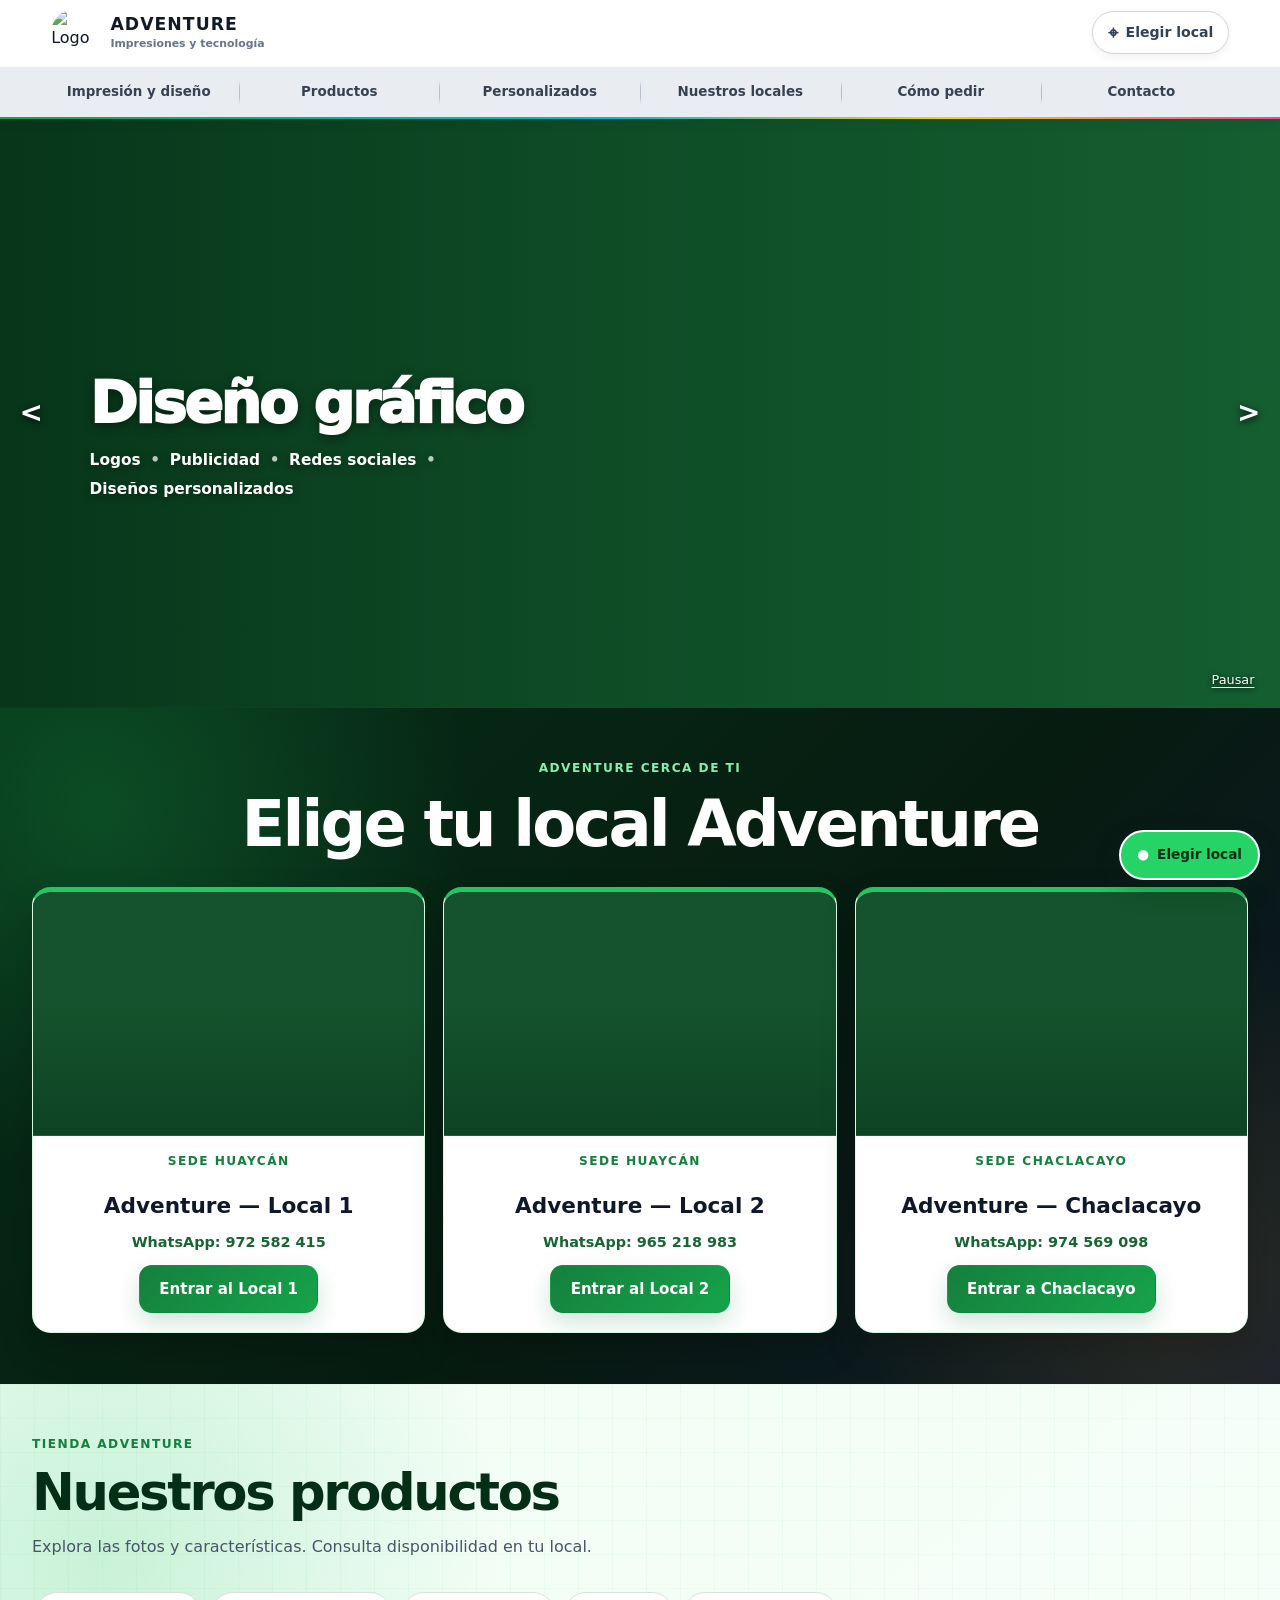
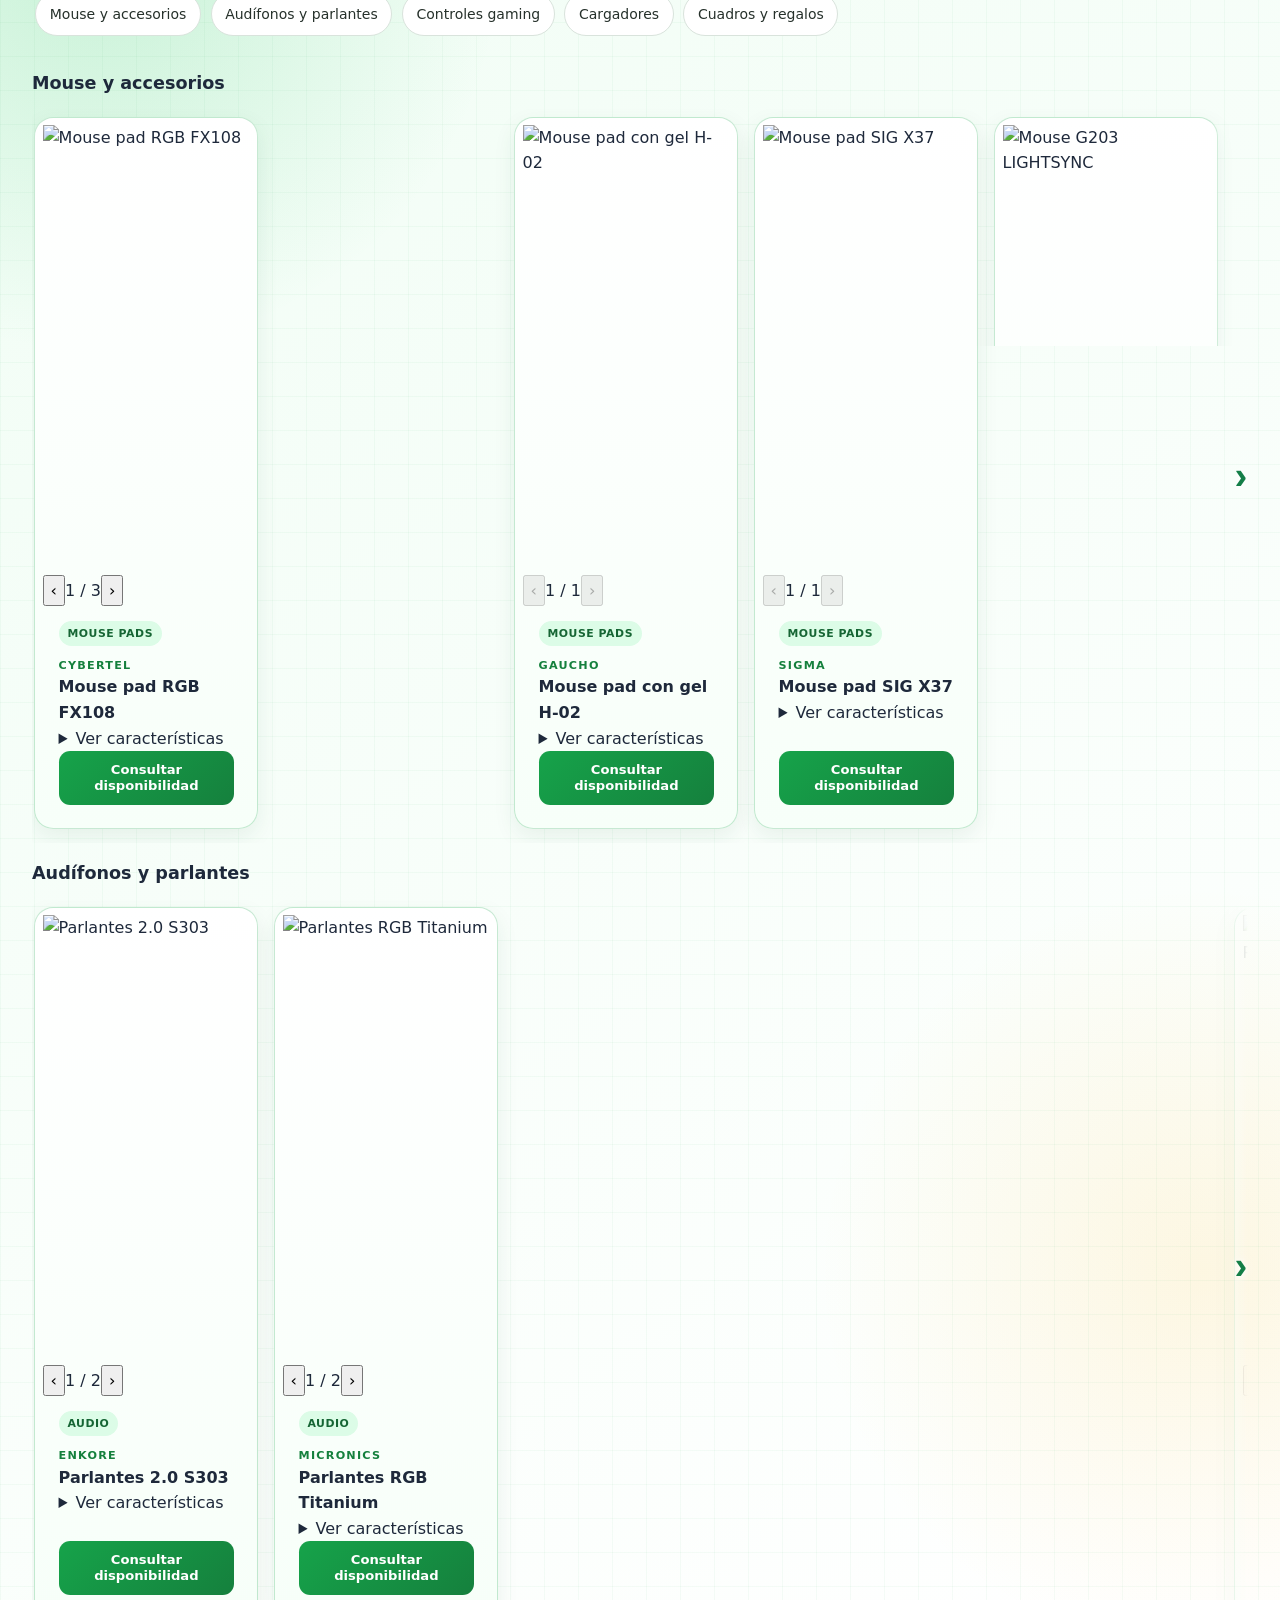
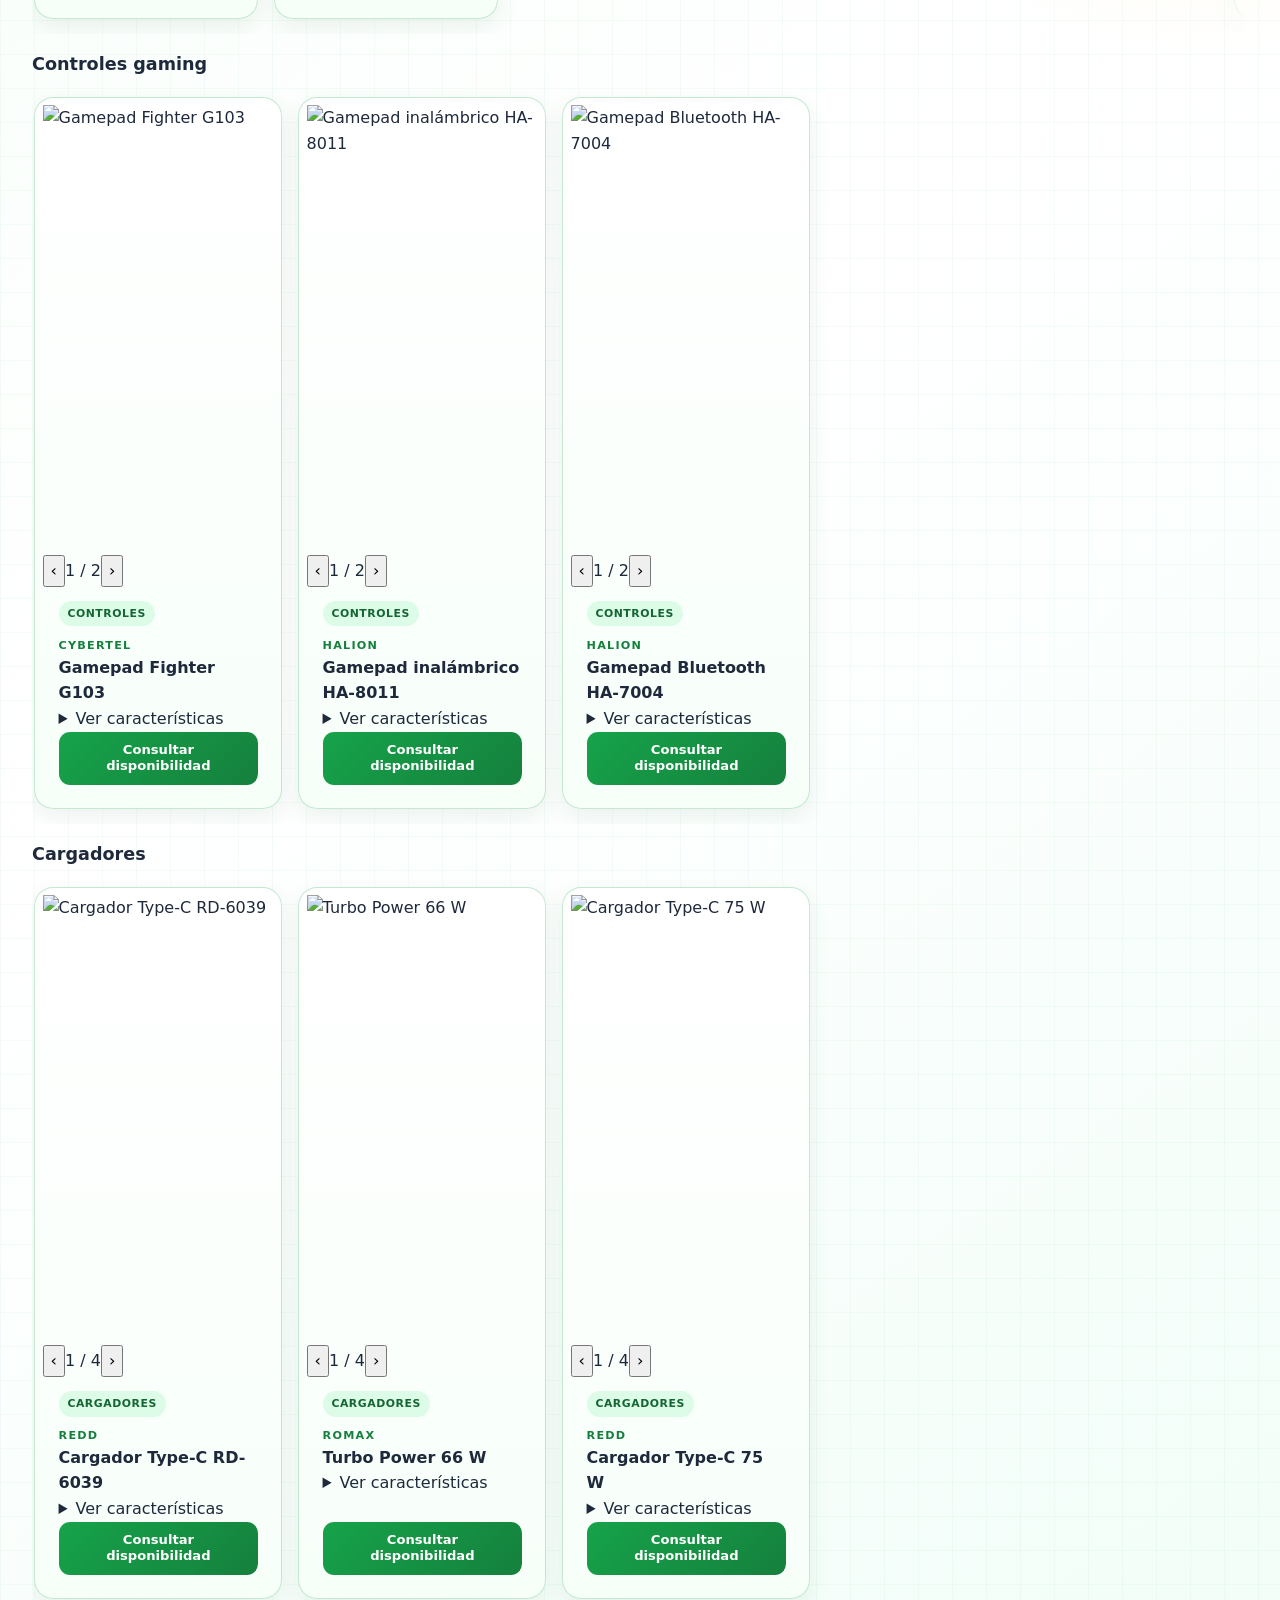
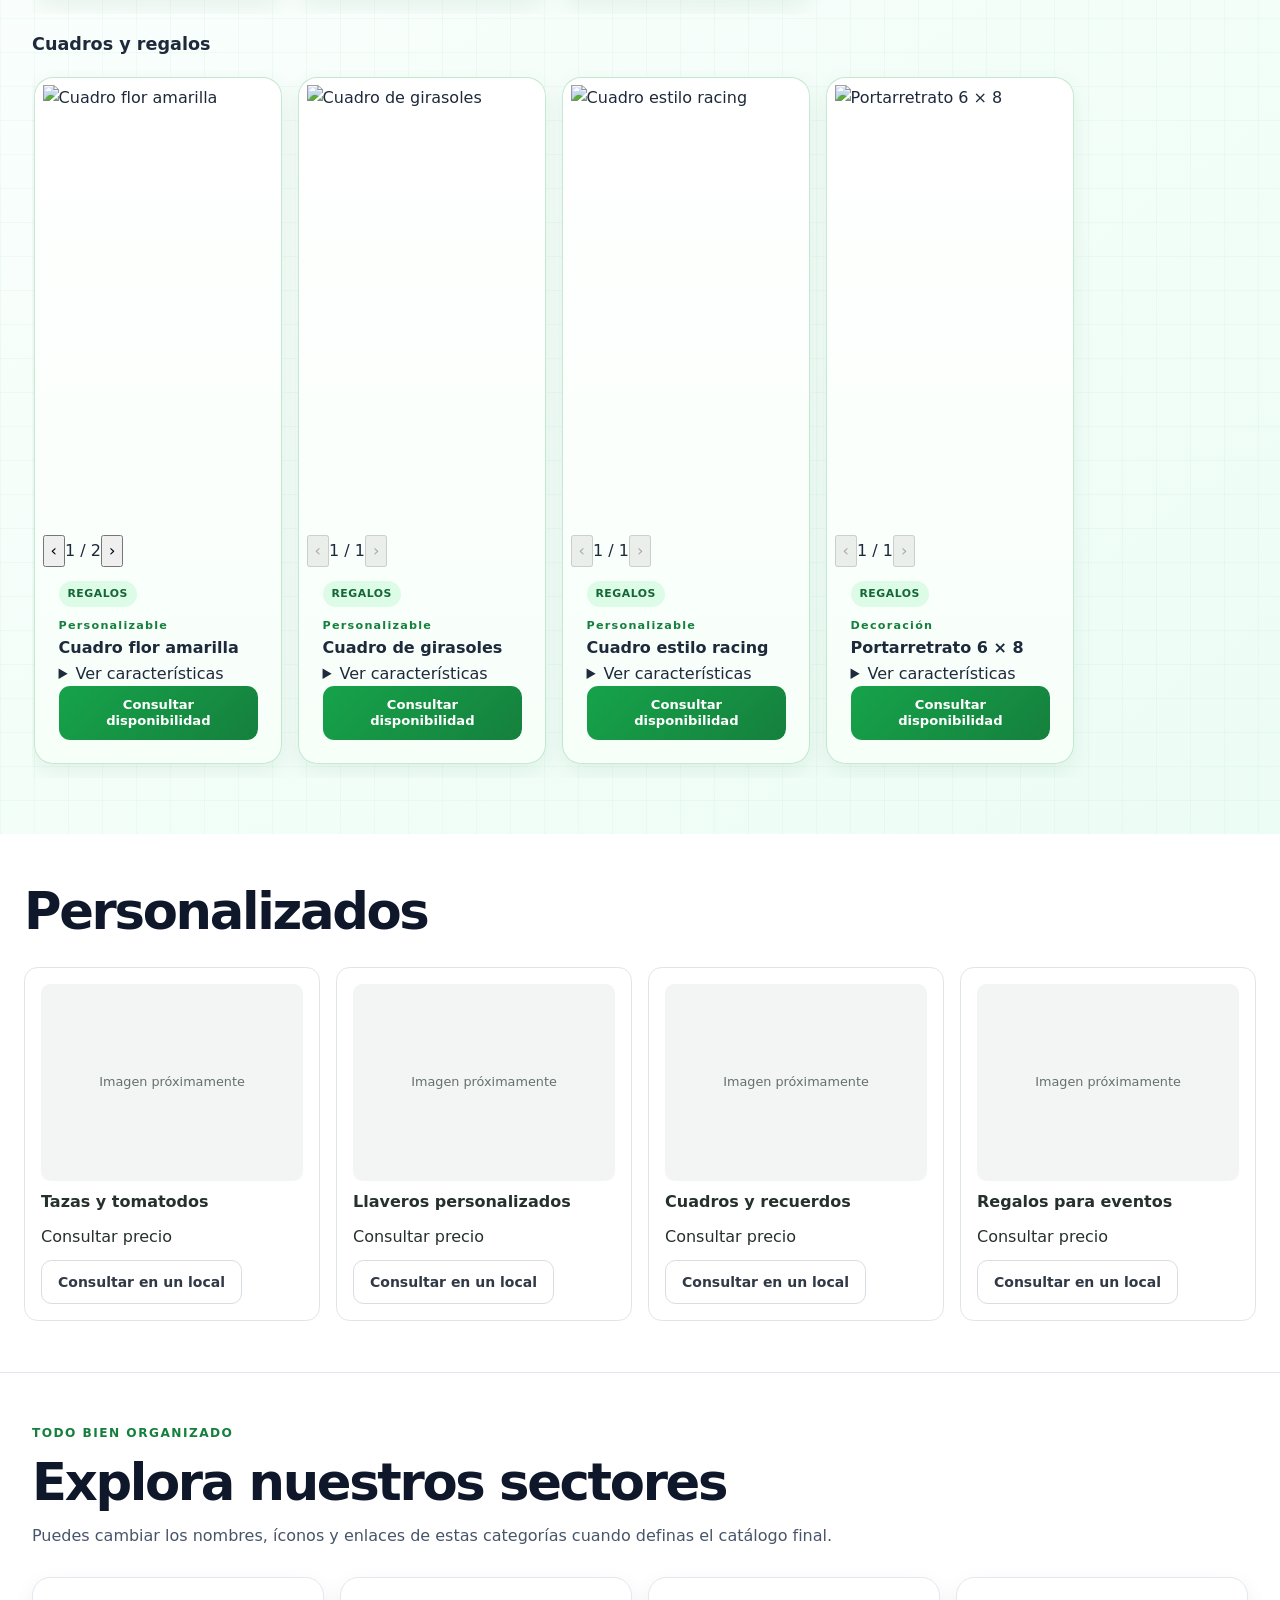
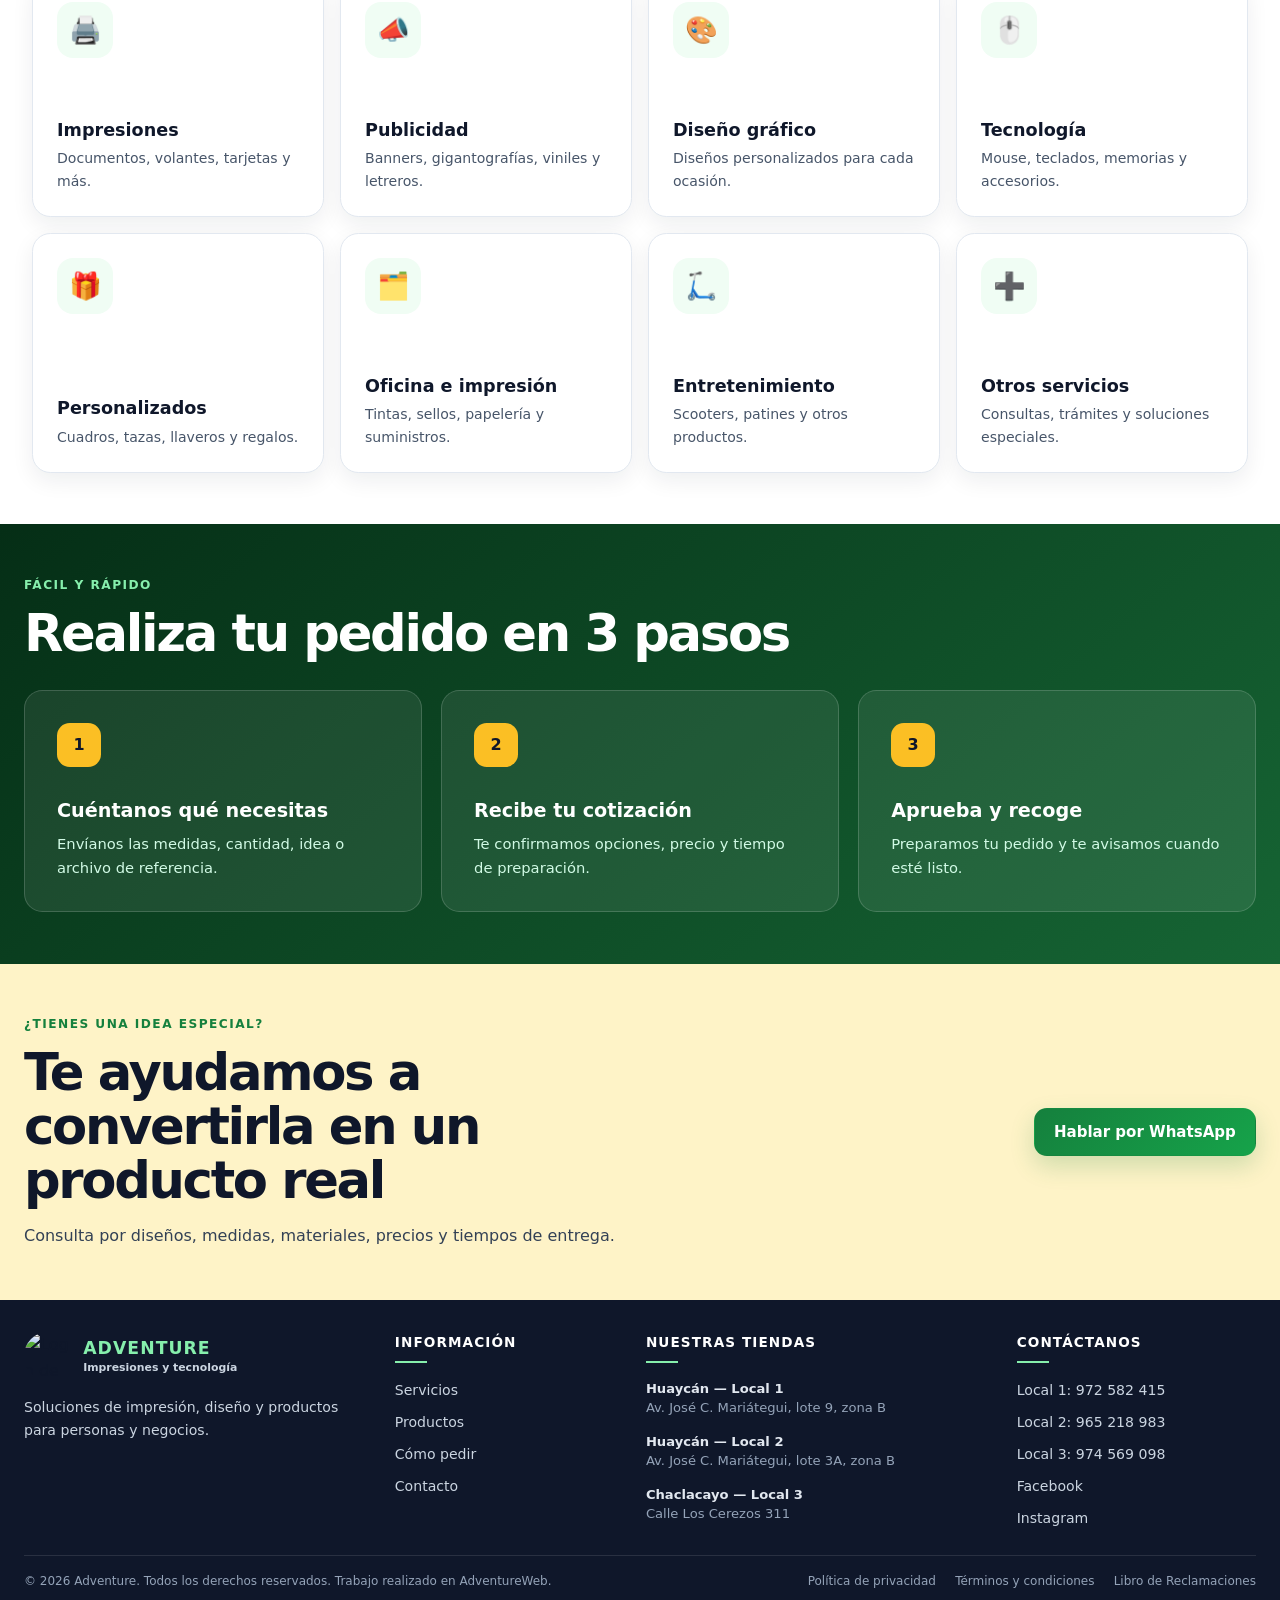
==== commit 3c1cc0d9: "Add files via upload" ====
--- a/index.html
+++ b/index.html
@@ -10,6 +10,8 @@
   <link rel="icon" href="DADVENTUREICON.png">
   <link rel="stylesheet" href="styles.css">
   <script src="script.js" defer></script>
+<link rel="stylesheet" href="productos.css">
+<script src="productos.js" defer></script>
 </head>
 
 <body>
@@ -25,7 +27,7 @@
   <header class="cabecera" id="inicio">
     <div class="contenedor cabecera__contenido">
       <a class="marca" href="#inicio" aria-label="Ir al inicio de Adventure">
-        <img class="marca__logo" src="DADVENTUREICON.png" alt="Logo de Adventure" width="52" height="52">
+        <img decoding="async" class="marca__logo" src="DADVENTUREICON.png" alt="Logo de Adventure" width="52" height="52">
         <span class="marca__texto">
           <strong>ADVENTURE</strong>
           <small>Impresiones y tecnología</small>
@@ -40,8 +42,7 @@
       <nav id="menu-principal" class="navegacion" aria-label="Navegación principal">
         <ul>
           <li class="menu-desplegable">
-            <button class="menu-desplegable__boton" type="button" aria-expanded="false" aria-controls="menu-categoria-0">
-              Impresiones <span aria-hidden="true">⌄</span>
+            <button class="menu-desplegable__boton" type="button" aria-expanded="false" aria-controls="menu-categoria-0">Impresión y diseño <span aria-hidden="true">⌄</span>
             </button><div class="menu-desplegable__panel" id="menu-categoria-0">
               <a href="#diseno-grafico">Diseño gráfico</a>
               <a href="#volantes">Volantes</a>
@@ -66,7 +67,7 @@
                 <strong>🔌 Cables y cargadores</strong>
                 <small>USB, Tipo C y adaptadores</small>
               </a>
-              <a href="#tintas-utiles">
+              <a href="#productos">
                 <strong>🖨️ Tintas y útiles</strong>
                 <small>Impresión, colegio y oficina</small>
               </a>
@@ -103,7 +104,7 @@
             </div>
           </li>
 
-          <li><a href="#como-comprar">Cómo comprar</a></li>
+          <li><a href="#como-comprar">Cómo pedir</a></li>
           <li><a href="#contacto">Contacto</a></li>
         </ul>
       </nav>
@@ -114,7 +115,8 @@
 
   <main id="contenido-principal">
 
-    <!-- CARRUSEL SUPERIOR -->
+    <h1 class="sr-only">Adventure: impresiones, diseño, tecnología y personalizados</h1>
+
     <section class="portada-categorias" id="servicios" aria-label="Servicios destacados de Adventure">
       <div class="carrusel-categorias carrusel-categorias--portada" data-carrusel-categorias aria-label="Servicios destacados">
         <div class="carrusel-categorias__ventana">
@@ -122,7 +124,7 @@
 
             <!-- Imagen: diseno1.png -->
             <article class="categoria-publicidad categoria-publicidad--diseno-grafico" id="diseno-grafico" data-categoria-slide aria-label="Diseño gráfico" tabindex="-1">
-              <a class="categoria-publicidad__texto categoria-publicidad__enlace" href="#locales" aria-label="Consultar diseño gráfico en un local">
+              <a class="categoria-publicidad__texto categoria-publicidad__enlace" href="#locales" aria-label="Consultar diseño gráfico en un local" data-consulta="">
                 <h3>Diseño gráfico</h3>
                 <ul class="categoria-publicidad__detalles" aria-label="Servicios de diseño gráfico">
                   <li>Logos</li>
@@ -135,7 +137,7 @@
 
             <!-- Imagen: diseno2.png -->
             <article class="categoria-publicidad categoria-publicidad--volantes" id="volantes" data-categoria-slide aria-label="Volantes" tabindex="-1">
-              <a class="categoria-publicidad__texto categoria-publicidad__enlace" href="#locales" aria-label="Consultar volantes en un local">
+              <a class="categoria-publicidad__texto categoria-publicidad__enlace" href="#locales" aria-label="Consultar volantes en un local" data-consulta="">
                 <h3>Volantes</h3>
                 <ul class="categoria-publicidad__detalles" aria-label="Tipos de volantes">
                   <li>Publicitarios</li>
@@ -148,7 +150,7 @@
 
             <!-- Imagen: diseno3.png -->
             <article class="categoria-publicidad categoria-publicidad--tarjetas" id="tarjetas" data-categoria-slide aria-label="Tarjetas" tabindex="-1">
-              <a class="categoria-publicidad__texto categoria-publicidad__enlace" href="#locales" aria-label="Consultar tarjetas en un local">
+              <a class="categoria-publicidad__texto categoria-publicidad__enlace" href="#locales" aria-label="Consultar tarjetas en un local" data-consulta="">
                 <h3>Tarjetas</h3>
                 <ul class="categoria-publicidad__detalles" aria-label="Tipos de tarjetas">
                   <li>Presentación</li>
@@ -228,582 +230,11 @@
     </section>
 
     <!-- PRODUCTOS: 3 FILAS DESLIZABLES -->
-    <section class="seccion seccion-productos" id="productos" aria-labelledby="titulo-productos">
-      <div class="contenedor">
-        <header class="encabezado-seccion encabezado-vitrina">
-          <div>
-            <p class="etiqueta">Tienda Adventure</p>
-            <h2 id="titulo-productos">Nuestros productos</h2>
-            <p>Elige el producto que necesitas y consulta su disponibilidad.</p>
-          </div>
-        </header>
-
-<nav class="ad-category-links" aria-label="Categorías de productos"><a href="#mouse-teclados">Mouse y teclados</a><a href="#audifonos-parlantes">Audífonos y parlantes</a><a href="#cables-cargadores">Cables y cargadores</a><a href="#tintas-utiles">Tintas y útiles</a></nav><div class="rejilla-productos-destacados" id="vitrina-productos"><section class="ad-product-category" id="mouse-teclados" tabindex="-1" aria-labelledby="titulo-mouse-teclados"><h3 id="titulo-mouse-teclados">Mouse y teclados</h3><div class="fila-productos" tabindex="0" role="region" aria-label="Mouse y teclados; desliza para ver más"><article class="producto-destacado producto-destacado--vacio" data-busqueda="">
-              <div class="producto-destacado__imagen producto-destacado__imagen--verde">
-                <!-- Para agregar imagen: <img src="producto-01.png" alt="Producto 1"> -->
-                <span class="producto-destacado__fallback" aria-hidden="true">
-                  <span class="producto-destacado__suma">＋</span>
-                  <small>Espacio para producto</small>
-                </span>
-              </div>
-              <div class="producto-destacado__contenido">
-                <span class="producto-destacado__etiqueta">Mouse y teclados</span>
-                <p class="producto-destacado__marca">ADVENTURE</p>
-                <h3>Producto 1</h3>
-                <p>Descripción del producto 1.</p>
-                <strong class="producto-destacado__precio">Precio por consultar</strong>
-                <a href="#locales">Consultar disponibilidad</a>
-              </div>
-            </article>
-<article class="producto-destacado producto-destacado--vacio" data-busqueda="">
-              <div class="producto-destacado__imagen producto-destacado__imagen--amarillo">
-                <!-- Para agregar imagen: <img src="producto-02.png" alt="Producto 2"> -->
-                <span class="producto-destacado__fallback" aria-hidden="true">
-                  <span class="producto-destacado__suma">＋</span>
-                  <small>Espacio para producto</small>
-                </span>
-              </div>
-              <div class="producto-destacado__contenido">
-                <span class="producto-destacado__etiqueta">Mouse y teclados</span>
-                <p class="producto-destacado__marca">ADVENTURE</p>
-                <h3>Producto 2</h3>
-                <p>Descripción del producto 2.</p>
-                <strong class="producto-destacado__precio">Precio por consultar</strong>
-                <a href="#locales">Consultar disponibilidad</a>
-              </div>
-            </article>
-<article class="producto-destacado producto-destacado--vacio" data-busqueda="">
-              <div class="producto-destacado__imagen producto-destacado__imagen--azul">
-                <!-- Para agregar imagen: <img src="producto-03.png" alt="Producto 3"> -->
-                <span class="producto-destacado__fallback" aria-hidden="true">
-                  <span class="producto-destacado__suma">＋</span>
-                  <small>Espacio para producto</small>
-                </span>
-              </div>
-              <div class="producto-destacado__contenido">
-                <span class="producto-destacado__etiqueta">Mouse y teclados</span>
-                <p class="producto-destacado__marca">ADVENTURE</p>
-                <h3>Producto 3</h3>
-                <p>Descripción del producto 3.</p>
-                <strong class="producto-destacado__precio">Precio por consultar</strong>
-                <a href="#locales">Consultar disponibilidad</a>
-              </div>
-            </article>
-<article class="producto-destacado producto-destacado--vacio" data-busqueda="">
-              <div class="producto-destacado__imagen producto-destacado__imagen--naranja">
-                <!-- Para agregar imagen: <img src="producto-04.png" alt="Producto 4"> -->
-                <span class="producto-destacado__fallback" aria-hidden="true">
-                  <span class="producto-destacado__suma">＋</span>
-                  <small>Espacio para producto</small>
-                </span>
-              </div>
-              <div class="producto-destacado__contenido">
-                <span class="producto-destacado__etiqueta">Mouse y teclados</span>
-                <p class="producto-destacado__marca">ADVENTURE</p>
-                <h3>Producto 4</h3>
-                <p>Descripción del producto 4.</p>
-                <strong class="producto-destacado__precio">Precio por consultar</strong>
-                <a href="#locales">Consultar disponibilidad</a>
-              </div>
-            </article>
-<article class="producto-destacado producto-destacado--vacio" data-busqueda="">
-              <div class="producto-destacado__imagen producto-destacado__imagen--morado">
-                <!-- Para agregar imagen: <img src="producto-05.png" alt="Producto 5"> -->
-                <span class="producto-destacado__fallback" aria-hidden="true">
-                  <span class="producto-destacado__suma">＋</span>
-                  <small>Espacio para producto</small>
-                </span>
-              </div>
-              <div class="producto-destacado__contenido">
-                <span class="producto-destacado__etiqueta">Mouse y teclados</span>
-                <p class="producto-destacado__marca">ADVENTURE</p>
-                <h3>Producto 5</h3>
-                <p>Descripción del producto 5.</p>
-                <strong class="producto-destacado__precio">Precio por consultar</strong>
-                <a href="#locales">Consultar disponibilidad</a>
-              </div>
-            </article>
-<article class="producto-destacado producto-destacado--vacio" data-busqueda="">
-              <div class="producto-destacado__imagen producto-destacado__imagen--rojo">
-                <!-- Para agregar imagen: <img src="producto-06.png" alt="Producto 6"> -->
-                <span class="producto-destacado__fallback" aria-hidden="true">
-                  <span class="producto-destacado__suma">＋</span>
-                  <small>Espacio para producto</small>
-                </span>
-              </div>
-              <div class="producto-destacado__contenido">
-                <span class="producto-destacado__etiqueta">Mouse y teclados</span>
-                <p class="producto-destacado__marca">ADVENTURE</p>
-                <h3>Producto 6</h3>
-                <p>Descripción del producto 6.</p>
-                <strong class="producto-destacado__precio">Precio por consultar</strong>
-                <a href="#locales">Consultar disponibilidad</a>
-              </div>
-            </article>
-<article class="producto-destacado producto-destacado--vacio" data-busqueda="">
-              <div class="producto-destacado__imagen producto-destacado__imagen--verde">
-                <!-- Para agregar imagen: <img src="producto-07.png" alt="Producto 7"> -->
-                <span class="producto-destacado__fallback" aria-hidden="true">
-                  <span class="producto-destacado__suma">＋</span>
-                  <small>Espacio para producto</small>
-                </span>
-              </div>
-              <div class="producto-destacado__contenido">
-                <span class="producto-destacado__etiqueta">Mouse y teclados</span>
-                <p class="producto-destacado__marca">ADVENTURE</p>
-                <h3>Producto 7</h3>
-                <p>Descripción del producto 7.</p>
-                <strong class="producto-destacado__precio">Precio por consultar</strong>
-                <a href="#locales">Consultar disponibilidad</a>
-              </div>
-            </article>
-<article class="producto-destacado producto-destacado--vacio" data-busqueda="">
-              <div class="producto-destacado__imagen producto-destacado__imagen--amarillo">
-                <!-- Para agregar imagen: <img src="producto-08.png" alt="Producto 8"> -->
-                <span class="producto-destacado__fallback" aria-hidden="true">
-                  <span class="producto-destacado__suma">＋</span>
-                  <small>Espacio para producto</small>
-                </span>
-              </div>
-              <div class="producto-destacado__contenido">
-                <span class="producto-destacado__etiqueta">Mouse y teclados</span>
-                <p class="producto-destacado__marca">ADVENTURE</p>
-                <h3>Producto 8</h3>
-                <p>Descripción del producto 8.</p>
-                <strong class="producto-destacado__precio">Precio por consultar</strong>
-                <a href="#locales">Consultar disponibilidad</a>
-              </div>
-            </article>
-<article class="producto-destacado producto-destacado--vacio" data-busqueda="">
-              <div class="producto-destacado__imagen producto-destacado__imagen--azul">
-                <!-- Para agregar imagen: <img src="producto-09.png" alt="Producto 9"> -->
-                <span class="producto-destacado__fallback" aria-hidden="true">
-                  <span class="producto-destacado__suma">＋</span>
-                  <small>Espacio para producto</small>
-                </span>
-              </div>
-              <div class="producto-destacado__contenido">
-                <span class="producto-destacado__etiqueta">Mouse y teclados</span>
-                <p class="producto-destacado__marca">ADVENTURE</p>
-                <h3>Producto 9</h3>
-                <p>Descripción del producto 9.</p>
-                <strong class="producto-destacado__precio">Precio por consultar</strong>
-                <a href="#locales">Consultar disponibilidad</a>
-              </div>
-            </article></div></section>
-<section class="ad-product-category" id="audifonos-parlantes" tabindex="-1" aria-labelledby="titulo-audifonos-parlantes"><h3 id="titulo-audifonos-parlantes">Audífonos y parlantes</h3><div class="fila-productos" tabindex="0" role="region" aria-label="Audífonos y parlantes; desliza para ver más"><article class="producto-destacado producto-destacado--vacio" data-busqueda="">
-              <div class="producto-destacado__imagen producto-destacado__imagen--naranja">
-                <!-- Para agregar imagen: <img src="producto-10.png" alt="Producto 10"> -->
-                <span class="producto-destacado__fallback" aria-hidden="true">
-                  <span class="producto-destacado__suma">＋</span>
-                  <small>Espacio para producto</small>
-                </span>
-              </div>
-              <div class="producto-destacado__contenido">
-                <span class="producto-destacado__etiqueta">Audífonos y parlantes</span>
-                <p class="producto-destacado__marca">ADVENTURE</p>
-                <h3>Producto 10</h3>
-                <p>Descripción del producto 10.</p>
-                <strong class="producto-destacado__precio">Precio por consultar</strong>
-                <a href="#locales">Consultar disponibilidad</a>
-              </div>
-            </article>
-<article class="producto-destacado producto-destacado--vacio" data-busqueda="">
-              <div class="producto-destacado__imagen producto-destacado__imagen--morado">
-                <!-- Para agregar imagen: <img src="producto-11.png" alt="Producto 11"> -->
-                <span class="producto-destacado__fallback" aria-hidden="true">
-                  <span class="producto-destacado__suma">＋</span>
-                  <small>Espacio para producto</small>
-                </span>
-              </div>
-              <div class="producto-destacado__contenido">
-                <span class="producto-destacado__etiqueta">Audífonos y parlantes</span>
-                <p class="producto-destacado__marca">ADVENTURE</p>
-                <h3>Producto 11</h3>
-                <p>Descripción del producto 11.</p>
-                <strong class="producto-destacado__precio">Precio por consultar</strong>
-                <a href="#locales">Consultar disponibilidad</a>
-              </div>
-            </article>
-<article class="producto-destacado producto-destacado--vacio" data-busqueda="">
-              <div class="producto-destacado__imagen producto-destacado__imagen--rojo">
-                <!-- Para agregar imagen: <img src="producto-12.png" alt="Producto 12"> -->
-                <span class="producto-destacado__fallback" aria-hidden="true">
-                  <span class="producto-destacado__suma">＋</span>
-                  <small>Espacio para producto</small>
-                </span>
-              </div>
-              <div class="producto-destacado__contenido">
-                <span class="producto-destacado__etiqueta">Audífonos y parlantes</span>
-                <p class="producto-destacado__marca">ADVENTURE</p>
-                <h3>Producto 12</h3>
-                <p>Descripción del producto 12.</p>
-                <strong class="producto-destacado__precio">Precio por consultar</strong>
-                <a href="#locales">Consultar disponibilidad</a>
-              </div>
-            </article>
-<article class="producto-destacado producto-destacado--vacio" data-busqueda="">
-              <div class="producto-destacado__imagen producto-destacado__imagen--verde">
-                <!-- Para agregar imagen: <img src="producto-13.png" alt="Producto 13"> -->
-                <span class="producto-destacado__fallback" aria-hidden="true">
-                  <span class="producto-destacado__suma">＋</span>
-                  <small>Espacio para producto</small>
-                </span>
-              </div>
-              <div class="producto-destacado__contenido">
-                <span class="producto-destacado__etiqueta">Audífonos y parlantes</span>
-                <p class="producto-destacado__marca">ADVENTURE</p>
-                <h3>Producto 13</h3>
-                <p>Descripción del producto 13.</p>
-                <strong class="producto-destacado__precio">Precio por consultar</strong>
-                <a href="#locales">Consultar disponibilidad</a>
-              </div>
-            </article>
-<article class="producto-destacado producto-destacado--vacio" data-busqueda="">
-              <div class="producto-destacado__imagen producto-destacado__imagen--amarillo">
-                <!-- Para agregar imagen: <img src="producto-14.png" alt="Producto 14"> -->
-                <span class="producto-destacado__fallback" aria-hidden="true">
-                  <span class="producto-destacado__suma">＋</span>
-                  <small>Espacio para producto</small>
-                </span>
-              </div>
-              <div class="producto-destacado__contenido">
-                <span class="producto-destacado__etiqueta">Audífonos y parlantes</span>
-                <p class="producto-destacado__marca">ADVENTURE</p>
-                <h3>Producto 14</h3>
-                <p>Descripción del producto 14.</p>
-                <strong class="producto-destacado__precio">Precio por consultar</strong>
-                <a href="#locales">Consultar disponibilidad</a>
-              </div>
-            </article>
-<article class="producto-destacado producto-destacado--vacio" data-busqueda="">
-              <div class="producto-destacado__imagen producto-destacado__imagen--azul">
-                <!-- Para agregar imagen: <img src="producto-15.png" alt="Producto 15"> -->
-                <span class="producto-destacado__fallback" aria-hidden="true">
-                  <span class="producto-destacado__suma">＋</span>
-                  <small>Espacio para producto</small>
-                </span>
-              </div>
-              <div class="producto-destacado__contenido">
-                <span class="producto-destacado__etiqueta">Audífonos y parlantes</span>
-                <p class="producto-destacado__marca">ADVENTURE</p>
-                <h3>Producto 15</h3>
-                <p>Descripción del producto 15.</p>
-                <strong class="producto-destacado__precio">Precio por consultar</strong>
-                <a href="#locales">Consultar disponibilidad</a>
-              </div>
-            </article>
-<article class="producto-destacado producto-destacado--vacio" data-busqueda="">
-              <div class="producto-destacado__imagen producto-destacado__imagen--naranja">
-                <!-- Para agregar imagen: <img src="producto-16.png" alt="Producto 16"> -->
-                <span class="producto-destacado__fallback" aria-hidden="true">
-                  <span class="producto-destacado__suma">＋</span>
-                  <small>Espacio para producto</small>
-                </span>
-              </div>
-              <div class="producto-destacado__contenido">
-                <span class="producto-destacado__etiqueta">Audífonos y parlantes</span>
-                <p class="producto-destacado__marca">ADVENTURE</p>
-                <h3>Producto 16</h3>
-                <p>Descripción del producto 16.</p>
-                <strong class="producto-destacado__precio">Precio por consultar</strong>
-                <a href="#locales">Consultar disponibilidad</a>
-              </div>
-            </article>
-<article class="producto-destacado producto-destacado--vacio" data-busqueda="">
-              <div class="producto-destacado__imagen producto-destacado__imagen--morado">
-                <!-- Para agregar imagen: <img src="producto-17.png" alt="Producto 17"> -->
-                <span class="producto-destacado__fallback" aria-hidden="true">
-                  <span class="producto-destacado__suma">＋</span>
-                  <small>Espacio para producto</small>
-                </span>
-              </div>
-              <div class="producto-destacado__contenido">
-                <span class="producto-destacado__etiqueta">Audífonos y parlantes</span>
-                <p class="producto-destacado__marca">ADVENTURE</p>
-                <h3>Producto 17</h3>
-                <p>Descripción del producto 17.</p>
-                <strong class="producto-destacado__precio">Precio por consultar</strong>
-                <a href="#locales">Consultar disponibilidad</a>
-              </div>
-            </article></div></section>
-<section class="ad-product-category" id="cables-cargadores" tabindex="-1" aria-labelledby="titulo-cables-cargadores"><h3 id="titulo-cables-cargadores">Cables y cargadores</h3><div class="fila-productos" tabindex="0" role="region" aria-label="Cables y cargadores; desliza para ver más"><article class="producto-destacado producto-destacado--vacio" data-busqueda="">
-              <div class="producto-destacado__imagen producto-destacado__imagen--rojo">
-                <!-- Para agregar imagen: <img src="producto-18.png" alt="Producto 18"> -->
-                <span class="producto-destacado__fallback" aria-hidden="true">
-                  <span class="producto-destacado__suma">＋</span>
-                  <small>Espacio para producto</small>
-                </span>
-              </div>
-              <div class="producto-destacado__contenido">
-                <span class="producto-destacado__etiqueta">Cables y cargadores</span>
-                <p class="producto-destacado__marca">ADVENTURE</p>
-                <h3>Producto 18</h3>
-                <p>Descripción del producto 18.</p>
-                <strong class="producto-destacado__precio">Precio por consultar</strong>
-                <a href="#locales">Consultar disponibilidad</a>
-              </div>
-            </article>
-<article class="producto-destacado producto-destacado--vacio" data-busqueda="">
-              <div class="producto-destacado__imagen producto-destacado__imagen--verde">
-                <!-- Para agregar imagen: <img src="producto-19.png" alt="Producto 19"> -->
-                <span class="producto-destacado__fallback" aria-hidden="true">
-                  <span class="producto-destacado__suma">＋</span>
-                  <small>Espacio para producto</small>
-                </span>
-              </div>
-              <div class="producto-destacado__contenido">
-                <span class="producto-destacado__etiqueta">Cables y cargadores</span>
-                <p class="producto-destacado__marca">ADVENTURE</p>
-                <h3>Producto 19</h3>
-                <p>Descripción del producto 19.</p>
-                <strong class="producto-destacado__precio">Precio por consultar</strong>
-                <a href="#locales">Consultar disponibilidad</a>
-              </div>
-            </article>
-<article class="producto-destacado producto-destacado--vacio" data-busqueda="">
-              <div class="producto-destacado__imagen producto-destacado__imagen--amarillo">
-                <!-- Para agregar imagen: <img src="producto-20.png" alt="Producto 20"> -->
-                <span class="producto-destacado__fallback" aria-hidden="true">
-                  <span class="producto-destacado__suma">＋</span>
-                  <small>Espacio para producto</small>
-                </span>
-              </div>
-              <div class="producto-destacado__contenido">
-                <span class="producto-destacado__etiqueta">Cables y cargadores</span>
-                <p class="producto-destacado__marca">ADVENTURE</p>
-                <h3>Producto 20</h3>
-                <p>Descripción del producto 20.</p>
-                <strong class="producto-destacado__precio">Precio por consultar</strong>
-                <a href="#locales">Consultar disponibilidad</a>
-              </div>
-            </article>
-<article class="producto-destacado producto-destacado--vacio" data-busqueda="">
-              <div class="producto-destacado__imagen producto-destacado__imagen--azul">
-                <!-- Para agregar imagen: <img src="producto-21.png" alt="Producto 21"> -->
-                <span class="producto-destacado__fallback" aria-hidden="true">
-                  <span class="producto-destacado__suma">＋</span>
-                  <small>Espacio para producto</small>
-                </span>
-              </div>
-              <div class="producto-destacado__contenido">
-                <span class="producto-destacado__etiqueta">Cables y cargadores</span>
-                <p class="producto-destacado__marca">ADVENTURE</p>
-                <h3>Producto 21</h3>
-                <p>Descripción del producto 21.</p>
-                <strong class="producto-destacado__precio">Precio por consultar</strong>
-                <a href="#locales">Consultar disponibilidad</a>
-              </div>
-            </article>
-<article class="producto-destacado producto-destacado--vacio" data-busqueda="">
-              <div class="producto-destacado__imagen producto-destacado__imagen--naranja">
-                <!-- Para agregar imagen: <img src="producto-22.png" alt="Producto 22"> -->
-                <span class="producto-destacado__fallback" aria-hidden="true">
-                  <span class="producto-destacado__suma">＋</span>
-                  <small>Espacio para producto</small>
-                </span>
-              </div>
-              <div class="producto-destacado__contenido">
-                <span class="producto-destacado__etiqueta">Cables y cargadores</span>
-                <p class="producto-destacado__marca">ADVENTURE</p>
-                <h3>Producto 22</h3>
-                <p>Descripción del producto 22.</p>
-                <strong class="producto-destacado__precio">Precio por consultar</strong>
-                <a href="#locales">Consultar disponibilidad</a>
-              </div>
-            </article>
-<article class="producto-destacado producto-destacado--vacio" data-busqueda="">
-              <div class="producto-destacado__imagen producto-destacado__imagen--morado">
-                <!-- Para agregar imagen: <img src="producto-23.png" alt="Producto 23"> -->
-                <span class="producto-destacado__fallback" aria-hidden="true">
-                  <span class="producto-destacado__suma">＋</span>
-                  <small>Espacio para producto</small>
-                </span>
-              </div>
-              <div class="producto-destacado__contenido">
-                <span class="producto-destacado__etiqueta">Cables y cargadores</span>
-                <p class="producto-destacado__marca">ADVENTURE</p>
-                <h3>Producto 23</h3>
-                <p>Descripción del producto 23.</p>
-                <strong class="producto-destacado__precio">Precio por consultar</strong>
-                <a href="#locales">Consultar disponibilidad</a>
-              </div>
-            </article>
-<article class="producto-destacado producto-destacado--vacio" data-busqueda="">
-              <div class="producto-destacado__imagen producto-destacado__imagen--rojo">
-                <!-- Para agregar imagen: <img src="producto-24.png" alt="Producto 24"> -->
-                <span class="producto-destacado__fallback" aria-hidden="true">
-                  <span class="producto-destacado__suma">＋</span>
-                  <small>Espacio para producto</small>
-                </span>
-              </div>
-              <div class="producto-destacado__contenido">
-                <span class="producto-destacado__etiqueta">Cables y cargadores</span>
-                <p class="producto-destacado__marca">ADVENTURE</p>
-                <h3>Producto 24</h3>
-                <p>Descripción del producto 24.</p>
-                <strong class="producto-destacado__precio">Precio por consultar</strong>
-                <a href="#locales">Consultar disponibilidad</a>
-              </div>
-            </article>
-<article class="producto-destacado producto-destacado--vacio" data-busqueda="">
-              <div class="producto-destacado__imagen producto-destacado__imagen--verde">
-                <!-- Para agregar imagen: <img src="producto-25.png" alt="Producto 25"> -->
-                <span class="producto-destacado__fallback" aria-hidden="true">
-                  <span class="producto-destacado__suma">＋</span>
-                  <small>Espacio para producto</small>
-                </span>
-              </div>
-              <div class="producto-destacado__contenido">
-                <span class="producto-destacado__etiqueta">Cables y cargadores</span>
-                <p class="producto-destacado__marca">ADVENTURE</p>
-                <h3>Producto 25</h3>
-                <p>Descripción del producto 25.</p>
-                <strong class="producto-destacado__precio">Precio por consultar</strong>
-                <a href="#locales">Consultar disponibilidad</a>
-              </div>
-            </article></div></section>
-<section class="ad-product-category" id="tintas-utiles" tabindex="-1" aria-labelledby="titulo-tintas-utiles"><h3 id="titulo-tintas-utiles">Tintas y útiles</h3><div class="fila-productos" tabindex="0" role="region" aria-label="Tintas y útiles; desliza para ver más"><article class="producto-destacado producto-destacado--vacio" data-busqueda="">
-              <div class="producto-destacado__imagen producto-destacado__imagen--amarillo">
-                <!-- Para agregar imagen: <img src="producto-26.png" alt="Producto 26"> -->
-                <span class="producto-destacado__fallback" aria-hidden="true">
-                  <span class="producto-destacado__suma">＋</span>
-                  <small>Espacio para producto</small>
-                </span>
-              </div>
-              <div class="producto-destacado__contenido">
-                <span class="producto-destacado__etiqueta">Tintas y útiles</span>
-                <p class="producto-destacado__marca">ADVENTURE</p>
-                <h3>Producto 26</h3>
-                <p>Descripción del producto 26.</p>
-                <strong class="producto-destacado__precio">Precio por consultar</strong>
-                <a href="#locales">Consultar disponibilidad</a>
-              </div>
-            </article>
-<article class="producto-destacado producto-destacado--vacio" data-busqueda="">
-              <div class="producto-destacado__imagen producto-destacado__imagen--azul">
-                <!-- Para agregar imagen: <img src="producto-27.png" alt="Producto 27"> -->
-                <span class="producto-destacado__fallback" aria-hidden="true">
-                  <span class="producto-destacado__suma">＋</span>
-                  <small>Espacio para producto</small>
-                </span>
-              </div>
-              <div class="producto-destacado__contenido">
-                <span class="producto-destacado__etiqueta">Tintas y útiles</span>
-                <p class="producto-destacado__marca">ADVENTURE</p>
-                <h3>Producto 27</h3>
-                <p>Descripción del producto 27.</p>
-                <strong class="producto-destacado__precio">Precio por consultar</strong>
-                <a href="#locales">Consultar disponibilidad</a>
-              </div>
-            </article>
-<article class="producto-destacado producto-destacado--vacio" data-busqueda="">
-              <div class="producto-destacado__imagen producto-destacado__imagen--naranja">
-                <!-- Para agregar imagen: <img src="producto-28.png" alt="Producto 28"> -->
-                <span class="producto-destacado__fallback" aria-hidden="true">
-                  <span class="producto-destacado__suma">＋</span>
-                  <small>Espacio para producto</small>
-                </span>
-              </div>
-              <div class="producto-destacado__contenido">
-                <span class="producto-destacado__etiqueta">Tintas y útiles</span>
-                <p class="producto-destacado__marca">ADVENTURE</p>
-                <h3>Producto 28</h3>
-                <p>Descripción del producto 28.</p>
-                <strong class="producto-destacado__precio">Precio por consultar</strong>
-                <a href="#locales">Consultar disponibilidad</a>
-              </div>
-            </article>
-<article class="producto-destacado producto-destacado--vacio" data-busqueda="">
-              <div class="producto-destacado__imagen producto-destacado__imagen--morado">
-                <!-- Para agregar imagen: <img src="producto-29.png" alt="Producto 29"> -->
-                <span class="producto-destacado__fallback" aria-hidden="true">
-                  <span class="producto-destacado__suma">＋</span>
-                  <small>Espacio para producto</small>
-                </span>
-              </div>
-              <div class="producto-destacado__contenido">
-                <span class="producto-destacado__etiqueta">Tintas y útiles</span>
-                <p class="producto-destacado__marca">ADVENTURE</p>
-                <h3>Producto 29</h3>
-                <p>Descripción del producto 29.</p>
-                <strong class="producto-destacado__precio">Precio por consultar</strong>
-                <a href="#locales">Consultar disponibilidad</a>
-              </div>
-            </article>
-<article class="producto-destacado producto-destacado--vacio" data-busqueda="">
-              <div class="producto-destacado__imagen producto-destacado__imagen--rojo">
-                <!-- Para agregar imagen: <img src="producto-30.png" alt="Producto 30"> -->
-                <span class="producto-destacado__fallback" aria-hidden="true">
-                  <span class="producto-destacado__suma">＋</span>
-                  <small>Espacio para producto</small>
-                </span>
-              </div>
-              <div class="producto-destacado__contenido">
-                <span class="producto-destacado__etiqueta">Tintas y útiles</span>
-                <p class="producto-destacado__marca">ADVENTURE</p>
-                <h3>Producto 30</h3>
-                <p>Descripción del producto 30.</p>
-                <strong class="producto-destacado__precio">Precio por consultar</strong>
-                <a href="#locales">Consultar disponibilidad</a>
-              </div>
-            </article>
-<article class="producto-destacado producto-destacado--vacio" data-busqueda="">
-              <div class="producto-destacado__imagen producto-destacado__imagen--verde">
-                <!-- Para agregar imagen: <img src="producto-31.png" alt="Producto 31"> -->
-                <span class="producto-destacado__fallback" aria-hidden="true">
-                  <span class="producto-destacado__suma">＋</span>
-                  <small>Espacio para producto</small>
-                </span>
-              </div>
-              <div class="producto-destacado__contenido">
-                <span class="producto-destacado__etiqueta">Tintas y útiles</span>
-                <p class="producto-destacado__marca">ADVENTURE</p>
-                <h3>Producto 31</h3>
-                <p>Descripción del producto 31.</p>
-                <strong class="producto-destacado__precio">Precio por consultar</strong>
-                <a href="#locales">Consultar disponibilidad</a>
-              </div>
-            </article>
-<article class="producto-destacado producto-destacado--vacio" data-busqueda="">
-              <div class="producto-destacado__imagen producto-destacado__imagen--amarillo">
-                <!-- Para agregar imagen: <img src="producto-32.png" alt="Producto 32"> -->
-                <span class="producto-destacado__fallback" aria-hidden="true">
-                  <span class="producto-destacado__suma">＋</span>
-                  <small>Espacio para producto</small>
-                </span>
-              </div>
-              <div class="producto-destacado__contenido">
-                <span class="producto-destacado__etiqueta">Tintas y útiles</span>
-                <p class="producto-destacado__marca">ADVENTURE</p>
-                <h3>Producto 32</h3>
-                <p>Descripción del producto 32.</p>
-                <strong class="producto-destacado__precio">Precio por consultar</strong>
-                <a href="#locales">Consultar disponibilidad</a>
-              </div>
-            </article>
-<article class="producto-destacado producto-destacado--vacio" data-busqueda="">
-              <div class="producto-destacado__imagen producto-destacado__imagen--azul">
-                <!-- Para agregar imagen: <img src="producto-33.png" alt="Producto 33"> -->
-                <span class="producto-destacado__fallback" aria-hidden="true">
-                  <span class="producto-destacado__suma">＋</span>
-                  <small>Espacio para producto</small>
-                </span>
-              </div>
-              <div class="producto-destacado__contenido">
-                <span class="producto-destacado__etiqueta">Tintas y útiles</span>
-                <p class="producto-destacado__marca">ADVENTURE</p>
-                <h3>Producto 33</h3>
-                <p>Descripción del producto 33.</p>
-                <strong class="producto-destacado__precio">Precio por consultar</strong>
-                <a href="#locales">Consultar disponibilidad</a>
-              </div>
-            </article></div></section></div></div></section>
-
-<section class="seccion" id="personalizados" aria-labelledby="titulo-personalizados"><div class="contenedor"><header class="encabezado-seccion"><h2 id="titulo-personalizados">Personalizados</h2></header><div class="ad-nav-grid"><article class="ad-nav-card" id="tazas-tomatodos" tabindex="-1"><div class="ad-category-placeholder"><!-- Agregar aquí la imagen de Tazas y tomatodos. --><span aria-hidden="true">＋</span><span>Espacio para imagen</span></div><h3>Tazas y tomatodos</h3><p>Consultar precio</p><a class="ad-button ad-button--light" href="#locales">Consultar en un local</a></article>
-<article class="ad-nav-card" id="llaveros-personalizados" tabindex="-1"><div class="ad-category-placeholder"><!-- Agregar aquí la imagen de Llaveros personalizados. --><span aria-hidden="true">＋</span><span>Espacio para imagen</span></div><h3>Llaveros personalizados</h3><p>Consultar precio</p><a class="ad-button ad-button--light" href="#locales">Consultar en un local</a></article>
-<article class="ad-nav-card" id="cuadros-recuerdos" tabindex="-1"><div class="ad-category-placeholder"><!-- Agregar aquí la imagen de Cuadros y recuerdos. --><span aria-hidden="true">＋</span><span>Espacio para imagen</span></div><h3>Cuadros y recuerdos</h3><p>Consultar precio</p><a class="ad-button ad-button--light" href="#locales">Consultar en un local</a></article>
-<article class="ad-nav-card" id="regalos-eventos" tabindex="-1"><div class="ad-category-placeholder"><!-- Agregar aquí la imagen de Regalos para eventos. --><span aria-hidden="true">＋</span><span>Espacio para imagen</span></div><h3>Regalos para eventos</h3><p>Consultar precio</p><a class="ad-button ad-button--light" href="#locales">Consultar en un local</a></article></div></div></section>
+    <section class="seccion seccion-productos" id="productos" aria-labelledby="titulo-productos"><div class="contenedor"><header class="encabezado-seccion"><p class="etiqueta">Tienda Adventure</p><h2 id="titulo-productos">Nuestros productos</h2><p>Explora las fotos y características. Consulta disponibilidad en tu local.</p></header><nav class="ad-category-links" aria-label="Categorías de productos"><a href="#mouse-teclados">Mouse y accesorios</a><a href="#audifonos-parlantes">Audífonos y parlantes</a><a href="#controles-gaming">Controles gaming</a><a href="#cables-cargadores">Cargadores</a><a href="#regalos-catalogo">Cuadros y regalos</a></nav><div class="rejilla-productos-destacados" id="vitrina-productos"><section class="ad-product-category" id="mouse-teclados" aria-labelledby="titulo-mouse-teclados"><h3 id="titulo-mouse-teclados">Mouse y accesorios</h3><div class="fila-productos" tabindex="0" role="region" aria-label="Mouse y accesorios; desliza para ver más"><article class="producto-destacado" data-busqueda="Mouse pad RGB FX108 CYBERTEL"><div class="ad-product-photo"><img src="assets/products/mousepad-cybertel-fx108-01.jpg" alt="Mouse pad RGB FX108" width="600" height="450" loading="lazy"></div><div class="ad-photo-controls" data-images='["assets/products/mousepad-cybertel-fx108-01.jpg","assets/products/mousepad-cybertel-fx108-02.jpg","assets/products/mousepad-cybertel-fx108-03.jpg"]'><button type="button" data-photo="-1" aria-label="Foto anterior de Mouse pad RGB FX108">‹</button><span aria-live="polite">1 / 3</span><button type="button" data-photo="1" aria-label="Foto siguiente de Mouse pad RGB FX108">›</button></div><div class="producto-destacado__contenido"><span class="producto-destacado__etiqueta">Mouse pads</span><p class="producto-destacado__marca">CYBERTEL</p><h4>Mouse pad RGB FX108</h4><p>Mouse pad gamer extendido con iluminación RGB para cubrir teclado y mouse.</p><details class="ad-product-specs"><summary>Ver características</summary><ul><li>Iluminación LED RGB</li><li>Base de goma antideslizante</li><li>Recubrimiento textil resistente al uso y al agua</li><li>Medidas: 800 × 300 × 4 mm</li><li>Conexión USB y cable de 1.8 m</li></ul></details><a href="#locales" data-consulta="">Consultar disponibilidad</a></div></article><article class="producto-destacado" data-busqueda="Mouse pad XL XX33 MICRONICS"><div class="ad-product-photo"><img src="assets/products/mousepad-micronics-xx33-01.jpg" alt="Mouse pad XL XX33" width="600" height="450" loading="lazy"></div><div class="ad-photo-controls" data-images='["assets/products/mousepad-micronics-xx33-01.jpg","assets/products/mousepad-micronics-xx33-02.jpg","assets/products/mousepad-micronics-xx33-03.jpg"]'><button type="button" data-photo="-1" aria-label="Foto anterior de Mouse pad XL XX33">‹</button><span aria-live="polite">1 / 3</span><button type="button" data-photo="1" aria-label="Foto siguiente de Mouse pad XL XX33">›</button></div><div class="producto-destacado__contenido"><span class="producto-destacado__etiqueta">Mouse pads</span><p class="producto-destacado__marca">MICRONICS</p><h4>Mouse pad XL XX33</h4><p>Superficie gamer extendida con bordes reforzados y diseño azul.</p><details class="ad-product-specs"><summary>Ver características</summary><ul><li>Medidas: 800 × 300 × 3 mm</li><li>Superficie resistente al agua y al polvo</li><li>Bordes remallados</li><li>Base de caucho antideslizante</li><li>Compatible con mouse óptico</li></ul></details><a href="#locales" data-consulta="">Consultar disponibilidad</a></div></article><article class="producto-destacado" data-busqueda="Mouse pad con gel H-02 GAUCHO"><div class="ad-product-photo"><img src="assets/products/mousepad-gel-h02-01.jpg" alt="Mouse pad con gel H-02" width="600" height="450" loading="lazy"></div><div class="ad-photo-controls" data-images='["assets/products/mousepad-gel-h02-01.jpg"]'><button type="button" data-photo="-1" aria-label="Foto anterior de Mouse pad con gel H-02">‹</button><span aria-live="polite">1 / 1</span><button type="button" data-photo="1" aria-label="Foto siguiente de Mouse pad con gel H-02">›</button></div><div class="producto-destacado__contenido"><span class="producto-destacado__etiqueta">Mouse pads</span><p class="producto-destacado__marca">GAUCHO</p><h4>Mouse pad con gel H-02</h4><p>Mouse pad ergonómico con soporte de gel para la muñeca.</p><details class="ad-product-specs"><summary>Ver características</summary><ul><li>Soporte acolchado de gel</li><li>Diseño ergonómico</li><li>Base antideslizante</li><li>Superficie de seguimiento uniforme</li></ul></details><a href="#locales" data-consulta="">Consultar disponibilidad</a></div></article><article class="producto-destacado" data-busqueda="Mouse pad SIG X37 SIGMA"><div class="ad-product-photo"><img src="assets/products/mousepad-sigma-x37-01.jpg" alt="Mouse pad SIG X37" width="600" height="450" loading="lazy"></div><div class="ad-photo-controls" data-images='["assets/products/mousepad-sigma-x37-01.jpg"]'><button type="button" data-photo="-1" aria-label="Foto anterior de Mouse pad SIG X37">‹</button><span aria-live="polite">1 / 1</span><button type="button" data-photo="1" aria-label="Foto siguiente de Mouse pad SIG X37">›</button></div><div class="producto-destacado__contenido"><span class="producto-destacado__etiqueta">Mouse pads</span><p class="producto-destacado__marca">SIGMA</p><h4>Mouse pad SIG X37</h4><p>Mouse pad gamer con gráfica de alto contraste y superficie amplia.</p><details class="ad-product-specs"><summary>Ver características</summary><ul><li>Superficie para mouse gaming</li><li>Diseño gráfico SIG X37</li><li>Formato rectangular</li><li>Presentación sellada</li></ul></details><a href="#locales" data-consulta="">Consultar disponibilidad</a></div></article><article class="producto-destacado" data-busqueda="Mouse G203 LIGHTSYNC LOGITECH G"><div class="ad-product-photo"><img src="assets/products/mouse-logitech-g203-01.jpg" alt="Mouse G203 LIGHTSYNC" width="600" height="450" loading="lazy"></div><div class="ad-photo-controls" data-images='["assets/products/mouse-logitech-g203-01.jpg","assets/products/mouse-logitech-g203-02.jpg","assets/products/mouse-logitech-g203-03.jpg","assets/products/mouse-logitech-g203-04.jpg"]'><button type="button" data-photo="-1" aria-label="Foto anterior de Mouse G203 LIGHTSYNC">‹</button><span aria-live="polite">1 / 4</span><button type="button" data-photo="1" aria-label="Foto siguiente de Mouse G203 LIGHTSYNC">›</button></div><div class="producto-destacado__contenido"><span class="producto-destacado__etiqueta">Mouse gamer</span><p class="producto-destacado__marca">LOGITECH G</p><h4>Mouse G203 LIGHTSYNC</h4><p>Mouse gamer cableado con iluminación LIGHTSYNC personalizable.</p><details class="ad-product-specs"><summary>Ver características</summary><ul><li>Sensor de hasta 8,000 DPI</li><li>6 botones programables</li><li>Iluminación RGB LIGHTSYNC</li><li>Tasa de respuesta USB de 1 ms</li><li>Diseño clásico para gaming</li></ul></details><a href="#locales" data-consulta="">Consultar disponibilidad</a></div></article><article class="producto-destacado" data-busqueda="Mouse Norton MICRONICS"><div class="ad-product-photo"><img src="assets/products/mouse-micronics-norton-01.jpg" alt="Mouse Norton" width="600" height="450" loading="lazy"></div><div class="ad-photo-controls" data-images='["assets/products/mouse-micronics-norton-01.jpg","assets/products/mouse-micronics-norton-02.jpg"]'><button type="button" data-photo="-1" aria-label="Foto anterior de Mouse Norton">‹</button><span aria-live="polite">1 / 2</span><button type="button" data-photo="1" aria-label="Foto siguiente de Mouse Norton">›</button></div><div class="producto-destacado__contenido"><span class="producto-destacado__etiqueta">Mouse</span><p class="producto-destacado__marca">MICRONICS</p><h4>Mouse Norton</h4><p>Mouse óptico USB de diseño limpio para trabajo y estudio.</p><details class="ad-product-specs"><summary>Ver características</summary><ul><li>Conexión USB</li><li>Sensibilidad de 1,000 DPI</li><li>Cuerpo de ABS</li><li>Compatible con Windows y otros sistemas</li><li>Disponible en blanco o negro</li></ul></details><a href="#locales" data-consulta="">Consultar disponibilidad</a></div></article><article class="producto-destacado" data-busqueda="Mouse gamer Murano MICRONICS"><div class="ad-product-photo"><img src="assets/products/mouse-micronics-murano-01.jpg" alt="Mouse gamer Murano" width="600" height="450" loading="lazy"></div><div class="ad-photo-controls" data-images='["assets/products/mouse-micronics-murano-01.jpg","assets/products/mouse-micronics-murano-02.jpg","assets/products/mouse-micronics-murano-03.jpg","assets/products/mouse-micronics-murano-04.jpg"]'><button type="button" data-photo="-1" aria-label="Foto anterior de Mouse gamer Murano">‹</button><span aria-live="polite">1 / 4</span><button type="button" data-photo="1" aria-label="Foto siguiente de Mouse gamer Murano">›</button></div><div class="producto-destacado__contenido"><span class="producto-destacado__etiqueta">Mouse gamer</span><p class="producto-destacado__marca">MICRONICS</p><h4>Mouse gamer Murano</h4><p>Mouse gamer translúcido con iluminación RGB y alta resolución.</p><details class="ad-product-specs"><summary>Ver características</summary><ul><li>7 botones</li><li>Resolución ajustable hasta 12,800 DPI</li><li>Iluminación LED RGB</li><li>Agarre lateral antideslizante</li><li>Cable USB textil de 1.5 m</li></ul></details><a href="#locales" data-consulta="">Consultar disponibilidad</a></div></article><article class="producto-destacado" data-busqueda="Mouse gamer Striker CYBERTEL"><div class="ad-product-photo"><img src="assets/products/mouse-cybertel-striker-01.jpg" alt="Mouse gamer Striker" width="600" height="450" loading="lazy"></div><div class="ad-photo-controls" data-images='["assets/products/mouse-cybertel-striker-01.jpg","assets/products/mouse-cybertel-striker-02.jpg","assets/products/mouse-cybertel-striker-03.jpg","assets/products/mouse-cybertel-striker-04.jpg","assets/products/mouse-cybertel-striker-05.jpg"]'><button type="button" data-photo="-1" aria-label="Foto anterior de Mouse gamer Striker">‹</button><span aria-live="polite">1 / 5</span><button type="button" data-photo="1" aria-label="Foto siguiente de Mouse gamer Striker">›</button></div><div class="producto-destacado__contenido"><span class="producto-destacado__etiqueta">Mouse gamer</span><p class="producto-destacado__marca">CYBERTEL</p><h4>Mouse gamer Striker</h4><p>Mouse gamer de 7 botones con iluminación RGB y laterales antideslizantes.</p><details class="ad-product-specs"><summary>Ver características</summary><ul><li>7 botones</li><li>DPI ajustable hasta 7,200</li><li>Iluminación LED RGB</li><li>Botones de avance y retroceso</li><li>Cable textil USB de 1.5 m</li></ul></details><a href="#locales" data-consulta="">Consultar disponibilidad</a></div></article></div></section><section class="ad-product-category" id="audifonos-parlantes" aria-labelledby="titulo-audifonos-parlantes"><h3 id="titulo-audifonos-parlantes">Audífonos y parlantes</h3><div class="fila-productos" tabindex="0" role="region" aria-label="Audífonos y parlantes; desliza para ver más"><article class="producto-destacado" data-busqueda="Parlantes 2.0 S303 ENKORE"><div class="ad-product-photo"><img src="assets/products/parlantes-enkore-s303-01.jpg" alt="Parlantes 2.0 S303" width="600" height="450" loading="lazy"></div><div class="ad-photo-controls" data-images='["assets/products/parlantes-enkore-s303-01.jpg","assets/products/parlantes-enkore-s303-02.jpg"]'><button type="button" data-photo="-1" aria-label="Foto anterior de Parlantes 2.0 S303">‹</button><span aria-live="polite">1 / 2</span><button type="button" data-photo="1" aria-label="Foto siguiente de Parlantes 2.0 S303">›</button></div><div class="producto-destacado__contenido"><span class="producto-destacado__etiqueta">Audio</span><p class="producto-destacado__marca">ENKORE</p><h4>Parlantes 2.0 S303</h4><p>Par de parlantes multimedia compactos para escritorio.</p><details class="ad-product-specs"><summary>Ver características</summary><ul><li>Sistema multimedia 2.0</li><li>Control de volumen en satélite</li><li>Conexión USB</li><li>Compatible con PC, laptop, TV y otros equipos de audio</li></ul></details><a href="#locales" data-consulta="">Consultar disponibilidad</a></div></article><article class="producto-destacado" data-busqueda="Parlantes RGB Titanium MICRONICS"><div class="ad-product-photo"><img src="assets/products/parlantes-micronics-s312-01.jpg" alt="Parlantes RGB Titanium" width="600" height="450" loading="lazy"></div><div class="ad-photo-controls" data-images='["assets/products/parlantes-micronics-s312-01.jpg","assets/products/parlantes-micronics-s312-02.jpg"]'><button type="button" data-photo="-1" aria-label="Foto anterior de Parlantes RGB Titanium">‹</button><span aria-live="polite">1 / 2</span><button type="button" data-photo="1" aria-label="Foto siguiente de Parlantes RGB Titanium">›</button></div><div class="producto-destacado__contenido"><span class="producto-destacado__etiqueta">Audio</span><p class="producto-destacado__marca">MICRONICS</p><h4>Parlantes RGB Titanium</h4><p>Parlantes gamer 2.0 con iluminación RGB y control táctil.</p><details class="ad-product-specs"><summary>Ver características</summary><ul><li>Iluminación RGB con efecto respiración</li><li>Control táctil de luz</li><li>Entrada de audio de 3.5 mm</li><li>Alimentación por USB</li><li>Control de volumen integrado</li></ul></details><a href="#locales" data-consulta="">Consultar disponibilidad</a></div></article><article class="producto-destacado" data-busqueda="Parlantes RGB Challenger MICRONICS"><div class="ad-product-photo"><img src="assets/products/parlantes-micronics-s313-01.jpg" alt="Parlantes RGB Challenger" width="600" height="450" loading="lazy"></div><div class="ad-photo-controls" data-images='["assets/products/parlantes-micronics-s313-01.jpg","assets/products/parlantes-micronics-s313-02.jpg"]'><button type="button" data-photo="-1" aria-label="Foto anterior de Parlantes RGB Challenger">‹</button><span aria-live="polite">1 / 2</span><button type="button" data-photo="1" aria-label="Foto siguiente de Parlantes RGB Challenger">›</button></div><div class="producto-destacado__contenido"><span class="producto-destacado__etiqueta">Audio</span><p class="producto-destacado__marca">MICRONICS</p><h4>Parlantes RGB Challenger</h4><p>Sistema de audio 2.0 con iluminación RGB y diseño gamer.</p><details class="ad-product-specs"><summary>Ver características</summary><ul><li>Iluminación LED RGB</li><li>Control táctil con 6 modos de iluminación</li><li>Entrada de audio de 3.5 mm</li><li>Alimentación USB</li><li>Cable de 1.5 m</li></ul></details><a href="#locales" data-consulta="">Consultar disponibilidad</a></div></article><article class="producto-destacado" data-busqueda="Headset Gamer S1 HALION"><div class="ad-product-photo"><img src="assets/products/audifonos-halion-s1-01.jpg" alt="Headset Gamer S1" width="600" height="450" loading="lazy"></div><div class="ad-photo-controls" data-images='["assets/products/audifonos-halion-s1-01.jpg","assets/products/audifonos-halion-s1-02.jpg","assets/products/audifonos-halion-s1-03.jpg"]'><button type="button" data-photo="-1" aria-label="Foto anterior de Headset Gamer S1">‹</button><span aria-live="polite">1 / 3</span><button type="button" data-photo="1" aria-label="Foto siguiente de Headset Gamer S1">›</button></div><div class="producto-destacado__contenido"><span class="producto-destacado__etiqueta">Audífonos</span><p class="producto-destacado__marca">HALION</p><h4>Headset Gamer S1</h4><p>Audífonos gamer cerrados con micrófono y diadema ajustable.</p><details class="ad-product-specs"><summary>Ver características</summary><ul><li>Drivers de 40 mm</li><li>Micrófono integrado</li><li>Conector de 3.5 mm</li><li>Cable de 2.1 m</li><li>Diadema ajustable</li></ul></details><a href="#locales" data-consulta="">Consultar disponibilidad</a></div></article><article class="producto-destacado" data-busqueda="Headset Falcon 5.1 ENKORE"><div class="ad-product-photo"><img src="assets/products/audifonos-enkore-falcon-01.jpg" alt="Headset Falcon 5.1" width="600" height="450" loading="lazy"></div><div class="ad-photo-controls" data-images='["assets/products/audifonos-enkore-falcon-01.jpg","assets/products/audifonos-enkore-falcon-02.jpg"]'><button type="button" data-photo="-1" aria-label="Foto anterior de Headset Falcon 5.1">‹</button><span aria-live="polite">1 / 2</span><button type="button" data-photo="1" aria-label="Foto siguiente de Headset Falcon 5.1">›</button></div><div class="producto-destacado__contenido"><span class="producto-destacado__etiqueta">Audífonos</span><p class="producto-destacado__marca">ENKORE</p><h4>Headset Falcon 5.1</h4><p>Audífonos USB con sonido envolvente 5.1 e iluminación multicolor.</p><details class="ad-product-specs"><summary>Ver características</summary><ul><li>Sonido envolvente 5.1</li><li>Iluminación LED rainbow</li><li>Micrófono flexible</li><li>Control de volumen y mute en línea</li><li>Cable textil de 2 m</li></ul></details><a href="#locales" data-consulta="">Consultar disponibilidad</a></div></article><article class="producto-destacado" data-busqueda="Headset Commander RGB CYBERTEL"><div class="ad-product-photo"><img src="assets/products/audifonos-cybertel-commander-01.jpg" alt="Headset Commander RGB" width="600" height="450" loading="lazy"></div><div class="ad-photo-controls" data-images='["assets/products/audifonos-cybertel-commander-01.jpg","assets/products/audifonos-cybertel-commander-02.jpg","assets/products/audifonos-cybertel-commander-03.jpg"]'><button type="button" data-photo="-1" aria-label="Foto anterior de Headset Commander RGB">‹</button><span aria-live="polite">1 / 3</span><button type="button" data-photo="1" aria-label="Foto siguiente de Headset Commander RGB">›</button></div><div class="producto-destacado__contenido"><span class="producto-destacado__etiqueta">Audífonos</span><p class="producto-destacado__marca">CYBERTEL</p><h4>Headset Commander RGB</h4><p>Headset gamer USB con iluminación RGB y controles en la orejera.</p><details class="ad-product-specs"><summary>Ver características</summary><ul><li>Iluminación LED RGB</li><li>Micrófono flexible</li><li>Control de volumen y mute en orejera</li><li>Cable textil de 2 m</li><li>Conexión USB para audio y micrófono</li></ul></details><a href="#locales" data-consulta="">Consultar disponibilidad</a></div></article></div></section><section class="ad-product-category" id="controles-gaming" aria-labelledby="titulo-controles-gaming"><h3 id="titulo-controles-gaming">Controles gaming</h3><div class="fila-productos" tabindex="0" role="region" aria-label="Controles gaming; desliza para ver más"><article class="producto-destacado" data-busqueda="Gamepad Fighter G103 CYBERTEL"><div class="ad-product-photo"><img src="assets/products/gamepad-cybertel-g103-01.jpg" alt="Gamepad Fighter G103" width="600" height="450" loading="lazy"></div><div class="ad-photo-controls" data-images='["assets/products/gamepad-cybertel-g103-01.jpg","assets/products/gamepad-cybertel-g103-02.jpg"]'><button type="button" data-photo="-1" aria-label="Foto anterior de Gamepad Fighter G103">‹</button><span aria-live="polite">1 / 2</span><button type="button" data-photo="1" aria-label="Foto siguiente de Gamepad Fighter G103">›</button></div><div class="producto-destacado__contenido"><span class="producto-destacado__etiqueta">Controles</span><p class="producto-destacado__marca">CYBERTEL</p><h4>Gamepad Fighter G103</h4><p>Control alámbrico para PC con diseño ergonómico y vibración dual.</p><details class="ad-product-specs"><summary>Ver características</summary><ul><li>Conexión USB</li><li>Cable de 2 m</li><li>Vibración dual</li><li>Material ABS</li><li>Diseño ergonómico</li></ul></details><a href="#locales" data-consulta="">Consultar disponibilidad</a></div></article><article class="producto-destacado" data-busqueda="Gamepad inalámbrico HA-8011 HALION"><div class="ad-product-photo"><img src="assets/products/gamepad-halion-ha8011-01.jpg" alt="Gamepad inalámbrico HA-8011" width="600" height="450" loading="lazy"></div><div class="ad-photo-controls" data-images='["assets/products/gamepad-halion-ha8011-01.jpg","assets/products/gamepad-halion-ha8011-02.jpg"]'><button type="button" data-photo="-1" aria-label="Foto anterior de Gamepad inalámbrico HA-8011">‹</button><span aria-live="polite">1 / 2</span><button type="button" data-photo="1" aria-label="Foto siguiente de Gamepad inalámbrico HA-8011">›</button></div><div class="producto-destacado__contenido"><span class="producto-destacado__etiqueta">Controles</span><p class="producto-destacado__marca">HALION</p><h4>Gamepad inalámbrico HA-8011</h4><p>Control inalámbrico para PC y Android con doble vibración.</p><details class="ad-product-specs"><summary>Ver características</summary><ul><li>Tecnología inalámbrica de 2.4 GHz</li><li>Alcance máximo de 10 m</li><li>Batería de 350 mAh</li><li>Doble vibración</li><li>Compatible con PC y Android TV</li></ul></details><a href="#locales" data-consulta="">Consultar disponibilidad</a></div></article><article class="producto-destacado" data-busqueda="Gamepad Bluetooth HA-7004 HALION"><div class="ad-product-photo"><img src="assets/products/gamepad-halion-ha7004-01.jpg" alt="Gamepad Bluetooth HA-7004" width="600" height="450" loading="lazy"></div><div class="ad-photo-controls" data-images='["assets/products/gamepad-halion-ha7004-01.jpg","assets/products/gamepad-halion-ha7004-02.jpg"]'><button type="button" data-photo="-1" aria-label="Foto anterior de Gamepad Bluetooth HA-7004">‹</button><span aria-live="polite">1 / 2</span><button type="button" data-photo="1" aria-label="Foto siguiente de Gamepad Bluetooth HA-7004">›</button></div><div class="producto-destacado__contenido"><span class="producto-destacado__etiqueta">Controles</span><p class="producto-destacado__marca">HALION</p><h4>Gamepad Bluetooth HA-7004</h4><p>Control Bluetooth recargable con soporte para smartphone.</p><details class="ad-product-specs"><summary>Ver características</summary><ul><li>Conexión Bluetooth</li><li>Batería recargable de 350 mAh</li><li>Hasta 8 horas de uso indicado</li><li>Soporte retráctil para móvil</li><li>Compatible con Android, Windows e iOS</li></ul></details><a href="#locales" data-consulta="">Consultar disponibilidad</a></div></article></div></section><section class="ad-product-category" id="cables-cargadores" aria-labelledby="titulo-cables-cargadores"><h3 id="titulo-cables-cargadores">Cargadores</h3><div class="fila-productos" tabindex="0" role="region" aria-label="Cargadores; desliza para ver más"><article class="producto-destacado" data-busqueda="Cargador Type-C RD-6039 REDD"><div class="ad-product-photo"><img src="assets/products/redd-rd6039-01.jpg" alt="Cargador Type-C RD-6039" width="600" height="450" loading="lazy"></div><div class="ad-photo-controls" data-images='["assets/products/redd-rd6039-01.jpg","assets/products/redd-rd6039-02.jpg","assets/products/redd-rd6039-03.jpg","assets/products/redd-rd6039-04.jpg"]'><button type="button" data-photo="-1" aria-label="Foto anterior de Cargador Type-C RD-6039">‹</button><span aria-live="polite">1 / 4</span><button type="button" data-photo="1" aria-label="Foto siguiente de Cargador Type-C RD-6039">›</button></div><div class="producto-destacado__contenido"><span class="producto-destacado__etiqueta">Cargadores</span><p class="producto-destacado__marca">REDD</p><h4>Cargador Type-C RD-6039</h4><p>Cargador de pared con cable Type-C, pensado para uso diario y viajes.</p><details class="ad-product-specs"><summary>Ver características</summary><ul><li>Salida de hasta 4.8 A</li><li>Cable de datos Type-C incluido</li><li>Carga de voltaje y corriente constante</li><li>Protección contra sobrevoltaje y temperatura</li></ul></details><a href="#locales" data-consulta="">Consultar disponibilidad</a></div></article><article class="producto-destacado" data-busqueda="Turbo Power 66 W ROMAX"><div class="ad-product-photo"><img src="assets/products/romax-66w-01.jpg" alt="Turbo Power 66 W" width="600" height="450" loading="lazy"></div><div class="ad-photo-controls" data-images='["assets/products/romax-66w-01.jpg","assets/products/romax-66w-02.jpg","assets/products/romax-66w-03.jpg","assets/products/romax-66w-04.jpg"]'><button type="button" data-photo="-1" aria-label="Foto anterior de Turbo Power 66 W">‹</button><span aria-live="polite">1 / 4</span><button type="button" data-photo="1" aria-label="Foto siguiente de Turbo Power 66 W">›</button></div><div class="producto-destacado__contenido"><span class="producto-destacado__etiqueta">Cargadores</span><p class="producto-destacado__marca">ROMAX</p><h4>Turbo Power 66 W</h4><p>Cargador USB de alta potencia con cable Type-C y sistemas de protección integrados.</p><details class="ad-product-specs"><summary>Ver características</summary><ul><li>Potencia máxima de 66 W</li><li>Salida indicada de 6.2 A</li><li>Incluye cable de datos Type-C</li><li>Protección contra sobrevoltaje, cortocircuito y temperatura</li></ul></details><a href="#locales" data-consulta="">Consultar disponibilidad</a></div></article><article class="producto-destacado" data-busqueda="Cargador Type-C 75 W REDD"><div class="ad-product-photo"><img src="assets/products/redd-rd6138c-01.jpg" alt="Cargador Type-C 75 W" width="600" height="450" loading="lazy"></div><div class="ad-photo-controls" data-images='["assets/products/redd-rd6138c-01.jpg","assets/products/redd-rd6138c-02.jpg","assets/products/redd-rd6138c-03.jpg","assets/products/redd-rd6138c-04.jpg"]'><button type="button" data-photo="-1" aria-label="Foto anterior de Cargador Type-C 75 W">‹</button><span aria-live="polite">1 / 4</span><button type="button" data-photo="1" aria-label="Foto siguiente de Cargador Type-C 75 W">›</button></div><div class="producto-destacado__contenido"><span class="producto-destacado__etiqueta">Cargadores</span><p class="producto-destacado__marca">REDD</p><h4>Cargador Type-C 75 W</h4><p>Solución de carga rápida Type-C con diseño compacto y amplia compatibilidad.</p><details class="ad-product-specs"><summary>Ver características</summary><ul><li>Potencia máxima de 75 W</li><li>Salida máxima indicada de 7 A</li><li>Cable de datos USB-C incluido</li><li>Protección de temperatura y sobrevoltaje</li></ul></details><a href="#locales" data-consulta="">Consultar disponibilidad</a></div></article></div></section><section class="ad-product-category" id="regalos-catalogo" aria-labelledby="titulo-regalos-catalogo"><h3 id="titulo-regalos-catalogo">Cuadros y regalos</h3><div class="fila-productos" tabindex="0" role="region" aria-label="Cuadros y regalos; desliza para ver más"><article class="producto-destacado" data-busqueda="Cuadro flor amarilla Personalizable"><div class="ad-product-photo"><img src="assets/products/cuadro-flor-amarilla-01.jpg" alt="Cuadro flor amarilla" width="600" height="450" loading="lazy"></div><div class="ad-photo-controls" data-images='["assets/products/cuadro-flor-amarilla-01.jpg","assets/products/cuadro-flor-amarilla-02.jpg"]'><button type="button" data-photo="-1" aria-label="Foto anterior de Cuadro flor amarilla">‹</button><span aria-live="polite">1 / 2</span><button type="button" data-photo="1" aria-label="Foto siguiente de Cuadro flor amarilla">›</button></div><div class="producto-destacado__contenido"><span class="producto-destacado__etiqueta">Regalos</span><p class="producto-destacado__marca">Personalizable</p><h4>Cuadro flor amarilla</h4><p>Cuadro decorativo tipo caja con mensaje romántico y acabado blanco.</p><details class="ad-product-specs"><summary>Ver características</summary><ul><li>Diseño con flor amarilla</li><li>Mensaje personalizable</li><li>Formato vertical</li><li>Marco tipo caja con frente transparente</li></ul></details><a href="#locales" data-consulta="">Consultar disponibilidad</a></div></article><article class="producto-destacado" data-busqueda="Cuadro de girasoles Personalizable"><div class="ad-product-photo"><img src="assets/products/cuadro-girasoles-01.jpg" alt="Cuadro de girasoles" width="600" height="450" loading="lazy"></div><div class="ad-photo-controls" data-images='["assets/products/cuadro-girasoles-01.jpg"]'><button type="button" data-photo="-1" aria-label="Foto anterior de Cuadro de girasoles">‹</button><span aria-live="polite">1 / 1</span><button type="button" data-photo="1" aria-label="Foto siguiente de Cuadro de girasoles">›</button></div><div class="producto-destacado__contenido"><span class="producto-destacado__etiqueta">Regalos</span><p class="producto-destacado__marca">Personalizable</p><h4>Cuadro de girasoles</h4><p>Composición decorativa para fotos y dedicatorias, inspirada en girasoles.</p><details class="ad-product-specs"><summary>Ver características</summary><ul><li>Espacio para fotografías</li><li>Dedicatoria personalizable</li><li>Composición floral amarilla</li><li>Marco de acabado madera</li></ul></details><a href="#locales" data-consulta="">Consultar disponibilidad</a></div></article><article class="producto-destacado" data-busqueda="Cuadro estilo racing Personalizable"><div class="ad-product-photo"><img src="assets/products/cuadro-hotwheels-01.jpg" alt="Cuadro estilo racing" width="600" height="450" loading="lazy"></div><div class="ad-photo-controls" data-images='["assets/products/cuadro-hotwheels-01.jpg"]'><button type="button" data-photo="-1" aria-label="Foto anterior de Cuadro estilo racing">‹</button><span aria-live="polite">1 / 1</span><button type="button" data-photo="1" aria-label="Foto siguiente de Cuadro estilo racing">›</button></div><div class="producto-destacado__contenido"><span class="producto-destacado__etiqueta">Regalos</span><p class="producto-destacado__marca">Personalizable</p><h4>Cuadro estilo racing</h4><p>Diseño temático de velocidad ideal para regalar con una fotografía especial.</p><details class="ad-product-specs"><summary>Ver características</summary><ul><li>Temática automovilística</li><li>Fotografía personalizable</li><li>Frase decorativa incluida</li><li>Marco vertical de acabado claro</li></ul></details><a href="#locales" data-consulta="">Consultar disponibilidad</a></div></article><article class="producto-destacado" data-busqueda="Portarretrato 6 × 8 Decoración"><div class="ad-product-photo"><img src="assets/products/portarretrato-6x8-01.jpg" alt="Portarretrato 6 × 8" width="600" height="450" loading="lazy"></div><div class="ad-photo-controls" data-images='["assets/products/portarretrato-6x8-01.jpg"]'><button type="button" data-photo="-1" aria-label="Foto anterior de Portarretrato 6 × 8">‹</button><span aria-live="polite">1 / 1</span><button type="button" data-photo="1" aria-label="Foto siguiente de Portarretrato 6 × 8">›</button></div><div class="producto-destacado__contenido"><span class="producto-destacado__etiqueta">Regalos</span><p class="producto-destacado__marca">Decoración</p><h4>Portarretrato 6 × 8</h4><p>Portarretrato clásico para fotografías de 15 × 20 cm.</p><details class="ad-product-specs"><summary>Ver características</summary><ul><li>Formato 6 × 8 pulgadas</li><li>Medida 15 × 20 cm</li><li>Diseño vertical</li><li>Marco negro con borde dorado</li></ul></details><a href="#locales" data-consulta="">Consultar disponibilidad</a></div></article></div></section></div></div></section>
+<section class="seccion" id="personalizados" aria-labelledby="titulo-personalizados"><div class="contenedor"><header class="encabezado-seccion"><h2 id="titulo-personalizados">Personalizados</h2></header><div class="ad-nav-grid"><article class="ad-nav-card" id="tazas-tomatodos" tabindex="-1"><div class="ad-category-placeholder"><img decoding="async" src="tazasytomatodos.png" alt="Tazas y tomatodos" width="279" height="209" loading="lazy" class="ad-pending-image"></div><h3>Tazas y tomatodos</h3><p>Consultar precio</p><a class="ad-button ad-button--light" href="#locales" data-consulta="">Consultar en un local</a></article>
+<article class="ad-nav-card" id="llaveros-personalizados" tabindex="-1"><div class="ad-category-placeholder"><img decoding="async" src="llaverospersonalizados.png" alt="Llaveros personalizados" width="279" height="209" loading="lazy" class="ad-pending-image"></div><h3>Llaveros personalizados</h3><p>Consultar precio</p><a class="ad-button ad-button--light" href="#locales" data-consulta="">Consultar en un local</a></article>
+<article class="ad-nav-card" id="cuadros-recuerdos" tabindex="-1"><div class="ad-category-placeholder"><img decoding="async" src="cuadrosyrecuerdos.png" alt="Cuadros y recuerdos" width="279" height="209" loading="lazy" class="ad-pending-image"></div><h3>Cuadros y recuerdos</h3><p>Consultar precio</p><a class="ad-button ad-button--light" href="#locales" data-consulta="">Consultar en un local</a></article>
+<article class="ad-nav-card" id="regalos-eventos" tabindex="-1"><div class="ad-category-placeholder"><img decoding="async" src="regalosparaeventos.png" alt="Regalos para eventos" width="279" height="209" loading="lazy" class="ad-pending-image"></div><h3>Regalos para eventos</h3><p>Consultar precio</p><a class="ad-button ad-button--light" href="#locales" data-consulta="">Consultar en un local</a></article></div></div></section>
     <!-- SECTORES -->
     <section class="seccion seccion-sectores" id="sectores" aria-labelledby="titulo-sectores">
       <div class="contenedor">
@@ -844,7 +275,7 @@
             <p>Cuadros, tazas, llaveros y regalos.</p>
           </a>
 
-          <a class="tarjeta-categoria" href="#tintas-utiles">
+          <a class="tarjeta-categoria" href="#productos">
             <span aria-hidden="true">🗂️</span>
             <h3>Oficina e impresión</h3>
             <p>Tintas, sellos, papelería y suministros.</p>
@@ -916,7 +347,7 @@
 
       <section>
         <a class="marca marca--pie" href="#inicio">
-          <img class="marca__logo" src="DADVENTUREICON.png" alt="Logo de Adventure" width="52" height="52">
+          <img decoding="async" class="marca__logo" src="DADVENTUREICON.png" alt="Logo de Adventure" width="52" height="52">
           <span class="marca__texto">
             <strong>ADVENTURE</strong>
             <small>Impresiones y tecnología</small>
@@ -930,7 +361,7 @@
         <ul>
           <li><a href="#servicios">Servicios</a></li>
           <li><a href="#productos">Productos</a></li>
-          <li><a href="#como-comprar">Cómo comprar</a></li>
+          <li><a href="#como-comprar">Cómo pedir</a></li>
           <li><a href="#contacto">Contacto</a></li>
         </ul>
       </section>
@@ -960,7 +391,7 @@
           <li><a href="tel:+51965218983">Local 2: 965 218 983</a></li>
           <li><a href="tel:+51974569098">Local 3: 974 569 098</a></li>
           <li>
-            <a href="https://www.facebook.com/adventure.servicios/" target="_blank" rel="noopener noreferrer">
+            <a href="https://www.facebook.com/Dadventure.pe/" target="_blank" rel="noopener noreferrer">
               Facebook
             </a>
           </li>
@@ -975,16 +406,15 @@
     </div>
 
     <div class="contenedor pie__inferior">
-      <p>&copy; 2026 Adventure. Todos los derechos reservados.</p>
-      <nav aria-label="Enlaces legales">
-        <span>Privacidad (pendiente de publicación)</span>
-        <span>Términos y condiciones (pendientes de publicación)</span>
-      </nav>
-    </div>
+      <p>© 2026 Adventure. Todos los derechos reservados. Trabajo realizado en AdventureWeb.</p>
+      <nav aria-label="Enlaces legales"><a href="privacidad.html">Política de privacidad</a><a href="terminos-condiciones.html">Términos y condiciones</a><a href="libro-reclamaciones.html">Libro de Reclamaciones</a></nav></div>
   </footer>
 
   <a class="whatsapp-flotante" href="#locales" aria-label="Elegir un local Adventure para contactar por WhatsApp">
     Elegir local
   </a>
 </body>
-</html>
+</html>
+
+
+
--- a/styles.css
+++ b/styles.css
@@ -2773,3 +2773,435 @@
   html:not(.ad-nav-ready) .cabecera { position:static; }
 }
 @media(prefers-reduced-motion:reduce) { html { scroll-behavior:auto; } }
+
+/* Ajustes finales de lectura, tarjetas y navegación */
+.ad-main-title{font-size:clamp(1.2rem,2.5vw,1.85rem);line-height:1.25;margin-block:1.1rem;color:#17231d;}
+.ad-category-placeholder{position:relative;aspect-ratio:279/209;display:block;overflow:hidden;}
+.ad-category-placeholder img{display:block;width:100%;height:100%;object-fit:contain;}
+img.ad-image-missing{visibility:hidden!important;opacity:0!important;}
+.ad-image-loaded>.ad-placeholder,.ad-image-loaded>.producto-destacado__fallback{display:none!important;}
+.ad-category-placeholder:has(.ad-image-missing)::after{content:'Imagen próximamente';position:absolute;inset:0;display:grid;place-items:center;color:#65716b;font-size:.8rem;}
+.producto-destacado h4{font-size:1rem;line-height:1.35;margin:.3rem 0;}
+.ad-nav-card h3{font-size:1rem;line-height:1.4;}
+.ad-nav-card{gap:.65rem;}
+.ad-nav-grid{align-items:stretch;}
+.ad-consult-dialog{border:1px solid #dce5df;border-radius:18px;width:min(440px,calc(100% - 32px));padding:26px;color:#17231d;background:#fff;max-height:85dvh;overflow:auto;}
+.ad-consult-dialog::backdrop{background:rgb(15 23 42 / 55%);}
+.ad-consult-dialog h2{margin:0 30px 12px 0;font-size:1.4rem;}
+.ad-consult-name{overflow-wrap:anywhere;color:#526158;}
+.ad-consult-options{display:grid;gap:12px;margin-top:22px;}
+.ad-consult-options a{justify-content:center;min-height:46px;}
+.ad-dialog-close{position:absolute;right:10px;top:8px;width:40px;height:40px;border:0;background:transparent;font-size:26px;cursor:pointer;}
+.pie__inferior nav{flex-wrap:wrap;}
+.ad-legal{background:#f7f9f8;color:#23322b;}
+.ad-legal .legal-shell{max-width:1100px;margin:auto;padding:clamp(24px,5vw,64px) 20px;}
+.legal-kicker{font-size:.78rem;letter-spacing:.12em;text-transform:uppercase;color:#36764e;font-weight:700;}
+.legal-hero h1{font-size:clamp(2rem,5vw,3rem);line-height:1.13;max-width:22ch;margin:12px 0 18px;}
+.legal-hero>p{max-width:66ch;line-height:1.65;}
+.legal-date{font-size:.85rem;color:#64736b;}
+.legal-layout{display:grid;grid-template-columns:230px minmax(0,1fr);gap:40px;align-items:start;margin-top:32px;}
+.legal-index{position:sticky;top:150px;padding:18px;border:1px solid #dde6e0;border-radius:12px;background:#fff;}
+.legal-index h2{font-size:.95rem;margin:0 0 14px;}
+.legal-index a{display:block;padding:7px 0;color:#40574a;text-decoration:none;font-size:.88rem;line-height:1.4;}
+.legal-copy{background:white;border:1px solid #dde6e0;border-radius:16px;padding:clamp(20px,4vw,40px);min-width:0;}
+.legal-copy section+section{border-top:1px solid #e7ece8;margin-top:26px;padding-top:26px;}
+.legal-copy section{scroll-margin-top:160px;}
+.legal-copy h2{font-size:1.2rem;margin:0 0 12px;line-height:1.35;}
+.legal-copy p,.legal-copy li{font-size:.96rem;line-height:1.75;overflow-wrap:anywhere;}
+.legal-copy ul{padding-left:1.3rem;}
+.legal-draft{border-left:3px solid #aa7940;background:#fff6e9;padding:14px 18px;border-radius:0 8px 8px 0;font-size:.9rem;line-height:1.6;}
+.legal-pending{color:#80581e;background:#fff6e9;padding:2px 4px;}
+@media(max-width:760px){
+ .ad-nav-grid{display:grid;grid-template-columns:none;grid-auto-flow:column;grid-auto-columns:minmax(0,82%);overflow-x:auto;gap:12px;scroll-snap-type:x mandatory;padding:3px 2px 14px;}
+ .ad-nav-card{scroll-snap-align:start;padding:12px;}
+ .ad-nav-card .ad-button{min-height:44px;}
+ .legal-layout{grid-template-columns:minmax(0,1fr);gap:20px;}
+ .legal-index{position:static;}
+ .legal-index a{padding:9px 0;}
+ .legal-copy section{scroll-margin-top:110px;}
+ .ad-legal .legal-shell{padding:26px 16px;}
+ .pie__inferior{align-items:flex-start;}
+ .pie__inferior nav{gap:.65rem 1rem;}
+ .menu-desplegable__panel{max-width:calc(100vw - 24px);max-height:60dvh;overflow-y:auto;}
+}
+@media(prefers-reduced-motion:reduce){.ad-nav-grid{scroll-behavior:auto;}.ad-image-modal.is-open{animation:none;}}
+
+/* Libro de Reclamaciones */
+.claims-header {
+  border-bottom: 1px solid #dfe7e2;
+  background: #fff;
+}
+
+.claims-header__inner {
+  display: flex;
+  align-items: center;
+  justify-content: space-between;
+  gap: 1rem;
+  padding-block: 1rem;
+}
+
+.ad-legal .claims-shell,
+.ad-legal .claims-result {
+  max-width: 900px;
+}
+
+.claims-form {
+  display: grid;
+  gap: 1.25rem;
+  margin-top: 2rem;
+}
+
+.claims-form fieldset {
+  min-width: 0;
+  margin: 0;
+  padding: clamp(1rem, 3vw, 1.6rem);
+  border: 1px solid #dbe5df;
+  border-radius: 14px;
+  background: #fff;
+}
+
+.claims-form legend {
+  padding-inline: 0.5rem;
+  color: #20362b;
+  font-size: 1.05rem;
+  font-weight: 800;
+}
+
+.claims-form label {
+  display: grid;
+  gap: 0.45rem;
+  margin-top: 1rem;
+  color: #293d33;
+  font-size: 0.92rem;
+  font-weight: 700;
+}
+
+.claims-form :is(input, select, textarea) {
+  box-sizing: border-box;
+  width: 100%;
+  min-height: 46px;
+  padding: 0.7rem 0.8rem;
+  border: 1px solid #aebdb5;
+  border-radius: 8px;
+  background: #fff;
+  color: #17231d;
+  font: inherit;
+}
+
+.claims-form textarea {
+  min-height: 7rem;
+  resize: vertical;
+  line-height: 1.5;
+}
+
+.claims-form :is(input, select, textarea):focus {
+  border-color: #15803d;
+  outline: 3px solid rgb(21 128 61 / 18%);
+}
+
+.claims-grid {
+  display: grid;
+  gap: 0 1rem;
+}
+
+.claims-grid--2,
+.claims-choice,
+.claim-copy dl {
+  grid-template-columns: repeat(2, minmax(0, 1fr));
+}
+
+.claims-check {
+  grid-template-columns: auto 1fr;
+  align-items: start;
+  justify-content: start;
+}
+
+.claims-check input,
+.claims-choice input {
+  width: 1.15rem;
+  min-height: 1.15rem;
+  margin: 0.1rem 0 0;
+}
+
+.claims-choice {
+  display: grid;
+  gap: 0.75rem;
+  margin-top: 0.75rem;
+}
+
+.claims-choice label {
+  grid-template-columns: auto 1fr;
+  align-items: start;
+  margin: 0;
+  padding: 1rem;
+  border: 1px solid #cfdad4;
+  border-radius: 10px;
+  cursor: pointer;
+}
+
+.claims-choice input {
+  margin-right: 0.5rem;
+}
+
+.claims-choice span {
+  display: grid;
+  gap: 0.25rem;
+}
+
+.claims-choice small {
+  font-weight: 400;
+  line-height: 1.4;
+}
+
+.claims-note {
+  color: #586a60;
+  font-size: 0.88rem;
+  line-height: 1.6;
+}
+
+.claims-help {
+  color: #586a60;
+  font-size: 0.8rem;
+  font-weight: 400;
+  line-height: 1.5;
+}
+
+.claims-form input[type="file"] {
+  padding: 0.55rem;
+  background: #f8faf9;
+}
+
+.claims-form input[type="file"]::file-selector-button {
+  margin-right: 0.75rem;
+  padding: 0.55rem 0.75rem;
+  border: 0;
+  border-radius: 6px;
+  background: #176751;
+  color: #fff;
+  font: inherit;
+  font-weight: 700;
+  cursor: pointer;
+}
+
+.claims-submit {
+  min-width: 220px;
+  justify-self: start;
+}
+
+.claims-form .claims-trap {
+  position: absolute;
+  left: -10000px;
+  width: 1px;
+  height: 1px;
+  overflow: hidden;
+}
+
+.claim-copy {
+  margin-block: 2rem;
+  padding: clamp(1rem, 3vw, 2rem);
+  border: 1px solid #dbe5df;
+  border-radius: 14px;
+  background: #fff;
+}
+
+.claim-copy dl {
+  display: grid;
+  gap: 0 1.5rem;
+}
+
+.claim-copy dl div {
+  padding-block: 0.75rem;
+  border-bottom: 1px solid #edf1ee;
+}
+
+.claim-copy dt {
+  color: #5a6d62;
+  font-size: 0.78rem;
+  font-weight: 800;
+  text-transform: uppercase;
+}
+
+.claim-copy dd {
+  margin: 0.3rem 0 0;
+  overflow-wrap: anywhere;
+  line-height: 1.55;
+}
+
+@media (max-width: 650px) {
+  .claims-grid--2,
+  .claims-choice,
+  .claim-copy dl {
+    grid-template-columns: 1fr;
+  }
+
+  .claims-header__inner {
+    align-items: flex-start;
+    flex-direction: column;
+  }
+
+  .claims-submit {
+    width: 100%;
+  }
+}
+
+@media print {
+  .claims-result > .legal-kicker,
+  .claims-result > .ad-actions {
+    display: none;
+  }
+
+  .claims-result,
+  .claim-copy {
+    padding: 0;
+  }
+
+  .claim-copy {
+    border: 0;
+  }
+
+  .claim-copy dl {
+    grid-template-columns: 1fr;
+  }
+
+  body {
+    background: #fff;
+  }
+}
+
+/* Pulido visual final */
+@media (prefers-reduced-motion: no-preference) {
+  body {
+    animation: ad-page-enter 420ms ease-out both;
+  }
+
+  .ad-reveal-ready {
+    opacity: 0;
+    transform: translateY(18px);
+    transition:
+      opacity 560ms cubic-bezier(0.22, 1, 0.36, 1),
+      transform 560ms cubic-bezier(0.22, 1, 0.36, 1);
+  }
+
+  .ad-reveal-ready.is-visible {
+    opacity: 1;
+    transform: translateY(0);
+  }
+
+  .categoria-publicidad.is-active .categoria-publicidad__texto {
+    animation: ad-hero-content 620ms cubic-bezier(0.22, 1, 0.36, 1) both;
+  }
+
+  @keyframes ad-page-enter {
+    from { opacity: 0; }
+    to { opacity: 1; }
+  }
+
+  @keyframes ad-hero-content {
+    from {
+      opacity: 0;
+      transform: translateY(calc(-50% + 24px));
+    }
+    to {
+      opacity: 1;
+      transform: translateY(-50%);
+    }
+  }
+}
+
+.cabecera {
+  background-color: rgb(255 255 255 / 94%);
+  backdrop-filter: blur(14px) saturate(130%);
+}
+
+.tarjeta-local,
+.producto-destacado,
+.ad-service,
+.ad-nav-card,
+.ad-product,
+.ad-work {
+  transform: translateZ(0);
+  transition:
+    transform 260ms cubic-bezier(0.22, 1, 0.36, 1),
+    border-color 260ms ease,
+    box-shadow 260ms ease;
+}
+
+.tarjeta-local__foto,
+.producto-destacado__imagen img,
+.ad-product .ad-media img,
+.ad-nav-card img,
+.ad-work .ad-media img {
+  transition:
+    transform 420ms cubic-bezier(0.22, 1, 0.36, 1),
+    filter 420ms ease;
+}
+
+:is(.boton, .ad-button) {
+  position: relative;
+  overflow: hidden;
+  isolation: isolate;
+  transition:
+    transform 180ms ease,
+    box-shadow 180ms ease,
+    background-color 180ms ease,
+    border-color 180ms ease;
+}
+
+:is(.boton, .ad-button)::after {
+  position: absolute;
+  inset: 0;
+  z-index: -1;
+  background: linear-gradient(110deg, transparent 25%, rgb(255 255 255 / 28%) 48%, transparent 72%);
+  content: "";
+  transform: translateX(-130%);
+  transition: transform 520ms ease;
+}
+
+:is(.boton, .ad-button):active {
+  transform: translateY(1px) scale(0.985);
+}
+
+@media (hover: hover) and (pointer: fine) {
+  :is(.tarjeta-local, .producto-destacado, .ad-service, .ad-nav-card, .ad-product, .ad-work):hover {
+    transform: translateY(-5px);
+    border-color: rgb(22 163 74 / 42%);
+    box-shadow: 0 18px 38px rgb(17 72 45 / 15%);
+  }
+
+  :is(.tarjeta-local, .producto-destacado, .ad-service, .ad-nav-card, .ad-product, .ad-work):hover
+    :is(.tarjeta-local__foto, .producto-destacado__imagen img, .ad-media img, .ad-nav-card img) {
+    filter: saturate(1.06) contrast(1.02);
+    transform: scale(1.035);
+  }
+
+  :is(.boton, .ad-button):hover::after {
+    transform: translateX(130%);
+  }
+}
+
+@media (prefers-reduced-motion: reduce) {
+  body,
+  .tarjeta-local,
+  .producto-destacado,
+  .ad-service,
+  .ad-nav-card,
+  .ad-product,
+  .ad-work,
+  :is(.boton, .ad-button),
+  :is(.boton, .ad-button)::after {
+    animation: none;
+    transition: none;
+    transform: none;
+  }
+
+  .ad-reveal-ready {
+    opacity: 1;
+    transition: none;
+    transform: none;
+  }
+
+  .categoria-publicidad__texto {
+    animation: none;
+    transition: none;
+  }
+}
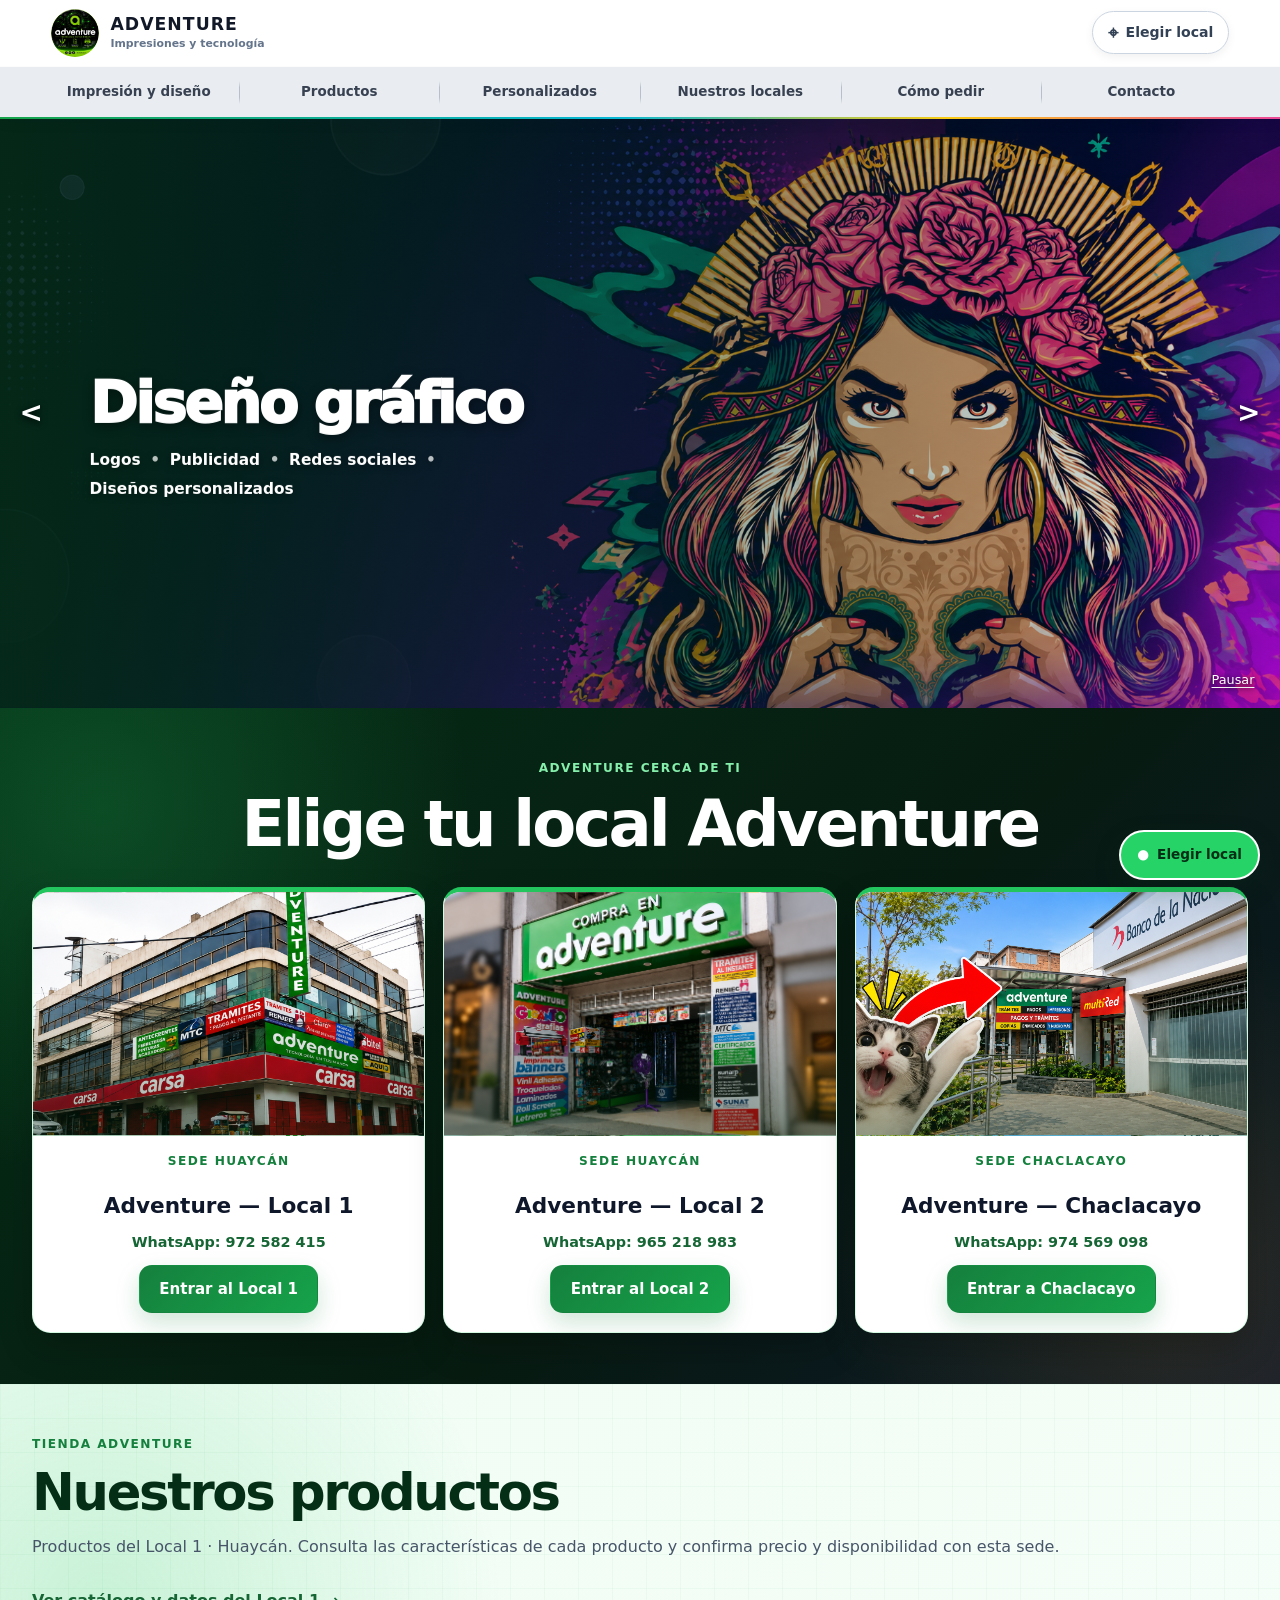
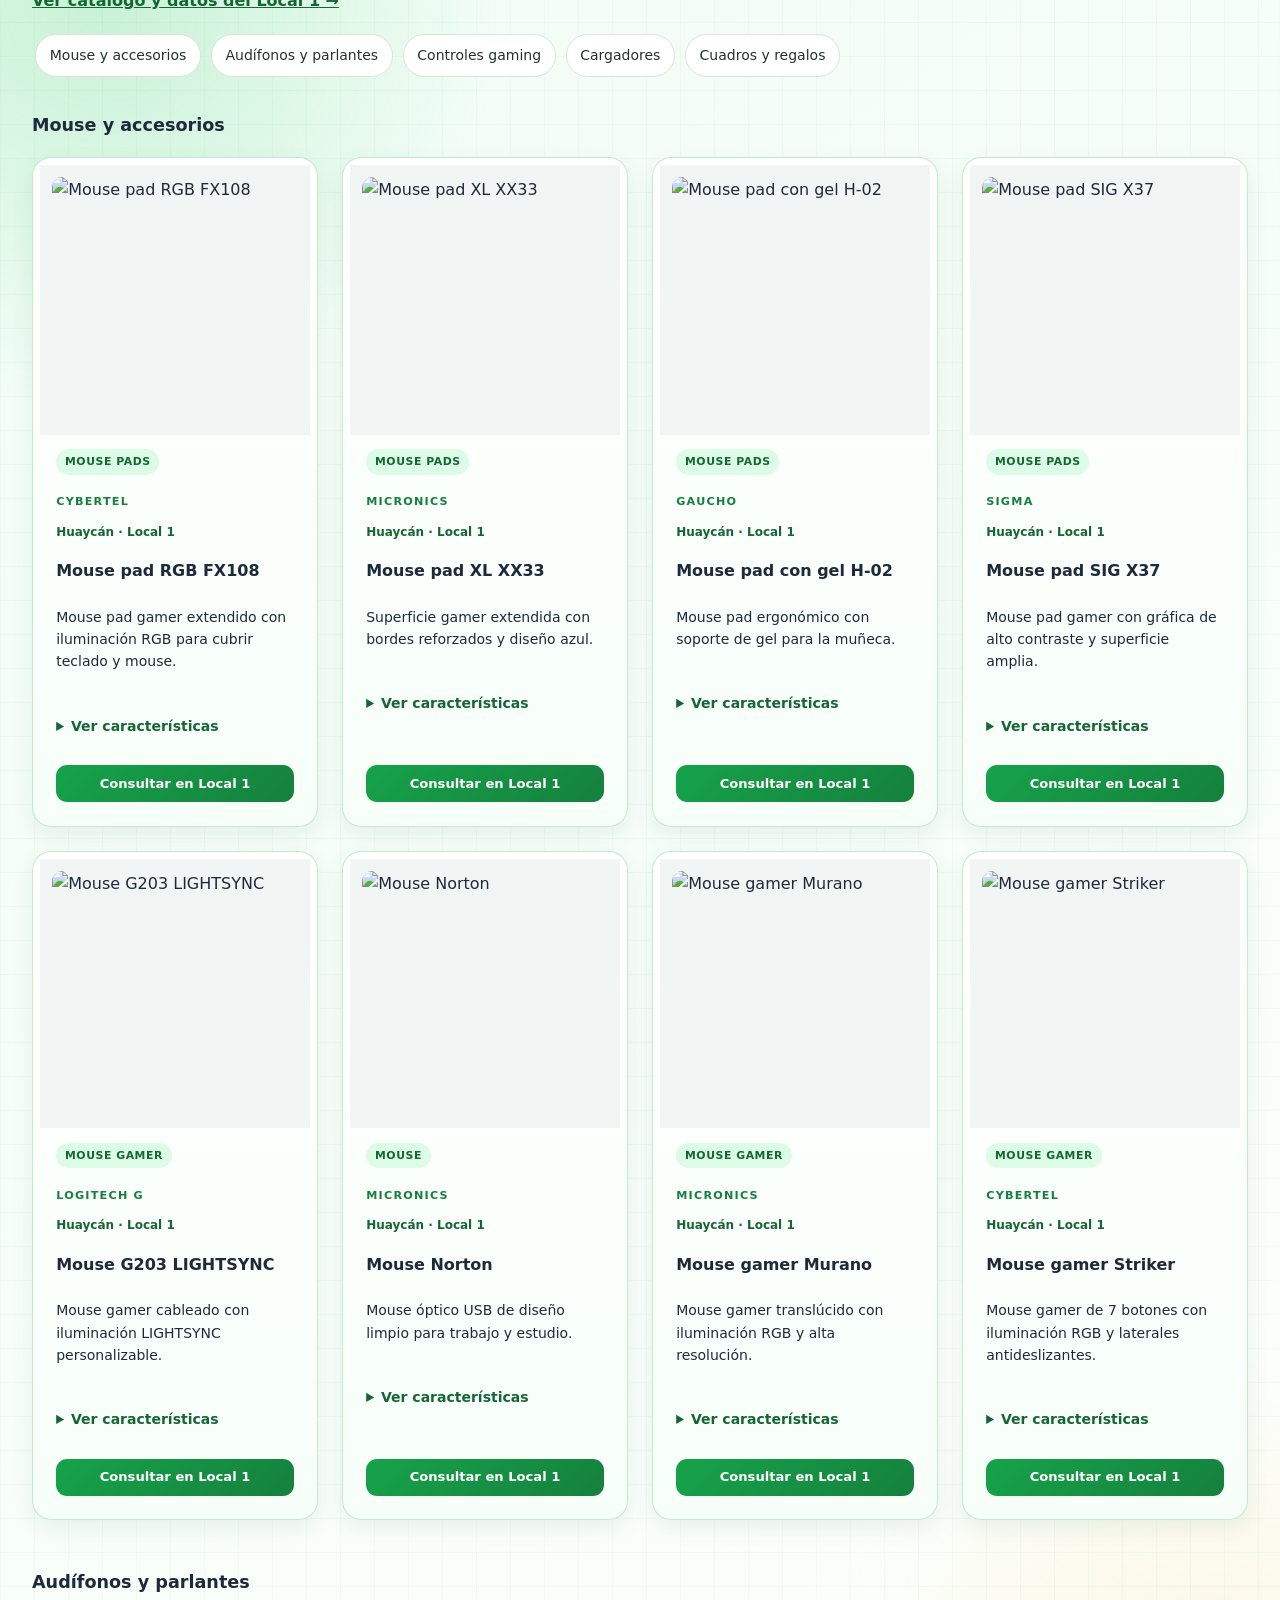
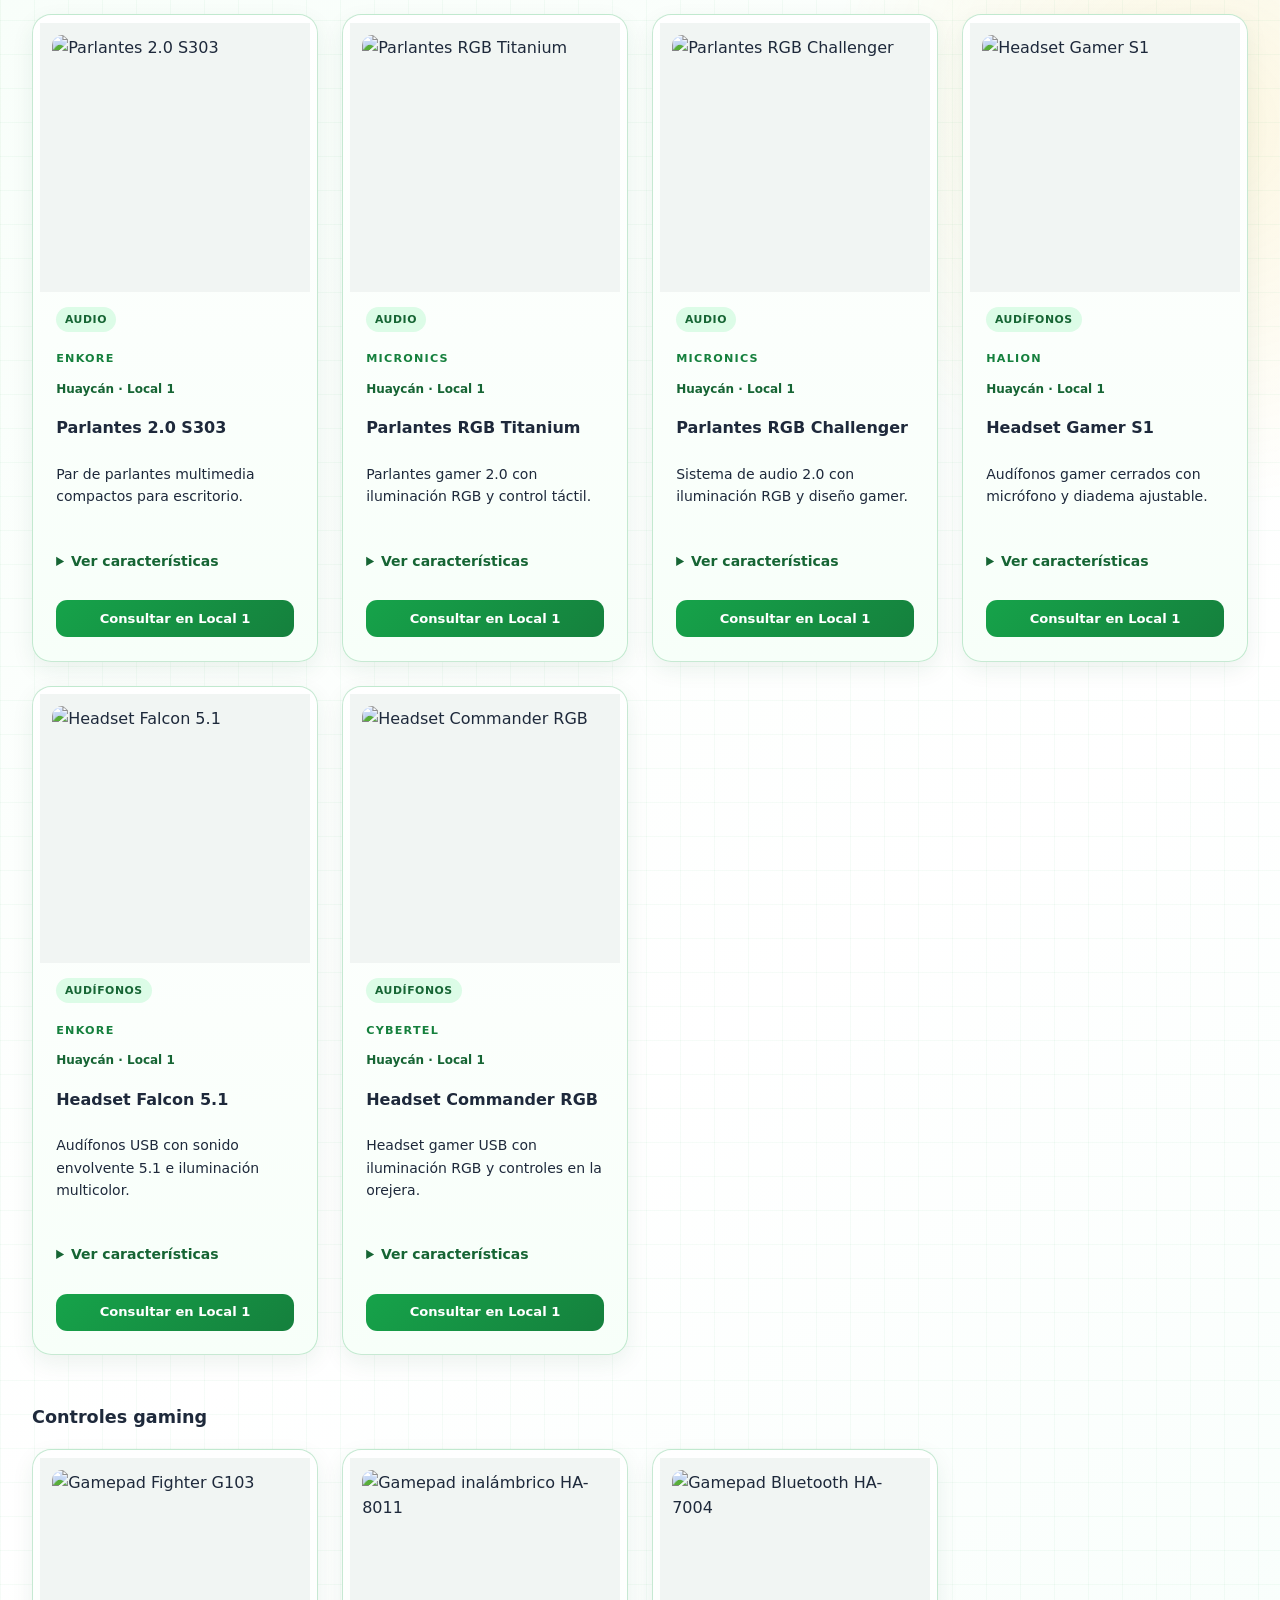
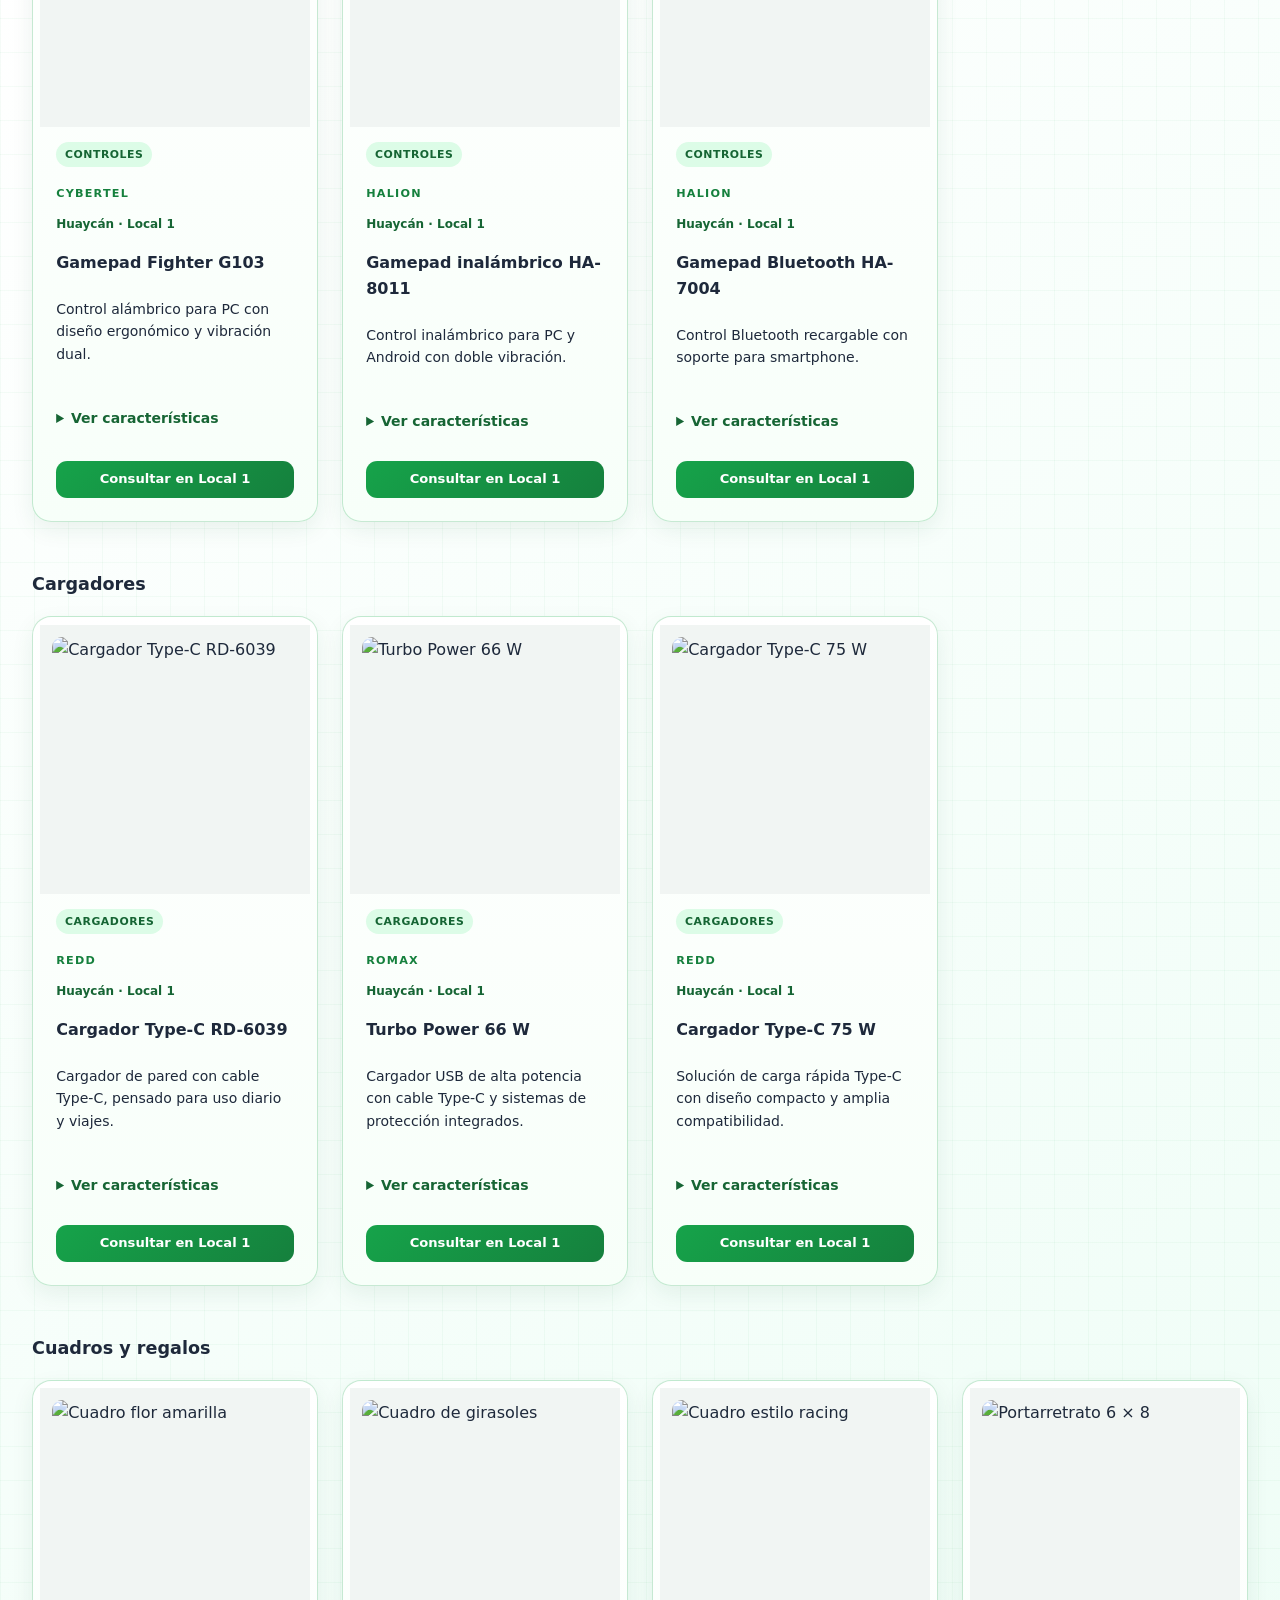
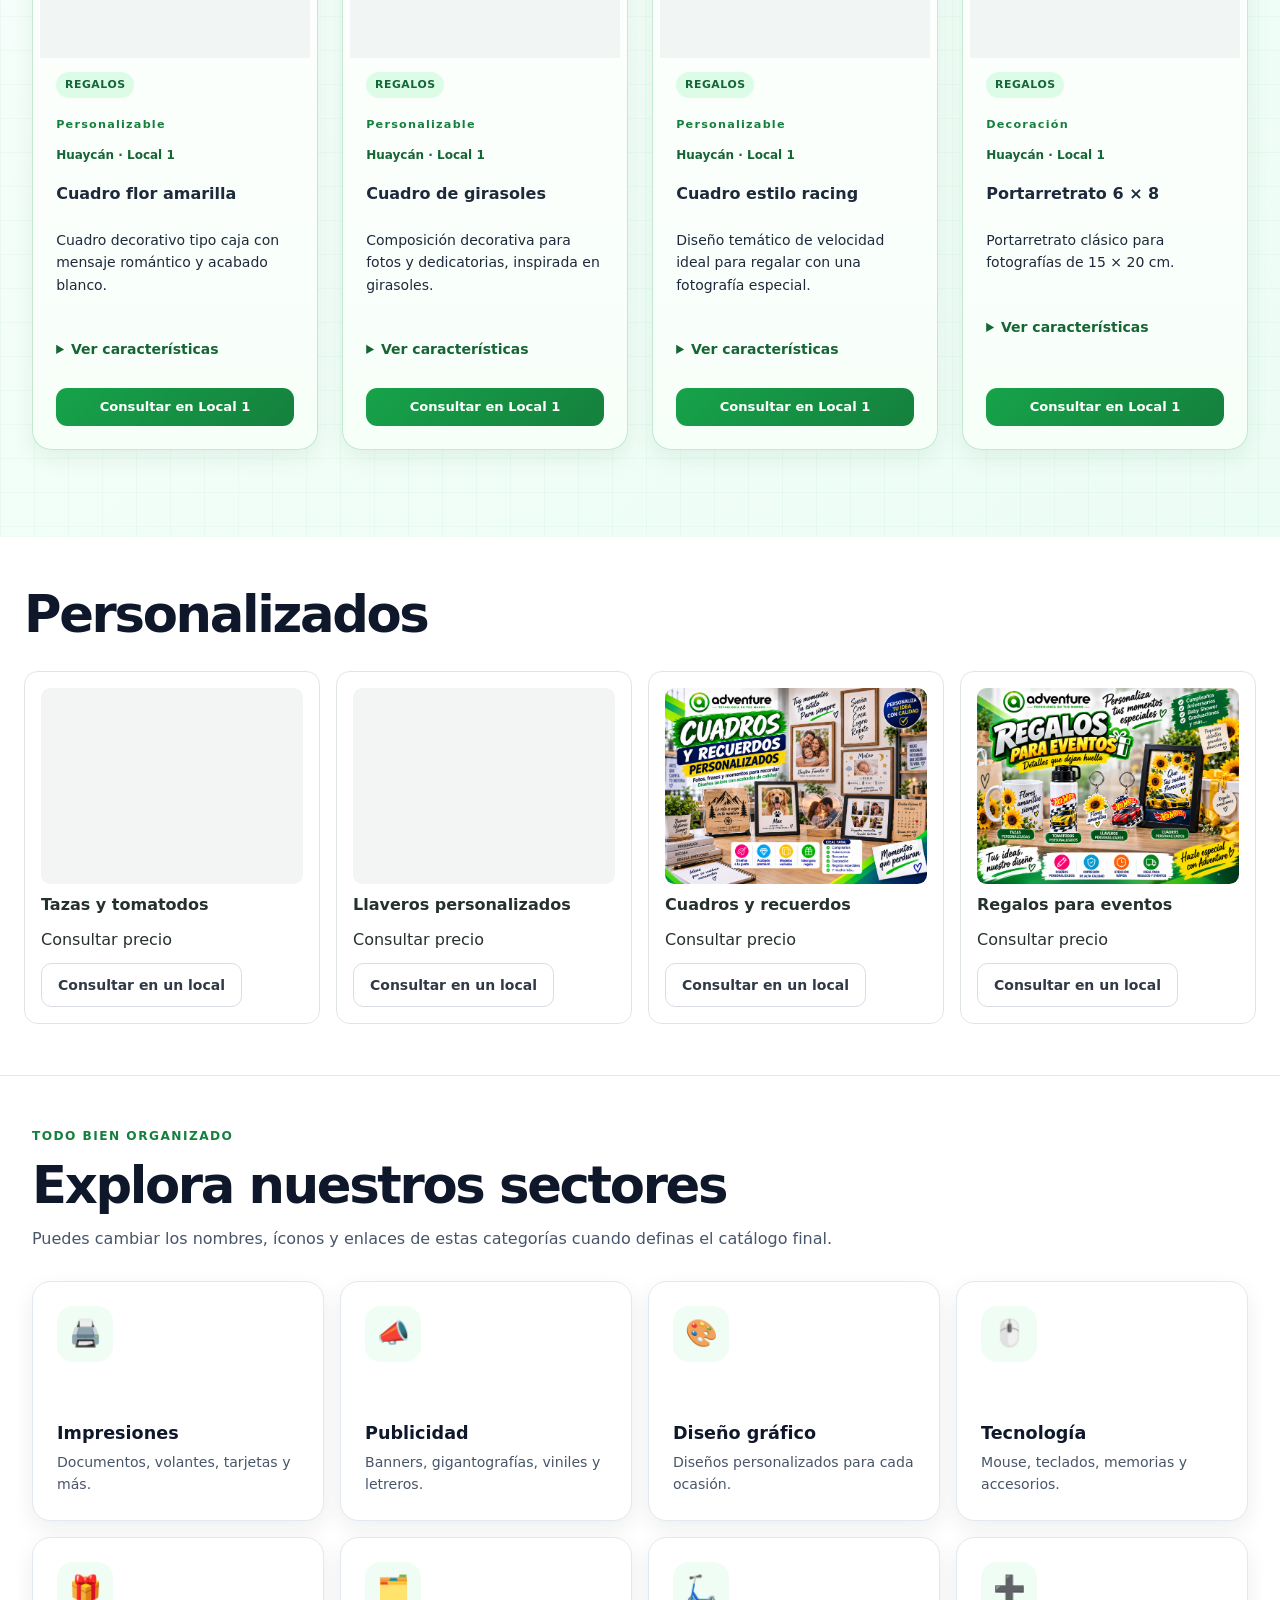
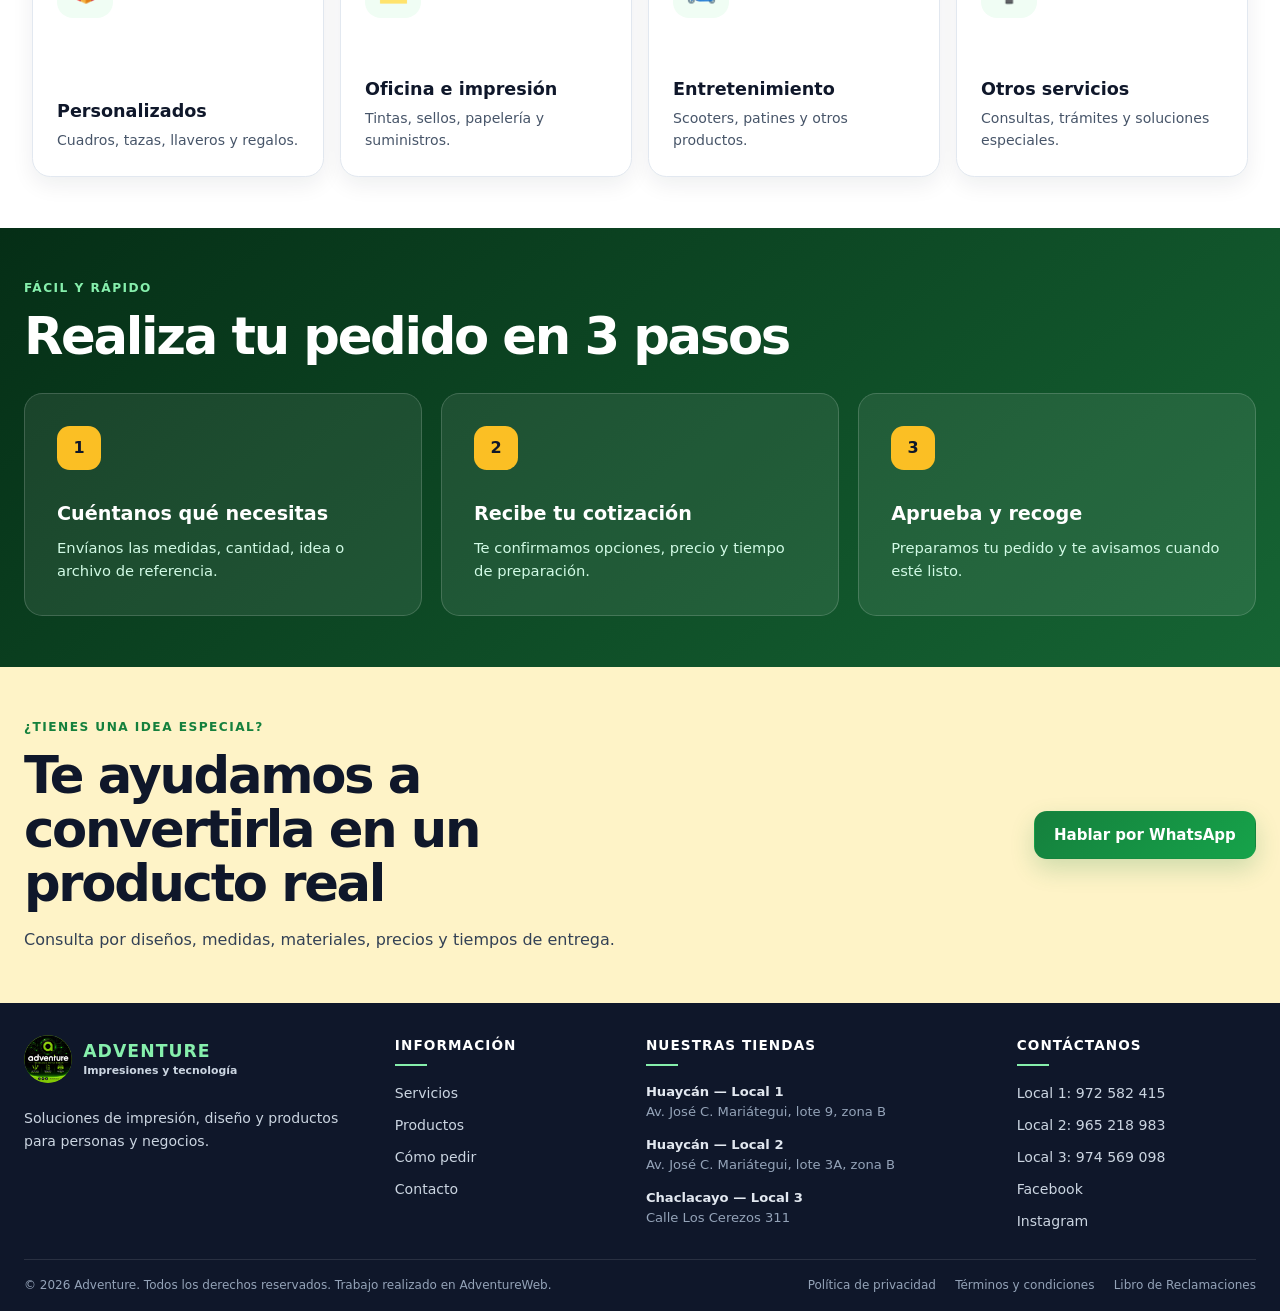
==== commit f719dd06: "Add files via upload" ====
--- a/index.html
+++ b/index.html
@@ -11,7 +11,6 @@
   <link rel="stylesheet" href="styles.css">
   <script src="script.js" defer></script>
 <link rel="stylesheet" href="productos.css">
-<script src="productos.js" defer></script>
 </head>
 
 <body>
@@ -230,7 +229,7 @@
     </section>
 
     <!-- PRODUCTOS: 3 FILAS DESLIZABLES -->
-    <section class="seccion seccion-productos" id="productos" aria-labelledby="titulo-productos"><div class="contenedor"><header class="encabezado-seccion"><p class="etiqueta">Tienda Adventure</p><h2 id="titulo-productos">Nuestros productos</h2><p>Explora las fotos y características. Consulta disponibilidad en tu local.</p></header><nav class="ad-category-links" aria-label="Categorías de productos"><a href="#mouse-teclados">Mouse y accesorios</a><a href="#audifonos-parlantes">Audífonos y parlantes</a><a href="#controles-gaming">Controles gaming</a><a href="#cables-cargadores">Cargadores</a><a href="#regalos-catalogo">Cuadros y regalos</a></nav><div class="rejilla-productos-destacados" id="vitrina-productos"><section class="ad-product-category" id="mouse-teclados" aria-labelledby="titulo-mouse-teclados"><h3 id="titulo-mouse-teclados">Mouse y accesorios</h3><div class="fila-productos" tabindex="0" role="region" aria-label="Mouse y accesorios; desliza para ver más"><article class="producto-destacado" data-busqueda="Mouse pad RGB FX108 CYBERTEL"><div class="ad-product-photo"><img src="assets/products/mousepad-cybertel-fx108-01.jpg" alt="Mouse pad RGB FX108" width="600" height="450" loading="lazy"></div><div class="ad-photo-controls" data-images='["assets/products/mousepad-cybertel-fx108-01.jpg","assets/products/mousepad-cybertel-fx108-02.jpg","assets/products/mousepad-cybertel-fx108-03.jpg"]'><button type="button" data-photo="-1" aria-label="Foto anterior de Mouse pad RGB FX108">‹</button><span aria-live="polite">1 / 3</span><button type="button" data-photo="1" aria-label="Foto siguiente de Mouse pad RGB FX108">›</button></div><div class="producto-destacado__contenido"><span class="producto-destacado__etiqueta">Mouse pads</span><p class="producto-destacado__marca">CYBERTEL</p><h4>Mouse pad RGB FX108</h4><p>Mouse pad gamer extendido con iluminación RGB para cubrir teclado y mouse.</p><details class="ad-product-specs"><summary>Ver características</summary><ul><li>Iluminación LED RGB</li><li>Base de goma antideslizante</li><li>Recubrimiento textil resistente al uso y al agua</li><li>Medidas: 800 × 300 × 4 mm</li><li>Conexión USB y cable de 1.8 m</li></ul></details><a href="#locales" data-consulta="">Consultar disponibilidad</a></div></article><article class="producto-destacado" data-busqueda="Mouse pad XL XX33 MICRONICS"><div class="ad-product-photo"><img src="assets/products/mousepad-micronics-xx33-01.jpg" alt="Mouse pad XL XX33" width="600" height="450" loading="lazy"></div><div class="ad-photo-controls" data-images='["assets/products/mousepad-micronics-xx33-01.jpg","assets/products/mousepad-micronics-xx33-02.jpg","assets/products/mousepad-micronics-xx33-03.jpg"]'><button type="button" data-photo="-1" aria-label="Foto anterior de Mouse pad XL XX33">‹</button><span aria-live="polite">1 / 3</span><button type="button" data-photo="1" aria-label="Foto siguiente de Mouse pad XL XX33">›</button></div><div class="producto-destacado__contenido"><span class="producto-destacado__etiqueta">Mouse pads</span><p class="producto-destacado__marca">MICRONICS</p><h4>Mouse pad XL XX33</h4><p>Superficie gamer extendida con bordes reforzados y diseño azul.</p><details class="ad-product-specs"><summary>Ver características</summary><ul><li>Medidas: 800 × 300 × 3 mm</li><li>Superficie resistente al agua y al polvo</li><li>Bordes remallados</li><li>Base de caucho antideslizante</li><li>Compatible con mouse óptico</li></ul></details><a href="#locales" data-consulta="">Consultar disponibilidad</a></div></article><article class="producto-destacado" data-busqueda="Mouse pad con gel H-02 GAUCHO"><div class="ad-product-photo"><img src="assets/products/mousepad-gel-h02-01.jpg" alt="Mouse pad con gel H-02" width="600" height="450" loading="lazy"></div><div class="ad-photo-controls" data-images='["assets/products/mousepad-gel-h02-01.jpg"]'><button type="button" data-photo="-1" aria-label="Foto anterior de Mouse pad con gel H-02">‹</button><span aria-live="polite">1 / 1</span><button type="button" data-photo="1" aria-label="Foto siguiente de Mouse pad con gel H-02">›</button></div><div class="producto-destacado__contenido"><span class="producto-destacado__etiqueta">Mouse pads</span><p class="producto-destacado__marca">GAUCHO</p><h4>Mouse pad con gel H-02</h4><p>Mouse pad ergonómico con soporte de gel para la muñeca.</p><details class="ad-product-specs"><summary>Ver características</summary><ul><li>Soporte acolchado de gel</li><li>Diseño ergonómico</li><li>Base antideslizante</li><li>Superficie de seguimiento uniforme</li></ul></details><a href="#locales" data-consulta="">Consultar disponibilidad</a></div></article><article class="producto-destacado" data-busqueda="Mouse pad SIG X37 SIGMA"><div class="ad-product-photo"><img src="assets/products/mousepad-sigma-x37-01.jpg" alt="Mouse pad SIG X37" width="600" height="450" loading="lazy"></div><div class="ad-photo-controls" data-images='["assets/products/mousepad-sigma-x37-01.jpg"]'><button type="button" data-photo="-1" aria-label="Foto anterior de Mouse pad SIG X37">‹</button><span aria-live="polite">1 / 1</span><button type="button" data-photo="1" aria-label="Foto siguiente de Mouse pad SIG X37">›</button></div><div class="producto-destacado__contenido"><span class="producto-destacado__etiqueta">Mouse pads</span><p class="producto-destacado__marca">SIGMA</p><h4>Mouse pad SIG X37</h4><p>Mouse pad gamer con gráfica de alto contraste y superficie amplia.</p><details class="ad-product-specs"><summary>Ver características</summary><ul><li>Superficie para mouse gaming</li><li>Diseño gráfico SIG X37</li><li>Formato rectangular</li><li>Presentación sellada</li></ul></details><a href="#locales" data-consulta="">Consultar disponibilidad</a></div></article><article class="producto-destacado" data-busqueda="Mouse G203 LIGHTSYNC LOGITECH G"><div class="ad-product-photo"><img src="assets/products/mouse-logitech-g203-01.jpg" alt="Mouse G203 LIGHTSYNC" width="600" height="450" loading="lazy"></div><div class="ad-photo-controls" data-images='["assets/products/mouse-logitech-g203-01.jpg","assets/products/mouse-logitech-g203-02.jpg","assets/products/mouse-logitech-g203-03.jpg","assets/products/mouse-logitech-g203-04.jpg"]'><button type="button" data-photo="-1" aria-label="Foto anterior de Mouse G203 LIGHTSYNC">‹</button><span aria-live="polite">1 / 4</span><button type="button" data-photo="1" aria-label="Foto siguiente de Mouse G203 LIGHTSYNC">›</button></div><div class="producto-destacado__contenido"><span class="producto-destacado__etiqueta">Mouse gamer</span><p class="producto-destacado__marca">LOGITECH G</p><h4>Mouse G203 LIGHTSYNC</h4><p>Mouse gamer cableado con iluminación LIGHTSYNC personalizable.</p><details class="ad-product-specs"><summary>Ver características</summary><ul><li>Sensor de hasta 8,000 DPI</li><li>6 botones programables</li><li>Iluminación RGB LIGHTSYNC</li><li>Tasa de respuesta USB de 1 ms</li><li>Diseño clásico para gaming</li></ul></details><a href="#locales" data-consulta="">Consultar disponibilidad</a></div></article><article class="producto-destacado" data-busqueda="Mouse Norton MICRONICS"><div class="ad-product-photo"><img src="assets/products/mouse-micronics-norton-01.jpg" alt="Mouse Norton" width="600" height="450" loading="lazy"></div><div class="ad-photo-controls" data-images='["assets/products/mouse-micronics-norton-01.jpg","assets/products/mouse-micronics-norton-02.jpg"]'><button type="button" data-photo="-1" aria-label="Foto anterior de Mouse Norton">‹</button><span aria-live="polite">1 / 2</span><button type="button" data-photo="1" aria-label="Foto siguiente de Mouse Norton">›</button></div><div class="producto-destacado__contenido"><span class="producto-destacado__etiqueta">Mouse</span><p class="producto-destacado__marca">MICRONICS</p><h4>Mouse Norton</h4><p>Mouse óptico USB de diseño limpio para trabajo y estudio.</p><details class="ad-product-specs"><summary>Ver características</summary><ul><li>Conexión USB</li><li>Sensibilidad de 1,000 DPI</li><li>Cuerpo de ABS</li><li>Compatible con Windows y otros sistemas</li><li>Disponible en blanco o negro</li></ul></details><a href="#locales" data-consulta="">Consultar disponibilidad</a></div></article><article class="producto-destacado" data-busqueda="Mouse gamer Murano MICRONICS"><div class="ad-product-photo"><img src="assets/products/mouse-micronics-murano-01.jpg" alt="Mouse gamer Murano" width="600" height="450" loading="lazy"></div><div class="ad-photo-controls" data-images='["assets/products/mouse-micronics-murano-01.jpg","assets/products/mouse-micronics-murano-02.jpg","assets/products/mouse-micronics-murano-03.jpg","assets/products/mouse-micronics-murano-04.jpg"]'><button type="button" data-photo="-1" aria-label="Foto anterior de Mouse gamer Murano">‹</button><span aria-live="polite">1 / 4</span><button type="button" data-photo="1" aria-label="Foto siguiente de Mouse gamer Murano">›</button></div><div class="producto-destacado__contenido"><span class="producto-destacado__etiqueta">Mouse gamer</span><p class="producto-destacado__marca">MICRONICS</p><h4>Mouse gamer Murano</h4><p>Mouse gamer translúcido con iluminación RGB y alta resolución.</p><details class="ad-product-specs"><summary>Ver características</summary><ul><li>7 botones</li><li>Resolución ajustable hasta 12,800 DPI</li><li>Iluminación LED RGB</li><li>Agarre lateral antideslizante</li><li>Cable USB textil de 1.5 m</li></ul></details><a href="#locales" data-consulta="">Consultar disponibilidad</a></div></article><article class="producto-destacado" data-busqueda="Mouse gamer Striker CYBERTEL"><div class="ad-product-photo"><img src="assets/products/mouse-cybertel-striker-01.jpg" alt="Mouse gamer Striker" width="600" height="450" loading="lazy"></div><div class="ad-photo-controls" data-images='["assets/products/mouse-cybertel-striker-01.jpg","assets/products/mouse-cybertel-striker-02.jpg","assets/products/mouse-cybertel-striker-03.jpg","assets/products/mouse-cybertel-striker-04.jpg","assets/products/mouse-cybertel-striker-05.jpg"]'><button type="button" data-photo="-1" aria-label="Foto anterior de Mouse gamer Striker">‹</button><span aria-live="polite">1 / 5</span><button type="button" data-photo="1" aria-label="Foto siguiente de Mouse gamer Striker">›</button></div><div class="producto-destacado__contenido"><span class="producto-destacado__etiqueta">Mouse gamer</span><p class="producto-destacado__marca">CYBERTEL</p><h4>Mouse gamer Striker</h4><p>Mouse gamer de 7 botones con iluminación RGB y laterales antideslizantes.</p><details class="ad-product-specs"><summary>Ver características</summary><ul><li>7 botones</li><li>DPI ajustable hasta 7,200</li><li>Iluminación LED RGB</li><li>Botones de avance y retroceso</li><li>Cable textil USB de 1.5 m</li></ul></details><a href="#locales" data-consulta="">Consultar disponibilidad</a></div></article></div></section><section class="ad-product-category" id="audifonos-parlantes" aria-labelledby="titulo-audifonos-parlantes"><h3 id="titulo-audifonos-parlantes">Audífonos y parlantes</h3><div class="fila-productos" tabindex="0" role="region" aria-label="Audífonos y parlantes; desliza para ver más"><article class="producto-destacado" data-busqueda="Parlantes 2.0 S303 ENKORE"><div class="ad-product-photo"><img src="assets/products/parlantes-enkore-s303-01.jpg" alt="Parlantes 2.0 S303" width="600" height="450" loading="lazy"></div><div class="ad-photo-controls" data-images='["assets/products/parlantes-enkore-s303-01.jpg","assets/products/parlantes-enkore-s303-02.jpg"]'><button type="button" data-photo="-1" aria-label="Foto anterior de Parlantes 2.0 S303">‹</button><span aria-live="polite">1 / 2</span><button type="button" data-photo="1" aria-label="Foto siguiente de Parlantes 2.0 S303">›</button></div><div class="producto-destacado__contenido"><span class="producto-destacado__etiqueta">Audio</span><p class="producto-destacado__marca">ENKORE</p><h4>Parlantes 2.0 S303</h4><p>Par de parlantes multimedia compactos para escritorio.</p><details class="ad-product-specs"><summary>Ver características</summary><ul><li>Sistema multimedia 2.0</li><li>Control de volumen en satélite</li><li>Conexión USB</li><li>Compatible con PC, laptop, TV y otros equipos de audio</li></ul></details><a href="#locales" data-consulta="">Consultar disponibilidad</a></div></article><article class="producto-destacado" data-busqueda="Parlantes RGB Titanium MICRONICS"><div class="ad-product-photo"><img src="assets/products/parlantes-micronics-s312-01.jpg" alt="Parlantes RGB Titanium" width="600" height="450" loading="lazy"></div><div class="ad-photo-controls" data-images='["assets/products/parlantes-micronics-s312-01.jpg","assets/products/parlantes-micronics-s312-02.jpg"]'><button type="button" data-photo="-1" aria-label="Foto anterior de Parlantes RGB Titanium">‹</button><span aria-live="polite">1 / 2</span><button type="button" data-photo="1" aria-label="Foto siguiente de Parlantes RGB Titanium">›</button></div><div class="producto-destacado__contenido"><span class="producto-destacado__etiqueta">Audio</span><p class="producto-destacado__marca">MICRONICS</p><h4>Parlantes RGB Titanium</h4><p>Parlantes gamer 2.0 con iluminación RGB y control táctil.</p><details class="ad-product-specs"><summary>Ver características</summary><ul><li>Iluminación RGB con efecto respiración</li><li>Control táctil de luz</li><li>Entrada de audio de 3.5 mm</li><li>Alimentación por USB</li><li>Control de volumen integrado</li></ul></details><a href="#locales" data-consulta="">Consultar disponibilidad</a></div></article><article class="producto-destacado" data-busqueda="Parlantes RGB Challenger MICRONICS"><div class="ad-product-photo"><img src="assets/products/parlantes-micronics-s313-01.jpg" alt="Parlantes RGB Challenger" width="600" height="450" loading="lazy"></div><div class="ad-photo-controls" data-images='["assets/products/parlantes-micronics-s313-01.jpg","assets/products/parlantes-micronics-s313-02.jpg"]'><button type="button" data-photo="-1" aria-label="Foto anterior de Parlantes RGB Challenger">‹</button><span aria-live="polite">1 / 2</span><button type="button" data-photo="1" aria-label="Foto siguiente de Parlantes RGB Challenger">›</button></div><div class="producto-destacado__contenido"><span class="producto-destacado__etiqueta">Audio</span><p class="producto-destacado__marca">MICRONICS</p><h4>Parlantes RGB Challenger</h4><p>Sistema de audio 2.0 con iluminación RGB y diseño gamer.</p><details class="ad-product-specs"><summary>Ver características</summary><ul><li>Iluminación LED RGB</li><li>Control táctil con 6 modos de iluminación</li><li>Entrada de audio de 3.5 mm</li><li>Alimentación USB</li><li>Cable de 1.5 m</li></ul></details><a href="#locales" data-consulta="">Consultar disponibilidad</a></div></article><article class="producto-destacado" data-busqueda="Headset Gamer S1 HALION"><div class="ad-product-photo"><img src="assets/products/audifonos-halion-s1-01.jpg" alt="Headset Gamer S1" width="600" height="450" loading="lazy"></div><div class="ad-photo-controls" data-images='["assets/products/audifonos-halion-s1-01.jpg","assets/products/audifonos-halion-s1-02.jpg","assets/products/audifonos-halion-s1-03.jpg"]'><button type="button" data-photo="-1" aria-label="Foto anterior de Headset Gamer S1">‹</button><span aria-live="polite">1 / 3</span><button type="button" data-photo="1" aria-label="Foto siguiente de Headset Gamer S1">›</button></div><div class="producto-destacado__contenido"><span class="producto-destacado__etiqueta">Audífonos</span><p class="producto-destacado__marca">HALION</p><h4>Headset Gamer S1</h4><p>Audífonos gamer cerrados con micrófono y diadema ajustable.</p><details class="ad-product-specs"><summary>Ver características</summary><ul><li>Drivers de 40 mm</li><li>Micrófono integrado</li><li>Conector de 3.5 mm</li><li>Cable de 2.1 m</li><li>Diadema ajustable</li></ul></details><a href="#locales" data-consulta="">Consultar disponibilidad</a></div></article><article class="producto-destacado" data-busqueda="Headset Falcon 5.1 ENKORE"><div class="ad-product-photo"><img src="assets/products/audifonos-enkore-falcon-01.jpg" alt="Headset Falcon 5.1" width="600" height="450" loading="lazy"></div><div class="ad-photo-controls" data-images='["assets/products/audifonos-enkore-falcon-01.jpg","assets/products/audifonos-enkore-falcon-02.jpg"]'><button type="button" data-photo="-1" aria-label="Foto anterior de Headset Falcon 5.1">‹</button><span aria-live="polite">1 / 2</span><button type="button" data-photo="1" aria-label="Foto siguiente de Headset Falcon 5.1">›</button></div><div class="producto-destacado__contenido"><span class="producto-destacado__etiqueta">Audífonos</span><p class="producto-destacado__marca">ENKORE</p><h4>Headset Falcon 5.1</h4><p>Audífonos USB con sonido envolvente 5.1 e iluminación multicolor.</p><details class="ad-product-specs"><summary>Ver características</summary><ul><li>Sonido envolvente 5.1</li><li>Iluminación LED rainbow</li><li>Micrófono flexible</li><li>Control de volumen y mute en línea</li><li>Cable textil de 2 m</li></ul></details><a href="#locales" data-consulta="">Consultar disponibilidad</a></div></article><article class="producto-destacado" data-busqueda="Headset Commander RGB CYBERTEL"><div class="ad-product-photo"><img src="assets/products/audifonos-cybertel-commander-01.jpg" alt="Headset Commander RGB" width="600" height="450" loading="lazy"></div><div class="ad-photo-controls" data-images='["assets/products/audifonos-cybertel-commander-01.jpg","assets/products/audifonos-cybertel-commander-02.jpg","assets/products/audifonos-cybertel-commander-03.jpg"]'><button type="button" data-photo="-1" aria-label="Foto anterior de Headset Commander RGB">‹</button><span aria-live="polite">1 / 3</span><button type="button" data-photo="1" aria-label="Foto siguiente de Headset Commander RGB">›</button></div><div class="producto-destacado__contenido"><span class="producto-destacado__etiqueta">Audífonos</span><p class="producto-destacado__marca">CYBERTEL</p><h4>Headset Commander RGB</h4><p>Headset gamer USB con iluminación RGB y controles en la orejera.</p><details class="ad-product-specs"><summary>Ver características</summary><ul><li>Iluminación LED RGB</li><li>Micrófono flexible</li><li>Control de volumen y mute en orejera</li><li>Cable textil de 2 m</li><li>Conexión USB para audio y micrófono</li></ul></details><a href="#locales" data-consulta="">Consultar disponibilidad</a></div></article></div></section><section class="ad-product-category" id="controles-gaming" aria-labelledby="titulo-controles-gaming"><h3 id="titulo-controles-gaming">Controles gaming</h3><div class="fila-productos" tabindex="0" role="region" aria-label="Controles gaming; desliza para ver más"><article class="producto-destacado" data-busqueda="Gamepad Fighter G103 CYBERTEL"><div class="ad-product-photo"><img src="assets/products/gamepad-cybertel-g103-01.jpg" alt="Gamepad Fighter G103" width="600" height="450" loading="lazy"></div><div class="ad-photo-controls" data-images='["assets/products/gamepad-cybertel-g103-01.jpg","assets/products/gamepad-cybertel-g103-02.jpg"]'><button type="button" data-photo="-1" aria-label="Foto anterior de Gamepad Fighter G103">‹</button><span aria-live="polite">1 / 2</span><button type="button" data-photo="1" aria-label="Foto siguiente de Gamepad Fighter G103">›</button></div><div class="producto-destacado__contenido"><span class="producto-destacado__etiqueta">Controles</span><p class="producto-destacado__marca">CYBERTEL</p><h4>Gamepad Fighter G103</h4><p>Control alámbrico para PC con diseño ergonómico y vibración dual.</p><details class="ad-product-specs"><summary>Ver características</summary><ul><li>Conexión USB</li><li>Cable de 2 m</li><li>Vibración dual</li><li>Material ABS</li><li>Diseño ergonómico</li></ul></details><a href="#locales" data-consulta="">Consultar disponibilidad</a></div></article><article class="producto-destacado" data-busqueda="Gamepad inalámbrico HA-8011 HALION"><div class="ad-product-photo"><img src="assets/products/gamepad-halion-ha8011-01.jpg" alt="Gamepad inalámbrico HA-8011" width="600" height="450" loading="lazy"></div><div class="ad-photo-controls" data-images='["assets/products/gamepad-halion-ha8011-01.jpg","assets/products/gamepad-halion-ha8011-02.jpg"]'><button type="button" data-photo="-1" aria-label="Foto anterior de Gamepad inalámbrico HA-8011">‹</button><span aria-live="polite">1 / 2</span><button type="button" data-photo="1" aria-label="Foto siguiente de Gamepad inalámbrico HA-8011">›</button></div><div class="producto-destacado__contenido"><span class="producto-destacado__etiqueta">Controles</span><p class="producto-destacado__marca">HALION</p><h4>Gamepad inalámbrico HA-8011</h4><p>Control inalámbrico para PC y Android con doble vibración.</p><details class="ad-product-specs"><summary>Ver características</summary><ul><li>Tecnología inalámbrica de 2.4 GHz</li><li>Alcance máximo de 10 m</li><li>Batería de 350 mAh</li><li>Doble vibración</li><li>Compatible con PC y Android TV</li></ul></details><a href="#locales" data-consulta="">Consultar disponibilidad</a></div></article><article class="producto-destacado" data-busqueda="Gamepad Bluetooth HA-7004 HALION"><div class="ad-product-photo"><img src="assets/products/gamepad-halion-ha7004-01.jpg" alt="Gamepad Bluetooth HA-7004" width="600" height="450" loading="lazy"></div><div class="ad-photo-controls" data-images='["assets/products/gamepad-halion-ha7004-01.jpg","assets/products/gamepad-halion-ha7004-02.jpg"]'><button type="button" data-photo="-1" aria-label="Foto anterior de Gamepad Bluetooth HA-7004">‹</button><span aria-live="polite">1 / 2</span><button type="button" data-photo="1" aria-label="Foto siguiente de Gamepad Bluetooth HA-7004">›</button></div><div class="producto-destacado__contenido"><span class="producto-destacado__etiqueta">Controles</span><p class="producto-destacado__marca">HALION</p><h4>Gamepad Bluetooth HA-7004</h4><p>Control Bluetooth recargable con soporte para smartphone.</p><details class="ad-product-specs"><summary>Ver características</summary><ul><li>Conexión Bluetooth</li><li>Batería recargable de 350 mAh</li><li>Hasta 8 horas de uso indicado</li><li>Soporte retráctil para móvil</li><li>Compatible con Android, Windows e iOS</li></ul></details><a href="#locales" data-consulta="">Consultar disponibilidad</a></div></article></div></section><section class="ad-product-category" id="cables-cargadores" aria-labelledby="titulo-cables-cargadores"><h3 id="titulo-cables-cargadores">Cargadores</h3><div class="fila-productos" tabindex="0" role="region" aria-label="Cargadores; desliza para ver más"><article class="producto-destacado" data-busqueda="Cargador Type-C RD-6039 REDD"><div class="ad-product-photo"><img src="assets/products/redd-rd6039-01.jpg" alt="Cargador Type-C RD-6039" width="600" height="450" loading="lazy"></div><div class="ad-photo-controls" data-images='["assets/products/redd-rd6039-01.jpg","assets/products/redd-rd6039-02.jpg","assets/products/redd-rd6039-03.jpg","assets/products/redd-rd6039-04.jpg"]'><button type="button" data-photo="-1" aria-label="Foto anterior de Cargador Type-C RD-6039">‹</button><span aria-live="polite">1 / 4</span><button type="button" data-photo="1" aria-label="Foto siguiente de Cargador Type-C RD-6039">›</button></div><div class="producto-destacado__contenido"><span class="producto-destacado__etiqueta">Cargadores</span><p class="producto-destacado__marca">REDD</p><h4>Cargador Type-C RD-6039</h4><p>Cargador de pared con cable Type-C, pensado para uso diario y viajes.</p><details class="ad-product-specs"><summary>Ver características</summary><ul><li>Salida de hasta 4.8 A</li><li>Cable de datos Type-C incluido</li><li>Carga de voltaje y corriente constante</li><li>Protección contra sobrevoltaje y temperatura</li></ul></details><a href="#locales" data-consulta="">Consultar disponibilidad</a></div></article><article class="producto-destacado" data-busqueda="Turbo Power 66 W ROMAX"><div class="ad-product-photo"><img src="assets/products/romax-66w-01.jpg" alt="Turbo Power 66 W" width="600" height="450" loading="lazy"></div><div class="ad-photo-controls" data-images='["assets/products/romax-66w-01.jpg","assets/products/romax-66w-02.jpg","assets/products/romax-66w-03.jpg","assets/products/romax-66w-04.jpg"]'><button type="button" data-photo="-1" aria-label="Foto anterior de Turbo Power 66 W">‹</button><span aria-live="polite">1 / 4</span><button type="button" data-photo="1" aria-label="Foto siguiente de Turbo Power 66 W">›</button></div><div class="producto-destacado__contenido"><span class="producto-destacado__etiqueta">Cargadores</span><p class="producto-destacado__marca">ROMAX</p><h4>Turbo Power 66 W</h4><p>Cargador USB de alta potencia con cable Type-C y sistemas de protección integrados.</p><details class="ad-product-specs"><summary>Ver características</summary><ul><li>Potencia máxima de 66 W</li><li>Salida indicada de 6.2 A</li><li>Incluye cable de datos Type-C</li><li>Protección contra sobrevoltaje, cortocircuito y temperatura</li></ul></details><a href="#locales" data-consulta="">Consultar disponibilidad</a></div></article><article class="producto-destacado" data-busqueda="Cargador Type-C 75 W REDD"><div class="ad-product-photo"><img src="assets/products/redd-rd6138c-01.jpg" alt="Cargador Type-C 75 W" width="600" height="450" loading="lazy"></div><div class="ad-photo-controls" data-images='["assets/products/redd-rd6138c-01.jpg","assets/products/redd-rd6138c-02.jpg","assets/products/redd-rd6138c-03.jpg","assets/products/redd-rd6138c-04.jpg"]'><button type="button" data-photo="-1" aria-label="Foto anterior de Cargador Type-C 75 W">‹</button><span aria-live="polite">1 / 4</span><button type="button" data-photo="1" aria-label="Foto siguiente de Cargador Type-C 75 W">›</button></div><div class="producto-destacado__contenido"><span class="producto-destacado__etiqueta">Cargadores</span><p class="producto-destacado__marca">REDD</p><h4>Cargador Type-C 75 W</h4><p>Solución de carga rápida Type-C con diseño compacto y amplia compatibilidad.</p><details class="ad-product-specs"><summary>Ver características</summary><ul><li>Potencia máxima de 75 W</li><li>Salida máxima indicada de 7 A</li><li>Cable de datos USB-C incluido</li><li>Protección de temperatura y sobrevoltaje</li></ul></details><a href="#locales" data-consulta="">Consultar disponibilidad</a></div></article></div></section><section class="ad-product-category" id="regalos-catalogo" aria-labelledby="titulo-regalos-catalogo"><h3 id="titulo-regalos-catalogo">Cuadros y regalos</h3><div class="fila-productos" tabindex="0" role="region" aria-label="Cuadros y regalos; desliza para ver más"><article class="producto-destacado" data-busqueda="Cuadro flor amarilla Personalizable"><div class="ad-product-photo"><img src="assets/products/cuadro-flor-amarilla-01.jpg" alt="Cuadro flor amarilla" width="600" height="450" loading="lazy"></div><div class="ad-photo-controls" data-images='["assets/products/cuadro-flor-amarilla-01.jpg","assets/products/cuadro-flor-amarilla-02.jpg"]'><button type="button" data-photo="-1" aria-label="Foto anterior de Cuadro flor amarilla">‹</button><span aria-live="polite">1 / 2</span><button type="button" data-photo="1" aria-label="Foto siguiente de Cuadro flor amarilla">›</button></div><div class="producto-destacado__contenido"><span class="producto-destacado__etiqueta">Regalos</span><p class="producto-destacado__marca">Personalizable</p><h4>Cuadro flor amarilla</h4><p>Cuadro decorativo tipo caja con mensaje romántico y acabado blanco.</p><details class="ad-product-specs"><summary>Ver características</summary><ul><li>Diseño con flor amarilla</li><li>Mensaje personalizable</li><li>Formato vertical</li><li>Marco tipo caja con frente transparente</li></ul></details><a href="#locales" data-consulta="">Consultar disponibilidad</a></div></article><article class="producto-destacado" data-busqueda="Cuadro de girasoles Personalizable"><div class="ad-product-photo"><img src="assets/products/cuadro-girasoles-01.jpg" alt="Cuadro de girasoles" width="600" height="450" loading="lazy"></div><div class="ad-photo-controls" data-images='["assets/products/cuadro-girasoles-01.jpg"]'><button type="button" data-photo="-1" aria-label="Foto anterior de Cuadro de girasoles">‹</button><span aria-live="polite">1 / 1</span><button type="button" data-photo="1" aria-label="Foto siguiente de Cuadro de girasoles">›</button></div><div class="producto-destacado__contenido"><span class="producto-destacado__etiqueta">Regalos</span><p class="producto-destacado__marca">Personalizable</p><h4>Cuadro de girasoles</h4><p>Composición decorativa para fotos y dedicatorias, inspirada en girasoles.</p><details class="ad-product-specs"><summary>Ver características</summary><ul><li>Espacio para fotografías</li><li>Dedicatoria personalizable</li><li>Composición floral amarilla</li><li>Marco de acabado madera</li></ul></details><a href="#locales" data-consulta="">Consultar disponibilidad</a></div></article><article class="producto-destacado" data-busqueda="Cuadro estilo racing Personalizable"><div class="ad-product-photo"><img src="assets/products/cuadro-hotwheels-01.jpg" alt="Cuadro estilo racing" width="600" height="450" loading="lazy"></div><div class="ad-photo-controls" data-images='["assets/products/cuadro-hotwheels-01.jpg"]'><button type="button" data-photo="-1" aria-label="Foto anterior de Cuadro estilo racing">‹</button><span aria-live="polite">1 / 1</span><button type="button" data-photo="1" aria-label="Foto siguiente de Cuadro estilo racing">›</button></div><div class="producto-destacado__contenido"><span class="producto-destacado__etiqueta">Regalos</span><p class="producto-destacado__marca">Personalizable</p><h4>Cuadro estilo racing</h4><p>Diseño temático de velocidad ideal para regalar con una fotografía especial.</p><details class="ad-product-specs"><summary>Ver características</summary><ul><li>Temática automovilística</li><li>Fotografía personalizable</li><li>Frase decorativa incluida</li><li>Marco vertical de acabado claro</li></ul></details><a href="#locales" data-consulta="">Consultar disponibilidad</a></div></article><article class="producto-destacado" data-busqueda="Portarretrato 6 × 8 Decoración"><div class="ad-product-photo"><img src="assets/products/portarretrato-6x8-01.jpg" alt="Portarretrato 6 × 8" width="600" height="450" loading="lazy"></div><div class="ad-photo-controls" data-images='["assets/products/portarretrato-6x8-01.jpg"]'><button type="button" data-photo="-1" aria-label="Foto anterior de Portarretrato 6 × 8">‹</button><span aria-live="polite">1 / 1</span><button type="button" data-photo="1" aria-label="Foto siguiente de Portarretrato 6 × 8">›</button></div><div class="producto-destacado__contenido"><span class="producto-destacado__etiqueta">Regalos</span><p class="producto-destacado__marca">Decoración</p><h4>Portarretrato 6 × 8</h4><p>Portarretrato clásico para fotografías de 15 × 20 cm.</p><details class="ad-product-specs"><summary>Ver características</summary><ul><li>Formato 6 × 8 pulgadas</li><li>Medida 15 × 20 cm</li><li>Diseño vertical</li><li>Marco negro con borde dorado</li></ul></details><a href="#locales" data-consulta="">Consultar disponibilidad</a></div></article></div></section></div></div></section>
+    <section class="seccion seccion-productos" id="productos" aria-labelledby="titulo-productos"><div class="contenedor"><header class="encabezado-seccion"><p class="etiqueta">Tienda Adventure</p><h2 id="titulo-productos">Nuestros productos</h2><p>Productos del Local 1 · Huaycán. Consulta las características de cada producto y confirma precio y disponibilidad con esta sede.</p></header><p class="ad-catalog-location"><a href="local-huaycan-1.html#productos-local">Ver catálogo y datos del Local 1 →</a></p><nav class="ad-category-links" aria-label="Categorías de productos"><a href="#mouse-teclados">Mouse y accesorios</a><a href="#audifonos-parlantes">Audífonos y parlantes</a><a href="#controles-gaming">Controles gaming</a><a href="#cables-cargadores">Cargadores</a><a href="#regalos-catalogo">Cuadros y regalos</a></nav><div class="rejilla-productos-destacados" id="vitrina-productos"><section class="ad-product-category" id="mouse-teclados" aria-labelledby="titulo-mouse-teclados"><h3 id="titulo-mouse-teclados">Mouse y accesorios</h3><div class="ad-local-product-grid" role="region" aria-label="Mouse y accesorios"><article class="producto-destacado" data-busqueda="Mouse pad RGB FX108 CYBERTEL"><div class="ad-product-photo"><img src="assets/designs/mousepad-cybertel-fx108.png" alt="Mouse pad RGB FX108" width="600" height="450" loading="lazy"></div><div class="producto-destacado__contenido"><span class="producto-destacado__etiqueta">Mouse pads</span><p class="producto-destacado__marca">CYBERTEL</p><p class="ad-product-store">Huaycán · Local 1</p><h4>Mouse pad RGB FX108</h4><p>Mouse pad gamer extendido con iluminación RGB para cubrir teclado y mouse.</p><details class="ad-product-specs"><summary>Ver características</summary><ul><li>Iluminación LED RGB</li><li>Base de goma antideslizante</li><li>Recubrimiento textil resistente al uso y al agua</li><li>Medidas: 800 × 300 × 4 mm</li><li>Conexión USB y cable de 1.8 m</li></ul></details><a href="https://wa.me/51972582415?text=Hola%20Adventure%2C%20quisiera%20consultar%20precio%20y%20disponibilidad%20de%20Mouse%20pad%20RGB%20FX108%20en%20Huayc%C3%A1n%20%C2%B7%20Local%201." target="_blank" rel="noopener noreferrer">Consultar en Local 1</a></div></article><article class="producto-destacado" data-busqueda="Mouse pad XL XX33 MICRONICS"><div class="ad-product-photo"><img src="assets/designs/mousepad-micronics-xx33.png" alt="Mouse pad XL XX33" width="600" height="450" loading="lazy"></div><div class="producto-destacado__contenido"><span class="producto-destacado__etiqueta">Mouse pads</span><p class="producto-destacado__marca">MICRONICS</p><p class="ad-product-store">Huaycán · Local 1</p><h4>Mouse pad XL XX33</h4><p>Superficie gamer extendida con bordes reforzados y diseño azul.</p><details class="ad-product-specs"><summary>Ver características</summary><ul><li>Medidas: 800 × 300 × 3 mm</li><li>Superficie resistente al agua y al polvo</li><li>Bordes remallados</li><li>Base de caucho antideslizante</li><li>Compatible con mouse óptico</li></ul></details><a href="https://wa.me/51972582415?text=Hola%20Adventure%2C%20quisiera%20consultar%20precio%20y%20disponibilidad%20de%20Mouse%20pad%20XL%20XX33%20en%20Huayc%C3%A1n%20%C2%B7%20Local%201." target="_blank" rel="noopener noreferrer">Consultar en Local 1</a></div></article><article class="producto-destacado" data-busqueda="Mouse pad con gel H-02 GAUCHO"><div class="ad-product-photo"><img src="assets/designs/mousepad-gel-h02.png" alt="Mouse pad con gel H-02" width="600" height="450" loading="lazy"></div><div class="producto-destacado__contenido"><span class="producto-destacado__etiqueta">Mouse pads</span><p class="producto-destacado__marca">GAUCHO</p><p class="ad-product-store">Huaycán · Local 1</p><h4>Mouse pad con gel H-02</h4><p>Mouse pad ergonómico con soporte de gel para la muñeca.</p><details class="ad-product-specs"><summary>Ver características</summary><ul><li>Soporte acolchado de gel</li><li>Diseño ergonómico</li><li>Base antideslizante</li><li>Superficie de seguimiento uniforme</li></ul></details><a href="https://wa.me/51972582415?text=Hola%20Adventure%2C%20quisiera%20consultar%20precio%20y%20disponibilidad%20de%20Mouse%20pad%20con%20gel%20H-02%20en%20Huayc%C3%A1n%20%C2%B7%20Local%201." target="_blank" rel="noopener noreferrer">Consultar en Local 1</a></div></article><article class="producto-destacado" data-busqueda="Mouse pad SIG X37 SIGMA"><div class="ad-product-photo"><img src="assets/designs/mousepad-sigma-x37.png" alt="Mouse pad SIG X37" width="600" height="450" loading="lazy"></div><div class="producto-destacado__contenido"><span class="producto-destacado__etiqueta">Mouse pads</span><p class="producto-destacado__marca">SIGMA</p><p class="ad-product-store">Huaycán · Local 1</p><h4>Mouse pad SIG X37</h4><p>Mouse pad gamer con gráfica de alto contraste y superficie amplia.</p><details class="ad-product-specs"><summary>Ver características</summary><ul><li>Superficie para mouse gaming</li><li>Diseño gráfico SIG X37</li><li>Formato rectangular</li><li>Presentación sellada</li></ul></details><a href="https://wa.me/51972582415?text=Hola%20Adventure%2C%20quisiera%20consultar%20precio%20y%20disponibilidad%20de%20Mouse%20pad%20SIG%20X37%20en%20Huayc%C3%A1n%20%C2%B7%20Local%201." target="_blank" rel="noopener noreferrer">Consultar en Local 1</a></div></article><article class="producto-destacado" data-busqueda="Mouse G203 LIGHTSYNC LOGITECH G"><div class="ad-product-photo"><img src="assets/designs/mouse-logitech-g203.png" alt="Mouse G203 LIGHTSYNC" width="600" height="450" loading="lazy"></div><div class="producto-destacado__contenido"><span class="producto-destacado__etiqueta">Mouse gamer</span><p class="producto-destacado__marca">LOGITECH G</p><p class="ad-product-store">Huaycán · Local 1</p><h4>Mouse G203 LIGHTSYNC</h4><p>Mouse gamer cableado con iluminación LIGHTSYNC personalizable.</p><details class="ad-product-specs"><summary>Ver características</summary><ul><li>Sensor de hasta 8,000 DPI</li><li>6 botones programables</li><li>Iluminación RGB LIGHTSYNC</li><li>Tasa de respuesta USB de 1 ms</li><li>Diseño clásico para gaming</li></ul></details><a href="https://wa.me/51972582415?text=Hola%20Adventure%2C%20quisiera%20consultar%20precio%20y%20disponibilidad%20de%20Mouse%20G203%20LIGHTSYNC%20en%20Huayc%C3%A1n%20%C2%B7%20Local%201." target="_blank" rel="noopener noreferrer">Consultar en Local 1</a></div></article><article class="producto-destacado" data-busqueda="Mouse Norton MICRONICS"><div class="ad-product-photo"><img src="assets/designs/mouse-micronics-norton.png" alt="Mouse Norton" width="600" height="450" loading="lazy"></div><div class="producto-destacado__contenido"><span class="producto-destacado__etiqueta">Mouse</span><p class="producto-destacado__marca">MICRONICS</p><p class="ad-product-store">Huaycán · Local 1</p><h4>Mouse Norton</h4><p>Mouse óptico USB de diseño limpio para trabajo y estudio.</p><details class="ad-product-specs"><summary>Ver características</summary><ul><li>Conexión USB</li><li>Sensibilidad de 1,000 DPI</li><li>Cuerpo de ABS</li><li>Compatible con Windows y otros sistemas</li><li>Disponible en blanco o negro</li></ul></details><a href="https://wa.me/51972582415?text=Hola%20Adventure%2C%20quisiera%20consultar%20precio%20y%20disponibilidad%20de%20Mouse%20Norton%20en%20Huayc%C3%A1n%20%C2%B7%20Local%201." target="_blank" rel="noopener noreferrer">Consultar en Local 1</a></div></article><article class="producto-destacado" data-busqueda="Mouse gamer Murano MICRONICS"><div class="ad-product-photo"><img src="assets/designs/mouse-micronics-murano.png" alt="Mouse gamer Murano" width="600" height="450" loading="lazy"></div><div class="producto-destacado__contenido"><span class="producto-destacado__etiqueta">Mouse gamer</span><p class="producto-destacado__marca">MICRONICS</p><p class="ad-product-store">Huaycán · Local 1</p><h4>Mouse gamer Murano</h4><p>Mouse gamer translúcido con iluminación RGB y alta resolución.</p><details class="ad-product-specs"><summary>Ver características</summary><ul><li>7 botones</li><li>Resolución ajustable hasta 12,800 DPI</li><li>Iluminación LED RGB</li><li>Agarre lateral antideslizante</li><li>Cable USB textil de 1.5 m</li></ul></details><a href="https://wa.me/51972582415?text=Hola%20Adventure%2C%20quisiera%20consultar%20precio%20y%20disponibilidad%20de%20Mouse%20gamer%20Murano%20en%20Huayc%C3%A1n%20%C2%B7%20Local%201." target="_blank" rel="noopener noreferrer">Consultar en Local 1</a></div></article><article class="producto-destacado" data-busqueda="Mouse gamer Striker CYBERTEL"><div class="ad-product-photo"><img src="assets/designs/mouse-cybertel-striker.png" alt="Mouse gamer Striker" width="600" height="450" loading="lazy"></div><div class="producto-destacado__contenido"><span class="producto-destacado__etiqueta">Mouse gamer</span><p class="producto-destacado__marca">CYBERTEL</p><p class="ad-product-store">Huaycán · Local 1</p><h4>Mouse gamer Striker</h4><p>Mouse gamer de 7 botones con iluminación RGB y laterales antideslizantes.</p><details class="ad-product-specs"><summary>Ver características</summary><ul><li>7 botones</li><li>DPI ajustable hasta 7,200</li><li>Iluminación LED RGB</li><li>Botones de avance y retroceso</li><li>Cable textil USB de 1.5 m</li></ul></details><a href="https://wa.me/51972582415?text=Hola%20Adventure%2C%20quisiera%20consultar%20precio%20y%20disponibilidad%20de%20Mouse%20gamer%20Striker%20en%20Huayc%C3%A1n%20%C2%B7%20Local%201." target="_blank" rel="noopener noreferrer">Consultar en Local 1</a></div></article></div></section><section class="ad-product-category" id="audifonos-parlantes" aria-labelledby="titulo-audifonos-parlantes"><h3 id="titulo-audifonos-parlantes">Audífonos y parlantes</h3><div class="ad-local-product-grid" role="region" aria-label="Audífonos y parlantes"><article class="producto-destacado" data-busqueda="Parlantes 2.0 S303 ENKORE"><div class="ad-product-photo"><img src="assets/designs/parlantes-enkore-s303.png" alt="Parlantes 2.0 S303" width="600" height="450" loading="lazy"></div><div class="producto-destacado__contenido"><span class="producto-destacado__etiqueta">Audio</span><p class="producto-destacado__marca">ENKORE</p><p class="ad-product-store">Huaycán · Local 1</p><h4>Parlantes 2.0 S303</h4><p>Par de parlantes multimedia compactos para escritorio.</p><details class="ad-product-specs"><summary>Ver características</summary><ul><li>Sistema multimedia 2.0</li><li>Control de volumen en satélite</li><li>Conexión USB</li><li>Compatible con PC, laptop, TV y otros equipos de audio</li></ul></details><a href="https://wa.me/51972582415?text=Hola%20Adventure%2C%20quisiera%20consultar%20precio%20y%20disponibilidad%20de%20Parlantes%202.0%20S303%20en%20Huayc%C3%A1n%20%C2%B7%20Local%201." target="_blank" rel="noopener noreferrer">Consultar en Local 1</a></div></article><article class="producto-destacado" data-busqueda="Parlantes RGB Titanium MICRONICS"><div class="ad-product-photo"><img src="assets/designs/parlantes-micronics-s312.png" alt="Parlantes RGB Titanium" width="600" height="450" loading="lazy"></div><div class="producto-destacado__contenido"><span class="producto-destacado__etiqueta">Audio</span><p class="producto-destacado__marca">MICRONICS</p><p class="ad-product-store">Huaycán · Local 1</p><h4>Parlantes RGB Titanium</h4><p>Parlantes gamer 2.0 con iluminación RGB y control táctil.</p><details class="ad-product-specs"><summary>Ver características</summary><ul><li>Iluminación RGB con efecto respiración</li><li>Control táctil de luz</li><li>Entrada de audio de 3.5 mm</li><li>Alimentación por USB</li><li>Control de volumen integrado</li></ul></details><a href="https://wa.me/51972582415?text=Hola%20Adventure%2C%20quisiera%20consultar%20precio%20y%20disponibilidad%20de%20Parlantes%20RGB%20Titanium%20en%20Huayc%C3%A1n%20%C2%B7%20Local%201." target="_blank" rel="noopener noreferrer">Consultar en Local 1</a></div></article><article class="producto-destacado" data-busqueda="Parlantes RGB Challenger MICRONICS"><div class="ad-product-photo"><img src="assets/designs/parlantes-micronics-s313.png" alt="Parlantes RGB Challenger" width="600" height="450" loading="lazy"></div><div class="producto-destacado__contenido"><span class="producto-destacado__etiqueta">Audio</span><p class="producto-destacado__marca">MICRONICS</p><p class="ad-product-store">Huaycán · Local 1</p><h4>Parlantes RGB Challenger</h4><p>Sistema de audio 2.0 con iluminación RGB y diseño gamer.</p><details class="ad-product-specs"><summary>Ver características</summary><ul><li>Iluminación LED RGB</li><li>Control táctil con 6 modos de iluminación</li><li>Entrada de audio de 3.5 mm</li><li>Alimentación USB</li><li>Cable de 1.5 m</li></ul></details><a href="https://wa.me/51972582415?text=Hola%20Adventure%2C%20quisiera%20consultar%20precio%20y%20disponibilidad%20de%20Parlantes%20RGB%20Challenger%20en%20Huayc%C3%A1n%20%C2%B7%20Local%201." target="_blank" rel="noopener noreferrer">Consultar en Local 1</a></div></article><article class="producto-destacado" data-busqueda="Headset Gamer S1 HALION"><div class="ad-product-photo"><img src="assets/designs/audifonos-halion-s1.png" alt="Headset Gamer S1" width="600" height="450" loading="lazy"></div><div class="producto-destacado__contenido"><span class="producto-destacado__etiqueta">Audífonos</span><p class="producto-destacado__marca">HALION</p><p class="ad-product-store">Huaycán · Local 1</p><h4>Headset Gamer S1</h4><p>Audífonos gamer cerrados con micrófono y diadema ajustable.</p><details class="ad-product-specs"><summary>Ver características</summary><ul><li>Drivers de 40 mm</li><li>Micrófono integrado</li><li>Conector de 3.5 mm</li><li>Cable de 2.1 m</li><li>Diadema ajustable</li></ul></details><a href="https://wa.me/51972582415?text=Hola%20Adventure%2C%20quisiera%20consultar%20precio%20y%20disponibilidad%20de%20Headset%20Gamer%20S1%20en%20Huayc%C3%A1n%20%C2%B7%20Local%201." target="_blank" rel="noopener noreferrer">Consultar en Local 1</a></div></article><article class="producto-destacado" data-busqueda="Headset Falcon 5.1 ENKORE"><div class="ad-product-photo"><img src="assets/designs/audifonos-enkore-falcon.png" alt="Headset Falcon 5.1" width="600" height="450" loading="lazy"></div><div class="producto-destacado__contenido"><span class="producto-destacado__etiqueta">Audífonos</span><p class="producto-destacado__marca">ENKORE</p><p class="ad-product-store">Huaycán · Local 1</p><h4>Headset Falcon 5.1</h4><p>Audífonos USB con sonido envolvente 5.1 e iluminación multicolor.</p><details class="ad-product-specs"><summary>Ver características</summary><ul><li>Sonido envolvente 5.1</li><li>Iluminación LED rainbow</li><li>Micrófono flexible</li><li>Control de volumen y mute en línea</li><li>Cable textil de 2 m</li></ul></details><a href="https://wa.me/51972582415?text=Hola%20Adventure%2C%20quisiera%20consultar%20precio%20y%20disponibilidad%20de%20Headset%20Falcon%205.1%20en%20Huayc%C3%A1n%20%C2%B7%20Local%201." target="_blank" rel="noopener noreferrer">Consultar en Local 1</a></div></article><article class="producto-destacado" data-busqueda="Headset Commander RGB CYBERTEL"><div class="ad-product-photo"><img src="assets/designs/audifonos-cybertel-commander.png" alt="Headset Commander RGB" width="600" height="450" loading="lazy"></div><div class="producto-destacado__contenido"><span class="producto-destacado__etiqueta">Audífonos</span><p class="producto-destacado__marca">CYBERTEL</p><p class="ad-product-store">Huaycán · Local 1</p><h4>Headset Commander RGB</h4><p>Headset gamer USB con iluminación RGB y controles en la orejera.</p><details class="ad-product-specs"><summary>Ver características</summary><ul><li>Iluminación LED RGB</li><li>Micrófono flexible</li><li>Control de volumen y mute en orejera</li><li>Cable textil de 2 m</li><li>Conexión USB para audio y micrófono</li></ul></details><a href="https://wa.me/51972582415?text=Hola%20Adventure%2C%20quisiera%20consultar%20precio%20y%20disponibilidad%20de%20Headset%20Commander%20RGB%20en%20Huayc%C3%A1n%20%C2%B7%20Local%201." target="_blank" rel="noopener noreferrer">Consultar en Local 1</a></div></article></div></section><section class="ad-product-category" id="controles-gaming" aria-labelledby="titulo-controles-gaming"><h3 id="titulo-controles-gaming">Controles gaming</h3><div class="ad-local-product-grid" role="region" aria-label="Controles gaming"><article class="producto-destacado" data-busqueda="Gamepad Fighter G103 CYBERTEL"><div class="ad-product-photo"><img src="assets/designs/gamepad-cybertel-g103.png" alt="Gamepad Fighter G103" width="600" height="450" loading="lazy"></div><div class="producto-destacado__contenido"><span class="producto-destacado__etiqueta">Controles</span><p class="producto-destacado__marca">CYBERTEL</p><p class="ad-product-store">Huaycán · Local 1</p><h4>Gamepad Fighter G103</h4><p>Control alámbrico para PC con diseño ergonómico y vibración dual.</p><details class="ad-product-specs"><summary>Ver características</summary><ul><li>Conexión USB</li><li>Cable de 2 m</li><li>Vibración dual</li><li>Material ABS</li><li>Diseño ergonómico</li></ul></details><a href="https://wa.me/51972582415?text=Hola%20Adventure%2C%20quisiera%20consultar%20precio%20y%20disponibilidad%20de%20Gamepad%20Fighter%20G103%20en%20Huayc%C3%A1n%20%C2%B7%20Local%201." target="_blank" rel="noopener noreferrer">Consultar en Local 1</a></div></article><article class="producto-destacado" data-busqueda="Gamepad inalámbrico HA-8011 HALION"><div class="ad-product-photo"><img src="assets/designs/gamepad-halion-ha8011.png" alt="Gamepad inalámbrico HA-8011" width="600" height="450" loading="lazy"></div><div class="producto-destacado__contenido"><span class="producto-destacado__etiqueta">Controles</span><p class="producto-destacado__marca">HALION</p><p class="ad-product-store">Huaycán · Local 1</p><h4>Gamepad inalámbrico HA-8011</h4><p>Control inalámbrico para PC y Android con doble vibración.</p><details class="ad-product-specs"><summary>Ver características</summary><ul><li>Tecnología inalámbrica de 2.4 GHz</li><li>Alcance máximo de 10 m</li><li>Batería de 350 mAh</li><li>Doble vibración</li><li>Compatible con PC y Android TV</li></ul></details><a href="https://wa.me/51972582415?text=Hola%20Adventure%2C%20quisiera%20consultar%20precio%20y%20disponibilidad%20de%20Gamepad%20inal%C3%A1mbrico%20HA-8011%20en%20Huayc%C3%A1n%20%C2%B7%20Local%201." target="_blank" rel="noopener noreferrer">Consultar en Local 1</a></div></article><article class="producto-destacado" data-busqueda="Gamepad Bluetooth HA-7004 HALION"><div class="ad-product-photo"><img src="assets/designs/gamepad-halion-ha7004.png" alt="Gamepad Bluetooth HA-7004" width="600" height="450" loading="lazy"></div><div class="producto-destacado__contenido"><span class="producto-destacado__etiqueta">Controles</span><p class="producto-destacado__marca">HALION</p><p class="ad-product-store">Huaycán · Local 1</p><h4>Gamepad Bluetooth HA-7004</h4><p>Control Bluetooth recargable con soporte para smartphone.</p><details class="ad-product-specs"><summary>Ver características</summary><ul><li>Conexión Bluetooth</li><li>Batería recargable de 350 mAh</li><li>Hasta 8 horas de uso indicado</li><li>Soporte retráctil para móvil</li><li>Compatible con Android, Windows e iOS</li></ul></details><a href="https://wa.me/51972582415?text=Hola%20Adventure%2C%20quisiera%20consultar%20precio%20y%20disponibilidad%20de%20Gamepad%20Bluetooth%20HA-7004%20en%20Huayc%C3%A1n%20%C2%B7%20Local%201." target="_blank" rel="noopener noreferrer">Consultar en Local 1</a></div></article></div></section><section class="ad-product-category" id="cables-cargadores" aria-labelledby="titulo-cables-cargadores"><h3 id="titulo-cables-cargadores">Cargadores</h3><div class="ad-local-product-grid" role="region" aria-label="Cargadores"><article class="producto-destacado" data-busqueda="Cargador Type-C RD-6039 REDD"><div class="ad-product-photo"><img src="assets/designs/redd-rd6039.png" alt="Cargador Type-C RD-6039" width="600" height="450" loading="lazy"></div><div class="producto-destacado__contenido"><span class="producto-destacado__etiqueta">Cargadores</span><p class="producto-destacado__marca">REDD</p><p class="ad-product-store">Huaycán · Local 1</p><h4>Cargador Type-C RD-6039</h4><p>Cargador de pared con cable Type-C, pensado para uso diario y viajes.</p><details class="ad-product-specs"><summary>Ver características</summary><ul><li>Salida de hasta 4.8 A</li><li>Cable de datos Type-C incluido</li><li>Carga de voltaje y corriente constante</li><li>Protección contra sobrevoltaje y temperatura</li></ul></details><a href="https://wa.me/51972582415?text=Hola%20Adventure%2C%20quisiera%20consultar%20precio%20y%20disponibilidad%20de%20Cargador%20Type-C%20RD-6039%20en%20Huayc%C3%A1n%20%C2%B7%20Local%201." target="_blank" rel="noopener noreferrer">Consultar en Local 1</a></div></article><article class="producto-destacado" data-busqueda="Turbo Power 66 W ROMAX"><div class="ad-product-photo"><img src="assets/designs/romax-66w.png" alt="Turbo Power 66 W" width="600" height="450" loading="lazy"></div><div class="producto-destacado__contenido"><span class="producto-destacado__etiqueta">Cargadores</span><p class="producto-destacado__marca">ROMAX</p><p class="ad-product-store">Huaycán · Local 1</p><h4>Turbo Power 66 W</h4><p>Cargador USB de alta potencia con cable Type-C y sistemas de protección integrados.</p><details class="ad-product-specs"><summary>Ver características</summary><ul><li>Potencia máxima de 66 W</li><li>Salida indicada de 6.2 A</li><li>Incluye cable de datos Type-C</li><li>Protección contra sobrevoltaje, cortocircuito y temperatura</li></ul></details><a href="https://wa.me/51972582415?text=Hola%20Adventure%2C%20quisiera%20consultar%20precio%20y%20disponibilidad%20de%20Turbo%20Power%2066%20W%20en%20Huayc%C3%A1n%20%C2%B7%20Local%201." target="_blank" rel="noopener noreferrer">Consultar en Local 1</a></div></article><article class="producto-destacado" data-busqueda="Cargador Type-C 75 W REDD"><div class="ad-product-photo"><img src="assets/designs/redd-rd6138c.png" alt="Cargador Type-C 75 W" width="600" height="450" loading="lazy"></div><div class="producto-destacado__contenido"><span class="producto-destacado__etiqueta">Cargadores</span><p class="producto-destacado__marca">REDD</p><p class="ad-product-store">Huaycán · Local 1</p><h4>Cargador Type-C 75 W</h4><p>Solución de carga rápida Type-C con diseño compacto y amplia compatibilidad.</p><details class="ad-product-specs"><summary>Ver características</summary><ul><li>Potencia máxima de 75 W</li><li>Salida máxima indicada de 7 A</li><li>Cable de datos USB-C incluido</li><li>Protección de temperatura y sobrevoltaje</li></ul></details><a href="https://wa.me/51972582415?text=Hola%20Adventure%2C%20quisiera%20consultar%20precio%20y%20disponibilidad%20de%20Cargador%20Type-C%2075%20W%20en%20Huayc%C3%A1n%20%C2%B7%20Local%201." target="_blank" rel="noopener noreferrer">Consultar en Local 1</a></div></article></div></section><section class="ad-product-category" id="regalos-catalogo" aria-labelledby="titulo-regalos-catalogo"><h3 id="titulo-regalos-catalogo">Cuadros y regalos</h3><div class="ad-local-product-grid" role="region" aria-label="Cuadros y regalos"><article class="producto-destacado" data-busqueda="Cuadro flor amarilla Personalizable"><div class="ad-product-photo"><img src="assets/designs/cuadro-flor-amarilla.png" alt="Cuadro flor amarilla" width="600" height="450" loading="lazy"></div><div class="producto-destacado__contenido"><span class="producto-destacado__etiqueta">Regalos</span><p class="producto-destacado__marca">Personalizable</p><p class="ad-product-store">Huaycán · Local 1</p><h4>Cuadro flor amarilla</h4><p>Cuadro decorativo tipo caja con mensaje romántico y acabado blanco.</p><details class="ad-product-specs"><summary>Ver características</summary><ul><li>Diseño con flor amarilla</li><li>Mensaje personalizable</li><li>Formato vertical</li><li>Marco tipo caja con frente transparente</li></ul></details><a href="https://wa.me/51972582415?text=Hola%20Adventure%2C%20quisiera%20consultar%20precio%20y%20disponibilidad%20de%20Cuadro%20flor%20amarilla%20en%20Huayc%C3%A1n%20%C2%B7%20Local%201." target="_blank" rel="noopener noreferrer">Consultar en Local 1</a></div></article><article class="producto-destacado" data-busqueda="Cuadro de girasoles Personalizable"><div class="ad-product-photo"><img src="assets/designs/cuadro-girasoles.png" alt="Cuadro de girasoles" width="600" height="450" loading="lazy"></div><div class="producto-destacado__contenido"><span class="producto-destacado__etiqueta">Regalos</span><p class="producto-destacado__marca">Personalizable</p><p class="ad-product-store">Huaycán · Local 1</p><h4>Cuadro de girasoles</h4><p>Composición decorativa para fotos y dedicatorias, inspirada en girasoles.</p><details class="ad-product-specs"><summary>Ver características</summary><ul><li>Espacio para fotografías</li><li>Dedicatoria personalizable</li><li>Composición floral amarilla</li><li>Marco de acabado madera</li></ul></details><a href="https://wa.me/51972582415?text=Hola%20Adventure%2C%20quisiera%20consultar%20precio%20y%20disponibilidad%20de%20Cuadro%20de%20girasoles%20en%20Huayc%C3%A1n%20%C2%B7%20Local%201." target="_blank" rel="noopener noreferrer">Consultar en Local 1</a></div></article><article class="producto-destacado" data-busqueda="Cuadro estilo racing Personalizable"><div class="ad-product-photo"><img src="assets/designs/cuadro-hotwheels.png" alt="Cuadro estilo racing" width="600" height="450" loading="lazy"></div><div class="producto-destacado__contenido"><span class="producto-destacado__etiqueta">Regalos</span><p class="producto-destacado__marca">Personalizable</p><p class="ad-product-store">Huaycán · Local 1</p><h4>Cuadro estilo racing</h4><p>Diseño temático de velocidad ideal para regalar con una fotografía especial.</p><details class="ad-product-specs"><summary>Ver características</summary><ul><li>Temática automovilística</li><li>Fotografía personalizable</li><li>Frase decorativa incluida</li><li>Marco vertical de acabado claro</li></ul></details><a href="https://wa.me/51972582415?text=Hola%20Adventure%2C%20quisiera%20consultar%20precio%20y%20disponibilidad%20de%20Cuadro%20estilo%20racing%20en%20Huayc%C3%A1n%20%C2%B7%20Local%201." target="_blank" rel="noopener noreferrer">Consultar en Local 1</a></div></article><article class="producto-destacado" data-busqueda="Portarretrato 6 × 8 Decoración"><div class="ad-product-photo"><img src="assets/designs/portarretrato-6x8.png" alt="Portarretrato 6 × 8" width="600" height="450" loading="lazy"></div><div class="producto-destacado__contenido"><span class="producto-destacado__etiqueta">Regalos</span><p class="producto-destacado__marca">Decoración</p><p class="ad-product-store">Huaycán · Local 1</p><h4>Portarretrato 6 × 8</h4><p>Portarretrato clásico para fotografías de 15 × 20 cm.</p><details class="ad-product-specs"><summary>Ver características</summary><ul><li>Formato 6 × 8 pulgadas</li><li>Medida 15 × 20 cm</li><li>Diseño vertical</li><li>Marco negro con borde dorado</li></ul></details><a href="https://wa.me/51972582415?text=Hola%20Adventure%2C%20quisiera%20consultar%20precio%20y%20disponibilidad%20de%20Portarretrato%206%20%C3%97%208%20en%20Huayc%C3%A1n%20%C2%B7%20Local%201." target="_blank" rel="noopener noreferrer">Consultar en Local 1</a></div></article></div></section></div></div></section>
 <section class="seccion" id="personalizados" aria-labelledby="titulo-personalizados"><div class="contenedor"><header class="encabezado-seccion"><h2 id="titulo-personalizados">Personalizados</h2></header><div class="ad-nav-grid"><article class="ad-nav-card" id="tazas-tomatodos" tabindex="-1"><div class="ad-category-placeholder"><img decoding="async" src="tazasytomatodos.png" alt="Tazas y tomatodos" width="279" height="209" loading="lazy" class="ad-pending-image"></div><h3>Tazas y tomatodos</h3><p>Consultar precio</p><a class="ad-button ad-button--light" href="#locales" data-consulta="">Consultar en un local</a></article>
 <article class="ad-nav-card" id="llaveros-personalizados" tabindex="-1"><div class="ad-category-placeholder"><img decoding="async" src="llaverospersonalizados.png" alt="Llaveros personalizados" width="279" height="209" loading="lazy" class="ad-pending-image"></div><h3>Llaveros personalizados</h3><p>Consultar precio</p><a class="ad-button ad-button--light" href="#locales" data-consulta="">Consultar en un local</a></article>
 <article class="ad-nav-card" id="cuadros-recuerdos" tabindex="-1"><div class="ad-category-placeholder"><img decoding="async" src="cuadrosyrecuerdos.png" alt="Cuadros y recuerdos" width="279" height="209" loading="lazy" class="ad-pending-image"></div><h3>Cuadros y recuerdos</h3><p>Consultar precio</p><a class="ad-button ad-button--light" href="#locales" data-consulta="">Consultar en un local</a></article>
--- a/productos.css
+++ b/productos.css
@@ -0,0 +1,19 @@
+.producto-destacado__contenido .ad-product-store{display:block!important;font-size:12px!important;color:#166534!important;font-weight:700;margin:4px 0 8px}
+.ad-catalog-location{margin:16px 0;color:#166534;line-height:1.6}
+.ad-catalog-location a{color:inherit;font-weight:700}
+.ad-product-category{scroll-margin-top:150px;margin-bottom:32px}
+.ad-product-category>h3{margin-bottom:18px}
+.ad-local-product-grid{display:grid;grid-template-columns:repeat(3,minmax(0,1fr));gap:24px;align-items:start}
+.ad-local-product-grid .producto-destacado{width:100%!important;min-width:0!important;max-width:none!important;height:100%!important}
+.ad-local-product-grid .producto-destacado__contenido{display:flex;flex-direction:column;gap:8px}
+.ad-local-product-grid .ad-product-photo{height:auto;aspect-ratio:1}
+@media(min-width:1280px){.ad-local-product-grid{grid-template-columns:repeat(4,minmax(0,1fr))}}
+@media(max-width:900px){.ad-local-product-grid{grid-template-columns:repeat(2,minmax(0,1fr));gap:16px}}
+@media(max-width:540px){.ad-local-product-grid{grid-template-columns:minmax(0,1fr)}}
+.ad-product-photo{height:240px;background:#f1f5f3;padding:12px;display:flex;align-items:center;justify-content:center;overflow:hidden}
+.ad-product-photo img{width:100%;height:100%;object-fit:contain;border-radius:10px}
+.ad-product-specs summary:focus-visible{outline:3px solid #15803d;outline-offset:3px}
+.ad-category-links{flex-wrap:wrap;overflow:visible;gap:10px}
+.ad-local-product-grid .producto-destacado__contenido>p:not(.producto-destacado__marca){display:block;font-size:14px;line-height:1.6}
+.ad-product-specs{margin:12px 0;color:#334155;font-size:14px}.ad-product-specs summary{cursor:pointer;color:#166534;font-weight:700;padding:8px 0}.ad-product-specs ul{padding-left:20px;line-height:1.65}
+#vitrina-productos .producto-destacado{height:auto}#vitrina-productos .producto-destacado__contenido{flex:1}#vitrina-productos .producto-destacado__contenido>a{margin-top:auto}
